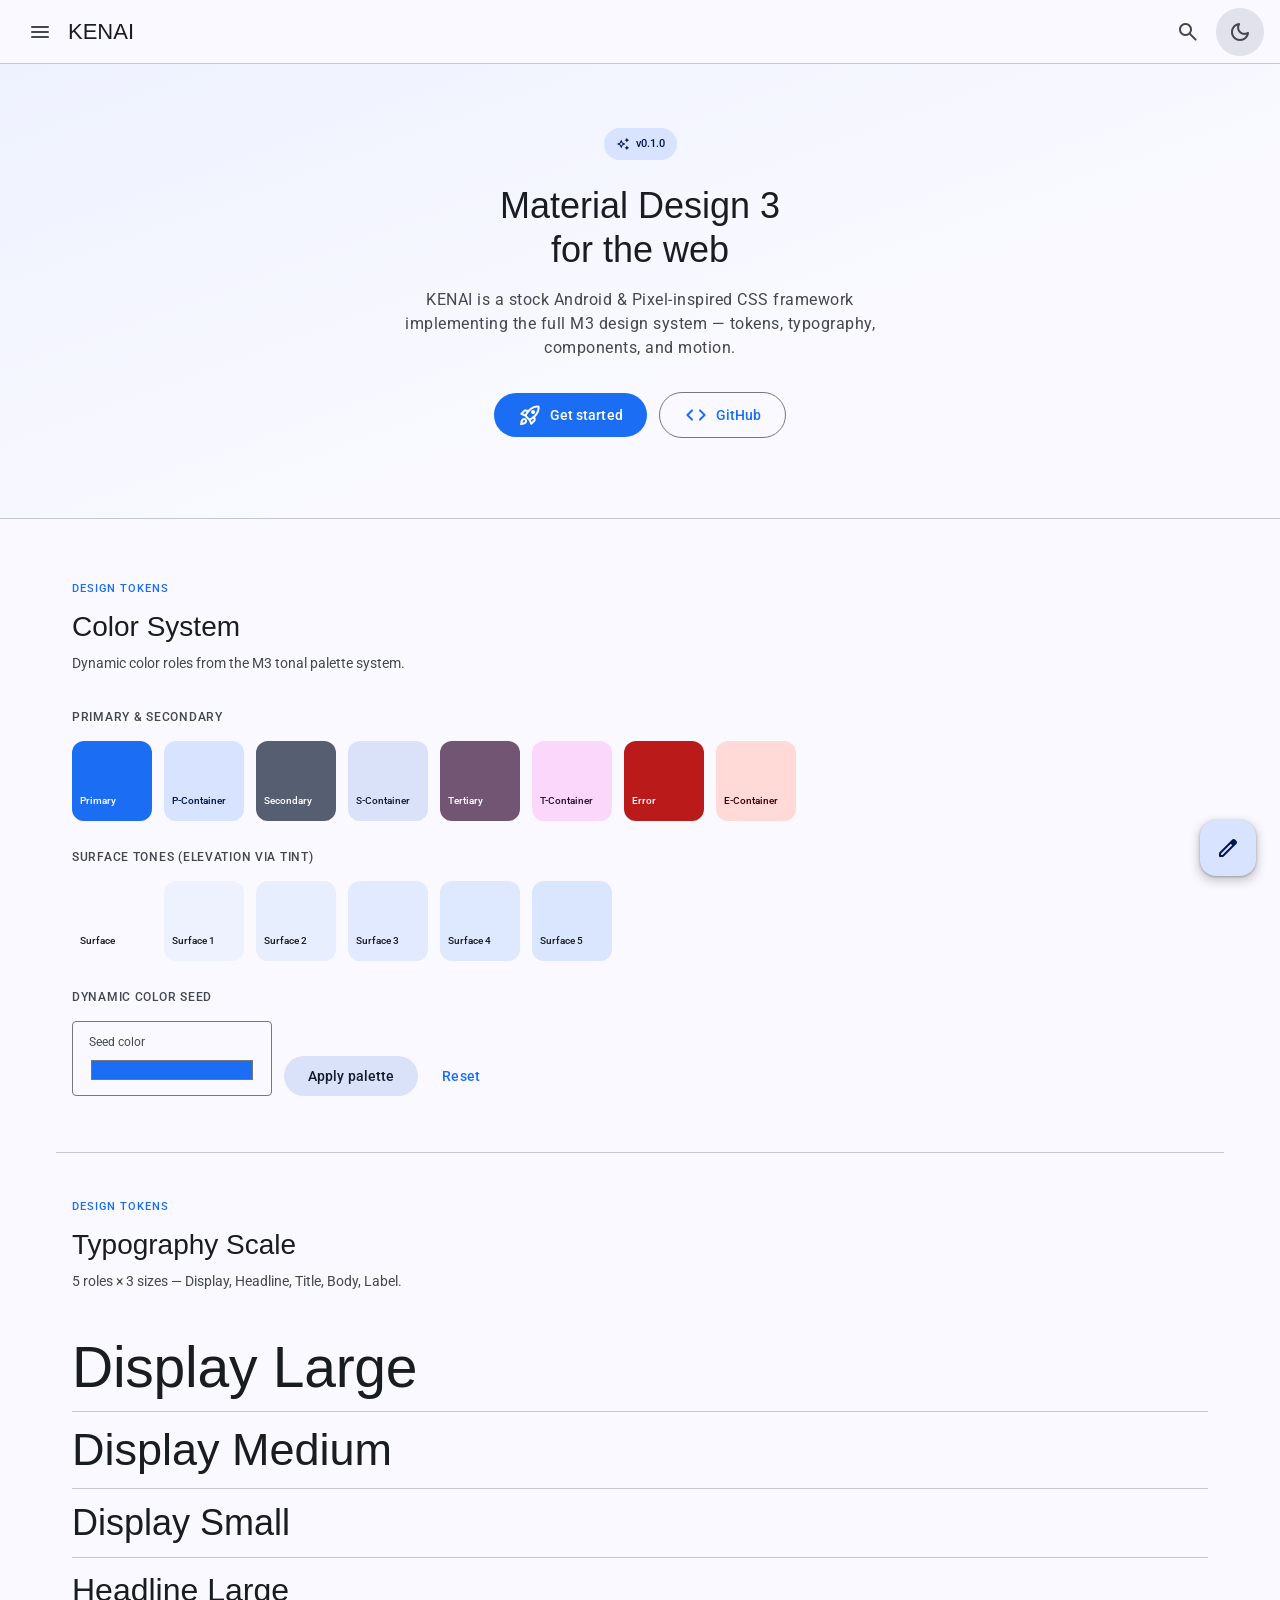
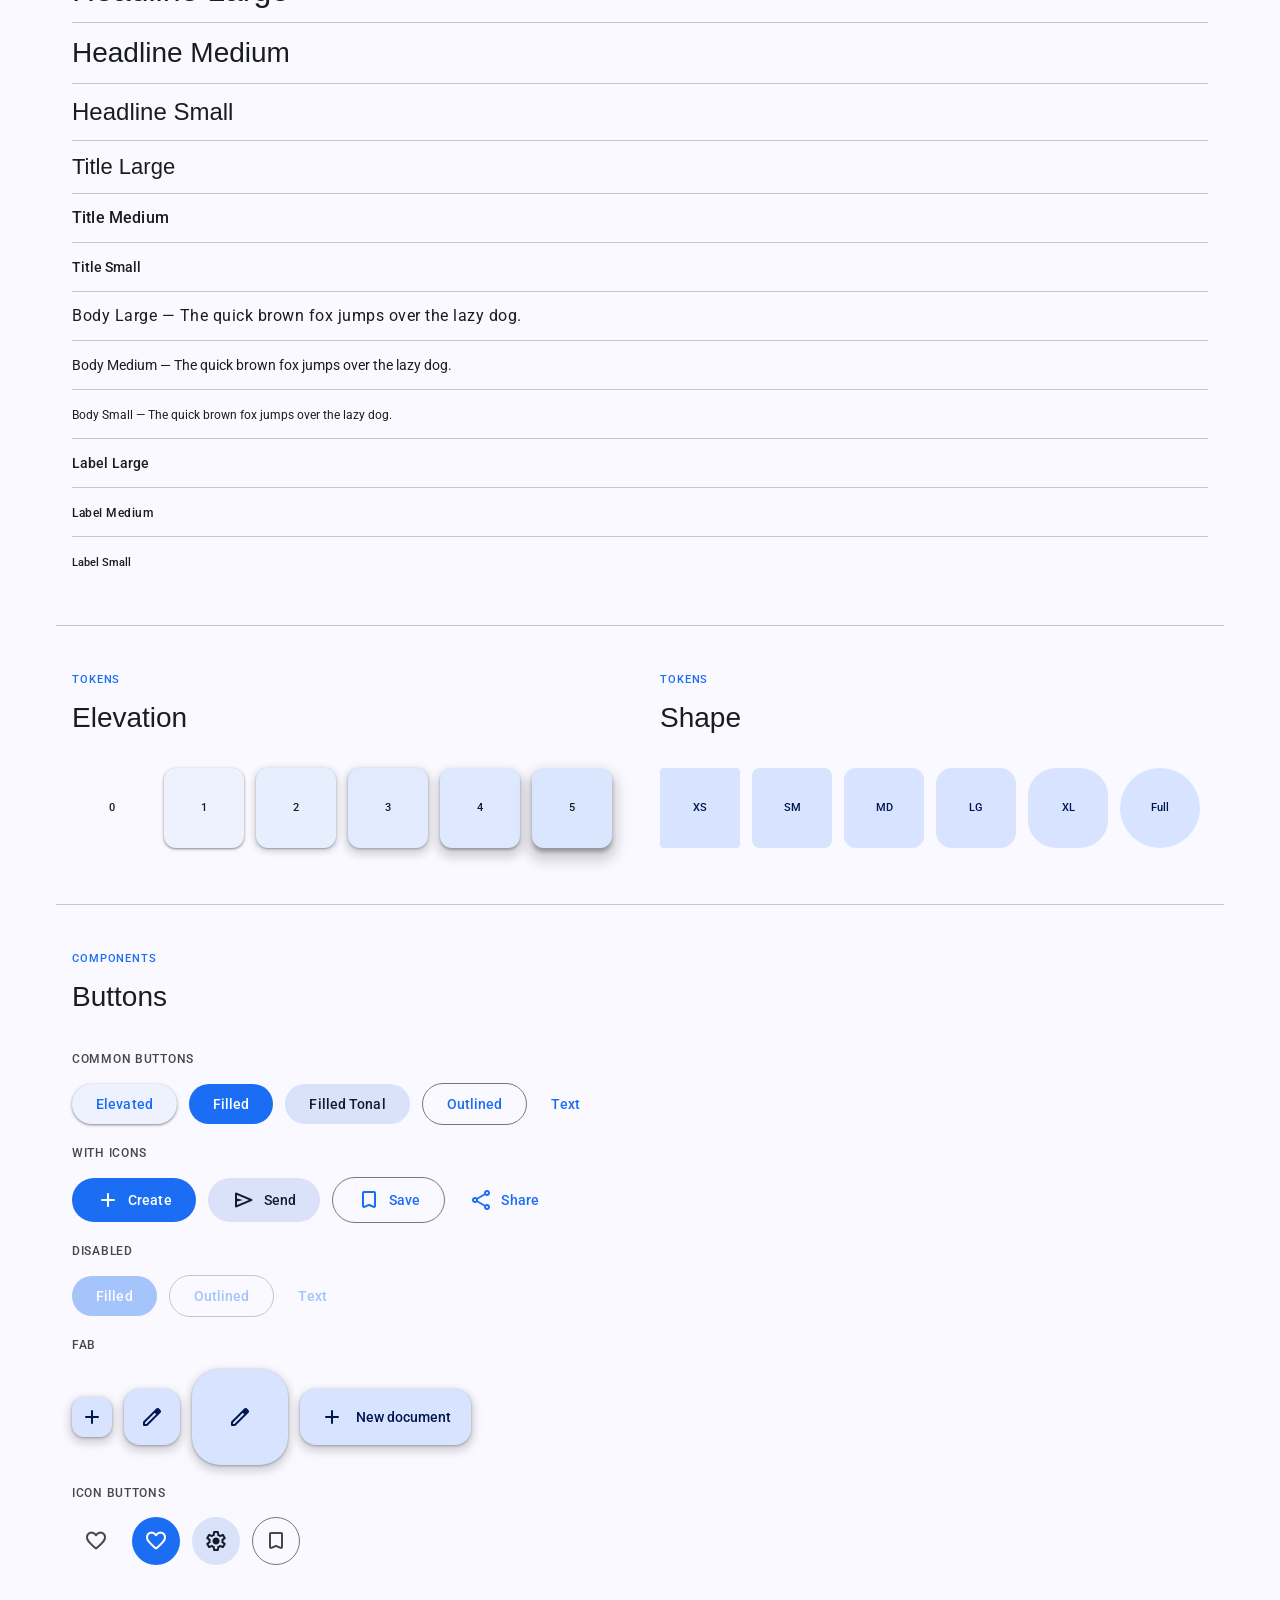
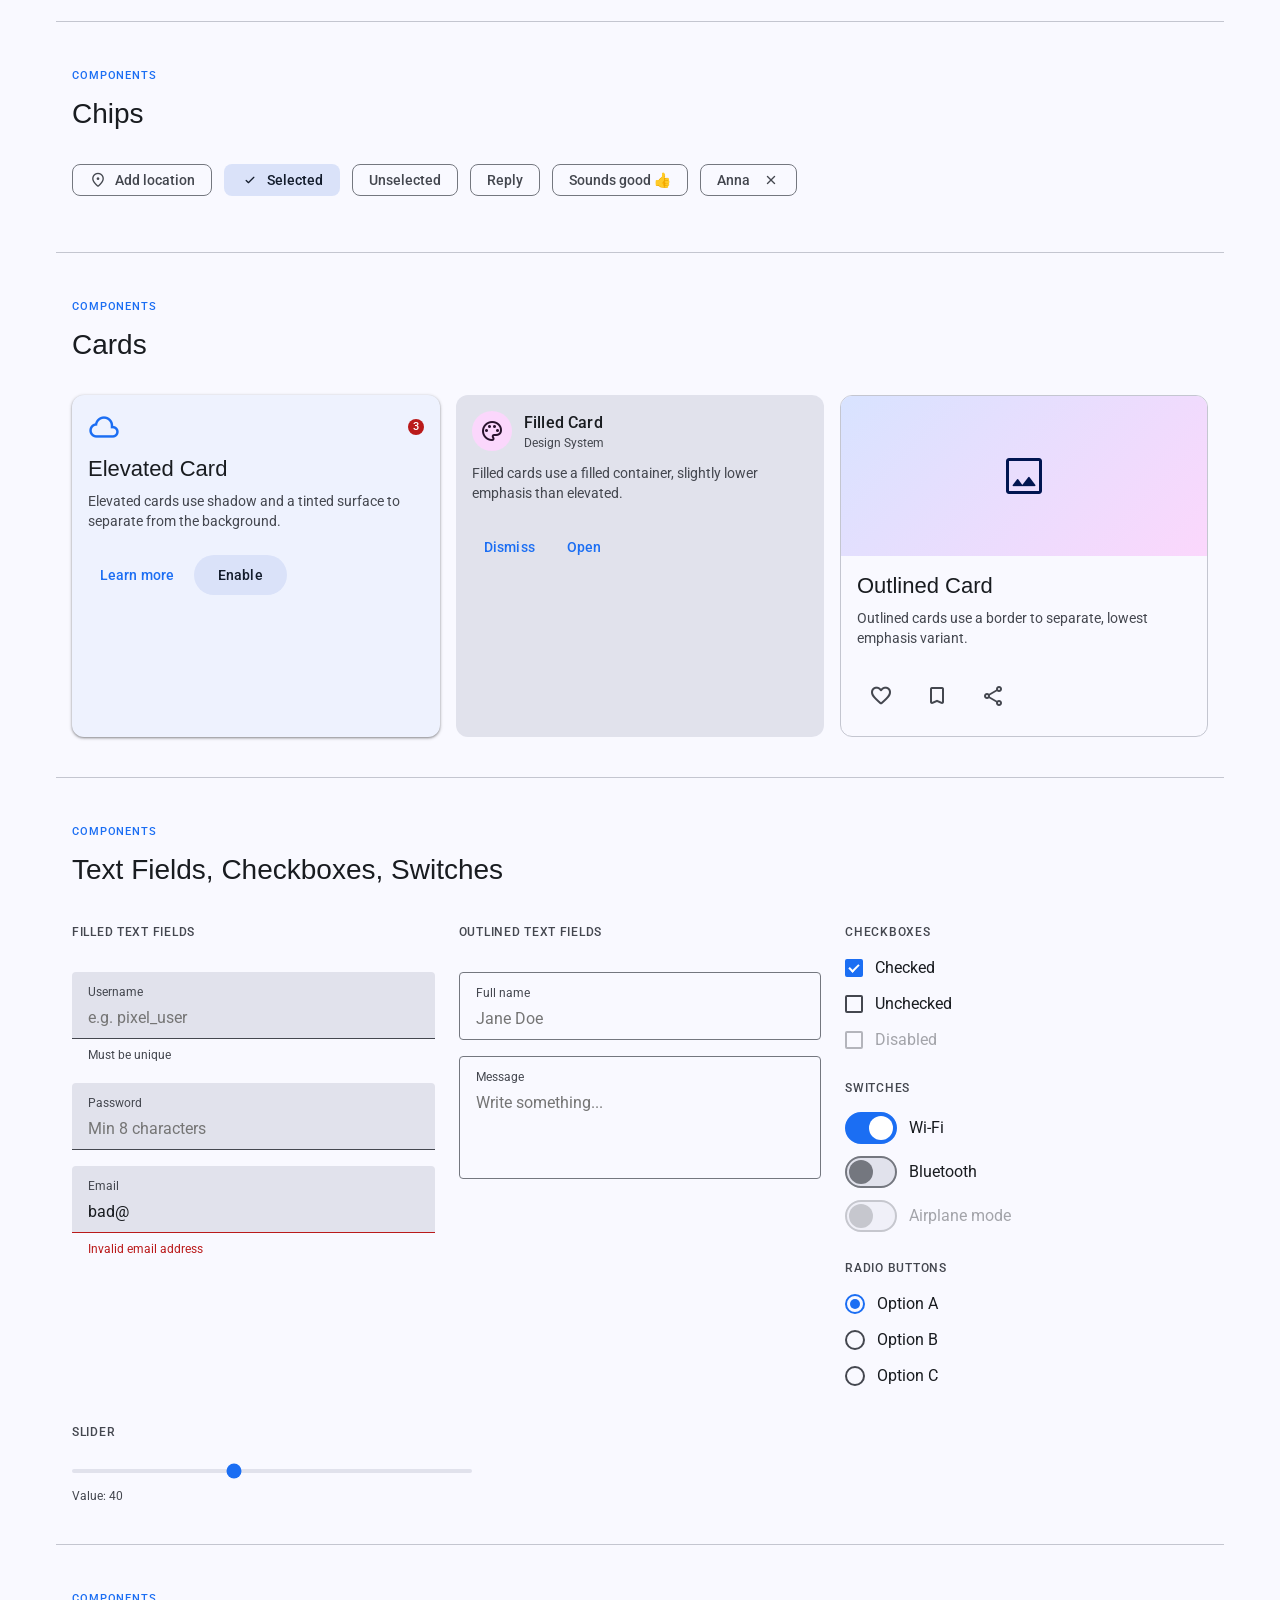
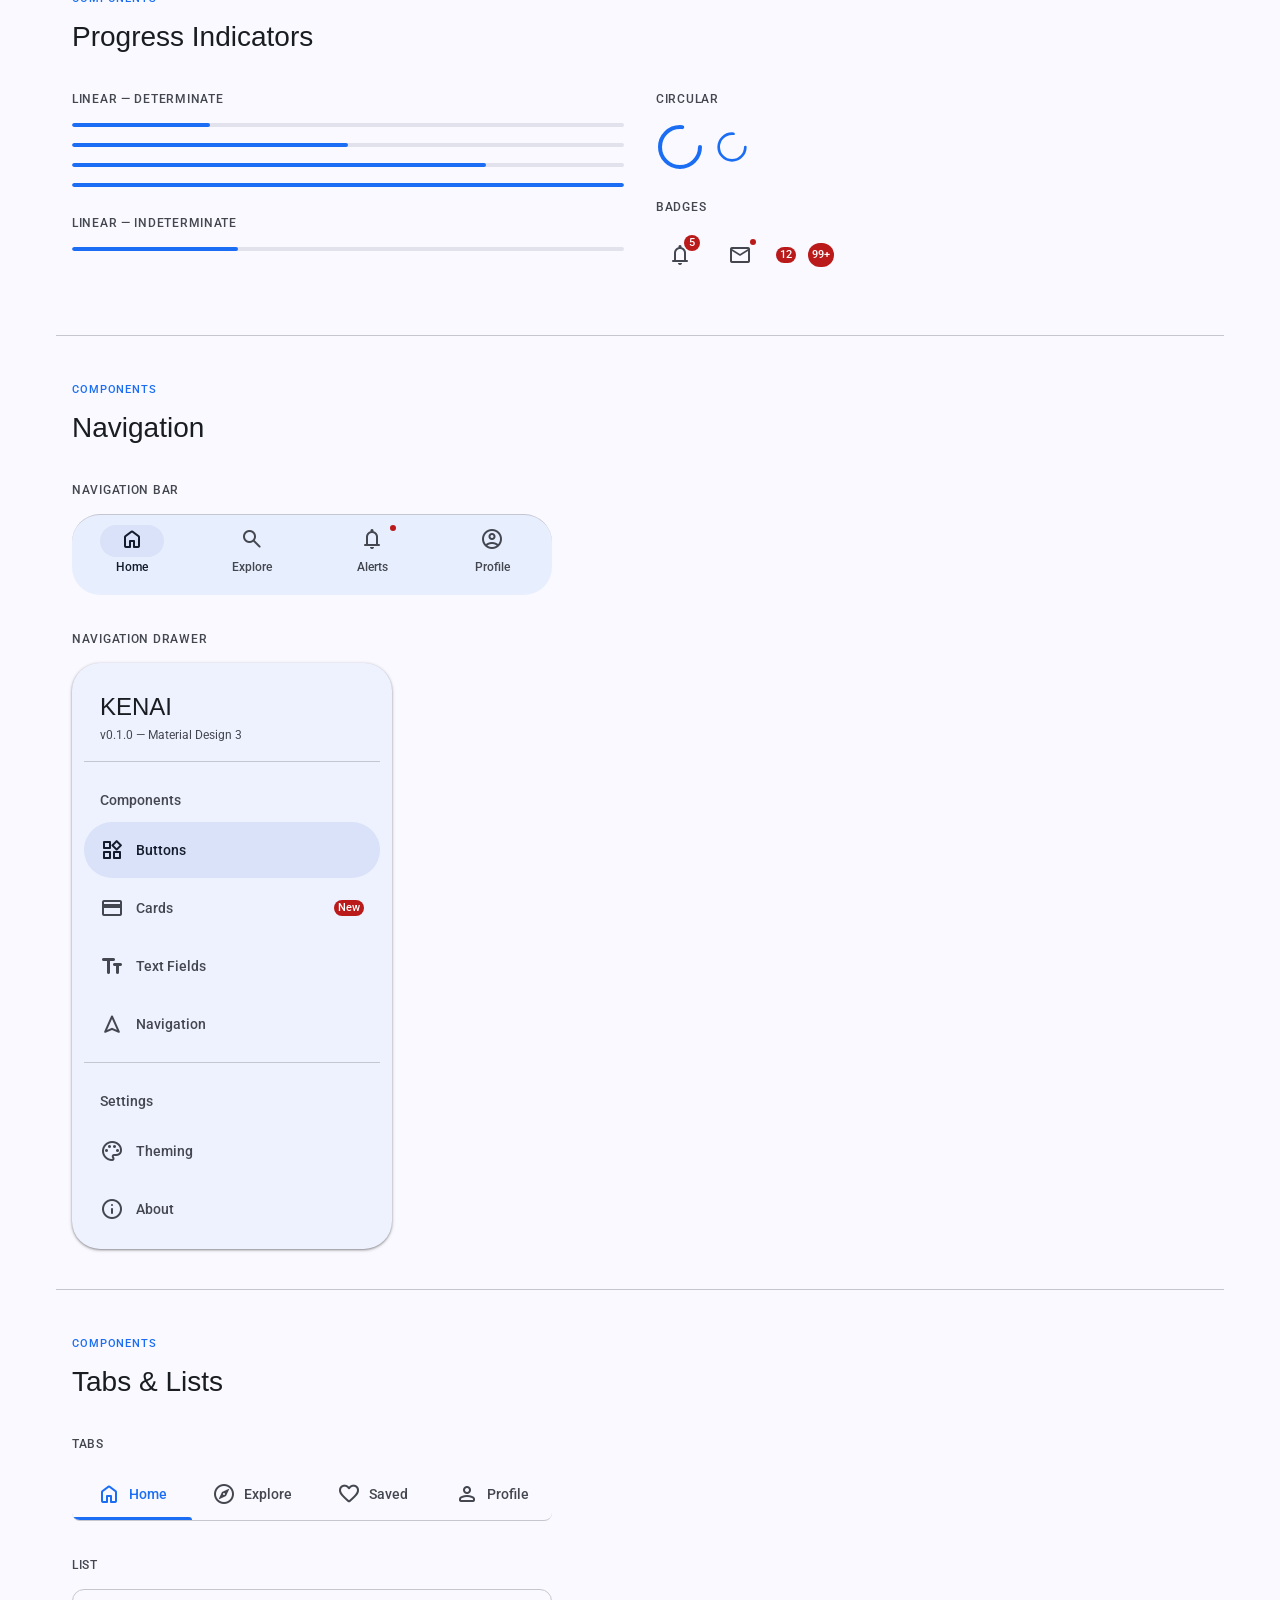
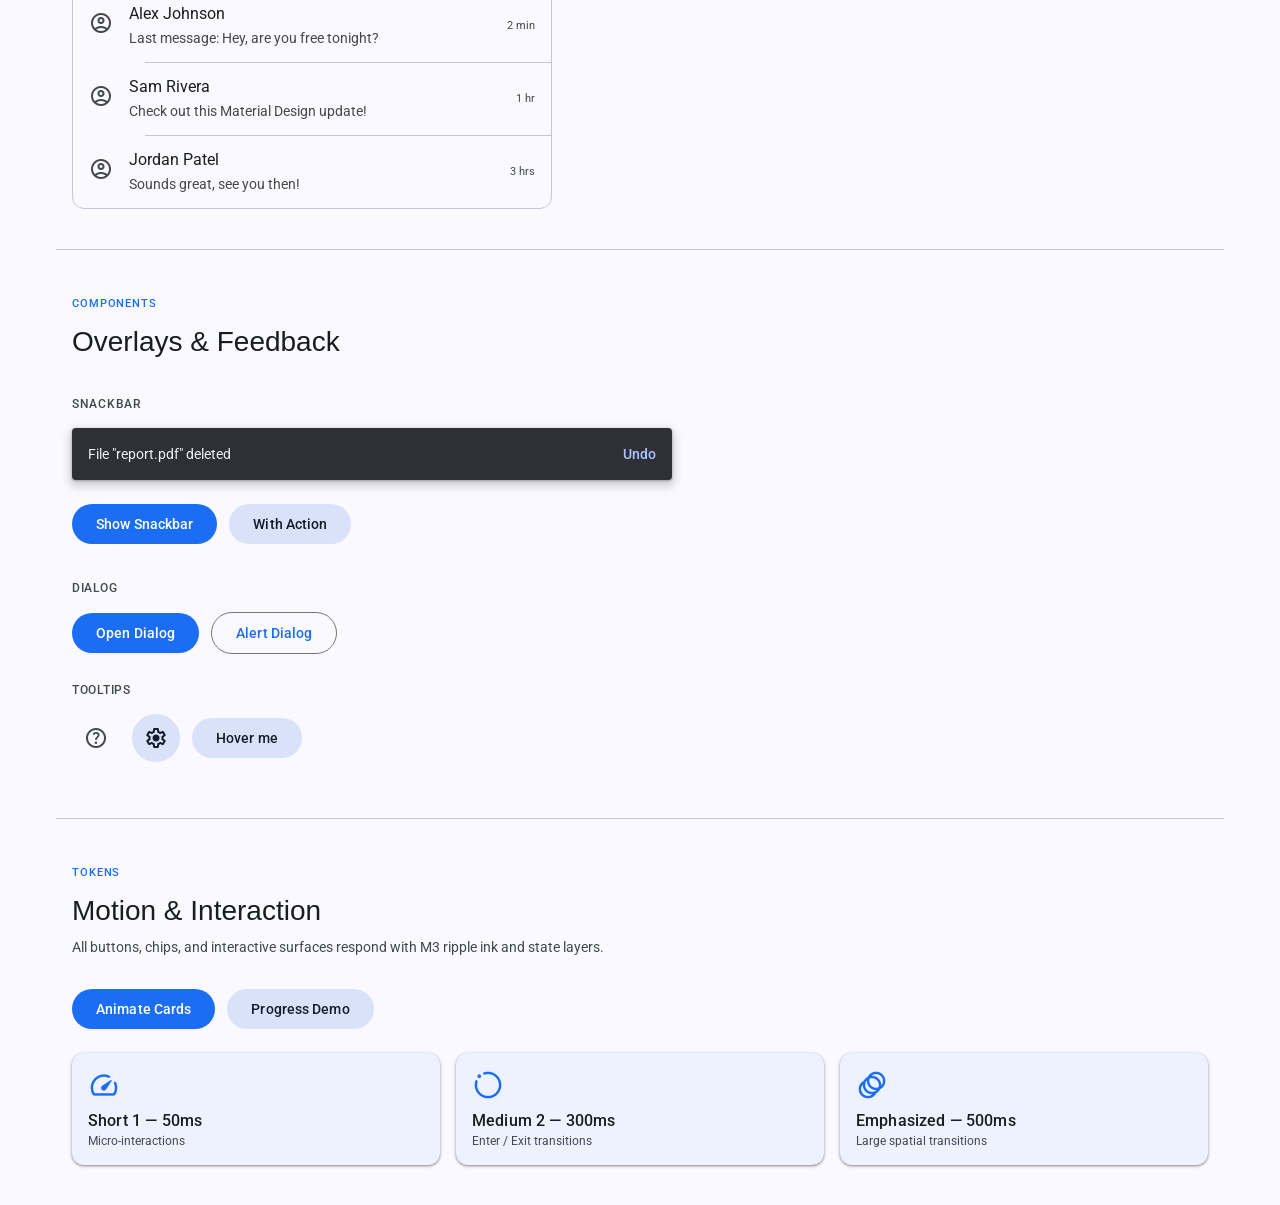
==== index.html @ a3c1967f "Update index.html" ====
<!DOCTYPE html>
<html lang="en">
<head>
  <meta charset="UTF-8" />
  <meta name="viewport" content="width=device-width, initial-scale=1.0" />
  <title>KENAI — Material Design 3 Framework</title>
  <link rel="preconnect" href="https://fonts.googleapis.com" />
  <link rel="preconnect" href="https://fonts.gstatic.com" crossorigin />
  <link href="https://fonts.googleapis.com/css2?family=Google+Sans:wght@400;500;700&family=Google+Sans+Display:wght@400;500;700&family=Roboto:wght@300;400;500;700&family=Roboto+Mono&family=Material+Symbols+Rounded:opsz,wght,FILL,GRAD@24,400,1,0&display=swap" rel="stylesheet" />

  <style>
    /* ============================================================
       KENAI — Material Design 3 CSS Framework
       Version: 0.1.0
    ============================================================ */

    :root, [data-theme="light"] {
      --md-primary:              #1B6EF3;
      --md-on-primary:           #FFFFFF;
      --md-primary-container:    #D8E3FF;
      --md-on-primary-container: #001551;
      --md-secondary:              #565F71;
      --md-on-secondary:           #FFFFFF;
      --md-secondary-container:    #DAE2F9;
      --md-on-secondary-container: #131C2C;
      --md-tertiary:              #715573;
      --md-on-tertiary:           #FFFFFF;
      --md-tertiary-container:    #FBD7FC;
      --md-on-tertiary-container: #29132D;
      --md-error:              #BA1A1A;
      --md-on-error:           #FFFFFF;
      --md-error-container:    #FFDAD6;
      --md-on-error-container: #410002;
      --md-background:         #F9F9FF;
      --md-on-background:      #191C20;
      --md-surface:            #F9F9FF;
      --md-on-surface:         #191C20;
      --md-surface-variant:    #E1E2EC;
      --md-on-surface-variant: #44474F;
      --md-surface-1: color-mix(in srgb, var(--md-primary) 5%,  var(--md-surface));
      --md-surface-2: color-mix(in srgb, var(--md-primary) 8%,  var(--md-surface));
      --md-surface-3: color-mix(in srgb, var(--md-primary) 11%, var(--md-surface));
      --md-surface-4: color-mix(in srgb, var(--md-primary) 12%, var(--md-surface));
      --md-surface-5: color-mix(in srgb, var(--md-primary) 14%, var(--md-surface));
      --md-outline:         #74777F;
      --md-outline-variant: #C4C6D0;
      --md-inverse-surface:    #2E3036;
      --md-inverse-on-surface: #F0F0F7;
      --md-inverse-primary:    #ADC6FF;
      --md-scrim:  #000000;
      --md-shadow: #000000;
    }

    [data-theme="dark"] {
      --md-primary:              #ADC6FF;
      --md-on-primary:           #002A77;
      --md-primary-container:    #0047A8;
      --md-on-primary-container: #D8E3FF;
      --md-secondary:              #BEC6DC;
      --md-on-secondary:           #283040;
      --md-secondary-container:    #3E4758;
      --md-on-secondary-container: #DAE2F9;
      --md-tertiary:              #DEBCDF;
      --md-on-tertiary:           #3F2844;
      --md-tertiary-container:    #583E5B;
      --md-on-tertiary-container: #FBD7FC;
      --md-error:              #FFB4AB;
      --md-on-error:           #690005;
      --md-error-container:    #93000A;
      --md-on-error-container: #FFDAD6;
      --md-background:         #111318;
      --md-on-background:      #E2E2E9;
      --md-surface:            #111318;
      --md-on-surface:         #E2E2E9;
      --md-surface-variant:    #44474F;
      --md-on-surface-variant: #C4C6D0;
      --md-surface-1: color-mix(in srgb, var(--md-primary) 5%,  var(--md-surface));
      --md-surface-2: color-mix(in srgb, var(--md-primary) 8%,  var(--md-surface));
      --md-surface-3: color-mix(in srgb, var(--md-primary) 11%, var(--md-surface));
      --md-surface-4: color-mix(in srgb, var(--md-primary) 12%, var(--md-surface));
      --md-surface-5: color-mix(in srgb, var(--md-primary) 14%, var(--md-surface));
      --md-outline:         #8E9099;
      --md-outline-variant: #44474F;
      --md-inverse-surface:    #E2E2E9;
      --md-inverse-on-surface: #2E3036;
      --md-inverse-primary:    #1B6EF3;
      --md-scrim:  #000000;
      --md-shadow: #000000;
    }

    :root {
      --md-font-brand:  'Google Sans Display', 'Google Sans', sans-serif;
      --md-font-plain:  'Roboto', sans-serif;
      --md-font-mono:   'Roboto Mono', monospace;

      --md-display-large-size:    3.5625rem;
      --md-display-large-line:    4rem;
      --md-display-large-weight:  400;
      --md-display-large-tracking: -0.015625rem;
      --md-display-medium-size:   2.8125rem;
      --md-display-medium-line:   3.25rem;
      --md-display-medium-weight: 400;
      --md-display-medium-tracking: 0;
      --md-display-small-size:    2.25rem;
      --md-display-small-line:    2.75rem;
      --md-display-small-weight:  400;
      --md-display-small-tracking: 0;

      --md-headline-large-size:    2rem;
      --md-headline-large-line:    2.5rem;
      --md-headline-large-weight:  400;
      --md-headline-large-tracking: 0;
      --md-headline-medium-size:   1.75rem;
      --md-headline-medium-line:   2.25rem;
      --md-headline-medium-weight: 400;
      --md-headline-medium-tracking: 0;
      --md-headline-small-size:    1.5rem;
      --md-headline-small-line:    2rem;
      --md-headline-small-weight:  400;
      --md-headline-small-tracking: 0;

      --md-title-large-size:    1.375rem;
      --md-title-large-line:    1.75rem;
      --md-title-large-weight:  400;
      --md-title-large-tracking: 0;
      --md-title-medium-size:   1rem;
      --md-title-medium-line:   1.5rem;
      --md-title-medium-weight: 500;
      --md-title-medium-tracking: 0.009375rem;
      --md-title-small-size:    0.875rem;
      --md-title-small-line:    1.25rem;
      --md-title-small-weight:  500;
      --md-title-small-tracking: 0.00625rem;

      --md-body-large-size:    1rem;
      --md-body-large-line:    1.5rem;
      --md-body-large-weight:  400;
      --md-body-large-tracking: 0.03125rem;
      --md-body-medium-size:   0.875rem;
      --md-body-medium-line:   1.25rem;
      --md-body-medium-weight: 400;
      --md-body-medium-tracking: 0.015625rem;
      --md-body-small-size:    0.75rem;
      --md-body-small-line:    1rem;
      --md-body-small-weight:  400;
      --md-body-small-tracking: 0.025rem;

      --md-label-large-size:    0.875rem;
      --md-label-large-line:    1.25rem;
      --md-label-large-weight:  500;
      --md-label-large-tracking: 0.00625rem;
      --md-label-medium-size:   0.75rem;
      --md-label-medium-line:   1rem;
      --md-label-medium-weight: 500;
      --md-label-medium-tracking: 0.03125rem;
      --md-label-small-size:    0.6875rem;
      --md-label-small-line:    1rem;
      --md-label-small-weight:  500;
      --md-label-small-tracking: 0.03125rem;

      --md-shape-none:        0px;
      --md-shape-extra-small: 4px;
      --md-shape-small:       8px;
      --md-shape-medium:      12px;
      --md-shape-large:       16px;
      --md-shape-extra-large: 28px;
      --md-shape-full:        9999px;

      --md-elevation-0: none;
      --md-elevation-1: 0px 1px 2px rgba(0,0,0,.3),  0px 1px 3px 1px rgba(0,0,0,.15);
      --md-elevation-2: 0px 1px 2px rgba(0,0,0,.3),  0px 2px 6px 2px rgba(0,0,0,.15);
      --md-elevation-3: 0px 4px 8px 3px rgba(0,0,0,.15), 0px 1px 3px rgba(0,0,0,.3);
      --md-elevation-4: 0px 6px 10px 4px rgba(0,0,0,.15), 0px 2px 3px rgba(0,0,0,.3);
      --md-elevation-5: 0px 8px 12px 6px rgba(0,0,0,.15), 0px 4px 4px rgba(0,0,0,.3);

      --md-duration-short-1:  50ms;
      --md-duration-short-2:  100ms;
      --md-duration-short-3:  150ms;
      --md-duration-short-4:  200ms;
      --md-duration-medium-1: 250ms;
      --md-duration-medium-2: 300ms;
      --md-duration-medium-3: 350ms;
      --md-duration-medium-4: 400ms;
      --md-duration-long-1:   450ms;
      --md-duration-long-2:   500ms;
      --md-duration-long-3:   550ms;
      --md-duration-long-4:   600ms;

      --md-easing-standard:         cubic-bezier(0.2, 0, 0, 1);
      --md-easing-standard-decel:   cubic-bezier(0, 0, 0, 1);
      --md-easing-emphasized-decel: cubic-bezier(0.05, 0.7, 0.1, 1);
      --md-easing-legacy:           cubic-bezier(0.4, 0, 0.2, 1);

      --md-spacing-1:  4px;
      --md-spacing-2:  8px;
      --md-spacing-3:  12px;
      --md-spacing-4:  16px;
      --md-spacing-5:  20px;
      --md-spacing-6:  24px;
      --md-spacing-7:  28px;
      --md-spacing-8:  32px;
      --md-spacing-9:  36px;
      --md-spacing-10: 40px;
      --md-spacing-12: 48px;
      --md-spacing-14: 56px;
      --md-spacing-16: 64px;
    }

    *, *::before, *::after { box-sizing: border-box; margin: 0; padding: 0; }

    html {
      font-size: 16px;
      scroll-behavior: smooth;
    }

    body {
      background-color: var(--md-background);
      color: var(--md-on-background);
      font-family: var(--md-font-plain);
      font-size: var(--md-body-large-size);
      line-height: var(--md-body-large-line);
      -webkit-font-smoothing: antialiased;
      min-height: 100dvh;
      transition: background-color var(--md-duration-medium-2) var(--md-easing-standard),
                  color var(--md-duration-medium-2) var(--md-easing-standard);
    }

    img, svg { display: block; max-width: 100%; }
    input, button, textarea, select { font: inherit; }
    ul, ol { list-style: none; }
    a { color: var(--md-primary); text-decoration: none; transition: opacity var(--md-duration-short-3) var(--md-easing-standard); }
    a:hover { opacity: 0.8; }
    button { cursor: pointer; border: none; background: none; }
    hr { border: none; border-top: 1px solid var(--md-outline-variant); margin: var(--md-spacing-4) 0; }
    code, kbd, pre { font-family: var(--md-font-mono); font-size: 0.875em; }
    pre { background: var(--md-surface-variant); color: var(--md-on-surface-variant); padding: var(--md-spacing-4); border-radius: var(--md-shape-medium); overflow-x: auto; }
    :focus-visible { outline: 3px solid var(--md-primary); outline-offset: 2px; border-radius: var(--md-shape-extra-small); }
    ::selection { background: var(--md-primary-container); color: var(--md-on-primary-container); }

    ::-webkit-scrollbar { width: 8px; height: 8px; }
    ::-webkit-scrollbar-track { background: transparent; }
    ::-webkit-scrollbar-thumb { background: var(--md-outline-variant); border-radius: var(--md-shape-full); }
    ::-webkit-scrollbar-thumb:hover { background: var(--md-outline); }

    /* Typography */
    .display-large  { font-family: var(--md-font-brand); font-size: var(--md-display-large-size); line-height: var(--md-display-large-line); font-weight: 400; letter-spacing: var(--md-display-large-tracking); }
    .display-medium { font-family: var(--md-font-brand); font-size: var(--md-display-medium-size); line-height: var(--md-display-medium-line); font-weight: 400; }
    .display-small  { font-family: var(--md-font-brand); font-size: var(--md-display-small-size); line-height: var(--md-display-small-line); font-weight: 400; }
    .headline-large  { font-family: var(--md-font-brand); font-size: var(--md-headline-large-size); line-height: var(--md-headline-large-line); font-weight: 400; }
    .headline-medium { font-family: var(--md-font-brand); font-size: var(--md-headline-medium-size); line-height: var(--md-headline-medium-line); font-weight: 400; }
    .headline-small  { font-family: var(--md-font-brand); font-size: var(--md-headline-small-size); line-height: var(--md-headline-small-line); font-weight: 400; }
    .title-large   { font-family: var(--md-font-brand); font-size: var(--md-title-large-size); line-height: var(--md-title-large-line); font-weight: 400; }
    .title-medium  { font-family: var(--md-font-plain); font-size: var(--md-title-medium-size); line-height: var(--md-title-medium-line); font-weight: 500; letter-spacing: var(--md-title-medium-tracking); }
    .title-small   { font-family: var(--md-font-plain); font-size: var(--md-title-small-size); line-height: var(--md-title-small-line); font-weight: 500; }
    .body-large    { font-size: var(--md-body-large-size); line-height: var(--md-body-large-line); font-weight: 400; letter-spacing: var(--md-body-large-tracking); }
    .body-medium   { font-size: var(--md-body-medium-size); line-height: var(--md-body-medium-line); font-weight: 400; }
    .body-small    { font-size: var(--md-body-small-size); line-height: var(--md-body-small-line); font-weight: 400; }
    .label-large   { font-size: var(--md-label-large-size); line-height: var(--md-label-large-line); font-weight: 500; letter-spacing: var(--md-label-large-tracking); }
    .label-medium  { font-size: var(--md-label-medium-size); line-height: var(--md-label-medium-line); font-weight: 500; letter-spacing: var(--md-label-medium-tracking); }
    .label-small   { font-size: var(--md-label-small-size); line-height: var(--md-label-small-line); font-weight: 500; }

    h1 { font-family: var(--md-font-brand); font-size: var(--md-headline-large-size); line-height: var(--md-headline-large-line); font-weight: 400; }
    h2 { font-family: var(--md-font-brand); font-size: var(--md-headline-medium-size); line-height: var(--md-headline-medium-line); font-weight: 400; }
    h3 { font-family: var(--md-font-brand); font-size: var(--md-headline-small-size); line-height: var(--md-headline-small-line); font-weight: 400; }
    h4 { font-family: var(--md-font-brand); font-size: var(--md-title-large-size); line-height: var(--md-title-large-line); font-weight: 400; }
    h5 { font-family: var(--md-font-plain); font-size: var(--md-title-medium-size); line-height: var(--md-title-medium-line); font-weight: 500; }
    h6 { font-family: var(--md-font-plain); font-size: var(--md-title-small-size); line-height: var(--md-title-small-line); font-weight: 500; }

    /* Theme Toggle */
    .kenai-theme-toggle {
      display: inline-flex; align-items: center; justify-content: center;
      width: 48px; height: 48px;
      border-radius: var(--md-shape-full);
      background: var(--md-surface-variant);
      color: var(--md-on-surface-variant);
      cursor: pointer; border: none;
      transition: background-color var(--md-duration-short-4) var(--md-easing-standard),
                  color var(--md-duration-short-4) var(--md-easing-standard),
                  transform var(--md-duration-short-3) var(--md-easing-standard);
    }
    .kenai-theme-toggle:hover { background: var(--md-surface-3); }
    .kenai-theme-toggle:active { transform: scale(0.92); }
    .kenai-theme-toggle .icon-light { display: none; }
    .kenai-theme-toggle .icon-dark  { display: block; }
    [data-theme="dark"] .kenai-theme-toggle .icon-light { display: block; }
    [data-theme="dark"] .kenai-theme-toggle .icon-dark  { display: none; }

    /* Utilities */
    .text-primary            { color: var(--md-primary); }
    .text-secondary          { color: var(--md-secondary); }
    .text-tertiary           { color: var(--md-tertiary); }
    .text-error              { color: var(--md-error); }
    .text-on-surface         { color: var(--md-on-surface); }
    .text-on-surface-variant { color: var(--md-on-surface-variant); }

    .bg-surface          { background-color: var(--md-surface); }
    .bg-surface-variant  { background-color: var(--md-surface-variant); }
    .bg-surface-1        { background-color: var(--md-surface-1); }
    .bg-surface-2        { background-color: var(--md-surface-2); }
    .bg-primary-container   { background-color: var(--md-primary-container); }
    .bg-secondary-container { background-color: var(--md-secondary-container); }
    .bg-tertiary-container  { background-color: var(--md-tertiary-container); }
    .bg-error-container     { background-color: var(--md-error-container); }

    .rounded-xs    { border-radius: var(--md-shape-extra-small); }
    .rounded-sm    { border-radius: var(--md-shape-small); }
    .rounded-md    { border-radius: var(--md-shape-medium); }
    .rounded-lg    { border-radius: var(--md-shape-large); }
    .rounded-xl    { border-radius: var(--md-shape-extra-large); }
    .rounded-full  { border-radius: var(--md-shape-full); }

    .elevation-1 { box-shadow: var(--md-elevation-1); background-color: var(--md-surface-1); }
    .elevation-2 { box-shadow: var(--md-elevation-2); background-color: var(--md-surface-2); }
    .elevation-3 { box-shadow: var(--md-elevation-3); background-color: var(--md-surface-3); }

    .flex { display: flex; }
    .flex-col { flex-direction: column; }
    .flex-wrap { flex-wrap: wrap; }
    .items-center { align-items: center; }
    .justify-center { justify-content: center; }
    .justify-between { justify-content: space-between; }
    .flex-1 { flex: 1; }
    .gap-2 { gap: var(--md-spacing-2); }
    .gap-3 { gap: var(--md-spacing-3); }
    .gap-4 { gap: var(--md-spacing-4); }
    .gap-6 { gap: var(--md-spacing-6); }
    .grid { display: grid; }
    .grid-auto { grid-template-columns: repeat(auto-fit, minmax(240px, 1fr)); }

    .w-full { width: 100%; }
    .container { width: 100%; max-width: 1200px; margin-inline: auto; padding-inline: var(--md-spacing-4); }
    .max-w-md { max-width: 840px; }
    .mx-auto { margin-inline: auto; }
    .p-4 { padding: var(--md-spacing-4); }
    .p-6 { padding: var(--md-spacing-6); }
    .px-4 { padding-inline: var(--md-spacing-4); }
    .px-6 { padding-inline: var(--md-spacing-6); }
    .py-2 { padding-block: var(--md-spacing-2); }
    .py-3 { padding-block: var(--md-spacing-3); }
    .py-4 { padding-block: var(--md-spacing-4); }

    .text-center { text-align: center; }
    .opacity-disabled { opacity: 0.38; pointer-events: none; }

    .divider { height: 1px; background-color: var(--md-outline-variant); border: none; margin: 0; }

    .state-layer { position: relative; overflow: hidden; }
    .state-layer::after {
      content: ''; position: absolute; inset: 0;
      background: currentColor; opacity: 0;
      transition: opacity var(--md-duration-short-3) var(--md-easing-standard);
      pointer-events: none; border-radius: inherit;
    }
    .state-layer:hover::after  { opacity: 0.08; }
    .state-layer:active::after { opacity: 0.12; }

    .ripple { position: relative; overflow: hidden; }

    /* ============================================================
       KENAI COMPONENT LIBRARY
    ============================================================ */

    /* --- Top App Bar --- */
    .top-app-bar {
      display: flex;
      align-items: center;
      gap: var(--md-spacing-1);
      padding: var(--md-spacing-2) var(--md-spacing-4);
      height: 64px;
      background-color: var(--md-surface);
      border-bottom: 1px solid var(--md-outline-variant);
      position: sticky;
      top: 0;
      z-index: 100;
      transition: background-color var(--md-duration-medium-2) var(--md-easing-standard),
                  box-shadow var(--md-duration-medium-2) var(--md-easing-standard);
    }
    .top-app-bar.scrolled {
      background-color: var(--md-surface-2);
      box-shadow: var(--md-elevation-2);
    }
    .top-app-bar-title {
      font-family: var(--md-font-brand);
      font-size: var(--md-title-large-size);
      line-height: var(--md-title-large-line);
      font-weight: 400;
      color: var(--md-on-surface);
      flex: 1;
    }

    /* --- Buttons --- */
    .btn {
      display: inline-flex; align-items: center; justify-content: center; gap: var(--md-spacing-2);
      padding: 10px 24px;
      border-radius: var(--md-shape-full);
      font-family: var(--md-font-plain);
      font-size: var(--md-label-large-size);
      line-height: var(--md-label-large-line);
      font-weight: var(--md-label-large-weight);
      letter-spacing: var(--md-label-large-tracking);
      cursor: pointer; border: none;
      transition: box-shadow var(--md-duration-short-4) var(--md-easing-standard),
                  background-color var(--md-duration-short-4) var(--md-easing-standard);
      text-decoration: none;
      white-space: nowrap;
      user-select: none;
      position: relative;
      overflow: hidden;
    }

    .btn-filled {
      background: var(--md-primary);
      color: var(--md-on-primary);
    }
    .btn-filled:hover { box-shadow: var(--md-elevation-1); }

    .btn-filled-tonal {
      background: var(--md-secondary-container);
      color: var(--md-on-secondary-container);
    }

    .btn-outlined {
      background: transparent;
      color: var(--md-primary);
      border: 1px solid var(--md-outline);
    }

    .btn-text {
      background: transparent;
      color: var(--md-primary);
      padding-inline: 12px;
    }

    .btn-elevated {
      background: var(--md-surface-1);
      color: var(--md-primary);
      box-shadow: var(--md-elevation-1);
    }
    .btn-elevated:hover { box-shadow: var(--md-elevation-2); }

    /* FAB */
    .fab {
      display: inline-flex; align-items: center; justify-content: center;
      width: 56px; height: 56px;
      border-radius: var(--md-shape-large);
      background: var(--md-primary-container);
      color: var(--md-on-primary-container);
      box-shadow: var(--md-elevation-3);
      cursor: pointer; border: none;
      transition: box-shadow var(--md-duration-short-4) var(--md-easing-standard),
                  transform var(--md-duration-short-3) var(--md-easing-standard);
      position: relative; overflow: hidden;
    }
    .fab:hover { box-shadow: var(--md-elevation-4); }
    .fab:active { transform: scale(0.95); box-shadow: var(--md-elevation-3); }

    .fab-small { width: 40px; height: 40px; border-radius: var(--md-shape-medium); }
    .fab-large { width: 96px; height: 96px; border-radius: var(--md-shape-extra-large); }

    /* Extended FAB */
    .fab-extended {
      display: inline-flex; align-items: center; gap: var(--md-spacing-3);
      padding: 0 20px; height: 56px;
      border-radius: var(--md-shape-large);
      background: var(--md-primary-container);
      color: var(--md-on-primary-container);
      box-shadow: var(--md-elevation-3);
      font-size: var(--md-label-large-size);
      font-weight: var(--md-label-large-weight);
      cursor: pointer; border: none;
      transition: box-shadow var(--md-duration-short-4) var(--md-easing-standard);
      position: relative; overflow: hidden;
    }
    .fab-extended:hover { box-shadow: var(--md-elevation-4); }

    /* Icon Button */
    .icon-btn {
      display: inline-flex; align-items: center; justify-content: center;
      width: 48px; height: 48px;
      border-radius: var(--md-shape-full);
      color: var(--md-on-surface-variant);
      cursor: pointer; border: none;
      background: transparent;
      transition: background-color var(--md-duration-short-4) var(--md-easing-standard);
      position: relative; overflow: hidden;
    }
    .icon-btn:hover { background: color-mix(in srgb, var(--md-on-surface-variant) 8%, transparent); }
    .icon-btn.filled { background: var(--md-primary); color: var(--md-on-primary); }
    .icon-btn.tonal  { background: var(--md-secondary-container); color: var(--md-on-secondary-container); }
    .icon-btn.outlined { border: 1px solid var(--md-outline); }

    /* --- Cards --- */
    .card {
      border-radius: var(--md-shape-medium);
      overflow: hidden;
      transition: box-shadow var(--md-duration-medium-1) var(--md-easing-standard);
    }
    .card-elevated {
      background: var(--md-surface-1);
      box-shadow: var(--md-elevation-1);
    }
    .card-elevated:hover { box-shadow: var(--md-elevation-2); }
    .card-filled {
      background: var(--md-surface-variant);
    }
    .card-outlined {
      background: var(--md-surface);
      border: 1px solid var(--md-outline-variant);
    }
    .card-content { padding: var(--md-spacing-4); }
    .card-media { width: 100%; aspect-ratio: 16/9; object-fit: cover; display: block; }
    .card-actions { display: flex; align-items: center; padding: var(--md-spacing-2) var(--md-spacing-4) var(--md-spacing-4); gap: var(--md-spacing-2); }

    /* --- Chips --- */
    .chip {
      display: inline-flex; align-items: center; gap: var(--md-spacing-2);
      height: 32px; padding: 0 16px;
      border-radius: var(--md-shape-small);
      font-size: var(--md-label-large-size);
      font-weight: var(--md-label-large-weight);
      cursor: pointer;
      transition: background-color var(--md-duration-short-3) var(--md-easing-standard),
                  box-shadow var(--md-duration-short-3) var(--md-easing-standard);
      position: relative; overflow: hidden;
      user-select: none;
    }
    .chip-assist, .chip-filter, .chip-input, .chip-suggestion {
      background: var(--md-surface);
      color: var(--md-on-surface-variant);
      border: 1px solid var(--md-outline);
    }
    .chip-assist:hover, .chip-suggestion:hover { background: var(--md-surface-2); }
    .chip.selected {
      background: var(--md-secondary-container);
      color: var(--md-on-secondary-container);
      border-color: transparent;
    }
    .chip .material-symbols-rounded { font-size: 18px; }

    /* --- Text Fields --- */
    .text-field {
      position: relative;
      display: flex;
      flex-direction: column;
    }
    .text-field-filled .tf-container {
      background: var(--md-surface-variant);
      border-radius: var(--md-shape-extra-small) var(--md-shape-extra-small) 0 0;
      padding: 8px 16px 8px;
      border-bottom: 1px solid var(--md-on-surface-variant);
      transition: border-color var(--md-duration-short-3) var(--md-easing-standard),
                  border-width var(--md-duration-short-3) var(--md-easing-standard),
                  background-color var(--md-duration-short-3) var(--md-easing-standard);
    }
    .text-field-filled .tf-container:focus-within {
      border-bottom: 2px solid var(--md-primary);
      background: color-mix(in srgb, var(--md-primary) 4%, var(--md-surface-variant));
    }
    .text-field-outlined .tf-container {
      border: 1px solid var(--md-outline);
      border-radius: var(--md-shape-extra-small);
      padding: 8px 16px;
      background: transparent;
      transition: border-color var(--md-duration-short-3) var(--md-easing-standard),
                  border-width var(--md-duration-short-3) var(--md-easing-standard);
    }
    .text-field-outlined .tf-container:focus-within {
      border: 2px solid var(--md-primary);
    }
    .tf-label {
      font-size: var(--md-body-small-size);
      color: var(--md-on-surface-variant);
      margin-bottom: 2px;
    }
    .tf-container:focus-within .tf-label { color: var(--md-primary); }
    .tf-input {
      background: transparent;
      border: none;
      outline: none;
      color: var(--md-on-surface);
      font-size: var(--md-body-large-size);
      width: 100%;
    }
    .tf-support {
      font-size: var(--md-body-small-size);
      color: var(--md-on-surface-variant);
      padding: 4px 16px 0;
    }
    .tf-support.error { color: var(--md-error); }
    .text-field.error .tf-container { border-color: var(--md-error); }

    /* --- Checkbox --- */
    .checkbox-wrapper {
      display: inline-flex; align-items: center; gap: var(--md-spacing-3);
      cursor: pointer; user-select: none;
    }
    .checkbox {
      appearance: none;
      width: 18px; height: 18px;
      border: 2px solid var(--md-on-surface-variant);
      border-radius: 2px;
      cursor: pointer;
      transition: background-color var(--md-duration-short-3) var(--md-easing-standard),
                  border-color var(--md-duration-short-3) var(--md-easing-standard);
      position: relative;
    }
    .checkbox:checked {
      background: var(--md-primary);
      border-color: var(--md-primary);
    }
    .checkbox:checked::after {
      content: '';
      position: absolute; top: 1px; left: 4px;
      width: 6px; height: 10px;
      border: 2px solid var(--md-on-primary);
      border-top: none; border-left: none;
      transform: rotate(45deg);
    }
    .checkbox:indeterminate { background: var(--md-primary); border-color: var(--md-primary); }
    .checkbox:indeterminate::after {
      content: '';
      position: absolute; top: 50%; left: 2px;
      width: 10px; height: 2px;
      background: var(--md-on-primary);
      transform: translateY(-50%);
    }

    /* --- Switch --- */
    .switch-wrapper {
      display: inline-flex; align-items: center; gap: var(--md-spacing-3);
      cursor: pointer; user-select: none;
    }
    .switch {
      appearance: none;
      width: 52px; height: 32px;
      border-radius: var(--md-shape-full);
      background: var(--md-surface-variant);
      border: 2px solid var(--md-outline);
      cursor: pointer; position: relative;
      transition: background-color var(--md-duration-short-4) var(--md-easing-standard),
                  border-color var(--md-duration-short-4) var(--md-easing-standard);
    }
    .switch::after {
      content: '';
      position: absolute;
      top: 50%; left: 2px;
      width: 24px; height: 24px;
      border-radius: 50%;
      background: var(--md-outline);
      transform: translateY(-50%);
      transition: transform var(--md-duration-short-4) var(--md-easing-standard),
                  width var(--md-duration-short-4) var(--md-easing-standard),
                  height var(--md-duration-short-4) var(--md-easing-standard),
                  background var(--md-duration-short-4) var(--md-easing-standard);
    }
    .switch:checked {
      background: var(--md-primary);
      border-color: var(--md-primary);
    }
    .switch:checked::after {
      transform: translateY(-50%) translateX(20px);
      background: var(--md-on-primary);
      width: 24px; height: 24px;
    }
    .switch:active::after { width: 28px; }

    /* --- Radio --- */
    .radio-wrapper {
      display: inline-flex; align-items: center; gap: var(--md-spacing-3);
      cursor: pointer; user-select: none;
    }
    .radio {
      appearance: none;
      width: 20px; height: 20px;
      border: 2px solid var(--md-on-surface-variant);
      border-radius: 50%;
      cursor: pointer; position: relative;
      transition: border-color var(--md-duration-short-3) var(--md-easing-standard);
    }
    .radio:checked { border-color: var(--md-primary); border-width: 2px; }
    .radio:checked::after {
      content: '';
      position: absolute; top: 50%; left: 50%;
      width: 10px; height: 10px;
      border-radius: 50%;
      background: var(--md-primary);
      transform: translate(-50%, -50%);
    }

    /* --- Slider --- */
    .slider {
      appearance: none;
      width: 100%; height: 4px;
      border-radius: var(--md-shape-full);
      background: var(--md-surface-variant);
      cursor: pointer;
      outline: none;
      accent-color: var(--md-primary);
    }

    /* --- Progress --- */
    .progress-bar {
      height: 4px; border-radius: var(--md-shape-full);
      background: var(--md-surface-variant);
      overflow: hidden;
    }
    .progress-fill {
      height: 100%;
      background: var(--md-primary);
      border-radius: inherit;
      transition: width var(--md-duration-medium-4) var(--md-easing-standard);
    }
    .progress-indeterminate .progress-fill {
      width: 30% !important;
      animation: progress-indeterminate 1.5s infinite var(--md-easing-legacy);
    }
    @keyframes progress-indeterminate {
      0%   { transform: translateX(-100%); }
      100% { transform: translateX(450%); }
    }

    /* Circular Progress */
    .progress-circular {
      width: 48px; height: 48px;
      animation: rotate 1.4s linear infinite;
    }
    .progress-circular circle {
      stroke: var(--md-primary);
      stroke-dasharray: 126;
      stroke-dashoffset: 30;
      stroke-linecap: round;
      fill: none;
      animation: dash 1.4s ease-in-out infinite;
    }
    @keyframes rotate { 100% { transform: rotate(360deg); } }
    @keyframes dash {
      0%   { stroke-dashoffset: 120; }
      50%  { stroke-dashoffset: 20; transform: rotate(45deg); }
      100% { stroke-dashoffset: 120; transform: rotate(360deg); }
    }

    /* --- Badges --- */
    .badge {
      display: inline-flex; align-items: center; justify-content: center;
      min-width: 16px; height: 16px; padding: 0 4px;
      border-radius: var(--md-shape-full);
      background: var(--md-error);
      color: var(--md-on-error);
      font-size: var(--md-label-small-size);
      font-weight: var(--md-label-small-weight);
    }
    .badge-dot {
      width: 6px; height: 6px; min-width: 6px; padding: 0;
    }

    /* --- Snackbar --- */
    .snackbar {
      display: flex; align-items: center; justify-content: space-between; gap: var(--md-spacing-4);
      padding: 14px 16px;
      border-radius: var(--md-shape-extra-small);
      background: var(--md-inverse-surface);
      color: var(--md-inverse-on-surface);
      box-shadow: var(--md-elevation-3);
      max-width: 600px;
      font-size: var(--md-body-medium-size);
      animation: snackbar-enter 300ms var(--md-easing-emphasized-decel) forwards;
    }
    @keyframes snackbar-enter {
      from { transform: translateY(20px); opacity: 0; }
      to   { transform: translateY(0); opacity: 1; }
    }
    .snackbar-action { color: var(--md-inverse-primary); font-weight: 500; font-size: var(--md-label-large-size); background: none; border: none; cursor: pointer; }

    /* --- Dialog --- */
    .dialog-backdrop {
      position: fixed; inset: 0;
      background: rgba(0,0,0,0.4);
      display: flex; align-items: center; justify-content: center;
      z-index: 200;
      animation: fade-in 200ms var(--md-easing-standard);
    }
    .dialog {
      background: var(--md-surface-3);
      border-radius: var(--md-shape-extra-large);
      padding: var(--md-spacing-6);
      max-width: 560px; width: calc(100% - 48px);
      box-shadow: var(--md-elevation-3);
      animation: dialog-enter 300ms var(--md-easing-emphasized-decel);
    }
    @keyframes fade-in { from { opacity: 0; } to { opacity: 1; } }
    @keyframes dialog-enter {
      from { transform: scale(0.9); opacity: 0; }
      to   { transform: scale(1); opacity: 1; }
    }
    .dialog-title { font-family: var(--md-font-brand); font-size: var(--md-headline-small-size); line-height: var(--md-headline-small-line); font-weight: 400; margin-bottom: var(--md-spacing-4); }
    .dialog-body { color: var(--md-on-surface-variant); font-size: var(--md-body-medium-size); line-height: var(--md-body-medium-line); margin-bottom: var(--md-spacing-6); }
    .dialog-actions { display: flex; justify-content: flex-end; gap: var(--md-spacing-2); }

    /* --- Navigation Bar --- */
    .nav-bar {
      display: flex;
      background: var(--md-surface-2);
      border-top: 1px solid var(--md-outline-variant);
    }
    .nav-item {
      flex: 1; display: flex; flex-direction: column; align-items: center; justify-content: center;
      padding: 12px 0 16px;
      gap: 4px; cursor: pointer; color: var(--md-on-surface-variant);
      transition: color var(--md-duration-short-4) var(--md-easing-standard);
      position: relative;
    }
    .nav-item.active { color: var(--md-on-secondary-container); }
    .nav-item-indicator {
      position: absolute; top: 10px;
      width: 64px; height: 32px;
      border-radius: var(--md-shape-full);
      background: transparent;
      transition: background-color var(--md-duration-short-4) var(--md-easing-standard);
    }
    .nav-item.active .nav-item-indicator { background: var(--md-secondary-container); }
    .nav-item-icon { position: relative; z-index: 1; font-size: 24px; }
    .nav-item-label { font-size: var(--md-label-medium-size); font-weight: var(--md-label-medium-weight); }

    /* --- Navigation Drawer --- */
    .nav-drawer {
      width: 360px;
      background: var(--md-surface-1);
      border-radius: 0 var(--md-shape-extra-large) var(--md-shape-extra-large) 0;
      padding: var(--md-spacing-3) var(--md-spacing-3);
      display: flex; flex-direction: column; gap: 2px;
    }
    .drawer-section-title {
      font-size: var(--md-title-small-size); font-weight: 500;
      color: var(--md-on-surface-variant);
      padding: var(--md-spacing-4) var(--md-spacing-4) var(--md-spacing-2);
    }
    .drawer-item {
      display: flex; align-items: center; gap: var(--md-spacing-3);
      padding: 0 var(--md-spacing-4); height: 56px;
      border-radius: var(--md-shape-full);
      color: var(--md-on-surface-variant);
      cursor: pointer;
      transition: background-color var(--md-duration-short-3) var(--md-easing-standard),
                  color var(--md-duration-short-3) var(--md-easing-standard);
      font-size: var(--md-label-large-size); font-weight: 500;
    }
    .drawer-item:hover { background: color-mix(in srgb, var(--md-on-surface) 8%, transparent); }
    .drawer-item.active {
      background: var(--md-secondary-container);
      color: var(--md-on-secondary-container);
    }
    .drawer-badge { margin-left: auto; }

    /* --- List --- */
    .list { display: flex; flex-direction: column; }
    .list-item {
      display: flex; align-items: center; gap: var(--md-spacing-4);
      padding: var(--md-spacing-3) var(--md-spacing-4);
      min-height: 56px;
      cursor: pointer; color: var(--md-on-surface);
      transition: background-color var(--md-duration-short-3) var(--md-easing-standard);
      position: relative;
    }
    .list-item:hover { background: color-mix(in srgb, var(--md-on-surface) 8%, transparent); }
    .list-item-leading { color: var(--md-on-surface-variant); flex-shrink: 0; }
    .list-item-content { flex: 1; min-width: 0; }
    .list-item-headline { font-size: var(--md-body-large-size); color: var(--md-on-surface); }
    .list-item-supporting { font-size: var(--md-body-medium-size); color: var(--md-on-surface-variant); }
    .list-item-trailing { color: var(--md-on-surface-variant); flex-shrink: 0; font-size: var(--md-label-small-size); }

    /* --- Tabs --- */
    .tabs {
      display: flex;
      border-bottom: 1px solid var(--md-outline-variant);
      overflow-x: auto;
    }
    .tab {
      flex: 1; min-width: 90px;
      display: flex; align-items: center; justify-content: center; gap: var(--md-spacing-2);
      padding: 14px var(--md-spacing-4);
      font-size: var(--md-title-small-size); font-weight: 500;
      color: var(--md-on-surface-variant);
      cursor: pointer; border: none; background: none;
      position: relative;
      transition: color var(--md-duration-short-3) var(--md-easing-standard);
      white-space: nowrap;
    }
    .tab::after {
      content: '';
      position: absolute; bottom: 0; left: 0; right: 0;
      height: 3px; border-radius: 3px 3px 0 0;
      background: var(--md-primary);
      transform: scaleX(0);
      transition: transform var(--md-duration-short-4) var(--md-easing-standard);
    }
    .tab.active { color: var(--md-primary); }
    .tab.active::after { transform: scaleX(1); }

    /* --- Tooltip --- */
    .tooltip-wrapper { position: relative; display: inline-flex; }
    .tooltip {
      position: absolute; bottom: calc(100% + 8px); left: 50%;
      transform: translateX(-50%);
      background: var(--md-inverse-surface);
      color: var(--md-inverse-on-surface);
      padding: 4px 8px;
      border-radius: var(--md-shape-extra-small);
      font-size: var(--md-label-small-size); font-weight: 500;
      white-space: nowrap; pointer-events: none;
      opacity: 0;
      transition: opacity var(--md-duration-short-3) var(--md-easing-standard),
                  transform var(--md-duration-short-3) var(--md-easing-standard);
      transform: translateX(-50%) translateY(4px);
    }
    .tooltip-wrapper:hover .tooltip { opacity: 1; transform: translateX(-50%) translateY(0); }

    /* --- Dividers --- */
    .divider-full { width: 100%; height: 1px; background: var(--md-outline-variant); }
    .divider-inset { margin-left: 72px; height: 1px; background: var(--md-outline-variant); }

    /* ============================================================
       DEMO PAGE LAYOUT
    ============================================================ */

    .demo-hero {
      padding: var(--md-spacing-16) var(--md-spacing-4);
      text-align: center;
      background: linear-gradient(160deg, var(--md-surface-1) 0%, var(--md-surface) 60%);
      border-bottom: 1px solid var(--md-outline-variant);
      animation: hero-enter 600ms var(--md-easing-emphasized-decel) forwards;
    }
    @keyframes hero-enter {
      from { opacity: 0; transform: translateY(24px); }
      to   { opacity: 1; transform: translateY(0); }
    }

    .version-chip {
      display: inline-flex; align-items: center; gap: 6px;
      padding: 4px 12px;
      border-radius: var(--md-shape-full);
      background: var(--md-primary-container);
      color: var(--md-on-primary-container);
      font-size: var(--md-label-small-size); font-weight: 500;
      margin-bottom: var(--md-spacing-6);
    }

    .demo-section {
      padding: var(--md-spacing-10) var(--md-spacing-4);
      border-bottom: 1px solid var(--md-outline-variant);
    }
    .demo-section:last-child { border-bottom: none; }

    .section-header {
      margin-bottom: var(--md-spacing-8);
    }
    .section-tag {
      display: inline-block;
      font-size: var(--md-label-small-size); font-weight: 500; letter-spacing: 0.08em;
      text-transform: uppercase;
      color: var(--md-primary);
      margin-bottom: var(--md-spacing-2);
    }

    .component-row {
      display: flex; flex-wrap: wrap; align-items: center; gap: var(--md-spacing-3);
      margin-bottom: var(--md-spacing-4);
    }

    .demo-label {
      font-size: var(--md-label-medium-size); font-weight: 500;
      color: var(--md-on-surface-variant);
      text-transform: uppercase; letter-spacing: 0.06em;
      margin-bottom: var(--md-spacing-3);
    }

    .color-swatch {
      width: 80px; height: 80px;
      border-radius: var(--md-shape-medium);
      display: flex; flex-direction: column; justify-content: flex-end;
      padding: var(--md-spacing-2);
      font-size: 10px; font-weight: 500;
    }

    .type-row {
      padding: var(--md-spacing-3) 0;
      border-bottom: 1px solid var(--md-outline-variant);
    }
    .type-row:last-child { border-bottom: none; }

    .elevation-box {
      width: 80px; height: 80px;
      border-radius: var(--md-shape-medium);
      display: flex; align-items: center; justify-content: center;
      font-size: var(--md-label-small-size); font-weight: 500;
      color: var(--md-on-surface);
    }

    .shape-box {
      width: 80px; height: 80px;
      background: var(--md-primary-container);
      display: flex; align-items: center; justify-content: center;
      font-size: var(--md-label-small-size); font-weight: 500;
      color: var(--md-on-primary-container);
    }

    /* Responsive */
    @media (max-width: 600px) {
      .demo-hero { padding: var(--md-spacing-10) var(--md-spacing-4); }
      .grid-2, .grid-3 { grid-template-columns: 1fr; }
      .nav-drawer { width: 100%; }
    }

    /* Stagger animation for sections */
    .demo-section {
      opacity: 0;
      animation: section-enter 500ms var(--md-easing-emphasized-decel) forwards;
    }
    .demo-section:nth-child(1) { animation-delay: 100ms; }
    .demo-section:nth-child(2) { animation-delay: 150ms; }
    .demo-section:nth-child(3) { animation-delay: 200ms; }
    .demo-section:nth-child(4) { animation-delay: 250ms; }
    .demo-section:nth-child(5) { animation-delay: 300ms; }
    .demo-section:nth-child(6) { animation-delay: 350ms; }
    .demo-section:nth-child(7) { animation-delay: 400ms; }
    .demo-section:nth-child(8) { animation-delay: 450ms; }
    .demo-section:nth-child(9) { animation-delay: 500ms; }
    .demo-section:nth-child(10) { animation-delay: 550ms; }
    @keyframes section-enter {
      from { opacity: 0; transform: translateY(16px); }
      to   { opacity: 1; transform: translateY(0); }
    }
  </style>
</head>

<body>

  <!-- TOP APP BAR -->
  <header class="top-app-bar" id="appBar">
    <button class="icon-btn ripple" aria-label="Menu" data-ripple>
      <span class="material-symbols-rounded">menu</span>
    </button>
    <span class="top-app-bar-title">KENAI</span>
    <div style="display:flex;gap:4px;align-items:center;">
      <button class="icon-btn ripple" aria-label="Search" data-ripple>
        <span class="material-symbols-rounded">search</span>
      </button>
      <button class="kenai-theme-toggle ripple" data-kenai-theme-toggle data-ripple aria-label="Switch theme">
        <span class="material-symbols-rounded icon-dark">dark_mode</span>
        <span class="material-symbols-rounded icon-light">light_mode</span>
      </button>
    </div>
  </header>

  <!-- HERO -->
  <section class="demo-hero">
    <div class="container max-w-md mx-auto">
      <div class="version-chip">
        <span class="material-symbols-rounded" style="font-size:14px;">auto_awesome</span>
        v0.1.0
      </div>
      <h1 class="display-small" style="margin-bottom:var(--md-spacing-4);">
        Material Design 3<br>for the web
      </h1>
      <p class="body-large text-on-surface-variant" style="max-width:480px;margin:0 auto var(--md-spacing-8);">
        KENAI is a stock Android &amp; Pixel-inspired CSS framework implementing the full M3 design system — tokens, typography, components, and motion.
      </p>
      <div class="component-row" style="justify-content:center;">
        <button class="btn btn-filled ripple" data-ripple>
          <span class="material-symbols-rounded">rocket_launch</span>
          Get started
        </button>
        <button class="btn btn-outlined ripple" data-ripple>
          <span class="material-symbols-rounded">code</span>
          GitHub
        </button>
      </div>
    </div>
  </section>

  <main class="container" style="padding-top:var(--md-spacing-4);">

    <!-- COLOR SYSTEM -->
    <section class="demo-section">
      <div class="section-header">
        <span class="section-tag">Design Tokens</span>
        <h2>Color System</h2>
        <p class="body-medium text-on-surface-variant" style="margin-top:var(--md-spacing-2);">Dynamic color roles from the M3 tonal palette system.</p>
      </div>
      <div class="demo-label">Primary &amp; Secondary</div>
      <div class="component-row" style="flex-wrap:wrap;">
        <div class="color-swatch" style="background:var(--md-primary);color:var(--md-on-primary);">Primary</div>
        <div class="color-swatch" style="background:var(--md-primary-container);color:var(--md-on-primary-container);">P-Container</div>
        <div class="color-swatch" style="background:var(--md-secondary);color:var(--md-on-secondary);">Secondary</div>
        <div class="color-swatch" style="background:var(--md-secondary-container);color:var(--md-on-secondary-container);">S-Container</div>
        <div class="color-swatch" style="background:var(--md-tertiary);color:var(--md-on-tertiary);">Tertiary</div>
        <div class="color-swatch" style="background:var(--md-tertiary-container);color:var(--md-on-tertiary-container);">T-Container</div>
        <div class="color-swatch" style="background:var(--md-error);color:var(--md-on-error);">Error</div>
        <div class="color-swatch" style="background:var(--md-error-container);color:var(--md-on-error-container);">E-Container</div>
      </div>
      <div class="demo-label" style="margin-top:var(--md-spacing-6);">Surface Tones (Elevation via tint)</div>
      <div class="component-row">
        <div class="color-swatch" style="background:var(--md-surface);color:var(--md-on-surface);">Surface</div>
        <div class="color-swatch" style="background:var(--md-surface-1);color:var(--md-on-surface);">Surface 1</div>
        <div class="color-swatch" style="background:var(--md-surface-2);color:var(--md-on-surface);">Surface 2</div>
        <div class="color-swatch" style="background:var(--md-surface-3);color:var(--md-on-surface);">Surface 3</div>
        <div class="color-swatch" style="background:var(--md-surface-4);color:var(--md-on-surface);">Surface 4</div>
        <div class="color-swatch" style="background:var(--md-surface-5);color:var(--md-on-surface);">Surface 5</div>
      </div>
      <div class="demo-label" style="margin-top:var(--md-spacing-6);">Dynamic Color Seed</div>
      <div class="component-row" style="align-items:flex-end;">
        <div class="text-field text-field-outlined" style="width:200px;">
          <div class="tf-container">
            <div class="tf-label">Seed color</div>
            <input class="tf-input" type="color" id="colorSeed" value="#1B6EF3" style="height:28px;padding:0;cursor:pointer;" />
          </div>
        </div>
        <button class="btn btn-filled-tonal ripple" data-ripple onclick="applySeed()">Apply palette</button>
        <button class="btn btn-text ripple" data-ripple onclick="resetSeed()">Reset</button>
      </div>
    </section>

    <!-- TYPOGRAPHY -->
    <section class="demo-section">
      <div class="section-header">
        <span class="section-tag">Design Tokens</span>
        <h2>Typography Scale</h2>
        <p class="body-medium text-on-surface-variant" style="margin-top:var(--md-spacing-2);">5 roles × 3 sizes — Display, Headline, Title, Body, Label.</p>
      </div>
      <div class="type-row"><span class="display-large">Display Large</span></div>
      <div class="type-row"><span class="display-medium">Display Medium</span></div>
      <div class="type-row"><span class="display-small">Display Small</span></div>
      <div class="type-row"><span class="headline-large">Headline Large</span></div>
      <div class="type-row"><span class="headline-medium">Headline Medium</span></div>
      <div class="type-row"><span class="headline-small">Headline Small</span></div>
      <div class="type-row"><span class="title-large">Title Large</span></div>
      <div class="type-row"><span class="title-medium">Title Medium</span></div>
      <div class="type-row"><span class="title-small">Title Small</span></div>
      <div class="type-row"><span class="body-large">Body Large — The quick brown fox jumps over the lazy dog.</span></div>
      <div class="type-row"><span class="body-medium">Body Medium — The quick brown fox jumps over the lazy dog.</span></div>
      <div class="type-row"><span class="body-small">Body Small — The quick brown fox jumps over the lazy dog.</span></div>
      <div class="type-row"><span class="label-large">Label Large</span></div>
      <div class="type-row"><span class="label-medium">Label Medium</span></div>
      <div class="type-row"><span class="label-small">Label Small</span></div>
    </section>

    <!-- ELEVATION & SHAPE -->
    <section class="demo-section">
      <div style="display:grid;grid-template-columns:1fr 1fr;gap:var(--md-spacing-10);">
        <div>
          <div class="section-header">
            <span class="section-tag">Tokens</span>
            <h2>Elevation</h2>
          </div>
          <div class="component-row">
            <div class="elevation-box" style="box-shadow:var(--md-elevation-0);background:var(--md-surface);">0</div>
            <div class="elevation-box elevation-1">1</div>
            <div class="elevation-box elevation-2">2</div>
            <div class="elevation-box elevation-3">3</div>
            <div class="elevation-box" style="box-shadow:var(--md-elevation-4);background:var(--md-surface-4);">4</div>
            <div class="elevation-box" style="box-shadow:var(--md-elevation-5);background:var(--md-surface-5);">5</div>
          </div>
        </div>
        <div>
          <div class="section-header">
            <span class="section-tag">Tokens</span>
            <h2>Shape</h2>
          </div>
          <div class="component-row">
            <div class="shape-box rounded-xs">XS</div>
            <div class="shape-box rounded-sm">SM</div>
            <div class="shape-box rounded-md">MD</div>
            <div class="shape-box rounded-lg">LG</div>
            <div class="shape-box rounded-xl">XL</div>
            <div class="shape-box rounded-full">Full</div>
          </div>
        </div>
      </div>
    </section>

    <!-- BUTTONS -->
    <section class="demo-section">
      <div class="section-header">
        <span class="section-tag">Components</span>
        <h2>Buttons</h2>
      </div>
      <div class="demo-label">Common Buttons</div>
      <div class="component-row">
        <button class="btn btn-elevated ripple" data-ripple>Elevated</button>
        <button class="btn btn-filled ripple" data-ripple>Filled</button>
        <button class="btn btn-filled-tonal ripple" data-ripple>Filled Tonal</button>
        <button class="btn btn-outlined ripple" data-ripple>Outlined</button>
        <button class="btn btn-text ripple" data-ripple>Text</button>
      </div>
      <div class="demo-label" style="margin-top:var(--md-spacing-4);">With Icons</div>
      <div class="component-row">
        <button class="btn btn-filled ripple" data-ripple><span class="material-symbols-rounded">add</span>Create</button>
        <button class="btn btn-filled-tonal ripple" data-ripple><span class="material-symbols-rounded">send</span>Send</button>
        <button class="btn btn-outlined ripple" data-ripple><span class="material-symbols-rounded">bookmark</span>Save</button>
        <button class="btn btn-text ripple" data-ripple><span class="material-symbols-rounded">share</span>Share</button>
      </div>
      <div class="demo-label" style="margin-top:var(--md-spacing-4);">Disabled</div>
      <div class="component-row">
        <button class="btn btn-filled opacity-disabled">Filled</button>
        <button class="btn btn-outlined opacity-disabled">Outlined</button>
        <button class="btn btn-text opacity-disabled">Text</button>
      </div>
      <div class="demo-label" style="margin-top:var(--md-spacing-4);">FAB</div>
      <div class="component-row">
        <button class="fab fab-small ripple" data-ripple aria-label="Add"><span class="material-symbols-rounded">add</span></button>
        <button class="fab ripple" data-ripple aria-label="Edit"><span class="material-symbols-rounded">edit</span></button>
        <button class="fab fab-large ripple" data-ripple aria-label="Create"><span class="material-symbols-rounded">create</span></button>
        <button class="fab-extended ripple" data-ripple><span class="material-symbols-rounded">add</span>New document</button>
      </div>
      <div class="demo-label" style="margin-top:var(--md-spacing-4);">Icon Buttons</div>
      <div class="component-row">
        <button class="icon-btn ripple" data-ripple><span class="material-symbols-rounded">favorite</span></button>
        <button class="icon-btn filled ripple" data-ripple><span class="material-symbols-rounded">favorite</span></button>
        <button class="icon-btn tonal ripple" data-ripple><span class="material-symbols-rounded">settings</span></button>
        <button class="icon-btn outlined ripple" data-ripple><span class="material-symbols-rounded">bookmark</span></button>
      </div>
    </section>

    <!-- CHIPS -->
    <section class="demo-section">
      <div class="section-header">
        <span class="section-tag">Components</span>
        <h2>Chips</h2>
      </div>
      <div class="component-row">
        <button class="chip chip-assist ripple" data-ripple><span class="material-symbols-rounded">location_on</span>Add location</button>
        <button class="chip chip-filter ripple selected" data-ripple><span class="material-symbols-rounded">check</span>Selected</button>
        <button class="chip chip-filter ripple" data-ripple>Unselected</button>
        <button class="chip chip-suggestion ripple" data-ripple>Reply</button>
        <button class="chip chip-suggestion ripple" data-ripple>Sounds good 👍</button>
        <button class="chip chip-input ripple" data-ripple>Anna<span class="material-symbols-rounded" style="font-size:18px;margin-left:4px;">close</span></button>
      </div>
    </section>

    <!-- CARDS -->
    <section class="demo-section">
      <div class="section-header">
        <span class="section-tag">Components</span>
        <h2>Cards</h2>
      </div>
      <div style="display:grid;grid-template-columns:repeat(auto-fit,minmax(280px,1fr));gap:var(--md-spacing-4);">

        <div class="card card-elevated state-layer ripple" data-ripple>
          <div class="card-content">
            <div class="flex items-center justify-between" style="margin-bottom:var(--md-spacing-3);">
              <span class="material-symbols-rounded text-primary" style="font-size:32px;">cloud</span>
              <span class="badge">3</span>
            </div>
            <h4 style="margin-bottom:var(--md-spacing-2);">Elevated Card</h4>
            <p class="body-medium text-on-surface-variant">Elevated cards use shadow and a tinted surface to separate from the background.</p>
          </div>
          <div class="card-actions">
            <button class="btn btn-text ripple" data-ripple>Learn more</button>
            <button class="btn btn-filled-tonal ripple" data-ripple>Enable</button>
          </div>
        </div>

        <div class="card card-filled state-layer">
          <div class="card-content">
            <div class="flex items-center gap-3" style="margin-bottom:var(--md-spacing-3);">
              <div style="width:40px;height:40px;border-radius:50%;background:var(--md-tertiary-container);display:flex;align-items:center;justify-content:center;">
                <span class="material-symbols-rounded" style="color:var(--md-on-tertiary-container);">palette</span>
              </div>
              <div>
                <p class="title-medium">Filled Card</p>
                <p class="body-small text-on-surface-variant">Design System</p>
              </div>
            </div>
            <p class="body-medium text-on-surface-variant">Filled cards use a filled container, slightly lower emphasis than elevated.</p>
          </div>
          <div class="card-actions">
            <button class="btn btn-text ripple" data-ripple>Dismiss</button>
            <button class="btn btn-text ripple" data-ripple>Open</button>
          </div>
        </div>

        <div class="card card-outlined">
          <div style="height:160px;background:linear-gradient(135deg,var(--md-primary-container),var(--md-tertiary-container));display:flex;align-items:center;justify-content:center;">
            <span class="material-symbols-rounded" style="font-size:48px;color:var(--md-on-primary-container);">image</span>
          </div>
          <div class="card-content">
            <h4 style="margin-bottom:var(--md-spacing-2);">Outlined Card</h4>
            <p class="body-medium text-on-surface-variant">Outlined cards use a border to separate, lowest emphasis variant.</p>
          </div>
          <div class="card-actions">
            <button class="icon-btn ripple" data-ripple><span class="material-symbols-rounded">favorite_border</span></button>
            <button class="icon-btn ripple" data-ripple><span class="material-symbols-rounded">bookmark_border</span></button>
            <button class="icon-btn ripple" data-ripple><span class="material-symbols-rounded">share</span></button>
          </div>
        </div>
      </div>
    </section>

    <!-- INPUTS -->
    <section class="demo-section">
      <div class="section-header">
        <span class="section-tag">Components</span>
        <h2>Text Fields, Checkboxes, Switches</h2>
      </div>
      <div style="display:grid;grid-template-columns:repeat(auto-fit,minmax(280px,1fr));gap:var(--md-spacing-6);">

        <div style="display:flex;flex-direction:column;gap:var(--md-spacing-4);">
          <div class="demo-label">Filled Text Fields</div>
          <div class="text-field text-field-filled">
            <div class="tf-container">
              <div class="tf-label">Username</div>
              <input class="tf-input" type="text" placeholder="e.g. pixel_user" />
            </div>
            <span class="tf-support">Must be unique</span>
          </div>
          <div class="text-field text-field-filled">
            <div class="tf-container">
              <div class="tf-label">Password</div>
              <input class="tf-input" type="password" placeholder="Min 8 characters" />
            </div>
          </div>
          <div class="text-field text-field-filled error">
            <div class="tf-container">
              <div class="tf-label">Email</div>
              <input class="tf-input" type="email" value="bad@" />
            </div>
            <span class="tf-support error">Invalid email address</span>
          </div>
        </div>

        <div style="display:flex;flex-direction:column;gap:var(--md-spacing-4);">
          <div class="demo-label">Outlined Text Fields</div>
          <div class="text-field text-field-outlined">
            <div class="tf-container">
              <div class="tf-label">Full name</div>
              <input class="tf-input" type="text" placeholder="Jane Doe" />
            </div>
          </div>
          <div class="text-field text-field-outlined">
            <div class="tf-container">
              <div class="tf-label">Message</div>
              <textarea class="tf-input" rows="3" placeholder="Write something..." style="resize:none;"></textarea>
            </div>
          </div>
        </div>

        <div style="display:flex;flex-direction:column;gap:var(--md-spacing-6);">
          <div>
            <div class="demo-label">Checkboxes</div>
            <div style="display:flex;flex-direction:column;gap:var(--md-spacing-3);">
              <label class="checkbox-wrapper">
                <input type="checkbox" class="checkbox" checked /> Checked
              </label>
              <label class="checkbox-wrapper">
                <input type="checkbox" class="checkbox" id="indetermCb" /> Unchecked
              </label>
              <label class="checkbox-wrapper opacity-disabled">
                <input type="checkbox" class="checkbox" disabled /> Disabled
              </label>
            </div>
          </div>
          <div>
            <div class="demo-label">Switches</div>
            <div style="display:flex;flex-direction:column;gap:var(--md-spacing-3);">
              <label class="switch-wrapper">
                <input type="checkbox" class="switch" checked /> Wi-Fi
              </label>
              <label class="switch-wrapper">
                <input type="checkbox" class="switch" /> Bluetooth
              </label>
              <label class="switch-wrapper opacity-disabled">
                <input type="checkbox" class="switch" disabled /> Airplane mode
              </label>
            </div>
          </div>
          <div>
            <div class="demo-label">Radio Buttons</div>
            <div style="display:flex;flex-direction:column;gap:var(--md-spacing-3);">
              <label class="radio-wrapper"><input type="radio" name="r1" class="radio" checked /> Option A</label>
              <label class="radio-wrapper"><input type="radio" name="r1" class="radio" /> Option B</label>
              <label class="radio-wrapper"><input type="radio" name="r1" class="radio" /> Option C</label>
            </div>
          </div>
        </div>
      </div>

      <div class="demo-label" style="margin-top:var(--md-spacing-8);">Slider</div>
      <div style="max-width:400px;">
        <input type="range" class="slider" min="0" max="100" value="40" id="sliderDemo" />
        <p class="body-small text-on-surface-variant" style="margin-top:var(--md-spacing-2);">Value: <span id="sliderVal">40</span></p>
      </div>
    </section>

    <!-- PROGRESS -->
    <section class="demo-section">
      <div class="section-header">
        <span class="section-tag">Components</span>
        <h2>Progress Indicators</h2>
      </div>
      <div style="display:grid;grid-template-columns:repeat(auto-fit,minmax(280px,1fr));gap:var(--md-spacing-8);">
        <div>
          <div class="demo-label">Linear — Determinate</div>
          <div style="display:flex;flex-direction:column;gap:var(--md-spacing-4);">
            <div class="progress-bar"><div class="progress-fill" style="width:25%"></div></div>
            <div class="progress-bar"><div class="progress-fill" style="width:50%"></div></div>
            <div class="progress-bar"><div class="progress-fill" style="width:75%"></div></div>
            <div class="progress-bar"><div class="progress-fill" style="width:100%"></div></div>
          </div>
          <div class="demo-label" style="margin-top:var(--md-spacing-6);">Linear — Indeterminate</div>
          <div class="progress-bar progress-indeterminate"><div class="progress-fill"></div></div>
        </div>
        <div>
          <div class="demo-label">Circular</div>
          <div class="component-row">
            <svg class="progress-circular" viewBox="0 0 48 48">
              <circle cx="24" cy="24" r="20" stroke-width="4" />
            </svg>
            <svg class="progress-circular" viewBox="0 0 48 48" style="width:32px;height:32px;">
              <circle cx="24" cy="24" r="20" stroke-width="4" />
            </svg>
          </div>
          <div class="demo-label" style="margin-top:var(--md-spacing-6);">Badges</div>
          <div class="component-row">
            <div style="position:relative;display:inline-flex;">
              <button class="icon-btn ripple" data-ripple><span class="material-symbols-rounded">notifications</span></button>
              <span class="badge" style="position:absolute;top:4px;right:4px;">5</span>
            </div>
            <div style="position:relative;display:inline-flex;">
              <button class="icon-btn ripple" data-ripple><span class="material-symbols-rounded">mail</span></button>
              <span class="badge badge-dot" style="position:absolute;top:8px;right:8px;"></span>
            </div>
            <span class="badge">12</span>
            <span class="badge" style="min-width:24px;height:24px;font-size:11px;">99+</span>
          </div>
        </div>
      </div>
    </section>

    <!-- NAVIGATION -->
    <section class="demo-section">
      <div class="section-header">
        <span class="section-tag">Components</span>
        <h2>Navigation</h2>
      </div>

      <div class="demo-label">Navigation Bar</div>
      <div class="nav-bar rounded-xl" style="max-width:480px;margin-bottom:var(--md-spacing-8);">
        <div class="nav-item active ripple" data-ripple>
          <div class="nav-item-indicator"></div>
          <span class="material-symbols-rounded nav-item-icon">home</span>
          <span class="nav-item-label">Home</span>
        </div>
        <div class="nav-item ripple" data-ripple>
          <div class="nav-item-indicator"></div>
          <span class="material-symbols-rounded nav-item-icon">search</span>
          <span class="nav-item-label">Explore</span>
        </div>
        <div class="nav-item ripple" data-ripple style="position:relative;">
          <div class="nav-item-indicator"></div>
          <span class="material-symbols-rounded nav-item-icon">notifications</span>
          <span class="badge badge-dot" style="position:absolute;top:10px;right:30%;"></span>
          <span class="nav-item-label">Alerts</span>
        </div>
        <div class="nav-item ripple" data-ripple>
          <div class="nav-item-indicator"></div>
          <span class="material-symbols-rounded nav-item-icon">account_circle</span>
          <span class="nav-item-label">Profile</span>
        </div>
      </div>

      <div class="demo-label">Navigation Drawer</div>
      <div class="nav-drawer elevation-1" style="max-width:320px;border-radius:var(--md-shape-extra-large);">
        <div style="padding:var(--md-spacing-4) var(--md-spacing-4) var(--md-spacing-2);">
          <p class="headline-small" style="margin-bottom:4px;">KENAI</p>
          <p class="body-small text-on-surface-variant">v0.1.0 — Material Design 3</p>
        </div>
        <div class="divider-full" style="margin:var(--md-spacing-2) 0;"></div>
        <span class="drawer-section-title">Components</span>
        <div class="drawer-item active ripple" data-ripple>
          <span class="material-symbols-rounded">widgets</span> Buttons
        </div>
        <div class="drawer-item ripple" data-ripple>
          <span class="material-symbols-rounded">credit_card</span> Cards
          <span class="badge drawer-badge">New</span>
        </div>
        <div class="drawer-item ripple" data-ripple>
          <span class="material-symbols-rounded">text_fields</span> Text Fields
        </div>
        <div class="drawer-item ripple" data-ripple>
          <span class="material-symbols-rounded">navigation</span> Navigation
        </div>
        <div class="divider-full" style="margin:var(--md-spacing-2) 0;"></div>
        <span class="drawer-section-title">Settings</span>
        <div class="drawer-item ripple" data-ripple>
          <span class="material-symbols-rounded">palette</span> Theming
        </div>
        <div class="drawer-item ripple" data-ripple>
          <span class="material-symbols-rounded">info</span> About
        </div>
      </div>
    </section>

    <!-- TABS & LISTS -->
    <section class="demo-section">
      <div class="section-header">
        <span class="section-tag">Components</span>
        <h2>Tabs &amp; Lists</h2>
      </div>

      <div class="demo-label">Tabs</div>
      <div class="tabs rounded-sm" style="max-width:480px;margin-bottom:var(--md-spacing-8);" id="tabsDemo">
        <button class="tab active ripple" data-ripple data-tab="0">
          <span class="material-symbols-rounded">home</span> Home
        </button>
        <button class="tab ripple" data-ripple data-tab="1">
          <span class="material-symbols-rounded">explore</span> Explore
        </button>
        <button class="tab ripple" data-ripple data-tab="2">
          <span class="material-symbols-rounded">favorite</span> Saved
        </button>
        <button class="tab ripple" data-ripple data-tab="3">
          <span class="material-symbols-rounded">person</span> Profile
        </button>
      </div>

      <div class="demo-label">List</div>
      <div class="list card card-outlined" style="max-width:480px;">
        <div class="list-item ripple" data-ripple>
          <div class="list-item-leading"><span class="material-symbols-rounded">account_circle</span></div>
          <div class="list-item-content">
            <div class="list-item-headline">Alex Johnson</div>
            <div class="list-item-supporting">Last message: Hey, are you free tonight?</div>
          </div>
          <div class="list-item-trailing">2 min</div>
        </div>
        <div class="divider-inset"></div>
        <div class="list-item ripple" data-ripple>
          <div class="list-item-leading"><span class="material-symbols-rounded">account_circle</span></div>
          <div class="list-item-content">
            <div class="list-item-headline">Sam Rivera</div>
            <div class="list-item-supporting">Check out this Material Design update!</div>
          </div>
          <div class="list-item-trailing">1 hr</div>
        </div>
        <div class="divider-inset"></div>
        <div class="list-item ripple" data-ripple>
          <div class="list-item-leading"><span class="material-symbols-rounded">account_circle</span></div>
          <div class="list-item-content">
            <div class="list-item-headline">Jordan Patel</div>
            <div class="list-item-supporting">Sounds great, see you then!</div>
          </div>
          <div class="list-item-trailing">3 hrs</div>
        </div>
      </div>
    </section>

    <!-- OVERLAYS -->
    <section class="demo-section">
      <div class="section-header">
        <span class="section-tag">Components</span>
        <h2>Overlays &amp; Feedback</h2>
      </div>
      <div class="demo-label">Snackbar</div>
      <div style="max-width:600px;margin-bottom:var(--md-spacing-6);">
        <div class="snackbar">
          <span>File "report.pdf" deleted</span>
          <button class="snackbar-action ripple" data-ripple>Undo</button>
        </div>
      </div>
      <div class="component-row" style="margin-bottom:var(--md-spacing-8);">
        <button class="btn btn-filled ripple" data-ripple onclick="showSnackbar('Message sent successfully')">Show Snackbar</button>
        <button class="btn btn-filled-tonal ripple" data-ripple onclick="showSnackbar('Item deleted', true)">With Action</button>
      </div>

      <div class="demo-label">Dialog</div>
      <div class="component-row">
        <button class="btn btn-filled ripple" data-ripple onclick="document.getElementById('demoDialog').style.display='flex'">Open Dialog</button>
        <button class="btn btn-outlined ripple" data-ripple onclick="document.getElementById('alertDialog').style.display='flex'">Alert Dialog</button>
      </div>

      <div class="demo-label" style="margin-top:var(--md-spacing-6);">Tooltips</div>
      <div class="component-row">
        <div class="tooltip-wrapper">
          <button class="icon-btn ripple" data-ripple><span class="material-symbols-rounded">help</span></button>
          <span class="tooltip">Help & support</span>
        </div>
        <div class="tooltip-wrapper">
          <button class="icon-btn tonal ripple" data-ripple><span class="material-symbols-rounded">settings</span></button>
          <span class="tooltip">Settings</span>
        </div>
        <div class="tooltip-wrapper">
          <button class="btn btn-filled-tonal ripple" data-ripple>Hover me</button>
          <span class="tooltip">I'm a tooltip!</span>
        </div>
      </div>
    </section>

    <!-- MOTION DEMO -->
    <section class="demo-section">
      <div class="section-header">
        <span class="section-tag">Tokens</span>
        <h2>Motion &amp; Interaction</h2>
        <p class="body-medium text-on-surface-variant" style="margin-top:var(--md-spacing-2);">All buttons, chips, and interactive surfaces respond with M3 ripple ink and state layers.</p>
      </div>
      <div class="component-row">
        <button class="btn btn-filled ripple" data-ripple onclick="animateCards()">Animate Cards</button>
        <button class="btn btn-filled-tonal ripple" data-ripple onclick="triggerProgress()">Progress Demo</button>
      </div>
      <div id="motionCards" style="display:grid;grid-template-columns:repeat(auto-fit,minmax(200px,1fr));gap:var(--md-spacing-4);margin-top:var(--md-spacing-6);">
        <div class="card card-elevated" id="mc1" style="padding:var(--md-spacing-4);transition:transform 300ms var(--md-easing-emphasized-decel),opacity 300ms;">
          <span class="material-symbols-rounded text-primary" style="font-size:32px;margin-bottom:8px;">speed</span>
          <p class="title-medium">Short 1 — 50ms</p>
          <p class="body-small text-on-surface-variant">Micro-interactions</p>
        </div>
        <div class="card card-elevated" id="mc2" style="padding:var(--md-spacing-4);transition:transform 300ms var(--md-easing-emphasized-decel),opacity 300ms;transition-delay:80ms;">
          <span class="material-symbols-rounded text-primary" style="font-size:32px;margin-bottom:8px;">motion_photos_on</span>
          <p class="title-medium">Medium 2 — 300ms</p>
          <p class="body-small text-on-surface-variant">Enter / Exit transitions</p>
        </div>
        <div class="card card-elevated" id="mc3" style="padding:var(--md-spacing-4);transition:transform 300ms var(--md-easing-emphasized-decel),opacity 300ms;transition-delay:160ms;">
          <span class="material-symbols-rounded text-primary" style="font-size:32px;margin-bottom:8px;">animation</span>
          <p class="title-medium">Emphasized — 500ms</p>
          <p class="body-small text-on-surface-variant">Large spatial transitions</p>
        </div>
      </div>
      <div id="progressContainer" style="margin-top:var(--md-spacing-6);display:none;">
        <div class="progress-bar"><div class="progress-fill" id="demoProgress" style="width:0%;transition:width 600ms var(--md-easing-standard)"></div></div>
      </div>
    </section>

  </main>

  <!-- FAB fixed -->
  <div style="position:fixed;bottom:24px;right:24px;z-index:50;">
    <button class="fab ripple" data-ripple aria-label="Compose" onclick="showSnackbar('Compose new message')">
      <span class="material-symbols-rounded">edit</span>
    </button>
  </div>

  <!-- DIALOG: Full -->
  <div id="demoDialog" class="dialog-backdrop" style="display:none;" onclick="if(event.target===this)this.style.display='none'">
    <div class="dialog">
      <h3 class="dialog-title">Permanently delete?</h3>
      <p class="dialog-body">Deleting "Work documents" will also delete all its contents. You cannot undo this action.</p>
      <div class="dialog-actions">
        <button class="btn btn-text ripple" data-ripple onclick="document.getElementById('demoDialog').style.display='none'">Cancel</button>
        <button class="btn btn-filled ripple" data-ripple onclick="document.getElementById('demoDialog').style.display='none';showSnackbar('Folder deleted')">Delete</button>
      </div>
    </div>
  </div>

  <!-- DIALOG: Alert -->
  <div id="alertDialog" class="dialog-backdrop" style="display:none;" onclick="if(event.target===this)this.style.display='none'">
    <div class="dialog">
      <div style="margin-bottom:var(--md-spacing-4);">
        <span class="material-symbols-rounded text-error" style="font-size:40px;">warning</span>
      </div>
      <h3 class="dialog-title">Location access</h3>
      <p class="dialog-body">Allow KENAI to access your location while you're using the app? Your location will be used to show relevant content.</p>
      <div class="dialog-actions">
        <button class="btn btn-text ripple" data-ripple onclick="document.getElementById('alertDialog').style.display='none'">Deny</button>
        <button class="btn btn-filled-tonal ripple" data-ripple onclick="document.getElementById('alertDialog').style.display='none';showSnackbar('Location access granted')">Allow</button>
      </div>
    </div>
  </div>

  <!-- SNACKBAR CONTAINER -->
  <div id="snackbarContainer" style="position:fixed;bottom:80px;left:50%;transform:translateX(-50%);z-index:300;display:flex;flex-direction:column;gap:8px;pointer-events:none;"></div>

  <script>
  /*!
   * KENAI — kenai.js embedded
   */
  (function (global) {
    'use strict';
    const KENAI = {};

    KENAI.Theme = (function () {
      const STORAGE_KEY = 'kenai-theme';
      const ATTR = 'data-theme';
      const root = document.documentElement;

      function resolve() {
        const stored = localStorage.getItem(STORAGE_KEY);
        if (stored === 'light' || stored === 'dark') return stored;
        return window.matchMedia('(prefers-color-scheme: dark)').matches ? 'dark' : 'light';
      }

      function apply(theme) {
        root.setAttribute(ATTR, theme);
        localStorage.setItem(STORAGE_KEY, theme);
        document.querySelectorAll('[data-kenai-theme-toggle]').forEach(btn => {
          btn.setAttribute('aria-label', theme === 'dark' ? 'Switch to light mode' : 'Switch to dark mode');
          btn.setAttribute('aria-pressed', theme === 'dark' ? 'true' : 'false');
        });
        root.dispatchEvent(new CustomEvent('kenai:themechange', { detail: { theme } }));
      }

      function toggle() { apply(current() === 'dark' ? 'light' : 'dark'); }
      function current() { return root.getAttribute(ATTR) || 'light'; }

      function init() {
        apply(resolve());
        document.addEventListener('click', function (e) {
          const btn = e.target.closest('[data-kenai-theme-toggle]');
          if (btn) toggle();
        });
        window.matchMedia('(prefers-color-scheme: dark)').addEventListener('change', function (e) {
          if (!localStorage.getItem(STORAGE_KEY)) apply(e.matches ? 'dark' : 'light');
        });
      }

      return { init, toggle, apply, current, resolve };
    })();

    KENAI.Ripple = (function () {
      const RIPPLE_CLASS = 'kenai-ripple-wave';

      function injectStyles() {
        if (document.getElementById('kenai-ripple-styles')) return;
        const style = document.createElement('style');
        style.id = 'kenai-ripple-styles';
        style.textContent = `
          .kenai-ripple-wave {
            position: absolute; border-radius: 50%; transform: scale(0);
            animation: kenai-ripple-anim 550ms cubic-bezier(0.2, 0, 0, 1) forwards;
            background: currentColor; opacity: 0.12; pointer-events: none;
          }
          @keyframes kenai-ripple-anim { to { transform: scale(4); opacity: 0; } }
        `;
        document.head.appendChild(style);
      }

      function spawn(element, event) {
        const rect = element.getBoundingClientRect();
        const size = Math.max(rect.width, rect.height);
        const x = (event.clientX - rect.left) - size / 2;
        const y = (event.clientY - rect.top) - size / 2;
        const ripple = document.createElement('span');
        ripple.classList.add(RIPPLE_CLASS);
        ripple.style.cssText = `width:${size}px;height:${size}px;left:${x}px;top:${y}px;`;
        const pos = window.getComputedStyle(element).position;
        if (pos === 'static') element.style.position = 'relative';
        element.appendChild(ripple);
        ripple.addEventListener('animationend', () => ripple.remove());
      }

      function attach(root) {
        const targets = (root || document).querySelectorAll('.ripple, [data-ripple]');
        targets.forEach(el => {
          if (el._kenaiRipple) return;
          el._kenaiRipple = true;
          el.addEventListener('pointerdown', function (e) { spawn(this, e); });
        });
      }

      function observe() {
        const observer = new MutationObserver(mutations => {
          mutations.forEach(m => {
            m.addedNodes.forEach(node => {
              if (node.nodeType !== 1) return;
              if (node.matches && node.matches('.ripple, [data-ripple]')) attach(node.parentElement);
              else if (node.querySelectorAll) attach(node);
            });
          });
        });
        observer.observe(document.body, { childList: true, subtree: true });
      }

      function init() { injectStyles(); attach(); observe(); }
      return { init, attach, spawn };
    })();

    KENAI.Color = (function () {
      function hexToRgb(hex) {
        hex = hex.replace('#', '');
        if (hex.length === 3) hex = hex.split('').map(c => c + c).join('');
        const n = parseInt(hex, 16);
        return { r: (n >> 16) & 255, g: (n >> 8) & 255, b: n & 255 };
      }
      function clamp(val, min, max) { return Math.min(max, Math.max(min, val)); }
      function rgbToHex(r, g, b) {
        return '#' + [r, g, b].map(v => Math.round(v).toString(16).padStart(2, '0')).join('');
      }
      function adjust(hex, ratio) {
        const { r, g, b } = hexToRgb(hex);
        const factor = ratio > 0 ? (255 - Math.max(r, g, b)) * ratio : Math.min(r, g, b) * Math.abs(ratio);
        const sign = ratio > 0 ? 1 : -1;
        return rgbToHex(clamp(r + factor * sign, 0, 255), clamp(g + factor * sign, 0, 255), clamp(b + factor * sign, 0, 255));
      }
      function applyPalette(seedHex, target) {
        const el = target ? document.querySelector(target) : document.documentElement;
        if (!el) return;
        el.style.setProperty('--md-primary', seedHex);
        el.style.setProperty('--md-on-primary', adjust(seedHex, 0.9));
        el.style.setProperty('--md-primary-container', adjust(seedHex, 0.75));
        el.style.setProperty('--md-on-primary-container', adjust(seedHex, -0.6));
        el.style.setProperty('--md-inverse-primary', adjust(seedHex, 0.4));
      }
      return { applyPalette, hexToRgb, adjust };
    })();

    function init() { KENAI.Theme.init(); KENAI.Ripple.init(); }
    if (document.readyState === 'loading') document.addEventListener('DOMContentLoaded', init);
    else init();
    global.KENAI = KENAI;

  })(typeof window !== 'undefined' ? window : this);

  // ============================================================
  // DEMO PAGE INTERACTIVITY
  // ============================================================

  // Scroll-reactive top app bar
  window.addEventListener('scroll', () => {
    const bar = document.getElementById('appBar');
    if (window.scrollY > 8) bar.classList.add('scrolled');
    else bar.classList.remove('scrolled');
  });

  // Tabs
  document.getElementById('tabsDemo').addEventListener('click', e => {
    const tab = e.target.closest('.tab');
    if (!tab) return;
    document.querySelectorAll('#tabsDemo .tab').forEach(t => t.classList.remove('active'));
    tab.classList.add('active');
  });

  // Nav items
  document.querySelectorAll('.nav-item').forEach(item => {
    item.addEventListener('click', () => {
      document.querySelectorAll('.nav-item').forEach(i => i.classList.remove('active'));
      item.classList.add('active');
    });
  });

  // Drawer items
  document.querySelectorAll('.drawer-item').forEach(item => {
    item.addEventListener('click', () => {
      document.querySelectorAll('.drawer-item').forEach(i => i.classList.remove('active'));
      item.classList.add('active');
    });
  });

  // Slider
  const slider = document.getElementById('sliderDemo');
  const sliderVal = document.getElementById('sliderVal');
  slider.addEventListener('input', () => sliderVal.textContent = slider.value);

  // Snackbar
  function showSnackbar(message, withAction = false) {
    const container = document.getElementById('snackbarContainer');
    const sb = document.createElement('div');
    sb.className = 'snackbar';
    sb.style.pointerEvents = 'all';
    sb.innerHTML = `<span>${message}</span>${withAction ? '<button class="snackbar-action ripple" data-ripple onclick="this.closest(\'.snackbar\').remove()">Undo</button>' : ''}`;
    container.appendChild(sb);
    KENAI.Ripple.attach(sb);
    setTimeout(() => {
      sb.style.opacity = '0';
      sb.style.transform = 'translateY(10px)';
      sb.style.transition = 'opacity 200ms,transform 200ms';
      setTimeout(() => sb.remove(), 200);
    }, withAction ? 5000 : 3000);
  }

  // Color seed
  function applySeed() {
    const hex = document.getElementById('colorSeed').value;
    KENAI.Color.applyPalette(hex);
    showSnackbar('Palette applied from seed ' + hex);
  }
  function resetSeed() {
    ['--md-primary','--md-on-primary','--md-primary-container','--md-on-primary-container','--md-inverse-primary'].forEach(p =>
      document.documentElement.style.removeProperty(p));
    document.getElementById('colorSeed').value = '#1B6EF3';
    showSnackbar('Palette reset to default');
  }

  // Animate cards
  function animateCards() {
    ['mc1','mc2','mc3'].forEach((id, i) => {
      const el = document.getElementById(id);
      el.style.transform = 'translateY(-12px) scale(1.03)';
      el.style.boxShadow = 'var(--md-elevation-3)';
      setTimeout(() => {
        el.style.transform = '';
        el.style.boxShadow = '';
      }, 400 + i * 80);
    });
  }

  // Progress demo
  function triggerProgress() {
    const container = document.getElementById('progressContainer');
    const bar = document.getElementById('demoProgress');
    container.style.display = 'block';
    bar.style.width = '0%';
    requestAnimationFrame(() => {
      setTimeout(() => {
        bar.style.width = '30%';
        setTimeout(() => { bar.style.width = '65%';
          setTimeout(() => { bar.style.width = '100%';
            setTimeout(() => { container.style.display = 'none'; bar.style.width = '0%'; }, 800);
          }, 600);
        }, 500);
      }, 50);
    });
  }
  </script>
</body>
</html>
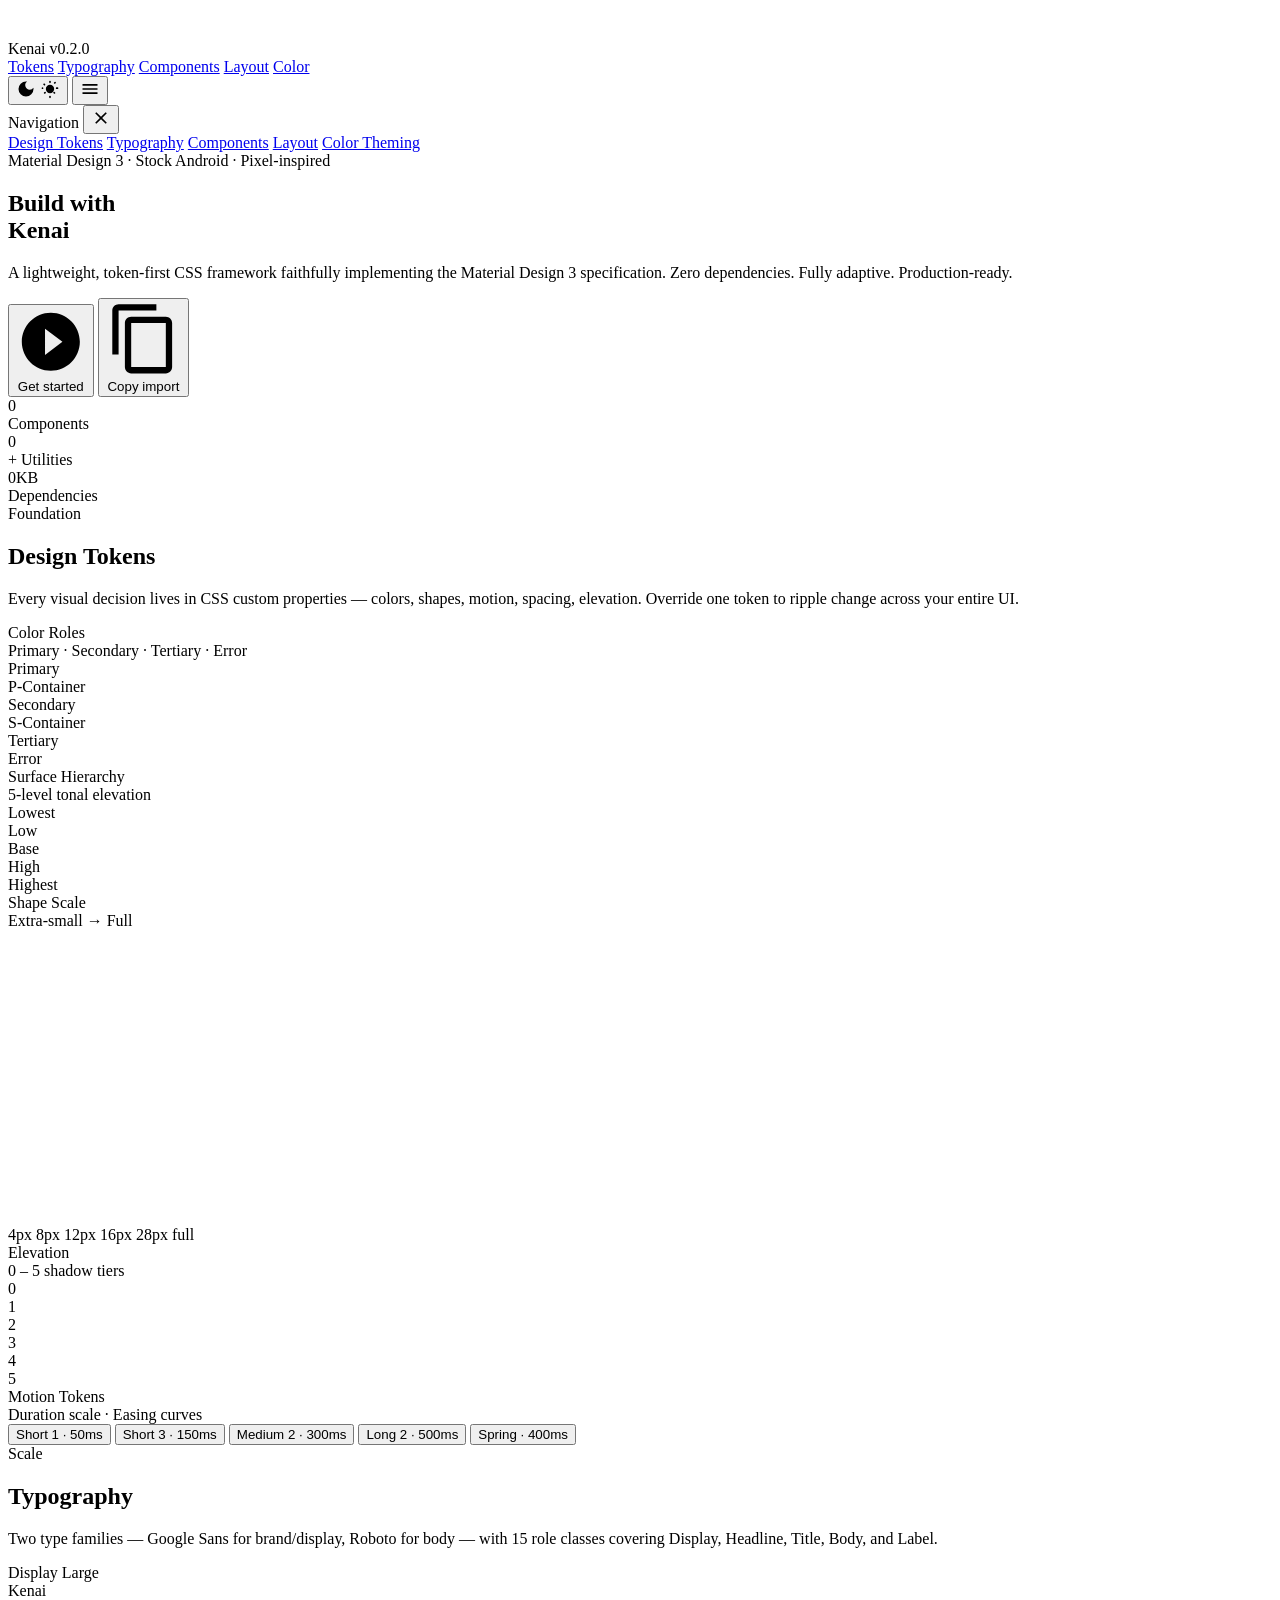
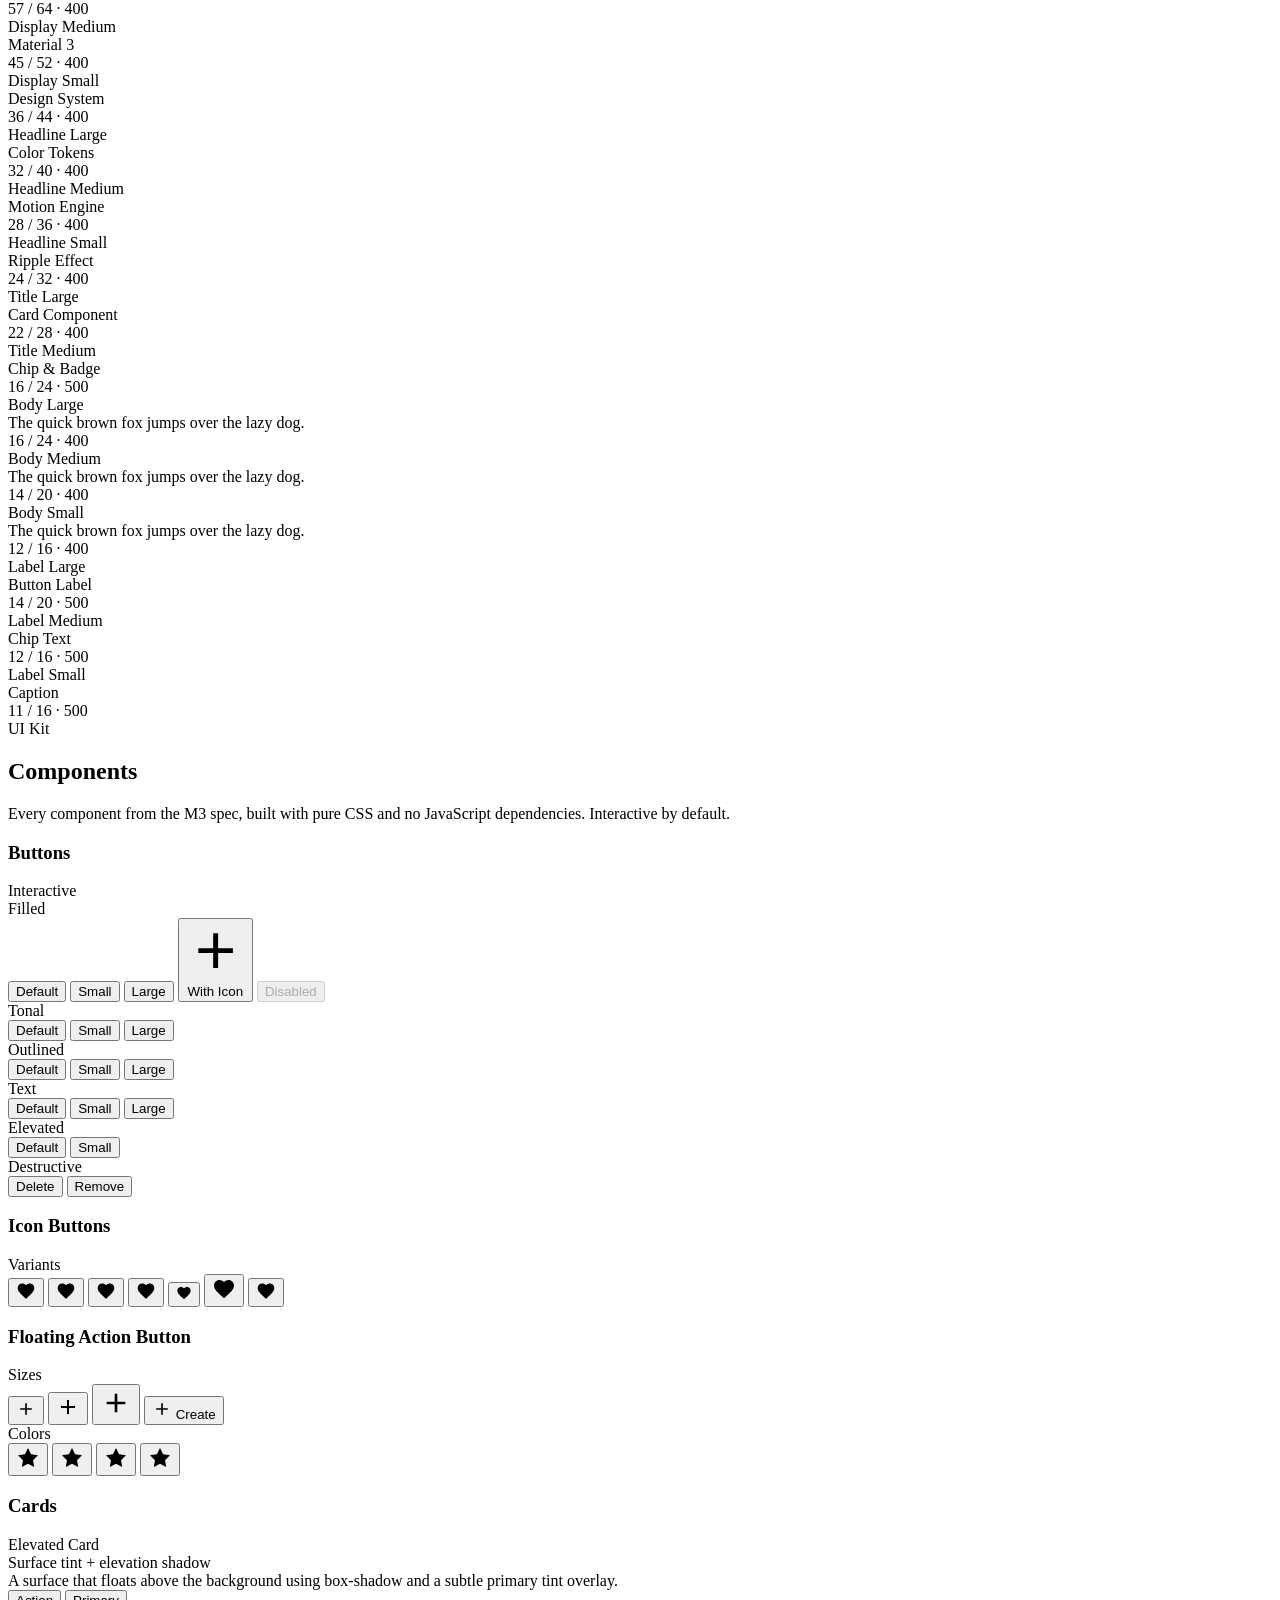
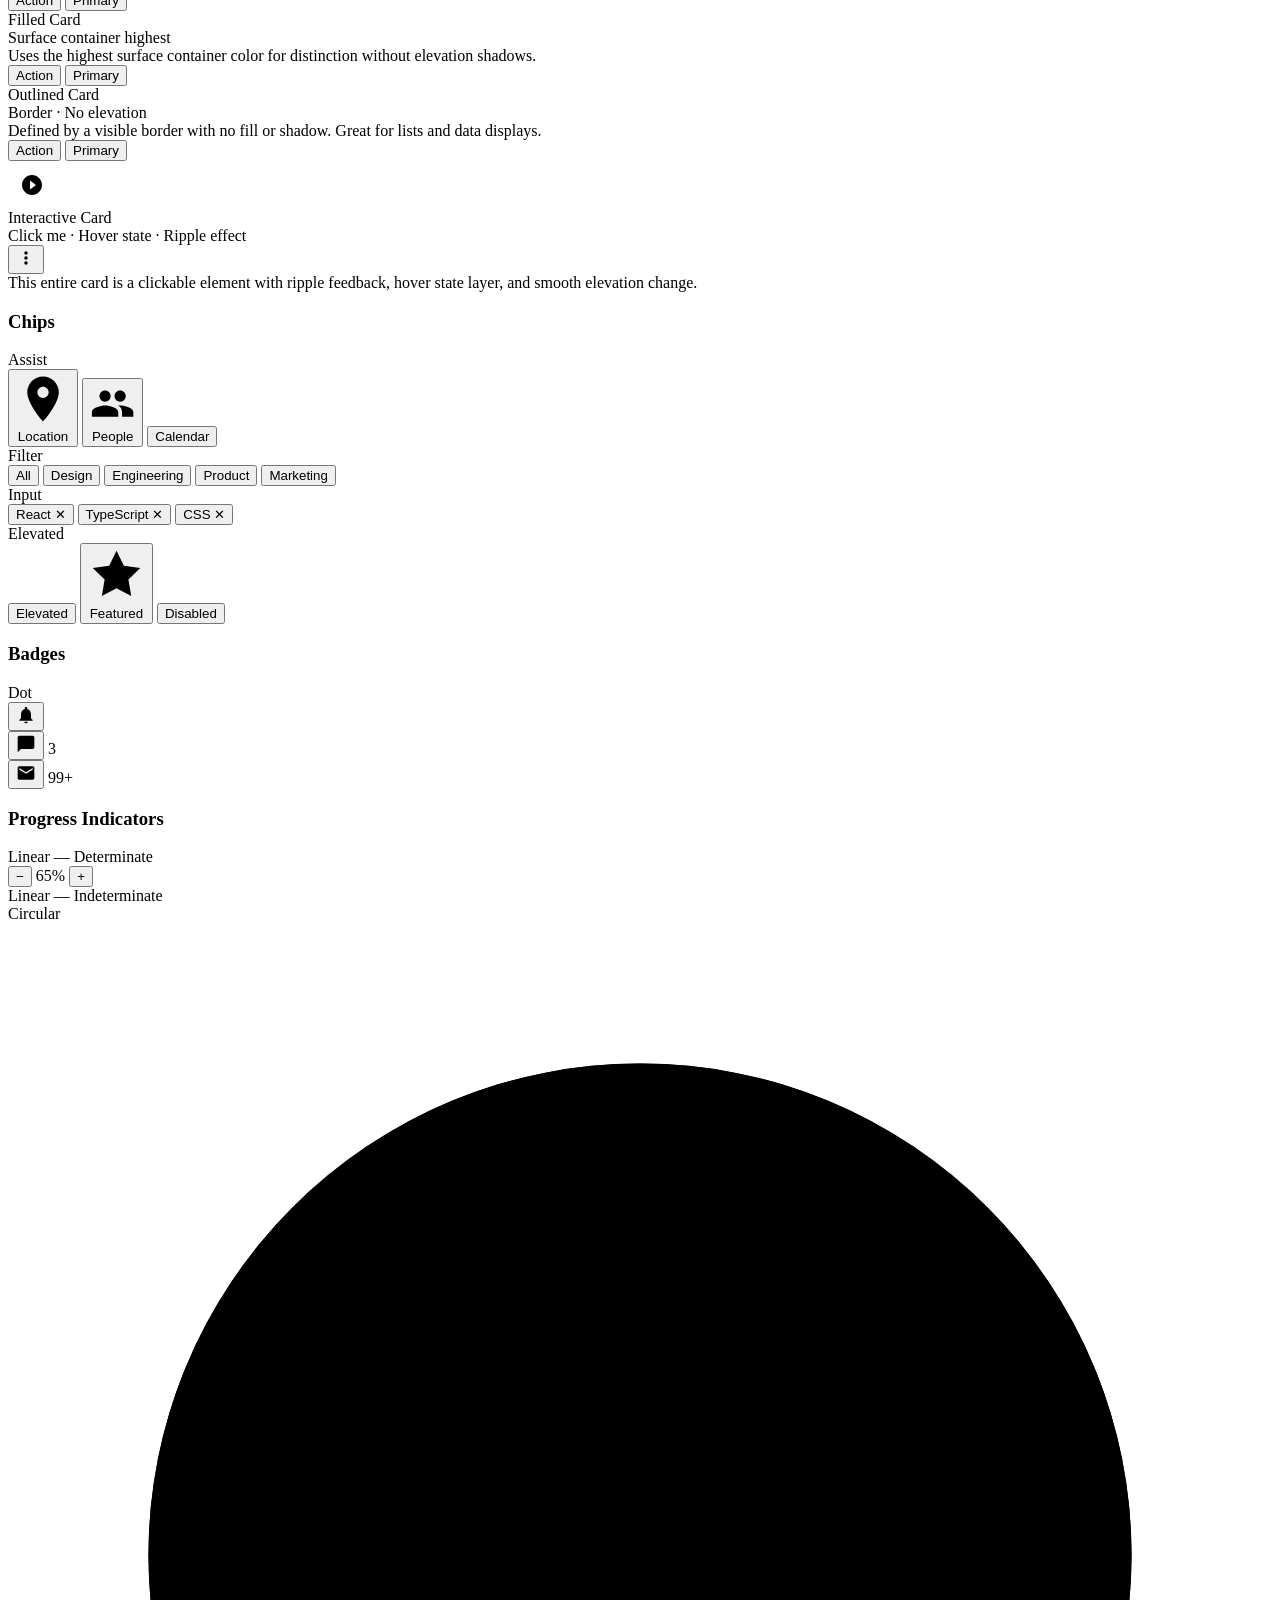
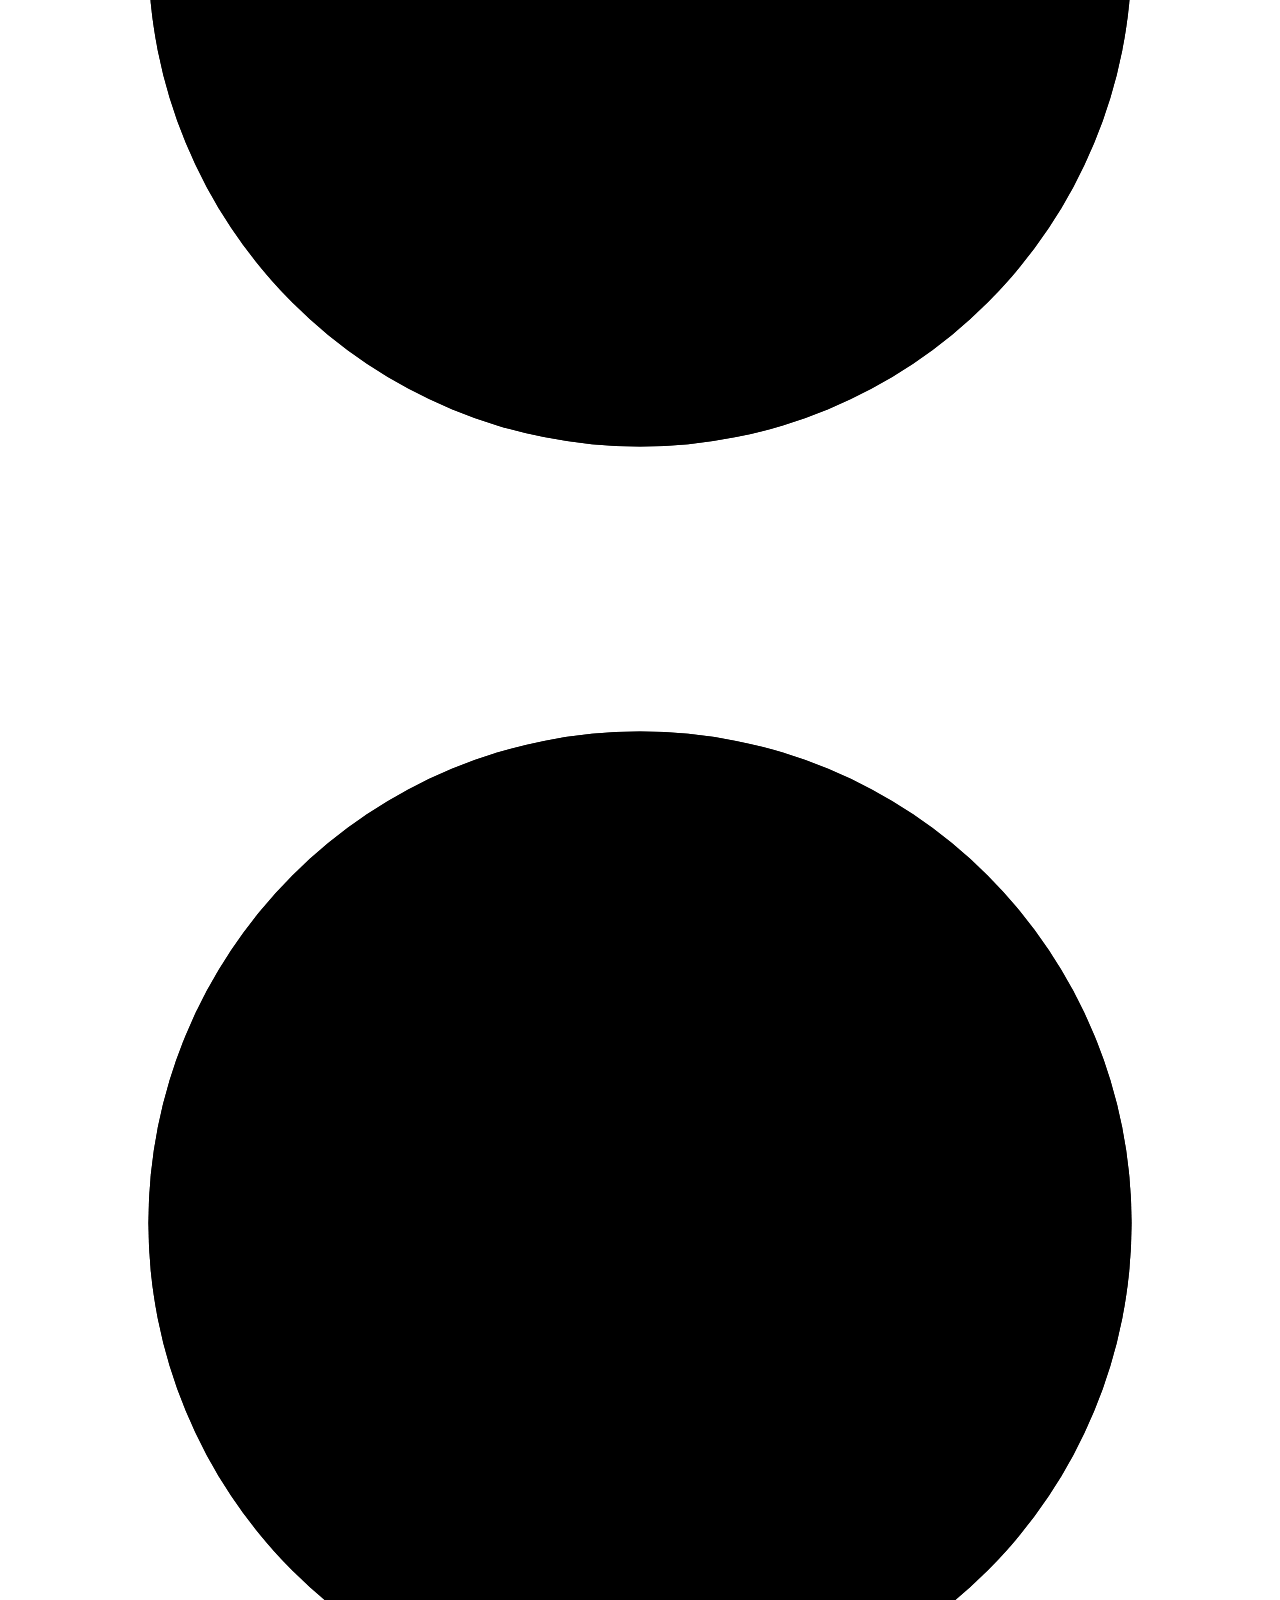
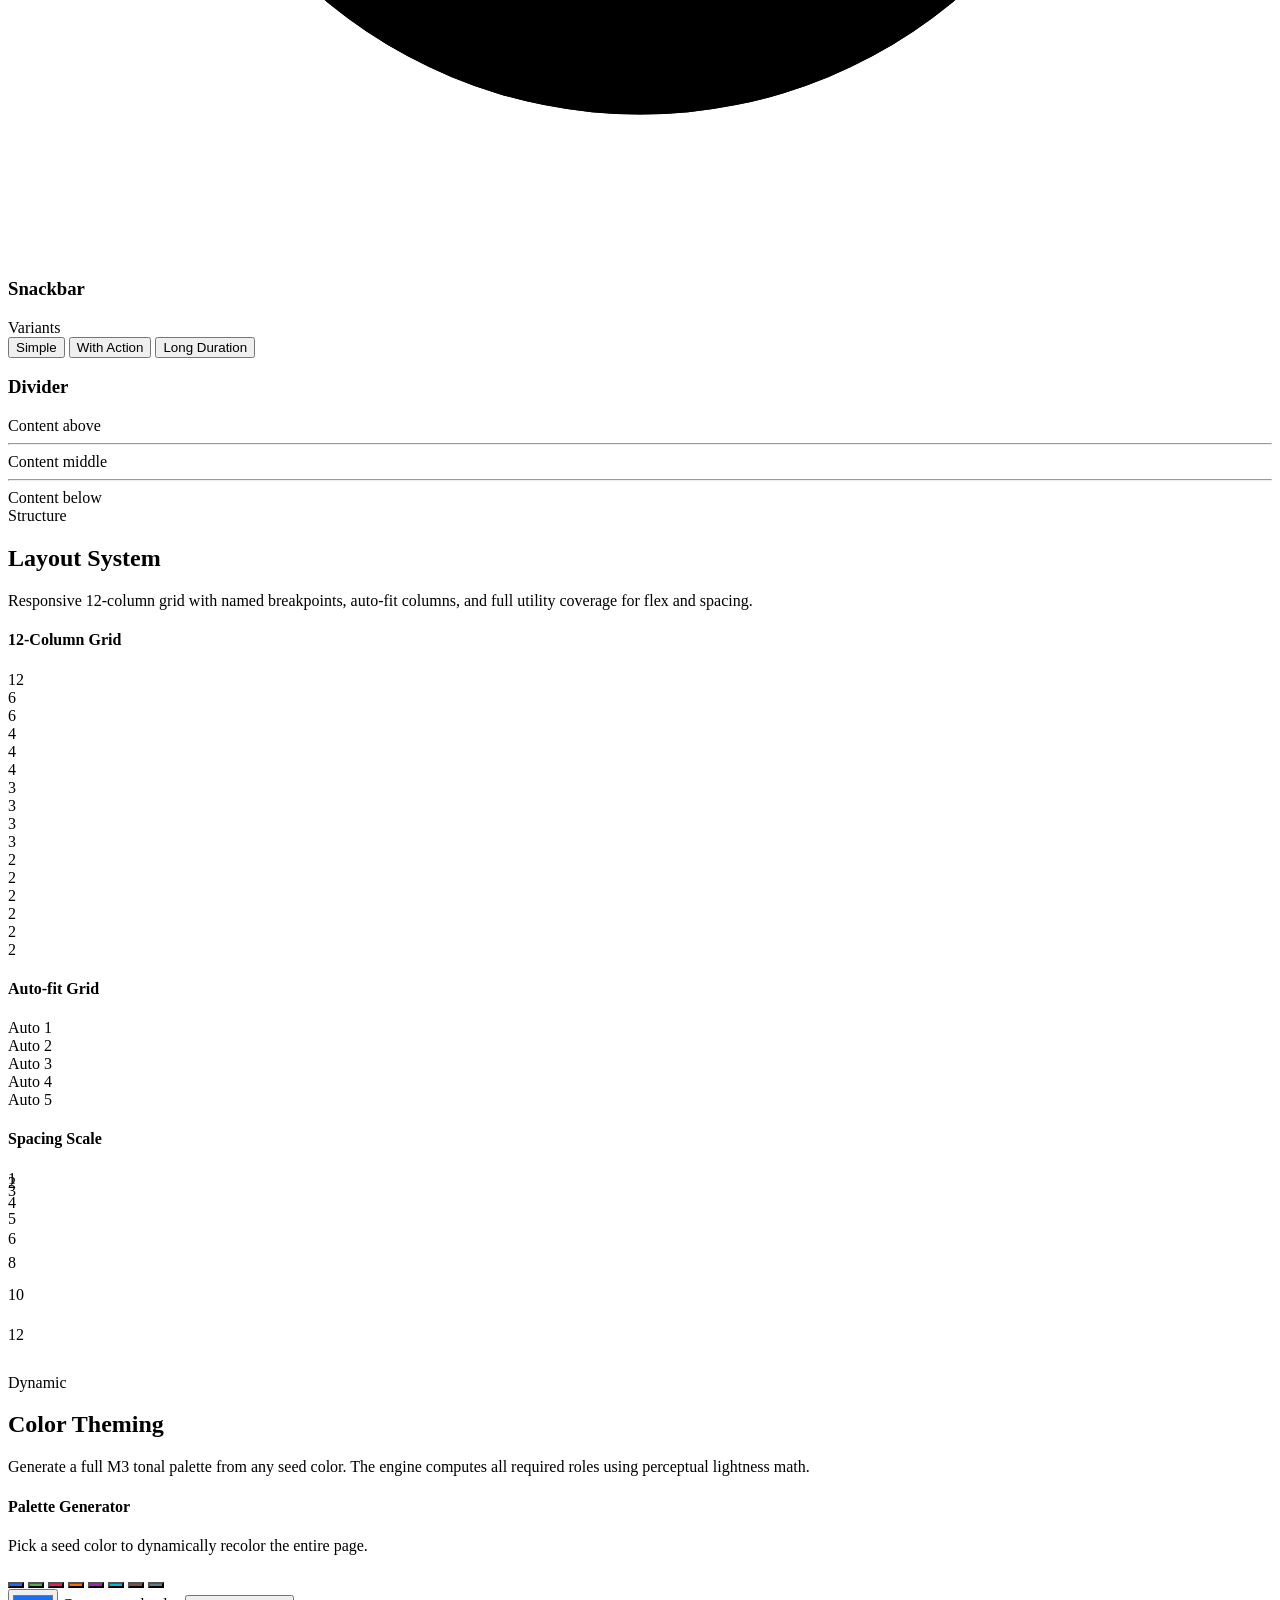
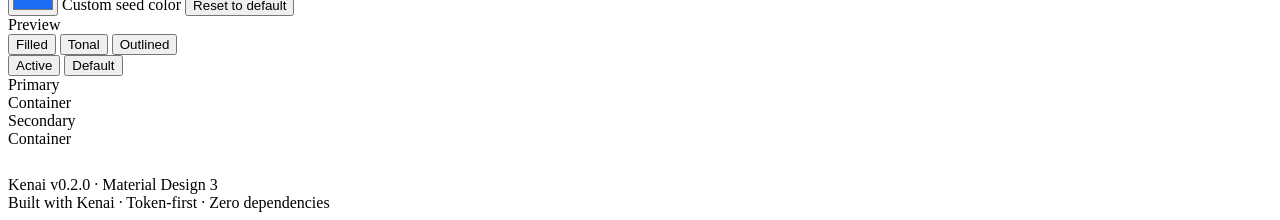
==== commit 61a878b2: "Update print statement from 'Hello' to 'Goodbye'" ====
--- a/index.html
+++ b/index.html
@@ -3,1909 +3,897 @@
 <head>
   <meta charset="UTF-8" />
   <meta name="viewport" content="width=device-width, initial-scale=1.0" />
-  <title>KENAI — Material Design 3 Framework</title>
+  <title>Kenai — Material Design 3 Framework</title>
   <link rel="preconnect" href="https://fonts.googleapis.com" />
   <link rel="preconnect" href="https://fonts.gstatic.com" crossorigin />
-  <link href="https://fonts.googleapis.com/css2?family=Google+Sans:wght@400;500;700&family=Google+Sans+Display:wght@400;500;700&family=Roboto:wght@300;400;500;700&family=Roboto+Mono&family=Material+Symbols+Rounded:opsz,wght,FILL,GRAD@24,400,1,0&display=swap" rel="stylesheet" />
-
-  <style>
-    /* ============================================================
-       KENAI — Material Design 3 CSS Framework
-       Version: 0.1.0
-    ============================================================ */
-
-    :root, [data-theme="light"] {
-      --md-primary:              #1B6EF3;
-      --md-on-primary:           #FFFFFF;
-      --md-primary-container:    #D8E3FF;
-      --md-on-primary-container: #001551;
-      --md-secondary:              #565F71;
-      --md-on-secondary:           #FFFFFF;
-      --md-secondary-container:    #DAE2F9;
-      --md-on-secondary-container: #131C2C;
-      --md-tertiary:              #715573;
-      --md-on-tertiary:           #FFFFFF;
-      --md-tertiary-container:    #FBD7FC;
-      --md-on-tertiary-container: #29132D;
-      --md-error:              #BA1A1A;
-      --md-on-error:           #FFFFFF;
-      --md-error-container:    #FFDAD6;
-      --md-on-error-container: #410002;
-      --md-background:         #F9F9FF;
-      --md-on-background:      #191C20;
-      --md-surface:            #F9F9FF;
-      --md-on-surface:         #191C20;
-      --md-surface-variant:    #E1E2EC;
-      --md-on-surface-variant: #44474F;
-      --md-surface-1: color-mix(in srgb, var(--md-primary) 5%,  var(--md-surface));
-      --md-surface-2: color-mix(in srgb, var(--md-primary) 8%,  var(--md-surface));
-      --md-surface-3: color-mix(in srgb, var(--md-primary) 11%, var(--md-surface));
-      --md-surface-4: color-mix(in srgb, var(--md-primary) 12%, var(--md-surface));
-      --md-surface-5: color-mix(in srgb, var(--md-primary) 14%, var(--md-surface));
-      --md-outline:         #74777F;
-      --md-outline-variant: #C4C6D0;
-      --md-inverse-surface:    #2E3036;
-      --md-inverse-on-surface: #F0F0F7;
-      --md-inverse-primary:    #ADC6FF;
-      --md-scrim:  #000000;
-      --md-shadow: #000000;
-    }
-
-    [data-theme="dark"] {
-      --md-primary:              #ADC6FF;
-      --md-on-primary:           #002A77;
-      --md-primary-container:    #0047A8;
-      --md-on-primary-container: #D8E3FF;
-      --md-secondary:              #BEC6DC;
-      --md-on-secondary:           #283040;
-      --md-secondary-container:    #3E4758;
-      --md-on-secondary-container: #DAE2F9;
-      --md-tertiary:              #DEBCDF;
-      --md-on-tertiary:           #3F2844;
-      --md-tertiary-container:    #583E5B;
-      --md-on-tertiary-container: #FBD7FC;
-      --md-error:              #FFB4AB;
-      --md-on-error:           #690005;
-      --md-error-container:    #93000A;
-      --md-on-error-container: #FFDAD6;
-      --md-background:         #111318;
-      --md-on-background:      #E2E2E9;
-      --md-surface:            #111318;
-      --md-on-surface:         #E2E2E9;
-      --md-surface-variant:    #44474F;
-      --md-on-surface-variant: #C4C6D0;
-      --md-surface-1: color-mix(in srgb, var(--md-primary) 5%,  var(--md-surface));
-      --md-surface-2: color-mix(in srgb, var(--md-primary) 8%,  var(--md-surface));
-      --md-surface-3: color-mix(in srgb, var(--md-primary) 11%, var(--md-surface));
-      --md-surface-4: color-mix(in srgb, var(--md-primary) 12%, var(--md-surface));
-      --md-surface-5: color-mix(in srgb, var(--md-primary) 14%, var(--md-surface));
-      --md-outline:         #8E9099;
-      --md-outline-variant: #44474F;
-      --md-inverse-surface:    #E2E2E9;
-      --md-inverse-on-surface: #2E3036;
-      --md-inverse-primary:    #1B6EF3;
-      --md-scrim:  #000000;
-      --md-shadow: #000000;
-    }
-
-    :root {
-      --md-font-brand:  'Google Sans Display', 'Google Sans', sans-serif;
-      --md-font-plain:  'Roboto', sans-serif;
-      --md-font-mono:   'Roboto Mono', monospace;
-
-      --md-display-large-size:    3.5625rem;
-      --md-display-large-line:    4rem;
-      --md-display-large-weight:  400;
-      --md-display-large-tracking: -0.015625rem;
-      --md-display-medium-size:   2.8125rem;
-      --md-display-medium-line:   3.25rem;
-      --md-display-medium-weight: 400;
-      --md-display-medium-tracking: 0;
-      --md-display-small-size:    2.25rem;
-      --md-display-small-line:    2.75rem;
-      --md-display-small-weight:  400;
-      --md-display-small-tracking: 0;
-
-      --md-headline-large-size:    2rem;
-      --md-headline-large-line:    2.5rem;
-      --md-headline-large-weight:  400;
-      --md-headline-large-tracking: 0;
-      --md-headline-medium-size:   1.75rem;
-      --md-headline-medium-line:   2.25rem;
-      --md-headline-medium-weight: 400;
-      --md-headline-medium-tracking: 0;
-      --md-headline-small-size:    1.5rem;
-      --md-headline-small-line:    2rem;
-      --md-headline-small-weight:  400;
-      --md-headline-small-tracking: 0;
-
-      --md-title-large-size:    1.375rem;
-      --md-title-large-line:    1.75rem;
-      --md-title-large-weight:  400;
-      --md-title-large-tracking: 0;
-      --md-title-medium-size:   1rem;
-      --md-title-medium-line:   1.5rem;
-      --md-title-medium-weight: 500;
-      --md-title-medium-tracking: 0.009375rem;
-      --md-title-small-size:    0.875rem;
-      --md-title-small-line:    1.25rem;
-      --md-title-small-weight:  500;
-      --md-title-small-tracking: 0.00625rem;
-
-      --md-body-large-size:    1rem;
-      --md-body-large-line:    1.5rem;
-      --md-body-large-weight:  400;
-      --md-body-large-tracking: 0.03125rem;
-      --md-body-medium-size:   0.875rem;
-      --md-body-medium-line:   1.25rem;
-      --md-body-medium-weight: 400;
-      --md-body-medium-tracking: 0.015625rem;
-      --md-body-small-size:    0.75rem;
-      --md-body-small-line:    1rem;
-      --md-body-small-weight:  400;
-      --md-body-small-tracking: 0.025rem;
-
-      --md-label-large-size:    0.875rem;
-      --md-label-large-line:    1.25rem;
-      --md-label-large-weight:  500;
-      --md-label-large-tracking: 0.00625rem;
-      --md-label-medium-size:   0.75rem;
-      --md-label-medium-line:   1rem;
-      --md-label-medium-weight: 500;
-      --md-label-medium-tracking: 0.03125rem;
-      --md-label-small-size:    0.6875rem;
-      --md-label-small-line:    1rem;
-      --md-label-small-weight:  500;
-      --md-label-small-tracking: 0.03125rem;
-
-      --md-shape-none:        0px;
-      --md-shape-extra-small: 4px;
-      --md-shape-small:       8px;
-      --md-shape-medium:      12px;
-      --md-shape-large:       16px;
-      --md-shape-extra-large: 28px;
-      --md-shape-full:        9999px;
-
-      --md-elevation-0: none;
-      --md-elevation-1: 0px 1px 2px rgba(0,0,0,.3),  0px 1px 3px 1px rgba(0,0,0,.15);
-      --md-elevation-2: 0px 1px 2px rgba(0,0,0,.3),  0px 2px 6px 2px rgba(0,0,0,.15);
-      --md-elevation-3: 0px 4px 8px 3px rgba(0,0,0,.15), 0px 1px 3px rgba(0,0,0,.3);
-      --md-elevation-4: 0px 6px 10px 4px rgba(0,0,0,.15), 0px 2px 3px rgba(0,0,0,.3);
-      --md-elevation-5: 0px 8px 12px 6px rgba(0,0,0,.15), 0px 4px 4px rgba(0,0,0,.3);
-
-      --md-duration-short-1:  50ms;
-      --md-duration-short-2:  100ms;
-      --md-duration-short-3:  150ms;
-      --md-duration-short-4:  200ms;
-      --md-duration-medium-1: 250ms;
-      --md-duration-medium-2: 300ms;
-      --md-duration-medium-3: 350ms;
-      --md-duration-medium-4: 400ms;
-      --md-duration-long-1:   450ms;
-      --md-duration-long-2:   500ms;
-      --md-duration-long-3:   550ms;
-      --md-duration-long-4:   600ms;
-
-      --md-easing-standard:         cubic-bezier(0.2, 0, 0, 1);
-      --md-easing-standard-decel:   cubic-bezier(0, 0, 0, 1);
-      --md-easing-emphasized-decel: cubic-bezier(0.05, 0.7, 0.1, 1);
-      --md-easing-legacy:           cubic-bezier(0.4, 0, 0.2, 1);
-
-      --md-spacing-1:  4px;
-      --md-spacing-2:  8px;
-      --md-spacing-3:  12px;
-      --md-spacing-4:  16px;
-      --md-spacing-5:  20px;
-      --md-spacing-6:  24px;
-      --md-spacing-7:  28px;
-      --md-spacing-8:  32px;
-      --md-spacing-9:  36px;
-      --md-spacing-10: 40px;
-      --md-spacing-12: 48px;
-      --md-spacing-14: 56px;
-      --md-spacing-16: 64px;
-    }
-
-    *, *::before, *::after { box-sizing: border-box; margin: 0; padding: 0; }
-
-    html {
-      font-size: 16px;
-      scroll-behavior: smooth;
-    }
-
-    body {
-      background-color: var(--md-background);
-      color: var(--md-on-background);
-      font-family: var(--md-font-plain);
-      font-size: var(--md-body-large-size);
-      line-height: var(--md-body-large-line);
-      -webkit-font-smoothing: antialiased;
-      min-height: 100dvh;
-      transition: background-color var(--md-duration-medium-2) var(--md-easing-standard),
-                  color var(--md-duration-medium-2) var(--md-easing-standard);
-    }
-
-    img, svg { display: block; max-width: 100%; }
-    input, button, textarea, select { font: inherit; }
-    ul, ol { list-style: none; }
-    a { color: var(--md-primary); text-decoration: none; transition: opacity var(--md-duration-short-3) var(--md-easing-standard); }
-    a:hover { opacity: 0.8; }
-    button { cursor: pointer; border: none; background: none; }
-    hr { border: none; border-top: 1px solid var(--md-outline-variant); margin: var(--md-spacing-4) 0; }
-    code, kbd, pre { font-family: var(--md-font-mono); font-size: 0.875em; }
-    pre { background: var(--md-surface-variant); color: var(--md-on-surface-variant); padding: var(--md-spacing-4); border-radius: var(--md-shape-medium); overflow-x: auto; }
-    :focus-visible { outline: 3px solid var(--md-primary); outline-offset: 2px; border-radius: var(--md-shape-extra-small); }
-    ::selection { background: var(--md-primary-container); color: var(--md-on-primary-container); }
-
-    ::-webkit-scrollbar { width: 8px; height: 8px; }
-    ::-webkit-scrollbar-track { background: transparent; }
-    ::-webkit-scrollbar-thumb { background: var(--md-outline-variant); border-radius: var(--md-shape-full); }
-    ::-webkit-scrollbar-thumb:hover { background: var(--md-outline); }
-
-    /* Typography */
-    .display-large  { font-family: var(--md-font-brand); font-size: var(--md-display-large-size); line-height: var(--md-display-large-line); font-weight: 400; letter-spacing: var(--md-display-large-tracking); }
-    .display-medium { font-family: var(--md-font-brand); font-size: var(--md-display-medium-size); line-height: var(--md-display-medium-line); font-weight: 400; }
-    .display-small  { font-family: var(--md-font-brand); font-size: var(--md-display-small-size); line-height: var(--md-display-small-line); font-weight: 400; }
-    .headline-large  { font-family: var(--md-font-brand); font-size: var(--md-headline-large-size); line-height: var(--md-headline-large-line); font-weight: 400; }
-    .headline-medium { font-family: var(--md-font-brand); font-size: var(--md-headline-medium-size); line-height: var(--md-headline-medium-line); font-weight: 400; }
-    .headline-small  { font-family: var(--md-font-brand); font-size: var(--md-headline-small-size); line-height: var(--md-headline-small-line); font-weight: 400; }
-    .title-large   { font-family: var(--md-font-brand); font-size: var(--md-title-large-size); line-height: var(--md-title-large-line); font-weight: 400; }
-    .title-medium  { font-family: var(--md-font-plain); font-size: var(--md-title-medium-size); line-height: var(--md-title-medium-line); font-weight: 500; letter-spacing: var(--md-title-medium-tracking); }
-    .title-small   { font-family: var(--md-font-plain); font-size: var(--md-title-small-size); line-height: var(--md-title-small-line); font-weight: 500; }
-    .body-large    { font-size: var(--md-body-large-size); line-height: var(--md-body-large-line); font-weight: 400; letter-spacing: var(--md-body-large-tracking); }
-    .body-medium   { font-size: var(--md-body-medium-size); line-height: var(--md-body-medium-line); font-weight: 400; }
-    .body-small    { font-size: var(--md-body-small-size); line-height: var(--md-body-small-line); font-weight: 400; }
-    .label-large   { font-size: var(--md-label-large-size); line-height: var(--md-label-large-line); font-weight: 500; letter-spacing: var(--md-label-large-tracking); }
-    .label-medium  { font-size: var(--md-label-medium-size); line-height: var(--md-label-medium-line); font-weight: 500; letter-spacing: var(--md-label-medium-tracking); }
-    .label-small   { font-size: var(--md-label-small-size); line-height: var(--md-label-small-line); font-weight: 500; }
-
-    h1 { font-family: var(--md-font-brand); font-size: var(--md-headline-large-size); line-height: var(--md-headline-large-line); font-weight: 400; }
-    h2 { font-family: var(--md-font-brand); font-size: var(--md-headline-medium-size); line-height: var(--md-headline-medium-line); font-weight: 400; }
-    h3 { font-family: var(--md-font-brand); font-size: var(--md-headline-small-size); line-height: var(--md-headline-small-line); font-weight: 400; }
-    h4 { font-family: var(--md-font-brand); font-size: var(--md-title-large-size); line-height: var(--md-title-large-line); font-weight: 400; }
-    h5 { font-family: var(--md-font-plain); font-size: var(--md-title-medium-size); line-height: var(--md-title-medium-line); font-weight: 500; }
-    h6 { font-family: var(--md-font-plain); font-size: var(--md-title-small-size); line-height: var(--md-title-small-line); font-weight: 500; }
-
-    /* Theme Toggle */
-    .kenai-theme-toggle {
-      display: inline-flex; align-items: center; justify-content: center;
-      width: 48px; height: 48px;
-      border-radius: var(--md-shape-full);
-      background: var(--md-surface-variant);
-      color: var(--md-on-surface-variant);
-      cursor: pointer; border: none;
-      transition: background-color var(--md-duration-short-4) var(--md-easing-standard),
-                  color var(--md-duration-short-4) var(--md-easing-standard),
-                  transform var(--md-duration-short-3) var(--md-easing-standard);
-    }
-    .kenai-theme-toggle:hover { background: var(--md-surface-3); }
-    .kenai-theme-toggle:active { transform: scale(0.92); }
-    .kenai-theme-toggle .icon-light { display: none; }
-    .kenai-theme-toggle .icon-dark  { display: block; }
-    [data-theme="dark"] .kenai-theme-toggle .icon-light { display: block; }
-    [data-theme="dark"] .kenai-theme-toggle .icon-dark  { display: none; }
-
-    /* Utilities */
-    .text-primary            { color: var(--md-primary); }
-    .text-secondary          { color: var(--md-secondary); }
-    .text-tertiary           { color: var(--md-tertiary); }
-    .text-error              { color: var(--md-error); }
-    .text-on-surface         { color: var(--md-on-surface); }
-    .text-on-surface-variant { color: var(--md-on-surface-variant); }
-
-    .bg-surface          { background-color: var(--md-surface); }
-    .bg-surface-variant  { background-color: var(--md-surface-variant); }
-    .bg-surface-1        { background-color: var(--md-surface-1); }
-    .bg-surface-2        { background-color: var(--md-surface-2); }
-    .bg-primary-container   { background-color: var(--md-primary-container); }
-    .bg-secondary-container { background-color: var(--md-secondary-container); }
-    .bg-tertiary-container  { background-color: var(--md-tertiary-container); }
-    .bg-error-container     { background-color: var(--md-error-container); }
-
-    .rounded-xs    { border-radius: var(--md-shape-extra-small); }
-    .rounded-sm    { border-radius: var(--md-shape-small); }
-    .rounded-md    { border-radius: var(--md-shape-medium); }
-    .rounded-lg    { border-radius: var(--md-shape-large); }
-    .rounded-xl    { border-radius: var(--md-shape-extra-large); }
-    .rounded-full  { border-radius: var(--md-shape-full); }
-
-    .elevation-1 { box-shadow: var(--md-elevation-1); background-color: var(--md-surface-1); }
-    .elevation-2 { box-shadow: var(--md-elevation-2); background-color: var(--md-surface-2); }
-    .elevation-3 { box-shadow: var(--md-elevation-3); background-color: var(--md-surface-3); }
-
-    .flex { display: flex; }
-    .flex-col { flex-direction: column; }
-    .flex-wrap { flex-wrap: wrap; }
-    .items-center { align-items: center; }
-    .justify-center { justify-content: center; }
-    .justify-between { justify-content: space-between; }
-    .flex-1 { flex: 1; }
-    .gap-2 { gap: var(--md-spacing-2); }
-    .gap-3 { gap: var(--md-spacing-3); }
-    .gap-4 { gap: var(--md-spacing-4); }
-    .gap-6 { gap: var(--md-spacing-6); }
-    .grid { display: grid; }
-    .grid-auto { grid-template-columns: repeat(auto-fit, minmax(240px, 1fr)); }
-
-    .w-full { width: 100%; }
-    .container { width: 100%; max-width: 1200px; margin-inline: auto; padding-inline: var(--md-spacing-4); }
-    .max-w-md { max-width: 840px; }
-    .mx-auto { margin-inline: auto; }
-    .p-4 { padding: var(--md-spacing-4); }
-    .p-6 { padding: var(--md-spacing-6); }
-    .px-4 { padding-inline: var(--md-spacing-4); }
-    .px-6 { padding-inline: var(--md-spacing-6); }
-    .py-2 { padding-block: var(--md-spacing-2); }
-    .py-3 { padding-block: var(--md-spacing-3); }
-    .py-4 { padding-block: var(--md-spacing-4); }
-
-    .text-center { text-align: center; }
-    .opacity-disabled { opacity: 0.38; pointer-events: none; }
-
-    .divider { height: 1px; background-color: var(--md-outline-variant); border: none; margin: 0; }
-
-    .state-layer { position: relative; overflow: hidden; }
-    .state-layer::after {
-      content: ''; position: absolute; inset: 0;
-      background: currentColor; opacity: 0;
-      transition: opacity var(--md-duration-short-3) var(--md-easing-standard);
-      pointer-events: none; border-radius: inherit;
-    }
-    .state-layer:hover::after  { opacity: 0.08; }
-    .state-layer:active::after { opacity: 0.12; }
-
-    .ripple { position: relative; overflow: hidden; }
-
-    /* ============================================================
-       KENAI COMPONENT LIBRARY
-    ============================================================ */
-
-    /* --- Top App Bar --- */
-    .top-app-bar {
-      display: flex;
-      align-items: center;
-      gap: var(--md-spacing-1);
-      padding: var(--md-spacing-2) var(--md-spacing-4);
-      height: 64px;
-      background-color: var(--md-surface);
-      border-bottom: 1px solid var(--md-outline-variant);
-      position: sticky;
-      top: 0;
-      z-index: 100;
-      transition: background-color var(--md-duration-medium-2) var(--md-easing-standard),
-                  box-shadow var(--md-duration-medium-2) var(--md-easing-standard);
-    }
-    .top-app-bar.scrolled {
-      background-color: var(--md-surface-2);
-      box-shadow: var(--md-elevation-2);
-    }
-    .top-app-bar-title {
-      font-family: var(--md-font-brand);
-      font-size: var(--md-title-large-size);
-      line-height: var(--md-title-large-line);
-      font-weight: 400;
-      color: var(--md-on-surface);
-      flex: 1;
-    }
-
-    /* --- Buttons --- */
-    .btn {
-      display: inline-flex; align-items: center; justify-content: center; gap: var(--md-spacing-2);
-      padding: 10px 24px;
-      border-radius: var(--md-shape-full);
-      font-family: var(--md-font-plain);
-      font-size: var(--md-label-large-size);
-      line-height: var(--md-label-large-line);
-      font-weight: var(--md-label-large-weight);
-      letter-spacing: var(--md-label-large-tracking);
-      cursor: pointer; border: none;
-      transition: box-shadow var(--md-duration-short-4) var(--md-easing-standard),
-                  background-color var(--md-duration-short-4) var(--md-easing-standard);
-      text-decoration: none;
-      white-space: nowrap;
-      user-select: none;
-      position: relative;
-      overflow: hidden;
-    }
-
-    .btn-filled {
-      background: var(--md-primary);
-      color: var(--md-on-primary);
-    }
-    .btn-filled:hover { box-shadow: var(--md-elevation-1); }
-
-    .btn-filled-tonal {
-      background: var(--md-secondary-container);
-      color: var(--md-on-secondary-container);
-    }
-
-    .btn-outlined {
-      background: transparent;
-      color: var(--md-primary);
-      border: 1px solid var(--md-outline);
-    }
-
-    .btn-text {
-      background: transparent;
-      color: var(--md-primary);
-      padding-inline: 12px;
-    }
-
-    .btn-elevated {
-      background: var(--md-surface-1);
-      color: var(--md-primary);
-      box-shadow: var(--md-elevation-1);
-    }
-    .btn-elevated:hover { box-shadow: var(--md-elevation-2); }
-
-    /* FAB */
-    .fab {
-      display: inline-flex; align-items: center; justify-content: center;
-      width: 56px; height: 56px;
-      border-radius: var(--md-shape-large);
-      background: var(--md-primary-container);
-      color: var(--md-on-primary-container);
-      box-shadow: var(--md-elevation-3);
-      cursor: pointer; border: none;
-      transition: box-shadow var(--md-duration-short-4) var(--md-easing-standard),
-                  transform var(--md-duration-short-3) var(--md-easing-standard);
-      position: relative; overflow: hidden;
-    }
-    .fab:hover { box-shadow: var(--md-elevation-4); }
-    .fab:active { transform: scale(0.95); box-shadow: var(--md-elevation-3); }
-
-    .fab-small { width: 40px; height: 40px; border-radius: var(--md-shape-medium); }
-    .fab-large { width: 96px; height: 96px; border-radius: var(--md-shape-extra-large); }
-
-    /* Extended FAB */
-    .fab-extended {
-      display: inline-flex; align-items: center; gap: var(--md-spacing-3);
-      padding: 0 20px; height: 56px;
-      border-radius: var(--md-shape-large);
-      background: var(--md-primary-container);
-      color: var(--md-on-primary-container);
-      box-shadow: var(--md-elevation-3);
-      font-size: var(--md-label-large-size);
-      font-weight: var(--md-label-large-weight);
-      cursor: pointer; border: none;
-      transition: box-shadow var(--md-duration-short-4) var(--md-easing-standard);
-      position: relative; overflow: hidden;
-    }
-    .fab-extended:hover { box-shadow: var(--md-elevation-4); }
-
-    /* Icon Button */
-    .icon-btn {
-      display: inline-flex; align-items: center; justify-content: center;
-      width: 48px; height: 48px;
-      border-radius: var(--md-shape-full);
-      color: var(--md-on-surface-variant);
-      cursor: pointer; border: none;
-      background: transparent;
-      transition: background-color var(--md-duration-short-4) var(--md-easing-standard);
-      position: relative; overflow: hidden;
-    }
-    .icon-btn:hover { background: color-mix(in srgb, var(--md-on-surface-variant) 8%, transparent); }
-    .icon-btn.filled { background: var(--md-primary); color: var(--md-on-primary); }
-    .icon-btn.tonal  { background: var(--md-secondary-container); color: var(--md-on-secondary-container); }
-    .icon-btn.outlined { border: 1px solid var(--md-outline); }
-
-    /* --- Cards --- */
-    .card {
-      border-radius: var(--md-shape-medium);
-      overflow: hidden;
-      transition: box-shadow var(--md-duration-medium-1) var(--md-easing-standard);
-    }
-    .card-elevated {
-      background: var(--md-surface-1);
-      box-shadow: var(--md-elevation-1);
-    }
-    .card-elevated:hover { box-shadow: var(--md-elevation-2); }
-    .card-filled {
-      background: var(--md-surface-variant);
-    }
-    .card-outlined {
-      background: var(--md-surface);
-      border: 1px solid var(--md-outline-variant);
-    }
-    .card-content { padding: var(--md-spacing-4); }
-    .card-media { width: 100%; aspect-ratio: 16/9; object-fit: cover; display: block; }
-    .card-actions { display: flex; align-items: center; padding: var(--md-spacing-2) var(--md-spacing-4) var(--md-spacing-4); gap: var(--md-spacing-2); }
-
-    /* --- Chips --- */
-    .chip {
-      display: inline-flex; align-items: center; gap: var(--md-spacing-2);
-      height: 32px; padding: 0 16px;
-      border-radius: var(--md-shape-small);
-      font-size: var(--md-label-large-size);
-      font-weight: var(--md-label-large-weight);
-      cursor: pointer;
-      transition: background-color var(--md-duration-short-3) var(--md-easing-standard),
-                  box-shadow var(--md-duration-short-3) var(--md-easing-standard);
-      position: relative; overflow: hidden;
-      user-select: none;
-    }
-    .chip-assist, .chip-filter, .chip-input, .chip-suggestion {
-      background: var(--md-surface);
-      color: var(--md-on-surface-variant);
-      border: 1px solid var(--md-outline);
-    }
-    .chip-assist:hover, .chip-suggestion:hover { background: var(--md-surface-2); }
-    .chip.selected {
-      background: var(--md-secondary-container);
-      color: var(--md-on-secondary-container);
-      border-color: transparent;
-    }
-    .chip .material-symbols-rounded { font-size: 18px; }
-
-    /* --- Text Fields --- */
-    .text-field {
-      position: relative;
-      display: flex;
-      flex-direction: column;
-    }
-    .text-field-filled .tf-container {
-      background: var(--md-surface-variant);
-      border-radius: var(--md-shape-extra-small) var(--md-shape-extra-small) 0 0;
-      padding: 8px 16px 8px;
-      border-bottom: 1px solid var(--md-on-surface-variant);
-      transition: border-color var(--md-duration-short-3) var(--md-easing-standard),
-                  border-width var(--md-duration-short-3) var(--md-easing-standard),
-                  background-color var(--md-duration-short-3) var(--md-easing-standard);
-    }
-    .text-field-filled .tf-container:focus-within {
-      border-bottom: 2px solid var(--md-primary);
-      background: color-mix(in srgb, var(--md-primary) 4%, var(--md-surface-variant));
-    }
-    .text-field-outlined .tf-container {
-      border: 1px solid var(--md-outline);
-      border-radius: var(--md-shape-extra-small);
-      padding: 8px 16px;
-      background: transparent;
-      transition: border-color var(--md-duration-short-3) var(--md-easing-standard),
-                  border-width var(--md-duration-short-3) var(--md-easing-standard);
-    }
-    .text-field-outlined .tf-container:focus-within {
-      border: 2px solid var(--md-primary);
-    }
-    .tf-label {
-      font-size: var(--md-body-small-size);
-      color: var(--md-on-surface-variant);
-      margin-bottom: 2px;
-    }
-    .tf-container:focus-within .tf-label { color: var(--md-primary); }
-    .tf-input {
-      background: transparent;
-      border: none;
-      outline: none;
-      color: var(--md-on-surface);
-      font-size: var(--md-body-large-size);
-      width: 100%;
-    }
-    .tf-support {
-      font-size: var(--md-body-small-size);
-      color: var(--md-on-surface-variant);
-      padding: 4px 16px 0;
-    }
-    .tf-support.error { color: var(--md-error); }
-    .text-field.error .tf-container { border-color: var(--md-error); }
-
-    /* --- Checkbox --- */
-    .checkbox-wrapper {
-      display: inline-flex; align-items: center; gap: var(--md-spacing-3);
-      cursor: pointer; user-select: none;
-    }
-    .checkbox {
-      appearance: none;
-      width: 18px; height: 18px;
-      border: 2px solid var(--md-on-surface-variant);
-      border-radius: 2px;
-      cursor: pointer;
-      transition: background-color var(--md-duration-short-3) var(--md-easing-standard),
-                  border-color var(--md-duration-short-3) var(--md-easing-standard);
-      position: relative;
-    }
-    .checkbox:checked {
-      background: var(--md-primary);
-      border-color: var(--md-primary);
-    }
-    .checkbox:checked::after {
-      content: '';
-      position: absolute; top: 1px; left: 4px;
-      width: 6px; height: 10px;
-      border: 2px solid var(--md-on-primary);
-      border-top: none; border-left: none;
-      transform: rotate(45deg);
-    }
-    .checkbox:indeterminate { background: var(--md-primary); border-color: var(--md-primary); }
-    .checkbox:indeterminate::after {
-      content: '';
-      position: absolute; top: 50%; left: 2px;
-      width: 10px; height: 2px;
-      background: var(--md-on-primary);
-      transform: translateY(-50%);
-    }
-
-    /* --- Switch --- */
-    .switch-wrapper {
-      display: inline-flex; align-items: center; gap: var(--md-spacing-3);
-      cursor: pointer; user-select: none;
-    }
-    .switch {
-      appearance: none;
-      width: 52px; height: 32px;
-      border-radius: var(--md-shape-full);
-      background: var(--md-surface-variant);
-      border: 2px solid var(--md-outline);
-      cursor: pointer; position: relative;
-      transition: background-color var(--md-duration-short-4) var(--md-easing-standard),
-                  border-color var(--md-duration-short-4) var(--md-easing-standard);
-    }
-    .switch::after {
-      content: '';
-      position: absolute;
-      top: 50%; left: 2px;
-      width: 24px; height: 24px;
-      border-radius: 50%;
-      background: var(--md-outline);
-      transform: translateY(-50%);
-      transition: transform var(--md-duration-short-4) var(--md-easing-standard),
-                  width var(--md-duration-short-4) var(--md-easing-standard),
-                  height var(--md-duration-short-4) var(--md-easing-standard),
-                  background var(--md-duration-short-4) var(--md-easing-standard);
-    }
-    .switch:checked {
-      background: var(--md-primary);
-      border-color: var(--md-primary);
-    }
-    .switch:checked::after {
-      transform: translateY(-50%) translateX(20px);
-      background: var(--md-on-primary);
-      width: 24px; height: 24px;
-    }
-    .switch:active::after { width: 28px; }
-
-    /* --- Radio --- */
-    .radio-wrapper {
-      display: inline-flex; align-items: center; gap: var(--md-spacing-3);
-      cursor: pointer; user-select: none;
-    }
-    .radio {
-      appearance: none;
-      width: 20px; height: 20px;
-      border: 2px solid var(--md-on-surface-variant);
-      border-radius: 50%;
-      cursor: pointer; position: relative;
-      transition: border-color var(--md-duration-short-3) var(--md-easing-standard);
-    }
-    .radio:checked { border-color: var(--md-primary); border-width: 2px; }
-    .radio:checked::after {
-      content: '';
-      position: absolute; top: 50%; left: 50%;
-      width: 10px; height: 10px;
-      border-radius: 50%;
-      background: var(--md-primary);
-      transform: translate(-50%, -50%);
-    }
-
-    /* --- Slider --- */
-    .slider {
-      appearance: none;
-      width: 100%; height: 4px;
-      border-radius: var(--md-shape-full);
-      background: var(--md-surface-variant);
-      cursor: pointer;
-      outline: none;
-      accent-color: var(--md-primary);
-    }
-
-    /* --- Progress --- */
-    .progress-bar {
-      height: 4px; border-radius: var(--md-shape-full);
-      background: var(--md-surface-variant);
-      overflow: hidden;
-    }
-    .progress-fill {
-      height: 100%;
-      background: var(--md-primary);
-      border-radius: inherit;
-      transition: width var(--md-duration-medium-4) var(--md-easing-standard);
-    }
-    .progress-indeterminate .progress-fill {
-      width: 30% !important;
-      animation: progress-indeterminate 1.5s infinite var(--md-easing-legacy);
-    }
-    @keyframes progress-indeterminate {
-      0%   { transform: translateX(-100%); }
-      100% { transform: translateX(450%); }
-    }
-
-    /* Circular Progress */
-    .progress-circular {
-      width: 48px; height: 48px;
-      animation: rotate 1.4s linear infinite;
-    }
-    .progress-circular circle {
-      stroke: var(--md-primary);
-      stroke-dasharray: 126;
-      stroke-dashoffset: 30;
-      stroke-linecap: round;
-      fill: none;
-      animation: dash 1.4s ease-in-out infinite;
-    }
-    @keyframes rotate { 100% { transform: rotate(360deg); } }
-    @keyframes dash {
-      0%   { stroke-dashoffset: 120; }
-      50%  { stroke-dashoffset: 20; transform: rotate(45deg); }
-      100% { stroke-dashoffset: 120; transform: rotate(360deg); }
-    }
-
-    /* --- Badges --- */
-    .badge {
-      display: inline-flex; align-items: center; justify-content: center;
-      min-width: 16px; height: 16px; padding: 0 4px;
-      border-radius: var(--md-shape-full);
-      background: var(--md-error);
-      color: var(--md-on-error);
-      font-size: var(--md-label-small-size);
-      font-weight: var(--md-label-small-weight);
-    }
-    .badge-dot {
-      width: 6px; height: 6px; min-width: 6px; padding: 0;
-    }
-
-    /* --- Snackbar --- */
-    .snackbar {
-      display: flex; align-items: center; justify-content: space-between; gap: var(--md-spacing-4);
-      padding: 14px 16px;
-      border-radius: var(--md-shape-extra-small);
-      background: var(--md-inverse-surface);
-      color: var(--md-inverse-on-surface);
-      box-shadow: var(--md-elevation-3);
-      max-width: 600px;
-      font-size: var(--md-body-medium-size);
-      animation: snackbar-enter 300ms var(--md-easing-emphasized-decel) forwards;
-    }
-    @keyframes snackbar-enter {
-      from { transform: translateY(20px); opacity: 0; }
-      to   { transform: translateY(0); opacity: 1; }
-    }
-    .snackbar-action { color: var(--md-inverse-primary); font-weight: 500; font-size: var(--md-label-large-size); background: none; border: none; cursor: pointer; }
-
-    /* --- Dialog --- */
-    .dialog-backdrop {
-      position: fixed; inset: 0;
-      background: rgba(0,0,0,0.4);
-      display: flex; align-items: center; justify-content: center;
-      z-index: 200;
-      animation: fade-in 200ms var(--md-easing-standard);
-    }
-    .dialog {
-      background: var(--md-surface-3);
-      border-radius: var(--md-shape-extra-large);
-      padding: var(--md-spacing-6);
-      max-width: 560px; width: calc(100% - 48px);
-      box-shadow: var(--md-elevation-3);
-      animation: dialog-enter 300ms var(--md-easing-emphasized-decel);
-    }
-    @keyframes fade-in { from { opacity: 0; } to { opacity: 1; } }
-    @keyframes dialog-enter {
-      from { transform: scale(0.9); opacity: 0; }
-      to   { transform: scale(1); opacity: 1; }
-    }
-    .dialog-title { font-family: var(--md-font-brand); font-size: var(--md-headline-small-size); line-height: var(--md-headline-small-line); font-weight: 400; margin-bottom: var(--md-spacing-4); }
-    .dialog-body { color: var(--md-on-surface-variant); font-size: var(--md-body-medium-size); line-height: var(--md-body-medium-line); margin-bottom: var(--md-spacing-6); }
-    .dialog-actions { display: flex; justify-content: flex-end; gap: var(--md-spacing-2); }
-
-    /* --- Navigation Bar --- */
-    .nav-bar {
-      display: flex;
-      background: var(--md-surface-2);
-      border-top: 1px solid var(--md-outline-variant);
-    }
-    .nav-item {
-      flex: 1; display: flex; flex-direction: column; align-items: center; justify-content: center;
-      padding: 12px 0 16px;
-      gap: 4px; cursor: pointer; color: var(--md-on-surface-variant);
-      transition: color var(--md-duration-short-4) var(--md-easing-standard);
-      position: relative;
-    }
-    .nav-item.active { color: var(--md-on-secondary-container); }
-    .nav-item-indicator {
-      position: absolute; top: 10px;
-      width: 64px; height: 32px;
-      border-radius: var(--md-shape-full);
-      background: transparent;
-      transition: background-color var(--md-duration-short-4) var(--md-easing-standard);
-    }
-    .nav-item.active .nav-item-indicator { background: var(--md-secondary-container); }
-    .nav-item-icon { position: relative; z-index: 1; font-size: 24px; }
-    .nav-item-label { font-size: var(--md-label-medium-size); font-weight: var(--md-label-medium-weight); }
-
-    /* --- Navigation Drawer --- */
-    .nav-drawer {
-      width: 360px;
-      background: var(--md-surface-1);
-      border-radius: 0 var(--md-shape-extra-large) var(--md-shape-extra-large) 0;
-      padding: var(--md-spacing-3) var(--md-spacing-3);
-      display: flex; flex-direction: column; gap: 2px;
-    }
-    .drawer-section-title {
-      font-size: var(--md-title-small-size); font-weight: 500;
-      color: var(--md-on-surface-variant);
-      padding: var(--md-spacing-4) var(--md-spacing-4) var(--md-spacing-2);
-    }
-    .drawer-item {
-      display: flex; align-items: center; gap: var(--md-spacing-3);
-      padding: 0 var(--md-spacing-4); height: 56px;
-      border-radius: var(--md-shape-full);
-      color: var(--md-on-surface-variant);
-      cursor: pointer;
-      transition: background-color var(--md-duration-short-3) var(--md-easing-standard),
-                  color var(--md-duration-short-3) var(--md-easing-standard);
-      font-size: var(--md-label-large-size); font-weight: 500;
-    }
-    .drawer-item:hover { background: color-mix(in srgb, var(--md-on-surface) 8%, transparent); }
-    .drawer-item.active {
-      background: var(--md-secondary-container);
-      color: var(--md-on-secondary-container);
-    }
-    .drawer-badge { margin-left: auto; }
-
-    /* --- List --- */
-    .list { display: flex; flex-direction: column; }
-    .list-item {
-      display: flex; align-items: center; gap: var(--md-spacing-4);
-      padding: var(--md-spacing-3) var(--md-spacing-4);
-      min-height: 56px;
-      cursor: pointer; color: var(--md-on-surface);
-      transition: background-color var(--md-duration-short-3) var(--md-easing-standard);
-      position: relative;
-    }
-    .list-item:hover { background: color-mix(in srgb, var(--md-on-surface) 8%, transparent); }
-    .list-item-leading { color: var(--md-on-surface-variant); flex-shrink: 0; }
-    .list-item-content { flex: 1; min-width: 0; }
-    .list-item-headline { font-size: var(--md-body-large-size); color: var(--md-on-surface); }
-    .list-item-supporting { font-size: var(--md-body-medium-size); color: var(--md-on-surface-variant); }
-    .list-item-trailing { color: var(--md-on-surface-variant); flex-shrink: 0; font-size: var(--md-label-small-size); }
-
-    /* --- Tabs --- */
-    .tabs {
-      display: flex;
-      border-bottom: 1px solid var(--md-outline-variant);
-      overflow-x: auto;
-    }
-    .tab {
-      flex: 1; min-width: 90px;
-      display: flex; align-items: center; justify-content: center; gap: var(--md-spacing-2);
-      padding: 14px var(--md-spacing-4);
-      font-size: var(--md-title-small-size); font-weight: 500;
-      color: var(--md-on-surface-variant);
-      cursor: pointer; border: none; background: none;
-      position: relative;
-      transition: color var(--md-duration-short-3) var(--md-easing-standard);
-      white-space: nowrap;
-    }
-    .tab::after {
-      content: '';
-      position: absolute; bottom: 0; left: 0; right: 0;
-      height: 3px; border-radius: 3px 3px 0 0;
-      background: var(--md-primary);
-      transform: scaleX(0);
-      transition: transform var(--md-duration-short-4) var(--md-easing-standard);
-    }
-    .tab.active { color: var(--md-primary); }
-    .tab.active::after { transform: scaleX(1); }
-
-    /* --- Tooltip --- */
-    .tooltip-wrapper { position: relative; display: inline-flex; }
-    .tooltip {
-      position: absolute; bottom: calc(100% + 8px); left: 50%;
-      transform: translateX(-50%);
-      background: var(--md-inverse-surface);
-      color: var(--md-inverse-on-surface);
-      padding: 4px 8px;
-      border-radius: var(--md-shape-extra-small);
-      font-size: var(--md-label-small-size); font-weight: 500;
-      white-space: nowrap; pointer-events: none;
-      opacity: 0;
-      transition: opacity var(--md-duration-short-3) var(--md-easing-standard),
-                  transform var(--md-duration-short-3) var(--md-easing-standard);
-      transform: translateX(-50%) translateY(4px);
-    }
-    .tooltip-wrapper:hover .tooltip { opacity: 1; transform: translateX(-50%) translateY(0); }
-
-    /* --- Dividers --- */
-    .divider-full { width: 100%; height: 1px; background: var(--md-outline-variant); }
-    .divider-inset { margin-left: 72px; height: 1px; background: var(--md-outline-variant); }
-
-    /* ============================================================
-       DEMO PAGE LAYOUT
-    ============================================================ */
-
-    .demo-hero {
-      padding: var(--md-spacing-16) var(--md-spacing-4);
-      text-align: center;
-      background: linear-gradient(160deg, var(--md-surface-1) 0%, var(--md-surface) 60%);
-      border-bottom: 1px solid var(--md-outline-variant);
-      animation: hero-enter 600ms var(--md-easing-emphasized-decel) forwards;
-    }
-    @keyframes hero-enter {
-      from { opacity: 0; transform: translateY(24px); }
-      to   { opacity: 1; transform: translateY(0); }
-    }
-
-    .version-chip {
-      display: inline-flex; align-items: center; gap: 6px;
-      padding: 4px 12px;
-      border-radius: var(--md-shape-full);
-      background: var(--md-primary-container);
-      color: var(--md-on-primary-container);
-      font-size: var(--md-label-small-size); font-weight: 500;
-      margin-bottom: var(--md-spacing-6);
-    }
-
-    .demo-section {
-      padding: var(--md-spacing-10) var(--md-spacing-4);
-      border-bottom: 1px solid var(--md-outline-variant);
-    }
-    .demo-section:last-child { border-bottom: none; }
-
-    .section-header {
-      margin-bottom: var(--md-spacing-8);
-    }
-    .section-tag {
-      display: inline-block;
-      font-size: var(--md-label-small-size); font-weight: 500; letter-spacing: 0.08em;
-      text-transform: uppercase;
-      color: var(--md-primary);
-      margin-bottom: var(--md-spacing-2);
-    }
-
-    .component-row {
-      display: flex; flex-wrap: wrap; align-items: center; gap: var(--md-spacing-3);
-      margin-bottom: var(--md-spacing-4);
-    }
-
-    .demo-label {
-      font-size: var(--md-label-medium-size); font-weight: 500;
-      color: var(--md-on-surface-variant);
-      text-transform: uppercase; letter-spacing: 0.06em;
-      margin-bottom: var(--md-spacing-3);
-    }
-
-    .color-swatch {
-      width: 80px; height: 80px;
-      border-radius: var(--md-shape-medium);
-      display: flex; flex-direction: column; justify-content: flex-end;
-      padding: var(--md-spacing-2);
-      font-size: 10px; font-weight: 500;
-    }
-
-    .type-row {
-      padding: var(--md-spacing-3) 0;
-      border-bottom: 1px solid var(--md-outline-variant);
-    }
-    .type-row:last-child { border-bottom: none; }
-
-    .elevation-box {
-      width: 80px; height: 80px;
-      border-radius: var(--md-shape-medium);
-      display: flex; align-items: center; justify-content: center;
-      font-size: var(--md-label-small-size); font-weight: 500;
-      color: var(--md-on-surface);
-    }
-
-    .shape-box {
-      width: 80px; height: 80px;
-      background: var(--md-primary-container);
-      display: flex; align-items: center; justify-content: center;
-      font-size: var(--md-label-small-size); font-weight: 500;
-      color: var(--md-on-primary-container);
-    }
-
-    /* Responsive */
-    @media (max-width: 600px) {
-      .demo-hero { padding: var(--md-spacing-10) var(--md-spacing-4); }
-      .grid-2, .grid-3 { grid-template-columns: 1fr; }
-      .nav-drawer { width: 100%; }
-    }
-
-    /* Stagger animation for sections */
-    .demo-section {
-      opacity: 0;
-      animation: section-enter 500ms var(--md-easing-emphasized-decel) forwards;
-    }
-    .demo-section:nth-child(1) { animation-delay: 100ms; }
-    .demo-section:nth-child(2) { animation-delay: 150ms; }
-    .demo-section:nth-child(3) { animation-delay: 200ms; }
-    .demo-section:nth-child(4) { animation-delay: 250ms; }
-    .demo-section:nth-child(5) { animation-delay: 300ms; }
-    .demo-section:nth-child(6) { animation-delay: 350ms; }
-    .demo-section:nth-child(7) { animation-delay: 400ms; }
-    .demo-section:nth-child(8) { animation-delay: 450ms; }
-    .demo-section:nth-child(9) { animation-delay: 500ms; }
-    .demo-section:nth-child(10) { animation-delay: 550ms; }
-    @keyframes section-enter {
-      from { opacity: 0; transform: translateY(16px); }
-      to   { opacity: 1; transform: translateY(0); }
-    }
-  </style>
+  <link href="https://fonts.googleapis.com/css2?family=Google+Sans:wght@400;500;700&family=Roboto:wght@300;400;500&family=Roboto+Mono:wght@400;500&display=swap" rel="stylesheet" />
+  <link rel="stylesheet" href="kenai0_2_0.css" />
+  <link rel="stylesheet" href="index.css" />
 </head>
-
 <body>
 
-  <!-- TOP APP BAR -->
-  <header class="top-app-bar" id="appBar">
-    <button class="icon-btn ripple" aria-label="Menu" data-ripple>
-      <span class="material-symbols-rounded">menu</span>
-    </button>
-    <span class="top-app-bar-title">KENAI</span>
-    <div style="display:flex;gap:4px;align-items:center;">
-      <button class="icon-btn ripple" aria-label="Search" data-ripple>
-        <span class="material-symbols-rounded">search</span>
-      </button>
-      <button class="kenai-theme-toggle ripple" data-kenai-theme-toggle data-ripple aria-label="Switch theme">
-        <span class="material-symbols-rounded icon-dark">dark_mode</span>
-        <span class="material-symbols-rounded icon-light">light_mode</span>
-      </button>
+  <!-- ═══════════════════════════════════════
+       TOP APP BAR
+  ═══════════════════════════════════════ -->
+  <header class="app-bar" id="appBar">
+    <div class="app-bar-inner container">
+      <div class="flex items-center gap-3">
+        <div class="kenai-logo">
+          <svg width="28" height="28" viewBox="0 0 28 28" fill="none">
+            <rect width="28" height="28" rx="8" fill="var(--md-primary)"/>
+            <path d="M7 14L11 10L15 14L19 8" stroke="var(--md-on-primary)" stroke-width="2.2" stroke-linecap="round" stroke-linejoin="round"/>
+            <circle cx="19" cy="20" r="3" fill="var(--md-on-primary)" opacity="0.9"/>
+          </svg>
+        </div>
+        <span class="title-large" style="font-family: var(--md-font-brand); letter-spacing: -0.01em;">Kenai</span>
+        <span class="app-bar-version label-medium bg-primary-container text-on-primary rounded-full px-3 py-1">v0.2.0</span>
+      </div>
+
+      <nav class="app-bar-nav" id="desktopNav">
+        <a href="#tokens" class="nav-link label-large">Tokens</a>
+        <a href="#typography" class="nav-link label-large">Typography</a>
+        <a href="#components" class="nav-link label-large">Components</a>
+        <a href="#layout" class="nav-link label-large">Layout</a>
+        <a href="#color" class="nav-link label-large">Color</a>
+      </nav>
+
+      <div class="flex items-center gap-2">
+        <button class="kenai-theme-toggle ripple" data-kenai-theme-toggle aria-label="Toggle theme">
+          <svg class="icon-dark" width="20" height="20" viewBox="0 0 24 24" fill="currentColor">
+            <path d="M12 3a9 9 0 1 0 9 9c0-.46-.04-.92-.1-1.36a5.389 5.389 0 0 1-4.4 2.26 5.403 5.403 0 0 1-3.14-9.8c-.44-.06-.9-.1-1.36-.1z"/>
+          </svg>
+          <svg class="icon-light" width="20" height="20" viewBox="0 0 24 24" fill="currentColor">
+            <path d="M12 7a5 5 0 1 0 0 10A5 5 0 0 0 12 7zm0-5a1 1 0 0 1 1 1v1a1 1 0 0 1-2 0V3a1 1 0 0 1 1-1zm0 18a1 1 0 0 1 1 1v1a1 1 0 0 1-2 0v-1a1 1 0 0 1 1-1zm9-10a1 1 0 0 1 0 2h-1a1 1 0 0 1 0-2h1zm-18 0a1 1 0 0 1 0 2H3a1 1 0 0 1 0-2h.5zm14.5-6.5a1 1 0 0 1 1.4 1.4l-.7.7a1 1 0 0 1-1.4-1.4l.7-.7zm-12 12a1 1 0 0 1 1.4 1.4l-.7.7a1 1 0 0 1-1.4-1.4l.7-.7zm12 0 .7.7a1 1 0 0 1-1.4 1.4l-.7-.7a1 1 0 0 1 1.4-1.4zM5.5 5.5l.7.7a1 1 0 0 1-1.4 1.4l-.7-.7A1 1 0 0 1 5.5 5.5z"/>
+          </svg>
+        </button>
+        <button class="icon-btn ripple" id="mobileMenuBtn" aria-label="Open navigation">
+          <svg width="20" height="20" viewBox="0 0 24 24" fill="currentColor">
+            <path d="M3 18h18v-2H3v2zm0-5h18v-2H3v2zm0-7v2h18V6H3z"/>
+          </svg>
+        </button>
+      </div>
     </div>
   </header>
 
-  <!-- HERO -->
-  <section class="demo-hero">
-    <div class="container max-w-md mx-auto">
-      <div class="version-chip">
-        <span class="material-symbols-rounded" style="font-size:14px;">auto_awesome</span>
-        v0.1.0
-      </div>
-      <h1 class="display-small" style="margin-bottom:var(--md-spacing-4);">
-        Material Design 3<br>for the web
+  <!-- Mobile Nav Drawer -->
+  <div class="mobile-drawer" id="mobileDrawer" aria-hidden="true">
+    <div class="mobile-drawer-inner">
+      <div class="flex justify-between items-center mb-6">
+        <span class="title-medium">Navigation</span>
+        <button class="icon-btn ripple" id="closeDrawerBtn" aria-label="Close">
+          <svg width="20" height="20" viewBox="0 0 24 24" fill="currentColor"><path d="M19 6.41L17.59 5 12 10.59 6.41 5 5 6.41 10.59 12 5 17.59 6.41 19 12 13.41 17.59 19 19 17.59 13.41 12z"/></svg>
+        </button>
+      </div>
+      <nav class="flex flex-col gap-2">
+        <a href="#tokens"     class="drawer-link ripple label-large">Design Tokens</a>
+        <a href="#typography" class="drawer-link ripple label-large">Typography</a>
+        <a href="#components" class="drawer-link ripple label-large">Components</a>
+        <a href="#layout"     class="drawer-link ripple label-large">Layout</a>
+        <a href="#color"      class="drawer-link ripple label-large">Color Theming</a>
+      </nav>
+    </div>
+  </div>
+  <div class="scrim hidden" id="drawerScrim"></div>
+
+
+  <!-- ═══════════════════════════════════════
+       HERO
+  ═══════════════════════════════════════ -->
+  <section class="hero">
+    <div class="hero-bg-grid"></div>
+    <div class="hero-blob hero-blob-1"></div>
+    <div class="hero-blob hero-blob-2"></div>
+
+    <div class="container hero-content">
+      <div class="hero-badge label-medium ripple" id="heroBadge">
+        <span class="hero-badge-dot"></span>
+        Material Design 3 · Stock Android · Pixel-inspired
+      </div>
+
+      <h1 class="hero-title display-large">
+        Build with<br/>
+        <span class="hero-title-accent">Kenai</span>
       </h1>
-      <p class="body-large text-on-surface-variant" style="max-width:480px;margin:0 auto var(--md-spacing-8);">
-        KENAI is a stock Android &amp; Pixel-inspired CSS framework implementing the full M3 design system — tokens, typography, components, and motion.
+
+      <p class="hero-sub body-large">
+        A lightweight, token-first CSS framework faithfully implementing the Material Design 3 specification.
+        Zero dependencies. Fully adaptive. Production-ready.
       </p>
-      <div class="component-row" style="justify-content:center;">
-        <button class="btn btn-filled ripple" data-ripple>
-          <span class="material-symbols-rounded">rocket_launch</span>
+
+      <div class="flex flex-wrap gap-4 mt-6">
+        <button class="btn btn-filled ripple btn-lg" onclick="KENAI.Snackbar.show('Welcome to Kenai! 🎉', { action: 'Docs', duration: 4000 })">
+          <svg class="btn-icon" viewBox="0 0 24 24" fill="currentColor"><path d="M12 2C6.48 2 2 6.48 2 12s4.48 10 10 10 10-4.48 10-10S17.52 2 12 2zm-2 14.5v-9l6 4.5-6 4.5z"/></svg>
           Get started
         </button>
-        <button class="btn btn-outlined ripple" data-ripple>
-          <span class="material-symbols-rounded">code</span>
-          GitHub
+        <button class="btn btn-outlined ripple btn-lg" onclick="KENAI.Snackbar.show('Copied import snippet!', { duration: 3000 })">
+          <svg class="btn-icon" viewBox="0 0 24 24" fill="currentColor"><path d="M16 1H4c-1.1 0-2 .9-2 2v14h2V3h12V1zm3 4H8c-1.1 0-2 .9-2 2v14c0 1.1.9 2 2 2h11c1.1 0 2-.9 2-2V7c0-1.1-.9-2-2-2zm0 16H8V7h11v14z"/></svg>
+          Copy import
         </button>
+      </div>
+
+      <div class="hero-stats grid grid-3 mt-10">
+        <div class="hero-stat card card-outlined p-4">
+          <div class="hero-stat-number display-small text-primary" data-count="20">0</div>
+          <div class="body-medium text-on-surface-variant">Components</div>
+        </div>
+        <div class="hero-stat card card-outlined p-4">
+          <div class="hero-stat-number display-small text-primary" data-count="100">0</div>
+          <div class="body-medium text-on-surface-variant">+ Utilities</div>
+        </div>
+        <div class="hero-stat card card-outlined p-4">
+          <div class="hero-stat-number display-small text-primary" data-count="0">0KB</div>
+          <div class="body-medium text-on-surface-variant">Dependencies</div>
+        </div>
       </div>
     </div>
   </section>
 
-  <main class="container" style="padding-top:var(--md-spacing-4);">
-
-    <!-- COLOR SYSTEM -->
-    <section class="demo-section">
+
+  <!-- ═══════════════════════════════════════
+       SECTION: DESIGN TOKENS
+  ═══════════════════════════════════════ -->
+  <section class="doc-section" id="tokens">
+    <div class="container">
       <div class="section-header">
-        <span class="section-tag">Design Tokens</span>
-        <h2>Color System</h2>
-        <p class="body-medium text-on-surface-variant" style="margin-top:var(--md-spacing-2);">Dynamic color roles from the M3 tonal palette system.</p>
-      </div>
-      <div class="demo-label">Primary &amp; Secondary</div>
-      <div class="component-row" style="flex-wrap:wrap;">
-        <div class="color-swatch" style="background:var(--md-primary);color:var(--md-on-primary);">Primary</div>
-        <div class="color-swatch" style="background:var(--md-primary-container);color:var(--md-on-primary-container);">P-Container</div>
-        <div class="color-swatch" style="background:var(--md-secondary);color:var(--md-on-secondary);">Secondary</div>
-        <div class="color-swatch" style="background:var(--md-secondary-container);color:var(--md-on-secondary-container);">S-Container</div>
-        <div class="color-swatch" style="background:var(--md-tertiary);color:var(--md-on-tertiary);">Tertiary</div>
-        <div class="color-swatch" style="background:var(--md-tertiary-container);color:var(--md-on-tertiary-container);">T-Container</div>
-        <div class="color-swatch" style="background:var(--md-error);color:var(--md-on-error);">Error</div>
-        <div class="color-swatch" style="background:var(--md-error-container);color:var(--md-on-error-container);">E-Container</div>
-      </div>
-      <div class="demo-label" style="margin-top:var(--md-spacing-6);">Surface Tones (Elevation via tint)</div>
-      <div class="component-row">
-        <div class="color-swatch" style="background:var(--md-surface);color:var(--md-on-surface);">Surface</div>
-        <div class="color-swatch" style="background:var(--md-surface-1);color:var(--md-on-surface);">Surface 1</div>
-        <div class="color-swatch" style="background:var(--md-surface-2);color:var(--md-on-surface);">Surface 2</div>
-        <div class="color-swatch" style="background:var(--md-surface-3);color:var(--md-on-surface);">Surface 3</div>
-        <div class="color-swatch" style="background:var(--md-surface-4);color:var(--md-on-surface);">Surface 4</div>
-        <div class="color-swatch" style="background:var(--md-surface-5);color:var(--md-on-surface);">Surface 5</div>
-      </div>
-      <div class="demo-label" style="margin-top:var(--md-spacing-6);">Dynamic Color Seed</div>
-      <div class="component-row" style="align-items:flex-end;">
-        <div class="text-field text-field-outlined" style="width:200px;">
-          <div class="tf-container">
-            <div class="tf-label">Seed color</div>
-            <input class="tf-input" type="color" id="colorSeed" value="#1B6EF3" style="height:28px;padding:0;cursor:pointer;" />
-          </div>
-        </div>
-        <button class="btn btn-filled-tonal ripple" data-ripple onclick="applySeed()">Apply palette</button>
-        <button class="btn btn-text ripple" data-ripple onclick="resetSeed()">Reset</button>
-      </div>
-    </section>
-
-    <!-- TYPOGRAPHY -->
-    <section class="demo-section">
+        <span class="section-eyebrow label-medium text-primary">Foundation</span>
+        <h2 class="headline-large mt-2">Design Tokens</h2>
+        <p class="body-large text-on-surface-variant mt-3 max-w-sm">Every visual decision lives in CSS custom properties — colors, shapes, motion, spacing, elevation. Override one token to ripple change across your entire UI.</p>
+      </div>
+
+      <div class="tokens-grid grid grid-auto mt-8">
+
+        <!-- Color tokens -->
+        <div class="card card-outlined">
+          <div class="card-header">
+            <div class="card-header-text">
+              <div class="card-title">Color Roles</div>
+              <div class="card-subtitle">Primary · Secondary · Tertiary · Error</div>
+            </div>
+          </div>
+          <div class="card-body">
+            <div class="color-swatches">
+              <div class="swatch bg-primary"><span class="label-small text-on-primary">Primary</span></div>
+              <div class="swatch bg-primary-container"><span class="label-small" style="color:var(--md-on-primary-container)">P-Container</span></div>
+              <div class="swatch" style="background:var(--md-secondary)"><span class="label-small text-on-secondary">Secondary</span></div>
+              <div class="swatch bg-secondary-container"><span class="label-small" style="color:var(--md-on-secondary-container)">S-Container</span></div>
+              <div class="swatch bg-tertiary-container"><span class="label-small" style="color:var(--md-on-tertiary-container)">Tertiary</span></div>
+              <div class="swatch bg-error-container"><span class="label-small" style="color:var(--md-on-error-container)">Error</span></div>
+            </div>
+          </div>
+        </div>
+
+        <!-- Surface tokens -->
+        <div class="card card-outlined">
+          <div class="card-header">
+            <div class="card-header-text">
+              <div class="card-title">Surface Hierarchy</div>
+              <div class="card-subtitle">5-level tonal elevation</div>
+            </div>
+          </div>
+          <div class="card-body">
+            <div class="surface-levels">
+              <div class="surface-level bg-surface-container-lowest"><span class="label-small text-on-surface-variant">Lowest</span></div>
+              <div class="surface-level bg-surface-container-low"><span class="label-small text-on-surface-variant">Low</span></div>
+              <div class="surface-level bg-surface-container"><span class="label-small text-on-surface-variant">Base</span></div>
+              <div class="surface-level bg-surface-container-high"><span class="label-small text-on-surface-variant">High</span></div>
+              <div class="surface-level" style="background:var(--md-surface-container-highest)"><span class="label-small text-on-surface-variant">Highest</span></div>
+            </div>
+          </div>
+        </div>
+
+        <!-- Shape tokens -->
+        <div class="card card-outlined">
+          <div class="card-header">
+            <div class="card-header-text">
+              <div class="card-title">Shape Scale</div>
+              <div class="card-subtitle">Extra-small → Full</div>
+            </div>
+          </div>
+          <div class="card-body">
+            <div class="shape-scale flex flex-wrap gap-3 items-end">
+              <div class="shape-box rounded-xs bg-primary-container" style="width:40px;height:40px;"></div>
+              <div class="shape-box rounded-sm bg-primary-container" style="width:44px;height:44px;"></div>
+              <div class="shape-box rounded-md bg-primary-container" style="width:48px;height:48px;"></div>
+              <div class="shape-box rounded-lg bg-primary-container" style="width:52px;height:52px;"></div>
+              <div class="shape-box rounded-xl bg-primary-container" style="width:56px;height:56px;"></div>
+              <div class="shape-box rounded-full bg-primary-container" style="width:56px;height:56px;"></div>
+            </div>
+            <div class="flex flex-wrap gap-3 items-end mt-2">
+              <span class="label-small text-on-surface-variant" style="width:40px;text-align:center">4px</span>
+              <span class="label-small text-on-surface-variant" style="width:44px;text-align:center">8px</span>
+              <span class="label-small text-on-surface-variant" style="width:48px;text-align:center">12px</span>
+              <span class="label-small text-on-surface-variant" style="width:52px;text-align:center">16px</span>
+              <span class="label-small text-on-surface-variant" style="width:56px;text-align:center">28px</span>
+              <span class="label-small text-on-surface-variant" style="width:56px;text-align:center">full</span>
+            </div>
+          </div>
+        </div>
+
+        <!-- Elevation tokens -->
+        <div class="card card-outlined">
+          <div class="card-header">
+            <div class="card-header-text">
+              <div class="card-title">Elevation</div>
+              <div class="card-subtitle">0 – 5 shadow tiers</div>
+            </div>
+          </div>
+          <div class="card-body">
+            <div class="elevation-demo flex flex-wrap gap-4 items-end">
+              <div class="elev-box elevation-0"><span class="label-small text-on-surface-variant">0</span></div>
+              <div class="elev-box elevation-1"><span class="label-small text-on-surface-variant">1</span></div>
+              <div class="elev-box elevation-2"><span class="label-small text-on-surface-variant">2</span></div>
+              <div class="elev-box elevation-3"><span class="label-small text-on-surface-variant">3</span></div>
+              <div class="elev-box elevation-4"><span class="label-small text-on-surface-variant">4</span></div>
+              <div class="elev-box elevation-5"><span class="label-small text-on-surface-variant">5</span></div>
+            </div>
+          </div>
+        </div>
+
+        <!-- Motion tokens -->
+        <div class="card card-outlined col-span-full">
+          <div class="card-header">
+            <div class="card-header-text">
+              <div class="card-title">Motion Tokens</div>
+              <div class="card-subtitle">Duration scale · Easing curves</div>
+            </div>
+          </div>
+          <div class="card-body">
+            <div class="motion-demo grid grid-auto-sm gap-3">
+              <button class="motion-btn btn btn-tonal ripple" data-duration="50"  data-easing="var(--md-easing-standard)">Short 1 · 50ms</button>
+              <button class="motion-btn btn btn-tonal ripple" data-duration="150" data-easing="var(--md-easing-standard)">Short 3 · 150ms</button>
+              <button class="motion-btn btn btn-tonal ripple" data-duration="300" data-easing="var(--md-easing-emphasized)">Medium 2 · 300ms</button>
+              <button class="motion-btn btn btn-tonal ripple" data-duration="500" data-easing="var(--md-easing-emphasized-decel)">Long 2 · 500ms</button>
+              <button class="motion-btn btn btn-tonal ripple" data-duration="400" data-easing="var(--md-easing-spring)">Spring · 400ms</button>
+            </div>
+            <div class="motion-track mt-4">
+              <div class="motion-ball" id="motionBall"></div>
+            </div>
+          </div>
+        </div>
+
+      </div>
+    </div>
+  </section>
+
+
+  <!-- ═══════════════════════════════════════
+       SECTION: TYPOGRAPHY
+  ═══════════════════════════════════════ -->
+  <section class="doc-section doc-section-alt" id="typography">
+    <div class="container">
       <div class="section-header">
-        <span class="section-tag">Design Tokens</span>
-        <h2>Typography Scale</h2>
-        <p class="body-medium text-on-surface-variant" style="margin-top:var(--md-spacing-2);">5 roles × 3 sizes — Display, Headline, Title, Body, Label.</p>
-      </div>
-      <div class="type-row"><span class="display-large">Display Large</span></div>
-      <div class="type-row"><span class="display-medium">Display Medium</span></div>
-      <div class="type-row"><span class="display-small">Display Small</span></div>
-      <div class="type-row"><span class="headline-large">Headline Large</span></div>
-      <div class="type-row"><span class="headline-medium">Headline Medium</span></div>
-      <div class="type-row"><span class="headline-small">Headline Small</span></div>
-      <div class="type-row"><span class="title-large">Title Large</span></div>
-      <div class="type-row"><span class="title-medium">Title Medium</span></div>
-      <div class="type-row"><span class="title-small">Title Small</span></div>
-      <div class="type-row"><span class="body-large">Body Large — The quick brown fox jumps over the lazy dog.</span></div>
-      <div class="type-row"><span class="body-medium">Body Medium — The quick brown fox jumps over the lazy dog.</span></div>
-      <div class="type-row"><span class="body-small">Body Small — The quick brown fox jumps over the lazy dog.</span></div>
-      <div class="type-row"><span class="label-large">Label Large</span></div>
-      <div class="type-row"><span class="label-medium">Label Medium</span></div>
-      <div class="type-row"><span class="label-small">Label Small</span></div>
-    </section>
-
-    <!-- ELEVATION & SHAPE -->
-    <section class="demo-section">
-      <div style="display:grid;grid-template-columns:1fr 1fr;gap:var(--md-spacing-10);">
-        <div>
-          <div class="section-header">
-            <span class="section-tag">Tokens</span>
-            <h2>Elevation</h2>
-          </div>
-          <div class="component-row">
-            <div class="elevation-box" style="box-shadow:var(--md-elevation-0);background:var(--md-surface);">0</div>
-            <div class="elevation-box elevation-1">1</div>
-            <div class="elevation-box elevation-2">2</div>
-            <div class="elevation-box elevation-3">3</div>
-            <div class="elevation-box" style="box-shadow:var(--md-elevation-4);background:var(--md-surface-4);">4</div>
-            <div class="elevation-box" style="box-shadow:var(--md-elevation-5);background:var(--md-surface-5);">5</div>
-          </div>
-        </div>
-        <div>
-          <div class="section-header">
-            <span class="section-tag">Tokens</span>
-            <h2>Shape</h2>
-          </div>
-          <div class="component-row">
-            <div class="shape-box rounded-xs">XS</div>
-            <div class="shape-box rounded-sm">SM</div>
-            <div class="shape-box rounded-md">MD</div>
-            <div class="shape-box rounded-lg">LG</div>
-            <div class="shape-box rounded-xl">XL</div>
-            <div class="shape-box rounded-full">Full</div>
-          </div>
-        </div>
-      </div>
-    </section>
-
-    <!-- BUTTONS -->
-    <section class="demo-section">
+        <span class="section-eyebrow label-medium text-primary">Scale</span>
+        <h2 class="headline-large mt-2">Typography</h2>
+        <p class="body-large text-on-surface-variant mt-3 max-w-sm">Two type families — Google Sans for brand/display, Roboto for body — with 15 role classes covering Display, Headline, Title, Body, and Label.</p>
+      </div>
+
+      <div class="type-table mt-8">
+        <div class="type-row">
+          <div class="type-label label-medium text-on-surface-variant">Display Large</div>
+          <div class="type-sample display-large">Kenai</div>
+          <div class="type-meta label-small text-on-surface-variant">57 / 64 · 400</div>
+        </div>
+        <div class="type-row">
+          <div class="type-label label-medium text-on-surface-variant">Display Medium</div>
+          <div class="type-sample display-medium">Material 3</div>
+          <div class="type-meta label-small text-on-surface-variant">45 / 52 · 400</div>
+        </div>
+        <div class="type-row">
+          <div class="type-label label-medium text-on-surface-variant">Display Small</div>
+          <div class="type-sample display-small">Design System</div>
+          <div class="type-meta label-small text-on-surface-variant">36 / 44 · 400</div>
+        </div>
+        <div class="type-divider"></div>
+        <div class="type-row">
+          <div class="type-label label-medium text-on-surface-variant">Headline Large</div>
+          <div class="type-sample headline-large">Color Tokens</div>
+          <div class="type-meta label-small text-on-surface-variant">32 / 40 · 400</div>
+        </div>
+        <div class="type-row">
+          <div class="type-label label-medium text-on-surface-variant">Headline Medium</div>
+          <div class="type-sample headline-medium">Motion Engine</div>
+          <div class="type-meta label-small text-on-surface-variant">28 / 36 · 400</div>
+        </div>
+        <div class="type-row">
+          <div class="type-label label-medium text-on-surface-variant">Headline Small</div>
+          <div class="type-sample headline-small">Ripple Effect</div>
+          <div class="type-meta label-small text-on-surface-variant">24 / 32 · 400</div>
+        </div>
+        <div class="type-divider"></div>
+        <div class="type-row">
+          <div class="type-label label-medium text-on-surface-variant">Title Large</div>
+          <div class="type-sample title-large">Card Component</div>
+          <div class="type-meta label-small text-on-surface-variant">22 / 28 · 400</div>
+        </div>
+        <div class="type-row">
+          <div class="type-label label-medium text-on-surface-variant">Title Medium</div>
+          <div class="type-sample title-medium">Chip & Badge</div>
+          <div class="type-meta label-small text-on-surface-variant">16 / 24 · 500</div>
+        </div>
+        <div class="type-divider"></div>
+        <div class="type-row">
+          <div class="type-label label-medium text-on-surface-variant">Body Large</div>
+          <div class="type-sample body-large">The quick brown fox jumps over the lazy dog.</div>
+          <div class="type-meta label-small text-on-surface-variant">16 / 24 · 400</div>
+        </div>
+        <div class="type-row">
+          <div class="type-label label-medium text-on-surface-variant">Body Medium</div>
+          <div class="type-sample body-medium">The quick brown fox jumps over the lazy dog.</div>
+          <div class="type-meta label-small text-on-surface-variant">14 / 20 · 400</div>
+        </div>
+        <div class="type-row">
+          <div class="type-label label-medium text-on-surface-variant">Body Small</div>
+          <div class="type-sample body-small">The quick brown fox jumps over the lazy dog.</div>
+          <div class="type-meta label-small text-on-surface-variant">12 / 16 · 400</div>
+        </div>
+        <div class="type-divider"></div>
+        <div class="type-row">
+          <div class="type-label label-medium text-on-surface-variant">Label Large</div>
+          <div class="type-sample label-large">Button Label</div>
+          <div class="type-meta label-small text-on-surface-variant">14 / 20 · 500</div>
+        </div>
+        <div class="type-row">
+          <div class="type-label label-medium text-on-surface-variant">Label Medium</div>
+          <div class="type-sample label-medium">Chip Text</div>
+          <div class="type-meta label-small text-on-surface-variant">12 / 16 · 500</div>
+        </div>
+        <div class="type-row">
+          <div class="type-label label-medium text-on-surface-variant">Label Small</div>
+          <div class="type-sample label-small">Caption</div>
+          <div class="type-meta label-small text-on-surface-variant">11 / 16 · 500</div>
+        </div>
+      </div>
+    </div>
+  </section>
+
+
+  <!-- ═══════════════════════════════════════
+       SECTION: COMPONENTS
+  ═══════════════════════════════════════ -->
+  <section class="doc-section" id="components">
+    <div class="container">
       <div class="section-header">
-        <span class="section-tag">Components</span>
-        <h2>Buttons</h2>
-      </div>
-      <div class="demo-label">Common Buttons</div>
-      <div class="component-row">
-        <button class="btn btn-elevated ripple" data-ripple>Elevated</button>
-        <button class="btn btn-filled ripple" data-ripple>Filled</button>
-        <button class="btn btn-filled-tonal ripple" data-ripple>Filled Tonal</button>
-        <button class="btn btn-outlined ripple" data-ripple>Outlined</button>
-        <button class="btn btn-text ripple" data-ripple>Text</button>
-      </div>
-      <div class="demo-label" style="margin-top:var(--md-spacing-4);">With Icons</div>
-      <div class="component-row">
-        <button class="btn btn-filled ripple" data-ripple><span class="material-symbols-rounded">add</span>Create</button>
-        <button class="btn btn-filled-tonal ripple" data-ripple><span class="material-symbols-rounded">send</span>Send</button>
-        <button class="btn btn-outlined ripple" data-ripple><span class="material-symbols-rounded">bookmark</span>Save</button>
-        <button class="btn btn-text ripple" data-ripple><span class="material-symbols-rounded">share</span>Share</button>
-      </div>
-      <div class="demo-label" style="margin-top:var(--md-spacing-4);">Disabled</div>
-      <div class="component-row">
-        <button class="btn btn-filled opacity-disabled">Filled</button>
-        <button class="btn btn-outlined opacity-disabled">Outlined</button>
-        <button class="btn btn-text opacity-disabled">Text</button>
-      </div>
-      <div class="demo-label" style="margin-top:var(--md-spacing-4);">FAB</div>
-      <div class="component-row">
-        <button class="fab fab-small ripple" data-ripple aria-label="Add"><span class="material-symbols-rounded">add</span></button>
-        <button class="fab ripple" data-ripple aria-label="Edit"><span class="material-symbols-rounded">edit</span></button>
-        <button class="fab fab-large ripple" data-ripple aria-label="Create"><span class="material-symbols-rounded">create</span></button>
-        <button class="fab-extended ripple" data-ripple><span class="material-symbols-rounded">add</span>New document</button>
-      </div>
-      <div class="demo-label" style="margin-top:var(--md-spacing-4);">Icon Buttons</div>
-      <div class="component-row">
-        <button class="icon-btn ripple" data-ripple><span class="material-symbols-rounded">favorite</span></button>
-        <button class="icon-btn filled ripple" data-ripple><span class="material-symbols-rounded">favorite</span></button>
-        <button class="icon-btn tonal ripple" data-ripple><span class="material-symbols-rounded">settings</span></button>
-        <button class="icon-btn outlined ripple" data-ripple><span class="material-symbols-rounded">bookmark</span></button>
-      </div>
-    </section>
-
-    <!-- CHIPS -->
-    <section class="demo-section">
+        <span class="section-eyebrow label-medium text-primary">UI Kit</span>
+        <h2 class="headline-large mt-2">Components</h2>
+        <p class="body-large text-on-surface-variant mt-3 max-w-sm">Every component from the M3 spec, built with pure CSS and no JavaScript dependencies. Interactive by default.</p>
+      </div>
+
+      <!-- BUTTONS -->
+      <div class="component-block" id="comp-buttons">
+        <div class="component-title flex items-center gap-3 mb-6">
+          <h3 class="headline-small">Buttons</h3>
+          <span class="chip chip-assist label-small">Interactive</span>
+        </div>
+
+        <div class="demo-area">
+          <div class="demo-row">
+            <div class="demo-label label-medium text-on-surface-variant">Filled</div>
+            <div class="flex flex-wrap gap-3 items-center">
+              <button class="btn btn-filled ripple">Default</button>
+              <button class="btn btn-filled ripple btn-sm">Small</button>
+              <button class="btn btn-filled ripple btn-lg">Large</button>
+              <button class="btn btn-filled ripple">
+                <svg class="btn-icon" viewBox="0 0 24 24" fill="currentColor"><path d="M19 13h-6v6h-2v-6H5v-2h6V5h2v6h6v2z"/></svg>
+                With Icon
+              </button>
+              <button class="btn btn-filled ripple" disabled>Disabled</button>
+            </div>
+          </div>
+          <div class="demo-row">
+            <div class="demo-label label-medium text-on-surface-variant">Tonal</div>
+            <div class="flex flex-wrap gap-3 items-center">
+              <button class="btn btn-tonal ripple">Default</button>
+              <button class="btn btn-tonal ripple btn-sm">Small</button>
+              <button class="btn btn-tonal ripple btn-lg">Large</button>
+            </div>
+          </div>
+          <div class="demo-row">
+            <div class="demo-label label-medium text-on-surface-variant">Outlined</div>
+            <div class="flex flex-wrap gap-3 items-center">
+              <button class="btn btn-outlined ripple">Default</button>
+              <button class="btn btn-outlined ripple btn-sm">Small</button>
+              <button class="btn btn-outlined ripple btn-lg">Large</button>
+            </div>
+          </div>
+          <div class="demo-row">
+            <div class="demo-label label-medium text-on-surface-variant">Text</div>
+            <div class="flex flex-wrap gap-3 items-center">
+              <button class="btn btn-text ripple">Default</button>
+              <button class="btn btn-text ripple btn-sm">Small</button>
+              <button class="btn btn-text ripple btn-lg">Large</button>
+            </div>
+          </div>
+          <div class="demo-row">
+            <div class="demo-label label-medium text-on-surface-variant">Elevated</div>
+            <div class="flex flex-wrap gap-3 items-center">
+              <button class="btn btn-elevated ripple">Default</button>
+              <button class="btn btn-elevated ripple btn-sm">Small</button>
+            </div>
+          </div>
+          <div class="demo-row">
+            <div class="demo-label label-medium text-on-surface-variant">Destructive</div>
+            <div class="flex flex-wrap gap-3 items-center">
+              <button class="btn btn-filled btn-error ripple">Delete</button>
+              <button class="btn btn-tonal btn-error ripple">Remove</button>
+            </div>
+          </div>
+        </div>
+      </div>
+
+      <div class="section-divider"></div>
+
+      <!-- ICON BUTTONS -->
+      <div class="component-block">
+        <div class="component-title flex items-center gap-3 mb-6">
+          <h3 class="headline-small">Icon Buttons</h3>
+        </div>
+        <div class="demo-area">
+          <div class="demo-row">
+            <div class="demo-label label-medium text-on-surface-variant">Variants</div>
+            <div class="flex flex-wrap gap-3 items-center">
+              <button class="icon-btn ripple" aria-label="Standard">
+                <svg width="20" height="20" viewBox="0 0 24 24" fill="currentColor"><path d="M12 21.35l-1.45-1.32C5.4 15.36 2 12.28 2 8.5 2 5.42 4.42 3 7.5 3c1.74 0 3.41.81 4.5 2.09C13.09 3.81 14.76 3 16.5 3 19.58 3 22 5.42 22 8.5c0 3.78-3.4 6.86-8.55 11.54L12 21.35z"/></svg>
+              </button>
+              <button class="icon-btn icon-btn-filled ripple" aria-label="Filled">
+                <svg width="20" height="20" viewBox="0 0 24 24" fill="currentColor"><path d="M12 21.35l-1.45-1.32C5.4 15.36 2 12.28 2 8.5 2 5.42 4.42 3 7.5 3c1.74 0 3.41.81 4.5 2.09C13.09 3.81 14.76 3 16.5 3 19.58 3 22 5.42 22 8.5c0 3.78-3.4 6.86-8.55 11.54L12 21.35z"/></svg>
+              </button>
+              <button class="icon-btn icon-btn-tonal ripple" aria-label="Tonal">
+                <svg width="20" height="20" viewBox="0 0 24 24" fill="currentColor"><path d="M12 21.35l-1.45-1.32C5.4 15.36 2 12.28 2 8.5 2 5.42 4.42 3 7.5 3c1.74 0 3.41.81 4.5 2.09C13.09 3.81 14.76 3 16.5 3 19.58 3 22 5.42 22 8.5c0 3.78-3.4 6.86-8.55 11.54L12 21.35z"/></svg>
+              </button>
+              <button class="icon-btn icon-btn-outlined ripple" aria-label="Outlined">
+                <svg width="20" height="20" viewBox="0 0 24 24" fill="currentColor"><path d="M12 21.35l-1.45-1.32C5.4 15.36 2 12.28 2 8.5 2 5.42 4.42 3 7.5 3c1.74 0 3.41.81 4.5 2.09C13.09 3.81 14.76 3 16.5 3 19.58 3 22 5.42 22 8.5c0 3.78-3.4 6.86-8.55 11.54L12 21.35z"/></svg>
+              </button>
+              <button class="icon-btn icon-btn-sm ripple" aria-label="Small">
+                <svg width="16" height="16" viewBox="0 0 24 24" fill="currentColor"><path d="M12 21.35l-1.45-1.32C5.4 15.36 2 12.28 2 8.5 2 5.42 4.42 3 7.5 3c1.74 0 3.41.81 4.5 2.09C13.09 3.81 14.76 3 16.5 3 19.58 3 22 5.42 22 8.5c0 3.78-3.4 6.86-8.55 11.54L12 21.35z"/></svg>
+              </button>
+              <button class="icon-btn icon-btn-lg ripple" aria-label="Large">
+                <svg width="24" height="24" viewBox="0 0 24 24" fill="currentColor"><path d="M12 21.35l-1.45-1.32C5.4 15.36 2 12.28 2 8.5 2 5.42 4.42 3 7.5 3c1.74 0 3.41.81 4.5 2.09C13.09 3.81 14.76 3 16.5 3 19.58 3 22 5.42 22 8.5c0 3.78-3.4 6.86-8.55 11.54L12 21.35z"/></svg>
+              </button>
+              <button class="icon-btn ripple" aria-pressed="true" aria-label="Toggled">
+                <svg width="20" height="20" viewBox="0 0 24 24" fill="currentColor"><path d="M12 21.35l-1.45-1.32C5.4 15.36 2 12.28 2 8.5 2 5.42 4.42 3 7.5 3c1.74 0 3.41.81 4.5 2.09C13.09 3.81 14.76 3 16.5 3 19.58 3 22 5.42 22 8.5c0 3.78-3.4 6.86-8.55 11.54L12 21.35z"/></svg>
+              </button>
+            </div>
+          </div>
+        </div>
+      </div>
+
+      <div class="section-divider"></div>
+
+      <!-- FAB -->
+      <div class="component-block">
+        <div class="component-title flex items-center gap-3 mb-6">
+          <h3 class="headline-small">Floating Action Button</h3>
+        </div>
+        <div class="demo-area">
+          <div class="demo-row">
+            <div class="demo-label label-medium text-on-surface-variant">Sizes</div>
+            <div class="flex flex-wrap gap-4 items-center">
+              <button class="fab fab-sm ripple" aria-label="Small FAB">
+                <svg width="20" height="20" viewBox="0 0 24 24" fill="currentColor"><path d="M19 13h-6v6h-2v-6H5v-2h6V5h2v6h6v2z"/></svg>
+              </button>
+              <button class="fab ripple" aria-label="FAB">
+                <svg width="24" height="24" viewBox="0 0 24 24" fill="currentColor"><path d="M19 13h-6v6h-2v-6H5v-2h6V5h2v6h6v2z"/></svg>
+              </button>
+              <button class="fab fab-lg ripple" aria-label="Large FAB">
+                <svg width="32" height="32" viewBox="0 0 24 24" fill="currentColor"><path d="M19 13h-6v6h-2v-6H5v-2h6V5h2v6h6v2z"/></svg>
+              </button>
+              <button class="fab fab-extended ripple">
+                <svg width="20" height="20" viewBox="0 0 24 24" fill="currentColor"><path d="M19 13h-6v6h-2v-6H5v-2h6V5h2v6h6v2z"/></svg>
+                Create
+              </button>
+            </div>
+          </div>
+          <div class="demo-row">
+            <div class="demo-label label-medium text-on-surface-variant">Colors</div>
+            <div class="flex flex-wrap gap-4 items-center">
+              <button class="fab ripple" aria-label="Primary">
+                <svg width="24" height="24" viewBox="0 0 24 24" fill="currentColor"><path d="M12 2l3.09 6.26L22 9.27l-5 4.87 1.18 6.88L12 17.77l-6.18 3.25L7 14.14 2 9.27l6.91-1.01L12 2z"/></svg>
+              </button>
+              <button class="fab fab-surface ripple" aria-label="Surface">
+                <svg width="24" height="24" viewBox="0 0 24 24" fill="currentColor"><path d="M12 2l3.09 6.26L22 9.27l-5 4.87 1.18 6.88L12 17.77l-6.18 3.25L7 14.14 2 9.27l6.91-1.01L12 2z"/></svg>
+              </button>
+              <button class="fab fab-secondary ripple" aria-label="Secondary">
+                <svg width="24" height="24" viewBox="0 0 24 24" fill="currentColor"><path d="M12 2l3.09 6.26L22 9.27l-5 4.87 1.18 6.88L12 17.77l-6.18 3.25L7 14.14 2 9.27l6.91-1.01L12 2z"/></svg>
+              </button>
+              <button class="fab fab-tertiary ripple" aria-label="Tertiary">
+                <svg width="24" height="24" viewBox="0 0 24 24" fill="currentColor"><path d="M12 2l3.09 6.26L22 9.27l-5 4.87 1.18 6.88L12 17.77l-6.18 3.25L7 14.14 2 9.27l6.91-1.01L12 2z"/></svg>
+              </button>
+            </div>
+          </div>
+        </div>
+      </div>
+
+      <div class="section-divider"></div>
+
+      <!-- CARDS -->
+      <div class="component-block">
+        <div class="component-title flex items-center gap-3 mb-6">
+          <h3 class="headline-small">Cards</h3>
+        </div>
+        <div class="grid grid-3 gap-4">
+          <div class="card card-elevated">
+            <div class="card-header">
+              <div class="card-header-text">
+                <div class="card-title">Elevated Card</div>
+                <div class="card-subtitle">Surface tint + elevation shadow</div>
+              </div>
+            </div>
+            <div class="card-body">A surface that floats above the background using box-shadow and a subtle primary tint overlay.</div>
+            <div class="card-actions">
+              <button class="btn btn-text ripple">Action</button>
+              <button class="btn btn-filled ripple">Primary</button>
+            </div>
+          </div>
+
+          <div class="card card-filled">
+            <div class="card-header">
+              <div class="card-header-text">
+                <div class="card-title">Filled Card</div>
+                <div class="card-subtitle">Surface container highest</div>
+              </div>
+            </div>
+            <div class="card-body">Uses the highest surface container color for distinction without elevation shadows.</div>
+            <div class="card-actions">
+              <button class="btn btn-text ripple">Action</button>
+              <button class="btn btn-tonal ripple">Primary</button>
+            </div>
+          </div>
+
+          <div class="card card-outlined">
+            <div class="card-header">
+              <div class="card-header-text">
+                <div class="card-title">Outlined Card</div>
+                <div class="card-subtitle">Border · No elevation</div>
+              </div>
+            </div>
+            <div class="card-body">Defined by a visible border with no fill or shadow. Great for lists and data displays.</div>
+            <div class="card-actions">
+              <button class="btn btn-text ripple">Action</button>
+              <button class="btn btn-outlined ripple">Primary</button>
+            </div>
+          </div>
+
+          <div class="card card-elevated card-interactive ripple col-span-full">
+            <div class="card-header">
+              <div style="width:48px;height:48px;border-radius:var(--md-shape-medium);background:var(--md-primary-container);display:flex;align-items:center;justify-content:center;flex-shrink:0;">
+                <svg width="24" height="24" viewBox="0 0 24 24" fill="var(--md-on-primary-container)"><path d="M12 2C6.48 2 2 6.48 2 12s4.48 10 10 10 10-4.48 10-10S17.52 2 12 2zm-2 14.5v-9l6 4.5-6 4.5z"/></svg>
+              </div>
+              <div class="card-header-text">
+                <div class="card-title">Interactive Card</div>
+                <div class="card-subtitle">Click me · Hover state · Ripple effect</div>
+              </div>
+              <button class="icon-btn ripple"><svg width="20" height="20" viewBox="0 0 24 24" fill="currentColor"><path d="M12 8c1.1 0 2-.9 2-2s-.9-2-2-2-2 .9-2 2 .9 2 2 2zm0 2c-1.1 0-2 .9-2 2s.9 2 2 2 2-.9 2-2-.9-2-2-2zm0 6c-1.1 0-2 .9-2 2s.9 2 2 2 2-.9 2-2-.9-2-2-2z"/></svg></button>
+            </div>
+            <div class="card-body">This entire card is a clickable element with ripple feedback, hover state layer, and smooth elevation change.</div>
+          </div>
+        </div>
+      </div>
+
+      <div class="section-divider"></div>
+
+      <!-- CHIPS -->
+      <div class="component-block">
+        <div class="component-title flex items-center gap-3 mb-6">
+          <h3 class="headline-small">Chips</h3>
+        </div>
+        <div class="demo-area">
+          <div class="demo-row">
+            <div class="demo-label label-medium text-on-surface-variant">Assist</div>
+            <div class="chip-group">
+              <button class="chip chip-assist ripple">
+                <svg class="chip-icon" viewBox="0 0 24 24" fill="currentColor"><path d="M12 2C8.13 2 5 5.13 5 9c0 5.25 7 13 7 13s7-7.75 7-13c0-3.87-3.13-7-7-7zm0 9.5c-1.38 0-2.5-1.12-2.5-2.5s1.12-2.5 2.5-2.5 2.5 1.12 2.5 2.5-1.12 2.5-2.5 2.5z"/></svg>
+                Location
+              </button>
+              <button class="chip chip-assist ripple">
+                <svg class="chip-icon" viewBox="0 0 24 24" fill="currentColor"><path d="M16 11c1.66 0 2.99-1.34 2.99-3S17.66 5 16 5c-1.66 0-3 1.34-3 3s1.34 3 3 3zm-8 0c1.66 0 2.99-1.34 2.99-3S9.66 5 8 5C6.34 5 5 6.34 5 8s1.34 3 3 3zm0 2c-2.33 0-7 1.17-7 3.5V19h14v-2.5c0-2.33-4.67-3.5-7-3.5zm8 0c-.29 0-.62.02-.97.05 1.16.84 1.97 1.97 1.97 3.45V19h6v-2.5c0-2.33-4.67-3.5-7-3.5z"/></svg>
+                People
+              </button>
+              <button class="chip chip-assist ripple">Calendar</button>
+            </div>
+          </div>
+          <div class="demo-row">
+            <div class="demo-label label-medium text-on-surface-variant">Filter</div>
+            <div class="chip-group" id="filterChips">
+              <button class="chip chip-filter ripple selected" data-filter>All</button>
+              <button class="chip chip-filter ripple" data-filter>Design</button>
+              <button class="chip chip-filter ripple" data-filter>Engineering</button>
+              <button class="chip chip-filter ripple" data-filter>Product</button>
+              <button class="chip chip-filter ripple" data-filter>Marketing</button>
+            </div>
+          </div>
+          <div class="demo-row">
+            <div class="demo-label label-medium text-on-surface-variant">Input</div>
+            <div class="chip-group" id="inputChips">
+              <button class="chip chip-input ripple">
+                React <span class="chip-remove">✕</span>
+              </button>
+              <button class="chip chip-input ripple">
+                TypeScript <span class="chip-remove">✕</span>
+              </button>
+              <button class="chip chip-input ripple">
+                CSS <span class="chip-remove">✕</span>
+              </button>
+            </div>
+          </div>
+          <div class="demo-row">
+            <div class="demo-label label-medium text-on-surface-variant">Elevated</div>
+            <div class="chip-group">
+              <button class="chip chip-elevated ripple">Elevated</button>
+              <button class="chip chip-elevated ripple">
+                <svg class="chip-icon" viewBox="0 0 24 24" fill="currentColor"><path d="M12 2l3.09 6.26L22 9.27l-5 4.87 1.18 6.88L12 17.77l-6.18 3.25L7 14.14 2 9.27l6.91-1.01L12 2z"/></svg>
+                Featured
+              </button>
+              <button class="chip chip-elevated ripple opacity-disabled">Disabled</button>
+            </div>
+          </div>
+        </div>
+      </div>
+
+      <div class="section-divider"></div>
+
+      <!-- BADGES -->
+      <div class="component-block">
+        <div class="component-title flex items-center gap-3 mb-6">
+          <h3 class="headline-small">Badges</h3>
+        </div>
+        <div class="demo-area">
+          <div class="demo-row">
+            <div class="demo-label label-medium text-on-surface-variant">Dot</div>
+            <div class="flex flex-wrap gap-6 items-center">
+              <div class="badge-wrapper">
+                <button class="icon-btn ripple">
+                  <svg width="20" height="20" viewBox="0 0 24 24" fill="currentColor"><path d="M12 22c1.1 0 2-.9 2-2h-4c0 1.1.9 2 2 2zm6-6v-5c0-3.07-1.64-5.64-4.5-6.32V4c0-.83-.67-1.5-1.5-1.5s-1.5.67-1.5 1.5v.68C7.63 5.36 6 7.92 6 11v5l-2 2v1h16v-1l-2-2z"/></svg>
+                </button>
+                <span class="badge"></span>
+              </div>
+              <div class="badge-wrapper">
+                <button class="icon-btn ripple">
+                  <svg width="20" height="20" viewBox="0 0 24 24" fill="currentColor"><path d="M20 2H4c-1.1 0-2 .9-2 2v18l4-4h14c1.1 0 2-.9 2-2V4c0-1.1-.9-2-2-2z"/></svg>
+                </button>
+                <span class="badge-count label-small">3</span>
+              </div>
+              <div class="badge-wrapper">
+                <button class="icon-btn ripple">
+                  <svg width="20" height="20" viewBox="0 0 24 24" fill="currentColor"><path d="M20 4H4c-1.1 0-2 .9-2 2v12c0 1.1.9 2 2 2h16c1.1 0 2-.9 2-2V6c0-1.1-.9-2-2-2zm0 4l-8 5-8-5V6l8 5 8-5v2z"/></svg>
+                </button>
+                <span class="badge-count label-small">99+</span>
+              </div>
+            </div>
+          </div>
+        </div>
+      </div>
+
+      <div class="section-divider"></div>
+
+      <!-- PROGRESS INDICATORS -->
+      <div class="component-block">
+        <div class="component-title flex items-center gap-3 mb-6">
+          <h3 class="headline-small">Progress Indicators</h3>
+        </div>
+        <div class="demo-area">
+          <div class="demo-row flex-col" style="align-items:flex-start;gap:16px;">
+            <div class="demo-label label-medium text-on-surface-variant">Linear — Determinate</div>
+            <div class="progress-bar w-full" style="max-width:400px;">
+              <div class="progress-bar-track">
+                <div class="progress-bar-indicator" id="progressDet" style="width:65%"></div>
+              </div>
+            </div>
+            <div class="flex gap-2">
+              <button class="btn btn-tonal btn-sm ripple" id="progMinus">−</button>
+              <span class="label-medium self-center" id="progLabel">65%</span>
+              <button class="btn btn-tonal btn-sm ripple" id="progPlus">+</button>
+            </div>
+          </div>
+          <div class="demo-row flex-col" style="align-items:flex-start;gap:16px;">
+            <div class="demo-label label-medium text-on-surface-variant">Linear — Indeterminate</div>
+            <div class="progress-bar w-full" style="max-width:400px;">
+              <div class="progress-bar-track">
+                <div class="progress-bar-indeterminate"></div>
+              </div>
+            </div>
+          </div>
+          <div class="demo-row">
+            <div class="demo-label label-medium text-on-surface-variant">Circular</div>
+            <div class="flex gap-6 items-center">
+              <div class="progress-circular">
+                <svg viewBox="0 0 36 36">
+                  <circle class="progress-circular-track" cx="18" cy="18" r="14"/>
+                  <circle class="progress-circular-indicator" cx="18" cy="18" r="14" style="stroke-dashoffset: calc(87.96 - (87.96 * 65) / 100)"/>
+                </svg>
+              </div>
+              <div class="progress-circular progress-circular-sm">
+                <svg viewBox="0 0 36 36">
+                  <circle class="progress-circular-track" cx="18" cy="18" r="14"/>
+                  <circle class="progress-circular-indeterminate" cx="18" cy="18" r="14"/>
+                </svg>
+              </div>
+            </div>
+          </div>
+        </div>
+      </div>
+
+      <div class="section-divider"></div>
+
+      <!-- SNACKBAR -->
+      <div class="component-block">
+        <div class="component-title flex items-center gap-3 mb-6">
+          <h3 class="headline-small">Snackbar</h3>
+        </div>
+        <div class="demo-area">
+          <div class="demo-row">
+            <div class="demo-label label-medium text-on-surface-variant">Variants</div>
+            <div class="flex flex-wrap gap-3">
+              <button class="btn btn-tonal ripple" onclick="KENAI.Snackbar.show('Settings saved successfully.')">Simple</button>
+              <button class="btn btn-tonal ripple" onclick="KENAI.Snackbar.show('Item deleted.', { action: 'Undo', onAction: () => KENAI.Snackbar.show('Restored!') })">With Action</button>
+              <button class="btn btn-tonal ripple" onclick="KENAI.Snackbar.show('This snackbar stays longer.', { duration: 8000 })">Long Duration</button>
+            </div>
+          </div>
+        </div>
+      </div>
+
+      <div class="section-divider"></div>
+
+      <!-- DIVIDER -->
+      <div class="component-block">
+        <div class="component-title flex items-center gap-3 mb-6">
+          <h3 class="headline-small">Divider</h3>
+        </div>
+        <div class="demo-area">
+          <div class="body-medium text-on-surface-variant mb-3">Content above</div>
+          <hr class="divider" />
+          <div class="body-medium text-on-surface-variant mt-3 mb-3">Content middle</div>
+          <hr class="divider divider-inset" />
+          <div class="body-medium text-on-surface-variant mt-3">Content below</div>
+        </div>
+      </div>
+
+    </div>
+  </section>
+
+
+  <!-- ═══════════════════════════════════════
+       SECTION: LAYOUT
+  ═══════════════════════════════════════ -->
+  <section class="doc-section doc-section-alt" id="layout">
+    <div class="container">
       <div class="section-header">
-        <span class="section-tag">Components</span>
-        <h2>Chips</h2>
-      </div>
-      <div class="component-row">
-        <button class="chip chip-assist ripple" data-ripple><span class="material-symbols-rounded">location_on</span>Add location</button>
-        <button class="chip chip-filter ripple selected" data-ripple><span class="material-symbols-rounded">check</span>Selected</button>
-        <button class="chip chip-filter ripple" data-ripple>Unselected</button>
-        <button class="chip chip-suggestion ripple" data-ripple>Reply</button>
-        <button class="chip chip-suggestion ripple" data-ripple>Sounds good 👍</button>
-        <button class="chip chip-input ripple" data-ripple>Anna<span class="material-symbols-rounded" style="font-size:18px;margin-left:4px;">close</span></button>
-      </div>
-    </section>
-
-    <!-- CARDS -->
-    <section class="demo-section">
+        <span class="section-eyebrow label-medium text-primary">Structure</span>
+        <h2 class="headline-large mt-2">Layout System</h2>
+        <p class="body-large text-on-surface-variant mt-3 max-w-sm">Responsive 12-column grid with named breakpoints, auto-fit columns, and full utility coverage for flex and spacing.</p>
+      </div>
+
+      <div class="mt-8">
+        <h4 class="title-medium mb-4">12-Column Grid</h4>
+        <div class="grid-demo-12">
+          <div class="col-span-12 grid-demo-cell">12</div>
+          <div class="col-span-6 grid-demo-cell">6</div>
+          <div class="col-span-6 grid-demo-cell">6</div>
+          <div class="col-span-4 grid-demo-cell">4</div>
+          <div class="col-span-4 grid-demo-cell">4</div>
+          <div class="col-span-4 grid-demo-cell">4</div>
+          <div class="col-span-3 grid-demo-cell">3</div>
+          <div class="col-span-3 grid-demo-cell">3</div>
+          <div class="col-span-3 grid-demo-cell">3</div>
+          <div class="col-span-3 grid-demo-cell">3</div>
+          <div class="col-span-2 grid-demo-cell">2</div>
+          <div class="col-span-2 grid-demo-cell">2</div>
+          <div class="col-span-2 grid-demo-cell">2</div>
+          <div class="col-span-2 grid-demo-cell">2</div>
+          <div class="col-span-2 grid-demo-cell">2</div>
+          <div class="col-span-2 grid-demo-cell">2</div>
+        </div>
+
+        <h4 class="title-medium mt-8 mb-4">Auto-fit Grid</h4>
+        <div class="grid grid-auto gap-3">
+          <div class="grid-demo-cell p-4">Auto 1</div>
+          <div class="grid-demo-cell p-4">Auto 2</div>
+          <div class="grid-demo-cell p-4">Auto 3</div>
+          <div class="grid-demo-cell p-4">Auto 4</div>
+          <div class="grid-demo-cell p-4">Auto 5</div>
+        </div>
+
+        <h4 class="title-medium mt-8 mb-4">Spacing Scale</h4>
+        <div class="spacing-demo flex flex-wrap gap-2 items-end">
+          <div class="spacing-item" style="width:4px;height:4px;"><span>1</span></div>
+          <div class="spacing-item" style="width:8px;height:8px;"><span>2</span></div>
+          <div class="spacing-item" style="width:12px;height:12px;"><span>3</span></div>
+          <div class="spacing-item" style="width:16px;height:16px;"><span>4</span></div>
+          <div class="spacing-item" style="width:20px;height:20px;"><span>5</span></div>
+          <div class="spacing-item" style="width:24px;height:24px;"><span>6</span></div>
+          <div class="spacing-item" style="width:32px;height:32px;"><span>8</span></div>
+          <div class="spacing-item" style="width:40px;height:40px;"><span>10</span></div>
+          <div class="spacing-item" style="width:48px;height:48px;"><span>12</span></div>
+        </div>
+      </div>
+    </div>
+  </section>
+
+
+  <!-- ═══════════════════════════════════════
+       SECTION: COLOR THEMING
+  ═══════════════════════════════════════ -->
+  <section class="doc-section" id="color">
+    <div class="container">
       <div class="section-header">
-        <span class="section-tag">Components</span>
-        <h2>Cards</h2>
-      </div>
-      <div style="display:grid;grid-template-columns:repeat(auto-fit,minmax(280px,1fr));gap:var(--md-spacing-4);">
-
-        <div class="card card-elevated state-layer ripple" data-ripple>
-          <div class="card-content">
-            <div class="flex items-center justify-between" style="margin-bottom:var(--md-spacing-3);">
-              <span class="material-symbols-rounded text-primary" style="font-size:32px;">cloud</span>
-              <span class="badge">3</span>
-            </div>
-            <h4 style="margin-bottom:var(--md-spacing-2);">Elevated Card</h4>
-            <p class="body-medium text-on-surface-variant">Elevated cards use shadow and a tinted surface to separate from the background.</p>
-          </div>
-          <div class="card-actions">
-            <button class="btn btn-text ripple" data-ripple>Learn more</button>
-            <button class="btn btn-filled-tonal ripple" data-ripple>Enable</button>
-          </div>
-        </div>
-
-        <div class="card card-filled state-layer">
-          <div class="card-content">
-            <div class="flex items-center gap-3" style="margin-bottom:var(--md-spacing-3);">
-              <div style="width:40px;height:40px;border-radius:50%;background:var(--md-tertiary-container);display:flex;align-items:center;justify-content:center;">
-                <span class="material-symbols-rounded" style="color:var(--md-on-tertiary-container);">palette</span>
-              </div>
-              <div>
-                <p class="title-medium">Filled Card</p>
-                <p class="body-small text-on-surface-variant">Design System</p>
-              </div>
-            </div>
-            <p class="body-medium text-on-surface-variant">Filled cards use a filled container, slightly lower emphasis than elevated.</p>
-          </div>
-          <div class="card-actions">
-            <button class="btn btn-text ripple" data-ripple>Dismiss</button>
-            <button class="btn btn-text ripple" data-ripple>Open</button>
-          </div>
-        </div>
-
-        <div class="card card-outlined">
-          <div style="height:160px;background:linear-gradient(135deg,var(--md-primary-container),var(--md-tertiary-container));display:flex;align-items:center;justify-content:center;">
-            <span class="material-symbols-rounded" style="font-size:48px;color:var(--md-on-primary-container);">image</span>
-          </div>
-          <div class="card-content">
-            <h4 style="margin-bottom:var(--md-spacing-2);">Outlined Card</h4>
-            <p class="body-medium text-on-surface-variant">Outlined cards use a border to separate, lowest emphasis variant.</p>
-          </div>
-          <div class="card-actions">
-            <button class="icon-btn ripple" data-ripple><span class="material-symbols-rounded">favorite_border</span></button>
-            <button class="icon-btn ripple" data-ripple><span class="material-symbols-rounded">bookmark_border</span></button>
-            <button class="icon-btn ripple" data-ripple><span class="material-symbols-rounded">share</span></button>
-          </div>
-        </div>
-      </div>
-    </section>
-
-    <!-- INPUTS -->
-    <section class="demo-section">
-      <div class="section-header">
-        <span class="section-tag">Components</span>
-        <h2>Text Fields, Checkboxes, Switches</h2>
-      </div>
-      <div style="display:grid;grid-template-columns:repeat(auto-fit,minmax(280px,1fr));gap:var(--md-spacing-6);">
-
-        <div style="display:flex;flex-direction:column;gap:var(--md-spacing-4);">
-          <div class="demo-label">Filled Text Fields</div>
-          <div class="text-field text-field-filled">
-            <div class="tf-container">
-              <div class="tf-label">Username</div>
-              <input class="tf-input" type="text" placeholder="e.g. pixel_user" />
-            </div>
-            <span class="tf-support">Must be unique</span>
-          </div>
-          <div class="text-field text-field-filled">
-            <div class="tf-container">
-              <div class="tf-label">Password</div>
-              <input class="tf-input" type="password" placeholder="Min 8 characters" />
-            </div>
-          </div>
-          <div class="text-field text-field-filled error">
-            <div class="tf-container">
-              <div class="tf-label">Email</div>
-              <input class="tf-input" type="email" value="bad@" />
-            </div>
-            <span class="tf-support error">Invalid email address</span>
-          </div>
-        </div>
-
-        <div style="display:flex;flex-direction:column;gap:var(--md-spacing-4);">
-          <div class="demo-label">Outlined Text Fields</div>
-          <div class="text-field text-field-outlined">
-            <div class="tf-container">
-              <div class="tf-label">Full name</div>
-              <input class="tf-input" type="text" placeholder="Jane Doe" />
-            </div>
-          </div>
-          <div class="text-field text-field-outlined">
-            <div class="tf-container">
-              <div class="tf-label">Message</div>
-              <textarea class="tf-input" rows="3" placeholder="Write something..." style="resize:none;"></textarea>
-            </div>
-          </div>
-        </div>
-
-        <div style="display:flex;flex-direction:column;gap:var(--md-spacing-6);">
-          <div>
-            <div class="demo-label">Checkboxes</div>
-            <div style="display:flex;flex-direction:column;gap:var(--md-spacing-3);">
-              <label class="checkbox-wrapper">
-                <input type="checkbox" class="checkbox" checked /> Checked
-              </label>
-              <label class="checkbox-wrapper">
-                <input type="checkbox" class="checkbox" id="indetermCb" /> Unchecked
-              </label>
-              <label class="checkbox-wrapper opacity-disabled">
-                <input type="checkbox" class="checkbox" disabled /> Disabled
-              </label>
-            </div>
-          </div>
-          <div>
-            <div class="demo-label">Switches</div>
-            <div style="display:flex;flex-direction:column;gap:var(--md-spacing-3);">
-              <label class="switch-wrapper">
-                <input type="checkbox" class="switch" checked /> Wi-Fi
-              </label>
-              <label class="switch-wrapper">
-                <input type="checkbox" class="switch" /> Bluetooth
-              </label>
-              <label class="switch-wrapper opacity-disabled">
-                <input type="checkbox" class="switch" disabled /> Airplane mode
-              </label>
-            </div>
-          </div>
-          <div>
-            <div class="demo-label">Radio Buttons</div>
-            <div style="display:flex;flex-direction:column;gap:var(--md-spacing-3);">
-              <label class="radio-wrapper"><input type="radio" name="r1" class="radio" checked /> Option A</label>
-              <label class="radio-wrapper"><input type="radio" name="r1" class="radio" /> Option B</label>
-              <label class="radio-wrapper"><input type="radio" name="r1" class="radio" /> Option C</label>
-            </div>
-          </div>
-        </div>
-      </div>
-
-      <div class="demo-label" style="margin-top:var(--md-spacing-8);">Slider</div>
-      <div style="max-width:400px;">
-        <input type="range" class="slider" min="0" max="100" value="40" id="sliderDemo" />
-        <p class="body-small text-on-surface-variant" style="margin-top:var(--md-spacing-2);">Value: <span id="sliderVal">40</span></p>
-      </div>
-    </section>
-
-    <!-- PROGRESS -->
-    <section class="demo-section">
-      <div class="section-header">
-        <span class="section-tag">Components</span>
-        <h2>Progress Indicators</h2>
-      </div>
-      <div style="display:grid;grid-template-columns:repeat(auto-fit,minmax(280px,1fr));gap:var(--md-spacing-8);">
-        <div>
-          <div class="demo-label">Linear — Determinate</div>
-          <div style="display:flex;flex-direction:column;gap:var(--md-spacing-4);">
-            <div class="progress-bar"><div class="progress-fill" style="width:25%"></div></div>
-            <div class="progress-bar"><div class="progress-fill" style="width:50%"></div></div>
-            <div class="progress-bar"><div class="progress-fill" style="width:75%"></div></div>
-            <div class="progress-bar"><div class="progress-fill" style="width:100%"></div></div>
-          </div>
-          <div class="demo-label" style="margin-top:var(--md-spacing-6);">Linear — Indeterminate</div>
-          <div class="progress-bar progress-indeterminate"><div class="progress-fill"></div></div>
-        </div>
-        <div>
-          <div class="demo-label">Circular</div>
-          <div class="component-row">
-            <svg class="progress-circular" viewBox="0 0 48 48">
-              <circle cx="24" cy="24" r="20" stroke-width="4" />
+        <span class="section-eyebrow label-medium text-primary">Dynamic</span>
+        <h2 class="headline-large mt-2">Color Theming</h2>
+        <p class="body-large text-on-surface-variant mt-3 max-w-sm">Generate a full M3 tonal palette from any seed color. The engine computes all required roles using perceptual lightness math.</p>
+      </div>
+
+      <div class="color-lab mt-8">
+        <div class="card card-outlined p-6">
+          <h4 class="title-large mb-2">Palette Generator</h4>
+          <p class="body-medium text-on-surface-variant mb-5">Pick a seed color to dynamically recolor the entire page.</p>
+
+          <div class="color-presets flex flex-wrap gap-3 mb-5" id="colorPresets">
+            <button class="color-preset ripple" data-color="#1B6EF3" style="background:#1B6EF3" title="Pixel Blue"></button>
+            <button class="color-preset ripple" data-color="#4CAF50" style="background:#4CAF50" title="Green"></button>
+            <button class="color-preset ripple" data-color="#E91E63" style="background:#E91E63" title="Pink"></button>
+            <button class="color-preset ripple" data-color="#FF6D00" style="background:#FF6D00" title="Orange"></button>
+            <button class="color-preset ripple" data-color="#9C27B0" style="background:#9C27B0" title="Purple"></button>
+            <button class="color-preset ripple" data-color="#00BCD4" style="background:#00BCD4" title="Cyan"></button>
+            <button class="color-preset ripple" data-color="#795548" style="background:#795548" title="Brown"></button>
+            <button class="color-preset ripple" data-color="#607D8B" style="background:#607D8B" title="Blue Grey"></button>
+          </div>
+
+          <div class="flex gap-3 items-center flex-wrap">
+            <input type="color" id="seedColorPicker" class="color-picker-input" value="#1B6EF3" />
+            <label class="label-medium text-on-surface-variant" for="seedColorPicker">Custom seed color</label>
+            <button class="btn btn-text ripple" id="resetColorBtn">Reset to default</button>
+          </div>
+        </div>
+
+        <div class="color-live-preview mt-6 grid grid-auto gap-4">
+          <div class="card card-elevated p-4">
+            <div class="title-medium mb-2">Preview</div>
+            <div class="flex flex-wrap gap-2 mb-4">
+              <button class="btn btn-filled ripple btn-sm">Filled</button>
+              <button class="btn btn-tonal ripple btn-sm">Tonal</button>
+              <button class="btn btn-outlined ripple btn-sm">Outlined</button>
+            </div>
+            <div class="chip-group">
+              <button class="chip chip-filter ripple selected">Active</button>
+              <button class="chip ripple">Default</button>
+            </div>
+          </div>
+
+          <div class="card card-outlined p-4">
+            <div class="color-palette-display">
+              <div class="palette-swatch bg-primary"><span class="label-small text-on-primary">Primary</span></div>
+              <div class="palette-swatch bg-primary-container"><span class="label-small" style="color:var(--md-on-primary-container)">Container</span></div>
+              <div class="palette-swatch" style="background:var(--md-secondary)"><span class="label-small text-on-secondary">Secondary</span></div>
+              <div class="palette-swatch bg-secondary-container"><span class="label-small" style="color:var(--md-on-secondary-container)">Container</span></div>
+            </div>
+          </div>
+        </div>
+      </div>
+    </div>
+  </section>
+
+
+  <!-- ═══════════════════════════════════════
+       FOOTER
+  ═══════════════════════════════════════ -->
+  <footer class="site-footer">
+    <div class="container">
+      <div class="footer-inner">
+        <div class="flex items-center gap-3">
+          <div class="kenai-logo">
+            <svg width="24" height="24" viewBox="0 0 28 28" fill="none">
+              <rect width="28" height="28" rx="8" fill="var(--md-primary)"/>
+              <path d="M7 14L11 10L15 14L19 8" stroke="var(--md-on-primary)" stroke-width="2.2" stroke-linecap="round" stroke-linejoin="round"/>
+              <circle cx="19" cy="20" r="3" fill="var(--md-on-primary)" opacity="0.9"/>
             </svg>
-            <svg class="progress-circular" viewBox="0 0 48 48" style="width:32px;height:32px;">
-              <circle cx="24" cy="24" r="20" stroke-width="4" />
-            </svg>
-          </div>
-          <div class="demo-label" style="margin-top:var(--md-spacing-6);">Badges</div>
-          <div class="component-row">
-            <div style="position:relative;display:inline-flex;">
-              <button class="icon-btn ripple" data-ripple><span class="material-symbols-rounded">notifications</span></button>
-              <span class="badge" style="position:absolute;top:4px;right:4px;">5</span>
-            </div>
-            <div style="position:relative;display:inline-flex;">
-              <button class="icon-btn ripple" data-ripple><span class="material-symbols-rounded">mail</span></button>
-              <span class="badge badge-dot" style="position:absolute;top:8px;right:8px;"></span>
-            </div>
-            <span class="badge">12</span>
-            <span class="badge" style="min-width:24px;height:24px;font-size:11px;">99+</span>
-          </div>
-        </div>
-      </div>
-    </section>
-
-    <!-- NAVIGATION -->
-    <section class="demo-section">
-      <div class="section-header">
-        <span class="section-tag">Components</span>
-        <h2>Navigation</h2>
-      </div>
-
-      <div class="demo-label">Navigation Bar</div>
-      <div class="nav-bar rounded-xl" style="max-width:480px;margin-bottom:var(--md-spacing-8);">
-        <div class="nav-item active ripple" data-ripple>
-          <div class="nav-item-indicator"></div>
-          <span class="material-symbols-rounded nav-item-icon">home</span>
-          <span class="nav-item-label">Home</span>
-        </div>
-        <div class="nav-item ripple" data-ripple>
-          <div class="nav-item-indicator"></div>
-          <span class="material-symbols-rounded nav-item-icon">search</span>
-          <span class="nav-item-label">Explore</span>
-        </div>
-        <div class="nav-item ripple" data-ripple style="position:relative;">
-          <div class="nav-item-indicator"></div>
-          <span class="material-symbols-rounded nav-item-icon">notifications</span>
-          <span class="badge badge-dot" style="position:absolute;top:10px;right:30%;"></span>
-          <span class="nav-item-label">Alerts</span>
-        </div>
-        <div class="nav-item ripple" data-ripple>
-          <div class="nav-item-indicator"></div>
-          <span class="material-symbols-rounded nav-item-icon">account_circle</span>
-          <span class="nav-item-label">Profile</span>
-        </div>
-      </div>
-
-      <div class="demo-label">Navigation Drawer</div>
-      <div class="nav-drawer elevation-1" style="max-width:320px;border-radius:var(--md-shape-extra-large);">
-        <div style="padding:var(--md-spacing-4) var(--md-spacing-4) var(--md-spacing-2);">
-          <p class="headline-small" style="margin-bottom:4px;">KENAI</p>
-          <p class="body-small text-on-surface-variant">v0.1.0 — Material Design 3</p>
-        </div>
-        <div class="divider-full" style="margin:var(--md-spacing-2) 0;"></div>
-        <span class="drawer-section-title">Components</span>
-        <div class="drawer-item active ripple" data-ripple>
-          <span class="material-symbols-rounded">widgets</span> Buttons
-        </div>
-        <div class="drawer-item ripple" data-ripple>
-          <span class="material-symbols-rounded">credit_card</span> Cards
-          <span class="badge drawer-badge">New</span>
-        </div>
-        <div class="drawer-item ripple" data-ripple>
-          <span class="material-symbols-rounded">text_fields</span> Text Fields
-        </div>
-        <div class="drawer-item ripple" data-ripple>
-          <span class="material-symbols-rounded">navigation</span> Navigation
-        </div>
-        <div class="divider-full" style="margin:var(--md-spacing-2) 0;"></div>
-        <span class="drawer-section-title">Settings</span>
-        <div class="drawer-item ripple" data-ripple>
-          <span class="material-symbols-rounded">palette</span> Theming
-        </div>
-        <div class="drawer-item ripple" data-ripple>
-          <span class="material-symbols-rounded">info</span> About
-        </div>
-      </div>
-    </section>
-
-    <!-- TABS & LISTS -->
-    <section class="demo-section">
-      <div class="section-header">
-        <span class="section-tag">Components</span>
-        <h2>Tabs &amp; Lists</h2>
-      </div>
-
-      <div class="demo-label">Tabs</div>
-      <div class="tabs rounded-sm" style="max-width:480px;margin-bottom:var(--md-spacing-8);" id="tabsDemo">
-        <button class="tab active ripple" data-ripple data-tab="0">
-          <span class="material-symbols-rounded">home</span> Home
-        </button>
-        <button class="tab ripple" data-ripple data-tab="1">
-          <span class="material-symbols-rounded">explore</span> Explore
-        </button>
-        <button class="tab ripple" data-ripple data-tab="2">
-          <span class="material-symbols-rounded">favorite</span> Saved
-        </button>
-        <button class="tab ripple" data-ripple data-tab="3">
-          <span class="material-symbols-rounded">person</span> Profile
-        </button>
-      </div>
-
-      <div class="demo-label">List</div>
-      <div class="list card card-outlined" style="max-width:480px;">
-        <div class="list-item ripple" data-ripple>
-          <div class="list-item-leading"><span class="material-symbols-rounded">account_circle</span></div>
-          <div class="list-item-content">
-            <div class="list-item-headline">Alex Johnson</div>
-            <div class="list-item-supporting">Last message: Hey, are you free tonight?</div>
-          </div>
-          <div class="list-item-trailing">2 min</div>
-        </div>
-        <div class="divider-inset"></div>
-        <div class="list-item ripple" data-ripple>
-          <div class="list-item-leading"><span class="material-symbols-rounded">account_circle</span></div>
-          <div class="list-item-content">
-            <div class="list-item-headline">Sam Rivera</div>
-            <div class="list-item-supporting">Check out this Material Design update!</div>
-          </div>
-          <div class="list-item-trailing">1 hr</div>
-        </div>
-        <div class="divider-inset"></div>
-        <div class="list-item ripple" data-ripple>
-          <div class="list-item-leading"><span class="material-symbols-rounded">account_circle</span></div>
-          <div class="list-item-content">
-            <div class="list-item-headline">Jordan Patel</div>
-            <div class="list-item-supporting">Sounds great, see you then!</div>
-          </div>
-          <div class="list-item-trailing">3 hrs</div>
-        </div>
-      </div>
-    </section>
-
-    <!-- OVERLAYS -->
-    <section class="demo-section">
-      <div class="section-header">
-        <span class="section-tag">Components</span>
-        <h2>Overlays &amp; Feedback</h2>
-      </div>
-      <div class="demo-label">Snackbar</div>
-      <div style="max-width:600px;margin-bottom:var(--md-spacing-6);">
-        <div class="snackbar">
-          <span>File "report.pdf" deleted</span>
-          <button class="snackbar-action ripple" data-ripple>Undo</button>
-        </div>
-      </div>
-      <div class="component-row" style="margin-bottom:var(--md-spacing-8);">
-        <button class="btn btn-filled ripple" data-ripple onclick="showSnackbar('Message sent successfully')">Show Snackbar</button>
-        <button class="btn btn-filled-tonal ripple" data-ripple onclick="showSnackbar('Item deleted', true)">With Action</button>
-      </div>
-
-      <div class="demo-label">Dialog</div>
-      <div class="component-row">
-        <button class="btn btn-filled ripple" data-ripple onclick="document.getElementById('demoDialog').style.display='flex'">Open Dialog</button>
-        <button class="btn btn-outlined ripple" data-ripple onclick="document.getElementById('alertDialog').style.display='flex'">Alert Dialog</button>
-      </div>
-
-      <div class="demo-label" style="margin-top:var(--md-spacing-6);">Tooltips</div>
-      <div class="component-row">
-        <div class="tooltip-wrapper">
-          <button class="icon-btn ripple" data-ripple><span class="material-symbols-rounded">help</span></button>
-          <span class="tooltip">Help & support</span>
-        </div>
-        <div class="tooltip-wrapper">
-          <button class="icon-btn tonal ripple" data-ripple><span class="material-symbols-rounded">settings</span></button>
-          <span class="tooltip">Settings</span>
-        </div>
-        <div class="tooltip-wrapper">
-          <button class="btn btn-filled-tonal ripple" data-ripple>Hover me</button>
-          <span class="tooltip">I'm a tooltip!</span>
-        </div>
-      </div>
-    </section>
-
-    <!-- MOTION DEMO -->
-    <section class="demo-section">
-      <div class="section-header">
-        <span class="section-tag">Tokens</span>
-        <h2>Motion &amp; Interaction</h2>
-        <p class="body-medium text-on-surface-variant" style="margin-top:var(--md-spacing-2);">All buttons, chips, and interactive surfaces respond with M3 ripple ink and state layers.</p>
-      </div>
-      <div class="component-row">
-        <button class="btn btn-filled ripple" data-ripple onclick="animateCards()">Animate Cards</button>
-        <button class="btn btn-filled-tonal ripple" data-ripple onclick="triggerProgress()">Progress Demo</button>
-      </div>
-      <div id="motionCards" style="display:grid;grid-template-columns:repeat(auto-fit,minmax(200px,1fr));gap:var(--md-spacing-4);margin-top:var(--md-spacing-6);">
-        <div class="card card-elevated" id="mc1" style="padding:var(--md-spacing-4);transition:transform 300ms var(--md-easing-emphasized-decel),opacity 300ms;">
-          <span class="material-symbols-rounded text-primary" style="font-size:32px;margin-bottom:8px;">speed</span>
-          <p class="title-medium">Short 1 — 50ms</p>
-          <p class="body-small text-on-surface-variant">Micro-interactions</p>
-        </div>
-        <div class="card card-elevated" id="mc2" style="padding:var(--md-spacing-4);transition:transform 300ms var(--md-easing-emphasized-decel),opacity 300ms;transition-delay:80ms;">
-          <span class="material-symbols-rounded text-primary" style="font-size:32px;margin-bottom:8px;">motion_photos_on</span>
-          <p class="title-medium">Medium 2 — 300ms</p>
-          <p class="body-small text-on-surface-variant">Enter / Exit transitions</p>
-        </div>
-        <div class="card card-elevated" id="mc3" style="padding:var(--md-spacing-4);transition:transform 300ms var(--md-easing-emphasized-decel),opacity 300ms;transition-delay:160ms;">
-          <span class="material-symbols-rounded text-primary" style="font-size:32px;margin-bottom:8px;">animation</span>
-          <p class="title-medium">Emphasized — 500ms</p>
-          <p class="body-small text-on-surface-variant">Large spatial transitions</p>
-        </div>
-      </div>
-      <div id="progressContainer" style="margin-top:var(--md-spacing-6);display:none;">
-        <div class="progress-bar"><div class="progress-fill" id="demoProgress" style="width:0%;transition:width 600ms var(--md-easing-standard)"></div></div>
-      </div>
-    </section>
-
-  </main>
-
-  <!-- FAB fixed -->
-  <div style="position:fixed;bottom:24px;right:24px;z-index:50;">
-    <button class="fab ripple" data-ripple aria-label="Compose" onclick="showSnackbar('Compose new message')">
-      <span class="material-symbols-rounded">edit</span>
-    </button>
-  </div>
-
-  <!-- DIALOG: Full -->
-  <div id="demoDialog" class="dialog-backdrop" style="display:none;" onclick="if(event.target===this)this.style.display='none'">
-    <div class="dialog">
-      <h3 class="dialog-title">Permanently delete?</h3>
-      <p class="dialog-body">Deleting "Work documents" will also delete all its contents. You cannot undo this action.</p>
-      <div class="dialog-actions">
-        <button class="btn btn-text ripple" data-ripple onclick="document.getElementById('demoDialog').style.display='none'">Cancel</button>
-        <button class="btn btn-filled ripple" data-ripple onclick="document.getElementById('demoDialog').style.display='none';showSnackbar('Folder deleted')">Delete</button>
+          </div>
+          <span class="title-medium">Kenai</span>
+          <span class="label-small text-on-surface-variant">v0.2.0 · Material Design 3</span>
+        </div>
+        <div class="label-small text-on-surface-variant">Built with Kenai · Token-first · Zero dependencies</div>
       </div>
     </div>
-  </div>
-
-  <!-- DIALOG: Alert -->
-  <div id="alertDialog" class="dialog-backdrop" style="display:none;" onclick="if(event.target===this)this.style.display='none'">
-    <div class="dialog">
-      <div style="margin-bottom:var(--md-spacing-4);">
-        <span class="material-symbols-rounded text-error" style="font-size:40px;">warning</span>
-      </div>
-      <h3 class="dialog-title">Location access</h3>
-      <p class="dialog-body">Allow KENAI to access your location while you're using the app? Your location will be used to show relevant content.</p>
-      <div class="dialog-actions">
-        <button class="btn btn-text ripple" data-ripple onclick="document.getElementById('alertDialog').style.display='none'">Deny</button>
-        <button class="btn btn-filled-tonal ripple" data-ripple onclick="document.getElementById('alertDialog').style.display='none';showSnackbar('Location access granted')">Allow</button>
-      </div>
-    </div>
-  </div>
-
-  <!-- SNACKBAR CONTAINER -->
-  <div id="snackbarContainer" style="position:fixed;bottom:80px;left:50%;transform:translateX(-50%);z-index:300;display:flex;flex-direction:column;gap:8px;pointer-events:none;"></div>
-
-  <script>
-  /*!
-   * KENAI — kenai.js embedded
-   */
-  (function (global) {
-    'use strict';
-    const KENAI = {};
-
-    KENAI.Theme = (function () {
-      const STORAGE_KEY = 'kenai-theme';
-      const ATTR = 'data-theme';
-      const root = document.documentElement;
-
-      function resolve() {
-        const stored = localStorage.getItem(STORAGE_KEY);
-        if (stored === 'light' || stored === 'dark') return stored;
-        return window.matchMedia('(prefers-color-scheme: dark)').matches ? 'dark' : 'light';
-      }
-
-      function apply(theme) {
-        root.setAttribute(ATTR, theme);
-        localStorage.setItem(STORAGE_KEY, theme);
-        document.querySelectorAll('[data-kenai-theme-toggle]').forEach(btn => {
-          btn.setAttribute('aria-label', theme === 'dark' ? 'Switch to light mode' : 'Switch to dark mode');
-          btn.setAttribute('aria-pressed', theme === 'dark' ? 'true' : 'false');
-        });
-        root.dispatchEvent(new CustomEvent('kenai:themechange', { detail: { theme } }));
-      }
-
-      function toggle() { apply(current() === 'dark' ? 'light' : 'dark'); }
-      function current() { return root.getAttribute(ATTR) || 'light'; }
-
-      function init() {
-        apply(resolve());
-        document.addEventListener('click', function (e) {
-          const btn = e.target.closest('[data-kenai-theme-toggle]');
-          if (btn) toggle();
-        });
-        window.matchMedia('(prefers-color-scheme: dark)').addEventListener('change', function (e) {
-          if (!localStorage.getItem(STORAGE_KEY)) apply(e.matches ? 'dark' : 'light');
-        });
-      }
-
-      return { init, toggle, apply, current, resolve };
-    })();
-
-    KENAI.Ripple = (function () {
-      const RIPPLE_CLASS = 'kenai-ripple-wave';
-
-      function injectStyles() {
-        if (document.getElementById('kenai-ripple-styles')) return;
-        const style = document.createElement('style');
-        style.id = 'kenai-ripple-styles';
-        style.textContent = `
-          .kenai-ripple-wave {
-            position: absolute; border-radius: 50%; transform: scale(0);
-            animation: kenai-ripple-anim 550ms cubic-bezier(0.2, 0, 0, 1) forwards;
-            background: currentColor; opacity: 0.12; pointer-events: none;
-          }
-          @keyframes kenai-ripple-anim { to { transform: scale(4); opacity: 0; } }
-        `;
-        document.head.appendChild(style);
-      }
-
-      function spawn(element, event) {
-        const rect = element.getBoundingClientRect();
-        const size = Math.max(rect.width, rect.height);
-        const x = (event.clientX - rect.left) - size / 2;
-        const y = (event.clientY - rect.top) - size / 2;
-        const ripple = document.createElement('span');
-        ripple.classList.add(RIPPLE_CLASS);
-        ripple.style.cssText = `width:${size}px;height:${size}px;left:${x}px;top:${y}px;`;
-        const pos = window.getComputedStyle(element).position;
-        if (pos === 'static') element.style.position = 'relative';
-        element.appendChild(ripple);
-        ripple.addEventListener('animationend', () => ripple.remove());
-      }
-
-      function attach(root) {
-        const targets = (root || document).querySelectorAll('.ripple, [data-ripple]');
-        targets.forEach(el => {
-          if (el._kenaiRipple) return;
-          el._kenaiRipple = true;
-          el.addEventListener('pointerdown', function (e) { spawn(this, e); });
-        });
-      }
-
-      function observe() {
-        const observer = new MutationObserver(mutations => {
-          mutations.forEach(m => {
-            m.addedNodes.forEach(node => {
-              if (node.nodeType !== 1) return;
-              if (node.matches && node.matches('.ripple, [data-ripple]')) attach(node.parentElement);
-              else if (node.querySelectorAll) attach(node);
-            });
-          });
-        });
-        observer.observe(document.body, { childList: true, subtree: true });
-      }
-
-      function init() { injectStyles(); attach(); observe(); }
-      return { init, attach, spawn };
-    })();
-
-    KENAI.Color = (function () {
-      function hexToRgb(hex) {
-        hex = hex.replace('#', '');
-        if (hex.length === 3) hex = hex.split('').map(c => c + c).join('');
-        const n = parseInt(hex, 16);
-        return { r: (n >> 16) & 255, g: (n >> 8) & 255, b: n & 255 };
-      }
-      function clamp(val, min, max) { return Math.min(max, Math.max(min, val)); }
-      function rgbToHex(r, g, b) {
-        return '#' + [r, g, b].map(v => Math.round(v).toString(16).padStart(2, '0')).join('');
-      }
-      function adjust(hex, ratio) {
-        const { r, g, b } = hexToRgb(hex);
-        const factor = ratio > 0 ? (255 - Math.max(r, g, b)) * ratio : Math.min(r, g, b) * Math.abs(ratio);
-        const sign = ratio > 0 ? 1 : -1;
-        return rgbToHex(clamp(r + factor * sign, 0, 255), clamp(g + factor * sign, 0, 255), clamp(b + factor * sign, 0, 255));
-      }
-      function applyPalette(seedHex, target) {
-        const el = target ? document.querySelector(target) : document.documentElement;
-        if (!el) return;
-        el.style.setProperty('--md-primary', seedHex);
-        el.style.setProperty('--md-on-primary', adjust(seedHex, 0.9));
-        el.style.setProperty('--md-primary-container', adjust(seedHex, 0.75));
-        el.style.setProperty('--md-on-primary-container', adjust(seedHex, -0.6));
-        el.style.setProperty('--md-inverse-primary', adjust(seedHex, 0.4));
-      }
-      return { applyPalette, hexToRgb, adjust };
-    })();
-
-    function init() { KENAI.Theme.init(); KENAI.Ripple.init(); }
-    if (document.readyState === 'loading') document.addEventListener('DOMContentLoaded', init);
-    else init();
-    global.KENAI = KENAI;
-
-  })(typeof window !== 'undefined' ? window : this);
-
-  // ============================================================
-  // DEMO PAGE INTERACTIVITY
-  // ============================================================
-
-  // Scroll-reactive top app bar
-  window.addEventListener('scroll', () => {
-    const bar = document.getElementById('appBar');
-    if (window.scrollY > 8) bar.classList.add('scrolled');
-    else bar.classList.remove('scrolled');
-  });
-
-  // Tabs
-  document.getElementById('tabsDemo').addEventListener('click', e => {
-    const tab = e.target.closest('.tab');
-    if (!tab) return;
-    document.querySelectorAll('#tabsDemo .tab').forEach(t => t.classList.remove('active'));
-    tab.classList.add('active');
-  });
-
-  // Nav items
-  document.querySelectorAll('.nav-item').forEach(item => {
-    item.addEventListener('click', () => {
-      document.querySelectorAll('.nav-item').forEach(i => i.classList.remove('active'));
-      item.classList.add('active');
-    });
-  });
-
-  // Drawer items
-  document.querySelectorAll('.drawer-item').forEach(item => {
-    item.addEventListener('click', () => {
-      document.querySelectorAll('.drawer-item').forEach(i => i.classList.remove('active'));
-      item.classList.add('active');
-    });
-  });
-
-  // Slider
-  const slider = document.getElementById('sliderDemo');
-  const sliderVal = document.getElementById('sliderVal');
-  slider.addEventListener('input', () => sliderVal.textContent = slider.value);
-
-  // Snackbar
-  function showSnackbar(message, withAction = false) {
-    const container = document.getElementById('snackbarContainer');
-    const sb = document.createElement('div');
-    sb.className = 'snackbar';
-    sb.style.pointerEvents = 'all';
-    sb.innerHTML = `<span>${message}</span>${withAction ? '<button class="snackbar-action ripple" data-ripple onclick="this.closest(\'.snackbar\').remove()">Undo</button>' : ''}`;
-    container.appendChild(sb);
-    KENAI.Ripple.attach(sb);
-    setTimeout(() => {
-      sb.style.opacity = '0';
-      sb.style.transform = 'translateY(10px)';
-      sb.style.transition = 'opacity 200ms,transform 200ms';
-      setTimeout(() => sb.remove(), 200);
-    }, withAction ? 5000 : 3000);
-  }
-
-  // Color seed
-  function applySeed() {
-    const hex = document.getElementById('colorSeed').value;
-    KENAI.Color.applyPalette(hex);
-    showSnackbar('Palette applied from seed ' + hex);
-  }
-  function resetSeed() {
-    ['--md-primary','--md-on-primary','--md-primary-container','--md-on-primary-container','--md-inverse-primary'].forEach(p =>
-      document.documentElement.style.removeProperty(p));
-    document.getElementById('colorSeed').value = '#1B6EF3';
-    showSnackbar('Palette reset to default');
-  }
-
-  // Animate cards
-  function animateCards() {
-    ['mc1','mc2','mc3'].forEach((id, i) => {
-      const el = document.getElementById(id);
-      el.style.transform = 'translateY(-12px) scale(1.03)';
-      el.style.boxShadow = 'var(--md-elevation-3)';
-      setTimeout(() => {
-        el.style.transform = '';
-        el.style.boxShadow = '';
-      }, 400 + i * 80);
-    });
-  }
-
-  // Progress demo
-  function triggerProgress() {
-    const container = document.getElementById('progressContainer');
-    const bar = document.getElementById('demoProgress');
-    container.style.display = 'block';
-    bar.style.width = '0%';
-    requestAnimationFrame(() => {
-      setTimeout(() => {
-        bar.style.width = '30%';
-        setTimeout(() => { bar.style.width = '65%';
-          setTimeout(() => { bar.style.width = '100%';
-            setTimeout(() => { container.style.display = 'none'; bar.style.width = '0%'; }, 800);
-          }, 600);
-        }, 500);
-      }, 50);
-    });
-  }
-  </script>
+  </footer>
+
+  <script src="kenai0_2_0.js"></script>
+  <script src="index.js"></script>
 </body>
 </html>
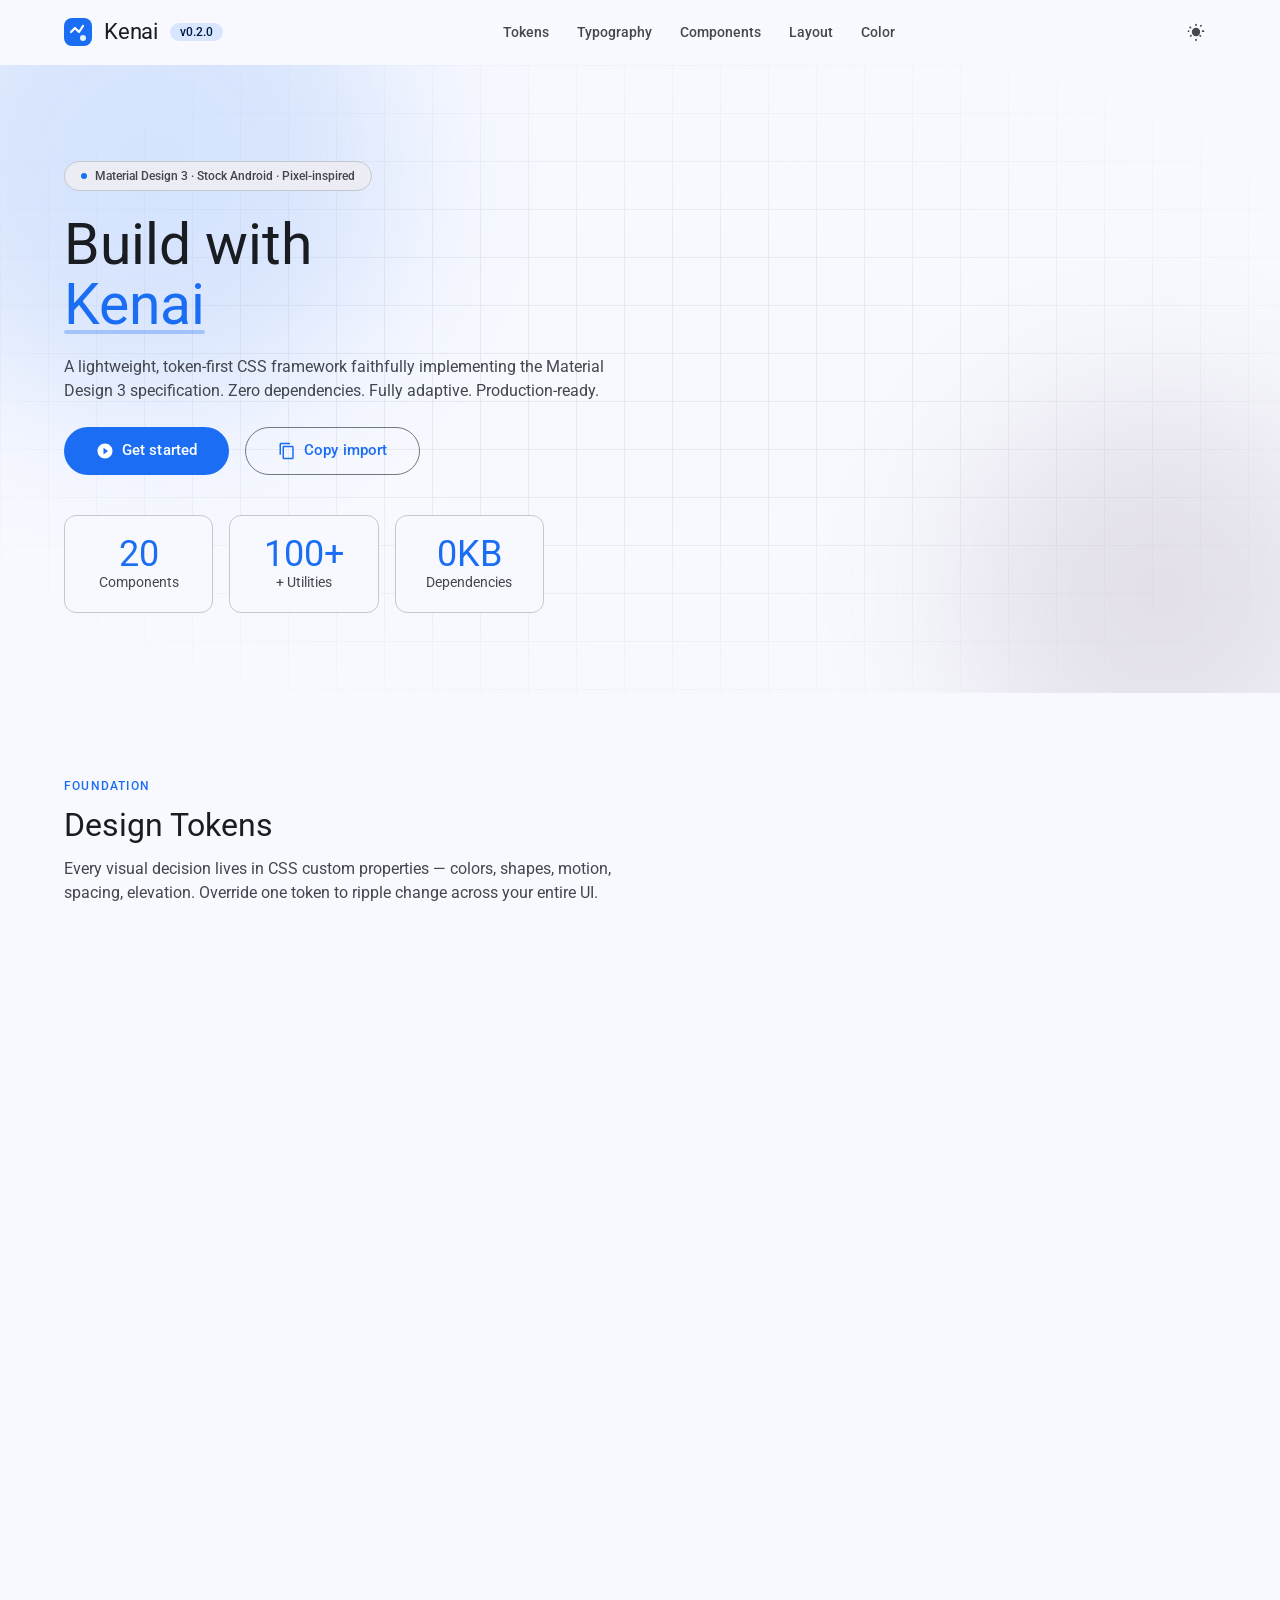
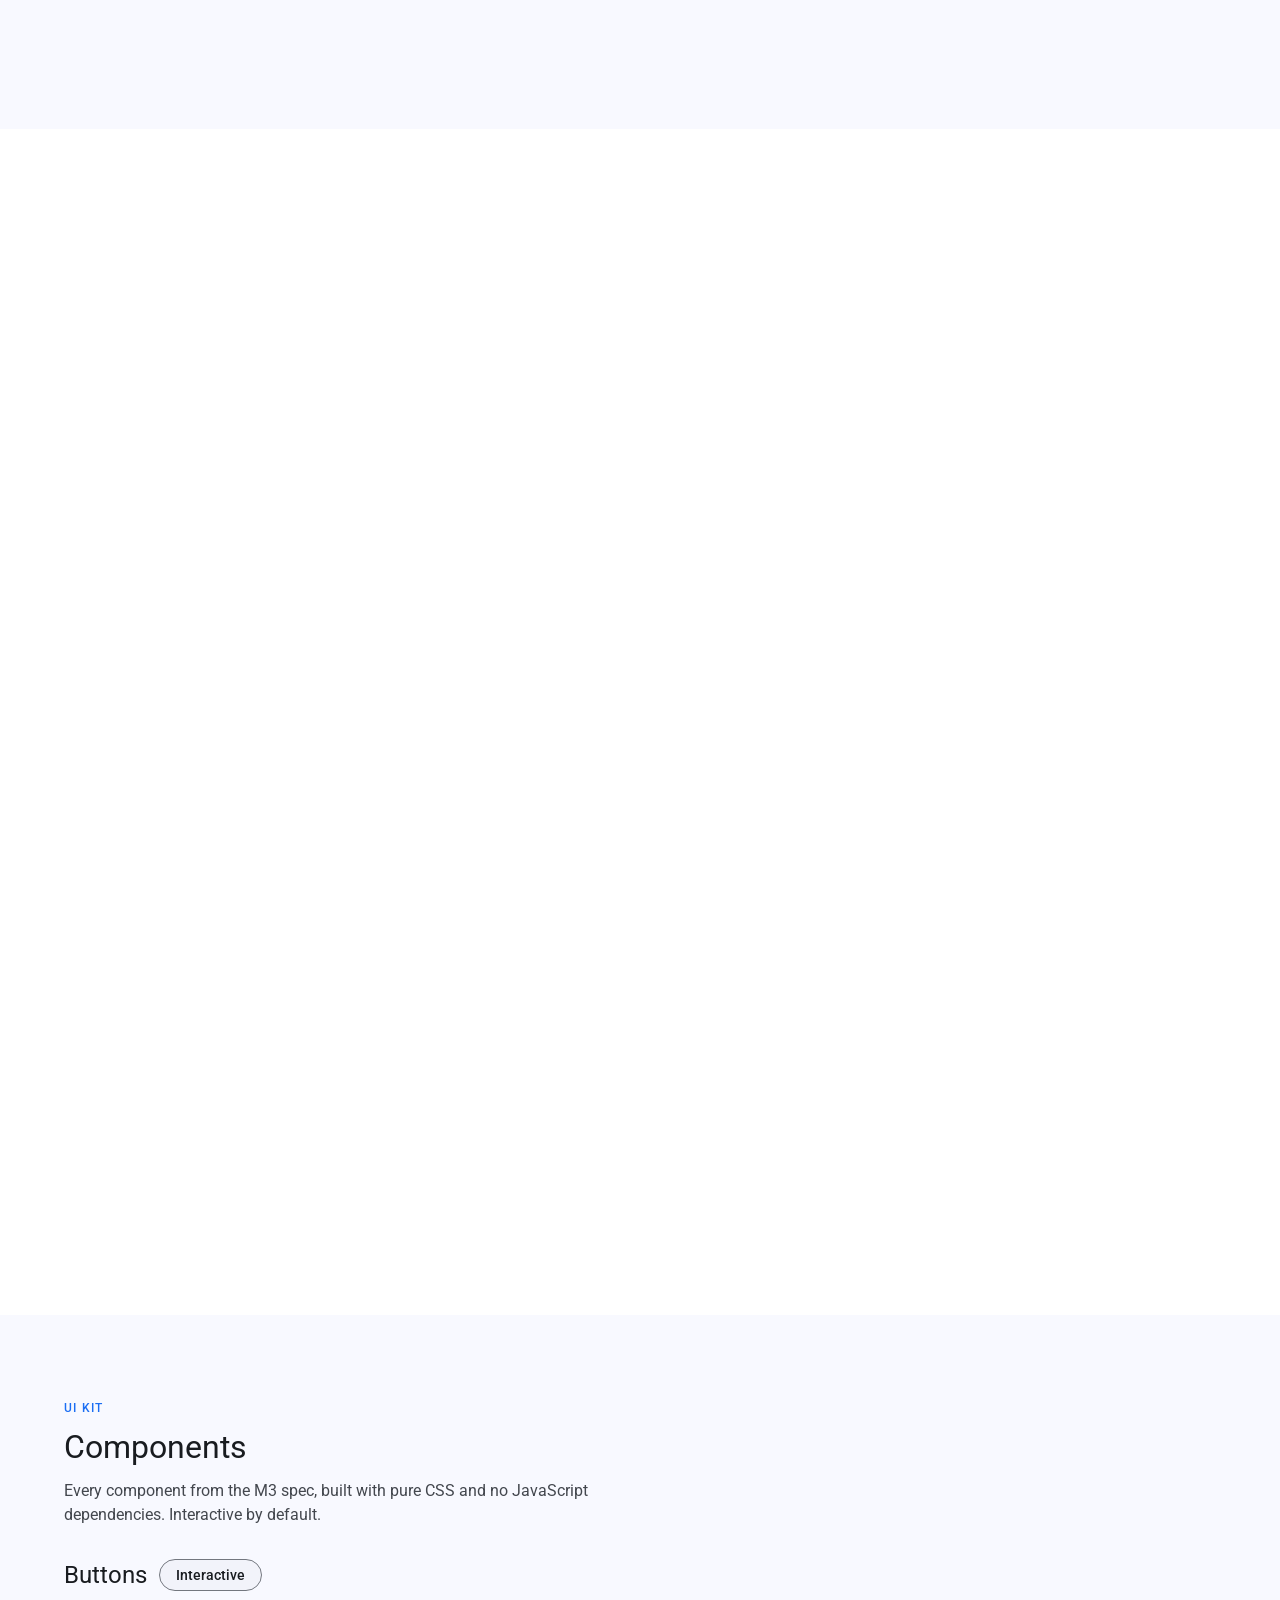
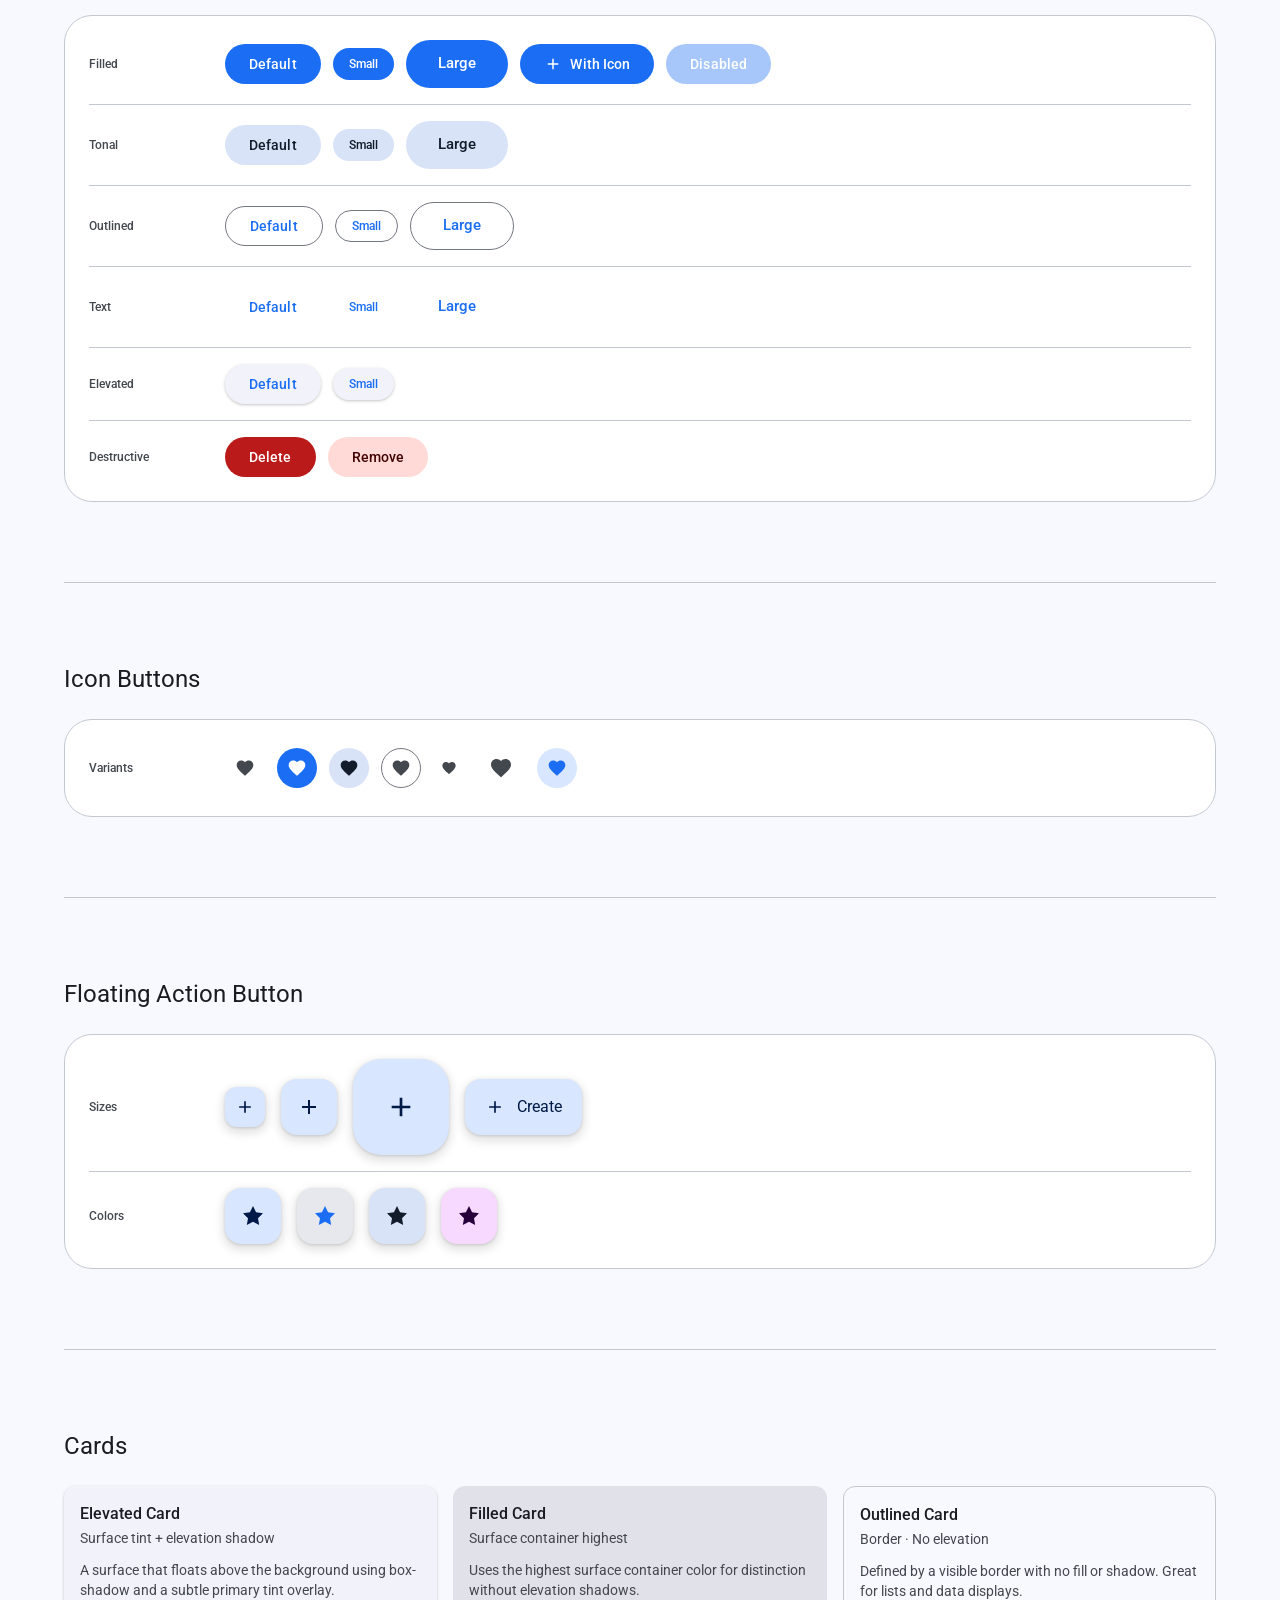
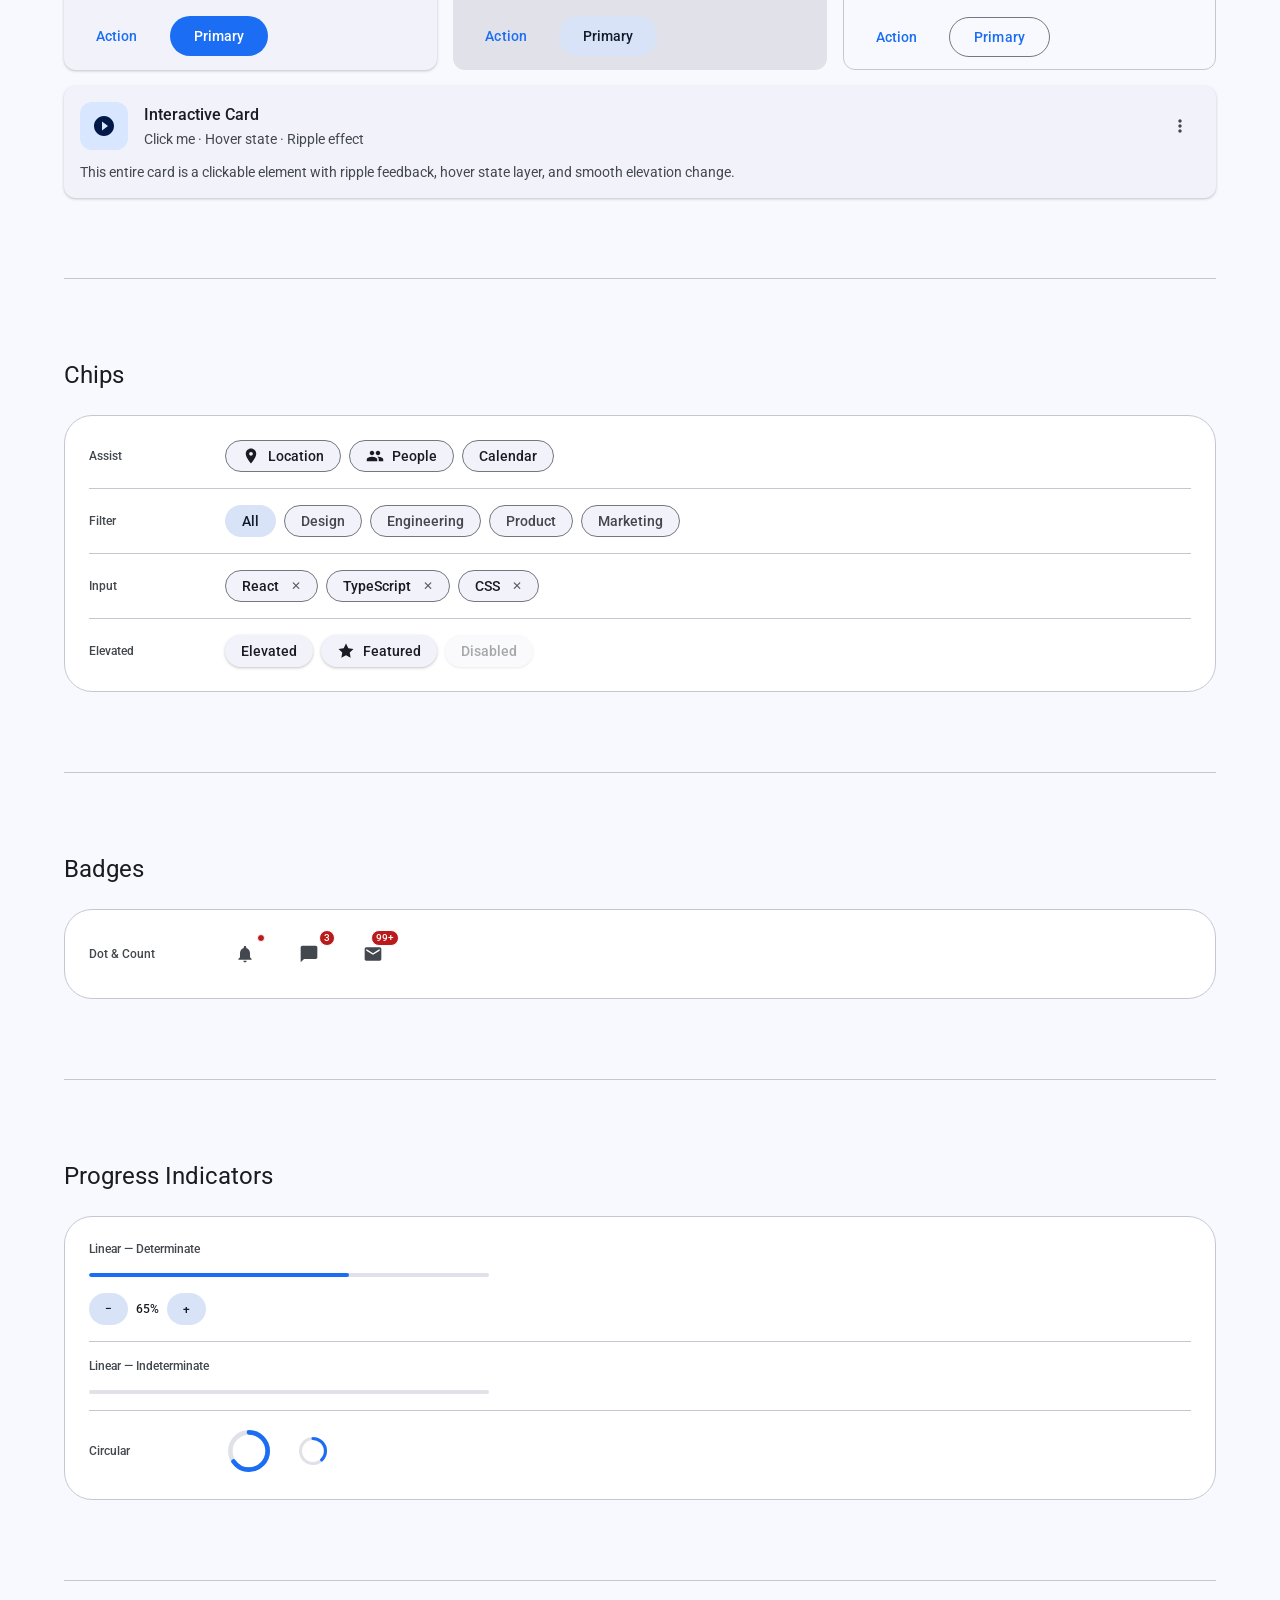
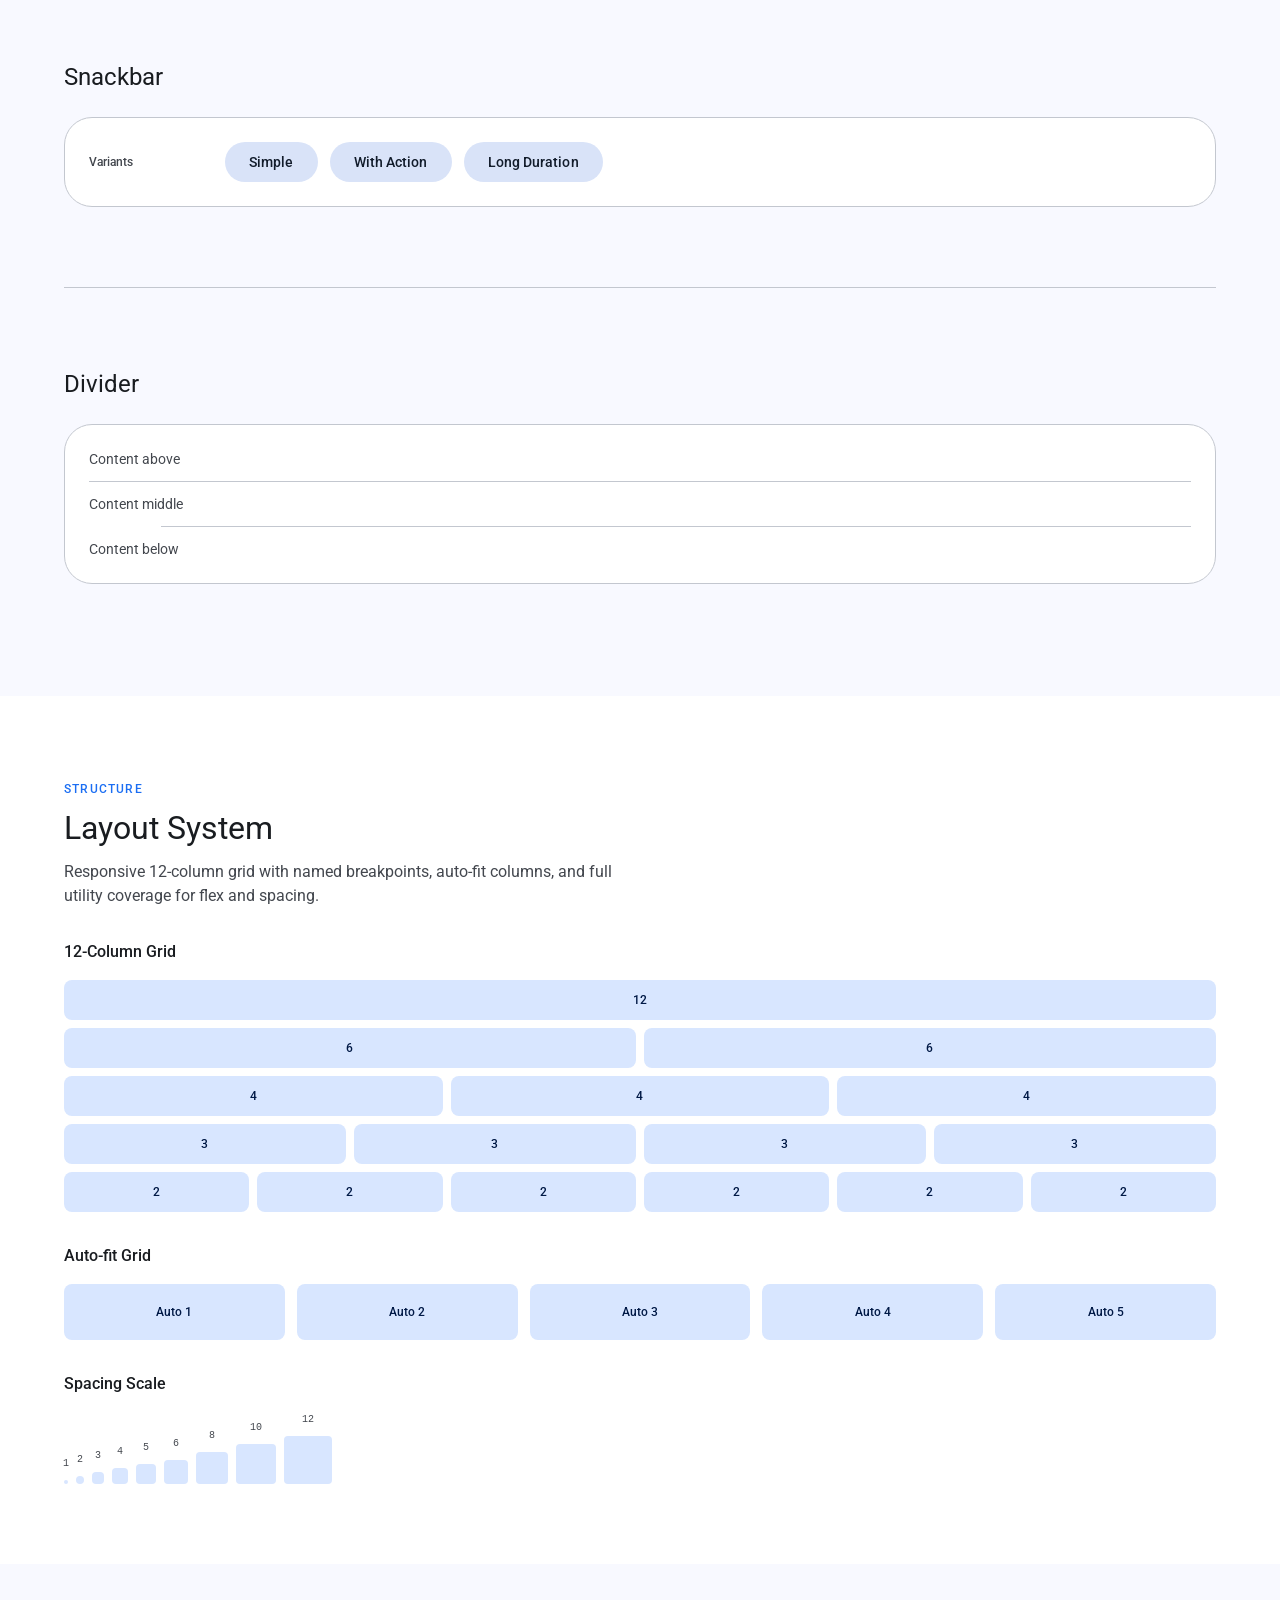
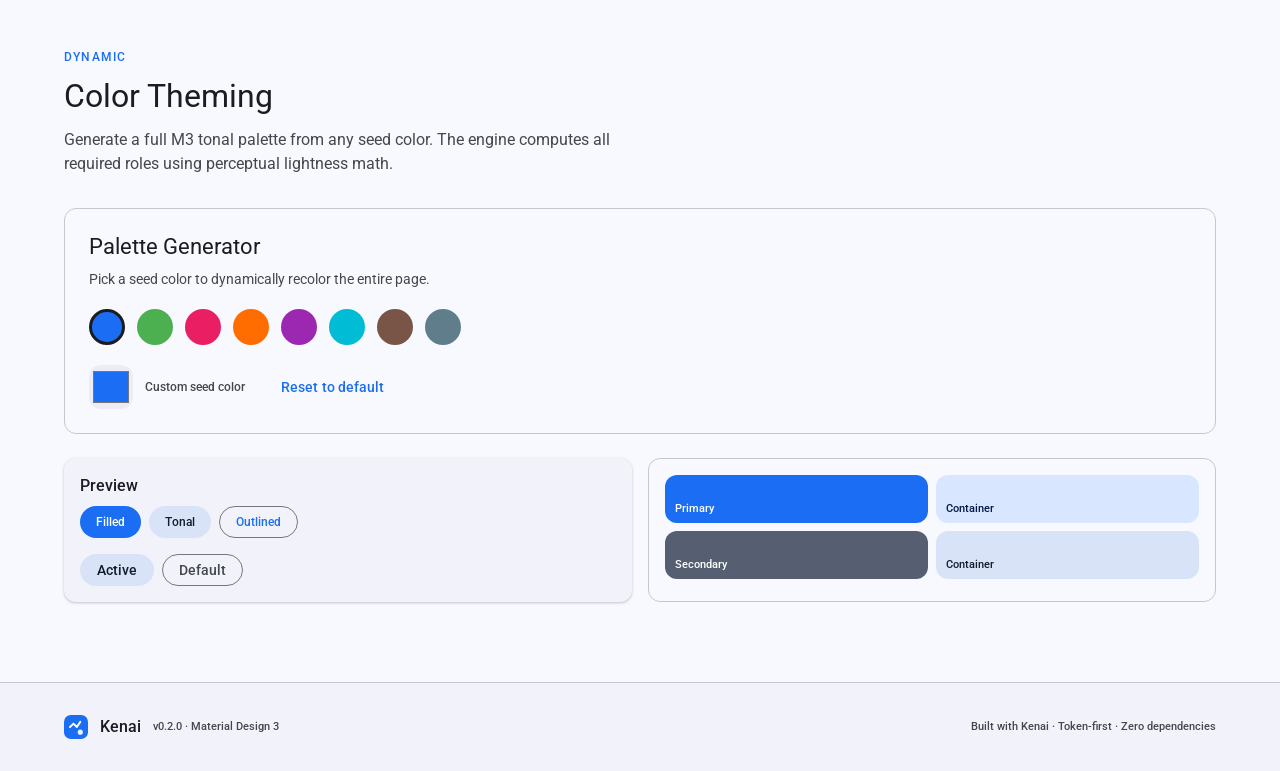
==== commit 256f8da7: "Update print statement from 'Hello' to 'Goodbye'" ====
--- a/index.html
+++ b/index.html
@@ -7,8 +7,925 @@
   <link rel="preconnect" href="https://fonts.googleapis.com" />
   <link rel="preconnect" href="https://fonts.gstatic.com" crossorigin />
   <link href="https://fonts.googleapis.com/css2?family=Google+Sans:wght@400;500;700&family=Roboto:wght@300;400;500&family=Roboto+Mono:wght@400;500&display=swap" rel="stylesheet" />
-  <link rel="stylesheet" href="kenai0_2_0.css" />
-  <link rel="stylesheet" href="index.css" />
+
+  <style>
+    /* ============================================================
+       kenai0_2_0.css — Material Design 3 Core Framework
+       ============================================================ */
+
+    /* ── CSS Reset ── */
+    *, *::before, *::after { box-sizing: border-box; margin: 0; padding: 0; }
+    html { scroll-behavior: smooth; -webkit-text-size-adjust: 100%; }
+    body { line-height: 1.5; -webkit-font-smoothing: antialiased; }
+    img, svg { display: block; max-width: 100%; }
+    button, input, select, textarea { font: inherit; }
+    a { text-decoration: none; color: inherit; }
+    button { cursor: pointer; border: none; background: none; }
+
+    /* ── Design Tokens ── */
+    :root {
+      /* --- Color Palette (Pixel Blue default) --- */
+      --md-primary:                  #1B6EF3;
+      --md-on-primary:               #ffffff;
+      --md-primary-container:        #D8E6FF;
+      --md-on-primary-container:     #001946;
+      --md-secondary:                #555F71;
+      --md-on-secondary:             #ffffff;
+      --md-secondary-container:      #D9E3F8;
+      --md-on-secondary-container:   #121C2B;
+      --md-tertiary:                 #6E5676;
+      --md-on-tertiary:              #ffffff;
+      --md-tertiary-container:       #F7D8FF;
+      --md-on-tertiary-container:    #27003B;
+      --md-error:                    #BA1A1A;
+      --md-on-error:                 #ffffff;
+      --md-error-container:          #FFDAD6;
+      --md-on-error-container:       #410002;
+
+      /* --- Surfaces --- */
+      --md-background:                        #F8F9FF;
+      --md-on-background:                     #191C20;
+      --md-surface:                           #F8F9FF;
+      --md-on-surface:                        #191C20;
+      --md-surface-variant:                   #DFE2EB;
+      --md-on-surface-variant:                #43474E;
+      --md-surface-container-lowest:          #ffffff;
+      --md-surface-container-low:             #F2F3FA;
+      --md-surface-container:                 #ECEDF4;
+      --md-surface-container-high:            #E6E8EE;
+      --md-surface-container-highest:         #E1E2E9;
+      --md-inverse-surface:                   #2E3036;
+      --md-inverse-on-surface:                #F0F0F7;
+      --md-inverse-primary:                   #ADC6FF;
+      --md-surface-tint:                      #1B6EF3;
+
+      /* --- Outline --- */
+      --md-outline:          #73777F;
+      --md-outline-variant:  #C3C7CF;
+
+      /* --- Scrim / Shadow --- */
+      --md-scrim:  rgba(0,0,0,0.32);
+
+      /* --- Shape Scale --- */
+      --md-shape-none:        0px;
+      --md-shape-extra-small: 4px;
+      --md-shape-small:       8px;
+      --md-shape-medium:      12px;
+      --md-shape-large:       16px;
+      --md-shape-extra-large: 28px;
+      --md-shape-full:        9999px;
+
+      /* --- Elevation Shadows --- */
+      --md-elevation-0: none;
+      --md-elevation-1: 0 1px 2px rgba(0,0,0,.12), 0 1px 3px 1px rgba(0,0,0,.08);
+      --md-elevation-2: 0 1px 2px rgba(0,0,0,.12), 0 2px 6px 2px rgba(0,0,0,.08);
+      --md-elevation-3: 0 4px 8px 3px rgba(0,0,0,.10), 0 1px 3px rgba(0,0,0,.14);
+      --md-elevation-4: 0 6px 10px 4px rgba(0,0,0,.10), 0 2px 3px rgba(0,0,0,.14);
+      --md-elevation-5: 0 8px 12px 6px rgba(0,0,0,.10), 0 4px 4px rgba(0,0,0,.14);
+
+      /* --- Typography Scale --- */
+      --md-font-brand:  'Google Sans', 'Roboto', sans-serif;
+      --md-font-plain:  'Roboto', sans-serif;
+      --md-font-mono:   'Roboto Mono', monospace;
+
+      --md-display-large-size:    3.5625rem;
+      --md-display-large-line:    4rem;
+      --md-display-large-weight:  400;
+
+      --md-display-medium-size:   2.8125rem;
+      --md-display-medium-line:   3.25rem;
+      --md-display-medium-weight: 400;
+
+      --md-display-small-size:    2.25rem;
+      --md-display-small-line:    2.75rem;
+      --md-display-small-weight:  400;
+
+      --md-headline-large-size:   2rem;
+      --md-headline-large-line:   2.5rem;
+      --md-headline-large-weight: 400;
+
+      --md-headline-medium-size:  1.75rem;
+      --md-headline-medium-line:  2.25rem;
+      --md-headline-medium-weight:400;
+
+      --md-headline-small-size:   1.5rem;
+      --md-headline-small-line:   2rem;
+      --md-headline-small-weight: 400;
+
+      --md-title-large-size:      1.375rem;
+      --md-title-large-line:      1.75rem;
+      --md-title-large-weight:    400;
+
+      --md-title-medium-size:     1rem;
+      --md-title-medium-line:     1.5rem;
+      --md-title-medium-weight:   500;
+
+      --md-title-small-size:      0.875rem;
+      --md-title-small-line:      1.25rem;
+      --md-title-small-weight:    500;
+
+      --md-body-large-size:       1rem;
+      --md-body-large-line:       1.5rem;
+      --md-body-large-weight:     400;
+
+      --md-body-medium-size:      0.875rem;
+      --md-body-medium-line:      1.25rem;
+      --md-body-medium-weight:    400;
+
+      --md-body-small-size:       0.75rem;
+      --md-body-small-line:       1rem;
+      --md-body-small-weight:     400;
+
+      --md-label-large-size:      0.875rem;
+      --md-label-large-line:      1.25rem;
+      --md-label-large-weight:    500;
+
+      --md-label-medium-size:     0.75rem;
+      --md-label-medium-line:     1rem;
+      --md-label-medium-weight:   500;
+
+      --md-label-small-size:      0.6875rem;
+      --md-label-small-line:      1rem;
+      --md-label-small-weight:    500;
+
+      /* --- Motion --- */
+      --md-duration-short-1:  50ms;
+      --md-duration-short-2:  100ms;
+      --md-duration-short-3:  150ms;
+      --md-duration-short-4:  200ms;
+      --md-duration-medium-1: 250ms;
+      --md-duration-medium-2: 300ms;
+      --md-duration-medium-3: 350ms;
+      --md-duration-medium-4: 400ms;
+      --md-duration-long-1:   450ms;
+      --md-duration-long-2:   500ms;
+      --md-duration-long-3:   550ms;
+      --md-duration-long-4:   600ms;
+
+      --md-easing-linear:            linear;
+      --md-easing-standard:          cubic-bezier(0.2, 0, 0, 1);
+      --md-easing-standard-decel:    cubic-bezier(0, 0, 0, 1);
+      --md-easing-standard-accel:    cubic-bezier(0.3, 0, 1, 1);
+      --md-easing-emphasized:        cubic-bezier(0.2, 0, 0, 1);
+      --md-easing-emphasized-decel:  cubic-bezier(0.05, 0.7, 0.1, 1);
+      --md-easing-emphasized-accel:  cubic-bezier(0.3, 0, 0.8, 0.15);
+      --md-easing-spring:            cubic-bezier(0.34, 1.56, 0.64, 1);
+
+      /* --- Z-index scale --- */
+      --md-z-base:    0;
+      --md-z-raised:  1;
+      --md-z-overlay: 10;
+      --md-z-sticky:  100;
+      --md-z-modal:   200;
+      --md-z-toast:   300;
+
+      /* --- State layers --- */
+      --md-state-hover-opacity:   0.08;
+      --md-state-focus-opacity:   0.12;
+      --md-state-pressed-opacity: 0.12;
+      --md-state-dragged-opacity: 0.16;
+
+      /* --- Spacing --- */
+      --md-spacing-1:  4px;
+      --md-spacing-2:  8px;
+      --md-spacing-3:  12px;
+      --md-spacing-4:  16px;
+      --md-spacing-5:  20px;
+      --md-spacing-6:  24px;
+      --md-spacing-8:  32px;
+      --md-spacing-10: 40px;
+      --md-spacing-12: 48px;
+      --md-spacing-16: 64px;
+    }
+
+    /* ── Dark mode ── */
+    [data-theme="dark"], .dark {
+      --md-primary:                  #ADC6FF;
+      --md-on-primary:               #002E6C;
+      --md-primary-container:        #004499;
+      --md-on-primary-container:     #D8E6FF;
+      --md-secondary:                #BDC7DC;
+      --md-on-secondary:             #273141;
+      --md-secondary-container:      #3D4758;
+      --md-on-secondary-container:   #D9E3F8;
+      --md-tertiary:                 #DBBCE4;
+      --md-on-tertiary:              #3D1F4C;
+      --md-tertiary-container:       #553D64;
+      --md-on-tertiary-container:    #F7D8FF;
+      --md-error:                    #FFB4AB;
+      --md-on-error:                 #690005;
+      --md-error-container:          #93000A;
+      --md-on-error-container:       #FFDAD6;
+
+      --md-background:                        #111318;
+      --md-on-background:                     #E2E2E9;
+      --md-surface:                           #111318;
+      --md-on-surface:                        #E2E2E9;
+      --md-surface-variant:                   #43474E;
+      --md-on-surface-variant:                #C3C7CF;
+      --md-surface-container-lowest:          #0C0E13;
+      --md-surface-container-low:             #191C20;
+      --md-surface-container:                 #1D2024;
+      --md-surface-container-high:            #282A2F;
+      --md-surface-container-highest:         #32353A;
+      --md-inverse-surface:                   #E2E2E9;
+      --md-inverse-on-surface:                #2E3036;
+      --md-inverse-primary:                   #1B6EF3;
+      --md-surface-tint:                      #ADC6FF;
+
+      --md-outline:         #8D9199;
+      --md-outline-variant: #43474E;
+      --md-scrim:           rgba(0,0,0,0.6);
+    }
+
+    /* ── Base ── */
+    body {
+      font-family: var(--md-font-plain);
+      font-size: var(--md-body-large-size);
+      line-height: var(--md-body-large-line);
+      font-weight: var(--md-body-large-weight);
+      color: var(--md-on-surface);
+      background-color: var(--md-background);
+      transition:
+        background-color var(--md-duration-medium-2) var(--md-easing-standard),
+        color var(--md-duration-medium-2) var(--md-easing-standard);
+    }
+
+    /* ── Typography classes ── */
+    .display-large  { font-family:var(--md-font-brand); font-size:var(--md-display-large-size);   line-height:var(--md-display-large-line);   font-weight:var(--md-display-large-weight); }
+    .display-medium { font-family:var(--md-font-brand); font-size:var(--md-display-medium-size);  line-height:var(--md-display-medium-line);  font-weight:var(--md-display-medium-weight); }
+    .display-small  { font-family:var(--md-font-brand); font-size:var(--md-display-small-size);   line-height:var(--md-display-small-line);   font-weight:var(--md-display-small-weight); }
+    .headline-large  { font-family:var(--md-font-brand); font-size:var(--md-headline-large-size);  line-height:var(--md-headline-large-line);  font-weight:var(--md-headline-large-weight); }
+    .headline-medium { font-family:var(--md-font-brand); font-size:var(--md-headline-medium-size); line-height:var(--md-headline-medium-line); font-weight:var(--md-headline-medium-weight); }
+    .headline-small  { font-family:var(--md-font-brand); font-size:var(--md-headline-small-size);  line-height:var(--md-headline-small-line);  font-weight:var(--md-headline-small-weight); }
+    .title-large   { font-family:var(--md-font-brand); font-size:var(--md-title-large-size);   line-height:var(--md-title-large-line);   font-weight:var(--md-title-large-weight); }
+    .title-medium  { font-family:var(--md-font-plain); font-size:var(--md-title-medium-size);  line-height:var(--md-title-medium-line);  font-weight:var(--md-title-medium-weight); }
+    .title-small   { font-family:var(--md-font-plain); font-size:var(--md-title-small-size);   line-height:var(--md-title-small-line);   font-weight:var(--md-title-small-weight); }
+    .body-large    { font-family:var(--md-font-plain); font-size:var(--md-body-large-size);    line-height:var(--md-body-large-line);    font-weight:var(--md-body-large-weight); }
+    .body-medium   { font-family:var(--md-font-plain); font-size:var(--md-body-medium-size);   line-height:var(--md-body-medium-line);   font-weight:var(--md-body-medium-weight); }
+    .body-small    { font-family:var(--md-font-plain); font-size:var(--md-body-small-size);    line-height:var(--md-body-small-line);    font-weight:var(--md-body-small-weight); }
+    .label-large   { font-family:var(--md-font-plain); font-size:var(--md-label-large-size);   line-height:var(--md-label-large-line);   font-weight:var(--md-label-large-weight); }
+    .label-medium  { font-family:var(--md-font-plain); font-size:var(--md-label-medium-size);  line-height:var(--md-label-medium-line);  font-weight:var(--md-label-medium-weight); }
+    .label-small   { font-family:var(--md-font-plain); font-size:var(--md-label-small-size);   line-height:var(--md-label-small-line);   font-weight:var(--md-label-small-weight); }
+
+    /* ── Layout utilities ── */
+    .container {
+      width: 100%;
+      max-width: 1200px;
+      margin: 0 auto;
+      padding: 0 24px;
+    }
+    .flex        { display: flex; }
+    .flex-col    { flex-direction: column; }
+    .items-center   { align-items: center; }
+    .items-end      { align-items: flex-end; }
+    .justify-between{ justify-content: space-between; }
+    .flex-wrap   { flex-wrap: wrap; }
+    .self-center { align-self: center; }
+    .gap-2 { gap: 8px; }
+    .gap-3 { gap: 12px; }
+    .gap-4 { gap: 16px; }
+    .gap-6 { gap: 24px; }
+    .mt-2  { margin-top: 8px; }
+    .mt-3  { margin-top: 12px; }
+    .mt-4  { margin-top: 16px; }
+    .mt-5  { margin-top: 20px; }
+    .mt-6  { margin-top: 24px; }
+    .mt-8  { margin-top: 32px; }
+    .mt-10 { margin-top: 40px; }
+    .mb-2  { margin-bottom: 8px; }
+    .mb-3  { margin-bottom: 12px; }
+    .mb-4  { margin-bottom: 16px; }
+    .mb-5  { margin-bottom: 20px; }
+    .mb-6  { margin-bottom: 24px; }
+    .p-4   { padding: 16px; }
+    .p-6   { padding: 24px; }
+    .px-3  { padding-left: 12px; padding-right: 12px; }
+    .py-1  { padding-top: 4px; padding-bottom: 4px; }
+    .w-full{ width: 100%; }
+    .max-w-sm { max-width: 560px; }
+    .hidden { display: none !important; }
+    .opacity-disabled { opacity: 0.38; pointer-events: none; }
+
+    /* Grid */
+    .grid        { display: grid; }
+    .grid-3      { grid-template-columns: repeat(3, 1fr); gap: 16px; }
+    .grid-auto   { display: grid; grid-template-columns: repeat(auto-fit, minmax(var(--grid-min, 240px), 1fr)); gap: 16px; }
+    .grid-auto-sm{ display: grid; grid-template-columns: repeat(auto-fit, minmax(140px, 1fr)); gap: 8px; }
+    .gap-3.grid, .gap-3 { gap: 12px; }
+    .gap-4.grid, .gap-4 { gap: 16px; }
+    .col-span-full { grid-column: 1 / -1; }
+
+    /* ── Color utilities ── */
+    .text-primary           { color: var(--md-primary); }
+    .text-on-surface        { color: var(--md-on-surface); }
+    .text-on-surface-variant{ color: var(--md-on-surface-variant); }
+    .text-on-primary        { color: var(--md-on-primary); }
+    .text-on-secondary      { color: var(--md-on-secondary); }
+
+    .bg-primary             { background-color: var(--md-primary); }
+    .bg-primary-container   { background-color: var(--md-primary-container); }
+    .bg-secondary-container { background-color: var(--md-secondary-container); }
+    .bg-tertiary-container  { background-color: var(--md-tertiary-container); }
+    .bg-error-container     { background-color: var(--md-error-container); }
+    .bg-surface             { background-color: var(--md-surface); }
+    .bg-surface-container   { background-color: var(--md-surface-container); }
+    .bg-surface-container-lowest { background-color: var(--md-surface-container-lowest); }
+    .bg-surface-container-low    { background-color: var(--md-surface-container-low); }
+    .bg-surface-container-high   { background-color: var(--md-surface-container-high); }
+
+    /* ── Shape utilities ── */
+    .rounded-xs   { border-radius: var(--md-shape-extra-small); }
+    .rounded-sm   { border-radius: var(--md-shape-small); }
+    .rounded-md   { border-radius: var(--md-shape-medium); }
+    .rounded-lg   { border-radius: var(--md-shape-large); }
+    .rounded-xl   { border-radius: var(--md-shape-extra-large); }
+    .rounded-full { border-radius: var(--md-shape-full); }
+
+    /* ── Elevation utilities ── */
+    .elevation-0 { box-shadow: var(--md-elevation-0); }
+    .elevation-1 { box-shadow: var(--md-elevation-1); }
+    .elevation-2 { box-shadow: var(--md-elevation-2); }
+    .elevation-3 { box-shadow: var(--md-elevation-3); }
+    .elevation-4 { box-shadow: var(--md-elevation-4); }
+    .elevation-5 { box-shadow: var(--md-elevation-5); }
+
+    /* ── Ripple ── */
+    .ripple {
+      position: relative;
+      overflow: hidden;
+      -webkit-tap-highlight-color: transparent;
+    }
+    .ripple-wave {
+      position: absolute;
+      border-radius: 50%;
+      background: currentColor;
+      opacity: 0;
+      pointer-events: none;
+      transform: scale(0);
+      animation: ripple-anim 600ms var(--md-easing-standard) forwards;
+    }
+    @keyframes ripple-anim {
+      to { transform: scale(4); opacity: 0; }
+    }
+
+    /* ── Buttons ── */
+    .btn {
+      display: inline-flex;
+      align-items: center;
+      justify-content: center;
+      gap: 8px;
+      height: 40px;
+      padding: 0 24px;
+      border-radius: var(--md-shape-full);
+      font-family: var(--md-font-plain);
+      font-size: var(--md-label-large-size);
+      font-weight: var(--md-label-large-weight);
+      line-height: 1;
+      letter-spacing: 0.00625em;
+      white-space: nowrap;
+      cursor: pointer;
+      border: none;
+      outline: none;
+      transition:
+        box-shadow var(--md-duration-short-4) var(--md-easing-standard),
+        background-color var(--md-duration-short-4) var(--md-easing-standard),
+        color var(--md-duration-short-4) var(--md-easing-standard),
+        opacity var(--md-duration-short-4) var(--md-easing-standard);
+      text-decoration: none;
+    }
+    .btn:disabled { opacity: 0.38; pointer-events: none; }
+    .btn-sm { height: 32px; padding: 0 16px; font-size: 0.75rem; }
+    .btn-lg { height: 48px; padding: 0 32px; font-size: 0.9375rem; }
+
+    .btn-icon { width: 18px; height: 18px; flex-shrink: 0; }
+
+    .btn-filled  { background-color: var(--md-primary); color: var(--md-on-primary); }
+    .btn-filled:hover  { box-shadow: var(--md-elevation-1); background-color: color-mix(in srgb, var(--md-primary) 92%, var(--md-on-primary)); }
+
+    .btn-tonal  { background-color: var(--md-secondary-container); color: var(--md-on-secondary-container); }
+    .btn-tonal:hover { box-shadow: var(--md-elevation-1); background-color: color-mix(in srgb, var(--md-secondary-container) 92%, var(--md-on-secondary-container)); }
+
+    .btn-outlined {
+      background: transparent;
+      color: var(--md-primary);
+      border: 1px solid var(--md-outline);
+    }
+    .btn-outlined:hover { background-color: color-mix(in srgb, var(--md-primary) 8%, transparent); }
+
+    .btn-text { background: transparent; color: var(--md-primary); }
+    .btn-text:hover { background-color: color-mix(in srgb, var(--md-primary) 8%, transparent); }
+
+    .btn-elevated {
+      background-color: var(--md-surface-container-low);
+      color: var(--md-primary);
+      box-shadow: var(--md-elevation-1);
+    }
+    .btn-elevated:hover { box-shadow: var(--md-elevation-2); }
+
+    .btn-error.btn-filled  { background-color: var(--md-error); color: var(--md-on-error); }
+    .btn-error.btn-tonal   { background-color: var(--md-error-container); color: var(--md-on-error-container); }
+
+    /* ── Icon Button ── */
+    .icon-btn {
+      display: inline-flex;
+      align-items: center;
+      justify-content: center;
+      width: 40px;
+      height: 40px;
+      border-radius: 50%;
+      color: var(--md-on-surface-variant);
+      border: none;
+      background: transparent;
+      cursor: pointer;
+      transition:
+        background-color var(--md-duration-short-4) var(--md-easing-standard),
+        color var(--md-duration-short-4) var(--md-easing-standard);
+      flex-shrink: 0;
+    }
+    .icon-btn:hover { background-color: var(--md-surface-container); color: var(--md-on-surface); }
+    .icon-btn[aria-pressed="true"] { color: var(--md-primary); background-color: var(--md-primary-container); }
+    .icon-btn-filled  { background-color: var(--md-primary); color: var(--md-on-primary); }
+    .icon-btn-filled:hover { background-color: color-mix(in srgb, var(--md-primary) 90%, var(--md-on-primary)); }
+    .icon-btn-tonal   { background-color: var(--md-secondary-container); color: var(--md-on-secondary-container); }
+    .icon-btn-tonal:hover { background-color: color-mix(in srgb, var(--md-secondary-container) 90%, var(--md-on-secondary-container)); }
+    .icon-btn-outlined { border: 1px solid var(--md-outline); }
+    .icon-btn-sm { width: 32px; height: 32px; }
+    .icon-btn-lg { width: 48px; height: 48px; }
+
+    /* ── FAB ── */
+    .fab {
+      display: inline-flex;
+      align-items: center;
+      justify-content: center;
+      width: 56px;
+      height: 56px;
+      border-radius: var(--md-shape-large);
+      background-color: var(--md-primary-container);
+      color: var(--md-on-primary-container);
+      border: none;
+      cursor: pointer;
+      box-shadow: var(--md-elevation-3);
+      transition:
+        box-shadow var(--md-duration-short-4) var(--md-easing-standard),
+        background-color var(--md-duration-short-4) var(--md-easing-standard);
+    }
+    .fab:hover { box-shadow: var(--md-elevation-4); }
+    .fab-sm { width: 40px; height: 40px; border-radius: var(--md-shape-medium); }
+    .fab-lg { width: 96px; height: 96px; border-radius: var(--md-shape-extra-large); }
+    .fab-extended {
+      width: auto;
+      padding: 0 20px;
+      gap: 12px;
+      border-radius: var(--md-shape-large);
+    }
+    .fab-surface   { background-color: var(--md-surface-container-high); color: var(--md-primary); }
+    .fab-secondary { background-color: var(--md-secondary-container); color: var(--md-on-secondary-container); }
+    .fab-tertiary  { background-color: var(--md-tertiary-container); color: var(--md-on-tertiary-container); }
+
+    /* ── Cards ── */
+    .card {
+      border-radius: var(--md-shape-medium);
+      overflow: hidden;
+      transition:
+        box-shadow var(--md-duration-short-4) var(--md-easing-standard),
+        background-color var(--md-duration-medium-2) var(--md-easing-standard);
+    }
+    .card-elevated {
+      background-color: var(--md-surface-container-low);
+      box-shadow: var(--md-elevation-1);
+    }
+    .card-elevated:hover { box-shadow: var(--md-elevation-2); }
+    .card-filled  { background-color: var(--md-surface-container-highest); }
+    .card-outlined {
+      background-color: var(--md-surface);
+      border: 1px solid var(--md-outline-variant);
+    }
+    .card-interactive { cursor: pointer; }
+    .card-interactive:hover { box-shadow: var(--md-elevation-2); }
+
+    .card-header {
+      display: flex;
+      align-items: center;
+      gap: 16px;
+      padding: 16px 16px 0;
+    }
+    .card-header-text { flex: 1; min-width: 0; }
+    .card-title   { font-family: var(--md-font-brand); font-size: var(--md-title-medium-size); font-weight: var(--md-title-medium-weight); line-height: var(--md-title-medium-line); color: var(--md-on-surface); }
+    .card-subtitle{ font-size: var(--md-body-medium-size); color: var(--md-on-surface-variant); line-height: var(--md-body-medium-line); margin-top: 2px; }
+    .card-body    { padding: 12px 16px 16px; color: var(--md-on-surface-variant); font-size: var(--md-body-medium-size); line-height: var(--md-body-medium-line); }
+    .card-actions { display: flex; align-items: center; gap: 8px; padding: 0 8px 12px; flex-wrap: wrap; }
+
+    /* ── Chips ── */
+    .chip {
+      display: inline-flex;
+      align-items: center;
+      gap: 8px;
+      height: 32px;
+      padding: 0 16px;
+      border-radius: var(--md-shape-full);
+      font-family: var(--md-font-plain);
+      font-size: var(--md-label-large-size);
+      font-weight: var(--md-label-large-weight);
+      cursor: pointer;
+      border: none;
+      white-space: nowrap;
+      transition:
+        background-color var(--md-duration-short-4) var(--md-easing-standard),
+        box-shadow var(--md-duration-short-4) var(--md-easing-standard);
+    }
+    .chip-icon { width: 18px; height: 18px; }
+    .chip-group { display: flex; flex-wrap: wrap; gap: 8px; }
+    .chip-assist   { background-color: var(--md-surface-container-low); color: var(--md-on-surface); border: 1px solid var(--md-outline); }
+    .chip-assist:hover { background-color: var(--md-surface-container); box-shadow: var(--md-elevation-1); }
+    .chip-filter   { background-color: var(--md-surface-container-low); color: var(--md-on-surface-variant); border: 1px solid var(--md-outline); }
+    .chip-filter:hover { background-color: var(--md-surface-container); }
+    .chip-filter.selected { background-color: var(--md-secondary-container); color: var(--md-on-secondary-container); border-color: transparent; }
+    .chip-input    { background-color: var(--md-surface-container-low); color: var(--md-on-surface); border: 1px solid var(--md-outline); }
+    .chip-input:hover { background-color: var(--md-surface-container); }
+    .chip-elevated { background-color: var(--md-surface-container-low); color: var(--md-on-surface); box-shadow: var(--md-elevation-1); }
+    .chip-elevated:hover { box-shadow: var(--md-elevation-2); }
+    .chip-remove { font-size: 12px; opacity: 0.7; margin-left: 4px; line-height: 1; }
+
+    /* ── Badges ── */
+    .badge-wrapper { position: relative; display: inline-flex; }
+    .badge {
+      position: absolute;
+      top: 0; right: 0;
+      width: 8px; height: 8px;
+      border-radius: 50%;
+      background: var(--md-error);
+      border: 1.5px solid var(--md-surface);
+    }
+    .badge-count {
+      position: absolute;
+      top: -4px; right: -6px;
+      min-width: 16px;
+      height: 16px;
+      padding: 0 4px;
+      border-radius: var(--md-shape-full);
+      background: var(--md-error);
+      color: var(--md-on-error);
+      display: flex;
+      align-items: center;
+      justify-content: center;
+      font-size: 10px;
+      font-weight: 500;
+      white-space: nowrap;
+      border: 1.5px solid var(--md-surface);
+    }
+
+    /* ── Snackbar ── */
+    #kenai-snackbar-container {
+      position: fixed;
+      bottom: 24px;
+      left: 50%;
+      transform: translateX(-50%);
+      z-index: var(--md-z-toast);
+      display: flex;
+      flex-direction: column;
+      align-items: center;
+      gap: 8px;
+      pointer-events: none;
+      width: max-content;
+      max-width: calc(100vw - 48px);
+    }
+    .kenai-snackbar {
+      display: flex;
+      align-items: center;
+      gap: 8px;
+      min-width: 280px;
+      max-width: 560px;
+      padding: 12px 16px;
+      border-radius: var(--md-shape-extra-small);
+      background: var(--md-inverse-surface);
+      color: var(--md-inverse-on-surface);
+      box-shadow: var(--md-elevation-3);
+      font-size: var(--md-body-medium-size);
+      font-family: var(--md-font-plain);
+      pointer-events: auto;
+      animation: snack-in 300ms var(--md-easing-emphasized-decel) both;
+    }
+    .kenai-snackbar.removing {
+      animation: snack-out 200ms var(--md-easing-emphasized-accel) both;
+    }
+    .kenai-snackbar-text { flex: 1; }
+    .kenai-snackbar-action {
+      background: none; border: none; cursor: pointer;
+      color: var(--md-inverse-primary);
+      font-size: var(--md-label-large-size);
+      font-weight: var(--md-label-large-weight);
+      font-family: var(--md-font-plain);
+      padding: 4px 8px;
+      border-radius: var(--md-shape-full);
+      white-space: nowrap;
+      flex-shrink: 0;
+    }
+    @keyframes snack-in  { from { opacity:0; transform:translateY(20px) scale(0.95); } to { opacity:1; transform:translateY(0) scale(1); } }
+    @keyframes snack-out { from { opacity:1; transform:translateY(0) scale(1); } to { opacity:0; transform:translateY(8px) scale(0.95); } }
+
+    /* ── Scrim ── */
+    .scrim {
+      position: fixed;
+      inset: 0;
+      background: var(--md-scrim);
+      z-index: calc(var(--md-z-modal) - 1);
+      animation: scrim-in var(--md-duration-medium-2) var(--md-easing-standard) both;
+    }
+    @keyframes scrim-in { from { opacity:0; } to { opacity:1; } }
+
+    /* ── Theme toggle ── */
+    .kenai-theme-toggle {
+      display: inline-flex;
+      align-items: center;
+      justify-content: center;
+      width: 40px;
+      height: 40px;
+      border-radius: 50%;
+      color: var(--md-on-surface-variant);
+      background: transparent;
+      border: none;
+      cursor: pointer;
+      transition: background-color var(--md-duration-short-4) var(--md-easing-standard);
+    }
+    .kenai-theme-toggle:hover { background-color: var(--md-surface-container); }
+    [data-theme="light"] .icon-dark,
+    [data-theme="dark"]  .icon-light { display: none; }
+    [data-theme="light"] .icon-light,
+    [data-theme="dark"]  .icon-dark  { display: block; }
+    /* default (no attr) = light */
+    :root:not([data-theme]) .icon-dark  { display: none; }
+    :root:not([data-theme]) .icon-light { display: block; }
+
+    /* ── Progress bar class (wrapper) ── */
+    .progress-bar { display: block; }
+
+    /* ============================================================
+       index.css — Showcase-specific styles
+       ============================================================ */
+
+    /* ---- App Bar ---- */
+    .app-bar {
+      position: sticky;
+      top: 0;
+      z-index: var(--md-z-sticky);
+      background: color-mix(in srgb, var(--md-surface) 85%, transparent);
+      backdrop-filter: blur(20px) saturate(1.4);
+      -webkit-backdrop-filter: blur(20px) saturate(1.4);
+      border-bottom: 1px solid transparent;
+      transition:
+        background var(--md-duration-medium-2) var(--md-easing-standard),
+        border-color var(--md-duration-medium-2) var(--md-easing-standard),
+        box-shadow var(--md-duration-medium-2) var(--md-easing-standard);
+    }
+    .app-bar.scrolled {
+      border-color: var(--md-outline-variant);
+      box-shadow: var(--md-elevation-1);
+    }
+    .app-bar-inner {
+      display: flex;
+      align-items: center;
+      justify-content: space-between;
+      height: 64px;
+      gap: 16px;
+    }
+    .app-bar-version {
+      line-height: 1;
+      padding: 3px 10px;
+    }
+    .app-bar-nav {
+      display: flex;
+      align-items: center;
+      gap: 4px;
+    }
+    .nav-link {
+      color: var(--md-on-surface-variant);
+      padding: 8px 12px;
+      border-radius: var(--md-shape-full);
+      transition:
+        color var(--md-duration-short-4) var(--md-easing-standard),
+        background-color var(--md-duration-short-4) var(--md-easing-standard);
+      position: relative;
+      white-space: nowrap;
+    }
+    .nav-link:hover {
+      color: var(--md-on-surface);
+      background: var(--md-surface-container);
+      opacity: 1;
+    }
+    .nav-link.active {
+      color: var(--md-primary);
+      background: var(--md-primary-container);
+    }
+    @media (max-width: 840px) { .app-bar-nav { display: none; } }
+    @media (min-width: 841px) { #mobileMenuBtn { display: none; } }
+
+    /* ---- Mobile Drawer ---- */
+    .mobile-drawer {
+      position: fixed;
+      top: 0;
+      right: -320px;
+      width: 300px;
+      height: 100dvh;
+      background: var(--md-surface-container-low);
+      z-index: var(--md-z-modal);
+      padding: 24px;
+      transition: right var(--md-duration-medium-3) var(--md-easing-emphasized-decel);
+      overflow-y: auto;
+    }
+    .mobile-drawer.open { right: 0; }
+    .drawer-link {
+      display: block;
+      padding: 12px 16px;
+      border-radius: var(--md-shape-large);
+      color: var(--md-on-surface);
+      transition:
+        background-color var(--md-duration-short-4) var(--md-easing-standard),
+        color var(--md-duration-short-4) var(--md-easing-standard);
+    }
+    .drawer-link:hover { background: var(--md-surface-container-high); opacity: 1; }
+
+    /* ---- Hero ---- */
+    .hero {
+      position: relative;
+      padding: 96px 0 80px;
+      overflow: hidden;
+    }
+    .hero-bg-grid {
+      position: absolute;
+      inset: 0;
+      background-image:
+        linear-gradient(to right, var(--md-outline-variant) 1px, transparent 1px),
+        linear-gradient(to bottom, var(--md-outline-variant) 1px, transparent 1px);
+      background-size: 48px 48px;
+      opacity: 0.3;
+      mask-image: radial-gradient(ellipse 80% 80% at 50% 50%, black 30%, transparent 80%);
+    }
+    .hero-blob {
+      position: absolute;
+      border-radius: 50%;
+      filter: blur(80px);
+      opacity: 0.15;
+      animation: blob-drift 12s ease-in-out infinite alternate;
+    }
+    .hero-blob-1 { width:500px; height:500px; background:var(--md-primary); top:-150px; left:-100px; animation-delay:0s; }
+    .hero-blob-2 { width:400px; height:400px; background:var(--md-tertiary); bottom:-100px; right:-80px; animation-delay:-6s; }
+    @keyframes blob-drift {
+      from { transform: translate(0,0) scale(1); }
+      to   { transform: translate(40px,30px) scale(1.08); }
+    }
+    .hero-content { position: relative; z-index: 1; }
+    .hero-badge {
+      display: inline-flex;
+      align-items: center;
+      gap: 8px;
+      background: var(--md-surface-container);
+      border: 1px solid var(--md-outline-variant);
+      border-radius: var(--md-shape-full);
+      padding: 6px 16px;
+      color: var(--md-on-surface-variant);
+      cursor: default;
+      animation: fade-up 0.6s var(--md-easing-emphasized-decel) both;
+    }
+    .hero-badge-dot {
+      width: 6px; height: 6px;
+      border-radius: 50%;
+      background: var(--md-primary);
+      animation: pulse 2s ease-in-out infinite;
+    }
+    @keyframes pulse {
+      0%,100% { transform:scale(1); opacity:1; }
+      50%      { transform:scale(1.5); opacity:0.6; }
+    }
+    .hero-title { margin-top: 24px; line-height: 1.05; animation: fade-up 0.7s var(--md-easing-emphasized-decel) 0.1s both; }
+    .hero-title-accent { color: var(--md-primary); position: relative; }
+    .hero-title-accent::after {
+      content: '';
+      position: absolute;
+      bottom: 4px; left: 0;
+      width: 100%; height: 4px;
+      background: var(--md-primary);
+      border-radius: var(--md-shape-full);
+      opacity: 0.3;
+    }
+    .hero-sub { margin-top: 20px; max-width: 560px; color: var(--md-on-surface-variant); animation: fade-up 0.7s var(--md-easing-emphasized-decel) 0.2s both; }
+    .hero-stats { animation: fade-up 0.7s var(--md-easing-emphasized-decel) 0.4s both; max-width: 480px; }
+    .hero-stat { text-align: center; padding: 20px; }
+    .hero-stat-number { line-height: 1; font-weight: 400; }
+    @keyframes fade-up {
+      from { opacity:0; transform:translateY(24px); }
+      to   { opacity:1; transform:translateY(0); }
+    }
+
+    /* ---- Section Styles ---- */
+    .doc-section { padding: 80px 0; }
+    .doc-section-alt { background: var(--md-surface-container-lowest); }
+    .section-header { max-width: 640px; animation: fade-up 0.5s var(--md-easing-emphasized-decel) both; }
+    .section-eyebrow { text-transform: uppercase; letter-spacing: 0.1em; display: inline-block; }
+    .section-divider { height: 1px; background: var(--md-outline-variant); margin: 48px 0; }
+
+    /* ---- Token Demos ---- */
+    .tokens-grid { --grid-min: 280px; }
+    .color-swatches { display: grid; grid-template-columns: repeat(3, 1fr); gap: 8px; }
+    .swatch { height: 52px; border-radius: var(--md-shape-medium); display: flex; align-items: flex-end; padding: 6px 8px; }
+    .surface-levels { display: flex; flex-direction: column; gap: 4px; }
+    .surface-level { height: 36px; border-radius: var(--md-shape-small); display: flex; align-items: center; padding: 0 12px; border: 1px solid var(--md-outline-variant); }
+    .elev-box { width:52px; height:52px; border-radius:var(--md-shape-medium); display:flex; align-items:center; justify-content:center; border:1px solid var(--md-outline-variant); background: var(--md-surface-container-low); }
+    .motion-track { height:32px; background:var(--md-surface-container); border-radius:var(--md-shape-full); position:relative; overflow:hidden; }
+    .motion-ball { width:28px; height:28px; background:var(--md-primary); border-radius:50%; position:absolute; top:2px; left:2px; transition: left 300ms var(--md-easing-emphasized); }
+
+    /* ---- Typography Table ---- */
+    .type-table { display: flex; flex-direction: column; }
+    .type-row { display: grid; grid-template-columns: 160px 1fr 120px; gap: 16px; align-items: baseline; padding: 12px 0; border-bottom: 1px solid var(--md-outline-variant); }
+    .type-row:last-child { border-bottom: none; }
+    .type-label { white-space: nowrap; padding-top: 4px; }
+    .type-meta  { text-align: right; white-space: nowrap; padding-top: 4px; }
+    .type-divider { height: 8px; background: var(--md-surface-container); margin: 4px -8px; border-radius: var(--md-shape-small); }
+    @media (max-width: 600px) {
+      .type-row { grid-template-columns: 1fr; gap: 4px; }
+      .type-meta { text-align: left; }
+    }
+
+    /* ---- Component Blocks ---- */
+    .component-block { padding: 32px 0; }
+    .demo-area { background:var(--md-surface-container-lowest); border:1px solid var(--md-outline-variant); border-radius:var(--md-shape-extra-large); padding:24px; display:flex; flex-direction:column; gap:0; }
+    .demo-row { display:flex; align-items:center; gap:16px; padding:16px 0; border-bottom:1px solid var(--md-outline-variant); flex-wrap:wrap; }
+    .demo-row:last-child  { border-bottom:none; padding-bottom:0; }
+    .demo-row:first-child { padding-top:0; }
+    .demo-label { min-width:120px; flex-shrink:0; }
+    @media (max-width:600px) {
+      .demo-row { flex-direction:column; align-items:flex-start; }
+      .demo-label { min-width:unset; }
+    }
+
+    /* ---- Progress Indicators ---- */
+    .progress-bar-track { height:4px; background:var(--md-surface-container-highest); border-radius:var(--md-shape-full); overflow:hidden; position:relative; }
+    .progress-bar-indicator { height:100%; background:var(--md-primary); border-radius:var(--md-shape-full); transition:width var(--md-duration-medium-2) var(--md-easing-standard); }
+    .progress-bar-indeterminate { position:absolute; top:0; left:-50%; width:50%; height:100%; background:var(--md-primary); border-radius:var(--md-shape-full); animation:progress-slide 1.5s var(--md-easing-standard) infinite; }
+    @keyframes progress-slide { 0%{left:-60%;width:40%} 50%{left:20%;width:70%} 100%{left:120%;width:40%} }
+
+    .progress-circular    { width:48px; height:48px; }
+    .progress-circular-sm { width:32px; height:32px; }
+    .progress-circular svg    { width:100%; height:100%; transform:rotate(-90deg); }
+    .progress-circular-track       { fill:none; stroke:var(--md-surface-container-highest); stroke-width:3.5; }
+    .progress-circular-indicator   { fill:none; stroke:var(--md-primary); stroke-width:3.5; stroke-linecap:round; stroke-dasharray:87.96; transition:stroke-dashoffset var(--md-duration-medium-2) var(--md-easing-standard); }
+    .progress-circular-indeterminate { fill:none; stroke:var(--md-primary); stroke-width:3.5; stroke-linecap:round; stroke-dasharray:87.96; stroke-dashoffset:60; animation:circular-spin 1.4s var(--md-easing-standard) infinite; }
+    @keyframes circular-spin { 0%{transform:rotate(0deg);stroke-dashoffset:75} 50%{transform:rotate(540deg);stroke-dashoffset:15} 100%{transform:rotate(1080deg);stroke-dashoffset:75} }
+    .progress-circular-sm svg { animation:spin-svg 1.4s linear infinite; }
+    @keyframes spin-svg { to { transform:rotate(360deg); } }
+    .progress-circular-sm .progress-circular-indeterminate { animation:none; stroke-dashoffset:55; }
+
+    /* ---- Divider ---- */
+    .divider { border:none; border-top:1px solid var(--md-outline-variant); }
+    .divider-inset { margin-left:72px; }
+
+    /* ---- Layout demos ---- */
+    .grid-demo-12 { display:grid; grid-template-columns:repeat(12,1fr); gap:8px; }
+    .grid-demo-cell { background:var(--md-primary-container); color:var(--md-on-primary-container); border-radius:var(--md-shape-small); display:flex; align-items:center; justify-content:center; min-height:40px; font-family:var(--md-font-plain); font-size:var(--md-label-medium-size); font-weight:500; }
+    .col-span-12 { grid-column:span 12; }
+    .col-span-6  { grid-column:span 6; }
+    .col-span-4  { grid-column:span 4; }
+    .col-span-3  { grid-column:span 3; }
+    .col-span-2  { grid-column:span 2; }
+
+    .spacing-item { background:var(--md-primary-container); border-radius:var(--md-shape-extra-small); position:relative; flex-shrink:0; }
+    .spacing-item span { position:absolute; bottom:calc(100% + 4px); left:50%; transform:translateX(-50%); font-size:10px; color:var(--md-on-surface-variant); font-family:var(--md-font-mono); white-space:nowrap; }
+
+    /* ---- Color Lab ---- */
+    .color-picker-input { width:44px; height:44px; border:none; border-radius:var(--md-shape-medium); cursor:pointer; padding:2px; background:var(--md-surface-container); }
+    .color-preset { width:36px; height:36px; border-radius:50%; border:3px solid transparent; cursor:pointer; transition:transform var(--md-duration-short-4) var(--md-easing-spring), border-color var(--md-duration-short-4) var(--md-easing-standard); position:relative; overflow:hidden; }
+    .color-preset:hover  { transform:scale(1.15); }
+    .color-preset.active { border-color:var(--md-on-surface); }
+    .palette-swatch { height:48px; border-radius:var(--md-shape-medium); display:flex; align-items:flex-end; padding:6px 10px; transition:background-color var(--md-duration-medium-2) var(--md-easing-standard); }
+    .color-palette-display { display:grid; grid-template-columns:1fr 1fr; gap:8px; }
+
+    /* ---- Footer ---- */
+    .site-footer { background:var(--md-surface-container-low); border-top:1px solid var(--md-outline-variant); padding:32px 0; }
+    .footer-inner { display:flex; align-items:center; justify-content:space-between; flex-wrap:wrap; gap:16px; }
+
+    /* ---- Scroll Reveal ---- */
+    .reveal { opacity:0; transform:translateY(20px); transition:opacity var(--md-duration-long-2) var(--md-easing-emphasized-decel), transform var(--md-duration-long-2) var(--md-easing-emphasized-decel); }
+    .reveal.visible { opacity:1; transform:translateY(0); }
+    .reveal-delay-1 { transition-delay:0.05s; }
+    .reveal-delay-2 { transition-delay:0.10s; }
+    .reveal-delay-3 { transition-delay:0.15s; }
+    .reveal-delay-4 { transition-delay:0.20s; }
+
+    /* ---- Responsive tweaks ---- */
+    @media (max-width:600px) {
+      .hero { padding:64px 0 56px; }
+      .hero-title { font-size:2.5rem; line-height:1.1; }
+      .hero-stats  { max-width:100%; }
+      .hero-stats.grid-3 { grid-template-columns:repeat(3,1fr); }
+      .doc-section { padding:56px 0; }
+      .grid-demo-12 { grid-template-columns:repeat(6,1fr); }
+      .col-span-12 { grid-column:span 6; }
+      .col-span-6  { grid-column:span 6; }
+      .col-span-4  { grid-column:span 3; }
+      .col-span-3  { grid-column:span 3; }
+      .col-span-2  { grid-column:span 2; }
+    }
+  </style>
 </head>
 <body>
 
@@ -25,16 +942,17 @@
             <circle cx="19" cy="20" r="3" fill="var(--md-on-primary)" opacity="0.9"/>
           </svg>
         </div>
-        <span class="title-large" style="font-family: var(--md-font-brand); letter-spacing: -0.01em;">Kenai</span>
-        <span class="app-bar-version label-medium bg-primary-container text-on-primary rounded-full px-3 py-1">v0.2.0</span>
+        <span class="title-large" style="font-family:var(--md-font-brand);letter-spacing:-0.01em;">Kenai</span>
+        <span class="app-bar-version label-medium bg-primary-container text-on-primary rounded-full px-3 py-1"
+              style="background:var(--md-primary-container);color:var(--md-on-primary-container);">v0.2.0</span>
       </div>
 
       <nav class="app-bar-nav" id="desktopNav">
-        <a href="#tokens" class="nav-link label-large">Tokens</a>
+        <a href="#tokens"     class="nav-link label-large">Tokens</a>
         <a href="#typography" class="nav-link label-large">Typography</a>
         <a href="#components" class="nav-link label-large">Components</a>
-        <a href="#layout" class="nav-link label-large">Layout</a>
-        <a href="#color" class="nav-link label-large">Color</a>
+        <a href="#layout"     class="nav-link label-large">Layout</a>
+        <a href="#color"      class="nav-link label-large">Color</a>
       </nav>
 
       <div class="flex items-center gap-2">
@@ -141,8 +1059,6 @@
       </div>
 
       <div class="tokens-grid grid grid-auto mt-8">
-
-        <!-- Color tokens -->
         <div class="card card-outlined">
           <div class="card-header">
             <div class="card-header-text">
@@ -162,7 +1078,6 @@
           </div>
         </div>
 
-        <!-- Surface tokens -->
         <div class="card card-outlined">
           <div class="card-header">
             <div class="card-header-text">
@@ -181,7 +1096,6 @@
           </div>
         </div>
 
-        <!-- Shape tokens -->
         <div class="card card-outlined">
           <div class="card-header">
             <div class="card-header-text">
@@ -190,13 +1104,13 @@
             </div>
           </div>
           <div class="card-body">
-            <div class="shape-scale flex flex-wrap gap-3 items-end">
-              <div class="shape-box rounded-xs bg-primary-container" style="width:40px;height:40px;"></div>
-              <div class="shape-box rounded-sm bg-primary-container" style="width:44px;height:44px;"></div>
-              <div class="shape-box rounded-md bg-primary-container" style="width:48px;height:48px;"></div>
-              <div class="shape-box rounded-lg bg-primary-container" style="width:52px;height:52px;"></div>
-              <div class="shape-box rounded-xl bg-primary-container" style="width:56px;height:56px;"></div>
-              <div class="shape-box rounded-full bg-primary-container" style="width:56px;height:56px;"></div>
+            <div class="flex flex-wrap gap-3 items-end">
+              <div class="rounded-xs bg-primary-container" style="width:40px;height:40px;border-radius:var(--md-shape-extra-small)"></div>
+              <div class="bg-primary-container" style="width:44px;height:44px;border-radius:var(--md-shape-small)"></div>
+              <div class="bg-primary-container" style="width:48px;height:48px;border-radius:var(--md-shape-medium)"></div>
+              <div class="bg-primary-container" style="width:52px;height:52px;border-radius:var(--md-shape-large)"></div>
+              <div class="bg-primary-container" style="width:56px;height:56px;border-radius:var(--md-shape-extra-large)"></div>
+              <div class="bg-primary-container" style="width:56px;height:56px;border-radius:var(--md-shape-full)"></div>
             </div>
             <div class="flex flex-wrap gap-3 items-end mt-2">
               <span class="label-small text-on-surface-variant" style="width:40px;text-align:center">4px</span>
@@ -209,7 +1123,6 @@
           </div>
         </div>
 
-        <!-- Elevation tokens -->
         <div class="card card-outlined">
           <div class="card-header">
             <div class="card-header-text">
@@ -218,7 +1131,7 @@
             </div>
           </div>
           <div class="card-body">
-            <div class="elevation-demo flex flex-wrap gap-4 items-end">
+            <div class="flex flex-wrap gap-4 items-end">
               <div class="elev-box elevation-0"><span class="label-small text-on-surface-variant">0</span></div>
               <div class="elev-box elevation-1"><span class="label-small text-on-surface-variant">1</span></div>
               <div class="elev-box elevation-2"><span class="label-small text-on-surface-variant">2</span></div>
@@ -229,7 +1142,6 @@
           </div>
         </div>
 
-        <!-- Motion tokens -->
         <div class="card card-outlined col-span-full">
           <div class="card-header">
             <div class="card-header-text">
@@ -238,7 +1150,7 @@
             </div>
           </div>
           <div class="card-body">
-            <div class="motion-demo grid grid-auto-sm gap-3">
+            <div class="grid-auto-sm gap-3" style="display:grid;grid-template-columns:repeat(auto-fit,minmax(140px,1fr));gap:8px;">
               <button class="motion-btn btn btn-tonal ripple" data-duration="50"  data-easing="var(--md-easing-standard)">Short 1 · 50ms</button>
               <button class="motion-btn btn btn-tonal ripple" data-duration="150" data-easing="var(--md-easing-standard)">Short 3 · 150ms</button>
               <button class="motion-btn btn btn-tonal ripple" data-duration="300" data-easing="var(--md-easing-emphasized)">Medium 2 · 300ms</button>
@@ -250,7 +1162,6 @@
             </div>
           </div>
         </div>
-
       </div>
     </div>
   </section>
@@ -266,82 +1177,25 @@
         <h2 class="headline-large mt-2">Typography</h2>
         <p class="body-large text-on-surface-variant mt-3 max-w-sm">Two type families — Google Sans for brand/display, Roboto for body — with 15 role classes covering Display, Headline, Title, Body, and Label.</p>
       </div>
-
       <div class="type-table mt-8">
-        <div class="type-row">
-          <div class="type-label label-medium text-on-surface-variant">Display Large</div>
-          <div class="type-sample display-large">Kenai</div>
-          <div class="type-meta label-small text-on-surface-variant">57 / 64 · 400</div>
-        </div>
-        <div class="type-row">
-          <div class="type-label label-medium text-on-surface-variant">Display Medium</div>
-          <div class="type-sample display-medium">Material 3</div>
-          <div class="type-meta label-small text-on-surface-variant">45 / 52 · 400</div>
-        </div>
-        <div class="type-row">
-          <div class="type-label label-medium text-on-surface-variant">Display Small</div>
-          <div class="type-sample display-small">Design System</div>
-          <div class="type-meta label-small text-on-surface-variant">36 / 44 · 400</div>
-        </div>
+        <div class="type-row"><div class="type-label label-medium text-on-surface-variant">Display Large</div><div class="type-sample display-large">Kenai</div><div class="type-meta label-small text-on-surface-variant">57 / 64 · 400</div></div>
+        <div class="type-row"><div class="type-label label-medium text-on-surface-variant">Display Medium</div><div class="type-sample display-medium">Material 3</div><div class="type-meta label-small text-on-surface-variant">45 / 52 · 400</div></div>
+        <div class="type-row"><div class="type-label label-medium text-on-surface-variant">Display Small</div><div class="type-sample display-small">Design System</div><div class="type-meta label-small text-on-surface-variant">36 / 44 · 400</div></div>
         <div class="type-divider"></div>
-        <div class="type-row">
-          <div class="type-label label-medium text-on-surface-variant">Headline Large</div>
-          <div class="type-sample headline-large">Color Tokens</div>
-          <div class="type-meta label-small text-on-surface-variant">32 / 40 · 400</div>
-        </div>
-        <div class="type-row">
-          <div class="type-label label-medium text-on-surface-variant">Headline Medium</div>
-          <div class="type-sample headline-medium">Motion Engine</div>
-          <div class="type-meta label-small text-on-surface-variant">28 / 36 · 400</div>
-        </div>
-        <div class="type-row">
-          <div class="type-label label-medium text-on-surface-variant">Headline Small</div>
-          <div class="type-sample headline-small">Ripple Effect</div>
-          <div class="type-meta label-small text-on-surface-variant">24 / 32 · 400</div>
-        </div>
+        <div class="type-row"><div class="type-label label-medium text-on-surface-variant">Headline Large</div><div class="type-sample headline-large">Color Tokens</div><div class="type-meta label-small text-on-surface-variant">32 / 40 · 400</div></div>
+        <div class="type-row"><div class="type-label label-medium text-on-surface-variant">Headline Medium</div><div class="type-sample headline-medium">Motion Engine</div><div class="type-meta label-small text-on-surface-variant">28 / 36 · 400</div></div>
+        <div class="type-row"><div class="type-label label-medium text-on-surface-variant">Headline Small</div><div class="type-sample headline-small">Ripple Effect</div><div class="type-meta label-small text-on-surface-variant">24 / 32 · 400</div></div>
         <div class="type-divider"></div>
-        <div class="type-row">
-          <div class="type-label label-medium text-on-surface-variant">Title Large</div>
-          <div class="type-sample title-large">Card Component</div>
-          <div class="type-meta label-small text-on-surface-variant">22 / 28 · 400</div>
-        </div>
-        <div class="type-row">
-          <div class="type-label label-medium text-on-surface-variant">Title Medium</div>
-          <div class="type-sample title-medium">Chip & Badge</div>
-          <div class="type-meta label-small text-on-surface-variant">16 / 24 · 500</div>
-        </div>
+        <div class="type-row"><div class="type-label label-medium text-on-surface-variant">Title Large</div><div class="type-sample title-large">Card Component</div><div class="type-meta label-small text-on-surface-variant">22 / 28 · 400</div></div>
+        <div class="type-row"><div class="type-label label-medium text-on-surface-variant">Title Medium</div><div class="type-sample title-medium">Chip & Badge</div><div class="type-meta label-small text-on-surface-variant">16 / 24 · 500</div></div>
         <div class="type-divider"></div>
-        <div class="type-row">
-          <div class="type-label label-medium text-on-surface-variant">Body Large</div>
-          <div class="type-sample body-large">The quick brown fox jumps over the lazy dog.</div>
-          <div class="type-meta label-small text-on-surface-variant">16 / 24 · 400</div>
-        </div>
-        <div class="type-row">
-          <div class="type-label label-medium text-on-surface-variant">Body Medium</div>
-          <div class="type-sample body-medium">The quick brown fox jumps over the lazy dog.</div>
-          <div class="type-meta label-small text-on-surface-variant">14 / 20 · 400</div>
-        </div>
-        <div class="type-row">
-          <div class="type-label label-medium text-on-surface-variant">Body Small</div>
-          <div class="type-sample body-small">The quick brown fox jumps over the lazy dog.</div>
-          <div class="type-meta label-small text-on-surface-variant">12 / 16 · 400</div>
-        </div>
+        <div class="type-row"><div class="type-label label-medium text-on-surface-variant">Body Large</div><div class="type-sample body-large">The quick brown fox jumps over the lazy dog.</div><div class="type-meta label-small text-on-surface-variant">16 / 24 · 400</div></div>
+        <div class="type-row"><div class="type-label label-medium text-on-surface-variant">Body Medium</div><div class="type-sample body-medium">The quick brown fox jumps over the lazy dog.</div><div class="type-meta label-small text-on-surface-variant">14 / 20 · 400</div></div>
+        <div class="type-row"><div class="type-label label-medium text-on-surface-variant">Body Small</div><div class="type-sample body-small">The quick brown fox jumps over the lazy dog.</div><div class="type-meta label-small text-on-surface-variant">12 / 16 · 400</div></div>
         <div class="type-divider"></div>
-        <div class="type-row">
-          <div class="type-label label-medium text-on-surface-variant">Label Large</div>
-          <div class="type-sample label-large">Button Label</div>
-          <div class="type-meta label-small text-on-surface-variant">14 / 20 · 500</div>
-        </div>
-        <div class="type-row">
-          <div class="type-label label-medium text-on-surface-variant">Label Medium</div>
-          <div class="type-sample label-medium">Chip Text</div>
-          <div class="type-meta label-small text-on-surface-variant">12 / 16 · 500</div>
-        </div>
-        <div class="type-row">
-          <div class="type-label label-medium text-on-surface-variant">Label Small</div>
-          <div class="type-sample label-small">Caption</div>
-          <div class="type-meta label-small text-on-surface-variant">11 / 16 · 500</div>
-        </div>
+        <div class="type-row"><div class="type-label label-medium text-on-surface-variant">Label Large</div><div class="type-sample label-large">Button Label</div><div class="type-meta label-small text-on-surface-variant">14 / 20 · 500</div></div>
+        <div class="type-row"><div class="type-label label-medium text-on-surface-variant">Label Medium</div><div class="type-sample label-medium">Chip Text</div><div class="type-meta label-small text-on-surface-variant">12 / 16 · 500</div></div>
+        <div class="type-row"><div class="type-label label-medium text-on-surface-variant">Label Small</div><div class="type-sample label-small">Caption</div><div class="type-meta label-small text-on-surface-variant">11 / 16 · 500</div></div>
       </div>
     </div>
   </section>
@@ -359,64 +1213,18 @@
       </div>
 
       <!-- BUTTONS -->
-      <div class="component-block" id="comp-buttons">
-        <div class="component-title flex items-center gap-3 mb-6">
+      <div class="component-block">
+        <div class="flex items-center gap-3 mb-6">
           <h3 class="headline-small">Buttons</h3>
           <span class="chip chip-assist label-small">Interactive</span>
         </div>
-
         <div class="demo-area">
-          <div class="demo-row">
-            <div class="demo-label label-medium text-on-surface-variant">Filled</div>
-            <div class="flex flex-wrap gap-3 items-center">
-              <button class="btn btn-filled ripple">Default</button>
-              <button class="btn btn-filled ripple btn-sm">Small</button>
-              <button class="btn btn-filled ripple btn-lg">Large</button>
-              <button class="btn btn-filled ripple">
-                <svg class="btn-icon" viewBox="0 0 24 24" fill="currentColor"><path d="M19 13h-6v6h-2v-6H5v-2h6V5h2v6h6v2z"/></svg>
-                With Icon
-              </button>
-              <button class="btn btn-filled ripple" disabled>Disabled</button>
-            </div>
-          </div>
-          <div class="demo-row">
-            <div class="demo-label label-medium text-on-surface-variant">Tonal</div>
-            <div class="flex flex-wrap gap-3 items-center">
-              <button class="btn btn-tonal ripple">Default</button>
-              <button class="btn btn-tonal ripple btn-sm">Small</button>
-              <button class="btn btn-tonal ripple btn-lg">Large</button>
-            </div>
-          </div>
-          <div class="demo-row">
-            <div class="demo-label label-medium text-on-surface-variant">Outlined</div>
-            <div class="flex flex-wrap gap-3 items-center">
-              <button class="btn btn-outlined ripple">Default</button>
-              <button class="btn btn-outlined ripple btn-sm">Small</button>
-              <button class="btn btn-outlined ripple btn-lg">Large</button>
-            </div>
-          </div>
-          <div class="demo-row">
-            <div class="demo-label label-medium text-on-surface-variant">Text</div>
-            <div class="flex flex-wrap gap-3 items-center">
-              <button class="btn btn-text ripple">Default</button>
-              <button class="btn btn-text ripple btn-sm">Small</button>
-              <button class="btn btn-text ripple btn-lg">Large</button>
-            </div>
-          </div>
-          <div class="demo-row">
-            <div class="demo-label label-medium text-on-surface-variant">Elevated</div>
-            <div class="flex flex-wrap gap-3 items-center">
-              <button class="btn btn-elevated ripple">Default</button>
-              <button class="btn btn-elevated ripple btn-sm">Small</button>
-            </div>
-          </div>
-          <div class="demo-row">
-            <div class="demo-label label-medium text-on-surface-variant">Destructive</div>
-            <div class="flex flex-wrap gap-3 items-center">
-              <button class="btn btn-filled btn-error ripple">Delete</button>
-              <button class="btn btn-tonal btn-error ripple">Remove</button>
-            </div>
-          </div>
+          <div class="demo-row"><div class="demo-label label-medium text-on-surface-variant">Filled</div><div class="flex flex-wrap gap-3 items-center"><button class="btn btn-filled ripple">Default</button><button class="btn btn-filled ripple btn-sm">Small</button><button class="btn btn-filled ripple btn-lg">Large</button><button class="btn btn-filled ripple"><svg class="btn-icon" viewBox="0 0 24 24" fill="currentColor"><path d="M19 13h-6v6h-2v-6H5v-2h6V5h2v6h6v2z"/></svg>With Icon</button><button class="btn btn-filled ripple" disabled>Disabled</button></div></div>
+          <div class="demo-row"><div class="demo-label label-medium text-on-surface-variant">Tonal</div><div class="flex flex-wrap gap-3 items-center"><button class="btn btn-tonal ripple">Default</button><button class="btn btn-tonal ripple btn-sm">Small</button><button class="btn btn-tonal ripple btn-lg">Large</button></div></div>
+          <div class="demo-row"><div class="demo-label label-medium text-on-surface-variant">Outlined</div><div class="flex flex-wrap gap-3 items-center"><button class="btn btn-outlined ripple">Default</button><button class="btn btn-outlined ripple btn-sm">Small</button><button class="btn btn-outlined ripple btn-lg">Large</button></div></div>
+          <div class="demo-row"><div class="demo-label label-medium text-on-surface-variant">Text</div><div class="flex flex-wrap gap-3 items-center"><button class="btn btn-text ripple">Default</button><button class="btn btn-text ripple btn-sm">Small</button><button class="btn btn-text ripple btn-lg">Large</button></div></div>
+          <div class="demo-row"><div class="demo-label label-medium text-on-surface-variant">Elevated</div><div class="flex flex-wrap gap-3 items-center"><button class="btn btn-elevated ripple">Default</button><button class="btn btn-elevated ripple btn-sm">Small</button></div></div>
+          <div class="demo-row"><div class="demo-label label-medium text-on-surface-variant">Destructive</div><div class="flex flex-wrap gap-3 items-center"><button class="btn btn-filled btn-error ripple">Delete</button><button class="btn btn-tonal btn-error ripple">Remove</button></div></div>
         </div>
       </div>
 
@@ -424,34 +1232,18 @@
 
       <!-- ICON BUTTONS -->
       <div class="component-block">
-        <div class="component-title flex items-center gap-3 mb-6">
-          <h3 class="headline-small">Icon Buttons</h3>
-        </div>
+        <div class="flex items-center gap-3 mb-6"><h3 class="headline-small">Icon Buttons</h3></div>
         <div class="demo-area">
           <div class="demo-row">
             <div class="demo-label label-medium text-on-surface-variant">Variants</div>
             <div class="flex flex-wrap gap-3 items-center">
-              <button class="icon-btn ripple" aria-label="Standard">
-                <svg width="20" height="20" viewBox="0 0 24 24" fill="currentColor"><path d="M12 21.35l-1.45-1.32C5.4 15.36 2 12.28 2 8.5 2 5.42 4.42 3 7.5 3c1.74 0 3.41.81 4.5 2.09C13.09 3.81 14.76 3 16.5 3 19.58 3 22 5.42 22 8.5c0 3.78-3.4 6.86-8.55 11.54L12 21.35z"/></svg>
-              </button>
-              <button class="icon-btn icon-btn-filled ripple" aria-label="Filled">
-                <svg width="20" height="20" viewBox="0 0 24 24" fill="currentColor"><path d="M12 21.35l-1.45-1.32C5.4 15.36 2 12.28 2 8.5 2 5.42 4.42 3 7.5 3c1.74 0 3.41.81 4.5 2.09C13.09 3.81 14.76 3 16.5 3 19.58 3 22 5.42 22 8.5c0 3.78-3.4 6.86-8.55 11.54L12 21.35z"/></svg>
-              </button>
-              <button class="icon-btn icon-btn-tonal ripple" aria-label="Tonal">
-                <svg width="20" height="20" viewBox="0 0 24 24" fill="currentColor"><path d="M12 21.35l-1.45-1.32C5.4 15.36 2 12.28 2 8.5 2 5.42 4.42 3 7.5 3c1.74 0 3.41.81 4.5 2.09C13.09 3.81 14.76 3 16.5 3 19.58 3 22 5.42 22 8.5c0 3.78-3.4 6.86-8.55 11.54L12 21.35z"/></svg>
-              </button>
-              <button class="icon-btn icon-btn-outlined ripple" aria-label="Outlined">
-                <svg width="20" height="20" viewBox="0 0 24 24" fill="currentColor"><path d="M12 21.35l-1.45-1.32C5.4 15.36 2 12.28 2 8.5 2 5.42 4.42 3 7.5 3c1.74 0 3.41.81 4.5 2.09C13.09 3.81 14.76 3 16.5 3 19.58 3 22 5.42 22 8.5c0 3.78-3.4 6.86-8.55 11.54L12 21.35z"/></svg>
-              </button>
-              <button class="icon-btn icon-btn-sm ripple" aria-label="Small">
-                <svg width="16" height="16" viewBox="0 0 24 24" fill="currentColor"><path d="M12 21.35l-1.45-1.32C5.4 15.36 2 12.28 2 8.5 2 5.42 4.42 3 7.5 3c1.74 0 3.41.81 4.5 2.09C13.09 3.81 14.76 3 16.5 3 19.58 3 22 5.42 22 8.5c0 3.78-3.4 6.86-8.55 11.54L12 21.35z"/></svg>
-              </button>
-              <button class="icon-btn icon-btn-lg ripple" aria-label="Large">
-                <svg width="24" height="24" viewBox="0 0 24 24" fill="currentColor"><path d="M12 21.35l-1.45-1.32C5.4 15.36 2 12.28 2 8.5 2 5.42 4.42 3 7.5 3c1.74 0 3.41.81 4.5 2.09C13.09 3.81 14.76 3 16.5 3 19.58 3 22 5.42 22 8.5c0 3.78-3.4 6.86-8.55 11.54L12 21.35z"/></svg>
-              </button>
-              <button class="icon-btn ripple" aria-pressed="true" aria-label="Toggled">
-                <svg width="20" height="20" viewBox="0 0 24 24" fill="currentColor"><path d="M12 21.35l-1.45-1.32C5.4 15.36 2 12.28 2 8.5 2 5.42 4.42 3 7.5 3c1.74 0 3.41.81 4.5 2.09C13.09 3.81 14.76 3 16.5 3 19.58 3 22 5.42 22 8.5c0 3.78-3.4 6.86-8.55 11.54L12 21.35z"/></svg>
-              </button>
+              <button class="icon-btn ripple" aria-label="Standard"><svg width="20" height="20" viewBox="0 0 24 24" fill="currentColor"><path d="M12 21.35l-1.45-1.32C5.4 15.36 2 12.28 2 8.5 2 5.42 4.42 3 7.5 3c1.74 0 3.41.81 4.5 2.09C13.09 3.81 14.76 3 16.5 3 19.58 3 22 5.42 22 8.5c0 3.78-3.4 6.86-8.55 11.54L12 21.35z"/></svg></button>
+              <button class="icon-btn icon-btn-filled ripple" aria-label="Filled"><svg width="20" height="20" viewBox="0 0 24 24" fill="currentColor"><path d="M12 21.35l-1.45-1.32C5.4 15.36 2 12.28 2 8.5 2 5.42 4.42 3 7.5 3c1.74 0 3.41.81 4.5 2.09C13.09 3.81 14.76 3 16.5 3 19.58 3 22 5.42 22 8.5c0 3.78-3.4 6.86-8.55 11.54L12 21.35z"/></svg></button>
+              <button class="icon-btn icon-btn-tonal ripple" aria-label="Tonal"><svg width="20" height="20" viewBox="0 0 24 24" fill="currentColor"><path d="M12 21.35l-1.45-1.32C5.4 15.36 2 12.28 2 8.5 2 5.42 4.42 3 7.5 3c1.74 0 3.41.81 4.5 2.09C13.09 3.81 14.76 3 16.5 3 19.58 3 22 5.42 22 8.5c0 3.78-3.4 6.86-8.55 11.54L12 21.35z"/></svg></button>
+              <button class="icon-btn icon-btn-outlined ripple" aria-label="Outlined"><svg width="20" height="20" viewBox="0 0 24 24" fill="currentColor"><path d="M12 21.35l-1.45-1.32C5.4 15.36 2 12.28 2 8.5 2 5.42 4.42 3 7.5 3c1.74 0 3.41.81 4.5 2.09C13.09 3.81 14.76 3 16.5 3 19.58 3 22 5.42 22 8.5c0 3.78-3.4 6.86-8.55 11.54L12 21.35z"/></svg></button>
+              <button class="icon-btn icon-btn-sm ripple" aria-label="Small"><svg width="16" height="16" viewBox="0 0 24 24" fill="currentColor"><path d="M12 21.35l-1.45-1.32C5.4 15.36 2 12.28 2 8.5 2 5.42 4.42 3 7.5 3c1.74 0 3.41.81 4.5 2.09C13.09 3.81 14.76 3 16.5 3 19.58 3 22 5.42 22 8.5c0 3.78-3.4 6.86-8.55 11.54L12 21.35z"/></svg></button>
+              <button class="icon-btn icon-btn-lg ripple" aria-label="Large"><svg width="24" height="24" viewBox="0 0 24 24" fill="currentColor"><path d="M12 21.35l-1.45-1.32C5.4 15.36 2 12.28 2 8.5 2 5.42 4.42 3 7.5 3c1.74 0 3.41.81 4.5 2.09C13.09 3.81 14.76 3 16.5 3 19.58 3 22 5.42 22 8.5c0 3.78-3.4 6.86-8.55 11.54L12 21.35z"/></svg></button>
+              <button class="icon-btn ripple" aria-pressed="true" aria-label="Toggled"><svg width="20" height="20" viewBox="0 0 24 24" fill="currentColor"><path d="M12 21.35l-1.45-1.32C5.4 15.36 2 12.28 2 8.5 2 5.42 4.42 3 7.5 3c1.74 0 3.41.81 4.5 2.09C13.09 3.81 14.76 3 16.5 3 19.58 3 22 5.42 22 8.5c0 3.78-3.4 6.86-8.55 11.54L12 21.35z"/></svg></button>
             </div>
           </div>
         </div>
@@ -461,43 +1253,24 @@
 
       <!-- FAB -->
       <div class="component-block">
-        <div class="component-title flex items-center gap-3 mb-6">
-          <h3 class="headline-small">Floating Action Button</h3>
-        </div>
+        <div class="flex items-center gap-3 mb-6"><h3 class="headline-small">Floating Action Button</h3></div>
         <div class="demo-area">
           <div class="demo-row">
             <div class="demo-label label-medium text-on-surface-variant">Sizes</div>
             <div class="flex flex-wrap gap-4 items-center">
-              <button class="fab fab-sm ripple" aria-label="Small FAB">
-                <svg width="20" height="20" viewBox="0 0 24 24" fill="currentColor"><path d="M19 13h-6v6h-2v-6H5v-2h6V5h2v6h6v2z"/></svg>
-              </button>
-              <button class="fab ripple" aria-label="FAB">
-                <svg width="24" height="24" viewBox="0 0 24 24" fill="currentColor"><path d="M19 13h-6v6h-2v-6H5v-2h6V5h2v6h6v2z"/></svg>
-              </button>
-              <button class="fab fab-lg ripple" aria-label="Large FAB">
-                <svg width="32" height="32" viewBox="0 0 24 24" fill="currentColor"><path d="M19 13h-6v6h-2v-6H5v-2h6V5h2v6h6v2z"/></svg>
-              </button>
-              <button class="fab fab-extended ripple">
-                <svg width="20" height="20" viewBox="0 0 24 24" fill="currentColor"><path d="M19 13h-6v6h-2v-6H5v-2h6V5h2v6h6v2z"/></svg>
-                Create
-              </button>
+              <button class="fab fab-sm ripple" aria-label="Small FAB"><svg width="20" height="20" viewBox="0 0 24 24" fill="currentColor"><path d="M19 13h-6v6h-2v-6H5v-2h6V5h2v6h6v2z"/></svg></button>
+              <button class="fab ripple" aria-label="FAB"><svg width="24" height="24" viewBox="0 0 24 24" fill="currentColor"><path d="M19 13h-6v6h-2v-6H5v-2h6V5h2v6h6v2z"/></svg></button>
+              <button class="fab fab-lg ripple" aria-label="Large FAB"><svg width="32" height="32" viewBox="0 0 24 24" fill="currentColor"><path d="M19 13h-6v6h-2v-6H5v-2h6V5h2v6h6v2z"/></svg></button>
+              <button class="fab fab-extended ripple"><svg width="20" height="20" viewBox="0 0 24 24" fill="currentColor"><path d="M19 13h-6v6h-2v-6H5v-2h6V5h2v6h6v2z"/></svg>Create</button>
             </div>
           </div>
           <div class="demo-row">
             <div class="demo-label label-medium text-on-surface-variant">Colors</div>
             <div class="flex flex-wrap gap-4 items-center">
-              <button class="fab ripple" aria-label="Primary">
-                <svg width="24" height="24" viewBox="0 0 24 24" fill="currentColor"><path d="M12 2l3.09 6.26L22 9.27l-5 4.87 1.18 6.88L12 17.77l-6.18 3.25L7 14.14 2 9.27l6.91-1.01L12 2z"/></svg>
-              </button>
-              <button class="fab fab-surface ripple" aria-label="Surface">
-                <svg width="24" height="24" viewBox="0 0 24 24" fill="currentColor"><path d="M12 2l3.09 6.26L22 9.27l-5 4.87 1.18 6.88L12 17.77l-6.18 3.25L7 14.14 2 9.27l6.91-1.01L12 2z"/></svg>
-              </button>
-              <button class="fab fab-secondary ripple" aria-label="Secondary">
-                <svg width="24" height="24" viewBox="0 0 24 24" fill="currentColor"><path d="M12 2l3.09 6.26L22 9.27l-5 4.87 1.18 6.88L12 17.77l-6.18 3.25L7 14.14 2 9.27l6.91-1.01L12 2z"/></svg>
-              </button>
-              <button class="fab fab-tertiary ripple" aria-label="Tertiary">
-                <svg width="24" height="24" viewBox="0 0 24 24" fill="currentColor"><path d="M12 2l3.09 6.26L22 9.27l-5 4.87 1.18 6.88L12 17.77l-6.18 3.25L7 14.14 2 9.27l6.91-1.01L12 2z"/></svg>
-              </button>
+              <button class="fab ripple"><svg width="24" height="24" viewBox="0 0 24 24" fill="currentColor"><path d="M12 2l3.09 6.26L22 9.27l-5 4.87 1.18 6.88L12 17.77l-6.18 3.25L7 14.14 2 9.27l6.91-1.01L12 2z"/></svg></button>
+              <button class="fab fab-surface ripple"><svg width="24" height="24" viewBox="0 0 24 24" fill="currentColor"><path d="M12 2l3.09 6.26L22 9.27l-5 4.87 1.18 6.88L12 17.77l-6.18 3.25L7 14.14 2 9.27l6.91-1.01L12 2z"/></svg></button>
+              <button class="fab fab-secondary ripple"><svg width="24" height="24" viewBox="0 0 24 24" fill="currentColor"><path d="M12 2l3.09 6.26L22 9.27l-5 4.87 1.18 6.88L12 17.77l-6.18 3.25L7 14.14 2 9.27l6.91-1.01L12 2z"/></svg></button>
+              <button class="fab fab-tertiary ripple"><svg width="24" height="24" viewBox="0 0 24 24" fill="currentColor"><path d="M12 2l3.09 6.26L22 9.27l-5 4.87 1.18 6.88L12 17.77l-6.18 3.25L7 14.14 2 9.27l6.91-1.01L12 2z"/></svg></button>
             </div>
           </div>
         </div>
@@ -507,61 +1280,29 @@
 
       <!-- CARDS -->
       <div class="component-block">
-        <div class="component-title flex items-center gap-3 mb-6">
-          <h3 class="headline-small">Cards</h3>
-        </div>
+        <div class="flex items-center gap-3 mb-6"><h3 class="headline-small">Cards</h3></div>
         <div class="grid grid-3 gap-4">
           <div class="card card-elevated">
-            <div class="card-header">
-              <div class="card-header-text">
-                <div class="card-title">Elevated Card</div>
-                <div class="card-subtitle">Surface tint + elevation shadow</div>
-              </div>
-            </div>
+            <div class="card-header"><div class="card-header-text"><div class="card-title">Elevated Card</div><div class="card-subtitle">Surface tint + elevation shadow</div></div></div>
             <div class="card-body">A surface that floats above the background using box-shadow and a subtle primary tint overlay.</div>
-            <div class="card-actions">
-              <button class="btn btn-text ripple">Action</button>
-              <button class="btn btn-filled ripple">Primary</button>
-            </div>
-          </div>
-
+            <div class="card-actions"><button class="btn btn-text ripple">Action</button><button class="btn btn-filled ripple">Primary</button></div>
+          </div>
           <div class="card card-filled">
-            <div class="card-header">
-              <div class="card-header-text">
-                <div class="card-title">Filled Card</div>
-                <div class="card-subtitle">Surface container highest</div>
-              </div>
-            </div>
+            <div class="card-header"><div class="card-header-text"><div class="card-title">Filled Card</div><div class="card-subtitle">Surface container highest</div></div></div>
             <div class="card-body">Uses the highest surface container color for distinction without elevation shadows.</div>
-            <div class="card-actions">
-              <button class="btn btn-text ripple">Action</button>
-              <button class="btn btn-tonal ripple">Primary</button>
-            </div>
-          </div>
-
+            <div class="card-actions"><button class="btn btn-text ripple">Action</button><button class="btn btn-tonal ripple">Primary</button></div>
+          </div>
           <div class="card card-outlined">
-            <div class="card-header">
-              <div class="card-header-text">
-                <div class="card-title">Outlined Card</div>
-                <div class="card-subtitle">Border · No elevation</div>
-              </div>
-            </div>
+            <div class="card-header"><div class="card-header-text"><div class="card-title">Outlined Card</div><div class="card-subtitle">Border · No elevation</div></div></div>
             <div class="card-body">Defined by a visible border with no fill or shadow. Great for lists and data displays.</div>
-            <div class="card-actions">
-              <button class="btn btn-text ripple">Action</button>
-              <button class="btn btn-outlined ripple">Primary</button>
-            </div>
-          </div>
-
+            <div class="card-actions"><button class="btn btn-text ripple">Action</button><button class="btn btn-outlined ripple">Primary</button></div>
+          </div>
           <div class="card card-elevated card-interactive ripple col-span-full">
             <div class="card-header">
               <div style="width:48px;height:48px;border-radius:var(--md-shape-medium);background:var(--md-primary-container);display:flex;align-items:center;justify-content:center;flex-shrink:0;">
                 <svg width="24" height="24" viewBox="0 0 24 24" fill="var(--md-on-primary-container)"><path d="M12 2C6.48 2 2 6.48 2 12s4.48 10 10 10 10-4.48 10-10S17.52 2 12 2zm-2 14.5v-9l6 4.5-6 4.5z"/></svg>
               </div>
-              <div class="card-header-text">
-                <div class="card-title">Interactive Card</div>
-                <div class="card-subtitle">Click me · Hover state · Ripple effect</div>
-              </div>
+              <div class="card-header-text"><div class="card-title">Interactive Card</div><div class="card-subtitle">Click me · Hover state · Ripple effect</div></div>
               <button class="icon-btn ripple"><svg width="20" height="20" viewBox="0 0 24 24" fill="currentColor"><path d="M12 8c1.1 0 2-.9 2-2s-.9-2-2-2-2 .9-2 2 .9 2 2 2zm0 2c-1.1 0-2 .9-2 2s.9 2 2 2 2-.9 2-2-.9-2-2-2zm0 6c-1.1 0-2 .9-2 2s.9 2 2 2 2-.9 2-2-.9-2-2-2z"/></svg></button>
             </div>
             <div class="card-body">This entire card is a clickable element with ripple feedback, hover state layer, and smooth elevation change.</div>
@@ -573,21 +1314,13 @@
 
       <!-- CHIPS -->
       <div class="component-block">
-        <div class="component-title flex items-center gap-3 mb-6">
-          <h3 class="headline-small">Chips</h3>
-        </div>
+        <div class="flex items-center gap-3 mb-6"><h3 class="headline-small">Chips</h3></div>
         <div class="demo-area">
           <div class="demo-row">
             <div class="demo-label label-medium text-on-surface-variant">Assist</div>
             <div class="chip-group">
-              <button class="chip chip-assist ripple">
-                <svg class="chip-icon" viewBox="0 0 24 24" fill="currentColor"><path d="M12 2C8.13 2 5 5.13 5 9c0 5.25 7 13 7 13s7-7.75 7-13c0-3.87-3.13-7-7-7zm0 9.5c-1.38 0-2.5-1.12-2.5-2.5s1.12-2.5 2.5-2.5 2.5 1.12 2.5 2.5-1.12 2.5-2.5 2.5z"/></svg>
-                Location
-              </button>
-              <button class="chip chip-assist ripple">
-                <svg class="chip-icon" viewBox="0 0 24 24" fill="currentColor"><path d="M16 11c1.66 0 2.99-1.34 2.99-3S17.66 5 16 5c-1.66 0-3 1.34-3 3s1.34 3 3 3zm-8 0c1.66 0 2.99-1.34 2.99-3S9.66 5 8 5C6.34 5 5 6.34 5 8s1.34 3 3 3zm0 2c-2.33 0-7 1.17-7 3.5V19h14v-2.5c0-2.33-4.67-3.5-7-3.5zm8 0c-.29 0-.62.02-.97.05 1.16.84 1.97 1.97 1.97 3.45V19h6v-2.5c0-2.33-4.67-3.5-7-3.5z"/></svg>
-                People
-              </button>
+              <button class="chip chip-assist ripple"><svg class="chip-icon" viewBox="0 0 24 24" fill="currentColor"><path d="M12 2C8.13 2 5 5.13 5 9c0 5.25 7 13 7 13s7-7.75 7-13c0-3.87-3.13-7-7-7zm0 9.5c-1.38 0-2.5-1.12-2.5-2.5s1.12-2.5 2.5-2.5 2.5 1.12 2.5 2.5-1.12 2.5-2.5 2.5z"/></svg>Location</button>
+              <button class="chip chip-assist ripple"><svg class="chip-icon" viewBox="0 0 24 24" fill="currentColor"><path d="M16 11c1.66 0 2.99-1.34 2.99-3S17.66 5 16 5c-1.66 0-3 1.34-3 3s1.34 3 3 3zm-8 0c1.66 0 2.99-1.34 2.99-3S9.66 5 8 5C6.34 5 5 6.34 5 8s1.34 3 3 3zm0 2c-2.33 0-7 1.17-7 3.5V19h14v-2.5c0-2.33-4.67-3.5-7-3.5zm8 0c-.29 0-.62.02-.97.05 1.16.84 1.97 1.97 1.97 3.45V19h6v-2.5c0-2.33-4.67-3.5-7-3.5z"/></svg>People</button>
               <button class="chip chip-assist ripple">Calendar</button>
             </div>
           </div>
@@ -604,25 +1337,16 @@
           <div class="demo-row">
             <div class="demo-label label-medium text-on-surface-variant">Input</div>
             <div class="chip-group" id="inputChips">
-              <button class="chip chip-input ripple">
-                React <span class="chip-remove">✕</span>
-              </button>
-              <button class="chip chip-input ripple">
-                TypeScript <span class="chip-remove">✕</span>
-              </button>
-              <button class="chip chip-input ripple">
-                CSS <span class="chip-remove">✕</span>
-              </button>
+              <button class="chip chip-input ripple">React <span class="chip-remove">✕</span></button>
+              <button class="chip chip-input ripple">TypeScript <span class="chip-remove">✕</span></button>
+              <button class="chip chip-input ripple">CSS <span class="chip-remove">✕</span></button>
             </div>
           </div>
           <div class="demo-row">
             <div class="demo-label label-medium text-on-surface-variant">Elevated</div>
             <div class="chip-group">
               <button class="chip chip-elevated ripple">Elevated</button>
-              <button class="chip chip-elevated ripple">
-                <svg class="chip-icon" viewBox="0 0 24 24" fill="currentColor"><path d="M12 2l3.09 6.26L22 9.27l-5 4.87 1.18 6.88L12 17.77l-6.18 3.25L7 14.14 2 9.27l6.91-1.01L12 2z"/></svg>
-                Featured
-              </button>
+              <button class="chip chip-elevated ripple"><svg class="chip-icon" viewBox="0 0 24 24" fill="currentColor"><path d="M12 2l3.09 6.26L22 9.27l-5 4.87 1.18 6.88L12 17.77l-6.18 3.25L7 14.14 2 9.27l6.91-1.01L12 2z"/></svg>Featured</button>
               <button class="chip chip-elevated ripple opacity-disabled">Disabled</button>
             </div>
           </div>
@@ -633,31 +1357,14 @@
 
       <!-- BADGES -->
       <div class="component-block">
-        <div class="component-title flex items-center gap-3 mb-6">
-          <h3 class="headline-small">Badges</h3>
-        </div>
+        <div class="flex items-center gap-3 mb-6"><h3 class="headline-small">Badges</h3></div>
         <div class="demo-area">
           <div class="demo-row">
-            <div class="demo-label label-medium text-on-surface-variant">Dot</div>
+            <div class="demo-label label-medium text-on-surface-variant">Dot & Count</div>
             <div class="flex flex-wrap gap-6 items-center">
-              <div class="badge-wrapper">
-                <button class="icon-btn ripple">
-                  <svg width="20" height="20" viewBox="0 0 24 24" fill="currentColor"><path d="M12 22c1.1 0 2-.9 2-2h-4c0 1.1.9 2 2 2zm6-6v-5c0-3.07-1.64-5.64-4.5-6.32V4c0-.83-.67-1.5-1.5-1.5s-1.5.67-1.5 1.5v.68C7.63 5.36 6 7.92 6 11v5l-2 2v1h16v-1l-2-2z"/></svg>
-                </button>
-                <span class="badge"></span>
-              </div>
-              <div class="badge-wrapper">
-                <button class="icon-btn ripple">
-                  <svg width="20" height="20" viewBox="0 0 24 24" fill="currentColor"><path d="M20 2H4c-1.1 0-2 .9-2 2v18l4-4h14c1.1 0 2-.9 2-2V4c0-1.1-.9-2-2-2z"/></svg>
-                </button>
-                <span class="badge-count label-small">3</span>
-              </div>
-              <div class="badge-wrapper">
-                <button class="icon-btn ripple">
-                  <svg width="20" height="20" viewBox="0 0 24 24" fill="currentColor"><path d="M20 4H4c-1.1 0-2 .9-2 2v12c0 1.1.9 2 2 2h16c1.1 0 2-.9 2-2V6c0-1.1-.9-2-2-2zm0 4l-8 5-8-5V6l8 5 8-5v2z"/></svg>
-                </button>
-                <span class="badge-count label-small">99+</span>
-              </div>
+              <div class="badge-wrapper"><button class="icon-btn ripple"><svg width="20" height="20" viewBox="0 0 24 24" fill="currentColor"><path d="M12 22c1.1 0 2-.9 2-2h-4c0 1.1.9 2 2 2zm6-6v-5c0-3.07-1.64-5.64-4.5-6.32V4c0-.83-.67-1.5-1.5-1.5s-1.5.67-1.5 1.5v.68C7.63 5.36 6 7.92 6 11v5l-2 2v1h16v-1l-2-2z"/></svg></button><span class="badge"></span></div>
+              <div class="badge-wrapper"><button class="icon-btn ripple"><svg width="20" height="20" viewBox="0 0 24 24" fill="currentColor"><path d="M20 2H4c-1.1 0-2 .9-2 2v18l4-4h14c1.1 0 2-.9 2-2V4c0-1.1-.9-2-2-2z"/></svg></button><span class="badge-count label-small">3</span></div>
+              <div class="badge-wrapper"><button class="icon-btn ripple"><svg width="20" height="20" viewBox="0 0 24 24" fill="currentColor"><path d="M20 4H4c-1.1 0-2 .9-2 2v12c0 1.1.9 2 2 2h16c1.1 0 2-.9 2-2V6c0-1.1-.9-2-2-2zm0 4l-8 5-8-5V6l8 5 8-5v2z"/></svg></button><span class="badge-count label-small">99+</span></div>
             </div>
           </div>
         </div>
@@ -665,19 +1372,13 @@
 
       <div class="section-divider"></div>
 
-      <!-- PROGRESS INDICATORS -->
+      <!-- PROGRESS -->
       <div class="component-block">
-        <div class="component-title flex items-center gap-3 mb-6">
-          <h3 class="headline-small">Progress Indicators</h3>
-        </div>
+        <div class="flex items-center gap-3 mb-6"><h3 class="headline-small">Progress Indicators</h3></div>
         <div class="demo-area">
           <div class="demo-row flex-col" style="align-items:flex-start;gap:16px;">
             <div class="demo-label label-medium text-on-surface-variant">Linear — Determinate</div>
-            <div class="progress-bar w-full" style="max-width:400px;">
-              <div class="progress-bar-track">
-                <div class="progress-bar-indicator" id="progressDet" style="width:65%"></div>
-              </div>
-            </div>
+            <div class="progress-bar w-full" style="max-width:400px;"><div class="progress-bar-track"><div class="progress-bar-indicator" id="progressDet" style="width:65%"></div></div></div>
             <div class="flex gap-2">
               <button class="btn btn-tonal btn-sm ripple" id="progMinus">−</button>
               <span class="label-medium self-center" id="progLabel">65%</span>
@@ -686,27 +1387,13 @@
           </div>
           <div class="demo-row flex-col" style="align-items:flex-start;gap:16px;">
             <div class="demo-label label-medium text-on-surface-variant">Linear — Indeterminate</div>
-            <div class="progress-bar w-full" style="max-width:400px;">
-              <div class="progress-bar-track">
-                <div class="progress-bar-indeterminate"></div>
-              </div>
-            </div>
+            <div class="progress-bar w-full" style="max-width:400px;"><div class="progress-bar-track"><div class="progress-bar-indeterminate"></div></div></div>
           </div>
           <div class="demo-row">
             <div class="demo-label label-medium text-on-surface-variant">Circular</div>
             <div class="flex gap-6 items-center">
-              <div class="progress-circular">
-                <svg viewBox="0 0 36 36">
-                  <circle class="progress-circular-track" cx="18" cy="18" r="14"/>
-                  <circle class="progress-circular-indicator" cx="18" cy="18" r="14" style="stroke-dashoffset: calc(87.96 - (87.96 * 65) / 100)"/>
-                </svg>
-              </div>
-              <div class="progress-circular progress-circular-sm">
-                <svg viewBox="0 0 36 36">
-                  <circle class="progress-circular-track" cx="18" cy="18" r="14"/>
-                  <circle class="progress-circular-indeterminate" cx="18" cy="18" r="14"/>
-                </svg>
-              </div>
+              <div class="progress-circular"><svg viewBox="0 0 36 36"><circle class="progress-circular-track" cx="18" cy="18" r="14"/><circle class="progress-circular-indicator" cx="18" cy="18" r="14" style="stroke-dashoffset: calc(87.96 - (87.96 * 65) / 100)"/></svg></div>
+              <div class="progress-circular progress-circular-sm"><svg viewBox="0 0 36 36"><circle class="progress-circular-track" cx="18" cy="18" r="14"/><circle class="progress-circular-indeterminate" cx="18" cy="18" r="14"/></svg></div>
             </div>
           </div>
         </div>
@@ -716,9 +1403,7 @@
 
       <!-- SNACKBAR -->
       <div class="component-block">
-        <div class="component-title flex items-center gap-3 mb-6">
-          <h3 class="headline-small">Snackbar</h3>
-        </div>
+        <div class="flex items-center gap-3 mb-6"><h3 class="headline-small">Snackbar</h3></div>
         <div class="demo-area">
           <div class="demo-row">
             <div class="demo-label label-medium text-on-surface-variant">Variants</div>
@@ -735,9 +1420,7 @@
 
       <!-- DIVIDER -->
       <div class="component-block">
-        <div class="component-title flex items-center gap-3 mb-6">
-          <h3 class="headline-small">Divider</h3>
-        </div>
+        <div class="flex items-center gap-3 mb-6"><h3 class="headline-small">Divider</h3></div>
         <div class="demo-area">
           <div class="body-medium text-on-surface-variant mb-3">Content above</div>
           <hr class="divider" />
@@ -746,7 +1429,6 @@
           <div class="body-medium text-on-surface-variant mt-3">Content below</div>
         </div>
       </div>
-
     </div>
   </section>
 
@@ -761,39 +1443,21 @@
         <h2 class="headline-large mt-2">Layout System</h2>
         <p class="body-large text-on-surface-variant mt-3 max-w-sm">Responsive 12-column grid with named breakpoints, auto-fit columns, and full utility coverage for flex and spacing.</p>
       </div>
-
       <div class="mt-8">
         <h4 class="title-medium mb-4">12-Column Grid</h4>
         <div class="grid-demo-12">
           <div class="col-span-12 grid-demo-cell">12</div>
-          <div class="col-span-6 grid-demo-cell">6</div>
-          <div class="col-span-6 grid-demo-cell">6</div>
-          <div class="col-span-4 grid-demo-cell">4</div>
-          <div class="col-span-4 grid-demo-cell">4</div>
-          <div class="col-span-4 grid-demo-cell">4</div>
-          <div class="col-span-3 grid-demo-cell">3</div>
-          <div class="col-span-3 grid-demo-cell">3</div>
-          <div class="col-span-3 grid-demo-cell">3</div>
-          <div class="col-span-3 grid-demo-cell">3</div>
-          <div class="col-span-2 grid-demo-cell">2</div>
-          <div class="col-span-2 grid-demo-cell">2</div>
-          <div class="col-span-2 grid-demo-cell">2</div>
-          <div class="col-span-2 grid-demo-cell">2</div>
-          <div class="col-span-2 grid-demo-cell">2</div>
-          <div class="col-span-2 grid-demo-cell">2</div>
-        </div>
-
+          <div class="col-span-6 grid-demo-cell">6</div><div class="col-span-6 grid-demo-cell">6</div>
+          <div class="col-span-4 grid-demo-cell">4</div><div class="col-span-4 grid-demo-cell">4</div><div class="col-span-4 grid-demo-cell">4</div>
+          <div class="col-span-3 grid-demo-cell">3</div><div class="col-span-3 grid-demo-cell">3</div><div class="col-span-3 grid-demo-cell">3</div><div class="col-span-3 grid-demo-cell">3</div>
+          <div class="col-span-2 grid-demo-cell">2</div><div class="col-span-2 grid-demo-cell">2</div><div class="col-span-2 grid-demo-cell">2</div><div class="col-span-2 grid-demo-cell">2</div><div class="col-span-2 grid-demo-cell">2</div><div class="col-span-2 grid-demo-cell">2</div>
+        </div>
         <h4 class="title-medium mt-8 mb-4">Auto-fit Grid</h4>
-        <div class="grid grid-auto gap-3">
-          <div class="grid-demo-cell p-4">Auto 1</div>
-          <div class="grid-demo-cell p-4">Auto 2</div>
-          <div class="grid-demo-cell p-4">Auto 3</div>
-          <div class="grid-demo-cell p-4">Auto 4</div>
-          <div class="grid-demo-cell p-4">Auto 5</div>
-        </div>
-
+        <div style="display:grid;grid-template-columns:repeat(auto-fit,minmax(160px,1fr));gap:12px;">
+          <div class="grid-demo-cell p-4">Auto 1</div><div class="grid-demo-cell p-4">Auto 2</div><div class="grid-demo-cell p-4">Auto 3</div><div class="grid-demo-cell p-4">Auto 4</div><div class="grid-demo-cell p-4">Auto 5</div>
+        </div>
         <h4 class="title-medium mt-8 mb-4">Spacing Scale</h4>
-        <div class="spacing-demo flex flex-wrap gap-2 items-end">
+        <div class="flex flex-wrap gap-2 items-end" style="padding-top:24px;">
           <div class="spacing-item" style="width:4px;height:4px;"><span>1</span></div>
           <div class="spacing-item" style="width:8px;height:8px;"><span>2</span></div>
           <div class="spacing-item" style="width:12px;height:12px;"><span>3</span></div>
@@ -819,12 +1483,10 @@
         <h2 class="headline-large mt-2">Color Theming</h2>
         <p class="body-large text-on-surface-variant mt-3 max-w-sm">Generate a full M3 tonal palette from any seed color. The engine computes all required roles using perceptual lightness math.</p>
       </div>
-
       <div class="color-lab mt-8">
         <div class="card card-outlined p-6">
           <h4 class="title-large mb-2">Palette Generator</h4>
           <p class="body-medium text-on-surface-variant mb-5">Pick a seed color to dynamically recolor the entire page.</p>
-
           <div class="color-presets flex flex-wrap gap-3 mb-5" id="colorPresets">
             <button class="color-preset ripple" data-color="#1B6EF3" style="background:#1B6EF3" title="Pixel Blue"></button>
             <button class="color-preset ripple" data-color="#4CAF50" style="background:#4CAF50" title="Green"></button>
@@ -835,15 +1497,13 @@
             <button class="color-preset ripple" data-color="#795548" style="background:#795548" title="Brown"></button>
             <button class="color-preset ripple" data-color="#607D8B" style="background:#607D8B" title="Blue Grey"></button>
           </div>
-
           <div class="flex gap-3 items-center flex-wrap">
             <input type="color" id="seedColorPicker" class="color-picker-input" value="#1B6EF3" />
             <label class="label-medium text-on-surface-variant" for="seedColorPicker">Custom seed color</label>
             <button class="btn btn-text ripple" id="resetColorBtn">Reset to default</button>
           </div>
         </div>
-
-        <div class="color-live-preview mt-6 grid grid-auto gap-4">
+        <div style="display:grid;grid-template-columns:repeat(auto-fit,minmax(240px,1fr));gap:16px;" class="mt-6">
           <div class="card card-elevated p-4">
             <div class="title-medium mb-2">Preview</div>
             <div class="flex flex-wrap gap-2 mb-4">
@@ -853,10 +1513,9 @@
             </div>
             <div class="chip-group">
               <button class="chip chip-filter ripple selected">Active</button>
-              <button class="chip ripple">Default</button>
-            </div>
-          </div>
-
+              <button class="chip chip-filter ripple">Default</button>
+            </div>
+          </div>
           <div class="card card-outlined p-4">
             <div class="color-palette-display">
               <div class="palette-swatch bg-primary"><span class="label-small text-on-primary">Primary</span></div>
@@ -878,13 +1537,11 @@
     <div class="container">
       <div class="footer-inner">
         <div class="flex items-center gap-3">
-          <div class="kenai-logo">
-            <svg width="24" height="24" viewBox="0 0 28 28" fill="none">
-              <rect width="28" height="28" rx="8" fill="var(--md-primary)"/>
-              <path d="M7 14L11 10L15 14L19 8" stroke="var(--md-on-primary)" stroke-width="2.2" stroke-linecap="round" stroke-linejoin="round"/>
-              <circle cx="19" cy="20" r="3" fill="var(--md-on-primary)" opacity="0.9"/>
-            </svg>
-          </div>
+          <svg width="24" height="24" viewBox="0 0 28 28" fill="none">
+            <rect width="28" height="28" rx="8" fill="var(--md-primary)"/>
+            <path d="M7 14L11 10L15 14L19 8" stroke="var(--md-on-primary)" stroke-width="2.2" stroke-linecap="round" stroke-linejoin="round"/>
+            <circle cx="19" cy="20" r="3" fill="var(--md-on-primary)" opacity="0.9"/>
+          </svg>
           <span class="title-medium">Kenai</span>
           <span class="label-small text-on-surface-variant">v0.2.0 · Material Design 3</span>
         </div>
@@ -893,7 +1550,352 @@
     </div>
   </footer>
 
-  <script src="kenai0_2_0.js"></script>
-  <script src="index.js"></script>
+  <!-- Snackbar container injected by JS -->
+
+  <script>
+    /* ============================================================
+       kenai0_2_0.js — Kenai Framework Core JS
+       ============================================================ */
+    (function (global) {
+      'use strict';
+
+      /* ── Ripple ── */
+      function initRipple(el) {
+        if (el._kenaiRipple) return;
+        el._kenaiRipple = true;
+        el.addEventListener('pointerdown', function (e) {
+          const rect = el.getBoundingClientRect();
+          const size = Math.max(rect.width, rect.height) * 2;
+          const x = e.clientX - rect.left - size / 2;
+          const y = e.clientY - rect.top  - size / 2;
+          const wave = document.createElement('span');
+          wave.className = 'ripple-wave';
+          wave.style.cssText = `width:${size}px;height:${size}px;left:${x}px;top:${y}px;opacity:0.12;`;
+          el.appendChild(wave);
+          wave.addEventListener('animationend', () => wave.remove());
+        });
+      }
+
+      function bindRipples() {
+        document.querySelectorAll('.ripple').forEach(initRipple);
+      }
+
+      /* ── Theme Toggle ── */
+      function initTheme() {
+        const saved = localStorage.getItem('kenai-theme') || 'light';
+        document.documentElement.setAttribute('data-theme', saved);
+        document.querySelectorAll('[data-kenai-theme-toggle]').forEach(btn => {
+          btn.addEventListener('click', function () {
+            const current = document.documentElement.getAttribute('data-theme') || 'light';
+            const next = current === 'light' ? 'dark' : 'light';
+            document.documentElement.setAttribute('data-theme', next);
+            localStorage.setItem('kenai-theme', next);
+            document.documentElement.dispatchEvent(new CustomEvent('kenai:themechange', { detail: { theme: next } }));
+          });
+        });
+      }
+
+      /* ── Scroll Lock ── */
+      const ScrollLock = {
+        lock()   { document.body.style.overflow = 'hidden'; },
+        unlock() { document.body.style.overflow = ''; }
+      };
+
+      /* ── Snackbar ── */
+      let snackContainer = null;
+      function getSnackContainer() {
+        if (!snackContainer) {
+          snackContainer = document.createElement('div');
+          snackContainer.id = 'kenai-snackbar-container';
+          document.body.appendChild(snackContainer);
+        }
+        return snackContainer;
+      }
+
+      const Snackbar = {
+        show(message, opts = {}) {
+          const { action, onAction, duration = 4000 } = opts;
+          const container = getSnackContainer();
+          const el = document.createElement('div');
+          el.className = 'kenai-snackbar';
+          const textEl = document.createElement('span');
+          textEl.className = 'kenai-snackbar-text';
+          textEl.textContent = message;
+          el.appendChild(textEl);
+          if (action) {
+            const btn = document.createElement('button');
+            btn.className = 'kenai-snackbar-action';
+            btn.textContent = action;
+            btn.addEventListener('click', () => {
+              dismiss();
+              if (onAction) onAction();
+            });
+            el.appendChild(btn);
+          }
+          container.appendChild(el);
+          initRipple(el);
+
+          function dismiss() {
+            el.classList.add('removing');
+            el.addEventListener('animationend', () => el.remove(), { once: true });
+          }
+          const timer = setTimeout(dismiss, duration);
+          el.addEventListener('click', () => { clearTimeout(timer); dismiss(); });
+          return { dismiss };
+        }
+      };
+
+      /* ── Color Palette Engine ── */
+      function hexToHsl(hex) {
+        let r = parseInt(hex.slice(1,3),16)/255;
+        let g = parseInt(hex.slice(3,5),16)/255;
+        let b = parseInt(hex.slice(5,7),16)/255;
+        const max = Math.max(r,g,b), min = Math.min(r,g,b);
+        let h, s, l = (max+min)/2;
+        if (max === min) { h = s = 0; }
+        else {
+          const d = max - min;
+          s = l > 0.5 ? d/(2-max-min) : d/(max+min);
+          switch(max){
+            case r: h=(g-b)/d+(g<b?6:0); break;
+            case g: h=(b-r)/d+2; break;
+            case b: h=(r-g)/d+4; break;
+          }
+          h /= 6;
+        }
+        return [h*360, s*100, l*100];
+      }
+
+      function hslToHex(h,s,l) {
+        s /= 100; l /= 100;
+        const a = s * Math.min(l, 1-l);
+        const f = n => {
+          const k = (n+h/30)%12;
+          const color = l - a*Math.max(Math.min(k-3,9-k,1),-1);
+          return Math.round(255*color).toString(16).padStart(2,'0');
+        };
+        return `#${f(0)}${f(8)}${f(4)}`;
+      }
+
+      const Color = {
+        applyPalette(hex) {
+          const [h, s] = hexToHsl(hex);
+          const isDark = document.documentElement.getAttribute('data-theme') === 'dark';
+          const root = document.documentElement;
+          if (isDark) {
+            root.style.setProperty('--md-primary',             hslToHex(h, Math.min(s,80), 75));
+            root.style.setProperty('--md-primary-container',   hslToHex(h, Math.min(s,60), 30));
+            root.style.setProperty('--md-on-primary',          hslToHex(h, Math.min(s,60), 15));
+            root.style.setProperty('--md-on-primary-container',hslToHex(h, Math.min(s,50), 90));
+            root.style.setProperty('--md-secondary',            hslToHex((h+30)%360, Math.max(s*0.4,20), 70));
+            root.style.setProperty('--md-secondary-container',  hslToHex((h+30)%360, Math.max(s*0.3,15), 30));
+            root.style.setProperty('--md-on-secondary-container',hslToHex((h+30)%360, Math.max(s*0.3,15), 90));
+            root.style.setProperty('--md-tertiary',             hslToHex((h+60)%360, Math.max(s*0.5,25), 75));
+            root.style.setProperty('--md-tertiary-container',   hslToHex((h+60)%360, Math.max(s*0.4,20), 30));
+          } else {
+            root.style.setProperty('--md-primary',             hslToHex(h, Math.min(s,80), 40));
+            root.style.setProperty('--md-primary-container',   hslToHex(h, Math.min(s,60), 92));
+            root.style.setProperty('--md-on-primary',          '#ffffff');
+            root.style.setProperty('--md-on-primary-container',hslToHex(h, Math.min(s,60), 12));
+            root.style.setProperty('--md-secondary',            hslToHex((h+30)%360, Math.max(s*0.4,20), 40));
+            root.style.setProperty('--md-secondary-container',  hslToHex((h+30)%360, Math.max(s*0.3,15), 90));
+            root.style.setProperty('--md-on-secondary-container',hslToHex((h+30)%360, Math.max(s*0.3,15), 12));
+            root.style.setProperty('--md-tertiary',             hslToHex((h+60)%360, Math.max(s*0.5,25), 38));
+            root.style.setProperty('--md-tertiary-container',   hslToHex((h+60)%360, Math.max(s*0.4,20), 90));
+          }
+        },
+        reset() {
+          const props = ['--md-primary','--md-primary-container','--md-on-primary','--md-on-primary-container',
+                         '--md-secondary','--md-secondary-container','--md-on-secondary-container',
+                         '--md-tertiary','--md-tertiary-container'];
+          props.forEach(p => document.documentElement.style.removeProperty(p));
+        }
+      };
+
+      /* ── Init ── */
+      function init() {
+        bindRipples();
+        initTheme();
+        // Observe for dynamically added ripple elements
+        const mo = new MutationObserver(bindRipples);
+        mo.observe(document.body, { childList: true, subtree: true });
+      }
+
+      if (document.readyState === 'loading') {
+        document.addEventListener('DOMContentLoaded', init);
+      } else {
+        init();
+      }
+
+      global.KENAI = { Snackbar, Color, ScrollLock, bindRipples };
+
+    })(window);
+
+
+    /* ============================================================
+       index.js — Showcase Interactions
+       ============================================================ */
+    (function () {
+      'use strict';
+
+      /* ── Scroll-spy app bar ── */
+      const appBar = document.getElementById('appBar');
+      window.addEventListener('scroll', function () {
+        appBar.classList.toggle('scrolled', window.scrollY > 8);
+      }, { passive: true });
+
+      /* ── Nav active link ── */
+      const sections = document.querySelectorAll('.doc-section, .hero');
+      const navLinks = document.querySelectorAll('.nav-link');
+      function updateActiveLink() {
+        let current = '';
+        sections.forEach(sec => { if (window.scrollY >= sec.offsetTop - 120) current = sec.id || ''; });
+        navLinks.forEach(link => {
+          const href = link.getAttribute('href').replace('#', '');
+          link.classList.toggle('active', href === current);
+        });
+      }
+      window.addEventListener('scroll', updateActiveLink, { passive: true });
+      updateActiveLink();
+
+      /* ── Mobile drawer ── */
+      const drawer      = document.getElementById('mobileDrawer');
+      const drawerScrim = document.getElementById('drawerScrim');
+      const openBtn     = document.getElementById('mobileMenuBtn');
+      const closeBtn    = document.getElementById('closeDrawerBtn');
+      function openDrawer()  { drawer.classList.add('open'); drawerScrim.classList.remove('hidden'); drawer.removeAttribute('aria-hidden'); KENAI.ScrollLock.lock(); }
+      function closeDrawer() { drawer.classList.remove('open'); drawerScrim.classList.add('hidden'); drawer.setAttribute('aria-hidden','true'); KENAI.ScrollLock.unlock(); }
+      openBtn.addEventListener('click', openDrawer);
+      closeBtn.addEventListener('click', closeDrawer);
+      drawerScrim.addEventListener('click', closeDrawer);
+      drawer.querySelectorAll('.drawer-link').forEach(a => a.addEventListener('click', closeDrawer));
+
+      /* ── Scroll reveal ── */
+      document.querySelectorAll('.component-block, .demo-area, .card, .type-table, .tokens-grid, .color-lab, .grid-demo-12').forEach((el, i) => {
+        if (!el.classList.contains('reveal')) {
+          el.classList.add('reveal', 'reveal-delay-' + ((i % 4) + 1));
+        }
+      });
+      const revealObserver = new IntersectionObserver(entries => {
+        entries.forEach(entry => { if (entry.isIntersecting) { entry.target.classList.add('visible'); revealObserver.unobserve(entry.target); } });
+      }, { rootMargin: '0px 0px -60px 0px', threshold: 0.08 });
+      document.querySelectorAll('.reveal').forEach(el => revealObserver.observe(el));
+
+      /* ── Hero stat counters ── */
+      function animateCount(el, target, suffix, duration) {
+        const start = performance.now();
+        function step(now) {
+          const p = Math.min((now - start) / duration, 1);
+          const ease = 1 - Math.pow(1 - p, 3);
+          el.textContent = Math.round(ease * target) + suffix;
+          if (p < 1) requestAnimationFrame(step);
+        }
+        requestAnimationFrame(step);
+      }
+      const statObserver = new IntersectionObserver(entries => {
+        entries.forEach(entry => {
+          if (!entry.isIntersecting) return;
+          const el = entry.target;
+          const count = parseInt(el.dataset.count, 10);
+          const suffix = count === 0 ? 'KB' : count > 90 ? '+' : '';
+          animateCount(el, count, suffix, 1200);
+          statObserver.unobserve(el);
+        });
+      }, { threshold: 0.5 });
+      document.querySelectorAll('[data-count]').forEach(el => statObserver.observe(el));
+
+      /* ── Motion demos ── */
+      const motionBall = document.getElementById('motionBall');
+      let ballDir = false, ballLocked = false;
+      document.querySelectorAll('.motion-btn').forEach(btn => {
+        btn.addEventListener('click', function () {
+          if (ballLocked) return;
+          ballLocked = true;
+          const duration = parseInt(this.dataset.duration, 10);
+          motionBall.style.transition = `left ${duration}ms ${this.dataset.easing}`;
+          ballDir = !ballDir;
+          motionBall.style.left = ballDir ? 'calc(100% - 30px)' : '2px';
+          setTimeout(() => { ballLocked = false; }, duration + 50);
+        });
+      });
+
+      /* ── Filter chips ── */
+      const filterGroup = document.getElementById('filterChips');
+      if (filterGroup) {
+        filterGroup.addEventListener('click', e => {
+          const btn = e.target.closest('[data-filter]');
+          if (!btn) return;
+          filterGroup.querySelectorAll('[data-filter]').forEach(b => { b.classList.remove('selected'); b.removeAttribute('aria-pressed'); });
+          btn.classList.add('selected');
+          btn.setAttribute('aria-pressed', 'true');
+        });
+      }
+
+      /* ── Input chip remove ── */
+      const inputChipGroup = document.getElementById('inputChips');
+      if (inputChipGroup) {
+        inputChipGroup.addEventListener('click', e => {
+          const remove = e.target.closest('.chip-remove');
+          if (!remove) return;
+          const chip = remove.closest('.chip');
+          if (chip) { chip.style.cssText += 'transition:opacity 150ms ease,transform 150ms ease;opacity:0;transform:scale(0.8);'; setTimeout(() => chip.remove(), 160); }
+        });
+      }
+
+      /* ── Progress bar ── */
+      let progValue = 65;
+      const progBar   = document.getElementById('progressDet');
+      const progLabel = document.getElementById('progLabel');
+      function updateProg() { if (progBar) progBar.style.width = progValue + '%'; if (progLabel) progLabel.textContent = progValue + '%'; }
+      document.getElementById('progPlus') ?.addEventListener('click',  () => { progValue = Math.min(100, progValue + 10); updateProg(); });
+      document.getElementById('progMinus')?.addEventListener('click', () => { progValue = Math.max(0,   progValue - 10); updateProg(); });
+
+      /* ── Color palette ── */
+      const presets     = document.querySelectorAll('.color-preset');
+      const colorPicker = document.getElementById('seedColorPicker');
+      const resetBtn    = document.getElementById('resetColorBtn');
+      const activePreset = document.querySelector('.color-preset[data-color="#1B6EF3"]');
+
+      function applyColor(hex) { KENAI.Color.applyPalette(hex); if (colorPicker) colorPicker.value = hex; }
+
+      presets.forEach(btn => {
+        btn.addEventListener('click', function () {
+          presets.forEach(b => b.classList.remove('active'));
+          this.classList.add('active');
+          applyColor(this.dataset.color);
+          KENAI.Snackbar.show('Theme updated to ' + this.getAttribute('title') + '!', { duration: 2500 });
+        });
+      });
+      if (colorPicker) colorPicker.addEventListener('input', function () { presets.forEach(b => b.classList.remove('active')); applyColor(this.value); });
+      if (resetBtn) resetBtn.addEventListener('click', function () {
+        KENAI.Color.reset();
+        presets.forEach(b => b.classList.remove('active'));
+        if (activePreset) activePreset.classList.add('active');
+        if (colorPicker) colorPicker.value = '#1B6EF3';
+        KENAI.Snackbar.show('Reset to Pixel Blue.', { duration: 2000 });
+      });
+      if (activePreset) activePreset.classList.add('active');
+
+      document.documentElement.addEventListener('kenai:themechange', function () {
+        if (colorPicker && colorPicker.value !== '#1B6EF3') KENAI.Color.applyPalette(colorPicker.value);
+      });
+
+      /* ── Icon button toggle ── */
+      document.querySelectorAll('.icon-btn[aria-pressed]').forEach(btn => {
+        btn.addEventListener('click', function () {
+          this.setAttribute('aria-pressed', String(this.getAttribute('aria-pressed') !== 'true'));
+        });
+      });
+
+      /* ── Smooth scroll ── */
+      document.querySelectorAll('a[href^="#"]').forEach(a => {
+        a.addEventListener('click', function (e) {
+          const target = document.querySelector(this.getAttribute('href'));
+          if (target) { e.preventDefault(); target.scrollIntoView({ behavior: 'smooth', block: 'start' }); }
+        });
+      });
+
+    })();
+  </script>
 </body>
 </html>
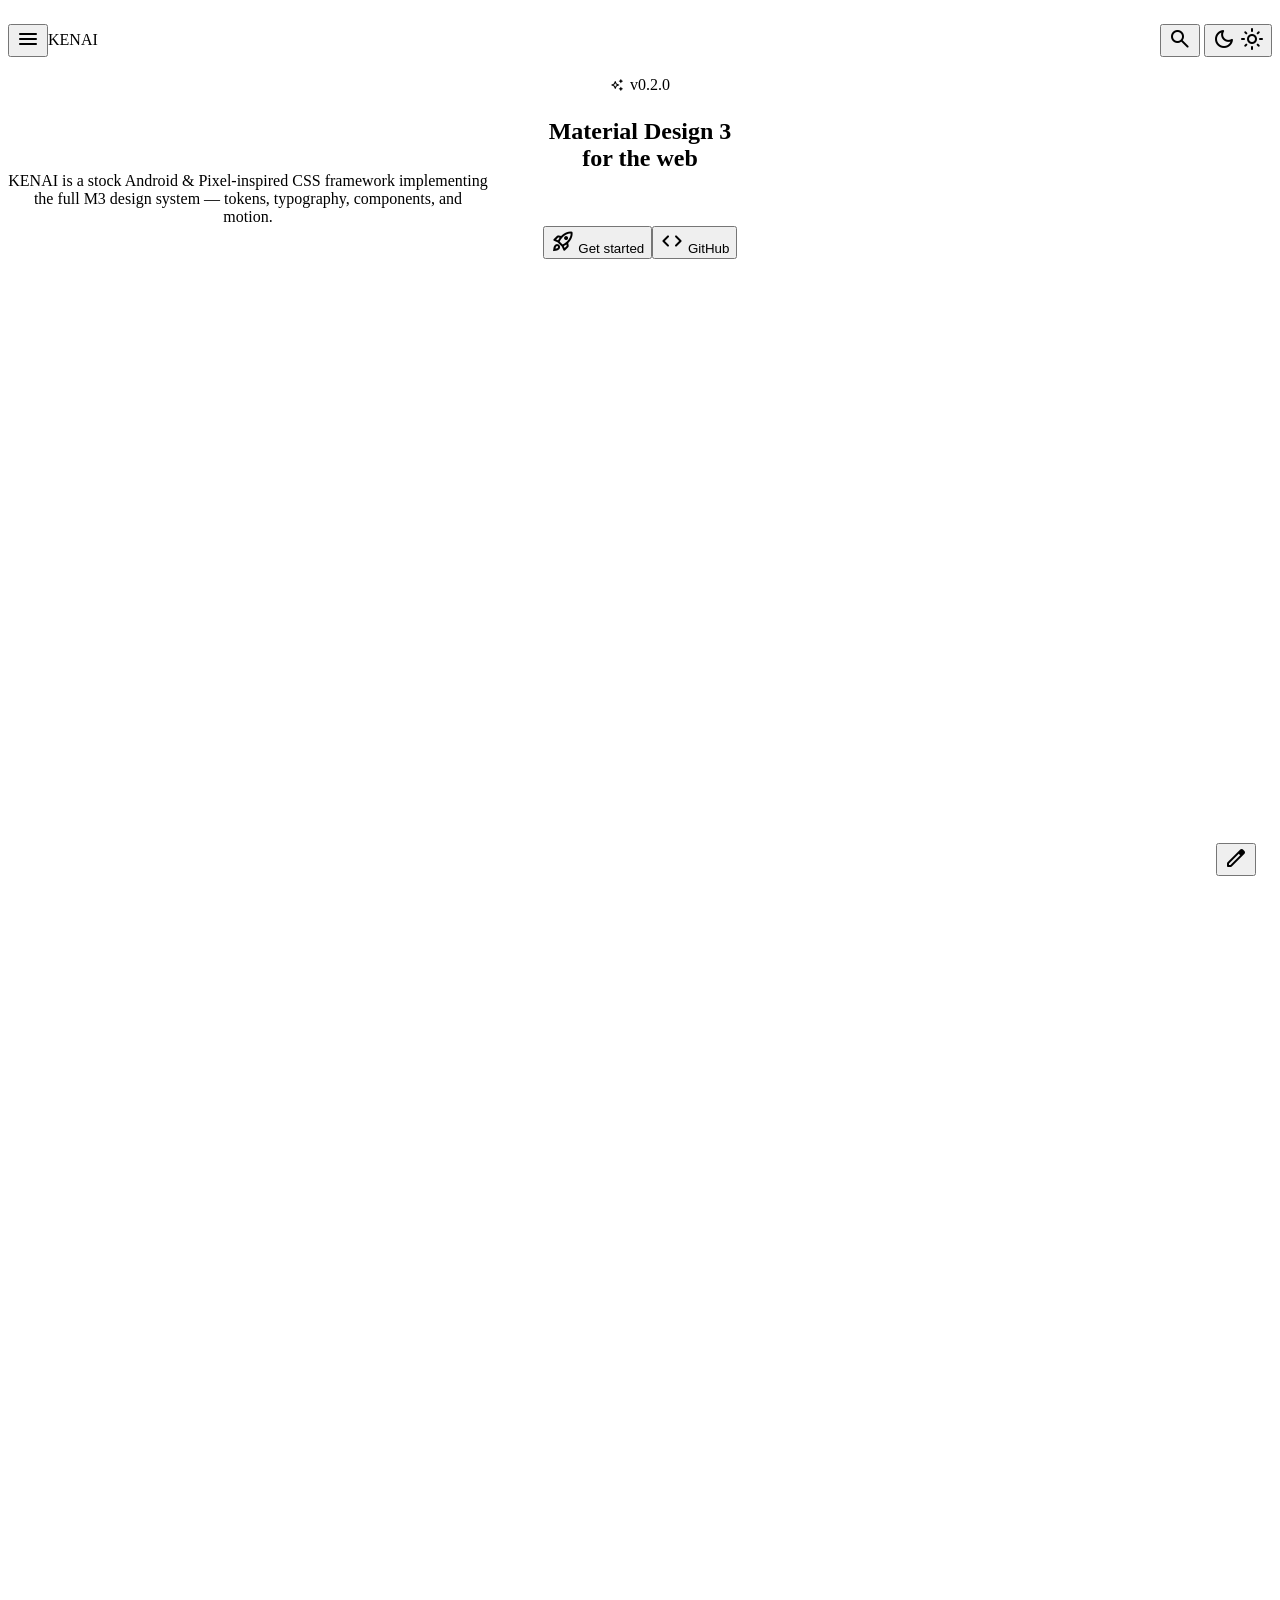
==== commit 0f37c51f: "Update print statement from 'Hello' to 'Goodbye'" ====
--- a/index.html
+++ b/index.html
@@ -3,1899 +3,1225 @@
 <head>
   <meta charset="UTF-8" />
   <meta name="viewport" content="width=device-width, initial-scale=1.0" />
-  <title>Kenai — Material Design 3 Framework</title>
+  <title>KENAI — Material Design 3 Framework</title>
   <link rel="preconnect" href="https://fonts.googleapis.com" />
   <link rel="preconnect" href="https://fonts.gstatic.com" crossorigin />
-  <link href="https://fonts.googleapis.com/css2?family=Google+Sans:wght@400;500;700&family=Roboto:wght@300;400;500&family=Roboto+Mono:wght@400;500&display=swap" rel="stylesheet" />
+  <link href="https://fonts.googleapis.com/css2?family=Google+Sans:wght@400;500;700&family=Google+Sans+Display:wght@400;500;700&family=Roboto:wght@300;400;500;700&family=Roboto+Mono&family=Material+Symbols+Rounded:opsz,wght,FILL,GRAD@24,400,1,0&display=swap" rel="stylesheet" />
+
+  <!-- KENAI v0.2.0 -->
+  <link rel="stylesheet" href="kenai0_2_0.css" />
 
   <style>
     /* ============================================================
-       kenai0_2_0.css — Material Design 3 Core Framework
-       ============================================================ */
-
-    /* ── CSS Reset ── */
-    *, *::before, *::after { box-sizing: border-box; margin: 0; padding: 0; }
-    html { scroll-behavior: smooth; -webkit-text-size-adjust: 100%; }
-    body { line-height: 1.5; -webkit-font-smoothing: antialiased; }
-    img, svg { display: block; max-width: 100%; }
-    button, input, select, textarea { font: inherit; }
-    a { text-decoration: none; color: inherit; }
-    button { cursor: pointer; border: none; background: none; }
-
-    /* ── Design Tokens ── */
-    :root {
-      /* --- Color Palette (Pixel Blue default) --- */
-      --md-primary:                  #1B6EF3;
-      --md-on-primary:               #ffffff;
-      --md-primary-container:        #D8E6FF;
-      --md-on-primary-container:     #001946;
-      --md-secondary:                #555F71;
-      --md-on-secondary:             #ffffff;
-      --md-secondary-container:      #D9E3F8;
-      --md-on-secondary-container:   #121C2B;
-      --md-tertiary:                 #6E5676;
-      --md-on-tertiary:              #ffffff;
-      --md-tertiary-container:       #F7D8FF;
-      --md-on-tertiary-container:    #27003B;
-      --md-error:                    #BA1A1A;
-      --md-on-error:                 #ffffff;
-      --md-error-container:          #FFDAD6;
-      --md-on-error-container:       #410002;
-
-      /* --- Surfaces --- */
-      --md-background:                        #F8F9FF;
-      --md-on-background:                     #191C20;
-      --md-surface:                           #F8F9FF;
-      --md-on-surface:                        #191C20;
-      --md-surface-variant:                   #DFE2EB;
-      --md-on-surface-variant:                #43474E;
-      --md-surface-container-lowest:          #ffffff;
-      --md-surface-container-low:             #F2F3FA;
-      --md-surface-container:                 #ECEDF4;
-      --md-surface-container-high:            #E6E8EE;
-      --md-surface-container-highest:         #E1E2E9;
-      --md-inverse-surface:                   #2E3036;
-      --md-inverse-on-surface:                #F0F0F7;
-      --md-inverse-primary:                   #ADC6FF;
-      --md-surface-tint:                      #1B6EF3;
-
-      /* --- Outline --- */
-      --md-outline:          #73777F;
-      --md-outline-variant:  #C3C7CF;
-
-      /* --- Scrim / Shadow --- */
-      --md-scrim:  rgba(0,0,0,0.32);
-
-      /* --- Shape Scale --- */
-      --md-shape-none:        0px;
-      --md-shape-extra-small: 4px;
-      --md-shape-small:       8px;
-      --md-shape-medium:      12px;
-      --md-shape-large:       16px;
-      --md-shape-extra-large: 28px;
-      --md-shape-full:        9999px;
-
-      /* --- Elevation Shadows --- */
-      --md-elevation-0: none;
-      --md-elevation-1: 0 1px 2px rgba(0,0,0,.12), 0 1px 3px 1px rgba(0,0,0,.08);
-      --md-elevation-2: 0 1px 2px rgba(0,0,0,.12), 0 2px 6px 2px rgba(0,0,0,.08);
-      --md-elevation-3: 0 4px 8px 3px rgba(0,0,0,.10), 0 1px 3px rgba(0,0,0,.14);
-      --md-elevation-4: 0 6px 10px 4px rgba(0,0,0,.10), 0 2px 3px rgba(0,0,0,.14);
-      --md-elevation-5: 0 8px 12px 6px rgba(0,0,0,.10), 0 4px 4px rgba(0,0,0,.14);
-
-      /* --- Typography Scale --- */
-      --md-font-brand:  'Google Sans', 'Roboto', sans-serif;
-      --md-font-plain:  'Roboto', sans-serif;
-      --md-font-mono:   'Roboto Mono', monospace;
-
-      --md-display-large-size:    3.5625rem;
-      --md-display-large-line:    4rem;
-      --md-display-large-weight:  400;
-
-      --md-display-medium-size:   2.8125rem;
-      --md-display-medium-line:   3.25rem;
-      --md-display-medium-weight: 400;
-
-      --md-display-small-size:    2.25rem;
-      --md-display-small-line:    2.75rem;
-      --md-display-small-weight:  400;
-
-      --md-headline-large-size:   2rem;
-      --md-headline-large-line:   2.5rem;
-      --md-headline-large-weight: 400;
-
-      --md-headline-medium-size:  1.75rem;
-      --md-headline-medium-line:  2.25rem;
-      --md-headline-medium-weight:400;
-
-      --md-headline-small-size:   1.5rem;
-      --md-headline-small-line:   2rem;
-      --md-headline-small-weight: 400;
-
-      --md-title-large-size:      1.375rem;
-      --md-title-large-line:      1.75rem;
-      --md-title-large-weight:    400;
-
-      --md-title-medium-size:     1rem;
-      --md-title-medium-line:     1.5rem;
-      --md-title-medium-weight:   500;
-
-      --md-title-small-size:      0.875rem;
-      --md-title-small-line:      1.25rem;
-      --md-title-small-weight:    500;
-
-      --md-body-large-size:       1rem;
-      --md-body-large-line:       1.5rem;
-      --md-body-large-weight:     400;
-
-      --md-body-medium-size:      0.875rem;
-      --md-body-medium-line:      1.25rem;
-      --md-body-medium-weight:    400;
-
-      --md-body-small-size:       0.75rem;
-      --md-body-small-line:       1rem;
-      --md-body-small-weight:     400;
-
-      --md-label-large-size:      0.875rem;
-      --md-label-large-line:      1.25rem;
-      --md-label-large-weight:    500;
-
-      --md-label-medium-size:     0.75rem;
-      --md-label-medium-line:     1rem;
-      --md-label-medium-weight:   500;
-
-      --md-label-small-size:      0.6875rem;
-      --md-label-small-line:      1rem;
-      --md-label-small-weight:    500;
-
-      /* --- Motion --- */
-      --md-duration-short-1:  50ms;
-      --md-duration-short-2:  100ms;
-      --md-duration-short-3:  150ms;
-      --md-duration-short-4:  200ms;
-      --md-duration-medium-1: 250ms;
-      --md-duration-medium-2: 300ms;
-      --md-duration-medium-3: 350ms;
-      --md-duration-medium-4: 400ms;
-      --md-duration-long-1:   450ms;
-      --md-duration-long-2:   500ms;
-      --md-duration-long-3:   550ms;
-      --md-duration-long-4:   600ms;
-
-      --md-easing-linear:            linear;
-      --md-easing-standard:          cubic-bezier(0.2, 0, 0, 1);
-      --md-easing-standard-decel:    cubic-bezier(0, 0, 0, 1);
-      --md-easing-standard-accel:    cubic-bezier(0.3, 0, 1, 1);
-      --md-easing-emphasized:        cubic-bezier(0.2, 0, 0, 1);
-      --md-easing-emphasized-decel:  cubic-bezier(0.05, 0.7, 0.1, 1);
-      --md-easing-emphasized-accel:  cubic-bezier(0.3, 0, 0.8, 0.15);
-      --md-easing-spring:            cubic-bezier(0.34, 1.56, 0.64, 1);
-
-      /* --- Z-index scale --- */
-      --md-z-base:    0;
-      --md-z-raised:  1;
-      --md-z-overlay: 10;
-      --md-z-sticky:  100;
-      --md-z-modal:   200;
-      --md-z-toast:   300;
-
-      /* --- State layers --- */
-      --md-state-hover-opacity:   0.08;
-      --md-state-focus-opacity:   0.12;
-      --md-state-pressed-opacity: 0.12;
-      --md-state-dragged-opacity: 0.16;
-
-      /* --- Spacing --- */
-      --md-spacing-1:  4px;
-      --md-spacing-2:  8px;
-      --md-spacing-3:  12px;
-      --md-spacing-4:  16px;
-      --md-spacing-5:  20px;
-      --md-spacing-6:  24px;
-      --md-spacing-8:  32px;
-      --md-spacing-10: 40px;
-      --md-spacing-12: 48px;
-      --md-spacing-16: 64px;
-    }
-
-    /* ── Dark mode ── */
-    [data-theme="dark"], .dark {
-      --md-primary:                  #ADC6FF;
-      --md-on-primary:               #002E6C;
-      --md-primary-container:        #004499;
-      --md-on-primary-container:     #D8E6FF;
-      --md-secondary:                #BDC7DC;
-      --md-on-secondary:             #273141;
-      --md-secondary-container:      #3D4758;
-      --md-on-secondary-container:   #D9E3F8;
-      --md-tertiary:                 #DBBCE4;
-      --md-on-tertiary:              #3D1F4C;
-      --md-tertiary-container:       #553D64;
-      --md-on-tertiary-container:    #F7D8FF;
-      --md-error:                    #FFB4AB;
-      --md-on-error:                 #690005;
-      --md-error-container:          #93000A;
-      --md-on-error-container:       #FFDAD6;
-
-      --md-background:                        #111318;
-      --md-on-background:                     #E2E2E9;
-      --md-surface:                           #111318;
-      --md-on-surface:                        #E2E2E9;
-      --md-surface-variant:                   #43474E;
-      --md-on-surface-variant:                #C3C7CF;
-      --md-surface-container-lowest:          #0C0E13;
-      --md-surface-container-low:             #191C20;
-      --md-surface-container:                 #1D2024;
-      --md-surface-container-high:            #282A2F;
-      --md-surface-container-highest:         #32353A;
-      --md-inverse-surface:                   #E2E2E9;
-      --md-inverse-on-surface:                #2E3036;
-      --md-inverse-primary:                   #1B6EF3;
-      --md-surface-tint:                      #ADC6FF;
-
-      --md-outline:         #8D9199;
-      --md-outline-variant: #43474E;
-      --md-scrim:           rgba(0,0,0,0.6);
-    }
-
-    /* ── Base ── */
-    body {
-      font-family: var(--md-font-plain);
-      font-size: var(--md-body-large-size);
-      line-height: var(--md-body-large-line);
-      font-weight: var(--md-body-large-weight);
+       DEMO PAGE — Top App Bar Component
+       (not yet in kenai.css, kept here for demo)
+    ============================================================ */
+    .top-app-bar {
+      position: sticky; top: 0; z-index: var(--md-z-fixed);
+      display: flex; align-items: center; gap: var(--md-spacing-1);
+      padding: var(--md-spacing-2) var(--md-spacing-4);
+      background: var(--md-surface-container);
+      min-height: 64px;
+      transition: background-color var(--md-duration-medium-2) var(--md-easing-standard),
+                  box-shadow var(--md-duration-short-4) var(--md-easing-standard);
+    }
+    .top-app-bar.scrolled {
+      background: var(--md-surface-container-high);
+      box-shadow: var(--md-elevation-2);
+    }
+    .top-app-bar-title {
+      flex: 1;
+      font-family: var(--md-font-brand);
+      font-size: var(--md-title-large-size);
+      line-height: var(--md-title-large-line);
+      font-weight: 400;
       color: var(--md-on-surface);
-      background-color: var(--md-background);
-      transition:
-        background-color var(--md-duration-medium-2) var(--md-easing-standard),
-        color var(--md-duration-medium-2) var(--md-easing-standard);
-    }
-
-    /* ── Typography classes ── */
-    .display-large  { font-family:var(--md-font-brand); font-size:var(--md-display-large-size);   line-height:var(--md-display-large-line);   font-weight:var(--md-display-large-weight); }
-    .display-medium { font-family:var(--md-font-brand); font-size:var(--md-display-medium-size);  line-height:var(--md-display-medium-line);  font-weight:var(--md-display-medium-weight); }
-    .display-small  { font-family:var(--md-font-brand); font-size:var(--md-display-small-size);   line-height:var(--md-display-small-line);   font-weight:var(--md-display-small-weight); }
-    .headline-large  { font-family:var(--md-font-brand); font-size:var(--md-headline-large-size);  line-height:var(--md-headline-large-line);  font-weight:var(--md-headline-large-weight); }
-    .headline-medium { font-family:var(--md-font-brand); font-size:var(--md-headline-medium-size); line-height:var(--md-headline-medium-line); font-weight:var(--md-headline-medium-weight); }
-    .headline-small  { font-family:var(--md-font-brand); font-size:var(--md-headline-small-size);  line-height:var(--md-headline-small-line);  font-weight:var(--md-headline-small-weight); }
-    .title-large   { font-family:var(--md-font-brand); font-size:var(--md-title-large-size);   line-height:var(--md-title-large-line);   font-weight:var(--md-title-large-weight); }
-    .title-medium  { font-family:var(--md-font-plain); font-size:var(--md-title-medium-size);  line-height:var(--md-title-medium-line);  font-weight:var(--md-title-medium-weight); }
-    .title-small   { font-family:var(--md-font-plain); font-size:var(--md-title-small-size);   line-height:var(--md-title-small-line);   font-weight:var(--md-title-small-weight); }
-    .body-large    { font-family:var(--md-font-plain); font-size:var(--md-body-large-size);    line-height:var(--md-body-large-line);    font-weight:var(--md-body-large-weight); }
-    .body-medium   { font-family:var(--md-font-plain); font-size:var(--md-body-medium-size);   line-height:var(--md-body-medium-line);   font-weight:var(--md-body-medium-weight); }
-    .body-small    { font-family:var(--md-font-plain); font-size:var(--md-body-small-size);    line-height:var(--md-body-small-line);    font-weight:var(--md-body-small-weight); }
-    .label-large   { font-family:var(--md-font-plain); font-size:var(--md-label-large-size);   line-height:var(--md-label-large-line);   font-weight:var(--md-label-large-weight); }
-    .label-medium  { font-family:var(--md-font-plain); font-size:var(--md-label-medium-size);  line-height:var(--md-label-medium-line);  font-weight:var(--md-label-medium-weight); }
-    .label-small   { font-family:var(--md-font-plain); font-size:var(--md-label-small-size);   line-height:var(--md-label-small-line);   font-weight:var(--md-label-small-weight); }
-
-    /* ── Layout utilities ── */
-    .container {
-      width: 100%;
-      max-width: 1200px;
-      margin: 0 auto;
-      padding: 0 24px;
-    }
-    .flex        { display: flex; }
-    .flex-col    { flex-direction: column; }
-    .items-center   { align-items: center; }
-    .items-end      { align-items: flex-end; }
-    .justify-between{ justify-content: space-between; }
-    .flex-wrap   { flex-wrap: wrap; }
-    .self-center { align-self: center; }
-    .gap-2 { gap: 8px; }
-    .gap-3 { gap: 12px; }
-    .gap-4 { gap: 16px; }
-    .gap-6 { gap: 24px; }
-    .mt-2  { margin-top: 8px; }
-    .mt-3  { margin-top: 12px; }
-    .mt-4  { margin-top: 16px; }
-    .mt-5  { margin-top: 20px; }
-    .mt-6  { margin-top: 24px; }
-    .mt-8  { margin-top: 32px; }
-    .mt-10 { margin-top: 40px; }
-    .mb-2  { margin-bottom: 8px; }
-    .mb-3  { margin-bottom: 12px; }
-    .mb-4  { margin-bottom: 16px; }
-    .mb-5  { margin-bottom: 20px; }
-    .mb-6  { margin-bottom: 24px; }
-    .p-4   { padding: 16px; }
-    .p-6   { padding: 24px; }
-    .px-3  { padding-left: 12px; padding-right: 12px; }
-    .py-1  { padding-top: 4px; padding-bottom: 4px; }
-    .w-full{ width: 100%; }
-    .max-w-sm { max-width: 560px; }
-    .hidden { display: none !important; }
-    .opacity-disabled { opacity: 0.38; pointer-events: none; }
-
-    /* Grid */
-    .grid        { display: grid; }
-    .grid-3      { grid-template-columns: repeat(3, 1fr); gap: 16px; }
-    .grid-auto   { display: grid; grid-template-columns: repeat(auto-fit, minmax(var(--grid-min, 240px), 1fr)); gap: 16px; }
-    .grid-auto-sm{ display: grid; grid-template-columns: repeat(auto-fit, minmax(140px, 1fr)); gap: 8px; }
-    .gap-3.grid, .gap-3 { gap: 12px; }
-    .gap-4.grid, .gap-4 { gap: 16px; }
-    .col-span-full { grid-column: 1 / -1; }
-
-    /* ── Color utilities ── */
-    .text-primary           { color: var(--md-primary); }
-    .text-on-surface        { color: var(--md-on-surface); }
-    .text-on-surface-variant{ color: var(--md-on-surface-variant); }
-    .text-on-primary        { color: var(--md-on-primary); }
-    .text-on-secondary      { color: var(--md-on-secondary); }
-
-    .bg-primary             { background-color: var(--md-primary); }
-    .bg-primary-container   { background-color: var(--md-primary-container); }
-    .bg-secondary-container { background-color: var(--md-secondary-container); }
-    .bg-tertiary-container  { background-color: var(--md-tertiary-container); }
-    .bg-error-container     { background-color: var(--md-error-container); }
-    .bg-surface             { background-color: var(--md-surface); }
-    .bg-surface-container   { background-color: var(--md-surface-container); }
-    .bg-surface-container-lowest { background-color: var(--md-surface-container-lowest); }
-    .bg-surface-container-low    { background-color: var(--md-surface-container-low); }
-    .bg-surface-container-high   { background-color: var(--md-surface-container-high); }
-
-    /* ── Shape utilities ── */
-    .rounded-xs   { border-radius: var(--md-shape-extra-small); }
-    .rounded-sm   { border-radius: var(--md-shape-small); }
-    .rounded-md   { border-radius: var(--md-shape-medium); }
-    .rounded-lg   { border-radius: var(--md-shape-large); }
-    .rounded-xl   { border-radius: var(--md-shape-extra-large); }
-    .rounded-full { border-radius: var(--md-shape-full); }
-
-    /* ── Elevation utilities ── */
-    .elevation-0 { box-shadow: var(--md-elevation-0); }
-    .elevation-1 { box-shadow: var(--md-elevation-1); }
-    .elevation-2 { box-shadow: var(--md-elevation-2); }
-    .elevation-3 { box-shadow: var(--md-elevation-3); }
-    .elevation-4 { box-shadow: var(--md-elevation-4); }
-    .elevation-5 { box-shadow: var(--md-elevation-5); }
-
-    /* ── Ripple ── */
-    .ripple {
+      margin-left: var(--md-spacing-2);
+    }
+
+    /* --- Navigation Bar --- */
+    .nav-bar {
+      display: flex;
+      background: var(--md-surface-container);
+      border-top: 1px solid var(--md-outline-variant);
+    }
+    .nav-item {
+      flex: 1; display: flex; flex-direction: column; align-items: center; justify-content: center;
+      padding: 12px 0 16px;
+      gap: 4px; cursor: pointer; color: var(--md-on-surface-variant);
+      transition: color var(--md-duration-short-4) var(--md-easing-standard);
       position: relative;
-      overflow: hidden;
-      -webkit-tap-highlight-color: transparent;
-    }
-    .ripple-wave {
-      position: absolute;
-      border-radius: 50%;
-      background: currentColor;
-      opacity: 0;
-      pointer-events: none;
-      transform: scale(0);
-      animation: ripple-anim 600ms var(--md-easing-standard) forwards;
-    }
-    @keyframes ripple-anim {
-      to { transform: scale(4); opacity: 0; }
-    }
-
-    /* ── Buttons ── */
-    .btn {
-      display: inline-flex;
-      align-items: center;
-      justify-content: center;
-      gap: 8px;
-      height: 40px;
-      padding: 0 24px;
+    }
+    .nav-item.active { color: var(--md-on-secondary-container); }
+    .nav-item-indicator {
+      position: absolute; top: 10px;
+      width: 64px; height: 32px;
       border-radius: var(--md-shape-full);
-      font-family: var(--md-font-plain);
-      font-size: var(--md-label-large-size);
-      font-weight: var(--md-label-large-weight);
-      line-height: 1;
-      letter-spacing: 0.00625em;
+      background: transparent;
+      transition: background-color var(--md-duration-short-4) var(--md-easing-standard);
+    }
+    .nav-item.active .nav-item-indicator { background: var(--md-secondary-container); }
+    .nav-item-icon { position: relative; z-index: 1; font-size: 24px; }
+    .nav-item-label { font-size: var(--md-label-medium-size); font-weight: var(--md-label-medium-weight); }
+
+    /* --- Navigation Drawer --- */
+    .nav-drawer {
+      width: 360px;
+      background: var(--md-surface-container-low);
+      border-radius: 0 var(--md-shape-extra-large) var(--md-shape-extra-large) 0;
+      padding: var(--md-spacing-3);
+      display: flex; flex-direction: column; gap: 2px;
+    }
+    .drawer-section-title {
+      font-size: var(--md-title-small-size); font-weight: 500;
+      color: var(--md-on-surface-variant);
+      padding: var(--md-spacing-4) var(--md-spacing-4) var(--md-spacing-2);
+    }
+    .drawer-item {
+      display: flex; align-items: center; gap: var(--md-spacing-3);
+      padding: 0 var(--md-spacing-4); height: 56px;
+      border-radius: var(--md-shape-full);
+      color: var(--md-on-surface-variant);
+      cursor: pointer;
+      transition: background-color var(--md-duration-short-3) var(--md-easing-standard),
+                  color var(--md-duration-short-3) var(--md-easing-standard);
+      font-size: var(--md-label-large-size); font-weight: 500;
+    }
+    .drawer-item:hover { background: color-mix(in srgb, var(--md-on-surface) 8%, transparent); }
+    .drawer-item.active {
+      background: var(--md-secondary-container);
+      color: var(--md-on-secondary-container);
+    }
+    .drawer-badge { margin-left: auto; }
+
+    /* --- List --- */
+    .list { display: flex; flex-direction: column; }
+    .list-item {
+      display: flex; align-items: center; gap: var(--md-spacing-4);
+      padding: var(--md-spacing-3) var(--md-spacing-4);
+      min-height: 56px;
+      cursor: pointer; color: var(--md-on-surface);
+      transition: background-color var(--md-duration-short-3) var(--md-easing-standard);
+      position: relative;
+    }
+    .list-item:hover { background: color-mix(in srgb, var(--md-on-surface) 8%, transparent); }
+    .list-item-leading { color: var(--md-on-surface-variant); flex-shrink: 0; }
+    .list-item-content { flex: 1; min-width: 0; }
+    .list-item-headline { font-size: var(--md-body-large-size); color: var(--md-on-surface); }
+    .list-item-supporting { font-size: var(--md-body-medium-size); color: var(--md-on-surface-variant); }
+    .list-item-trailing { color: var(--md-on-surface-variant); flex-shrink: 0; font-size: var(--md-label-small-size); }
+
+    /* --- Tabs --- */
+    .tabs {
+      display: flex;
+      border-bottom: 1px solid var(--md-outline-variant);
+      overflow-x: auto;
+    }
+    .tab {
+      flex: 1; min-width: 90px;
+      display: flex; align-items: center; justify-content: center; gap: var(--md-spacing-2);
+      padding: 14px var(--md-spacing-4);
+      font-size: var(--md-title-small-size); font-weight: 500;
+      color: var(--md-on-surface-variant);
+      cursor: pointer; border: none; background: none;
+      position: relative;
+      transition: color var(--md-duration-short-3) var(--md-easing-standard);
       white-space: nowrap;
-      cursor: pointer;
-      border: none;
-      outline: none;
-      transition:
-        box-shadow var(--md-duration-short-4) var(--md-easing-standard),
-        background-color var(--md-duration-short-4) var(--md-easing-standard),
-        color var(--md-duration-short-4) var(--md-easing-standard),
-        opacity var(--md-duration-short-4) var(--md-easing-standard);
-      text-decoration: none;
-    }
-    .btn:disabled { opacity: 0.38; pointer-events: none; }
-    .btn-sm { height: 32px; padding: 0 16px; font-size: 0.75rem; }
-    .btn-lg { height: 48px; padding: 0 32px; font-size: 0.9375rem; }
-
-    .btn-icon { width: 18px; height: 18px; flex-shrink: 0; }
-
-    .btn-filled  { background-color: var(--md-primary); color: var(--md-on-primary); }
-    .btn-filled:hover  { box-shadow: var(--md-elevation-1); background-color: color-mix(in srgb, var(--md-primary) 92%, var(--md-on-primary)); }
-
-    .btn-tonal  { background-color: var(--md-secondary-container); color: var(--md-on-secondary-container); }
-    .btn-tonal:hover { box-shadow: var(--md-elevation-1); background-color: color-mix(in srgb, var(--md-secondary-container) 92%, var(--md-on-secondary-container)); }
-
-    .btn-outlined {
-      background: transparent;
-      color: var(--md-primary);
-      border: 1px solid var(--md-outline);
-    }
-    .btn-outlined:hover { background-color: color-mix(in srgb, var(--md-primary) 8%, transparent); }
-
-    .btn-text { background: transparent; color: var(--md-primary); }
-    .btn-text:hover { background-color: color-mix(in srgb, var(--md-primary) 8%, transparent); }
-
-    .btn-elevated {
-      background-color: var(--md-surface-container-low);
-      color: var(--md-primary);
-      box-shadow: var(--md-elevation-1);
-    }
-    .btn-elevated:hover { box-shadow: var(--md-elevation-2); }
-
-    .btn-error.btn-filled  { background-color: var(--md-error); color: var(--md-on-error); }
-    .btn-error.btn-tonal   { background-color: var(--md-error-container); color: var(--md-on-error-container); }
-
-    /* ── Icon Button ── */
-    .icon-btn {
-      display: inline-flex;
-      align-items: center;
-      justify-content: center;
-      width: 40px;
-      height: 40px;
-      border-radius: 50%;
-      color: var(--md-on-surface-variant);
-      border: none;
-      background: transparent;
-      cursor: pointer;
-      transition:
-        background-color var(--md-duration-short-4) var(--md-easing-standard),
-        color var(--md-duration-short-4) var(--md-easing-standard);
-      flex-shrink: 0;
-    }
-    .icon-btn:hover { background-color: var(--md-surface-container); color: var(--md-on-surface); }
-    .icon-btn[aria-pressed="true"] { color: var(--md-primary); background-color: var(--md-primary-container); }
-    .icon-btn-filled  { background-color: var(--md-primary); color: var(--md-on-primary); }
-    .icon-btn-filled:hover { background-color: color-mix(in srgb, var(--md-primary) 90%, var(--md-on-primary)); }
-    .icon-btn-tonal   { background-color: var(--md-secondary-container); color: var(--md-on-secondary-container); }
-    .icon-btn-tonal:hover { background-color: color-mix(in srgb, var(--md-secondary-container) 90%, var(--md-on-secondary-container)); }
-    .icon-btn-outlined { border: 1px solid var(--md-outline); }
-    .icon-btn-sm { width: 32px; height: 32px; }
-    .icon-btn-lg { width: 48px; height: 48px; }
-
-    /* ── FAB ── */
-    .fab {
-      display: inline-flex;
-      align-items: center;
-      justify-content: center;
-      width: 56px;
-      height: 56px;
-      border-radius: var(--md-shape-large);
-      background-color: var(--md-primary-container);
-      color: var(--md-on-primary-container);
-      border: none;
-      cursor: pointer;
-      box-shadow: var(--md-elevation-3);
-      transition:
-        box-shadow var(--md-duration-short-4) var(--md-easing-standard),
-        background-color var(--md-duration-short-4) var(--md-easing-standard);
-    }
-    .fab:hover { box-shadow: var(--md-elevation-4); }
-    .fab-sm { width: 40px; height: 40px; border-radius: var(--md-shape-medium); }
-    .fab-lg { width: 96px; height: 96px; border-radius: var(--md-shape-extra-large); }
-    .fab-extended {
-      width: auto;
-      padding: 0 20px;
-      gap: 12px;
-      border-radius: var(--md-shape-large);
-    }
-    .fab-surface   { background-color: var(--md-surface-container-high); color: var(--md-primary); }
-    .fab-secondary { background-color: var(--md-secondary-container); color: var(--md-on-secondary-container); }
-    .fab-tertiary  { background-color: var(--md-tertiary-container); color: var(--md-on-tertiary-container); }
-
-    /* ── Cards ── */
-    .card {
-      border-radius: var(--md-shape-medium);
-      overflow: hidden;
-      transition:
-        box-shadow var(--md-duration-short-4) var(--md-easing-standard),
-        background-color var(--md-duration-medium-2) var(--md-easing-standard);
-    }
-    .card-elevated {
-      background-color: var(--md-surface-container-low);
-      box-shadow: var(--md-elevation-1);
-    }
-    .card-elevated:hover { box-shadow: var(--md-elevation-2); }
-    .card-filled  { background-color: var(--md-surface-container-highest); }
-    .card-outlined {
-      background-color: var(--md-surface);
-      border: 1px solid var(--md-outline-variant);
-    }
-    .card-interactive { cursor: pointer; }
-    .card-interactive:hover { box-shadow: var(--md-elevation-2); }
-
-    .card-header {
-      display: flex;
-      align-items: center;
-      gap: 16px;
-      padding: 16px 16px 0;
-    }
-    .card-header-text { flex: 1; min-width: 0; }
-    .card-title   { font-family: var(--md-font-brand); font-size: var(--md-title-medium-size); font-weight: var(--md-title-medium-weight); line-height: var(--md-title-medium-line); color: var(--md-on-surface); }
-    .card-subtitle{ font-size: var(--md-body-medium-size); color: var(--md-on-surface-variant); line-height: var(--md-body-medium-line); margin-top: 2px; }
-    .card-body    { padding: 12px 16px 16px; color: var(--md-on-surface-variant); font-size: var(--md-body-medium-size); line-height: var(--md-body-medium-line); }
-    .card-actions { display: flex; align-items: center; gap: 8px; padding: 0 8px 12px; flex-wrap: wrap; }
-
-    /* ── Chips ── */
-    .chip {
-      display: inline-flex;
-      align-items: center;
-      gap: 8px;
-      height: 32px;
-      padding: 0 16px;
-      border-radius: var(--md-shape-full);
-      font-family: var(--md-font-plain);
-      font-size: var(--md-label-large-size);
-      font-weight: var(--md-label-large-weight);
-      cursor: pointer;
-      border: none;
-      white-space: nowrap;
-      transition:
-        background-color var(--md-duration-short-4) var(--md-easing-standard),
-        box-shadow var(--md-duration-short-4) var(--md-easing-standard);
-    }
-    .chip-icon { width: 18px; height: 18px; }
-    .chip-group { display: flex; flex-wrap: wrap; gap: 8px; }
-    .chip-assist   { background-color: var(--md-surface-container-low); color: var(--md-on-surface); border: 1px solid var(--md-outline); }
-    .chip-assist:hover { background-color: var(--md-surface-container); box-shadow: var(--md-elevation-1); }
-    .chip-filter   { background-color: var(--md-surface-container-low); color: var(--md-on-surface-variant); border: 1px solid var(--md-outline); }
-    .chip-filter:hover { background-color: var(--md-surface-container); }
-    .chip-filter.selected { background-color: var(--md-secondary-container); color: var(--md-on-secondary-container); border-color: transparent; }
-    .chip-input    { background-color: var(--md-surface-container-low); color: var(--md-on-surface); border: 1px solid var(--md-outline); }
-    .chip-input:hover { background-color: var(--md-surface-container); }
-    .chip-elevated { background-color: var(--md-surface-container-low); color: var(--md-on-surface); box-shadow: var(--md-elevation-1); }
-    .chip-elevated:hover { box-shadow: var(--md-elevation-2); }
-    .chip-remove { font-size: 12px; opacity: 0.7; margin-left: 4px; line-height: 1; }
-
-    /* ── Badges ── */
-    .badge-wrapper { position: relative; display: inline-flex; }
-    .badge {
-      position: absolute;
-      top: 0; right: 0;
-      width: 8px; height: 8px;
-      border-radius: 50%;
-      background: var(--md-error);
-      border: 1.5px solid var(--md-surface);
-    }
-    .badge-count {
-      position: absolute;
-      top: -4px; right: -6px;
-      min-width: 16px;
-      height: 16px;
-      padding: 0 4px;
-      border-radius: var(--md-shape-full);
-      background: var(--md-error);
-      color: var(--md-on-error);
-      display: flex;
-      align-items: center;
-      justify-content: center;
-      font-size: 10px;
-      font-weight: 500;
-      white-space: nowrap;
-      border: 1.5px solid var(--md-surface);
-    }
-
-    /* ── Snackbar ── */
-    #kenai-snackbar-container {
-      position: fixed;
-      bottom: 24px;
-      left: 50%;
+    }
+    .tab::after {
+      content: '';
+      position: absolute; bottom: 0; left: 0; right: 0;
+      height: 3px; border-radius: 3px 3px 0 0;
+      background: var(--md-primary);
+      transform: scaleX(0);
+      transition: transform var(--md-duration-short-4) var(--md-easing-standard);
+    }
+    .tab.active { color: var(--md-primary); }
+    .tab.active::after { transform: scaleX(1); }
+
+    /* --- Tooltip --- */
+    .tooltip-wrapper { position: relative; display: inline-flex; }
+    .tooltip {
+      position: absolute; bottom: calc(100% + 8px); left: 50%;
       transform: translateX(-50%);
-      z-index: var(--md-z-toast);
-      display: flex;
-      flex-direction: column;
-      align-items: center;
-      gap: 8px;
-      pointer-events: none;
-      width: max-content;
-      max-width: calc(100vw - 48px);
-    }
-    .kenai-snackbar {
-      display: flex;
-      align-items: center;
-      gap: 8px;
-      min-width: 280px;
-      max-width: 560px;
-      padding: 12px 16px;
-      border-radius: var(--md-shape-extra-small);
       background: var(--md-inverse-surface);
       color: var(--md-inverse-on-surface);
+      padding: 4px 8px;
+      border-radius: var(--md-shape-extra-small);
+      font-size: var(--md-label-small-size); font-weight: 500;
+      white-space: nowrap; pointer-events: none;
+      opacity: 0;
+      z-index: var(--md-z-tooltip);
+      transition: opacity var(--md-duration-short-3) var(--md-easing-standard),
+                  transform var(--md-duration-short-3) var(--md-easing-standard);
+      transform: translateX(-50%) translateY(4px);
+    }
+    .tooltip-wrapper:hover .tooltip { opacity: 1; transform: translateX(-50%) translateY(0); }
+
+    /* --- Text Fields --- */
+    .text-field { position: relative; display: flex; flex-direction: column; }
+    .text-field-filled .tf-container {
+      background: var(--md-surface-container-high);
+      border-radius: var(--md-shape-extra-small) var(--md-shape-extra-small) 0 0;
+      padding: 8px 16px 8px;
+      border-bottom: 1px solid var(--md-on-surface-variant);
+      transition: border-color var(--md-duration-short-3) var(--md-easing-standard),
+                  border-width var(--md-duration-short-3) var(--md-easing-standard);
+    }
+    .text-field-filled .tf-container:focus-within {
+      border-bottom: 2px solid var(--md-primary);
+    }
+    .text-field-outlined .tf-container {
+      border: 1px solid var(--md-outline);
+      border-radius: var(--md-shape-extra-small);
+      padding: 8px 16px;
+      background: transparent;
+      transition: border-color var(--md-duration-short-3) var(--md-easing-standard),
+                  border-width var(--md-duration-short-3) var(--md-easing-standard);
+    }
+    .text-field-outlined .tf-container:focus-within { border: 2px solid var(--md-primary); }
+    .tf-label { font-size: var(--md-body-small-size); color: var(--md-on-surface-variant); margin-bottom: 2px; }
+    .tf-container:focus-within .tf-label { color: var(--md-primary); }
+    .tf-input { background: transparent; border: none; outline: none; color: var(--md-on-surface); font-size: var(--md-body-large-size); width: 100%; }
+    .tf-support { font-size: var(--md-body-small-size); color: var(--md-on-surface-variant); padding: 4px 16px 0; }
+    .tf-support.error { color: var(--md-error); }
+    .text-field.error .tf-container { border-color: var(--md-error); }
+
+    /* --- Checkbox --- */
+    .checkbox-wrapper { display: inline-flex; align-items: center; gap: var(--md-spacing-3); cursor: pointer; user-select: none; }
+    .checkbox {
+      appearance: none; width: 18px; height: 18px;
+      border: 2px solid var(--md-on-surface-variant); border-radius: 2px;
+      cursor: pointer; position: relative;
+      transition: background-color var(--md-duration-short-3) var(--md-easing-standard),
+                  border-color var(--md-duration-short-3) var(--md-easing-standard);
+    }
+    .checkbox:checked { background: var(--md-primary); border-color: var(--md-primary); }
+    .checkbox:checked::after {
+      content: ''; position: absolute; top: 1px; left: 4px;
+      width: 6px; height: 10px;
+      border: 2px solid var(--md-on-primary); border-top: none; border-left: none;
+      transform: rotate(45deg);
+    }
+
+    /* --- Switch --- */
+    .switch-wrapper { display: inline-flex; align-items: center; gap: var(--md-spacing-3); cursor: pointer; user-select: none; }
+    .switch {
+      appearance: none; width: 52px; height: 32px;
+      border-radius: var(--md-shape-full);
+      background: var(--md-surface-variant); border: 2px solid var(--md-outline);
+      cursor: pointer; position: relative;
+      transition: background-color var(--md-duration-short-4) var(--md-easing-standard),
+                  border-color var(--md-duration-short-4) var(--md-easing-standard);
+    }
+    .switch::after {
+      content: ''; position: absolute; top: 50%; left: 2px;
+      width: 24px; height: 24px; border-radius: 50%;
+      background: var(--md-outline);
+      transform: translateY(-50%);
+      transition: transform var(--md-duration-short-4) var(--md-easing-standard),
+                  width var(--md-duration-short-4) var(--md-easing-standard),
+                  background var(--md-duration-short-4) var(--md-easing-standard);
+    }
+    .switch:checked { background: var(--md-primary); border-color: var(--md-primary); }
+    .switch:checked::after { transform: translateY(-50%) translateX(20px); background: var(--md-on-primary); }
+    .switch:active::after { width: 28px; }
+
+    /* --- Radio --- */
+    .radio-wrapper { display: inline-flex; align-items: center; gap: var(--md-spacing-3); cursor: pointer; user-select: none; }
+    .radio {
+      appearance: none; width: 20px; height: 20px;
+      border: 2px solid var(--md-on-surface-variant); border-radius: 50%;
+      cursor: pointer; position: relative;
+      transition: border-color var(--md-duration-short-3) var(--md-easing-standard);
+    }
+    .radio:checked { border-color: var(--md-primary); }
+    .radio:checked::after {
+      content: ''; position: absolute; top: 50%; left: 50%;
+      width: 10px; height: 10px; border-radius: 50%;
+      background: var(--md-primary); transform: translate(-50%, -50%);
+    }
+
+    /* --- Slider --- */
+    .slider { appearance: none; width: 100%; height: 4px; border-radius: var(--md-shape-full); background: var(--md-surface-variant); cursor: pointer; outline: none; accent-color: var(--md-primary); }
+
+    /* --- Dialog --- */
+    .dialog-backdrop {
+      position: fixed; inset: 0; background: var(--md-scrim);
+      display: flex; align-items: center; justify-content: center;
+      z-index: var(--md-z-modal);
+      animation: kenai-fade-in var(--md-duration-short-4) var(--md-easing-standard);
+    }
+    .dialog {
+      background: var(--md-surface-container-high);
+      border-radius: var(--md-shape-dialog);
+      padding: var(--md-spacing-6);
+      max-width: 560px; width: calc(100% - 48px);
       box-shadow: var(--md-elevation-3);
-      font-size: var(--md-body-medium-size);
-      font-family: var(--md-font-plain);
-      pointer-events: auto;
-      animation: snack-in 300ms var(--md-easing-emphasized-decel) both;
-    }
-    .kenai-snackbar.removing {
-      animation: snack-out 200ms var(--md-easing-emphasized-accel) both;
-    }
-    .kenai-snackbar-text { flex: 1; }
-    .kenai-snackbar-action {
-      background: none; border: none; cursor: pointer;
-      color: var(--md-inverse-primary);
-      font-size: var(--md-label-large-size);
-      font-weight: var(--md-label-large-weight);
-      font-family: var(--md-font-plain);
-      padding: 4px 8px;
-      border-radius: var(--md-shape-full);
-      white-space: nowrap;
-      flex-shrink: 0;
-    }
-    @keyframes snack-in  { from { opacity:0; transform:translateY(20px) scale(0.95); } to { opacity:1; transform:translateY(0) scale(1); } }
-    @keyframes snack-out { from { opacity:1; transform:translateY(0) scale(1); } to { opacity:0; transform:translateY(8px) scale(0.95); } }
-
-    /* ── Scrim ── */
-    .scrim {
-      position: fixed;
-      inset: 0;
-      background: var(--md-scrim);
-      z-index: calc(var(--md-z-modal) - 1);
-      animation: scrim-in var(--md-duration-medium-2) var(--md-easing-standard) both;
-    }
-    @keyframes scrim-in { from { opacity:0; } to { opacity:1; } }
-
-    /* ── Theme toggle ── */
-    .kenai-theme-toggle {
-      display: inline-flex;
-      align-items: center;
-      justify-content: center;
-      width: 40px;
-      height: 40px;
-      border-radius: 50%;
+      animation: dialog-enter var(--md-duration-medium-2) var(--md-easing-emphasized-decel);
+    }
+    @keyframes dialog-enter { from { transform: scale(0.9); opacity: 0; } to { transform: scale(1); opacity: 1; } }
+    .dialog-title { font-family: var(--md-font-brand); font-size: var(--md-headline-small-size); line-height: var(--md-headline-small-line); font-weight: 400; margin-bottom: var(--md-spacing-4); color: var(--md-on-surface); }
+    .dialog-body { color: var(--md-on-surface-variant); font-size: var(--md-body-medium-size); line-height: var(--md-body-medium-line); margin-bottom: var(--md-spacing-6); }
+    .dialog-actions { display: flex; justify-content: flex-end; gap: var(--md-spacing-2); }
+
+    /* ============================================================
+       DEMO PAGE LAYOUT
+    ============================================================ */
+    .demo-hero {
+      padding: var(--md-spacing-16) var(--md-spacing-4);
+      text-align: center;
+      background: linear-gradient(160deg, var(--md-surface-container-low) 0%, var(--md-surface) 60%);
+      border-bottom: 1px solid var(--md-outline-variant);
+      animation: hero-enter 600ms var(--md-easing-emphasized-decel) forwards;
+    }
+    @keyframes hero-enter { from { opacity: 0; transform: translateY(24px); } to { opacity: 1; transform: translateY(0); } }
+
+    .version-chip {
+      display: inline-flex; align-items: center; gap: 6px;
+      padding: 4px 12px; border-radius: var(--md-shape-full);
+      background: var(--md-primary-container); color: var(--md-on-primary-container);
+      font-size: var(--md-label-small-size); font-weight: 500; margin-bottom: var(--md-spacing-6);
+    }
+
+    .demo-section {
+      padding: var(--md-spacing-10) var(--md-spacing-4);
+      border-bottom: 1px solid var(--md-outline-variant);
+    }
+    .demo-section:last-child { border-bottom: none; }
+    .section-header { margin-bottom: var(--md-spacing-8); }
+    .section-tag {
+      display: inline-block;
+      font-size: var(--md-label-small-size); font-weight: 500; letter-spacing: 0.08em;
+      text-transform: uppercase; color: var(--md-primary); margin-bottom: var(--md-spacing-2);
+    }
+
+    .component-row {
+      display: flex; flex-wrap: wrap; align-items: center; gap: var(--md-spacing-3);
+      margin-bottom: var(--md-spacing-4);
+    }
+
+    .demo-label {
+      font-size: var(--md-label-medium-size); font-weight: 500;
       color: var(--md-on-surface-variant);
-      background: transparent;
-      border: none;
-      cursor: pointer;
-      transition: background-color var(--md-duration-short-4) var(--md-easing-standard);
-    }
-    .kenai-theme-toggle:hover { background-color: var(--md-surface-container); }
-    [data-theme="light"] .icon-dark,
-    [data-theme="dark"]  .icon-light { display: none; }
-    [data-theme="light"] .icon-light,
-    [data-theme="dark"]  .icon-dark  { display: block; }
-    /* default (no attr) = light */
-    :root:not([data-theme]) .icon-dark  { display: none; }
-    :root:not([data-theme]) .icon-light { display: block; }
-
-    /* ── Progress bar class (wrapper) ── */
-    .progress-bar { display: block; }
-
-    /* ============================================================
-       index.css — Showcase-specific styles
-       ============================================================ */
-
-    /* ---- App Bar ---- */
-    .app-bar {
-      position: sticky;
-      top: 0;
-      z-index: var(--md-z-sticky);
-      background: color-mix(in srgb, var(--md-surface) 85%, transparent);
-      backdrop-filter: blur(20px) saturate(1.4);
-      -webkit-backdrop-filter: blur(20px) saturate(1.4);
-      border-bottom: 1px solid transparent;
-      transition:
-        background var(--md-duration-medium-2) var(--md-easing-standard),
-        border-color var(--md-duration-medium-2) var(--md-easing-standard),
-        box-shadow var(--md-duration-medium-2) var(--md-easing-standard);
-    }
-    .app-bar.scrolled {
-      border-color: var(--md-outline-variant);
-      box-shadow: var(--md-elevation-1);
-    }
-    .app-bar-inner {
-      display: flex;
-      align-items: center;
-      justify-content: space-between;
-      height: 64px;
-      gap: 16px;
-    }
-    .app-bar-version {
-      line-height: 1;
-      padding: 3px 10px;
-    }
-    .app-bar-nav {
-      display: flex;
-      align-items: center;
-      gap: 4px;
-    }
-    .nav-link {
+      text-transform: uppercase; letter-spacing: 0.06em;
+      margin-bottom: var(--md-spacing-3);
+    }
+
+    .color-swatch {
+      width: 80px; height: 80px; border-radius: var(--md-shape-medium);
+      display: flex; flex-direction: column; justify-content: flex-end;
+      padding: var(--md-spacing-2); font-size: 10px; font-weight: 500;
+    }
+
+    .type-row {
+      padding: var(--md-spacing-3) 0;
+      border-bottom: 1px solid var(--md-outline-variant);
+    }
+    .type-row:last-child { border-bottom: none; }
+
+    .elevation-box {
+      width: 80px; height: 80px; border-radius: var(--md-shape-medium);
+      display: flex; align-items: center; justify-content: center;
+      font-size: var(--md-label-small-size); font-weight: 500; color: var(--md-on-surface);
+    }
+
+    .shape-box {
+      width: 80px; height: 80px;
+      background: var(--md-primary-container); color: var(--md-on-primary-container);
+      display: flex; align-items: center; justify-content: center;
+      font-size: var(--md-label-small-size); font-weight: 500;
+    }
+
+    /* Token pill for new token display */
+    .token-row {
+      display: flex; align-items: center; gap: var(--md-spacing-3);
+      padding: var(--md-spacing-2) 0;
+      border-bottom: 1px solid var(--md-outline-variant);
+    }
+    .token-row:last-child { border-bottom: none; }
+    .token-swatch {
+      width: 40px; height: 40px; border-radius: var(--md-shape-small);
+      flex-shrink: 0; border: 1px solid var(--md-outline-variant);
+    }
+    .token-name { font-family: var(--md-font-mono); font-size: var(--md-body-small-size); color: var(--md-on-surface); flex: 1; }
+    .token-value { font-size: var(--md-body-small-size); color: var(--md-on-surface-variant); }
+
+    /* Code block */
+    .code-block {
+      background: var(--md-surface-container-highest);
+      border-radius: var(--md-shape-medium);
+      padding: var(--md-spacing-4) var(--md-spacing-5);
+      font-family: var(--md-font-mono);
+      font-size: var(--md-body-small-size);
       color: var(--md-on-surface-variant);
-      padding: 8px 12px;
-      border-radius: var(--md-shape-full);
-      transition:
-        color var(--md-duration-short-4) var(--md-easing-standard),
-        background-color var(--md-duration-short-4) var(--md-easing-standard);
-      position: relative;
-      white-space: nowrap;
-    }
-    .nav-link:hover {
-      color: var(--md-on-surface);
-      background: var(--md-surface-container);
-      opacity: 1;
-    }
-    .nav-link.active {
-      color: var(--md-primary);
-      background: var(--md-primary-container);
-    }
-    @media (max-width: 840px) { .app-bar-nav { display: none; } }
-    @media (min-width: 841px) { #mobileMenuBtn { display: none; } }
-
-    /* ---- Mobile Drawer ---- */
-    .mobile-drawer {
-      position: fixed;
-      top: 0;
-      right: -320px;
-      width: 300px;
-      height: 100dvh;
-      background: var(--md-surface-container-low);
-      z-index: var(--md-z-modal);
-      padding: 24px;
-      transition: right var(--md-duration-medium-3) var(--md-easing-emphasized-decel);
-      overflow-y: auto;
-    }
-    .mobile-drawer.open { right: 0; }
-    .drawer-link {
-      display: block;
-      padding: 12px 16px;
-      border-radius: var(--md-shape-large);
-      color: var(--md-on-surface);
-      transition:
-        background-color var(--md-duration-short-4) var(--md-easing-standard),
-        color var(--md-duration-short-4) var(--md-easing-standard);
-    }
-    .drawer-link:hover { background: var(--md-surface-container-high); opacity: 1; }
-
-    /* ---- Hero ---- */
-    .hero {
-      position: relative;
-      padding: 96px 0 80px;
-      overflow: hidden;
-    }
-    .hero-bg-grid {
-      position: absolute;
-      inset: 0;
-      background-image:
-        linear-gradient(to right, var(--md-outline-variant) 1px, transparent 1px),
-        linear-gradient(to bottom, var(--md-outline-variant) 1px, transparent 1px);
-      background-size: 48px 48px;
-      opacity: 0.3;
-      mask-image: radial-gradient(ellipse 80% 80% at 50% 50%, black 30%, transparent 80%);
-    }
-    .hero-blob {
-      position: absolute;
-      border-radius: 50%;
-      filter: blur(80px);
-      opacity: 0.15;
-      animation: blob-drift 12s ease-in-out infinite alternate;
-    }
-    .hero-blob-1 { width:500px; height:500px; background:var(--md-primary); top:-150px; left:-100px; animation-delay:0s; }
-    .hero-blob-2 { width:400px; height:400px; background:var(--md-tertiary); bottom:-100px; right:-80px; animation-delay:-6s; }
-    @keyframes blob-drift {
-      from { transform: translate(0,0) scale(1); }
-      to   { transform: translate(40px,30px) scale(1.08); }
-    }
-    .hero-content { position: relative; z-index: 1; }
-    .hero-badge {
-      display: inline-flex;
-      align-items: center;
-      gap: 8px;
-      background: var(--md-surface-container);
-      border: 1px solid var(--md-outline-variant);
-      border-radius: var(--md-shape-full);
-      padding: 6px 16px;
-      color: var(--md-on-surface-variant);
-      cursor: default;
-      animation: fade-up 0.6s var(--md-easing-emphasized-decel) both;
-    }
-    .hero-badge-dot {
-      width: 6px; height: 6px;
-      border-radius: 50%;
-      background: var(--md-primary);
-      animation: pulse 2s ease-in-out infinite;
-    }
-    @keyframes pulse {
-      0%,100% { transform:scale(1); opacity:1; }
-      50%      { transform:scale(1.5); opacity:0.6; }
-    }
-    .hero-title { margin-top: 24px; line-height: 1.05; animation: fade-up 0.7s var(--md-easing-emphasized-decel) 0.1s both; }
-    .hero-title-accent { color: var(--md-primary); position: relative; }
-    .hero-title-accent::after {
-      content: '';
-      position: absolute;
-      bottom: 4px; left: 0;
-      width: 100%; height: 4px;
-      background: var(--md-primary);
-      border-radius: var(--md-shape-full);
-      opacity: 0.3;
-    }
-    .hero-sub { margin-top: 20px; max-width: 560px; color: var(--md-on-surface-variant); animation: fade-up 0.7s var(--md-easing-emphasized-decel) 0.2s both; }
-    .hero-stats { animation: fade-up 0.7s var(--md-easing-emphasized-decel) 0.4s both; max-width: 480px; }
-    .hero-stat { text-align: center; padding: 20px; }
-    .hero-stat-number { line-height: 1; font-weight: 400; }
-    @keyframes fade-up {
-      from { opacity:0; transform:translateY(24px); }
-      to   { opacity:1; transform:translateY(0); }
-    }
-
-    /* ---- Section Styles ---- */
-    .doc-section { padding: 80px 0; }
-    .doc-section-alt { background: var(--md-surface-container-lowest); }
-    .section-header { max-width: 640px; animation: fade-up 0.5s var(--md-easing-emphasized-decel) both; }
-    .section-eyebrow { text-transform: uppercase; letter-spacing: 0.1em; display: inline-block; }
-    .section-divider { height: 1px; background: var(--md-outline-variant); margin: 48px 0; }
-
-    /* ---- Token Demos ---- */
-    .tokens-grid { --grid-min: 280px; }
-    .color-swatches { display: grid; grid-template-columns: repeat(3, 1fr); gap: 8px; }
-    .swatch { height: 52px; border-radius: var(--md-shape-medium); display: flex; align-items: flex-end; padding: 6px 8px; }
-    .surface-levels { display: flex; flex-direction: column; gap: 4px; }
-    .surface-level { height: 36px; border-radius: var(--md-shape-small); display: flex; align-items: center; padding: 0 12px; border: 1px solid var(--md-outline-variant); }
-    .elev-box { width:52px; height:52px; border-radius:var(--md-shape-medium); display:flex; align-items:center; justify-content:center; border:1px solid var(--md-outline-variant); background: var(--md-surface-container-low); }
-    .motion-track { height:32px; background:var(--md-surface-container); border-radius:var(--md-shape-full); position:relative; overflow:hidden; }
-    .motion-ball { width:28px; height:28px; background:var(--md-primary); border-radius:50%; position:absolute; top:2px; left:2px; transition: left 300ms var(--md-easing-emphasized); }
-
-    /* ---- Typography Table ---- */
-    .type-table { display: flex; flex-direction: column; }
-    .type-row { display: grid; grid-template-columns: 160px 1fr 120px; gap: 16px; align-items: baseline; padding: 12px 0; border-bottom: 1px solid var(--md-outline-variant); }
-    .type-row:last-child { border-bottom: none; }
-    .type-label { white-space: nowrap; padding-top: 4px; }
-    .type-meta  { text-align: right; white-space: nowrap; padding-top: 4px; }
-    .type-divider { height: 8px; background: var(--md-surface-container); margin: 4px -8px; border-radius: var(--md-shape-small); }
+      overflow-x: auto;
+      line-height: 1.7;
+    }
+
+    /* Stagger animation for sections */
+    .demo-section {
+      opacity: 0;
+      animation: section-enter 500ms var(--md-easing-emphasized-decel) forwards;
+    }
+    .demo-section:nth-child(1)  { animation-delay: 100ms; }
+    .demo-section:nth-child(2)  { animation-delay: 150ms; }
+    .demo-section:nth-child(3)  { animation-delay: 200ms; }
+    .demo-section:nth-child(4)  { animation-delay: 250ms; }
+    .demo-section:nth-child(5)  { animation-delay: 300ms; }
+    .demo-section:nth-child(6)  { animation-delay: 350ms; }
+    .demo-section:nth-child(7)  { animation-delay: 400ms; }
+    .demo-section:nth-child(8)  { animation-delay: 450ms; }
+    .demo-section:nth-child(9)  { animation-delay: 500ms; }
+    .demo-section:nth-child(10) { animation-delay: 550ms; }
+    .demo-section:nth-child(11) { animation-delay: 600ms; }
+    @keyframes section-enter { from { opacity: 0; transform: translateY(16px); } to { opacity: 1; transform: translateY(0); } }
+
     @media (max-width: 600px) {
-      .type-row { grid-template-columns: 1fr; gap: 4px; }
-      .type-meta { text-align: left; }
-    }
-
-    /* ---- Component Blocks ---- */
-    .component-block { padding: 32px 0; }
-    .demo-area { background:var(--md-surface-container-lowest); border:1px solid var(--md-outline-variant); border-radius:var(--md-shape-extra-large); padding:24px; display:flex; flex-direction:column; gap:0; }
-    .demo-row { display:flex; align-items:center; gap:16px; padding:16px 0; border-bottom:1px solid var(--md-outline-variant); flex-wrap:wrap; }
-    .demo-row:last-child  { border-bottom:none; padding-bottom:0; }
-    .demo-row:first-child { padding-top:0; }
-    .demo-label { min-width:120px; flex-shrink:0; }
-    @media (max-width:600px) {
-      .demo-row { flex-direction:column; align-items:flex-start; }
-      .demo-label { min-width:unset; }
-    }
-
-    /* ---- Progress Indicators ---- */
-    .progress-bar-track { height:4px; background:var(--md-surface-container-highest); border-radius:var(--md-shape-full); overflow:hidden; position:relative; }
-    .progress-bar-indicator { height:100%; background:var(--md-primary); border-radius:var(--md-shape-full); transition:width var(--md-duration-medium-2) var(--md-easing-standard); }
-    .progress-bar-indeterminate { position:absolute; top:0; left:-50%; width:50%; height:100%; background:var(--md-primary); border-radius:var(--md-shape-full); animation:progress-slide 1.5s var(--md-easing-standard) infinite; }
-    @keyframes progress-slide { 0%{left:-60%;width:40%} 50%{left:20%;width:70%} 100%{left:120%;width:40%} }
-
-    .progress-circular    { width:48px; height:48px; }
-    .progress-circular-sm { width:32px; height:32px; }
-    .progress-circular svg    { width:100%; height:100%; transform:rotate(-90deg); }
-    .progress-circular-track       { fill:none; stroke:var(--md-surface-container-highest); stroke-width:3.5; }
-    .progress-circular-indicator   { fill:none; stroke:var(--md-primary); stroke-width:3.5; stroke-linecap:round; stroke-dasharray:87.96; transition:stroke-dashoffset var(--md-duration-medium-2) var(--md-easing-standard); }
-    .progress-circular-indeterminate { fill:none; stroke:var(--md-primary); stroke-width:3.5; stroke-linecap:round; stroke-dasharray:87.96; stroke-dashoffset:60; animation:circular-spin 1.4s var(--md-easing-standard) infinite; }
-    @keyframes circular-spin { 0%{transform:rotate(0deg);stroke-dashoffset:75} 50%{transform:rotate(540deg);stroke-dashoffset:15} 100%{transform:rotate(1080deg);stroke-dashoffset:75} }
-    .progress-circular-sm svg { animation:spin-svg 1.4s linear infinite; }
-    @keyframes spin-svg { to { transform:rotate(360deg); } }
-    .progress-circular-sm .progress-circular-indeterminate { animation:none; stroke-dashoffset:55; }
-
-    /* ---- Divider ---- */
-    .divider { border:none; border-top:1px solid var(--md-outline-variant); }
-    .divider-inset { margin-left:72px; }
-
-    /* ---- Layout demos ---- */
-    .grid-demo-12 { display:grid; grid-template-columns:repeat(12,1fr); gap:8px; }
-    .grid-demo-cell { background:var(--md-primary-container); color:var(--md-on-primary-container); border-radius:var(--md-shape-small); display:flex; align-items:center; justify-content:center; min-height:40px; font-family:var(--md-font-plain); font-size:var(--md-label-medium-size); font-weight:500; }
-    .col-span-12 { grid-column:span 12; }
-    .col-span-6  { grid-column:span 6; }
-    .col-span-4  { grid-column:span 4; }
-    .col-span-3  { grid-column:span 3; }
-    .col-span-2  { grid-column:span 2; }
-
-    .spacing-item { background:var(--md-primary-container); border-radius:var(--md-shape-extra-small); position:relative; flex-shrink:0; }
-    .spacing-item span { position:absolute; bottom:calc(100% + 4px); left:50%; transform:translateX(-50%); font-size:10px; color:var(--md-on-surface-variant); font-family:var(--md-font-mono); white-space:nowrap; }
-
-    /* ---- Color Lab ---- */
-    .color-picker-input { width:44px; height:44px; border:none; border-radius:var(--md-shape-medium); cursor:pointer; padding:2px; background:var(--md-surface-container); }
-    .color-preset { width:36px; height:36px; border-radius:50%; border:3px solid transparent; cursor:pointer; transition:transform var(--md-duration-short-4) var(--md-easing-spring), border-color var(--md-duration-short-4) var(--md-easing-standard); position:relative; overflow:hidden; }
-    .color-preset:hover  { transform:scale(1.15); }
-    .color-preset.active { border-color:var(--md-on-surface); }
-    .palette-swatch { height:48px; border-radius:var(--md-shape-medium); display:flex; align-items:flex-end; padding:6px 10px; transition:background-color var(--md-duration-medium-2) var(--md-easing-standard); }
-    .color-palette-display { display:grid; grid-template-columns:1fr 1fr; gap:8px; }
-
-    /* ---- Footer ---- */
-    .site-footer { background:var(--md-surface-container-low); border-top:1px solid var(--md-outline-variant); padding:32px 0; }
-    .footer-inner { display:flex; align-items:center; justify-content:space-between; flex-wrap:wrap; gap:16px; }
-
-    /* ---- Scroll Reveal ---- */
-    .reveal { opacity:0; transform:translateY(20px); transition:opacity var(--md-duration-long-2) var(--md-easing-emphasized-decel), transform var(--md-duration-long-2) var(--md-easing-emphasized-decel); }
-    .reveal.visible { opacity:1; transform:translateY(0); }
-    .reveal-delay-1 { transition-delay:0.05s; }
-    .reveal-delay-2 { transition-delay:0.10s; }
-    .reveal-delay-3 { transition-delay:0.15s; }
-    .reveal-delay-4 { transition-delay:0.20s; }
-
-    /* ---- Responsive tweaks ---- */
-    @media (max-width:600px) {
-      .hero { padding:64px 0 56px; }
-      .hero-title { font-size:2.5rem; line-height:1.1; }
-      .hero-stats  { max-width:100%; }
-      .hero-stats.grid-3 { grid-template-columns:repeat(3,1fr); }
-      .doc-section { padding:56px 0; }
-      .grid-demo-12 { grid-template-columns:repeat(6,1fr); }
-      .col-span-12 { grid-column:span 6; }
-      .col-span-6  { grid-column:span 6; }
-      .col-span-4  { grid-column:span 3; }
-      .col-span-3  { grid-column:span 3; }
-      .col-span-2  { grid-column:span 2; }
+      .demo-hero { padding: var(--md-spacing-10) var(--md-spacing-4); }
+      .nav-drawer { width: 100%; }
     }
   </style>
 </head>
+
 <body>
 
-  <!-- ═══════════════════════════════════════
-       TOP APP BAR
-  ═══════════════════════════════════════ -->
-  <header class="app-bar" id="appBar">
-    <div class="app-bar-inner container">
-      <div class="flex items-center gap-3">
-        <div class="kenai-logo">
-          <svg width="28" height="28" viewBox="0 0 28 28" fill="none">
-            <rect width="28" height="28" rx="8" fill="var(--md-primary)"/>
-            <path d="M7 14L11 10L15 14L19 8" stroke="var(--md-on-primary)" stroke-width="2.2" stroke-linecap="round" stroke-linejoin="round"/>
-            <circle cx="19" cy="20" r="3" fill="var(--md-on-primary)" opacity="0.9"/>
-          </svg>
-        </div>
-        <span class="title-large" style="font-family:var(--md-font-brand);letter-spacing:-0.01em;">Kenai</span>
-        <span class="app-bar-version label-medium bg-primary-container text-on-primary rounded-full px-3 py-1"
-              style="background:var(--md-primary-container);color:var(--md-on-primary-container);">v0.2.0</span>
-      </div>
-
-      <nav class="app-bar-nav" id="desktopNav">
-        <a href="#tokens"     class="nav-link label-large">Tokens</a>
-        <a href="#typography" class="nav-link label-large">Typography</a>
-        <a href="#components" class="nav-link label-large">Components</a>
-        <a href="#layout"     class="nav-link label-large">Layout</a>
-        <a href="#color"      class="nav-link label-large">Color</a>
-      </nav>
-
-      <div class="flex items-center gap-2">
-        <button class="kenai-theme-toggle ripple" data-kenai-theme-toggle aria-label="Toggle theme">
-          <svg class="icon-dark" width="20" height="20" viewBox="0 0 24 24" fill="currentColor">
-            <path d="M12 3a9 9 0 1 0 9 9c0-.46-.04-.92-.1-1.36a5.389 5.389 0 0 1-4.4 2.26 5.403 5.403 0 0 1-3.14-9.8c-.44-.06-.9-.1-1.36-.1z"/>
-          </svg>
-          <svg class="icon-light" width="20" height="20" viewBox="0 0 24 24" fill="currentColor">
-            <path d="M12 7a5 5 0 1 0 0 10A5 5 0 0 0 12 7zm0-5a1 1 0 0 1 1 1v1a1 1 0 0 1-2 0V3a1 1 0 0 1 1-1zm0 18a1 1 0 0 1 1 1v1a1 1 0 0 1-2 0v-1a1 1 0 0 1 1-1zm9-10a1 1 0 0 1 0 2h-1a1 1 0 0 1 0-2h1zm-18 0a1 1 0 0 1 0 2H3a1 1 0 0 1 0-2h.5zm14.5-6.5a1 1 0 0 1 1.4 1.4l-.7.7a1 1 0 0 1-1.4-1.4l.7-.7zm-12 12a1 1 0 0 1 1.4 1.4l-.7.7a1 1 0 0 1-1.4-1.4l.7-.7zm12 0 .7.7a1 1 0 0 1-1.4 1.4l-.7-.7a1 1 0 0 1 1.4-1.4zM5.5 5.5l.7.7a1 1 0 0 1-1.4 1.4l-.7-.7A1 1 0 0 1 5.5 5.5z"/>
-          </svg>
-        </button>
-        <button class="icon-btn ripple" id="mobileMenuBtn" aria-label="Open navigation">
-          <svg width="20" height="20" viewBox="0 0 24 24" fill="currentColor">
-            <path d="M3 18h18v-2H3v2zm0-5h18v-2H3v2zm0-7v2h18V6H3z"/>
-          </svg>
-        </button>
-      </div>
+  <!-- TOP APP BAR -->
+  <header class="top-app-bar" id="appBar">
+    <button class="icon-btn ripple" aria-label="Menu" data-ripple>
+      <span class="material-symbols-rounded">menu</span>
+    </button>
+    <span class="top-app-bar-title">KENAI</span>
+    <div style="display:flex;gap:4px;align-items:center;">
+      <button class="icon-btn ripple" aria-label="Search" data-ripple>
+        <span class="material-symbols-rounded">search</span>
+      </button>
+      <button class="kenai-theme-toggle ripple" data-kenai-theme-toggle data-ripple aria-label="Switch theme">
+        <span class="material-symbols-rounded icon-dark">dark_mode</span>
+        <span class="material-symbols-rounded icon-light">light_mode</span>
+      </button>
     </div>
   </header>
 
-  <!-- Mobile Nav Drawer -->
-  <div class="mobile-drawer" id="mobileDrawer" aria-hidden="true">
-    <div class="mobile-drawer-inner">
-      <div class="flex justify-between items-center mb-6">
-        <span class="title-medium">Navigation</span>
-        <button class="icon-btn ripple" id="closeDrawerBtn" aria-label="Close">
-          <svg width="20" height="20" viewBox="0 0 24 24" fill="currentColor"><path d="M19 6.41L17.59 5 12 10.59 6.41 5 5 6.41 10.59 12 5 17.59 6.41 19 12 13.41 17.59 19 19 17.59 13.41 12z"/></svg>
+  <!-- HERO -->
+  <section class="demo-hero">
+    <div class="container max-w-md mx-auto">
+      <div class="version-chip">
+        <span class="material-symbols-rounded" style="font-size:14px;">auto_awesome</span>
+        v0.2.0
+      </div>
+      <h1 class="display-small" style="margin-bottom:var(--md-spacing-4);">
+        Material Design 3<br>for the web
+      </h1>
+      <p class="body-large text-on-surface-variant" style="max-width:480px;margin:0 auto var(--md-spacing-8);">
+        KENAI is a stock Android &amp; Pixel-inspired CSS framework implementing the full M3 design system — tokens, typography, components, and motion.
+      </p>
+      <div class="component-row" style="justify-content:center;">
+        <button class="btn btn-filled ripple" data-ripple>
+          <span class="material-symbols-rounded">rocket_launch</span>
+          Get started
         </button>
-      </div>
-      <nav class="flex flex-col gap-2">
-        <a href="#tokens"     class="drawer-link ripple label-large">Design Tokens</a>
-        <a href="#typography" class="drawer-link ripple label-large">Typography</a>
-        <a href="#components" class="drawer-link ripple label-large">Components</a>
-        <a href="#layout"     class="drawer-link ripple label-large">Layout</a>
-        <a href="#color"      class="drawer-link ripple label-large">Color Theming</a>
-      </nav>
+        <button class="btn btn-outlined ripple" data-ripple>
+          <span class="material-symbols-rounded">code</span>
+          GitHub
+        </button>
+      </div>
+    </div>
+  </section>
+
+  <main class="container" style="padding-top:var(--md-spacing-4);">
+
+    <!-- COLOR SYSTEM -->
+    <section class="demo-section">
+      <div class="section-header">
+        <span class="section-tag">Design Tokens</span>
+        <h2>Color System</h2>
+        <p class="body-medium text-on-surface-variant" style="margin-top:var(--md-spacing-2);">Dynamic color roles from the M3 tonal palette system.</p>
+      </div>
+
+      <div class="demo-label">Primary, Secondary &amp; Tertiary</div>
+      <div class="component-row" style="flex-wrap:wrap;">
+        <div class="color-swatch" style="background:var(--md-primary);color:var(--md-on-primary);">Primary</div>
+        <div class="color-swatch" style="background:var(--md-primary-container);color:var(--md-on-primary-container);">P-Container</div>
+        <div class="color-swatch" style="background:var(--md-secondary);color:var(--md-on-secondary);">Secondary</div>
+        <div class="color-swatch" style="background:var(--md-secondary-container);color:var(--md-on-secondary-container);">S-Container</div>
+        <div class="color-swatch" style="background:var(--md-tertiary);color:var(--md-on-tertiary);">Tertiary</div>
+        <div class="color-swatch" style="background:var(--md-tertiary-container);color:var(--md-on-tertiary-container);">T-Container</div>
+        <div class="color-swatch" style="background:var(--md-error);color:var(--md-on-error);">Error</div>
+        <div class="color-swatch" style="background:var(--md-error-container);color:var(--md-on-error-container);">E-Container</div>
+      </div>
+
+      <div class="demo-label" style="margin-top:var(--md-spacing-6);">Surface Container Hierarchy <span style="text-transform:none;letter-spacing:0;font-weight:400;color:var(--md-on-surface-variant);font-size:var(--md-body-small-size);"> — new in v0.2.0</span></div>
+      <div class="component-row">
+        <div class="color-swatch" style="background:var(--md-surface-container-lowest);color:var(--md-on-surface);font-size:9px;">Lowest</div>
+        <div class="color-swatch" style="background:var(--md-surface-container-low);color:var(--md-on-surface);font-size:9px;">Low</div>
+        <div class="color-swatch" style="background:var(--md-surface-container);color:var(--md-on-surface);">Default</div>
+        <div class="color-swatch" style="background:var(--md-surface-container-high);color:var(--md-on-surface);">High</div>
+        <div class="color-swatch" style="background:var(--md-surface-container-highest);color:var(--md-on-surface);font-size:9px;">Highest</div>
+      </div>
+
+      <div class="demo-label" style="margin-top:var(--md-spacing-6);">Surface Tones (Tonal Elevation)</div>
+      <div class="component-row">
+        <div class="color-swatch" style="background:var(--md-surface);color:var(--md-on-surface);">Surface</div>
+        <div class="color-swatch" style="background:var(--md-surface-1);color:var(--md-on-surface);">Surface 1</div>
+        <div class="color-swatch" style="background:var(--md-surface-2);color:var(--md-on-surface);">Surface 2</div>
+        <div class="color-swatch" style="background:var(--md-surface-3);color:var(--md-on-surface);">Surface 3</div>
+        <div class="color-swatch" style="background:var(--md-surface-4);color:var(--md-on-surface);">Surface 4</div>
+        <div class="color-swatch" style="background:var(--md-surface-5);color:var(--md-on-surface);">Surface 5</div>
+      </div>
+
+      <div class="demo-label" style="margin-top:var(--md-spacing-6);">Dynamic Color Seed</div>
+      <div class="component-row" style="align-items:flex-end;gap:var(--md-spacing-3);">
+        <div class="text-field text-field-outlined" style="width:200px;">
+          <div class="tf-container">
+            <div class="tf-label">Seed color</div>
+            <input class="tf-input" type="color" id="colorSeed" value="#1B6EF3" style="height:28px;padding:0;cursor:pointer;" />
+          </div>
+        </div>
+        <button class="btn btn-tonal ripple" data-ripple onclick="applySeed()">Apply palette</button>
+        <button class="btn btn-text ripple" data-ripple onclick="resetSeed()">Reset</button>
+      </div>
+      <p class="body-small text-on-surface-variant" style="margin-top:var(--md-spacing-2);">Powered by <code>KENAI.Color.applyPalette(hex)</code> — HSL-based M3 palette generation.</p>
+    </section>
+
+    <!-- TYPOGRAPHY -->
+    <section class="demo-section">
+      <div class="section-header">
+        <span class="section-tag">Design Tokens</span>
+        <h2>Typography Scale</h2>
+        <p class="body-medium text-on-surface-variant" style="margin-top:var(--md-spacing-2);">5 roles × 3 sizes — Display, Headline, Title, Body, Label.</p>
+      </div>
+      <div class="type-row"><span class="display-large">Display Large</span></div>
+      <div class="type-row"><span class="display-medium">Display Medium</span></div>
+      <div class="type-row"><span class="display-small">Display Small</span></div>
+      <div class="type-row"><span class="headline-large">Headline Large</span></div>
+      <div class="type-row"><span class="headline-medium">Headline Medium</span></div>
+      <div class="type-row"><span class="headline-small">Headline Small</span></div>
+      <div class="type-row"><span class="title-large">Title Large</span></div>
+      <div class="type-row"><span class="title-medium">Title Medium</span></div>
+      <div class="type-row"><span class="title-small">Title Small</span></div>
+      <div class="type-row"><span class="body-large">Body Large — The quick brown fox jumps over the lazy dog.</span></div>
+      <div class="type-row"><span class="body-medium">Body Medium — The quick brown fox jumps over the lazy dog.</span></div>
+      <div class="type-row"><span class="body-small">Body Small — The quick brown fox jumps over the lazy dog.</span></div>
+      <div class="type-row"><span class="label-large">Label Large</span></div>
+      <div class="type-row"><span class="label-medium">Label Medium</span></div>
+      <div class="type-row"><span class="label-small">Label Small</span></div>
+    </section>
+
+    <!-- ELEVATION & SHAPE -->
+    <section class="demo-section">
+      <div style="display:grid;grid-template-columns:1fr 1fr;gap:var(--md-spacing-10);">
+        <div>
+          <div class="section-header">
+            <span class="section-tag">Tokens</span>
+            <h2>Elevation</h2>
+          </div>
+          <div class="component-row">
+            <div class="elevation-box" style="box-shadow:var(--md-elevation-0);background:var(--md-surface);">0</div>
+            <div class="elevation-box elevation-1">1</div>
+            <div class="elevation-box elevation-2">2</div>
+            <div class="elevation-box elevation-3">3</div>
+            <div class="elevation-box elevation-4">4</div>
+            <div class="elevation-box elevation-5">5</div>
+          </div>
+        </div>
+        <div>
+          <div class="section-header">
+            <span class="section-tag">Tokens</span>
+            <h2>Shape</h2>
+          </div>
+          <div class="component-row">
+            <div class="shape-box rounded-none">None</div>
+            <div class="shape-box rounded-xs">XS</div>
+            <div class="shape-box rounded-sm">SM</div>
+            <div class="shape-box rounded-md">MD</div>
+            <div class="shape-box rounded-lg">LG</div>
+            <div class="shape-box rounded-xl">XL</div>
+            <div class="shape-box rounded-full">Full</div>
+          </div>
+        </div>
+      </div>
+    </section>
+
+    <!-- BUTTONS -->
+    <section class="demo-section">
+      <div class="section-header">
+        <span class="section-tag">Components</span>
+        <h2>Buttons</h2>
+      </div>
+
+      <div class="demo-label">Common Buttons</div>
+      <div class="component-row">
+        <button class="btn btn-elevated ripple" data-ripple>Elevated</button>
+        <button class="btn btn-filled ripple" data-ripple>Filled</button>
+        <button class="btn btn-tonal ripple" data-ripple>Tonal</button>
+        <button class="btn btn-outlined ripple" data-ripple>Outlined</button>
+        <button class="btn btn-text ripple" data-ripple>Text</button>
+      </div>
+
+      <div class="demo-label" style="margin-top:var(--md-spacing-4);">With Icons</div>
+      <div class="component-row">
+        <button class="btn btn-filled ripple" data-ripple><span class="material-symbols-rounded">add</span>Create</button>
+        <button class="btn btn-tonal ripple" data-ripple><span class="material-symbols-rounded">send</span>Send</button>
+        <button class="btn btn-outlined ripple" data-ripple><span class="material-symbols-rounded">bookmark</span>Save</button>
+        <button class="btn btn-text ripple" data-ripple><span class="material-symbols-rounded">share</span>Share</button>
+      </div>
+
+      <div class="demo-label" style="margin-top:var(--md-spacing-4);">Sizes</div>
+      <div class="component-row" style="align-items:center;">
+        <button class="btn btn-filled btn-sm ripple" data-ripple>Small</button>
+        <button class="btn btn-filled ripple" data-ripple>Default</button>
+        <button class="btn btn-filled btn-lg ripple" data-ripple>Large</button>
+      </div>
+
+      <div class="demo-label" style="margin-top:var(--md-spacing-4);">Error / Destructive</div>
+      <div class="component-row">
+        <button class="btn btn-filled btn-error ripple" data-ripple><span class="material-symbols-rounded">delete</span>Delete</button>
+        <button class="btn btn-tonal btn-error ripple" data-ripple><span class="material-symbols-rounded">warning</span>Warning</button>
+      </div>
+
+      <div class="demo-label" style="margin-top:var(--md-spacing-4);">Disabled</div>
+      <div class="component-row">
+        <button class="btn btn-filled opacity-disabled">Filled</button>
+        <button class="btn btn-tonal opacity-disabled">Tonal</button>
+        <button class="btn btn-outlined opacity-disabled">Outlined</button>
+        <button class="btn btn-text opacity-disabled">Text</button>
+      </div>
+
+      <div class="demo-label" style="margin-top:var(--md-spacing-4);">FAB</div>
+      <div class="component-row" style="align-items:center;">
+        <button class="fab fab-sm ripple" data-ripple aria-label="Add"><span class="material-symbols-rounded">add</span></button>
+        <button class="fab ripple" data-ripple aria-label="Edit"><span class="material-symbols-rounded">edit</span></button>
+        <button class="fab fab-lg ripple" data-ripple aria-label="Create"><span class="material-symbols-rounded">create</span></button>
+        <button class="fab fab-extended ripple" data-ripple><span class="material-symbols-rounded">add</span>New document</button>
+      </div>
+
+      <div class="demo-label" style="margin-top:var(--md-spacing-2);">FAB Color Variants</div>
+      <div class="component-row">
+        <button class="fab ripple" data-ripple aria-label="Primary FAB"><span class="material-symbols-rounded">star</span></button>
+        <button class="fab fab-surface ripple" data-ripple aria-label="Surface FAB"><span class="material-symbols-rounded">home</span></button>
+        <button class="fab fab-secondary ripple" data-ripple aria-label="Secondary FAB"><span class="material-symbols-rounded">favorite</span></button>
+        <button class="fab fab-tertiary ripple" data-ripple aria-label="Tertiary FAB"><span class="material-symbols-rounded">palette</span></button>
+      </div>
+
+      <div class="demo-label" style="margin-top:var(--md-spacing-4);">Icon Buttons</div>
+      <div class="component-row">
+        <button class="icon-btn ripple" data-ripple aria-label="Standard"><span class="material-symbols-rounded">favorite</span></button>
+        <button class="icon-btn icon-btn-filled ripple" data-ripple aria-label="Filled"><span class="material-symbols-rounded">favorite</span></button>
+        <button class="icon-btn icon-btn-tonal ripple" data-ripple aria-label="Tonal"><span class="material-symbols-rounded">settings</span></button>
+        <button class="icon-btn icon-btn-outlined ripple" data-ripple aria-label="Outlined"><span class="material-symbols-rounded">bookmark</span></button>
+        <button class="icon-btn icon-btn-sm ripple" data-ripple aria-label="Small"><span class="material-symbols-rounded">close</span></button>
+        <button class="icon-btn icon-btn-lg ripple" data-ripple aria-label="Large"><span class="material-symbols-rounded">more_vert</span></button>
+        <button class="icon-btn ripple" data-ripple aria-label="Toggled" aria-pressed="true"><span class="material-symbols-rounded">thumb_up</span></button>
+      </div>
+    </section>
+
+    <!-- CHIPS -->
+    <section class="demo-section">
+      <div class="section-header">
+        <span class="section-tag">Components</span>
+        <h2>Chips</h2>
+      </div>
+      <div class="chip-group">
+        <button class="chip chip-assist ripple" data-ripple><span class="material-symbols-rounded chip-icon">location_on</span>Add location</button>
+        <button class="chip chip-filter ripple selected" data-ripple aria-pressed="true"><span class="material-symbols-rounded chip-icon">check</span>Selected</button>
+        <button class="chip chip-filter ripple" data-ripple aria-pressed="false">Unselected</button>
+        <button class="chip chip-elevated ripple" data-ripple>Elevated</button>
+        <button class="chip ripple" data-ripple>Suggestion</button>
+        <button class="chip ripple" data-ripple>Sounds good 👍</button>
+        <button class="chip ripple" data-ripple>
+          Anna
+          <span class="chip-remove material-symbols-rounded" style="font-size:16px;">close</span>
+        </button>
+      </div>
+      <div class="chip-group" style="margin-top:var(--md-spacing-3);">
+        <button class="chip opacity-disabled" aria-disabled="true">Disabled</button>
+        <button class="chip chip-filter ripple" data-ripple>Electronics</button>
+        <button class="chip chip-filter ripple" data-ripple>Clothing</button>
+        <button class="chip chip-filter ripple selected" data-ripple aria-pressed="true"><span class="material-symbols-rounded chip-icon">check</span>Books</button>
+        <button class="chip chip-filter ripple" data-ripple>Food</button>
+      </div>
+    </section>
+
+    <!-- CARDS -->
+    <section class="demo-section">
+      <div class="section-header">
+        <span class="section-tag">Components</span>
+        <h2>Cards</h2>
+      </div>
+      <div style="display:grid;grid-template-columns:repeat(auto-fit,minmax(280px,1fr));gap:var(--md-spacing-4);">
+
+        <!-- Elevated Card — new anatomy -->
+        <div class="card card-elevated card-interactive ripple" data-ripple id="mc1">
+          <div class="card-header">
+            <span class="material-symbols-rounded text-primary" style="font-size:32px;">cloud</span>
+            <div class="card-header-text">
+              <p class="card-title">Elevated Card</p>
+              <p class="card-subtitle">Cloud Storage</p>
+            </div>
+            <div class="badge-wrapper">
+              <span class="badge-count">3</span>
+            </div>
+          </div>
+          <div class="card-body">Elevated cards use shadow and a tinted surface to separate from the background. They support the new <code>card-header</code> anatomy.</div>
+          <div class="card-actions card-actions-end">
+            <button class="btn btn-text ripple" data-ripple>Learn more</button>
+            <button class="btn btn-tonal ripple" data-ripple>Enable</button>
+          </div>
+        </div>
+
+        <!-- Filled Card — new anatomy -->
+        <div class="card card-filled" id="mc2">
+          <div class="card-header">
+            <div style="width:40px;height:40px;border-radius:50%;background:var(--md-tertiary-container);display:flex;align-items:center;justify-content:center;flex-shrink:0;">
+              <span class="material-symbols-rounded" style="color:var(--md-on-tertiary-container);">palette</span>
+            </div>
+            <div class="card-header-text">
+              <p class="card-title">Filled Card</p>
+              <p class="card-subtitle">Design System</p>
+            </div>
+          </div>
+          <div class="card-body">Filled cards use <code>surface-container-highest</code> as the background, updated in v0.2.0 to use the proper M3 container hierarchy.</div>
+          <div class="card-actions">
+            <button class="btn btn-text ripple" data-ripple>Dismiss</button>
+            <button class="btn btn-text ripple" data-ripple>Open</button>
+          </div>
+        </div>
+
+        <!-- Outlined Card with media -->
+        <div class="card card-outlined" id="mc3">
+          <div style="height:160px;background:linear-gradient(135deg,var(--md-primary-container),var(--md-tertiary-container));display:flex;align-items:center;justify-content:center;">
+            <span class="material-symbols-rounded" style="font-size:48px;color:var(--md-on-primary-container);">image</span>
+          </div>
+          <div class="card-header">
+            <div class="card-header-text">
+              <p class="card-title">Outlined Card</p>
+              <p class="card-subtitle">With media</p>
+            </div>
+          </div>
+          <div class="card-body">Outlined cards use a border to separate from the background — lowest visual emphasis variant.</div>
+          <div class="card-actions">
+            <button class="icon-btn ripple" data-ripple aria-label="Like"><span class="material-symbols-rounded">favorite_border</span></button>
+            <button class="icon-btn ripple" data-ripple aria-label="Bookmark"><span class="material-symbols-rounded">bookmark_border</span></button>
+            <button class="icon-btn ripple" data-ripple aria-label="Share"><span class="material-symbols-rounded">share</span></button>
+          </div>
+        </div>
+
+      </div>
+    </section>
+
+    <!-- INPUTS -->
+    <section class="demo-section">
+      <div class="section-header">
+        <span class="section-tag">Components</span>
+        <h2>Text Fields, Checkboxes, Switches</h2>
+      </div>
+      <div style="display:grid;grid-template-columns:repeat(auto-fit,minmax(280px,1fr));gap:var(--md-spacing-6);">
+
+        <div style="display:flex;flex-direction:column;gap:var(--md-spacing-4);">
+          <div class="demo-label">Filled Text Fields</div>
+          <div class="text-field text-field-filled">
+            <div class="tf-container">
+              <div class="tf-label">Username</div>
+              <input class="tf-input" type="text" placeholder="e.g. pixel_user" />
+            </div>
+            <span class="tf-support">Must be unique</span>
+          </div>
+          <div class="text-field text-field-filled">
+            <div class="tf-container">
+              <div class="tf-label">Password</div>
+              <input class="tf-input" type="password" placeholder="Min 8 characters" />
+            </div>
+          </div>
+          <div class="text-field text-field-filled error">
+            <div class="tf-container">
+              <div class="tf-label">Email</div>
+              <input class="tf-input" type="email" value="bad@" />
+            </div>
+            <span class="tf-support error">Invalid email address</span>
+          </div>
+        </div>
+
+        <div style="display:flex;flex-direction:column;gap:var(--md-spacing-4);">
+          <div class="demo-label">Outlined Text Fields</div>
+          <div class="text-field text-field-outlined">
+            <div class="tf-container">
+              <div class="tf-label">Full name</div>
+              <input class="tf-input" type="text" placeholder="Jane Doe" />
+            </div>
+          </div>
+          <div class="text-field text-field-outlined">
+            <div class="tf-container">
+              <div class="tf-label">Message</div>
+              <textarea class="tf-input" rows="3" placeholder="Write something..." style="resize:none;"></textarea>
+            </div>
+          </div>
+        </div>
+
+        <div style="display:flex;flex-direction:column;gap:var(--md-spacing-6);">
+          <div>
+            <div class="demo-label">Checkboxes</div>
+            <div style="display:flex;flex-direction:column;gap:var(--md-spacing-3);">
+              <label class="checkbox-wrapper"><input type="checkbox" class="checkbox" checked /> Checked</label>
+              <label class="checkbox-wrapper"><input type="checkbox" class="checkbox" /> Unchecked</label>
+              <label class="checkbox-wrapper opacity-disabled"><input type="checkbox" class="checkbox" disabled /> Disabled</label>
+            </div>
+          </div>
+          <div>
+            <div class="demo-label">Switches</div>
+            <div style="display:flex;flex-direction:column;gap:var(--md-spacing-3);">
+              <label class="switch-wrapper"><input type="checkbox" class="switch" checked /> Wi-Fi</label>
+              <label class="switch-wrapper"><input type="checkbox" class="switch" /> Bluetooth</label>
+              <label class="switch-wrapper opacity-disabled"><input type="checkbox" class="switch" disabled /> Airplane mode</label>
+            </div>
+          </div>
+          <div>
+            <div class="demo-label">Radio Buttons</div>
+            <div style="display:flex;flex-direction:column;gap:var(--md-spacing-3);">
+              <label class="radio-wrapper"><input type="radio" name="r1" class="radio" checked /> Option A</label>
+              <label class="radio-wrapper"><input type="radio" name="r1" class="radio" /> Option B</label>
+              <label class="radio-wrapper"><input type="radio" name="r1" class="radio" /> Option C</label>
+            </div>
+          </div>
+        </div>
+
+      </div>
+
+      <div class="demo-label" style="margin-top:var(--md-spacing-8);">Slider</div>
+      <div style="max-width:400px;">
+        <input type="range" class="slider" min="0" max="100" value="40" id="sliderDemo" />
+        <p class="body-small text-on-surface-variant" style="margin-top:var(--md-spacing-2);">Value: <span id="sliderVal">40</span></p>
+      </div>
+    </section>
+
+    <!-- PROGRESS & BADGES -->
+    <section class="demo-section">
+      <div class="section-header">
+        <span class="section-tag">Components</span>
+        <h2>Progress Indicators &amp; Badges</h2>
+      </div>
+      <div style="display:grid;grid-template-columns:repeat(auto-fit,minmax(280px,1fr));gap:var(--md-spacing-8);">
+        <div>
+          <div class="demo-label">Linear — Determinate</div>
+          <div style="display:flex;flex-direction:column;gap:var(--md-spacing-4);">
+            <div class="progress-linear"><div class="progress-linear-track" style="width:25%"></div></div>
+            <div class="progress-linear"><div class="progress-linear-track" style="width:50%"></div></div>
+            <div class="progress-linear"><div class="progress-linear-track" style="width:75%"></div></div>
+            <div class="progress-linear"><div class="progress-linear-track" style="width:100%"></div></div>
+          </div>
+          <div class="demo-label" style="margin-top:var(--md-spacing-6);">Linear — Indeterminate</div>
+          <div class="progress-linear progress-linear-indeterminate"><div class="progress-linear-track"></div></div>
+        </div>
+        <div>
+          <div class="demo-label">Circular</div>
+          <div class="component-row" style="align-items:center;">
+            <div class="progress-circular progress-circular-sm">
+              <svg viewBox="0 0 48 48"><circle cx="24" cy="24" r="20" /></svg>
+            </div>
+            <div class="progress-circular">
+              <svg viewBox="0 0 48 48"><circle cx="24" cy="24" r="20" /></svg>
+            </div>
+            <div class="progress-circular progress-circular-lg">
+              <svg viewBox="0 0 48 48"><circle cx="24" cy="24" r="20" /></svg>
+            </div>
+          </div>
+          <div class="demo-label" style="margin-top:var(--md-spacing-6);">Badges</div>
+          <div class="component-row">
+            <div class="badge-wrapper">
+              <button class="icon-btn ripple" data-ripple><span class="material-symbols-rounded">notifications</span></button>
+              <span class="badge-count">5</span>
+            </div>
+            <div class="badge-wrapper">
+              <button class="icon-btn ripple" data-ripple><span class="material-symbols-rounded">mail</span></button>
+              <span class="badge"></span>
+            </div>
+            <div class="badge-wrapper">
+              <button class="icon-btn ripple" data-ripple><span class="material-symbols-rounded">shopping_cart</span></button>
+              <span class="badge-count">99+</span>
+            </div>
+          </div>
+        </div>
+      </div>
+    </section>
+
+    <!-- NAVIGATION -->
+    <section class="demo-section">
+      <div class="section-header">
+        <span class="section-tag">Components</span>
+        <h2>Navigation</h2>
+      </div>
+
+      <div class="demo-label">Navigation Bar</div>
+      <div class="nav-bar rounded-xl" style="max-width:480px;margin-bottom:var(--md-spacing-8);">
+        <div class="nav-item active ripple" data-ripple>
+          <div class="nav-item-indicator"></div>
+          <span class="material-symbols-rounded nav-item-icon">home</span>
+          <span class="nav-item-label">Home</span>
+        </div>
+        <div class="nav-item ripple" data-ripple>
+          <div class="nav-item-indicator"></div>
+          <span class="material-symbols-rounded nav-item-icon">search</span>
+          <span class="nav-item-label">Explore</span>
+        </div>
+        <div class="nav-item ripple" data-ripple style="position:relative;">
+          <div class="nav-item-indicator"></div>
+          <span class="material-symbols-rounded nav-item-icon">notifications</span>
+          <div class="badge-wrapper" style="position:absolute;top:10px;right:30%;">
+            <span class="badge"></span>
+          </div>
+          <span class="nav-item-label">Alerts</span>
+        </div>
+        <div class="nav-item ripple" data-ripple>
+          <div class="nav-item-indicator"></div>
+          <span class="material-symbols-rounded nav-item-icon">account_circle</span>
+          <span class="nav-item-label">Profile</span>
+        </div>
+      </div>
+
+      <div class="demo-label">Navigation Drawer</div>
+      <div class="nav-drawer elevation-1" style="max-width:320px;border-radius:var(--md-shape-extra-large);">
+        <div style="padding:var(--md-spacing-4) var(--md-spacing-4) var(--md-spacing-2);">
+          <p class="headline-small" style="margin-bottom:4px;">KENAI</p>
+          <p class="body-small text-on-surface-variant">v0.2.0 — Material Design 3</p>
+        </div>
+        <div class="divider" style="margin:var(--md-spacing-2) 0;"></div>
+        <span class="drawer-section-title">Components</span>
+        <div class="drawer-item active ripple" data-ripple>
+          <span class="material-symbols-rounded">widgets</span> Buttons
+        </div>
+        <div class="drawer-item ripple" data-ripple>
+          <span class="material-symbols-rounded">credit_card</span> Cards
+          <span class="badge-count drawer-badge">New</span>
+        </div>
+        <div class="drawer-item ripple" data-ripple>
+          <span class="material-symbols-rounded">text_fields</span> Text Fields
+        </div>
+        <div class="drawer-item ripple" data-ripple>
+          <span class="material-symbols-rounded">navigation</span> Navigation
+        </div>
+        <div class="divider" style="margin:var(--md-spacing-2) 0;"></div>
+        <span class="drawer-section-title">Settings</span>
+        <div class="drawer-item ripple" data-ripple>
+          <span class="material-symbols-rounded">palette</span> Theming
+        </div>
+        <div class="drawer-item ripple" data-ripple>
+          <span class="material-symbols-rounded">info</span> About
+        </div>
+      </div>
+    </section>
+
+    <!-- TABS & LISTS -->
+    <section class="demo-section">
+      <div class="section-header">
+        <span class="section-tag">Components</span>
+        <h2>Tabs &amp; Lists</h2>
+      </div>
+
+      <div class="demo-label">Tabs</div>
+      <div class="tabs rounded-sm" style="max-width:480px;margin-bottom:var(--md-spacing-8);" id="tabsDemo">
+        <button class="tab active ripple" data-ripple data-tab="0">
+          <span class="material-symbols-rounded">home</span> Home
+        </button>
+        <button class="tab ripple" data-ripple data-tab="1">
+          <span class="material-symbols-rounded">explore</span> Explore
+        </button>
+        <button class="tab ripple" data-ripple data-tab="2">
+          <span class="material-symbols-rounded">favorite</span> Saved
+        </button>
+        <button class="tab ripple" data-ripple data-tab="3">
+          <span class="material-symbols-rounded">person</span> Profile
+        </button>
+      </div>
+
+      <div class="demo-label">List</div>
+      <div class="list card card-outlined" style="max-width:480px;">
+        <div class="list-item ripple" data-ripple>
+          <div class="list-item-leading"><span class="material-symbols-rounded">account_circle</span></div>
+          <div class="list-item-content">
+            <div class="list-item-headline">Alex Johnson</div>
+            <div class="list-item-supporting">Last message: Hey, are you free tonight?</div>
+          </div>
+          <div class="list-item-trailing">2 min</div>
+        </div>
+        <div class="divider divider-inset"></div>
+        <div class="list-item ripple" data-ripple>
+          <div class="list-item-leading"><span class="material-symbols-rounded">account_circle</span></div>
+          <div class="list-item-content">
+            <div class="list-item-headline">Sam Rivera</div>
+            <div class="list-item-supporting">Check out this Material Design update!</div>
+          </div>
+          <div class="list-item-trailing">1 hr</div>
+        </div>
+        <div class="divider divider-inset"></div>
+        <div class="list-item ripple" data-ripple>
+          <div class="list-item-leading"><span class="material-symbols-rounded">account_circle</span></div>
+          <div class="list-item-content">
+            <div class="list-item-headline">Jordan Patel</div>
+            <div class="list-item-supporting">Sounds great, see you then!</div>
+          </div>
+          <div class="list-item-trailing">3 hrs</div>
+        </div>
+      </div>
+    </section>
+
+    <!-- OVERLAYS & FEEDBACK -->
+    <section class="demo-section">
+      <div class="section-header">
+        <span class="section-tag">Components</span>
+        <h2>Overlays &amp; Feedback</h2>
+      </div>
+
+      <div class="demo-label">Snackbar — Static Preview</div>
+      <div style="max-width:600px;margin-bottom:var(--md-spacing-6);">
+        <div class="snackbar" style="position:relative;animation:none;">
+          <span class="snackbar-text">File "report.pdf" deleted</span>
+          <button class="snackbar-action">Undo</button>
+        </div>
+      </div>
+
+      <div class="demo-label">Snackbar — Live (via <code>KENAI.Snackbar.show()</code>)</div>
+      <div class="component-row" style="margin-bottom:var(--md-spacing-8);">
+        <button class="btn btn-filled ripple" data-ripple onclick="KENAI.Snackbar.show('Message sent successfully')">Show Snackbar</button>
+        <button class="btn btn-tonal ripple" data-ripple onclick="KENAI.Snackbar.show('Item deleted', { action: 'Undo', onAction: () => KENAI.Snackbar.show('Restored!') })">With Action</button>
+        <button class="btn btn-outlined ripple" data-ripple onclick="KENAI.Snackbar.show('Hover me to pause the timer', { duration: 6000 })">Long Duration</button>
+      </div>
+
+      <div class="demo-label">Code Usage</div>
+      <div class="code-block" style="margin-bottom:var(--md-spacing-8);">
+        KENAI.Snackbar.show('File deleted', {<br>
+        &nbsp;&nbsp;action: 'Undo',<br>
+        &nbsp;&nbsp;onAction: () =&gt; restoreFile(),<br>
+        &nbsp;&nbsp;duration: 5000<br>
+        });
+      </div>
+
+      <div class="demo-label">Dialog</div>
+      <div class="component-row">
+        <button class="btn btn-filled ripple" data-ripple onclick="document.getElementById('demoDialog').style.display='flex'">Open Dialog</button>
+        <button class="btn btn-outlined ripple" data-ripple onclick="document.getElementById('alertDialog').style.display='flex'">Alert Dialog</button>
+      </div>
+
+      <div class="demo-label" style="margin-top:var(--md-spacing-6);">Tooltips</div>
+      <div class="component-row">
+        <div class="tooltip-wrapper">
+          <button class="icon-btn ripple" data-ripple><span class="material-symbols-rounded">help</span></button>
+          <span class="tooltip">Help &amp; support</span>
+        </div>
+        <div class="tooltip-wrapper">
+          <button class="icon-btn icon-btn-tonal ripple" data-ripple><span class="material-symbols-rounded">settings</span></button>
+          <span class="tooltip">Settings</span>
+        </div>
+        <div class="tooltip-wrapper">
+          <button class="btn btn-tonal ripple" data-ripple>Hover me</button>
+          <span class="tooltip">I'm a tooltip!</span>
+        </div>
+      </div>
+    </section>
+
+    <!-- MOTION DEMO -->
+    <section class="demo-section">
+      <div class="section-header">
+        <span class="section-tag">Tokens</span>
+        <h2>Motion &amp; Interaction</h2>
+        <p class="body-medium text-on-surface-variant" style="margin-top:var(--md-spacing-2);">All buttons, chips, and interactive surfaces respond with M3 ripple ink and state layers. v0.2.0 adds <code>--md-easing-spring</code> and extra-long durations.</p>
+      </div>
+      <div class="component-row">
+        <button class="btn btn-filled ripple" data-ripple onclick="animateCards()">Animate Cards</button>
+        <button class="btn btn-tonal ripple" data-ripple onclick="triggerProgress()">Progress Demo</button>
+      </div>
+      <div id="motionCards" style="display:grid;grid-template-columns:repeat(auto-fit,minmax(200px,1fr));gap:var(--md-spacing-4);margin-top:var(--md-spacing-6);">
+        <div class="card card-elevated" id="mc1" style="padding:var(--md-spacing-4);transition:transform 300ms var(--md-easing-emphasized-decel),box-shadow 300ms var(--md-easing-standard);">
+          <span class="material-symbols-rounded text-primary" style="font-size:32px;margin-bottom:8px;">speed</span>
+          <p class="title-medium">Short 1 — 50ms</p>
+          <p class="body-small text-on-surface-variant">Micro-interactions</p>
+        </div>
+        <div class="card card-elevated" id="mc2" style="padding:var(--md-spacing-4);transition:transform 300ms var(--md-easing-emphasized-decel),box-shadow 300ms var(--md-easing-standard);transition-delay:80ms;">
+          <span class="material-symbols-rounded text-primary" style="font-size:32px;margin-bottom:8px;">motion_photos_on</span>
+          <p class="title-medium">Medium 2 — 300ms</p>
+          <p class="body-small text-on-surface-variant">Enter / Exit transitions</p>
+        </div>
+        <div class="card card-elevated" id="mc3" style="padding:var(--md-spacing-4);transition:transform 300ms var(--md-easing-emphasized-decel),box-shadow 300ms var(--md-easing-standard);transition-delay:160ms;">
+          <span class="material-symbols-rounded text-primary" style="font-size:32px;margin-bottom:8px;">animation</span>
+          <p class="title-medium">Spring easing</p>
+          <p class="body-small text-on-surface-variant">New in v0.2.0</p>
+        </div>
+      </div>
+      <div id="progressContainer" style="margin-top:var(--md-spacing-6);display:none;">
+        <div class="progress-linear"><div class="progress-linear-track" id="demoProgress" style="width:0%;transition:width 600ms var(--md-easing-standard)"></div></div>
+      </div>
+    </section>
+
+    <!-- UTILITIES SHOWCASE -->
+    <section class="demo-section">
+      <div class="section-header">
+        <span class="section-tag">Utilities</span>
+        <h2>Utility Classes</h2>
+        <p class="body-medium text-on-surface-variant" style="margin-top:var(--md-spacing-2);">v0.2.0 ships a comprehensive set of layout and styling utilities.</p>
+      </div>
+
+      <div style="display:grid;grid-template-columns:repeat(auto-fit,minmax(280px,1fr));gap:var(--md-spacing-8);">
+        <div>
+          <div class="demo-label">Background Colors</div>
+          <div style="display:flex;flex-direction:column;gap:var(--md-spacing-2);">
+            <div class="p-3 rounded-md bg-primary-container text-on-surface">.bg-primary-container</div>
+            <div class="p-3 rounded-md bg-secondary-container text-on-surface">.bg-secondary-container</div>
+            <div class="p-3 rounded-md bg-tertiary-container text-on-surface">.bg-tertiary-container</div>
+            <div class="p-3 rounded-md bg-error-container text-on-surface">.bg-error-container</div>
+            <div class="p-3 rounded-md bg-surface-container text-on-surface">.bg-surface-container</div>
+            <div class="p-3 rounded-md bg-surface-container-high text-on-surface">.bg-surface-container-high</div>
+          </div>
+        </div>
+        <div>
+          <div class="demo-label">Z-Index Scale</div>
+          <div style="display:flex;flex-direction:column;gap:var(--md-spacing-2);">
+            <div class="token-row"><span class="token-name">--md-z-dropdown</span><span class="token-value">10</span></div>
+            <div class="token-row"><span class="token-name">--md-z-sticky</span><span class="token-value">20</span></div>
+            <div class="token-row"><span class="token-name">--md-z-fixed</span><span class="token-value">30</span></div>
+            <div class="token-row"><span class="token-name">--md-z-modal-bg</span><span class="token-value">40</span></div>
+            <div class="token-row"><span class="token-name">--md-z-modal</span><span class="token-value">50</span></div>
+            <div class="token-row"><span class="token-name">--md-z-toast</span><span class="token-value">70</span></div>
+            <div class="token-row"><span class="token-name">--md-z-tooltip</span><span class="token-value">80</span></div>
+          </div>
+
+          <div class="demo-label" style="margin-top:var(--md-spacing-6);">Grid Classes</div>
+          <div class="grid grid-3 gap-2" style="max-width:320px;">
+            <div class="p-3 rounded-sm bg-surface-container text-center body-small">.grid-3</div>
+            <div class="p-3 rounded-sm bg-surface-container text-center body-small">col</div>
+            <div class="p-3 rounded-sm bg-surface-container text-center body-small">col</div>
+          </div>
+          <div class="grid grid-2 gap-2 mt-2" style="max-width:320px;">
+            <div class="p-3 rounded-sm bg-primary-container text-center body-small">.grid-2</div>
+            <div class="p-3 rounded-sm bg-primary-container text-center body-small">col</div>
+          </div>
+        </div>
+      </div>
+    </section>
+
+  </main>
+
+  <!-- FAB fixed -->
+  <div style="position:fixed;bottom:24px;right:24px;z-index:var(--md-z-fixed);">
+    <button class="fab ripple" data-ripple aria-label="Compose" onclick="KENAI.Snackbar.show('Compose new message')">
+      <span class="material-symbols-rounded">edit</span>
+    </button>
+  </div>
+
+  <!-- DIALOG: Full -->
+  <div id="demoDialog" class="dialog-backdrop" style="display:none;" onclick="if(event.target===this)this.style.display='none'">
+    <div class="dialog">
+      <h3 class="dialog-title">Permanently delete?</h3>
+      <p class="dialog-body">Deleting "Work documents" will also delete all its contents. You cannot undo this action.</p>
+      <div class="dialog-actions">
+        <button class="btn btn-text ripple" data-ripple onclick="document.getElementById('demoDialog').style.display='none'">Cancel</button>
+        <button class="btn btn-filled btn-error ripple" data-ripple onclick="document.getElementById('demoDialog').style.display='none';KENAI.Snackbar.show('Folder deleted', { action: 'Undo' })">Delete</button>
+      </div>
     </div>
   </div>
-  <div class="scrim hidden" id="drawerScrim"></div>
-
-
-  <!-- ═══════════════════════════════════════
-       HERO
-  ═══════════════════════════════════════ -->
-  <section class="hero">
-    <div class="hero-bg-grid"></div>
-    <div class="hero-blob hero-blob-1"></div>
-    <div class="hero-blob hero-blob-2"></div>
-
-    <div class="container hero-content">
-      <div class="hero-badge label-medium ripple" id="heroBadge">
-        <span class="hero-badge-dot"></span>
-        Material Design 3 · Stock Android · Pixel-inspired
-      </div>
-
-      <h1 class="hero-title display-large">
-        Build with<br/>
-        <span class="hero-title-accent">Kenai</span>
-      </h1>
-
-      <p class="hero-sub body-large">
-        A lightweight, token-first CSS framework faithfully implementing the Material Design 3 specification.
-        Zero dependencies. Fully adaptive. Production-ready.
-      </p>
-
-      <div class="flex flex-wrap gap-4 mt-6">
-        <button class="btn btn-filled ripple btn-lg" onclick="KENAI.Snackbar.show('Welcome to Kenai! 🎉', { action: 'Docs', duration: 4000 })">
-          <svg class="btn-icon" viewBox="0 0 24 24" fill="currentColor"><path d="M12 2C6.48 2 2 6.48 2 12s4.48 10 10 10 10-4.48 10-10S17.52 2 12 2zm-2 14.5v-9l6 4.5-6 4.5z"/></svg>
-          Get started
-        </button>
-        <button class="btn btn-outlined ripple btn-lg" onclick="KENAI.Snackbar.show('Copied import snippet!', { duration: 3000 })">
-          <svg class="btn-icon" viewBox="0 0 24 24" fill="currentColor"><path d="M16 1H4c-1.1 0-2 .9-2 2v14h2V3h12V1zm3 4H8c-1.1 0-2 .9-2 2v14c0 1.1.9 2 2 2h11c1.1 0 2-.9 2-2V7c0-1.1-.9-2-2-2zm0 16H8V7h11v14z"/></svg>
-          Copy import
-        </button>
-      </div>
-
-      <div class="hero-stats grid grid-3 mt-10">
-        <div class="hero-stat card card-outlined p-4">
-          <div class="hero-stat-number display-small text-primary" data-count="20">0</div>
-          <div class="body-medium text-on-surface-variant">Components</div>
-        </div>
-        <div class="hero-stat card card-outlined p-4">
-          <div class="hero-stat-number display-small text-primary" data-count="100">0</div>
-          <div class="body-medium text-on-surface-variant">+ Utilities</div>
-        </div>
-        <div class="hero-stat card card-outlined p-4">
-          <div class="hero-stat-number display-small text-primary" data-count="0">0KB</div>
-          <div class="body-medium text-on-surface-variant">Dependencies</div>
-        </div>
+
+  <!-- DIALOG: Alert -->
+  <div id="alertDialog" class="dialog-backdrop" style="display:none;" onclick="if(event.target===this)this.style.display='none'">
+    <div class="dialog">
+      <div style="margin-bottom:var(--md-spacing-4);">
+        <span class="material-symbols-rounded text-error" style="font-size:40px;">warning</span>
+      </div>
+      <h3 class="dialog-title">Location access</h3>
+      <p class="dialog-body">Allow KENAI to access your location while you're using the app? Your location will be used to show relevant content.</p>
+      <div class="dialog-actions">
+        <button class="btn btn-text ripple" data-ripple onclick="document.getElementById('alertDialog').style.display='none'">Deny</button>
+        <button class="btn btn-tonal ripple" data-ripple onclick="document.getElementById('alertDialog').style.display='none';KENAI.Snackbar.show('Location access granted')">Allow</button>
       </div>
     </div>
-  </section>
-
-
-  <!-- ═══════════════════════════════════════
-       SECTION: DESIGN TOKENS
-  ═══════════════════════════════════════ -->
-  <section class="doc-section" id="tokens">
-    <div class="container">
-      <div class="section-header">
-        <span class="section-eyebrow label-medium text-primary">Foundation</span>
-        <h2 class="headline-large mt-2">Design Tokens</h2>
-        <p class="body-large text-on-surface-variant mt-3 max-w-sm">Every visual decision lives in CSS custom properties — colors, shapes, motion, spacing, elevation. Override one token to ripple change across your entire UI.</p>
-      </div>
-
-      <div class="tokens-grid grid grid-auto mt-8">
-        <div class="card card-outlined">
-          <div class="card-header">
-            <div class="card-header-text">
-              <div class="card-title">Color Roles</div>
-              <div class="card-subtitle">Primary · Secondary · Tertiary · Error</div>
-            </div>
-          </div>
-          <div class="card-body">
-            <div class="color-swatches">
-              <div class="swatch bg-primary"><span class="label-small text-on-primary">Primary</span></div>
-              <div class="swatch bg-primary-container"><span class="label-small" style="color:var(--md-on-primary-container)">P-Container</span></div>
-              <div class="swatch" style="background:var(--md-secondary)"><span class="label-small text-on-secondary">Secondary</span></div>
-              <div class="swatch bg-secondary-container"><span class="label-small" style="color:var(--md-on-secondary-container)">S-Container</span></div>
-              <div class="swatch bg-tertiary-container"><span class="label-small" style="color:var(--md-on-tertiary-container)">Tertiary</span></div>
-              <div class="swatch bg-error-container"><span class="label-small" style="color:var(--md-on-error-container)">Error</span></div>
-            </div>
-          </div>
-        </div>
-
-        <div class="card card-outlined">
-          <div class="card-header">
-            <div class="card-header-text">
-              <div class="card-title">Surface Hierarchy</div>
-              <div class="card-subtitle">5-level tonal elevation</div>
-            </div>
-          </div>
-          <div class="card-body">
-            <div class="surface-levels">
-              <div class="surface-level bg-surface-container-lowest"><span class="label-small text-on-surface-variant">Lowest</span></div>
-              <div class="surface-level bg-surface-container-low"><span class="label-small text-on-surface-variant">Low</span></div>
-              <div class="surface-level bg-surface-container"><span class="label-small text-on-surface-variant">Base</span></div>
-              <div class="surface-level bg-surface-container-high"><span class="label-small text-on-surface-variant">High</span></div>
-              <div class="surface-level" style="background:var(--md-surface-container-highest)"><span class="label-small text-on-surface-variant">Highest</span></div>
-            </div>
-          </div>
-        </div>
-
-        <div class="card card-outlined">
-          <div class="card-header">
-            <div class="card-header-text">
-              <div class="card-title">Shape Scale</div>
-              <div class="card-subtitle">Extra-small → Full</div>
-            </div>
-          </div>
-          <div class="card-body">
-            <div class="flex flex-wrap gap-3 items-end">
-              <div class="rounded-xs bg-primary-container" style="width:40px;height:40px;border-radius:var(--md-shape-extra-small)"></div>
-              <div class="bg-primary-container" style="width:44px;height:44px;border-radius:var(--md-shape-small)"></div>
-              <div class="bg-primary-container" style="width:48px;height:48px;border-radius:var(--md-shape-medium)"></div>
-              <div class="bg-primary-container" style="width:52px;height:52px;border-radius:var(--md-shape-large)"></div>
-              <div class="bg-primary-container" style="width:56px;height:56px;border-radius:var(--md-shape-extra-large)"></div>
-              <div class="bg-primary-container" style="width:56px;height:56px;border-radius:var(--md-shape-full)"></div>
-            </div>
-            <div class="flex flex-wrap gap-3 items-end mt-2">
-              <span class="label-small text-on-surface-variant" style="width:40px;text-align:center">4px</span>
-              <span class="label-small text-on-surface-variant" style="width:44px;text-align:center">8px</span>
-              <span class="label-small text-on-surface-variant" style="width:48px;text-align:center">12px</span>
-              <span class="label-small text-on-surface-variant" style="width:52px;text-align:center">16px</span>
-              <span class="label-small text-on-surface-variant" style="width:56px;text-align:center">28px</span>
-              <span class="label-small text-on-surface-variant" style="width:56px;text-align:center">full</span>
-            </div>
-          </div>
-        </div>
-
-        <div class="card card-outlined">
-          <div class="card-header">
-            <div class="card-header-text">
-              <div class="card-title">Elevation</div>
-              <div class="card-subtitle">0 – 5 shadow tiers</div>
-            </div>
-          </div>
-          <div class="card-body">
-            <div class="flex flex-wrap gap-4 items-end">
-              <div class="elev-box elevation-0"><span class="label-small text-on-surface-variant">0</span></div>
-              <div class="elev-box elevation-1"><span class="label-small text-on-surface-variant">1</span></div>
-              <div class="elev-box elevation-2"><span class="label-small text-on-surface-variant">2</span></div>
-              <div class="elev-box elevation-3"><span class="label-small text-on-surface-variant">3</span></div>
-              <div class="elev-box elevation-4"><span class="label-small text-on-surface-variant">4</span></div>
-              <div class="elev-box elevation-5"><span class="label-small text-on-surface-variant">5</span></div>
-            </div>
-          </div>
-        </div>
-
-        <div class="card card-outlined col-span-full">
-          <div class="card-header">
-            <div class="card-header-text">
-              <div class="card-title">Motion Tokens</div>
-              <div class="card-subtitle">Duration scale · Easing curves</div>
-            </div>
-          </div>
-          <div class="card-body">
-            <div class="grid-auto-sm gap-3" style="display:grid;grid-template-columns:repeat(auto-fit,minmax(140px,1fr));gap:8px;">
-              <button class="motion-btn btn btn-tonal ripple" data-duration="50"  data-easing="var(--md-easing-standard)">Short 1 · 50ms</button>
-              <button class="motion-btn btn btn-tonal ripple" data-duration="150" data-easing="var(--md-easing-standard)">Short 3 · 150ms</button>
-              <button class="motion-btn btn btn-tonal ripple" data-duration="300" data-easing="var(--md-easing-emphasized)">Medium 2 · 300ms</button>
-              <button class="motion-btn btn btn-tonal ripple" data-duration="500" data-easing="var(--md-easing-emphasized-decel)">Long 2 · 500ms</button>
-              <button class="motion-btn btn btn-tonal ripple" data-duration="400" data-easing="var(--md-easing-spring)">Spring · 400ms</button>
-            </div>
-            <div class="motion-track mt-4">
-              <div class="motion-ball" id="motionBall"></div>
-            </div>
-          </div>
-        </div>
-      </div>
-    </div>
-  </section>
-
-
-  <!-- ═══════════════════════════════════════
-       SECTION: TYPOGRAPHY
-  ═══════════════════════════════════════ -->
-  <section class="doc-section doc-section-alt" id="typography">
-    <div class="container">
-      <div class="section-header">
-        <span class="section-eyebrow label-medium text-primary">Scale</span>
-        <h2 class="headline-large mt-2">Typography</h2>
-        <p class="body-large text-on-surface-variant mt-3 max-w-sm">Two type families — Google Sans for brand/display, Roboto for body — with 15 role classes covering Display, Headline, Title, Body, and Label.</p>
-      </div>
-      <div class="type-table mt-8">
-        <div class="type-row"><div class="type-label label-medium text-on-surface-variant">Display Large</div><div class="type-sample display-large">Kenai</div><div class="type-meta label-small text-on-surface-variant">57 / 64 · 400</div></div>
-        <div class="type-row"><div class="type-label label-medium text-on-surface-variant">Display Medium</div><div class="type-sample display-medium">Material 3</div><div class="type-meta label-small text-on-surface-variant">45 / 52 · 400</div></div>
-        <div class="type-row"><div class="type-label label-medium text-on-surface-variant">Display Small</div><div class="type-sample display-small">Design System</div><div class="type-meta label-small text-on-surface-variant">36 / 44 · 400</div></div>
-        <div class="type-divider"></div>
-        <div class="type-row"><div class="type-label label-medium text-on-surface-variant">Headline Large</div><div class="type-sample headline-large">Color Tokens</div><div class="type-meta label-small text-on-surface-variant">32 / 40 · 400</div></div>
-        <div class="type-row"><div class="type-label label-medium text-on-surface-variant">Headline Medium</div><div class="type-sample headline-medium">Motion Engine</div><div class="type-meta label-small text-on-surface-variant">28 / 36 · 400</div></div>
-        <div class="type-row"><div class="type-label label-medium text-on-surface-variant">Headline Small</div><div class="type-sample headline-small">Ripple Effect</div><div class="type-meta label-small text-on-surface-variant">24 / 32 · 400</div></div>
-        <div class="type-divider"></div>
-        <div class="type-row"><div class="type-label label-medium text-on-surface-variant">Title Large</div><div class="type-sample title-large">Card Component</div><div class="type-meta label-small text-on-surface-variant">22 / 28 · 400</div></div>
-        <div class="type-row"><div class="type-label label-medium text-on-surface-variant">Title Medium</div><div class="type-sample title-medium">Chip & Badge</div><div class="type-meta label-small text-on-surface-variant">16 / 24 · 500</div></div>
-        <div class="type-divider"></div>
-        <div class="type-row"><div class="type-label label-medium text-on-surface-variant">Body Large</div><div class="type-sample body-large">The quick brown fox jumps over the lazy dog.</div><div class="type-meta label-small text-on-surface-variant">16 / 24 · 400</div></div>
-        <div class="type-row"><div class="type-label label-medium text-on-surface-variant">Body Medium</div><div class="type-sample body-medium">The quick brown fox jumps over the lazy dog.</div><div class="type-meta label-small text-on-surface-variant">14 / 20 · 400</div></div>
-        <div class="type-row"><div class="type-label label-medium text-on-surface-variant">Body Small</div><div class="type-sample body-small">The quick brown fox jumps over the lazy dog.</div><div class="type-meta label-small text-on-surface-variant">12 / 16 · 400</div></div>
-        <div class="type-divider"></div>
-        <div class="type-row"><div class="type-label label-medium text-on-surface-variant">Label Large</div><div class="type-sample label-large">Button Label</div><div class="type-meta label-small text-on-surface-variant">14 / 20 · 500</div></div>
-        <div class="type-row"><div class="type-label label-medium text-on-surface-variant">Label Medium</div><div class="type-sample label-medium">Chip Text</div><div class="type-meta label-small text-on-surface-variant">12 / 16 · 500</div></div>
-        <div class="type-row"><div class="type-label label-medium text-on-surface-variant">Label Small</div><div class="type-sample label-small">Caption</div><div class="type-meta label-small text-on-surface-variant">11 / 16 · 500</div></div>
-      </div>
-    </div>
-  </section>
-
-
-  <!-- ═══════════════════════════════════════
-       SECTION: COMPONENTS
-  ═══════════════════════════════════════ -->
-  <section class="doc-section" id="components">
-    <div class="container">
-      <div class="section-header">
-        <span class="section-eyebrow label-medium text-primary">UI Kit</span>
-        <h2 class="headline-large mt-2">Components</h2>
-        <p class="body-large text-on-surface-variant mt-3 max-w-sm">Every component from the M3 spec, built with pure CSS and no JavaScript dependencies. Interactive by default.</p>
-      </div>
-
-      <!-- BUTTONS -->
-      <div class="component-block">
-        <div class="flex items-center gap-3 mb-6">
-          <h3 class="headline-small">Buttons</h3>
-          <span class="chip chip-assist label-small">Interactive</span>
-        </div>
-        <div class="demo-area">
-          <div class="demo-row"><div class="demo-label label-medium text-on-surface-variant">Filled</div><div class="flex flex-wrap gap-3 items-center"><button class="btn btn-filled ripple">Default</button><button class="btn btn-filled ripple btn-sm">Small</button><button class="btn btn-filled ripple btn-lg">Large</button><button class="btn btn-filled ripple"><svg class="btn-icon" viewBox="0 0 24 24" fill="currentColor"><path d="M19 13h-6v6h-2v-6H5v-2h6V5h2v6h6v2z"/></svg>With Icon</button><button class="btn btn-filled ripple" disabled>Disabled</button></div></div>
-          <div class="demo-row"><div class="demo-label label-medium text-on-surface-variant">Tonal</div><div class="flex flex-wrap gap-3 items-center"><button class="btn btn-tonal ripple">Default</button><button class="btn btn-tonal ripple btn-sm">Small</button><button class="btn btn-tonal ripple btn-lg">Large</button></div></div>
-          <div class="demo-row"><div class="demo-label label-medium text-on-surface-variant">Outlined</div><div class="flex flex-wrap gap-3 items-center"><button class="btn btn-outlined ripple">Default</button><button class="btn btn-outlined ripple btn-sm">Small</button><button class="btn btn-outlined ripple btn-lg">Large</button></div></div>
-          <div class="demo-row"><div class="demo-label label-medium text-on-surface-variant">Text</div><div class="flex flex-wrap gap-3 items-center"><button class="btn btn-text ripple">Default</button><button class="btn btn-text ripple btn-sm">Small</button><button class="btn btn-text ripple btn-lg">Large</button></div></div>
-          <div class="demo-row"><div class="demo-label label-medium text-on-surface-variant">Elevated</div><div class="flex flex-wrap gap-3 items-center"><button class="btn btn-elevated ripple">Default</button><button class="btn btn-elevated ripple btn-sm">Small</button></div></div>
-          <div class="demo-row"><div class="demo-label label-medium text-on-surface-variant">Destructive</div><div class="flex flex-wrap gap-3 items-center"><button class="btn btn-filled btn-error ripple">Delete</button><button class="btn btn-tonal btn-error ripple">Remove</button></div></div>
-        </div>
-      </div>
-
-      <div class="section-divider"></div>
-
-      <!-- ICON BUTTONS -->
-      <div class="component-block">
-        <div class="flex items-center gap-3 mb-6"><h3 class="headline-small">Icon Buttons</h3></div>
-        <div class="demo-area">
-          <div class="demo-row">
-            <div class="demo-label label-medium text-on-surface-variant">Variants</div>
-            <div class="flex flex-wrap gap-3 items-center">
-              <button class="icon-btn ripple" aria-label="Standard"><svg width="20" height="20" viewBox="0 0 24 24" fill="currentColor"><path d="M12 21.35l-1.45-1.32C5.4 15.36 2 12.28 2 8.5 2 5.42 4.42 3 7.5 3c1.74 0 3.41.81 4.5 2.09C13.09 3.81 14.76 3 16.5 3 19.58 3 22 5.42 22 8.5c0 3.78-3.4 6.86-8.55 11.54L12 21.35z"/></svg></button>
-              <button class="icon-btn icon-btn-filled ripple" aria-label="Filled"><svg width="20" height="20" viewBox="0 0 24 24" fill="currentColor"><path d="M12 21.35l-1.45-1.32C5.4 15.36 2 12.28 2 8.5 2 5.42 4.42 3 7.5 3c1.74 0 3.41.81 4.5 2.09C13.09 3.81 14.76 3 16.5 3 19.58 3 22 5.42 22 8.5c0 3.78-3.4 6.86-8.55 11.54L12 21.35z"/></svg></button>
-              <button class="icon-btn icon-btn-tonal ripple" aria-label="Tonal"><svg width="20" height="20" viewBox="0 0 24 24" fill="currentColor"><path d="M12 21.35l-1.45-1.32C5.4 15.36 2 12.28 2 8.5 2 5.42 4.42 3 7.5 3c1.74 0 3.41.81 4.5 2.09C13.09 3.81 14.76 3 16.5 3 19.58 3 22 5.42 22 8.5c0 3.78-3.4 6.86-8.55 11.54L12 21.35z"/></svg></button>
-              <button class="icon-btn icon-btn-outlined ripple" aria-label="Outlined"><svg width="20" height="20" viewBox="0 0 24 24" fill="currentColor"><path d="M12 21.35l-1.45-1.32C5.4 15.36 2 12.28 2 8.5 2 5.42 4.42 3 7.5 3c1.74 0 3.41.81 4.5 2.09C13.09 3.81 14.76 3 16.5 3 19.58 3 22 5.42 22 8.5c0 3.78-3.4 6.86-8.55 11.54L12 21.35z"/></svg></button>
-              <button class="icon-btn icon-btn-sm ripple" aria-label="Small"><svg width="16" height="16" viewBox="0 0 24 24" fill="currentColor"><path d="M12 21.35l-1.45-1.32C5.4 15.36 2 12.28 2 8.5 2 5.42 4.42 3 7.5 3c1.74 0 3.41.81 4.5 2.09C13.09 3.81 14.76 3 16.5 3 19.58 3 22 5.42 22 8.5c0 3.78-3.4 6.86-8.55 11.54L12 21.35z"/></svg></button>
-              <button class="icon-btn icon-btn-lg ripple" aria-label="Large"><svg width="24" height="24" viewBox="0 0 24 24" fill="currentColor"><path d="M12 21.35l-1.45-1.32C5.4 15.36 2 12.28 2 8.5 2 5.42 4.42 3 7.5 3c1.74 0 3.41.81 4.5 2.09C13.09 3.81 14.76 3 16.5 3 19.58 3 22 5.42 22 8.5c0 3.78-3.4 6.86-8.55 11.54L12 21.35z"/></svg></button>
-              <button class="icon-btn ripple" aria-pressed="true" aria-label="Toggled"><svg width="20" height="20" viewBox="0 0 24 24" fill="currentColor"><path d="M12 21.35l-1.45-1.32C5.4 15.36 2 12.28 2 8.5 2 5.42 4.42 3 7.5 3c1.74 0 3.41.81 4.5 2.09C13.09 3.81 14.76 3 16.5 3 19.58 3 22 5.42 22 8.5c0 3.78-3.4 6.86-8.55 11.54L12 21.35z"/></svg></button>
-            </div>
-          </div>
-        </div>
-      </div>
-
-      <div class="section-divider"></div>
-
-      <!-- FAB -->
-      <div class="component-block">
-        <div class="flex items-center gap-3 mb-6"><h3 class="headline-small">Floating Action Button</h3></div>
-        <div class="demo-area">
-          <div class="demo-row">
-            <div class="demo-label label-medium text-on-surface-variant">Sizes</div>
-            <div class="flex flex-wrap gap-4 items-center">
-              <button class="fab fab-sm ripple" aria-label="Small FAB"><svg width="20" height="20" viewBox="0 0 24 24" fill="currentColor"><path d="M19 13h-6v6h-2v-6H5v-2h6V5h2v6h6v2z"/></svg></button>
-              <button class="fab ripple" aria-label="FAB"><svg width="24" height="24" viewBox="0 0 24 24" fill="currentColor"><path d="M19 13h-6v6h-2v-6H5v-2h6V5h2v6h6v2z"/></svg></button>
-              <button class="fab fab-lg ripple" aria-label="Large FAB"><svg width="32" height="32" viewBox="0 0 24 24" fill="currentColor"><path d="M19 13h-6v6h-2v-6H5v-2h6V5h2v6h6v2z"/></svg></button>
-              <button class="fab fab-extended ripple"><svg width="20" height="20" viewBox="0 0 24 24" fill="currentColor"><path d="M19 13h-6v6h-2v-6H5v-2h6V5h2v6h6v2z"/></svg>Create</button>
-            </div>
-          </div>
-          <div class="demo-row">
-            <div class="demo-label label-medium text-on-surface-variant">Colors</div>
-            <div class="flex flex-wrap gap-4 items-center">
-              <button class="fab ripple"><svg width="24" height="24" viewBox="0 0 24 24" fill="currentColor"><path d="M12 2l3.09 6.26L22 9.27l-5 4.87 1.18 6.88L12 17.77l-6.18 3.25L7 14.14 2 9.27l6.91-1.01L12 2z"/></svg></button>
-              <button class="fab fab-surface ripple"><svg width="24" height="24" viewBox="0 0 24 24" fill="currentColor"><path d="M12 2l3.09 6.26L22 9.27l-5 4.87 1.18 6.88L12 17.77l-6.18 3.25L7 14.14 2 9.27l6.91-1.01L12 2z"/></svg></button>
-              <button class="fab fab-secondary ripple"><svg width="24" height="24" viewBox="0 0 24 24" fill="currentColor"><path d="M12 2l3.09 6.26L22 9.27l-5 4.87 1.18 6.88L12 17.77l-6.18 3.25L7 14.14 2 9.27l6.91-1.01L12 2z"/></svg></button>
-              <button class="fab fab-tertiary ripple"><svg width="24" height="24" viewBox="0 0 24 24" fill="currentColor"><path d="M12 2l3.09 6.26L22 9.27l-5 4.87 1.18 6.88L12 17.77l-6.18 3.25L7 14.14 2 9.27l6.91-1.01L12 2z"/></svg></button>
-            </div>
-          </div>
-        </div>
-      </div>
-
-      <div class="section-divider"></div>
-
-      <!-- CARDS -->
-      <div class="component-block">
-        <div class="flex items-center gap-3 mb-6"><h3 class="headline-small">Cards</h3></div>
-        <div class="grid grid-3 gap-4">
-          <div class="card card-elevated">
-            <div class="card-header"><div class="card-header-text"><div class="card-title">Elevated Card</div><div class="card-subtitle">Surface tint + elevation shadow</div></div></div>
-            <div class="card-body">A surface that floats above the background using box-shadow and a subtle primary tint overlay.</div>
-            <div class="card-actions"><button class="btn btn-text ripple">Action</button><button class="btn btn-filled ripple">Primary</button></div>
-          </div>
-          <div class="card card-filled">
-            <div class="card-header"><div class="card-header-text"><div class="card-title">Filled Card</div><div class="card-subtitle">Surface container highest</div></div></div>
-            <div class="card-body">Uses the highest surface container color for distinction without elevation shadows.</div>
-            <div class="card-actions"><button class="btn btn-text ripple">Action</button><button class="btn btn-tonal ripple">Primary</button></div>
-          </div>
-          <div class="card card-outlined">
-            <div class="card-header"><div class="card-header-text"><div class="card-title">Outlined Card</div><div class="card-subtitle">Border · No elevation</div></div></div>
-            <div class="card-body">Defined by a visible border with no fill or shadow. Great for lists and data displays.</div>
-            <div class="card-actions"><button class="btn btn-text ripple">Action</button><button class="btn btn-outlined ripple">Primary</button></div>
-          </div>
-          <div class="card card-elevated card-interactive ripple col-span-full">
-            <div class="card-header">
-              <div style="width:48px;height:48px;border-radius:var(--md-shape-medium);background:var(--md-primary-container);display:flex;align-items:center;justify-content:center;flex-shrink:0;">
-                <svg width="24" height="24" viewBox="0 0 24 24" fill="var(--md-on-primary-container)"><path d="M12 2C6.48 2 2 6.48 2 12s4.48 10 10 10 10-4.48 10-10S17.52 2 12 2zm-2 14.5v-9l6 4.5-6 4.5z"/></svg>
-              </div>
-              <div class="card-header-text"><div class="card-title">Interactive Card</div><div class="card-subtitle">Click me · Hover state · Ripple effect</div></div>
-              <button class="icon-btn ripple"><svg width="20" height="20" viewBox="0 0 24 24" fill="currentColor"><path d="M12 8c1.1 0 2-.9 2-2s-.9-2-2-2-2 .9-2 2 .9 2 2 2zm0 2c-1.1 0-2 .9-2 2s.9 2 2 2 2-.9 2-2-.9-2-2-2zm0 6c-1.1 0-2 .9-2 2s.9 2 2 2 2-.9 2-2-.9-2-2-2z"/></svg></button>
-            </div>
-            <div class="card-body">This entire card is a clickable element with ripple feedback, hover state layer, and smooth elevation change.</div>
-          </div>
-        </div>
-      </div>
-
-      <div class="section-divider"></div>
-
-      <!-- CHIPS -->
-      <div class="component-block">
-        <div class="flex items-center gap-3 mb-6"><h3 class="headline-small">Chips</h3></div>
-        <div class="demo-area">
-          <div class="demo-row">
-            <div class="demo-label label-medium text-on-surface-variant">Assist</div>
-            <div class="chip-group">
-              <button class="chip chip-assist ripple"><svg class="chip-icon" viewBox="0 0 24 24" fill="currentColor"><path d="M12 2C8.13 2 5 5.13 5 9c0 5.25 7 13 7 13s7-7.75 7-13c0-3.87-3.13-7-7-7zm0 9.5c-1.38 0-2.5-1.12-2.5-2.5s1.12-2.5 2.5-2.5 2.5 1.12 2.5 2.5-1.12 2.5-2.5 2.5z"/></svg>Location</button>
-              <button class="chip chip-assist ripple"><svg class="chip-icon" viewBox="0 0 24 24" fill="currentColor"><path d="M16 11c1.66 0 2.99-1.34 2.99-3S17.66 5 16 5c-1.66 0-3 1.34-3 3s1.34 3 3 3zm-8 0c1.66 0 2.99-1.34 2.99-3S9.66 5 8 5C6.34 5 5 6.34 5 8s1.34 3 3 3zm0 2c-2.33 0-7 1.17-7 3.5V19h14v-2.5c0-2.33-4.67-3.5-7-3.5zm8 0c-.29 0-.62.02-.97.05 1.16.84 1.97 1.97 1.97 3.45V19h6v-2.5c0-2.33-4.67-3.5-7-3.5z"/></svg>People</button>
-              <button class="chip chip-assist ripple">Calendar</button>
-            </div>
-          </div>
-          <div class="demo-row">
-            <div class="demo-label label-medium text-on-surface-variant">Filter</div>
-            <div class="chip-group" id="filterChips">
-              <button class="chip chip-filter ripple selected" data-filter>All</button>
-              <button class="chip chip-filter ripple" data-filter>Design</button>
-              <button class="chip chip-filter ripple" data-filter>Engineering</button>
-              <button class="chip chip-filter ripple" data-filter>Product</button>
-              <button class="chip chip-filter ripple" data-filter>Marketing</button>
-            </div>
-          </div>
-          <div class="demo-row">
-            <div class="demo-label label-medium text-on-surface-variant">Input</div>
-            <div class="chip-group" id="inputChips">
-              <button class="chip chip-input ripple">React <span class="chip-remove">✕</span></button>
-              <button class="chip chip-input ripple">TypeScript <span class="chip-remove">✕</span></button>
-              <button class="chip chip-input ripple">CSS <span class="chip-remove">✕</span></button>
-            </div>
-          </div>
-          <div class="demo-row">
-            <div class="demo-label label-medium text-on-surface-variant">Elevated</div>
-            <div class="chip-group">
-              <button class="chip chip-elevated ripple">Elevated</button>
-              <button class="chip chip-elevated ripple"><svg class="chip-icon" viewBox="0 0 24 24" fill="currentColor"><path d="M12 2l3.09 6.26L22 9.27l-5 4.87 1.18 6.88L12 17.77l-6.18 3.25L7 14.14 2 9.27l6.91-1.01L12 2z"/></svg>Featured</button>
-              <button class="chip chip-elevated ripple opacity-disabled">Disabled</button>
-            </div>
-          </div>
-        </div>
-      </div>
-
-      <div class="section-divider"></div>
-
-      <!-- BADGES -->
-      <div class="component-block">
-        <div class="flex items-center gap-3 mb-6"><h3 class="headline-small">Badges</h3></div>
-        <div class="demo-area">
-          <div class="demo-row">
-            <div class="demo-label label-medium text-on-surface-variant">Dot & Count</div>
-            <div class="flex flex-wrap gap-6 items-center">
-              <div class="badge-wrapper"><button class="icon-btn ripple"><svg width="20" height="20" viewBox="0 0 24 24" fill="currentColor"><path d="M12 22c1.1 0 2-.9 2-2h-4c0 1.1.9 2 2 2zm6-6v-5c0-3.07-1.64-5.64-4.5-6.32V4c0-.83-.67-1.5-1.5-1.5s-1.5.67-1.5 1.5v.68C7.63 5.36 6 7.92 6 11v5l-2 2v1h16v-1l-2-2z"/></svg></button><span class="badge"></span></div>
-              <div class="badge-wrapper"><button class="icon-btn ripple"><svg width="20" height="20" viewBox="0 0 24 24" fill="currentColor"><path d="M20 2H4c-1.1 0-2 .9-2 2v18l4-4h14c1.1 0 2-.9 2-2V4c0-1.1-.9-2-2-2z"/></svg></button><span class="badge-count label-small">3</span></div>
-              <div class="badge-wrapper"><button class="icon-btn ripple"><svg width="20" height="20" viewBox="0 0 24 24" fill="currentColor"><path d="M20 4H4c-1.1 0-2 .9-2 2v12c0 1.1.9 2 2 2h16c1.1 0 2-.9 2-2V6c0-1.1-.9-2-2-2zm0 4l-8 5-8-5V6l8 5 8-5v2z"/></svg></button><span class="badge-count label-small">99+</span></div>
-            </div>
-          </div>
-        </div>
-      </div>
-
-      <div class="section-divider"></div>
-
-      <!-- PROGRESS -->
-      <div class="component-block">
-        <div class="flex items-center gap-3 mb-6"><h3 class="headline-small">Progress Indicators</h3></div>
-        <div class="demo-area">
-          <div class="demo-row flex-col" style="align-items:flex-start;gap:16px;">
-            <div class="demo-label label-medium text-on-surface-variant">Linear — Determinate</div>
-            <div class="progress-bar w-full" style="max-width:400px;"><div class="progress-bar-track"><div class="progress-bar-indicator" id="progressDet" style="width:65%"></div></div></div>
-            <div class="flex gap-2">
-              <button class="btn btn-tonal btn-sm ripple" id="progMinus">−</button>
-              <span class="label-medium self-center" id="progLabel">65%</span>
-              <button class="btn btn-tonal btn-sm ripple" id="progPlus">+</button>
-            </div>
-          </div>
-          <div class="demo-row flex-col" style="align-items:flex-start;gap:16px;">
-            <div class="demo-label label-medium text-on-surface-variant">Linear — Indeterminate</div>
-            <div class="progress-bar w-full" style="max-width:400px;"><div class="progress-bar-track"><div class="progress-bar-indeterminate"></div></div></div>
-          </div>
-          <div class="demo-row">
-            <div class="demo-label label-medium text-on-surface-variant">Circular</div>
-            <div class="flex gap-6 items-center">
-              <div class="progress-circular"><svg viewBox="0 0 36 36"><circle class="progress-circular-track" cx="18" cy="18" r="14"/><circle class="progress-circular-indicator" cx="18" cy="18" r="14" style="stroke-dashoffset: calc(87.96 - (87.96 * 65) / 100)"/></svg></div>
-              <div class="progress-circular progress-circular-sm"><svg viewBox="0 0 36 36"><circle class="progress-circular-track" cx="18" cy="18" r="14"/><circle class="progress-circular-indeterminate" cx="18" cy="18" r="14"/></svg></div>
-            </div>
-          </div>
-        </div>
-      </div>
-
-      <div class="section-divider"></div>
-
-      <!-- SNACKBAR -->
-      <div class="component-block">
-        <div class="flex items-center gap-3 mb-6"><h3 class="headline-small">Snackbar</h3></div>
-        <div class="demo-area">
-          <div class="demo-row">
-            <div class="demo-label label-medium text-on-surface-variant">Variants</div>
-            <div class="flex flex-wrap gap-3">
-              <button class="btn btn-tonal ripple" onclick="KENAI.Snackbar.show('Settings saved successfully.')">Simple</button>
-              <button class="btn btn-tonal ripple" onclick="KENAI.Snackbar.show('Item deleted.', { action: 'Undo', onAction: () => KENAI.Snackbar.show('Restored!') })">With Action</button>
-              <button class="btn btn-tonal ripple" onclick="KENAI.Snackbar.show('This snackbar stays longer.', { duration: 8000 })">Long Duration</button>
-            </div>
-          </div>
-        </div>
-      </div>
-
-      <div class="section-divider"></div>
-
-      <!-- DIVIDER -->
-      <div class="component-block">
-        <div class="flex items-center gap-3 mb-6"><h3 class="headline-small">Divider</h3></div>
-        <div class="demo-area">
-          <div class="body-medium text-on-surface-variant mb-3">Content above</div>
-          <hr class="divider" />
-          <div class="body-medium text-on-surface-variant mt-3 mb-3">Content middle</div>
-          <hr class="divider divider-inset" />
-          <div class="body-medium text-on-surface-variant mt-3">Content below</div>
-        </div>
-      </div>
-    </div>
-  </section>
-
-
-  <!-- ═══════════════════════════════════════
-       SECTION: LAYOUT
-  ═══════════════════════════════════════ -->
-  <section class="doc-section doc-section-alt" id="layout">
-    <div class="container">
-      <div class="section-header">
-        <span class="section-eyebrow label-medium text-primary">Structure</span>
-        <h2 class="headline-large mt-2">Layout System</h2>
-        <p class="body-large text-on-surface-variant mt-3 max-w-sm">Responsive 12-column grid with named breakpoints, auto-fit columns, and full utility coverage for flex and spacing.</p>
-      </div>
-      <div class="mt-8">
-        <h4 class="title-medium mb-4">12-Column Grid</h4>
-        <div class="grid-demo-12">
-          <div class="col-span-12 grid-demo-cell">12</div>
-          <div class="col-span-6 grid-demo-cell">6</div><div class="col-span-6 grid-demo-cell">6</div>
-          <div class="col-span-4 grid-demo-cell">4</div><div class="col-span-4 grid-demo-cell">4</div><div class="col-span-4 grid-demo-cell">4</div>
-          <div class="col-span-3 grid-demo-cell">3</div><div class="col-span-3 grid-demo-cell">3</div><div class="col-span-3 grid-demo-cell">3</div><div class="col-span-3 grid-demo-cell">3</div>
-          <div class="col-span-2 grid-demo-cell">2</div><div class="col-span-2 grid-demo-cell">2</div><div class="col-span-2 grid-demo-cell">2</div><div class="col-span-2 grid-demo-cell">2</div><div class="col-span-2 grid-demo-cell">2</div><div class="col-span-2 grid-demo-cell">2</div>
-        </div>
-        <h4 class="title-medium mt-8 mb-4">Auto-fit Grid</h4>
-        <div style="display:grid;grid-template-columns:repeat(auto-fit,minmax(160px,1fr));gap:12px;">
-          <div class="grid-demo-cell p-4">Auto 1</div><div class="grid-demo-cell p-4">Auto 2</div><div class="grid-demo-cell p-4">Auto 3</div><div class="grid-demo-cell p-4">Auto 4</div><div class="grid-demo-cell p-4">Auto 5</div>
-        </div>
-        <h4 class="title-medium mt-8 mb-4">Spacing Scale</h4>
-        <div class="flex flex-wrap gap-2 items-end" style="padding-top:24px;">
-          <div class="spacing-item" style="width:4px;height:4px;"><span>1</span></div>
-          <div class="spacing-item" style="width:8px;height:8px;"><span>2</span></div>
-          <div class="spacing-item" style="width:12px;height:12px;"><span>3</span></div>
-          <div class="spacing-item" style="width:16px;height:16px;"><span>4</span></div>
-          <div class="spacing-item" style="width:20px;height:20px;"><span>5</span></div>
-          <div class="spacing-item" style="width:24px;height:24px;"><span>6</span></div>
-          <div class="spacing-item" style="width:32px;height:32px;"><span>8</span></div>
-          <div class="spacing-item" style="width:40px;height:40px;"><span>10</span></div>
-          <div class="spacing-item" style="width:48px;height:48px;"><span>12</span></div>
-        </div>
-      </div>
-    </div>
-  </section>
-
-
-  <!-- ═══════════════════════════════════════
-       SECTION: COLOR THEMING
-  ═══════════════════════════════════════ -->
-  <section class="doc-section" id="color">
-    <div class="container">
-      <div class="section-header">
-        <span class="section-eyebrow label-medium text-primary">Dynamic</span>
-        <h2 class="headline-large mt-2">Color Theming</h2>
-        <p class="body-large text-on-surface-variant mt-3 max-w-sm">Generate a full M3 tonal palette from any seed color. The engine computes all required roles using perceptual lightness math.</p>
-      </div>
-      <div class="color-lab mt-8">
-        <div class="card card-outlined p-6">
-          <h4 class="title-large mb-2">Palette Generator</h4>
-          <p class="body-medium text-on-surface-variant mb-5">Pick a seed color to dynamically recolor the entire page.</p>
-          <div class="color-presets flex flex-wrap gap-3 mb-5" id="colorPresets">
-            <button class="color-preset ripple" data-color="#1B6EF3" style="background:#1B6EF3" title="Pixel Blue"></button>
-            <button class="color-preset ripple" data-color="#4CAF50" style="background:#4CAF50" title="Green"></button>
-            <button class="color-preset ripple" data-color="#E91E63" style="background:#E91E63" title="Pink"></button>
-            <button class="color-preset ripple" data-color="#FF6D00" style="background:#FF6D00" title="Orange"></button>
-            <button class="color-preset ripple" data-color="#9C27B0" style="background:#9C27B0" title="Purple"></button>
-            <button class="color-preset ripple" data-color="#00BCD4" style="background:#00BCD4" title="Cyan"></button>
-            <button class="color-preset ripple" data-color="#795548" style="background:#795548" title="Brown"></button>
-            <button class="color-preset ripple" data-color="#607D8B" style="background:#607D8B" title="Blue Grey"></button>
-          </div>
-          <div class="flex gap-3 items-center flex-wrap">
-            <input type="color" id="seedColorPicker" class="color-picker-input" value="#1B6EF3" />
-            <label class="label-medium text-on-surface-variant" for="seedColorPicker">Custom seed color</label>
-            <button class="btn btn-text ripple" id="resetColorBtn">Reset to default</button>
-          </div>
-        </div>
-        <div style="display:grid;grid-template-columns:repeat(auto-fit,minmax(240px,1fr));gap:16px;" class="mt-6">
-          <div class="card card-elevated p-4">
-            <div class="title-medium mb-2">Preview</div>
-            <div class="flex flex-wrap gap-2 mb-4">
-              <button class="btn btn-filled ripple btn-sm">Filled</button>
-              <button class="btn btn-tonal ripple btn-sm">Tonal</button>
-              <button class="btn btn-outlined ripple btn-sm">Outlined</button>
-            </div>
-            <div class="chip-group">
-              <button class="chip chip-filter ripple selected">Active</button>
-              <button class="chip chip-filter ripple">Default</button>
-            </div>
-          </div>
-          <div class="card card-outlined p-4">
-            <div class="color-palette-display">
-              <div class="palette-swatch bg-primary"><span class="label-small text-on-primary">Primary</span></div>
-              <div class="palette-swatch bg-primary-container"><span class="label-small" style="color:var(--md-on-primary-container)">Container</span></div>
-              <div class="palette-swatch" style="background:var(--md-secondary)"><span class="label-small text-on-secondary">Secondary</span></div>
-              <div class="palette-swatch bg-secondary-container"><span class="label-small" style="color:var(--md-on-secondary-container)">Container</span></div>
-            </div>
-          </div>
-        </div>
-      </div>
-    </div>
-  </section>
-
-
-  <!-- ═══════════════════════════════════════
-       FOOTER
-  ═══════════════════════════════════════ -->
-  <footer class="site-footer">
-    <div class="container">
-      <div class="footer-inner">
-        <div class="flex items-center gap-3">
-          <svg width="24" height="24" viewBox="0 0 28 28" fill="none">
-            <rect width="28" height="28" rx="8" fill="var(--md-primary)"/>
-            <path d="M7 14L11 10L15 14L19 8" stroke="var(--md-on-primary)" stroke-width="2.2" stroke-linecap="round" stroke-linejoin="round"/>
-            <circle cx="19" cy="20" r="3" fill="var(--md-on-primary)" opacity="0.9"/>
-          </svg>
-          <span class="title-medium">Kenai</span>
-          <span class="label-small text-on-surface-variant">v0.2.0 · Material Design 3</span>
-        </div>
-        <div class="label-small text-on-surface-variant">Built with Kenai · Token-first · Zero dependencies</div>
-      </div>
-    </div>
-  </footer>
-
-  <!-- Snackbar container injected by JS -->
+  </div>
+
+  <!-- KENAI v0.2.0 runtime -->
+  <script src="kenai0_2_0.js"></script>
 
   <script>
-    /* ============================================================
-       kenai0_2_0.js — Kenai Framework Core JS
-       ============================================================ */
-    (function (global) {
-      'use strict';
-
-      /* ── Ripple ── */
-      function initRipple(el) {
-        if (el._kenaiRipple) return;
-        el._kenaiRipple = true;
-        el.addEventListener('pointerdown', function (e) {
-          const rect = el.getBoundingClientRect();
-          const size = Math.max(rect.width, rect.height) * 2;
-          const x = e.clientX - rect.left - size / 2;
-          const y = e.clientY - rect.top  - size / 2;
-          const wave = document.createElement('span');
-          wave.className = 'ripple-wave';
-          wave.style.cssText = `width:${size}px;height:${size}px;left:${x}px;top:${y}px;opacity:0.12;`;
-          el.appendChild(wave);
-          wave.addEventListener('animationend', () => wave.remove());
-        });
-      }
-
-      function bindRipples() {
-        document.querySelectorAll('.ripple').forEach(initRipple);
-      }
-
-      /* ── Theme Toggle ── */
-      function initTheme() {
-        const saved = localStorage.getItem('kenai-theme') || 'light';
-        document.documentElement.setAttribute('data-theme', saved);
-        document.querySelectorAll('[data-kenai-theme-toggle]').forEach(btn => {
-          btn.addEventListener('click', function () {
-            const current = document.documentElement.getAttribute('data-theme') || 'light';
-            const next = current === 'light' ? 'dark' : 'light';
-            document.documentElement.setAttribute('data-theme', next);
-            localStorage.setItem('kenai-theme', next);
-            document.documentElement.dispatchEvent(new CustomEvent('kenai:themechange', { detail: { theme: next } }));
-          });
-        });
-      }
-
-      /* ── Scroll Lock ── */
-      const ScrollLock = {
-        lock()   { document.body.style.overflow = 'hidden'; },
-        unlock() { document.body.style.overflow = ''; }
-      };
-
-      /* ── Snackbar ── */
-      let snackContainer = null;
-      function getSnackContainer() {
-        if (!snackContainer) {
-          snackContainer = document.createElement('div');
-          snackContainer.id = 'kenai-snackbar-container';
-          document.body.appendChild(snackContainer);
-        }
-        return snackContainer;
-      }
-
-      const Snackbar = {
-        show(message, opts = {}) {
-          const { action, onAction, duration = 4000 } = opts;
-          const container = getSnackContainer();
-          const el = document.createElement('div');
-          el.className = 'kenai-snackbar';
-          const textEl = document.createElement('span');
-          textEl.className = 'kenai-snackbar-text';
-          textEl.textContent = message;
-          el.appendChild(textEl);
-          if (action) {
-            const btn = document.createElement('button');
-            btn.className = 'kenai-snackbar-action';
-            btn.textContent = action;
-            btn.addEventListener('click', () => {
-              dismiss();
-              if (onAction) onAction();
-            });
-            el.appendChild(btn);
-          }
-          container.appendChild(el);
-          initRipple(el);
-
-          function dismiss() {
-            el.classList.add('removing');
-            el.addEventListener('animationend', () => el.remove(), { once: true });
-          }
-          const timer = setTimeout(dismiss, duration);
-          el.addEventListener('click', () => { clearTimeout(timer); dismiss(); });
-          return { dismiss };
-        }
-      };
-
-      /* ── Color Palette Engine ── */
-      function hexToHsl(hex) {
-        let r = parseInt(hex.slice(1,3),16)/255;
-        let g = parseInt(hex.slice(3,5),16)/255;
-        let b = parseInt(hex.slice(5,7),16)/255;
-        const max = Math.max(r,g,b), min = Math.min(r,g,b);
-        let h, s, l = (max+min)/2;
-        if (max === min) { h = s = 0; }
-        else {
-          const d = max - min;
-          s = l > 0.5 ? d/(2-max-min) : d/(max+min);
-          switch(max){
-            case r: h=(g-b)/d+(g<b?6:0); break;
-            case g: h=(b-r)/d+2; break;
-            case b: h=(r-g)/d+4; break;
-          }
-          h /= 6;
-        }
-        return [h*360, s*100, l*100];
-      }
-
-      function hslToHex(h,s,l) {
-        s /= 100; l /= 100;
-        const a = s * Math.min(l, 1-l);
-        const f = n => {
-          const k = (n+h/30)%12;
-          const color = l - a*Math.max(Math.min(k-3,9-k,1),-1);
-          return Math.round(255*color).toString(16).padStart(2,'0');
-        };
-        return `#${f(0)}${f(8)}${f(4)}`;
-      }
-
-      const Color = {
-        applyPalette(hex) {
-          const [h, s] = hexToHsl(hex);
-          const isDark = document.documentElement.getAttribute('data-theme') === 'dark';
-          const root = document.documentElement;
-          if (isDark) {
-            root.style.setProperty('--md-primary',             hslToHex(h, Math.min(s,80), 75));
-            root.style.setProperty('--md-primary-container',   hslToHex(h, Math.min(s,60), 30));
-            root.style.setProperty('--md-on-primary',          hslToHex(h, Math.min(s,60), 15));
-            root.style.setProperty('--md-on-primary-container',hslToHex(h, Math.min(s,50), 90));
-            root.style.setProperty('--md-secondary',            hslToHex((h+30)%360, Math.max(s*0.4,20), 70));
-            root.style.setProperty('--md-secondary-container',  hslToHex((h+30)%360, Math.max(s*0.3,15), 30));
-            root.style.setProperty('--md-on-secondary-container',hslToHex((h+30)%360, Math.max(s*0.3,15), 90));
-            root.style.setProperty('--md-tertiary',             hslToHex((h+60)%360, Math.max(s*0.5,25), 75));
-            root.style.setProperty('--md-tertiary-container',   hslToHex((h+60)%360, Math.max(s*0.4,20), 30));
-          } else {
-            root.style.setProperty('--md-primary',             hslToHex(h, Math.min(s,80), 40));
-            root.style.setProperty('--md-primary-container',   hslToHex(h, Math.min(s,60), 92));
-            root.style.setProperty('--md-on-primary',          '#ffffff');
-            root.style.setProperty('--md-on-primary-container',hslToHex(h, Math.min(s,60), 12));
-            root.style.setProperty('--md-secondary',            hslToHex((h+30)%360, Math.max(s*0.4,20), 40));
-            root.style.setProperty('--md-secondary-container',  hslToHex((h+30)%360, Math.max(s*0.3,15), 90));
-            root.style.setProperty('--md-on-secondary-container',hslToHex((h+30)%360, Math.max(s*0.3,15), 12));
-            root.style.setProperty('--md-tertiary',             hslToHex((h+60)%360, Math.max(s*0.5,25), 38));
-            root.style.setProperty('--md-tertiary-container',   hslToHex((h+60)%360, Math.max(s*0.4,20), 90));
-          }
-        },
-        reset() {
-          const props = ['--md-primary','--md-primary-container','--md-on-primary','--md-on-primary-container',
-                         '--md-secondary','--md-secondary-container','--md-on-secondary-container',
-                         '--md-tertiary','--md-tertiary-container'];
-          props.forEach(p => document.documentElement.style.removeProperty(p));
-        }
-      };
-
-      /* ── Init ── */
-      function init() {
-        bindRipples();
-        initTheme();
-        // Observe for dynamically added ripple elements
-        const mo = new MutationObserver(bindRipples);
-        mo.observe(document.body, { childList: true, subtree: true });
-      }
-
-      if (document.readyState === 'loading') {
-        document.addEventListener('DOMContentLoaded', init);
-      } else {
-        init();
-      }
-
-      global.KENAI = { Snackbar, Color, ScrollLock, bindRipples };
-
-    })(window);
-
-
-    /* ============================================================
-       index.js — Showcase Interactions
-       ============================================================ */
-    (function () {
-      'use strict';
-
-      /* ── Scroll-spy app bar ── */
-      const appBar = document.getElementById('appBar');
-      window.addEventListener('scroll', function () {
-        appBar.classList.toggle('scrolled', window.scrollY > 8);
-      }, { passive: true });
-
-      /* ── Nav active link ── */
-      const sections = document.querySelectorAll('.doc-section, .hero');
-      const navLinks = document.querySelectorAll('.nav-link');
-      function updateActiveLink() {
-        let current = '';
-        sections.forEach(sec => { if (window.scrollY >= sec.offsetTop - 120) current = sec.id || ''; });
-        navLinks.forEach(link => {
-          const href = link.getAttribute('href').replace('#', '');
-          link.classList.toggle('active', href === current);
-        });
-      }
-      window.addEventListener('scroll', updateActiveLink, { passive: true });
-      updateActiveLink();
-
-      /* ── Mobile drawer ── */
-      const drawer      = document.getElementById('mobileDrawer');
-      const drawerScrim = document.getElementById('drawerScrim');
-      const openBtn     = document.getElementById('mobileMenuBtn');
-      const closeBtn    = document.getElementById('closeDrawerBtn');
-      function openDrawer()  { drawer.classList.add('open'); drawerScrim.classList.remove('hidden'); drawer.removeAttribute('aria-hidden'); KENAI.ScrollLock.lock(); }
-      function closeDrawer() { drawer.classList.remove('open'); drawerScrim.classList.add('hidden'); drawer.setAttribute('aria-hidden','true'); KENAI.ScrollLock.unlock(); }
-      openBtn.addEventListener('click', openDrawer);
-      closeBtn.addEventListener('click', closeDrawer);
-      drawerScrim.addEventListener('click', closeDrawer);
-      drawer.querySelectorAll('.drawer-link').forEach(a => a.addEventListener('click', closeDrawer));
-
-      /* ── Scroll reveal ── */
-      document.querySelectorAll('.component-block, .demo-area, .card, .type-table, .tokens-grid, .color-lab, .grid-demo-12').forEach((el, i) => {
-        if (!el.classList.contains('reveal')) {
-          el.classList.add('reveal', 'reveal-delay-' + ((i % 4) + 1));
-        }
-      });
-      const revealObserver = new IntersectionObserver(entries => {
-        entries.forEach(entry => { if (entry.isIntersecting) { entry.target.classList.add('visible'); revealObserver.unobserve(entry.target); } });
-      }, { rootMargin: '0px 0px -60px 0px', threshold: 0.08 });
-      document.querySelectorAll('.reveal').forEach(el => revealObserver.observe(el));
-
-      /* ── Hero stat counters ── */
-      function animateCount(el, target, suffix, duration) {
-        const start = performance.now();
-        function step(now) {
-          const p = Math.min((now - start) / duration, 1);
-          const ease = 1 - Math.pow(1 - p, 3);
-          el.textContent = Math.round(ease * target) + suffix;
-          if (p < 1) requestAnimationFrame(step);
-        }
-        requestAnimationFrame(step);
-      }
-      const statObserver = new IntersectionObserver(entries => {
-        entries.forEach(entry => {
-          if (!entry.isIntersecting) return;
-          const el = entry.target;
-          const count = parseInt(el.dataset.count, 10);
-          const suffix = count === 0 ? 'KB' : count > 90 ? '+' : '';
-          animateCount(el, count, suffix, 1200);
-          statObserver.unobserve(el);
-        });
-      }, { threshold: 0.5 });
-      document.querySelectorAll('[data-count]').forEach(el => statObserver.observe(el));
-
-      /* ── Motion demos ── */
-      const motionBall = document.getElementById('motionBall');
-      let ballDir = false, ballLocked = false;
-      document.querySelectorAll('.motion-btn').forEach(btn => {
-        btn.addEventListener('click', function () {
-          if (ballLocked) return;
-          ballLocked = true;
-          const duration = parseInt(this.dataset.duration, 10);
-          motionBall.style.transition = `left ${duration}ms ${this.dataset.easing}`;
-          ballDir = !ballDir;
-          motionBall.style.left = ballDir ? 'calc(100% - 30px)' : '2px';
-          setTimeout(() => { ballLocked = false; }, duration + 50);
-        });
-      });
-
-      /* ── Filter chips ── */
-      const filterGroup = document.getElementById('filterChips');
-      if (filterGroup) {
-        filterGroup.addEventListener('click', e => {
-          const btn = e.target.closest('[data-filter]');
-          if (!btn) return;
-          filterGroup.querySelectorAll('[data-filter]').forEach(b => { b.classList.remove('selected'); b.removeAttribute('aria-pressed'); });
-          btn.classList.add('selected');
-          btn.setAttribute('aria-pressed', 'true');
-        });
-      }
-
-      /* ── Input chip remove ── */
-      const inputChipGroup = document.getElementById('inputChips');
-      if (inputChipGroup) {
-        inputChipGroup.addEventListener('click', e => {
-          const remove = e.target.closest('.chip-remove');
-          if (!remove) return;
-          const chip = remove.closest('.chip');
-          if (chip) { chip.style.cssText += 'transition:opacity 150ms ease,transform 150ms ease;opacity:0;transform:scale(0.8);'; setTimeout(() => chip.remove(), 160); }
-        });
-      }
-
-      /* ── Progress bar ── */
-      let progValue = 65;
-      const progBar   = document.getElementById('progressDet');
-      const progLabel = document.getElementById('progLabel');
-      function updateProg() { if (progBar) progBar.style.width = progValue + '%'; if (progLabel) progLabel.textContent = progValue + '%'; }
-      document.getElementById('progPlus') ?.addEventListener('click',  () => { progValue = Math.min(100, progValue + 10); updateProg(); });
-      document.getElementById('progMinus')?.addEventListener('click', () => { progValue = Math.max(0,   progValue - 10); updateProg(); });
-
-      /* ── Color palette ── */
-      const presets     = document.querySelectorAll('.color-preset');
-      const colorPicker = document.getElementById('seedColorPicker');
-      const resetBtn    = document.getElementById('resetColorBtn');
-      const activePreset = document.querySelector('.color-preset[data-color="#1B6EF3"]');
-
-      function applyColor(hex) { KENAI.Color.applyPalette(hex); if (colorPicker) colorPicker.value = hex; }
-
-      presets.forEach(btn => {
-        btn.addEventListener('click', function () {
-          presets.forEach(b => b.classList.remove('active'));
-          this.classList.add('active');
-          applyColor(this.dataset.color);
-          KENAI.Snackbar.show('Theme updated to ' + this.getAttribute('title') + '!', { duration: 2500 });
-        });
-      });
-      if (colorPicker) colorPicker.addEventListener('input', function () { presets.forEach(b => b.classList.remove('active')); applyColor(this.value); });
-      if (resetBtn) resetBtn.addEventListener('click', function () {
-        KENAI.Color.reset();
-        presets.forEach(b => b.classList.remove('active'));
-        if (activePreset) activePreset.classList.add('active');
-        if (colorPicker) colorPicker.value = '#1B6EF3';
-        KENAI.Snackbar.show('Reset to Pixel Blue.', { duration: 2000 });
-      });
-      if (activePreset) activePreset.classList.add('active');
-
-      document.documentElement.addEventListener('kenai:themechange', function () {
-        if (colorPicker && colorPicker.value !== '#1B6EF3') KENAI.Color.applyPalette(colorPicker.value);
-      });
-
-      /* ── Icon button toggle ── */
-      document.querySelectorAll('.icon-btn[aria-pressed]').forEach(btn => {
-        btn.addEventListener('click', function () {
-          this.setAttribute('aria-pressed', String(this.getAttribute('aria-pressed') !== 'true'));
-        });
-      });
-
-      /* ── Smooth scroll ── */
-      document.querySelectorAll('a[href^="#"]').forEach(a => {
-        a.addEventListener('click', function (e) {
-          const target = document.querySelector(this.getAttribute('href'));
-          if (target) { e.preventDefault(); target.scrollIntoView({ behavior: 'smooth', block: 'start' }); }
-        });
-      });
-
-    })();
+  // ============================================================
+  // DEMO PAGE INTERACTIVITY
+  // ============================================================
+
+  // Scroll-reactive top app bar
+  window.addEventListener('scroll', () => {
+    const bar = document.getElementById('appBar');
+    if (window.scrollY > 8) bar.classList.add('scrolled');
+    else bar.classList.remove('scrolled');
+  });
+
+  // Tabs
+  document.getElementById('tabsDemo').addEventListener('click', e => {
+    const tab = e.target.closest('.tab');
+    if (!tab) return;
+    document.querySelectorAll('#tabsDemo .tab').forEach(t => t.classList.remove('active'));
+    tab.classList.add('active');
+  });
+
+  // Nav bar items
+  document.querySelectorAll('.nav-item').forEach(item => {
+    item.addEventListener('click', () => {
+      item.closest('.nav-bar').querySelectorAll('.nav-item').forEach(i => i.classList.remove('active'));
+      item.classList.add('active');
+    });
+  });
+
+  // Drawer items
+  document.querySelectorAll('.drawer-item').forEach(item => {
+    item.addEventListener('click', () => {
+      item.closest('.nav-drawer').querySelectorAll('.drawer-item').forEach(i => i.classList.remove('active'));
+      item.classList.add('active');
+    });
+  });
+
+  // Slider
+  const slider = document.getElementById('sliderDemo');
+  const sliderVal = document.getElementById('sliderVal');
+  slider.addEventListener('input', () => sliderVal.textContent = slider.value);
+
+  // Color seed — uses KENAI.Color.applyPalette() from v0.2.0
+  function applySeed() {
+    const hex = document.getElementById('colorSeed').value;
+    KENAI.Color.applyPalette(hex);
+    KENAI.Snackbar.show('Palette applied from seed ' + hex);
+  }
+
+  // Color reset — uses KENAI.Color.reset() from v0.2.0
+  function resetSeed() {
+    KENAI.Color.reset();
+    document.getElementById('colorSeed').value = '#1B6EF3';
+    KENAI.Snackbar.show('Palette reset to default');
+  }
+
+  // Animate cards
+  function animateCards() {
+    ['mc1','mc2','mc3'].forEach((id, i) => {
+      const el = document.getElementById(id);
+      if (!el) return;
+      el.style.transform = 'translateY(-12px) scale(1.03)';
+      el.style.boxShadow = 'var(--md-elevation-3)';
+      setTimeout(() => {
+        el.style.transform = '';
+        el.style.boxShadow = '';
+      }, 400 + i * 80);
+    });
+  }
+
+  // Progress demo — uses new .progress-linear / .progress-linear-track classes
+  function triggerProgress() {
+    const container = document.getElementById('progressContainer');
+    const bar = document.getElementById('demoProgress');
+    container.style.display = 'block';
+    bar.style.width = '0%';
+    requestAnimationFrame(() => {
+      setTimeout(() => {
+        bar.style.width = '30%';
+        setTimeout(() => { bar.style.width = '65%';
+          setTimeout(() => { bar.style.width = '100%';
+            setTimeout(() => { container.style.display = 'none'; bar.style.width = '0%'; }, 800);
+          }, 600);
+        }, 500);
+      }, 50);
+    });
+  }
   </script>
 </body>
 </html>
--- a/kenai0_2_0.css
+++ b/kenai0_2_0.css
@@ -0,0 +1,574 @@
+/* ============================================================
+   Kenai Showcase — index.css
+   Showcase-specific styles that layer on top of kenai0_2_0.css
+   ============================================================ */
+
+/* ---- App Bar ---- */
+.app-bar {
+  position: sticky;
+  top: 0;
+  z-index: var(--md-z-sticky);
+  background: color-mix(in srgb, var(--md-surface) 85%, transparent);
+  backdrop-filter: blur(20px) saturate(1.4);
+  -webkit-backdrop-filter: blur(20px) saturate(1.4);
+  border-bottom: 1px solid transparent;
+  transition:
+    background var(--md-duration-medium-2) var(--md-easing-standard),
+    border-color var(--md-duration-medium-2) var(--md-easing-standard),
+    box-shadow var(--md-duration-medium-2) var(--md-easing-standard);
+}
+.app-bar.scrolled {
+  border-color: var(--md-outline-variant);
+  box-shadow: var(--md-elevation-1);
+}
+.app-bar-inner {
+  display: flex;
+  align-items: center;
+  justify-content: space-between;
+  height: 64px;
+  gap: 16px;
+}
+.app-bar-version {
+  line-height: 1;
+  padding: 3px 10px;
+}
+.app-bar-nav {
+  display: flex;
+  align-items: center;
+  gap: 4px;
+}
+.nav-link {
+  color: var(--md-on-surface-variant);
+  padding: 8px 12px;
+  border-radius: var(--md-shape-full);
+  transition:
+    color var(--md-duration-short-4) var(--md-easing-standard),
+    background-color var(--md-duration-short-4) var(--md-easing-standard);
+  position: relative;
+  white-space: nowrap;
+}
+.nav-link:hover {
+  color: var(--md-on-surface);
+  background: var(--md-surface-container);
+  opacity: 1;
+}
+.nav-link.active {
+  color: var(--md-primary);
+  background: var(--md-primary-container);
+}
+
+/* Desktop/Mobile nav visibility */
+@media (max-width: 840px) {
+  .app-bar-nav { display: none; }
+}
+@media (min-width: 841px) {
+  #mobileMenuBtn { display: none; }
+}
+
+/* ---- Mobile Drawer ---- */
+.mobile-drawer {
+  position: fixed;
+  top: 0;
+  right: -320px;
+  width: 300px;
+  height: 100dvh;
+  background: var(--md-surface-container-low);
+  z-index: var(--md-z-modal);
+  padding: 24px;
+  transition: right var(--md-duration-medium-3) var(--md-easing-emphasized-decel);
+  overflow-y: auto;
+}
+.mobile-drawer.open {
+  right: 0;
+}
+.drawer-link {
+  display: block;
+  padding: 12px 16px;
+  border-radius: var(--md-shape-large);
+  color: var(--md-on-surface);
+  transition:
+    background-color var(--md-duration-short-4) var(--md-easing-standard),
+    color var(--md-duration-short-4) var(--md-easing-standard);
+}
+.drawer-link:hover {
+  background: var(--md-surface-container-high);
+  opacity: 1;
+}
+
+
+/* ---- Hero ---- */
+.hero {
+  position: relative;
+  padding: 96px 0 80px;
+  overflow: hidden;
+}
+.hero-bg-grid {
+  position: absolute;
+  inset: 0;
+  background-image:
+    linear-gradient(to right, var(--md-outline-variant) 1px, transparent 1px),
+    linear-gradient(to bottom, var(--md-outline-variant) 1px, transparent 1px);
+  background-size: 48px 48px;
+  opacity: 0.3;
+  mask-image: radial-gradient(ellipse 80% 80% at 50% 50%, black 30%, transparent 80%);
+}
+.hero-blob {
+  position: absolute;
+  border-radius: 50%;
+  filter: blur(80px);
+  opacity: 0.15;
+  animation: blob-drift 12s ease-in-out infinite alternate;
+}
+.hero-blob-1 {
+  width: 500px; height: 500px;
+  background: var(--md-primary);
+  top: -150px; left: -100px;
+  animation-delay: 0s;
+}
+.hero-blob-2 {
+  width: 400px; height: 400px;
+  background: var(--md-tertiary);
+  bottom: -100px; right: -80px;
+  animation-delay: -6s;
+}
+@keyframes blob-drift {
+  from { transform: translate(0, 0) scale(1); }
+  to   { transform: translate(40px, 30px) scale(1.08); }
+}
+.hero-content {
+  position: relative;
+  z-index: 1;
+}
+.hero-badge {
+  display: inline-flex;
+  align-items: center;
+  gap: 8px;
+  background: var(--md-surface-container);
+  border: 1px solid var(--md-outline-variant);
+  border-radius: var(--md-shape-full);
+  padding: 6px 16px;
+  color: var(--md-on-surface-variant);
+  cursor: default;
+  animation: fade-up 0.6s var(--md-easing-emphasized-decel) both;
+}
+.hero-badge-dot {
+  width: 6px; height: 6px;
+  border-radius: 50%;
+  background: var(--md-primary);
+  animation: pulse 2s ease-in-out infinite;
+}
+@keyframes pulse {
+  0%, 100% { transform: scale(1); opacity: 1; }
+  50% { transform: scale(1.5); opacity: 0.6; }
+}
+.hero-title {
+  margin-top: 24px;
+  line-height: 1.05;
+  animation: fade-up 0.7s var(--md-easing-emphasized-decel) 0.1s both;
+}
+.hero-title-accent {
+  color: var(--md-primary);
+  position: relative;
+}
+.hero-title-accent::after {
+  content: '';
+  position: absolute;
+  bottom: 4px;
+  left: 0;
+  width: 100%;
+  height: 4px;
+  background: var(--md-primary);
+  border-radius: var(--md-shape-full);
+  opacity: 0.3;
+}
+.hero-sub {
+  margin-top: 20px;
+  max-width: 560px;
+  color: var(--md-on-surface-variant);
+  animation: fade-up 0.7s var(--md-easing-emphasized-decel) 0.2s both;
+}
+.hero-stats {
+  animation: fade-up 0.7s var(--md-easing-emphasized-decel) 0.4s both;
+  max-width: 480px;
+}
+.hero-stat {
+  text-align: center;
+  padding: 20px;
+}
+.hero-stat-number {
+  line-height: 1;
+  font-weight: 400;
+}
+
+@keyframes fade-up {
+  from { opacity: 0; transform: translateY(24px); }
+  to   { opacity: 1; transform: translateY(0); }
+}
+
+
+/* ---- Section Styles ---- */
+.doc-section {
+  padding: 80px 0;
+}
+.doc-section-alt {
+  background: var(--md-surface-container-lowest);
+}
+.section-header {
+  max-width: 640px;
+  animation: fade-up 0.5s var(--md-easing-emphasized-decel) both;
+}
+.section-eyebrow {
+  text-transform: uppercase;
+  letter-spacing: 0.1em;
+  display: inline-block;
+}
+.section-divider {
+  height: 1px;
+  background: var(--md-outline-variant);
+  margin: 48px 0;
+}
+
+
+/* ---- Token Demos ---- */
+.tokens-grid {
+  --grid-min: 280px;
+}
+.color-swatches {
+  display: grid;
+  grid-template-columns: repeat(3, 1fr);
+  gap: 8px;
+}
+.swatch {
+  height: 52px;
+  border-radius: var(--md-shape-medium);
+  display: flex;
+  align-items: flex-end;
+  padding: 6px 8px;
+}
+.surface-levels {
+  display: flex;
+  flex-direction: column;
+  gap: 4px;
+}
+.surface-level {
+  height: 36px;
+  border-radius: var(--md-shape-small);
+  display: flex;
+  align-items: center;
+  padding: 0 12px;
+  border: 1px solid var(--md-outline-variant);
+}
+.elev-box {
+  width: 52px;
+  height: 52px;
+  border-radius: var(--md-shape-medium);
+  display: flex;
+  align-items: center;
+  justify-content: center;
+  border: 1px solid var(--md-outline-variant);
+}
+.motion-track {
+  height: 32px;
+  background: var(--md-surface-container);
+  border-radius: var(--md-shape-full);
+  position: relative;
+  overflow: hidden;
+}
+.motion-ball {
+  width: 28px;
+  height: 28px;
+  background: var(--md-primary);
+  border-radius: 50%;
+  position: absolute;
+  top: 2px;
+  left: 2px;
+  transition: left 300ms var(--md-easing-emphasized);
+}
+.motion-ball.animating {
+  left: calc(100% - 30px);
+}
+
+
+/* ---- Typography Table ---- */
+.type-table {
+  display: flex;
+  flex-direction: column;
+}
+.type-row {
+  display: grid;
+  grid-template-columns: 160px 1fr 120px;
+  gap: 16px;
+  align-items: baseline;
+  padding: 12px 0;
+  border-bottom: 1px solid var(--md-outline-variant);
+}
+.type-row:last-child { border-bottom: none; }
+.type-label { white-space: nowrap; padding-top: 4px; }
+.type-meta  { text-align: right; white-space: nowrap; padding-top: 4px; }
+.type-divider {
+  height: 8px;
+  background: var(--md-surface-container);
+  margin: 4px -8px;
+  border-radius: var(--md-shape-small);
+}
+@media (max-width: 600px) {
+  .type-row {
+    grid-template-columns: 1fr;
+    gap: 4px;
+  }
+  .type-meta { text-align: left; }
+}
+
+
+/* ---- Component Blocks ---- */
+.component-block {
+  padding: 32px 0;
+}
+.component-title { margin-bottom: 0; }
+.demo-area {
+  background: var(--md-surface-container-lowest);
+  border: 1px solid var(--md-outline-variant);
+  border-radius: var(--md-shape-extra-large);
+  padding: 24px;
+  display: flex;
+  flex-direction: column;
+  gap: 0;
+}
+.demo-row {
+  display: flex;
+  align-items: center;
+  gap: 16px;
+  padding: 16px 0;
+  border-bottom: 1px solid var(--md-outline-variant);
+  flex-wrap: wrap;
+}
+.demo-row:last-child { border-bottom: none; padding-bottom: 0; }
+.demo-row:first-child { padding-top: 0; }
+.demo-label {
+  min-width: 120px;
+  flex-shrink: 0;
+}
+@media (max-width: 600px) {
+  .demo-row { flex-direction: column; align-items: flex-start; }
+  .demo-label { min-width: unset; }
+}
+
+
+/* ---- Progress Indicators ---- */
+.progress-bar-track {
+  height: 4px;
+  background: var(--md-surface-container-highest);
+  border-radius: var(--md-shape-full);
+  overflow: hidden;
+  position: relative;
+}
+.progress-bar-indicator {
+  height: 100%;
+  background: var(--md-primary);
+  border-radius: var(--md-shape-full);
+  transition: width var(--md-duration-medium-2) var(--md-easing-standard);
+}
+.progress-bar-indeterminate {
+  position: absolute;
+  top: 0; left: -50%;
+  width: 50%;
+  height: 100%;
+  background: var(--md-primary);
+  border-radius: var(--md-shape-full);
+  animation: progress-slide 1.5s var(--md-easing-standard) infinite;
+}
+@keyframes progress-slide {
+  0%   { left: -60%; width: 40%; }
+  50%  { left: 20%; width: 70%; }
+  100% { left: 120%; width: 40%; }
+}
+
+.progress-circular {
+  width: 48px; height: 48px;
+}
+.progress-circular-sm {
+  width: 32px; height: 32px;
+}
+.progress-circular svg {
+  width: 100%; height: 100%;
+  transform: rotate(-90deg);
+}
+.progress-circular-track {
+  fill: none;
+  stroke: var(--md-surface-container-highest);
+  stroke-width: 3.5;
+}
+.progress-circular-indicator {
+  fill: none;
+  stroke: var(--md-primary);
+  stroke-width: 3.5;
+  stroke-linecap: round;
+  stroke-dasharray: 87.96;
+  transition: stroke-dashoffset var(--md-duration-medium-2) var(--md-easing-standard);
+}
+.progress-circular-indeterminate {
+  fill: none;
+  stroke: var(--md-primary);
+  stroke-width: 3.5;
+  stroke-linecap: round;
+  stroke-dasharray: 87.96;
+  stroke-dashoffset: 60;
+  animation: circular-spin 1.4s var(--md-easing-standard) infinite;
+}
+@keyframes circular-spin {
+  0%   { transform: rotate(0deg);    stroke-dashoffset: 75; }
+  50%  { transform: rotate(540deg);  stroke-dashoffset: 15; }
+  100% { transform: rotate(1080deg); stroke-dashoffset: 75; }
+}
+/* Fix: circular-spin applies to circle not svg */
+.progress-circular-sm svg {
+  animation: spin-svg 1.4s linear infinite;
+}
+@keyframes spin-svg {
+  to { transform: rotate(360deg); }
+}
+.progress-circular-sm .progress-circular-indeterminate {
+  animation: none;
+  stroke-dashoffset: 55;
+}
+
+
+/* ---- Divider ---- */
+.divider {
+  border: none;
+  border-top: 1px solid var(--md-outline-variant);
+}
+.divider-inset {
+  margin-left: 72px;
+}
+
+
+/* ---- Layout demos ---- */
+.grid-demo-12 {
+  display: grid;
+  grid-template-columns: repeat(12, 1fr);
+  gap: 8px;
+}
+.grid-demo-cell {
+  background: var(--md-primary-container);
+  color: var(--md-on-primary-container);
+  border-radius: var(--md-shape-small);
+  display: flex;
+  align-items: center;
+  justify-content: center;
+  min-height: 40px;
+  font-family: var(--md-font-plain);
+  font-size: var(--md-label-medium-size);
+  font-weight: 500;
+}
+.col-span-12  { grid-column: span 12; }
+.col-span-6   { grid-column: span 6; }
+.col-span-4   { grid-column: span 4; }
+.col-span-3   { grid-column: span 3; }
+.col-span-2   { grid-column: span 2; }
+
+.spacing-item {
+  background: var(--md-primary-container);
+  border-radius: var(--md-shape-extra-small);
+  position: relative;
+  flex-shrink: 0;
+}
+.spacing-item span {
+  position: absolute;
+  bottom: calc(100% + 4px);
+  left: 50%;
+  transform: translateX(-50%);
+  font-size: 10px;
+  color: var(--md-on-surface-variant);
+  font-family: var(--md-font-mono);
+  white-space: nowrap;
+}
+
+
+/* ---- Color Lab ---- */
+.color-picker-input {
+  width: 44px;
+  height: 44px;
+  border: none;
+  border-radius: var(--md-shape-medium);
+  cursor: pointer;
+  padding: 2px;
+  background: var(--md-surface-container);
+}
+.color-presets { gap: 8px; }
+.color-preset {
+  width: 36px;
+  height: 36px;
+  border-radius: 50%;
+  border: 3px solid transparent;
+  cursor: pointer;
+  transition:
+    transform var(--md-duration-short-4) var(--md-easing-spring),
+    border-color var(--md-duration-short-4) var(--md-easing-standard);
+  position: relative;
+  overflow: hidden;
+}
+.color-preset:hover  { transform: scale(1.15); }
+.color-preset.active { border-color: var(--md-on-surface); }
+.palette-swatch {
+  height: 48px;
+  border-radius: var(--md-shape-medium);
+  display: flex;
+  align-items: flex-end;
+  padding: 6px 10px;
+  transition: background-color var(--md-duration-medium-2) var(--md-easing-standard);
+}
+.color-palette-display {
+  display: grid;
+  grid-template-columns: 1fr 1fr;
+  gap: 8px;
+}
+
+
+/* ---- Footer ---- */
+.site-footer {
+  background: var(--md-surface-container-low);
+  border-top: 1px solid var(--md-outline-variant);
+  padding: 32px 0;
+}
+.footer-inner {
+  display: flex;
+  align-items: center;
+  justify-content: space-between;
+  flex-wrap: wrap;
+  gap: 16px;
+}
+
+
+/* ---- Scroll Reveal ---- */
+.reveal {
+  opacity: 0;
+  transform: translateY(20px);
+  transition:
+    opacity var(--md-duration-long-2) var(--md-easing-emphasized-decel),
+    transform var(--md-duration-long-2) var(--md-easing-emphasized-decel);
+}
+.reveal.visible {
+  opacity: 1;
+  transform: translateY(0);
+}
+.reveal-delay-1 { transition-delay: 0.05s; }
+.reveal-delay-2 { transition-delay: 0.10s; }
+.reveal-delay-3 { transition-delay: 0.15s; }
+.reveal-delay-4 { transition-delay: 0.20s; }
+
+
+/* ---- Responsive tweaks ---- */
+@media (max-width: 600px) {
+  .hero { padding: 64px 0 56px; }
+  .hero-title { font-size: 2.5rem; line-height: 1.1; }
+  .hero-stats  { max-width: 100%; }
+  .hero-stats.grid-3 { grid-template-columns: repeat(3, 1fr); }
+  .doc-section { padding: 56px 0; }
+  .grid-demo-12 { grid-template-columns: repeat(6, 1fr); }
+  .col-span-12  { grid-column: span 6; }
+  .col-span-6   { grid-column: span 6; }
+  .col-span-4   { grid-column: span 3; }
+  .col-span-3   { grid-column: span 3; }
+  .col-span-2   { grid-column: span 2; }
+}
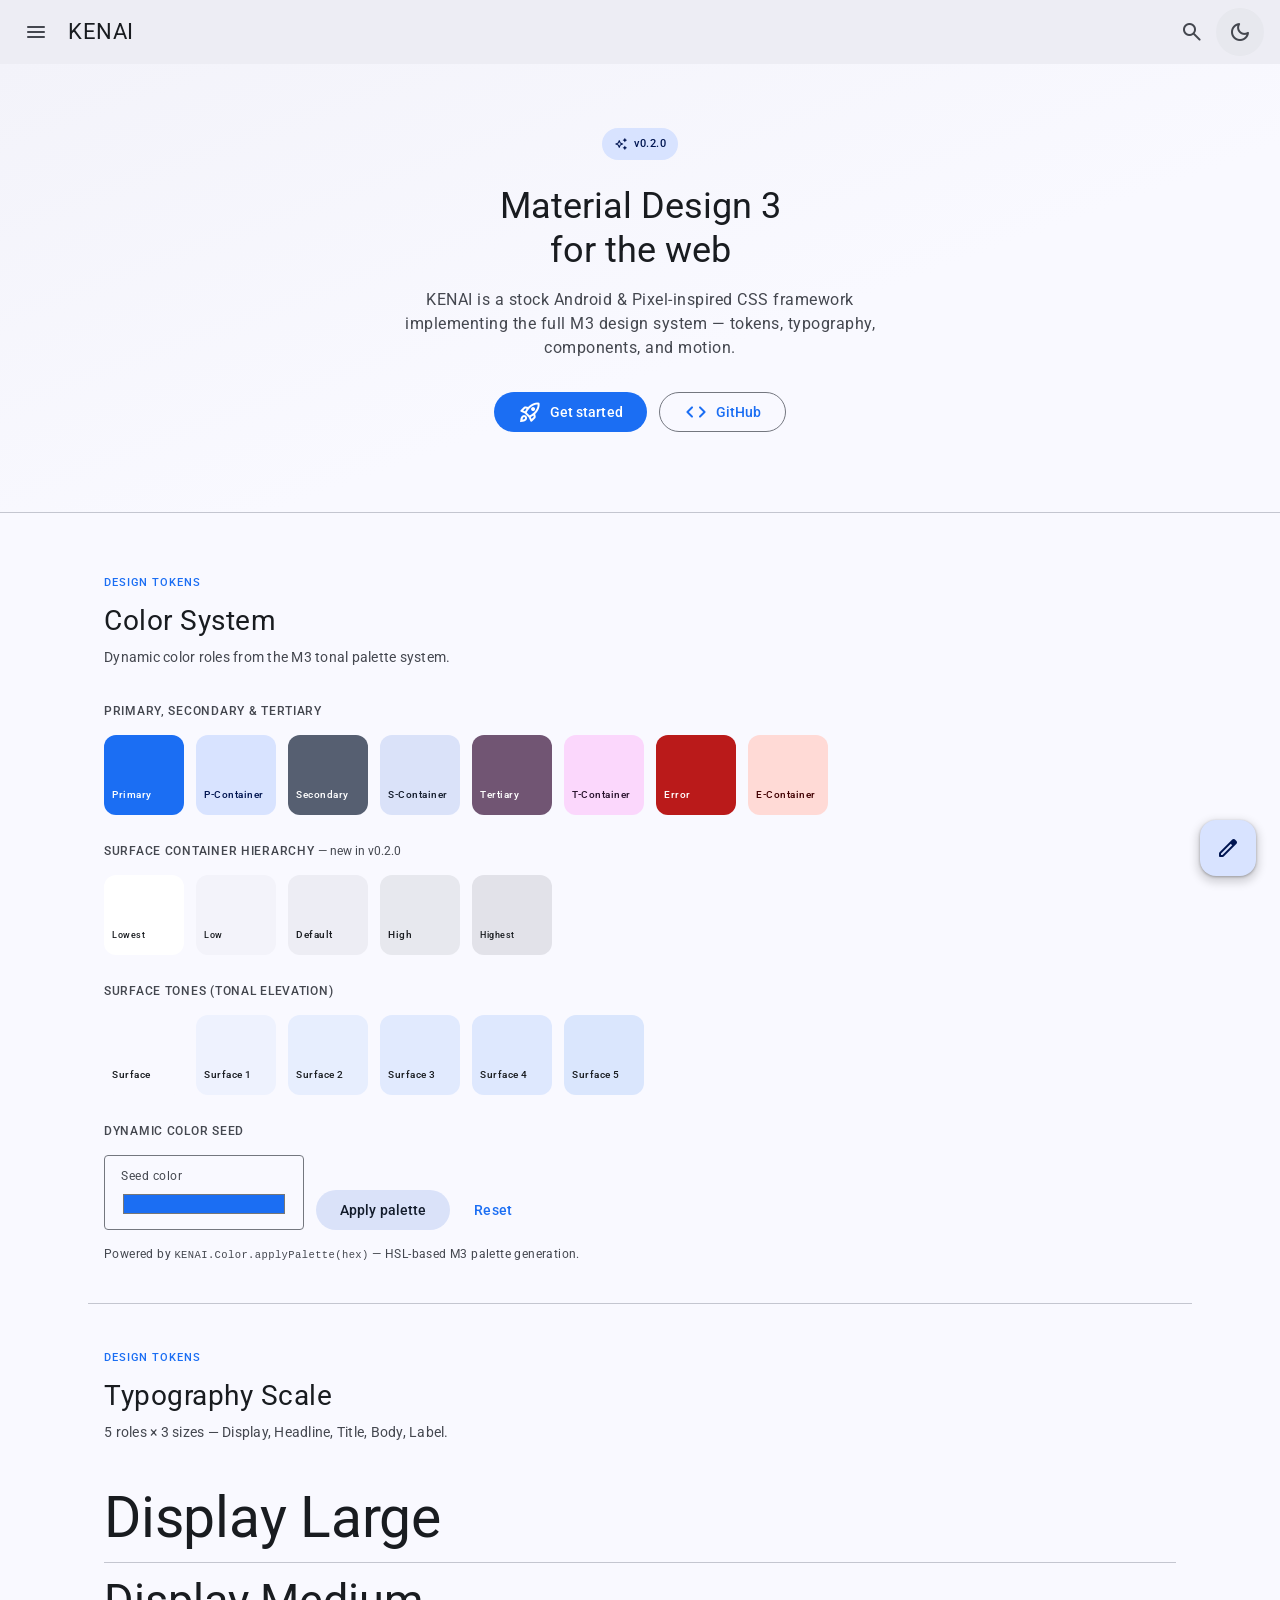
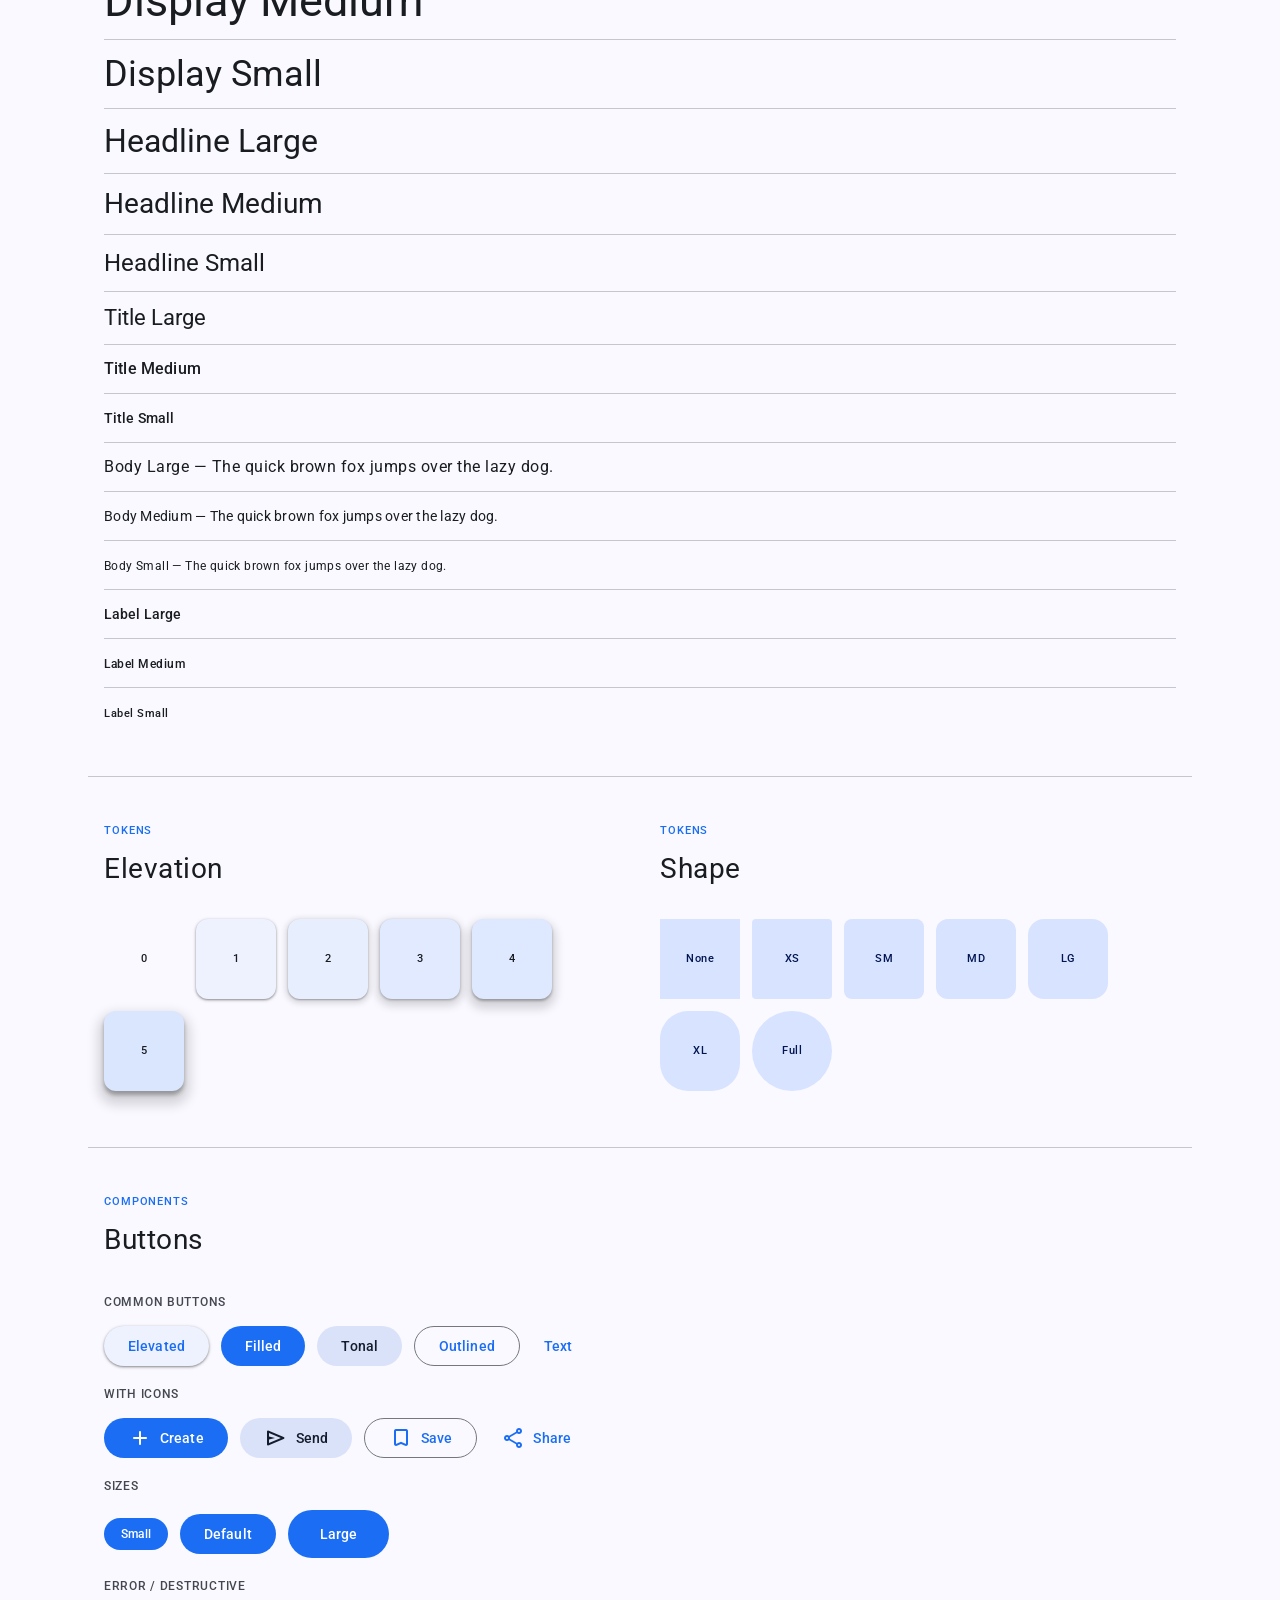
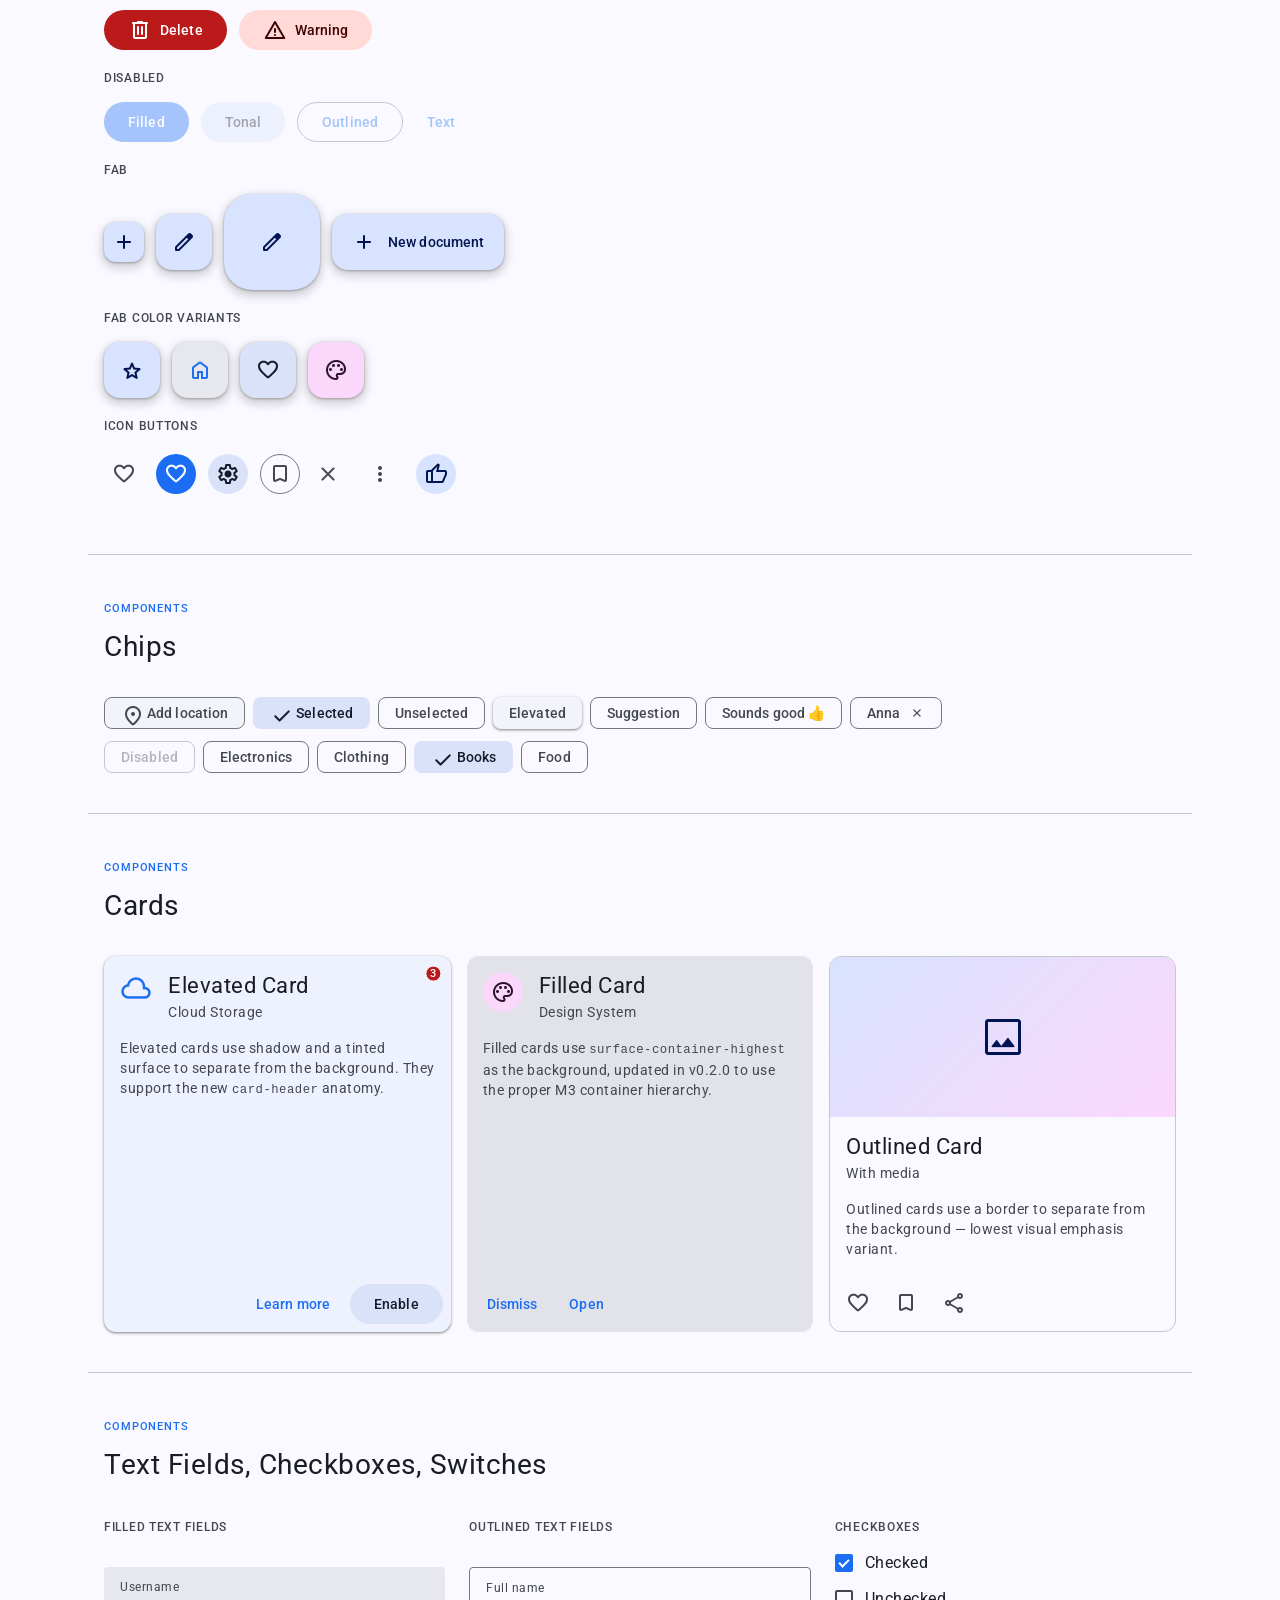
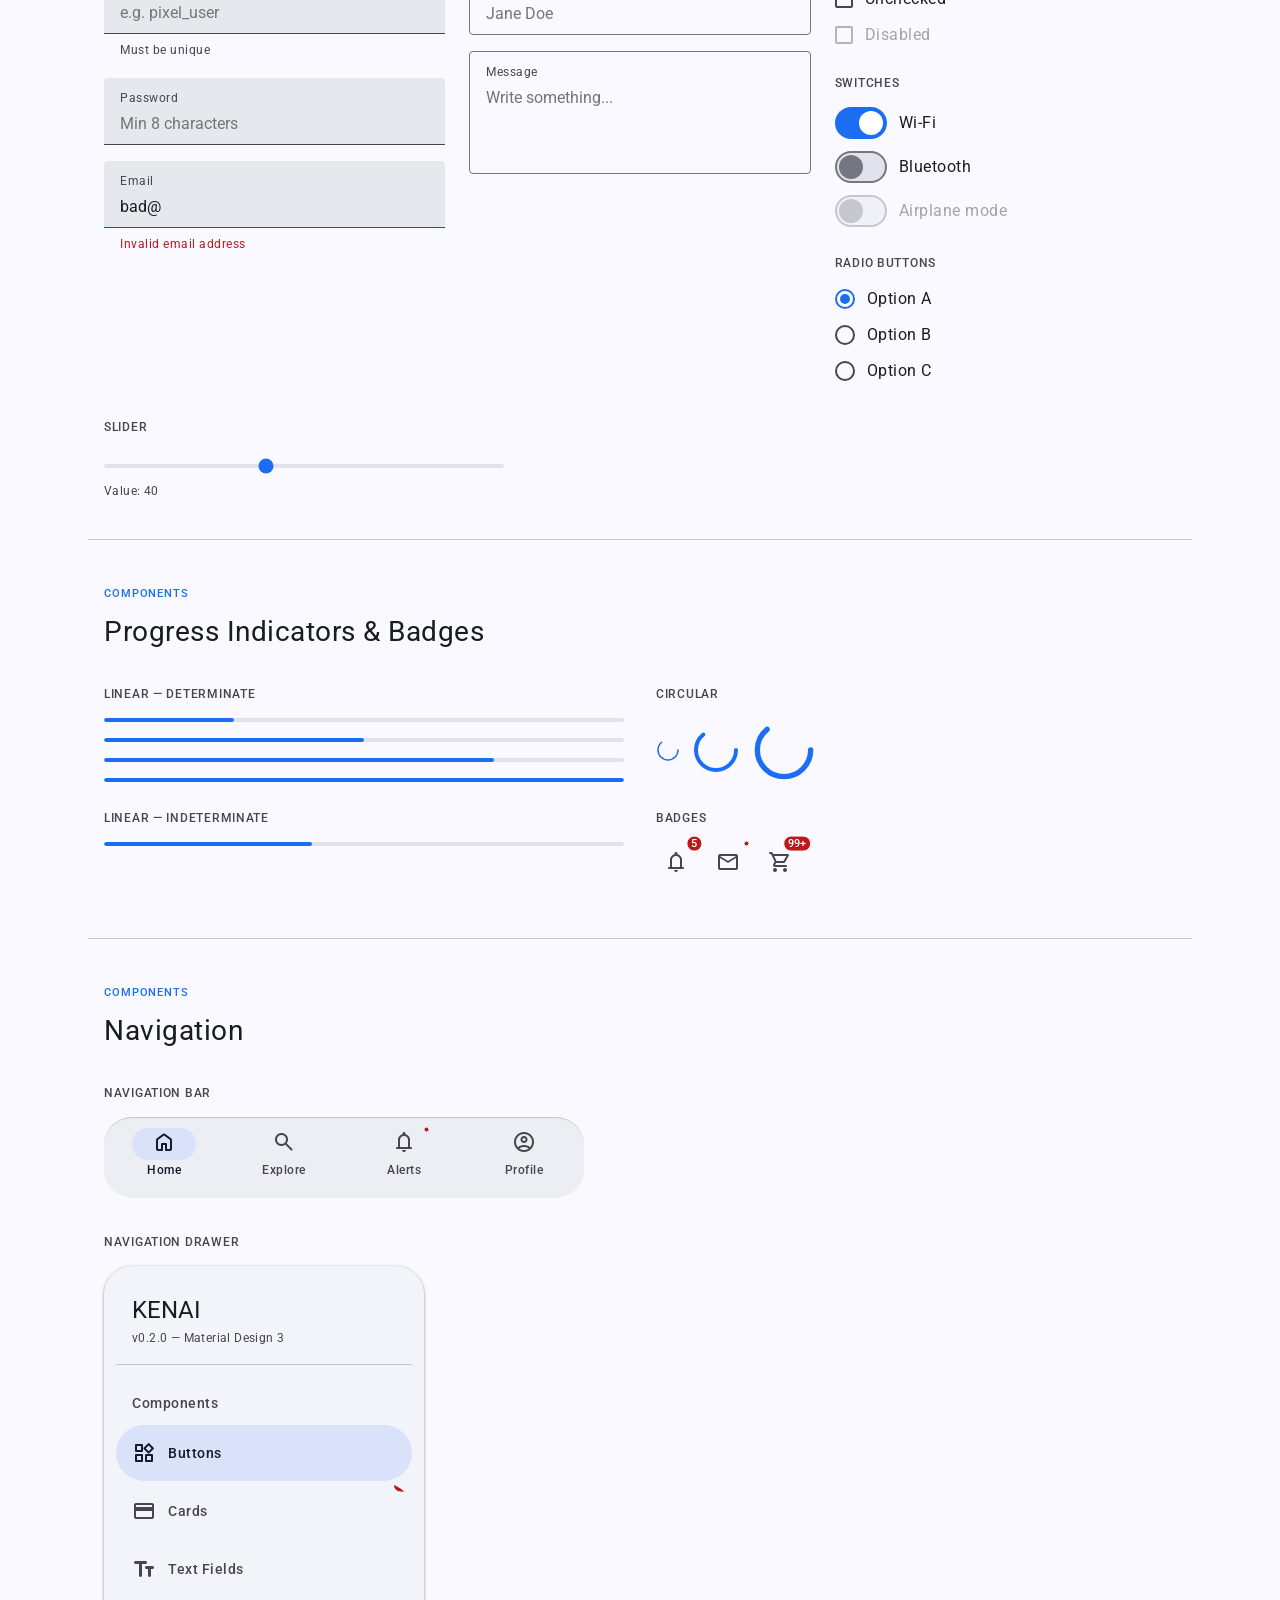
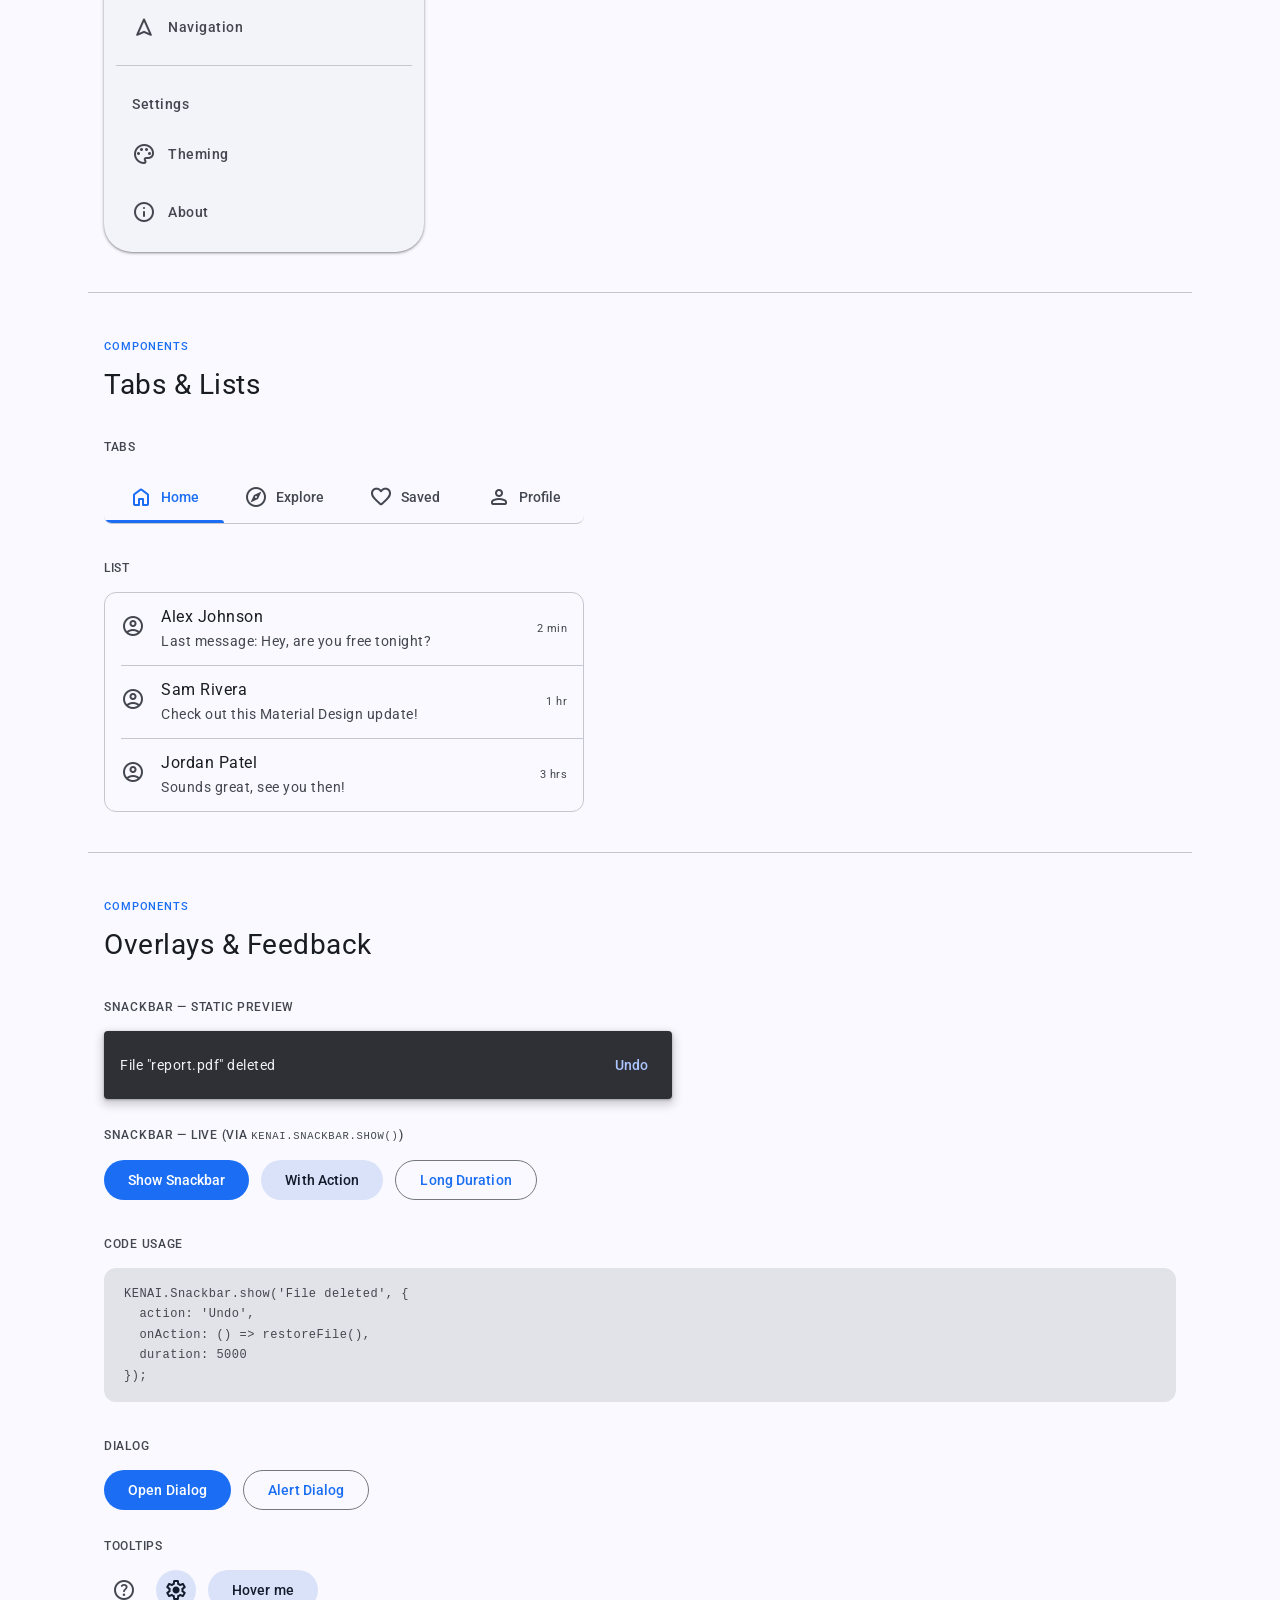
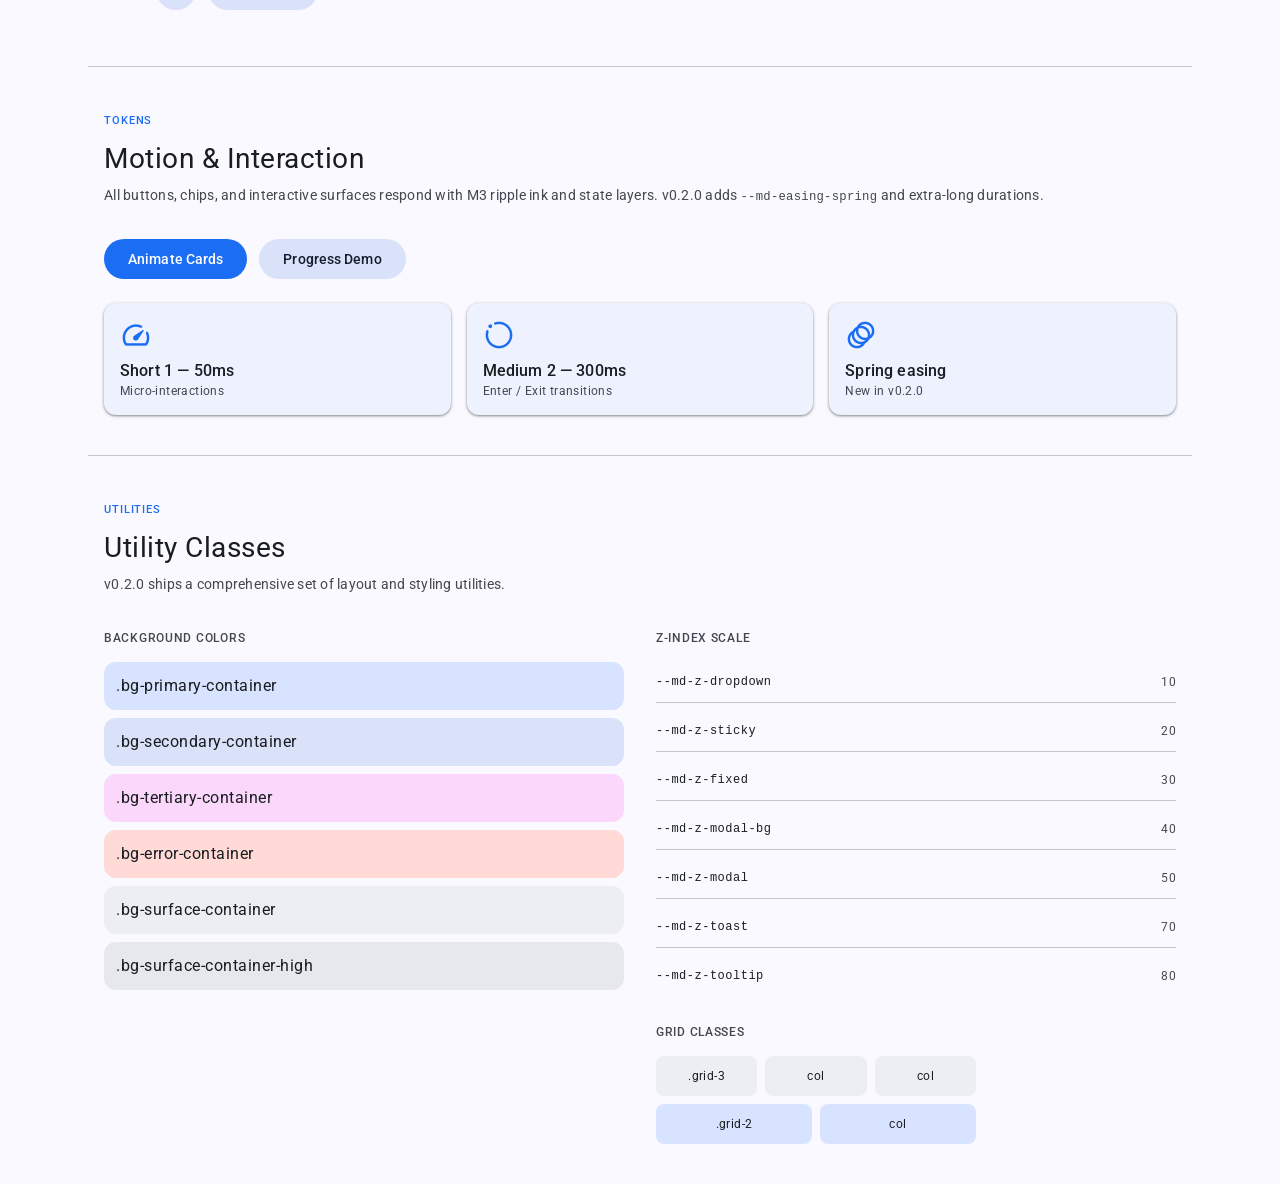
==== commit 8c645183: "Fix stylesheet and script file references for Kenai" ====
--- a/index.html
+++ b/index.html
@@ -9,7 +9,7 @@
   <link href="https://fonts.googleapis.com/css2?family=Google+Sans:wght@400;500;700&family=Google+Sans+Display:wght@400;500;700&family=Roboto:wght@300;400;500;700&family=Roboto+Mono&family=Material+Symbols+Rounded:opsz,wght,FILL,GRAD@24,400,1,0&display=swap" rel="stylesheet" />
 
   <!-- KENAI v0.2.0 -->
-  <link rel="stylesheet" href="kenai0_2_0.css" />
+  <link rel="stylesheet" href="kenai0.2.0.css" />
 
   <style>
     /* ============================================================
@@ -1134,7 +1134,7 @@
   </div>
 
   <!-- KENAI v0.2.0 runtime -->
-  <script src="kenai0_2_0.js"></script>
+  <script src="kenai0.2.0.js"></script>
 
   <script>
   // ============================================================
--- a/kenai0.2.0.css
+++ b/kenai0.2.0.css
@@ -0,0 +1,1556 @@
+/* ============================================================
+   KENAI — Material Design 3 CSS Framework
+   Version: 0.2.0
+   Stock Android / Pixel-inspired CSS framework
+   ============================================================
+
+   TABLE OF CONTENTS
+   -----------------
+   01. Color Tokens (Light + Dark)
+   02. Typography Tokens
+   03. Shape Tokens
+   04. Elevation Tokens
+   05. Motion Tokens
+   06. Spacing & Z-Index Tokens
+   07. CSS Reset
+   08. Typography Classes
+   09. Component — Buttons
+   10. Component — Icon Buttons
+   11. Component — FAB
+   12. Component — Cards
+   13. Component — Chips
+   14. Component — Badge
+   15. Component — Divider
+   16. Component — Progress Indicators
+   17. Component — Snackbar
+   18. Component — Theme Toggle
+   19. Layout — Container & Grid
+   20. Utility Classes
+   ============================================================ */
+
+
+/* ============================================================
+   01. COLOR TOKENS
+   ============================================================ */
+
+:root,
+[data-theme="light"] {
+
+  /* Primary — Pixel Blue */
+  --md-primary:              #1B6EF3;
+  --md-on-primary:           #FFFFFF;
+  --md-primary-container:    #D8E3FF;
+  --md-on-primary-container: #001551;
+
+  /* Secondary */
+  --md-secondary:              #565F71;
+  --md-on-secondary:           #FFFFFF;
+  --md-secondary-container:    #DAE2F9;
+  --md-on-secondary-container: #131C2C;
+
+  /* Tertiary */
+  --md-tertiary:              #715573;
+  --md-on-tertiary:           #FFFFFF;
+  --md-tertiary-container:    #FBD7FC;
+  --md-on-tertiary-container: #29132D;
+
+  /* Error */
+  --md-error:              #BA1A1A;
+  --md-on-error:           #FFFFFF;
+  --md-error-container:    #FFDAD6;
+  --md-on-error-container: #410002;
+
+  /* Surface & Background */
+  --md-background:         #F9F9FF;
+  --md-on-background:      #191C20;
+  --md-surface:            #F9F9FF;
+  --md-on-surface:         #191C20;
+  --md-surface-variant:    #E1E2EC;
+  --md-on-surface-variant: #44474F;
+
+  /* Surface container hierarchy (M3 spec) */
+  --md-surface-container-lowest:  #FFFFFF;
+  --md-surface-container-low:     #F3F3FA;
+  --md-surface-container:         #EDEDF4;
+  --md-surface-container-high:    #E7E8EE;
+  --md-surface-container-highest: #E2E2E9;
+
+  /* Tonal surface elevation (primary tint overlay) */
+  --md-surface-1: color-mix(in srgb, var(--md-primary) 5%,  var(--md-surface));
+  --md-surface-2: color-mix(in srgb, var(--md-primary) 8%,  var(--md-surface));
+  --md-surface-3: color-mix(in srgb, var(--md-primary) 11%, var(--md-surface));
+  --md-surface-4: color-mix(in srgb, var(--md-primary) 12%, var(--md-surface));
+  --md-surface-5: color-mix(in srgb, var(--md-primary) 14%, var(--md-surface));
+
+  /* Outline */
+  --md-outline:         #74777F;
+  --md-outline-variant: #C4C6D0;
+
+  /* Inverse */
+  --md-inverse-surface:    #2E3036;
+  --md-inverse-on-surface: #F0F0F7;
+  --md-inverse-primary:    #ADC6FF;
+
+  /* Scrim */
+  --md-scrim:  rgba(0, 0, 0, 0.32);
+  --md-shadow: #000000;
+}
+
+[data-theme="dark"] {
+
+  /* Primary */
+  --md-primary:              #ADC6FF;
+  --md-on-primary:           #002A77;
+  --md-primary-container:    #0047A8;
+  --md-on-primary-container: #D8E3FF;
+
+  /* Secondary */
+  --md-secondary:              #BEC6DC;
+  --md-on-secondary:           #283040;
+  --md-secondary-container:    #3E4758;
+  --md-on-secondary-container: #DAE2F9;
+
+  /* Tertiary */
+  --md-tertiary:              #DEBCDF;
+  --md-on-tertiary:           #3F2844;
+  --md-tertiary-container:    #583E5B;
+  --md-on-tertiary-container: #FBD7FC;
+
+  /* Error */
+  --md-error:              #FFB4AB;
+  --md-on-error:           #690005;
+  --md-error-container:    #93000A;
+  --md-on-error-container: #FFDAD6;
+
+  /* Surface & Background */
+  --md-background:         #111318;
+  --md-on-background:      #E2E2E9;
+  --md-surface:            #111318;
+  --md-on-surface:         #E2E2E9;
+  --md-surface-variant:    #44474F;
+  --md-on-surface-variant: #C4C6D0;
+
+  /* Surface container hierarchy */
+  --md-surface-container-lowest:  #0C0E13;
+  --md-surface-container-low:     #191C20;
+  --md-surface-container:         #1D2024;
+  --md-surface-container-high:    #272A2F;
+  --md-surface-container-highest: #32353A;
+
+  /* Tonal elevation */
+  --md-surface-1: color-mix(in srgb, var(--md-primary) 5%,  var(--md-surface));
+  --md-surface-2: color-mix(in srgb, var(--md-primary) 8%,  var(--md-surface));
+  --md-surface-3: color-mix(in srgb, var(--md-primary) 11%, var(--md-surface));
+  --md-surface-4: color-mix(in srgb, var(--md-primary) 12%, var(--md-surface));
+  --md-surface-5: color-mix(in srgb, var(--md-primary) 14%, var(--md-surface));
+
+  /* Outline */
+  --md-outline:         #8E9099;
+  --md-outline-variant: #44474F;
+
+  /* Inverse */
+  --md-inverse-surface:    #E2E2E9;
+  --md-inverse-on-surface: #2E3036;
+  --md-inverse-primary:    #1B6EF3;
+
+  /* Scrim */
+  --md-scrim:  rgba(0, 0, 0, 0.5);
+  --md-shadow: #000000;
+}
+
+
+/* ============================================================
+   02. TYPOGRAPHY TOKENS
+   ============================================================ */
+
+:root {
+  --md-font-brand: 'Google Sans', 'Product Sans', 'Roboto', sans-serif;
+  --md-font-plain: 'Roboto', 'Helvetica Neue', Arial, sans-serif;
+  --md-font-mono:  'Roboto Mono', 'Courier New', monospace;
+
+  /* Display */
+  --md-display-large-size:     3.5625rem;
+  --md-display-large-line:     4rem;
+  --md-display-large-weight:   400;
+  --md-display-large-tracking: -0.015625rem;
+
+  --md-display-medium-size:     2.8125rem;
+  --md-display-medium-line:     3.25rem;
+  --md-display-medium-weight:   400;
+  --md-display-medium-tracking: 0;
+
+  --md-display-small-size:     2.25rem;
+  --md-display-small-line:     2.75rem;
+  --md-display-small-weight:   400;
+  --md-display-small-tracking: 0;
+
+  /* Headline */
+  --md-headline-large-size:     2rem;
+  --md-headline-large-line:     2.5rem;
+  --md-headline-large-weight:   400;
+  --md-headline-large-tracking: 0;
+
+  --md-headline-medium-size:     1.75rem;
+  --md-headline-medium-line:     2.25rem;
+  --md-headline-medium-weight:   400;
+  --md-headline-medium-tracking: 0;
+
+  --md-headline-small-size:     1.5rem;
+  --md-headline-small-line:     2rem;
+  --md-headline-small-weight:   400;
+  --md-headline-small-tracking: 0;
+
+  /* Title */
+  --md-title-large-size:     1.375rem;
+  --md-title-large-line:     1.75rem;
+  --md-title-large-weight:   400;
+  --md-title-large-tracking: 0;
+
+  --md-title-medium-size:     1rem;
+  --md-title-medium-line:     1.5rem;
+  --md-title-medium-weight:   500;
+  --md-title-medium-tracking: 0.009375rem;
+
+  --md-title-small-size:     0.875rem;
+  --md-title-small-line:     1.25rem;
+  --md-title-small-weight:   500;
+  --md-title-small-tracking: 0.00625rem;
+
+  /* Body */
+  --md-body-large-size:     1rem;
+  --md-body-large-line:     1.5rem;
+  --md-body-large-weight:   400;
+  --md-body-large-tracking: 0.03125rem;
+
+  --md-body-medium-size:     0.875rem;
+  --md-body-medium-line:     1.25rem;
+  --md-body-medium-weight:   400;
+  --md-body-medium-tracking: 0.015625rem;
+
+  --md-body-small-size:     0.75rem;
+  --md-body-small-line:     1rem;
+  --md-body-small-weight:   400;
+  --md-body-small-tracking: 0.025rem;
+
+  /* Label */
+  --md-label-large-size:     0.875rem;
+  --md-label-large-line:     1.25rem;
+  --md-label-large-weight:   500;
+  --md-label-large-tracking: 0.00625rem;
+
+  --md-label-medium-size:     0.75rem;
+  --md-label-medium-line:     1rem;
+  --md-label-medium-weight:   500;
+  --md-label-medium-tracking: 0.03125rem;
+
+  --md-label-small-size:     0.6875rem;
+  --md-label-small-line:     1rem;
+  --md-label-small-weight:   500;
+  --md-label-small-tracking: 0.03125rem;
+}
+
+
+/* ============================================================
+   03. SHAPE TOKENS
+   ============================================================ */
+
+:root {
+  --md-shape-none:        0px;
+  --md-shape-extra-small: 4px;
+  --md-shape-small:       8px;
+  --md-shape-medium:      12px;
+  --md-shape-large:       16px;
+  --md-shape-extra-large: 28px;
+  --md-shape-full:        9999px;
+
+  /* Component-specific shape defaults */
+  --md-shape-button:       var(--md-shape-full);
+  --md-shape-fab:          var(--md-shape-large);
+  --md-shape-fab-small:    var(--md-shape-medium);
+  --md-shape-fab-large:    var(--md-shape-extra-large);
+  --md-shape-card:         var(--md-shape-medium);
+  --md-shape-chip:         var(--md-shape-small);
+  --md-shape-dialog:       var(--md-shape-extra-large);
+  --md-shape-menu:         var(--md-shape-extra-small);
+  --md-shape-snackbar:     var(--md-shape-extra-small);
+  --md-shape-badge:        var(--md-shape-full);
+  --md-shape-text-field:   var(--md-shape-extra-small);
+  --md-shape-icon-button:  var(--md-shape-full);
+}
+
+
+/* ============================================================
+   04. ELEVATION TOKENS
+   ============================================================ */
+
+:root {
+  --md-elevation-0: none;
+  --md-elevation-1:
+    0px 1px 2px  rgba(0,0,0,.3),
+    0px 1px 3px 1px rgba(0,0,0,.15);
+  --md-elevation-2:
+    0px 1px 2px  rgba(0,0,0,.3),
+    0px 2px 6px 2px rgba(0,0,0,.15);
+  --md-elevation-3:
+    0px 1px 3px  rgba(0,0,0,.3),
+    0px 4px 8px 3px rgba(0,0,0,.15);
+  --md-elevation-4:
+    0px 2px 3px  rgba(0,0,0,.3),
+    0px 6px 10px 4px rgba(0,0,0,.15);
+  --md-elevation-5:
+    0px 4px 4px  rgba(0,0,0,.3),
+    0px 8px 12px 6px rgba(0,0,0,.15);
+}
+
+
+/* ============================================================
+   05. MOTION TOKENS
+   ============================================================ */
+
+:root {
+  /* Durations */
+  --md-duration-short-1:      50ms;
+  --md-duration-short-2:      100ms;
+  --md-duration-short-3:      150ms;
+  --md-duration-short-4:      200ms;
+  --md-duration-medium-1:     250ms;
+  --md-duration-medium-2:     300ms;
+  --md-duration-medium-3:     350ms;
+  --md-duration-medium-4:     400ms;
+  --md-duration-long-1:       450ms;
+  --md-duration-long-2:       500ms;
+  --md-duration-long-3:       550ms;
+  --md-duration-long-4:       600ms;
+  --md-duration-extra-long-1: 700ms;
+  --md-duration-extra-long-2: 800ms;
+  --md-duration-extra-long-3: 900ms;
+  --md-duration-extra-long-4: 1000ms;
+
+  /* Easing */
+  --md-easing-linear:            cubic-bezier(0, 0, 1, 1);
+  --md-easing-standard:          cubic-bezier(0.2, 0, 0, 1);
+  --md-easing-standard-decel:    cubic-bezier(0, 0, 0, 1);
+  --md-easing-standard-accel:    cubic-bezier(0.3, 0, 1, 1);
+  --md-easing-emphasized:        cubic-bezier(0.2, 0, 0, 1);
+  --md-easing-emphasized-decel:  cubic-bezier(0.05, 0.7, 0.1, 1);
+  --md-easing-emphasized-accel:  cubic-bezier(0.3, 0, 0.8, 0.15);
+  --md-easing-legacy:            cubic-bezier(0.4, 0, 0.2, 1);
+  --md-easing-spring:            cubic-bezier(0.34, 1.56, 0.64, 1);
+}
+
+
+/* ============================================================
+   06. SPACING & Z-INDEX TOKENS
+   ============================================================ */
+
+:root {
+  --md-spacing-0:  0px;
+  --md-spacing-1:  4px;
+  --md-spacing-2:  8px;
+  --md-spacing-3:  12px;
+  --md-spacing-4:  16px;
+  --md-spacing-5:  20px;
+  --md-spacing-6:  24px;
+  --md-spacing-7:  28px;
+  --md-spacing-8:  32px;
+  --md-spacing-9:  36px;
+  --md-spacing-10: 40px;
+  --md-spacing-12: 48px;
+  --md-spacing-14: 56px;
+  --md-spacing-16: 64px;
+  --md-spacing-20: 80px;
+  --md-spacing-24: 96px;
+
+  /* Z-index scale */
+  --md-z-below:     -1;
+  --md-z-base:       0;
+  --md-z-raised:     1;
+  --md-z-dropdown:   10;
+  --md-z-sticky:     20;
+  --md-z-fixed:      30;
+  --md-z-modal-bg:   40;
+  --md-z-modal:      50;
+  --md-z-popover:    60;
+  --md-z-toast:      70;
+  --md-z-tooltip:    80;
+}
+
+
+/* ============================================================
+   07. CSS RESET
+   ============================================================ */
+
+*, *::before, *::after {
+  box-sizing: border-box;
+  margin: 0;
+  padding: 0;
+}
+
+html {
+  font-size: 16px;
+  -webkit-text-size-adjust: 100%;
+  text-size-adjust: 100%;
+  tab-size: 4;
+  scroll-behavior: smooth;
+  height: 100%;
+}
+
+body {
+  background-color: var(--md-background);
+  color: var(--md-on-background);
+  font-family: var(--md-font-plain);
+  font-size: var(--md-body-large-size);
+  line-height: var(--md-body-large-line);
+  font-weight: var(--md-body-large-weight);
+  letter-spacing: var(--md-body-large-tracking);
+  -webkit-font-smoothing: antialiased;
+  -moz-osx-font-smoothing: grayscale;
+  min-height: 100dvh;
+  transition:
+    background-color var(--md-duration-medium-2) var(--md-easing-standard),
+    color            var(--md-duration-medium-2) var(--md-easing-standard);
+}
+
+img, svg, video, canvas, audio, iframe, embed, object {
+  display: block;
+  max-width: 100%;
+}
+img, video { height: auto; }
+input, button, textarea, select { font: inherit; }
+p, h1, h2, h3, h4, h5, h6 { overflow-wrap: break-word; }
+ul, ol { list-style: none; }
+
+a {
+  color: var(--md-primary);
+  text-decoration: none;
+  transition: opacity var(--md-duration-short-3) var(--md-easing-standard);
+}
+a:hover { opacity: 0.8; }
+
+button { cursor: pointer; border: none; background: none; }
+
+code, kbd, samp, pre {
+  font-family: var(--md-font-mono);
+  font-size: 0.875em;
+}
+pre {
+  background: var(--md-surface-variant);
+  color: var(--md-on-surface-variant);
+  padding: var(--md-spacing-4);
+  border-radius: var(--md-shape-medium);
+  overflow-x: auto;
+}
+
+table { border-collapse: collapse; width: 100%; }
+
+:focus-visible {
+  outline: 3px solid var(--md-primary);
+  outline-offset: 2px;
+  border-radius: var(--md-shape-extra-small);
+}
+
+::selection {
+  background: var(--md-primary-container);
+  color: var(--md-on-primary-container);
+}
+
+::-webkit-scrollbar { width: 8px; height: 8px; }
+::-webkit-scrollbar-track { background: transparent; }
+::-webkit-scrollbar-thumb {
+  background: var(--md-outline-variant);
+  border-radius: var(--md-shape-full);
+}
+::-webkit-scrollbar-thumb:hover { background: var(--md-outline); }
+
+
+/* ============================================================
+   08. TYPOGRAPHY CLASSES
+   ============================================================ */
+
+.display-large {
+  font-family: var(--md-font-brand);
+  font-size: var(--md-display-large-size);
+  line-height: var(--md-display-large-line);
+  font-weight: var(--md-display-large-weight);
+  letter-spacing: var(--md-display-large-tracking);
+}
+.display-medium {
+  font-family: var(--md-font-brand);
+  font-size: var(--md-display-medium-size);
+  line-height: var(--md-display-medium-line);
+  font-weight: var(--md-display-medium-weight);
+  letter-spacing: var(--md-display-medium-tracking);
+}
+.display-small {
+  font-family: var(--md-font-brand);
+  font-size: var(--md-display-small-size);
+  line-height: var(--md-display-small-line);
+  font-weight: var(--md-display-small-weight);
+  letter-spacing: var(--md-display-small-tracking);
+}
+
+.headline-large {
+  font-family: var(--md-font-brand);
+  font-size: var(--md-headline-large-size);
+  line-height: var(--md-headline-large-line);
+  font-weight: var(--md-headline-large-weight);
+  letter-spacing: var(--md-headline-large-tracking);
+}
+.headline-medium {
+  font-family: var(--md-font-brand);
+  font-size: var(--md-headline-medium-size);
+  line-height: var(--md-headline-medium-line);
+  font-weight: var(--md-headline-medium-weight);
+  letter-spacing: var(--md-headline-medium-tracking);
+}
+.headline-small {
+  font-family: var(--md-font-brand);
+  font-size: var(--md-headline-small-size);
+  line-height: var(--md-headline-small-line);
+  font-weight: var(--md-headline-small-weight);
+  letter-spacing: var(--md-headline-small-tracking);
+}
+
+.title-large {
+  font-family: var(--md-font-brand);
+  font-size: var(--md-title-large-size);
+  line-height: var(--md-title-large-line);
+  font-weight: var(--md-title-large-weight);
+  letter-spacing: var(--md-title-large-tracking);
+}
+.title-medium {
+  font-family: var(--md-font-plain);
+  font-size: var(--md-title-medium-size);
+  line-height: var(--md-title-medium-line);
+  font-weight: var(--md-title-medium-weight);
+  letter-spacing: var(--md-title-medium-tracking);
+}
+.title-small {
+  font-family: var(--md-font-plain);
+  font-size: var(--md-title-small-size);
+  line-height: var(--md-title-small-line);
+  font-weight: var(--md-title-small-weight);
+  letter-spacing: var(--md-title-small-tracking);
+}
+
+.body-large {
+  font-family: var(--md-font-plain);
+  font-size: var(--md-body-large-size);
+  line-height: var(--md-body-large-line);
+  font-weight: var(--md-body-large-weight);
+  letter-spacing: var(--md-body-large-tracking);
+}
+.body-medium {
+  font-family: var(--md-font-plain);
+  font-size: var(--md-body-medium-size);
+  line-height: var(--md-body-medium-line);
+  font-weight: var(--md-body-medium-weight);
+  letter-spacing: var(--md-body-medium-tracking);
+}
+.body-small {
+  font-family: var(--md-font-plain);
+  font-size: var(--md-body-small-size);
+  line-height: var(--md-body-small-line);
+  font-weight: var(--md-body-small-weight);
+  letter-spacing: var(--md-body-small-tracking);
+}
+
+.label-large {
+  font-family: var(--md-font-plain);
+  font-size: var(--md-label-large-size);
+  line-height: var(--md-label-large-line);
+  font-weight: var(--md-label-large-weight);
+  letter-spacing: var(--md-label-large-tracking);
+}
+.label-medium {
+  font-family: var(--md-font-plain);
+  font-size: var(--md-label-medium-size);
+  line-height: var(--md-label-medium-line);
+  font-weight: var(--md-label-medium-weight);
+  letter-spacing: var(--md-label-medium-tracking);
+}
+.label-small {
+  font-family: var(--md-font-plain);
+  font-size: var(--md-label-small-size);
+  line-height: var(--md-label-small-line);
+  font-weight: var(--md-label-small-weight);
+  letter-spacing: var(--md-label-small-tracking);
+}
+
+/* Semantic heading mapping — plain CSS only, no invalid @extend */
+h1 {
+  font-family: var(--md-font-brand);
+  font-size: var(--md-headline-large-size);
+  line-height: var(--md-headline-large-line);
+  font-weight: 400;
+  letter-spacing: var(--md-headline-large-tracking);
+}
+h2 {
+  font-family: var(--md-font-brand);
+  font-size: var(--md-headline-medium-size);
+  line-height: var(--md-headline-medium-line);
+  font-weight: 400;
+}
+h3 {
+  font-family: var(--md-font-brand);
+  font-size: var(--md-headline-small-size);
+  line-height: var(--md-headline-small-line);
+  font-weight: 400;
+}
+h4 {
+  font-family: var(--md-font-brand);
+  font-size: var(--md-title-large-size);
+  line-height: var(--md-title-large-line);
+  font-weight: 400;
+}
+h5 {
+  font-family: var(--md-font-plain);
+  font-size: var(--md-title-medium-size);
+  line-height: var(--md-title-medium-line);
+  font-weight: 500;
+}
+h6 {
+  font-family: var(--md-font-plain);
+  font-size: var(--md-title-small-size);
+  line-height: var(--md-title-small-line);
+  font-weight: 500;
+}
+
+
+/* ============================================================
+   09. COMPONENT — BUTTONS
+   ============================================================ */
+
+.btn {
+  display: inline-flex;
+  align-items: center;
+  justify-content: center;
+  gap: var(--md-spacing-2);
+  padding: 0 var(--md-spacing-6);
+  height: 40px;
+  min-width: 64px;
+  border-radius: var(--md-shape-button);
+  border: none;
+  cursor: pointer;
+  font-family: var(--md-font-plain);
+  font-size: var(--md-label-large-size);
+  font-weight: var(--md-label-large-weight);
+  letter-spacing: var(--md-label-large-tracking);
+  line-height: var(--md-label-large-line);
+  text-decoration: none;
+  position: relative;
+  overflow: hidden;
+  user-select: none;
+  -webkit-tap-highlight-color: transparent;
+  white-space: nowrap;
+  transition:
+    box-shadow       var(--md-duration-short-4) var(--md-easing-standard),
+    background-color var(--md-duration-short-4) var(--md-easing-standard),
+    color            var(--md-duration-short-4) var(--md-easing-standard),
+    border-color     var(--md-duration-short-4) var(--md-easing-standard),
+    transform        var(--md-duration-short-3) var(--md-easing-standard);
+}
+
+/* State layer */
+.btn::after {
+  content: '';
+  position: absolute;
+  inset: 0;
+  background: currentColor;
+  opacity: 0;
+  transition: opacity var(--md-duration-short-3) var(--md-easing-standard);
+  border-radius: inherit;
+  pointer-events: none;
+}
+.btn:hover::after  { opacity: 0.08; }
+.btn:active::after { opacity: 0.12; }
+.btn:active        { transform: scale(0.98); }
+
+.btn:disabled,
+.btn[aria-disabled="true"] {
+  opacity: 0.38;
+  pointer-events: none;
+  box-shadow: none;
+  cursor: not-allowed;
+}
+
+/* Filled */
+.btn-filled {
+  background-color: var(--md-primary);
+  color: var(--md-on-primary);
+}
+.btn-filled:hover { box-shadow: var(--md-elevation-1); }
+
+/* Tonal */
+.btn-tonal {
+  background-color: var(--md-secondary-container);
+  color: var(--md-on-secondary-container);
+}
+.btn-tonal:hover { box-shadow: var(--md-elevation-1); }
+
+/* Outlined */
+.btn-outlined {
+  background-color: transparent;
+  color: var(--md-primary);
+  border: 1px solid var(--md-outline);
+}
+.btn-outlined:hover { border-color: var(--md-primary); }
+
+/* Text */
+.btn-text {
+  background-color: transparent;
+  color: var(--md-primary);
+  padding: 0 var(--md-spacing-3);
+  min-width: auto;
+}
+
+/* Elevated */
+.btn-elevated {
+  background-color: var(--md-surface-1);
+  color: var(--md-primary);
+  box-shadow: var(--md-elevation-1);
+}
+.btn-elevated:hover { box-shadow: var(--md-elevation-2); }
+
+/* Destructive */
+.btn-filled.btn-error { background-color: var(--md-error); color: var(--md-on-error); }
+.btn-tonal.btn-error  { background-color: var(--md-error-container); color: var(--md-on-error-container); }
+
+/* Sizes */
+.btn-sm { height: 32px; font-size: var(--md-label-medium-size); padding: 0 var(--md-spacing-4); gap: var(--md-spacing-1); }
+.btn-lg { height: 48px; font-size: var(--md-title-small-size); padding: 0 var(--md-spacing-8); }
+
+/* Icon inside button */
+.btn .btn-icon { width: 18px; height: 18px; flex-shrink: 0; }
+.btn-sm .btn-icon { width: 16px; height: 16px; }
+.btn-lg .btn-icon { width: 20px; height: 20px; }
+
+/* Full width */
+.btn-block { width: 100%; }
+
+
+/* ============================================================
+   10. COMPONENT — ICON BUTTONS
+   ============================================================ */
+
+.icon-btn {
+  display: inline-flex;
+  align-items: center;
+  justify-content: center;
+  width: 40px;
+  height: 40px;
+  border-radius: var(--md-shape-icon-button);
+  border: none;
+  background: transparent;
+  color: var(--md-on-surface-variant);
+  cursor: pointer;
+  position: relative;
+  overflow: hidden;
+  -webkit-tap-highlight-color: transparent;
+  flex-shrink: 0;
+  transition:
+    background-color var(--md-duration-short-4) var(--md-easing-standard),
+    color            var(--md-duration-short-4) var(--md-easing-standard),
+    transform        var(--md-duration-short-3) var(--md-easing-spring);
+}
+.icon-btn::after {
+  content: '';
+  position: absolute;
+  inset: 0;
+  background: currentColor;
+  opacity: 0;
+  transition: opacity var(--md-duration-short-3) var(--md-easing-standard);
+  border-radius: inherit;
+  pointer-events: none;
+}
+.icon-btn:hover::after  { opacity: 0.08; }
+.icon-btn:active::after { opacity: 0.12; }
+.icon-btn:active        { transform: scale(0.9); }
+
+.icon-btn-filled   { background-color: var(--md-primary); color: var(--md-on-primary); }
+.icon-btn-tonal    { background-color: var(--md-secondary-container); color: var(--md-on-secondary-container); }
+.icon-btn-outlined { border: 1px solid var(--md-outline); color: var(--md-on-surface-variant); }
+.icon-btn-outlined:hover { border-color: var(--md-primary); color: var(--md-primary); }
+
+.icon-btn-sm { width: 32px; height: 32px; }
+.icon-btn-lg { width: 48px; height: 48px; }
+
+.icon-btn[aria-pressed="true"] {
+  background-color: var(--md-primary-container);
+  color: var(--md-on-primary-container);
+}
+.icon-btn:disabled,
+.icon-btn[aria-disabled="true"] { opacity: 0.38; pointer-events: none; }
+
+
+/* ============================================================
+   11. COMPONENT — FAB
+   ============================================================ */
+
+.fab {
+  display: inline-flex;
+  align-items: center;
+  justify-content: center;
+  gap: var(--md-spacing-3);
+  width: 56px;
+  height: 56px;
+  border-radius: var(--md-shape-fab);
+  border: none;
+  background-color: var(--md-primary-container);
+  color: var(--md-on-primary-container);
+  box-shadow: var(--md-elevation-3);
+  cursor: pointer;
+  position: relative;
+  overflow: hidden;
+  -webkit-tap-highlight-color: transparent;
+  flex-shrink: 0;
+  transition:
+    box-shadow       var(--md-duration-short-4) var(--md-easing-standard),
+    background-color var(--md-duration-short-4) var(--md-easing-standard),
+    transform        var(--md-duration-short-3) var(--md-easing-spring);
+}
+.fab::after {
+  content: '';
+  position: absolute;
+  inset: 0;
+  background: currentColor;
+  opacity: 0;
+  border-radius: inherit;
+  pointer-events: none;
+  transition: opacity var(--md-duration-short-3) var(--md-easing-standard);
+}
+.fab:hover::after  { opacity: 0.08; }
+.fab:active::after { opacity: 0.12; }
+.fab:hover  { box-shadow: var(--md-elevation-4); }
+.fab:active { transform: scale(0.95); }
+
+.fab-sm       { width: 40px; height: 40px; border-radius: var(--md-shape-fab-small); }
+.fab-lg       { width: 96px; height: 96px; border-radius: var(--md-shape-fab-large); }
+.fab-extended {
+  width: auto;
+  padding: 0 var(--md-spacing-5);
+  min-width: 80px;
+  font-family: var(--md-font-plain);
+  font-size: var(--md-label-large-size);
+  font-weight: var(--md-label-large-weight);
+  letter-spacing: var(--md-label-large-tracking);
+  white-space: nowrap;
+}
+.fab-surface   { background-color: var(--md-surface-container-high); color: var(--md-primary); }
+.fab-secondary { background-color: var(--md-secondary-container); color: var(--md-on-secondary-container); }
+.fab-tertiary  { background-color: var(--md-tertiary-container); color: var(--md-on-tertiary-container); }
+
+
+/* ============================================================
+   12. COMPONENT — CARDS
+   ============================================================ */
+
+.card {
+  border-radius: var(--md-shape-card);
+  overflow: hidden;
+  position: relative;
+  display: flex;
+  flex-direction: column;
+  transition:
+    box-shadow       var(--md-duration-medium-1) var(--md-easing-standard),
+    background-color var(--md-duration-medium-1) var(--md-easing-standard);
+}
+
+.card-elevated {
+  background-color: var(--md-surface-1);
+  box-shadow: var(--md-elevation-1);
+}
+.card-elevated:hover { box-shadow: var(--md-elevation-2); }
+
+.card-filled {
+  background-color: var(--md-surface-container-highest);
+  box-shadow: var(--md-elevation-0);
+}
+.card-filled:hover { box-shadow: var(--md-elevation-1); }
+
+.card-outlined {
+  background-color: var(--md-surface);
+  border: 1px solid var(--md-outline-variant);
+}
+.card-outlined:hover { box-shadow: var(--md-elevation-1); }
+
+/* Interactive card */
+.card-interactive {
+  cursor: pointer;
+  -webkit-tap-highlight-color: transparent;
+  text-decoration: none;
+  color: inherit;
+  transition:
+    box-shadow var(--md-duration-medium-1) var(--md-easing-standard),
+    transform  var(--md-duration-short-3) var(--md-easing-standard);
+}
+.card-interactive::after {
+  content: '';
+  position: absolute;
+  inset: 0;
+  background: var(--md-on-surface);
+  opacity: 0;
+  transition: opacity var(--md-duration-short-3) var(--md-easing-standard);
+  pointer-events: none;
+}
+.card-interactive:hover::after  { opacity: 0.08; }
+.card-interactive:active::after { opacity: 0.12; }
+.card-interactive:active        { transform: scale(0.99); }
+
+/* Card anatomy */
+.card-media    { width: 100%; object-fit: cover; }
+.card-header   { padding: var(--md-spacing-4) var(--md-spacing-4) 0; display: flex; align-items: flex-start; gap: var(--md-spacing-4); }
+.card-header-text { flex: 1; min-width: 0; }
+.card-title    { font-family: var(--md-font-brand); font-size: var(--md-title-large-size); line-height: var(--md-title-large-line); font-weight: 400; color: var(--md-on-surface); }
+.card-subtitle { font-family: var(--md-font-plain); font-size: var(--md-body-medium-size); line-height: var(--md-body-medium-line); color: var(--md-on-surface-variant); margin-top: 2px; }
+.card-body     { padding: var(--md-spacing-4); color: var(--md-on-surface-variant); font-size: var(--md-body-medium-size); line-height: var(--md-body-medium-line); flex: 1; }
+.card-actions  { padding: var(--md-spacing-2); display: flex; align-items: center; gap: var(--md-spacing-2); flex-wrap: wrap; }
+.card-actions-end { justify-content: flex-end; }
+
+
+/* ============================================================
+   13. COMPONENT — CHIPS
+   ============================================================ */
+
+.chip {
+  display: inline-flex;
+  align-items: center;
+  gap: var(--md-spacing-2);
+  height: 32px;
+  padding: 0 var(--md-spacing-4);
+  border-radius: var(--md-shape-chip);
+  border: 1px solid var(--md-outline);
+  background: transparent;
+  color: var(--md-on-surface-variant);
+  font-family: var(--md-font-plain);
+  font-size: var(--md-label-large-size);
+  font-weight: var(--md-label-large-weight);
+  letter-spacing: var(--md-label-large-tracking);
+  cursor: pointer;
+  position: relative;
+  overflow: hidden;
+  white-space: nowrap;
+  -webkit-tap-highlight-color: transparent;
+  user-select: none;
+  transition:
+    background-color var(--md-duration-short-4) var(--md-easing-standard),
+    border-color     var(--md-duration-short-4) var(--md-easing-standard),
+    color            var(--md-duration-short-4) var(--md-easing-standard),
+    box-shadow       var(--md-duration-short-4) var(--md-easing-standard);
+}
+.chip::after {
+  content: '';
+  position: absolute;
+  inset: 0;
+  background: currentColor;
+  opacity: 0;
+  border-radius: inherit;
+  pointer-events: none;
+  transition: opacity var(--md-duration-short-3) var(--md-easing-standard);
+}
+.chip:hover::after  { opacity: 0.08; }
+.chip:active::after { opacity: 0.12; }
+
+.chip-icon   { width: 18px; height: 18px; flex-shrink: 0; }
+.chip-avatar { width: 24px; height: 24px; border-radius: 50%; object-fit: cover; flex-shrink: 0; margin-left: calc(var(--md-spacing-2) * -1); }
+
+.chip-assist   { background: var(--md-surface-container-low); }
+.chip-assist:hover { box-shadow: var(--md-elevation-1); }
+
+.chip-filter[aria-pressed="true"],
+.chip-filter.selected {
+  background-color: var(--md-secondary-container);
+  border-color: transparent;
+  color: var(--md-on-secondary-container);
+}
+
+.chip-input .chip-remove {
+  display: inline-flex;
+  align-items: center;
+  justify-content: center;
+  width: 18px;
+  height: 18px;
+  border-radius: 50%;
+  flex-shrink: 0;
+  margin-left: var(--md-spacing-1);
+}
+
+.chip-elevated { border: none; background-color: var(--md-surface-container-low); box-shadow: var(--md-elevation-1); }
+.chip-elevated:hover { box-shadow: var(--md-elevation-2); }
+
+.chip:disabled,
+.chip[aria-disabled="true"] { opacity: 0.38; pointer-events: none; }
+
+.chip-group { display: flex; flex-wrap: wrap; gap: var(--md-spacing-2); }
+
+
+/* ============================================================
+   14. COMPONENT — BADGE
+   ============================================================ */
+
+.badge-wrapper { position: relative; display: inline-flex; }
+
+/* Dot badge */
+.badge {
+  position: absolute;
+  top: 0; right: 0;
+  transform: translate(25%, -25%);
+  min-width: 6px;
+  height: 6px;
+  border-radius: var(--md-shape-badge);
+  background-color: var(--md-error);
+  border: 1.5px solid var(--md-background);
+}
+
+/* Count badge */
+.badge-count {
+  position: absolute;
+  top: 0; right: 0;
+  transform: translate(40%, -40%);
+  min-width: 16px;
+  height: 16px;
+  padding: 0 var(--md-spacing-1);
+  border-radius: var(--md-shape-badge);
+  background-color: var(--md-error);
+  color: var(--md-on-error);
+  font-family: var(--md-font-plain);
+  font-size: var(--md-label-small-size);
+  font-weight: var(--md-label-small-weight);
+  letter-spacing: 0;
+  display: flex;
+  align-items: center;
+  justify-content: center;
+  border: 1.5px solid var(--md-background);
+  white-space: nowrap;
+}
+
+
+/* ============================================================
+   15. COMPONENT — DIVIDER
+   ============================================================ */
+
+.divider          { height: 1px; background-color: var(--md-outline-variant); border: none; flex-shrink: 0; }
+.divider-inset    { margin-left: var(--md-spacing-4); }
+.divider-middle   { margin-inline: var(--md-spacing-4); }
+.divider-vertical { width: 1px; height: auto; align-self: stretch; background-color: var(--md-outline-variant); }
+
+
+/* ============================================================
+   16. COMPONENT — PROGRESS INDICATORS
+   ============================================================ */
+
+/* Linear */
+.progress-linear {
+  width: 100%;
+  height: 4px;
+  border-radius: var(--md-shape-full);
+  background-color: var(--md-surface-variant);
+  overflow: hidden;
+  position: relative;
+}
+.progress-linear-track {
+  height: 100%;
+  background-color: var(--md-primary);
+  border-radius: inherit;
+  transition: width var(--md-duration-medium-2) var(--md-easing-standard);
+}
+.progress-linear-indeterminate .progress-linear-track {
+  width: 40% !important;
+  animation: kenai-linear-indeterminate 1.5s var(--md-easing-legacy) infinite;
+}
+@keyframes kenai-linear-indeterminate {
+  0%   { transform: translateX(-150%); }
+  100% { transform: translateX(400%); }
+}
+
+/* Circular */
+.progress-circular {
+  display: inline-flex;
+  align-items: center;
+  justify-content: center;
+  width: 48px;
+  height: 48px;
+}
+.progress-circular svg {
+  animation: kenai-circular-rotate 1.4s linear infinite;
+}
+.progress-circular circle {
+  fill: none;
+  stroke: var(--md-primary);
+  stroke-width: 4;
+  stroke-linecap: round;
+  stroke-dasharray: 80, 200;
+  stroke-dashoffset: 0;
+  animation: kenai-circular-dash 1.4s var(--md-easing-legacy) infinite;
+}
+@keyframes kenai-circular-rotate { 100% { transform: rotate(360deg); } }
+@keyframes kenai-circular-dash {
+  0%   { stroke-dasharray: 1, 200;  stroke-dashoffset: 0; }
+  50%  { stroke-dasharray: 89, 200; stroke-dashoffset: -35; }
+  100% { stroke-dasharray: 89, 200; stroke-dashoffset: -124; }
+}
+.progress-circular-sm { width: 24px; height: 24px; }
+.progress-circular-sm circle { stroke-width: 3; }
+.progress-circular-lg { width: 64px; height: 64px; }
+
+
+/* ============================================================
+   17. COMPONENT — SNACKBAR
+   ============================================================ */
+
+.snackbar-container {
+  position: fixed;
+  bottom: var(--md-spacing-4);
+  left: 50%;
+  transform: translateX(-50%);
+  z-index: var(--md-z-toast);
+  display: flex;
+  flex-direction: column;
+  align-items: center;
+  gap: var(--md-spacing-2);
+  pointer-events: none;
+}
+.snackbar {
+  display: flex;
+  align-items: center;
+  justify-content: space-between;
+  gap: var(--md-spacing-4);
+  min-width: 288px;
+  max-width: 568px;
+  padding: var(--md-spacing-4);
+  border-radius: var(--md-shape-snackbar);
+  background-color: var(--md-inverse-surface);
+  color: var(--md-inverse-on-surface);
+  box-shadow: var(--md-elevation-3);
+  pointer-events: all;
+  font-family: var(--md-font-plain);
+  font-size: var(--md-body-medium-size);
+  line-height: var(--md-body-medium-line);
+  animation: kenai-snackbar-in var(--md-duration-medium-2) var(--md-easing-emphasized-decel) forwards;
+}
+.snackbar.closing {
+  animation: kenai-snackbar-out var(--md-duration-short-4) var(--md-easing-emphasized-accel) forwards;
+}
+@keyframes kenai-snackbar-in {
+  from { opacity: 0; transform: translateY(16px) scale(0.96); }
+  to   { opacity: 1; transform: translateY(0) scale(1); }
+}
+@keyframes kenai-snackbar-out {
+  from { opacity: 1; transform: translateY(0) scale(1); }
+  to   { opacity: 0; transform: translateY(8px) scale(0.96); }
+}
+.snackbar-text   { flex: 1; }
+.snackbar-action {
+  font-family: var(--md-font-plain);
+  font-size: var(--md-label-large-size);
+  font-weight: var(--md-label-large-weight);
+  letter-spacing: var(--md-label-large-tracking);
+  color: var(--md-inverse-primary);
+  background: none;
+  border: none;
+  cursor: pointer;
+  padding: var(--md-spacing-2);
+  border-radius: var(--md-shape-extra-small);
+  flex-shrink: 0;
+  transition: opacity var(--md-duration-short-3) var(--md-easing-standard);
+}
+.snackbar-action:hover { opacity: 0.8; }
+
+
+/* ============================================================
+   18. COMPONENT — THEME TOGGLE
+   ============================================================ */
+
+.kenai-theme-toggle {
+  display: inline-flex;
+  align-items: center;
+  justify-content: center;
+  width: 48px;
+  height: 48px;
+  border-radius: var(--md-shape-full);
+  background: var(--md-surface-container-high);
+  color: var(--md-on-surface-variant);
+  cursor: pointer;
+  border: none;
+  position: relative;
+  overflow: hidden;
+  -webkit-tap-highlight-color: transparent;
+  transition:
+    background-color var(--md-duration-short-4) var(--md-easing-standard),
+    color            var(--md-duration-short-4) var(--md-easing-standard),
+    transform        var(--md-duration-short-3) var(--md-easing-spring);
+}
+.kenai-theme-toggle::after {
+  content: '';
+  position: absolute;
+  inset: 0;
+  background: currentColor;
+  opacity: 0;
+  border-radius: inherit;
+  pointer-events: none;
+  transition: opacity var(--md-duration-short-3) var(--md-easing-standard);
+}
+.kenai-theme-toggle:hover::after  { opacity: 0.08; }
+.kenai-theme-toggle:active::after { opacity: 0.12; }
+.kenai-theme-toggle:active        { transform: scale(0.9); }
+
+.kenai-theme-toggle .icon-light { display: none; }
+.kenai-theme-toggle .icon-dark  { display: block; }
+[data-theme="dark"] .kenai-theme-toggle .icon-light { display: block; }
+[data-theme="dark"] .kenai-theme-toggle .icon-dark  { display: none; }
+
+
+/* ============================================================
+   19. LAYOUT — CONTAINER & GRID
+   ============================================================ */
+
+.container {
+  width: 100%;
+  max-width: 1200px;
+  margin-inline: auto;
+  padding-inline: var(--md-spacing-4);
+}
+@media (min-width: 600px)  { .container { padding-inline: var(--md-spacing-6); } }
+@media (min-width: 840px)  { .container { padding-inline: var(--md-spacing-8); } }
+@media (min-width: 1200px) { .container { padding-inline: var(--md-spacing-12); } }
+
+.grid    { display: grid; gap: var(--md-spacing-4); }
+.grid-1  { grid-template-columns: repeat(1, 1fr); }
+.grid-2  { grid-template-columns: repeat(2, 1fr); }
+.grid-3  { grid-template-columns: repeat(3, 1fr); }
+.grid-4  { grid-template-columns: repeat(4, 1fr); }
+.grid-6  { grid-template-columns: repeat(6, 1fr); }
+.grid-12 { grid-template-columns: repeat(12, 1fr); }
+.grid-auto    { grid-template-columns: repeat(auto-fit, minmax(240px, 1fr)); }
+.grid-auto-sm { grid-template-columns: repeat(auto-fit, minmax(160px, 1fr)); }
+.grid-auto-lg { grid-template-columns: repeat(auto-fit, minmax(320px, 1fr)); }
+
+/* Responsive collapse */
+@media (max-width: 599px) {
+  .grid-2, .grid-3, .grid-4, .grid-6 { grid-template-columns: 1fr; }
+  .sm\:grid-2 { grid-template-columns: repeat(2, 1fr); }
+}
+@media (min-width: 600px) and (max-width: 839px) {
+  .grid-4 { grid-template-columns: repeat(2, 1fr); }
+  .grid-6 { grid-template-columns: repeat(3, 1fr); }
+  .md\:grid-2 { grid-template-columns: repeat(2, 1fr); }
+  .md\:grid-3 { grid-template-columns: repeat(3, 1fr); }
+}
+
+.col-span-1   { grid-column: span 1; }
+.col-span-2   { grid-column: span 2; }
+.col-span-3   { grid-column: span 3; }
+.col-span-4   { grid-column: span 4; }
+.col-span-6   { grid-column: span 6; }
+.col-span-full{ grid-column: 1 / -1; }
+
+.row-span-1   { grid-row: span 1; }
+.row-span-2   { grid-row: span 2; }
+.row-span-3   { grid-row: span 3; }
+
+
+/* ============================================================
+   20. UTILITY CLASSES
+   ============================================================ */
+
+/* Color — Text */
+.text-primary            { color: var(--md-primary); }
+.text-secondary          { color: var(--md-secondary); }
+.text-tertiary           { color: var(--md-tertiary); }
+.text-error              { color: var(--md-error); }
+.text-on-surface         { color: var(--md-on-surface); }
+.text-on-surface-variant { color: var(--md-on-surface-variant); }
+.text-on-primary         { color: var(--md-on-primary); }
+.text-on-secondary       { color: var(--md-on-secondary); }
+.text-inverse            { color: var(--md-inverse-on-surface); }
+
+/* Color — Background */
+.bg-background             { background-color: var(--md-background); }
+.bg-surface                { background-color: var(--md-surface); }
+.bg-surface-variant        { background-color: var(--md-surface-variant); }
+.bg-surface-1              { background-color: var(--md-surface-1); }
+.bg-surface-2              { background-color: var(--md-surface-2); }
+.bg-surface-3              { background-color: var(--md-surface-3); }
+.bg-surface-container      { background-color: var(--md-surface-container); }
+.bg-surface-container-low  { background-color: var(--md-surface-container-low); }
+.bg-surface-container-high { background-color: var(--md-surface-container-high); }
+.bg-primary                { background-color: var(--md-primary); }
+.bg-primary-container      { background-color: var(--md-primary-container); }
+.bg-secondary-container    { background-color: var(--md-secondary-container); }
+.bg-tertiary-container     { background-color: var(--md-tertiary-container); }
+.bg-error-container        { background-color: var(--md-error-container); }
+.bg-inverse-surface        { background-color: var(--md-inverse-surface); }
+
+/* Shape */
+.rounded-none { border-radius: var(--md-shape-none); }
+.rounded-xs   { border-radius: var(--md-shape-extra-small); }
+.rounded-sm   { border-radius: var(--md-shape-small); }
+.rounded-md   { border-radius: var(--md-shape-medium); }
+.rounded-lg   { border-radius: var(--md-shape-large); }
+.rounded-xl   { border-radius: var(--md-shape-extra-large); }
+.rounded-full { border-radius: var(--md-shape-full); }
+.rounded-t-sm { border-radius: var(--md-shape-small) var(--md-shape-small) 0 0; }
+.rounded-b-sm { border-radius: 0 0 var(--md-shape-small) var(--md-shape-small); }
+.rounded-t-lg { border-radius: var(--md-shape-large) var(--md-shape-large) 0 0; }
+.rounded-b-lg { border-radius: 0 0 var(--md-shape-large) var(--md-shape-large); }
+
+/* Elevation */
+.elevation-0 { box-shadow: var(--md-elevation-0); }
+.elevation-1 { box-shadow: var(--md-elevation-1); background-color: var(--md-surface-1); }
+.elevation-2 { box-shadow: var(--md-elevation-2); background-color: var(--md-surface-2); }
+.elevation-3 { box-shadow: var(--md-elevation-3); background-color: var(--md-surface-3); }
+.elevation-4 { box-shadow: var(--md-elevation-4); background-color: var(--md-surface-4); }
+.elevation-5 { box-shadow: var(--md-elevation-5); background-color: var(--md-surface-5); }
+
+/* Spacing — Padding */
+.p-0  { padding: var(--md-spacing-0); }
+.p-1  { padding: var(--md-spacing-1); }
+.p-2  { padding: var(--md-spacing-2); }
+.p-3  { padding: var(--md-spacing-3); }
+.p-4  { padding: var(--md-spacing-4); }
+.p-5  { padding: var(--md-spacing-5); }
+.p-6  { padding: var(--md-spacing-6); }
+.p-8  { padding: var(--md-spacing-8); }
+.p-10 { padding: var(--md-spacing-10); }
+.p-12 { padding: var(--md-spacing-12); }
+
+.px-0  { padding-inline: var(--md-spacing-0); }
+.px-1  { padding-inline: var(--md-spacing-1); }
+.px-2  { padding-inline: var(--md-spacing-2); }
+.px-3  { padding-inline: var(--md-spacing-3); }
+.px-4  { padding-inline: var(--md-spacing-4); }
+.px-5  { padding-inline: var(--md-spacing-5); }
+.px-6  { padding-inline: var(--md-spacing-6); }
+.px-8  { padding-inline: var(--md-spacing-8); }
+.px-10 { padding-inline: var(--md-spacing-10); }
+.px-12 { padding-inline: var(--md-spacing-12); }
+
+.py-0  { padding-block: var(--md-spacing-0); }
+.py-1  { padding-block: var(--md-spacing-1); }
+.py-2  { padding-block: var(--md-spacing-2); }
+.py-3  { padding-block: var(--md-spacing-3); }
+.py-4  { padding-block: var(--md-spacing-4); }
+.py-5  { padding-block: var(--md-spacing-5); }
+.py-6  { padding-block: var(--md-spacing-6); }
+.py-8  { padding-block: var(--md-spacing-8); }
+.py-10 { padding-block: var(--md-spacing-10); }
+.py-12 { padding-block: var(--md-spacing-12); }
+
+.pt-2 { padding-top: var(--md-spacing-2); }
+.pt-4 { padding-top: var(--md-spacing-4); }
+.pt-6 { padding-top: var(--md-spacing-6); }
+.pb-2 { padding-bottom: var(--md-spacing-2); }
+.pb-4 { padding-bottom: var(--md-spacing-4); }
+.pb-6 { padding-bottom: var(--md-spacing-6); }
+.pl-4 { padding-left: var(--md-spacing-4); }
+.pr-4 { padding-right: var(--md-spacing-4); }
+
+/* Spacing — Margin */
+.m-0    { margin: var(--md-spacing-0); }
+.m-1    { margin: var(--md-spacing-1); }
+.m-2    { margin: var(--md-spacing-2); }
+.m-3    { margin: var(--md-spacing-3); }
+.m-4    { margin: var(--md-spacing-4); }
+.m-5    { margin: var(--md-spacing-5); }
+.m-6    { margin: var(--md-spacing-6); }
+.m-8    { margin: var(--md-spacing-8); }
+.m-auto { margin: auto; }
+.mx-auto{ margin-inline: auto; }
+.my-auto{ margin-block: auto; }
+.mt-2   { margin-top: var(--md-spacing-2); }
+.mt-4   { margin-top: var(--md-spacing-4); }
+.mt-6   { margin-top: var(--md-spacing-6); }
+.mt-8   { margin-top: var(--md-spacing-8); }
+.mb-2   { margin-bottom: var(--md-spacing-2); }
+.mb-4   { margin-bottom: var(--md-spacing-4); }
+.mb-6   { margin-bottom: var(--md-spacing-6); }
+.mb-8   { margin-bottom: var(--md-spacing-8); }
+.ml-auto{ margin-left: auto; }
+.mr-auto{ margin-right: auto; }
+
+/* Spacing — Gap */
+.gap-0  { gap: var(--md-spacing-0); }
+.gap-1  { gap: var(--md-spacing-1); }
+.gap-2  { gap: var(--md-spacing-2); }
+.gap-3  { gap: var(--md-spacing-3); }
+.gap-4  { gap: var(--md-spacing-4); }
+.gap-5  { gap: var(--md-spacing-5); }
+.gap-6  { gap: var(--md-spacing-6); }
+.gap-8  { gap: var(--md-spacing-8); }
+.gap-10 { gap: var(--md-spacing-10); }
+.gap-x-2{ column-gap: var(--md-spacing-2); }
+.gap-x-4{ column-gap: var(--md-spacing-4); }
+.gap-y-2{ row-gap: var(--md-spacing-2); }
+.gap-y-4{ row-gap: var(--md-spacing-4); }
+
+/* Flexbox */
+.flex          { display: flex; }
+.flex-col      { flex-direction: column; }
+.flex-row      { flex-direction: row; }
+.flex-wrap     { flex-wrap: wrap; }
+.flex-nowrap   { flex-wrap: nowrap; }
+.flex-1        { flex: 1; }
+.flex-auto     { flex: auto; }
+.flex-none     { flex: none; }
+.flex-shrink-0 { flex-shrink: 0; }
+.flex-grow     { flex-grow: 1; }
+
+.items-start    { align-items: flex-start; }
+.items-center   { align-items: center; }
+.items-end      { align-items: flex-end; }
+.items-stretch  { align-items: stretch; }
+.items-baseline { align-items: baseline; }
+
+.justify-start   { justify-content: flex-start; }
+.justify-center  { justify-content: center; }
+.justify-end     { justify-content: flex-end; }
+.justify-between { justify-content: space-between; }
+.justify-around  { justify-content: space-around; }
+.justify-evenly  { justify-content: space-evenly; }
+
+.self-start  { align-self: flex-start; }
+.self-center { align-self: center; }
+.self-end    { align-self: flex-end; }
+.self-stretch{ align-self: stretch; }
+
+/* Sizing */
+.w-full    { width: 100%; }
+.w-auto    { width: auto; }
+.w-fit     { width: fit-content; }
+.h-full    { height: 100%; }
+.h-auto    { height: auto; }
+.h-screen  { height: 100dvh; }
+.min-w-0   { min-width: 0; }
+.min-h-screen { min-height: 100dvh; }
+
+.max-w-xs  { max-width: 480px; }
+.max-w-sm  { max-width: 600px; }
+.max-w-md  { max-width: 840px; }
+.max-w-lg  { max-width: 1040px; }
+.max-w-xl  { max-width: 1200px; }
+.max-w-full{ max-width: 100%; }
+
+/* Position */
+.relative { position: relative; }
+.absolute { position: absolute; }
+.fixed    { position: fixed; }
+.sticky   { position: sticky; }
+.inset-0  { inset: 0; }
+.top-0    { top: 0; }
+.bottom-0 { bottom: 0; }
+.left-0   { left: 0; }
+.right-0  { right: 0; }
+
+/* Z-index */
+.z-base    { z-index: var(--md-z-base); }
+.z-raised  { z-index: var(--md-z-raised); }
+.z-dropdown{ z-index: var(--md-z-dropdown); }
+.z-sticky  { z-index: var(--md-z-sticky); }
+.z-fixed   { z-index: var(--md-z-fixed); }
+.z-modal   { z-index: var(--md-z-modal); }
+.z-toast   { z-index: var(--md-z-toast); }
+
+/* Display */
+.hidden       { display: none; }
+.block        { display: block; }
+.inline       { display: inline; }
+.inline-flex  { display: inline-flex; }
+.inline-block { display: inline-block; }
+
+/* Text */
+.text-left      { text-align: left; }
+.text-center    { text-align: center; }
+.text-right     { text-align: right; }
+.text-truncate  { overflow: hidden; text-overflow: ellipsis; white-space: nowrap; }
+.text-nowrap    { white-space: nowrap; }
+.text-break     { word-break: break-all; }
+.text-uppercase { text-transform: uppercase; }
+.text-lowercase { text-transform: lowercase; }
+.text-capitalize{ text-transform: capitalize; }
+
+/* Overflow */
+.overflow-hidden { overflow: hidden; }
+.overflow-auto   { overflow: auto; }
+.overflow-scroll { overflow: scroll; }
+.overflow-x-auto { overflow-x: auto; }
+.overflow-y-auto { overflow-y: auto; }
+
+/* Opacity */
+.opacity-0        { opacity: 0; }
+.opacity-50       { opacity: 0.5; }
+.opacity-75       { opacity: 0.75; }
+.opacity-100      { opacity: 1; }
+.opacity-disabled { opacity: 0.38; pointer-events: none; }
+
+/* Cursor */
+.cursor-pointer     { cursor: pointer; }
+.cursor-default     { cursor: default; }
+.cursor-not-allowed { cursor: not-allowed; }
+.pointer-events-none{ pointer-events: none; }
+.select-none        { user-select: none; }
+
+/* Transitions */
+.transition          { transition: all var(--md-duration-medium-1) var(--md-easing-standard); }
+.transition-colors   { transition: color var(--md-duration-short-4) var(--md-easing-standard), background-color var(--md-duration-short-4) var(--md-easing-standard), border-color var(--md-duration-short-4) var(--md-easing-standard); }
+.transition-transform{ transition: transform var(--md-duration-medium-1) var(--md-easing-emphasized); }
+.transition-opacity  { transition: opacity var(--md-duration-short-4) var(--md-easing-standard); }
+.transition-shadow   { transition: box-shadow var(--md-duration-short-4) var(--md-easing-standard); }
+
+/* State layer */
+.state-layer { position: relative; overflow: hidden; }
+.state-layer::after {
+  content: '';
+  position: absolute;
+  inset: 0;
+  background: currentColor;
+  opacity: 0;
+  transition: opacity var(--md-duration-short-3) var(--md-easing-standard);
+  pointer-events: none;
+  border-radius: inherit;
+}
+.state-layer:hover::after  { opacity: 0.08; }
+.state-layer:active::after { opacity: 0.12; }
+
+/* Ripple */
+.ripple { position: relative; overflow: hidden; }
+
+/* Scrim */
+.scrim {
+  position: fixed;
+  inset: 0;
+  background: var(--md-scrim);
+  z-index: var(--md-z-modal-bg);
+  animation: kenai-fade-in var(--md-duration-medium-2) var(--md-easing-standard);
+}
+@keyframes kenai-fade-in { from { opacity: 0; } to { opacity: 1; } }
+
+/* Screen reader only */
+.sr-only {
+  position: absolute;
+  width: 1px;
+  height: 1px;
+  padding: 0;
+  margin: -1px;
+  overflow: hidden;
+  clip: rect(0,0,0,0);
+  white-space: nowrap;
+  border-width: 0;
+}
+
+/* Aspect ratio */
+.aspect-square   { aspect-ratio: 1 / 1; }
+.aspect-video    { aspect-ratio: 16 / 9; }
+.aspect-portrait { aspect-ratio: 3 / 4; }
+
+/* Object fit */
+.object-cover   { object-fit: cover; }
+.object-contain { object-fit: contain; }
+.object-center  { object-position: center; }
+
+/* Border */
+.border         { border: 1px solid var(--md-outline-variant); }
+.border-outline { border: 1px solid var(--md-outline); }
+.border-0       { border: none; }
+
+/* Outline (focus ring helper) */
+.outline-primary { outline: 2px solid var(--md-primary); outline-offset: 2px; }
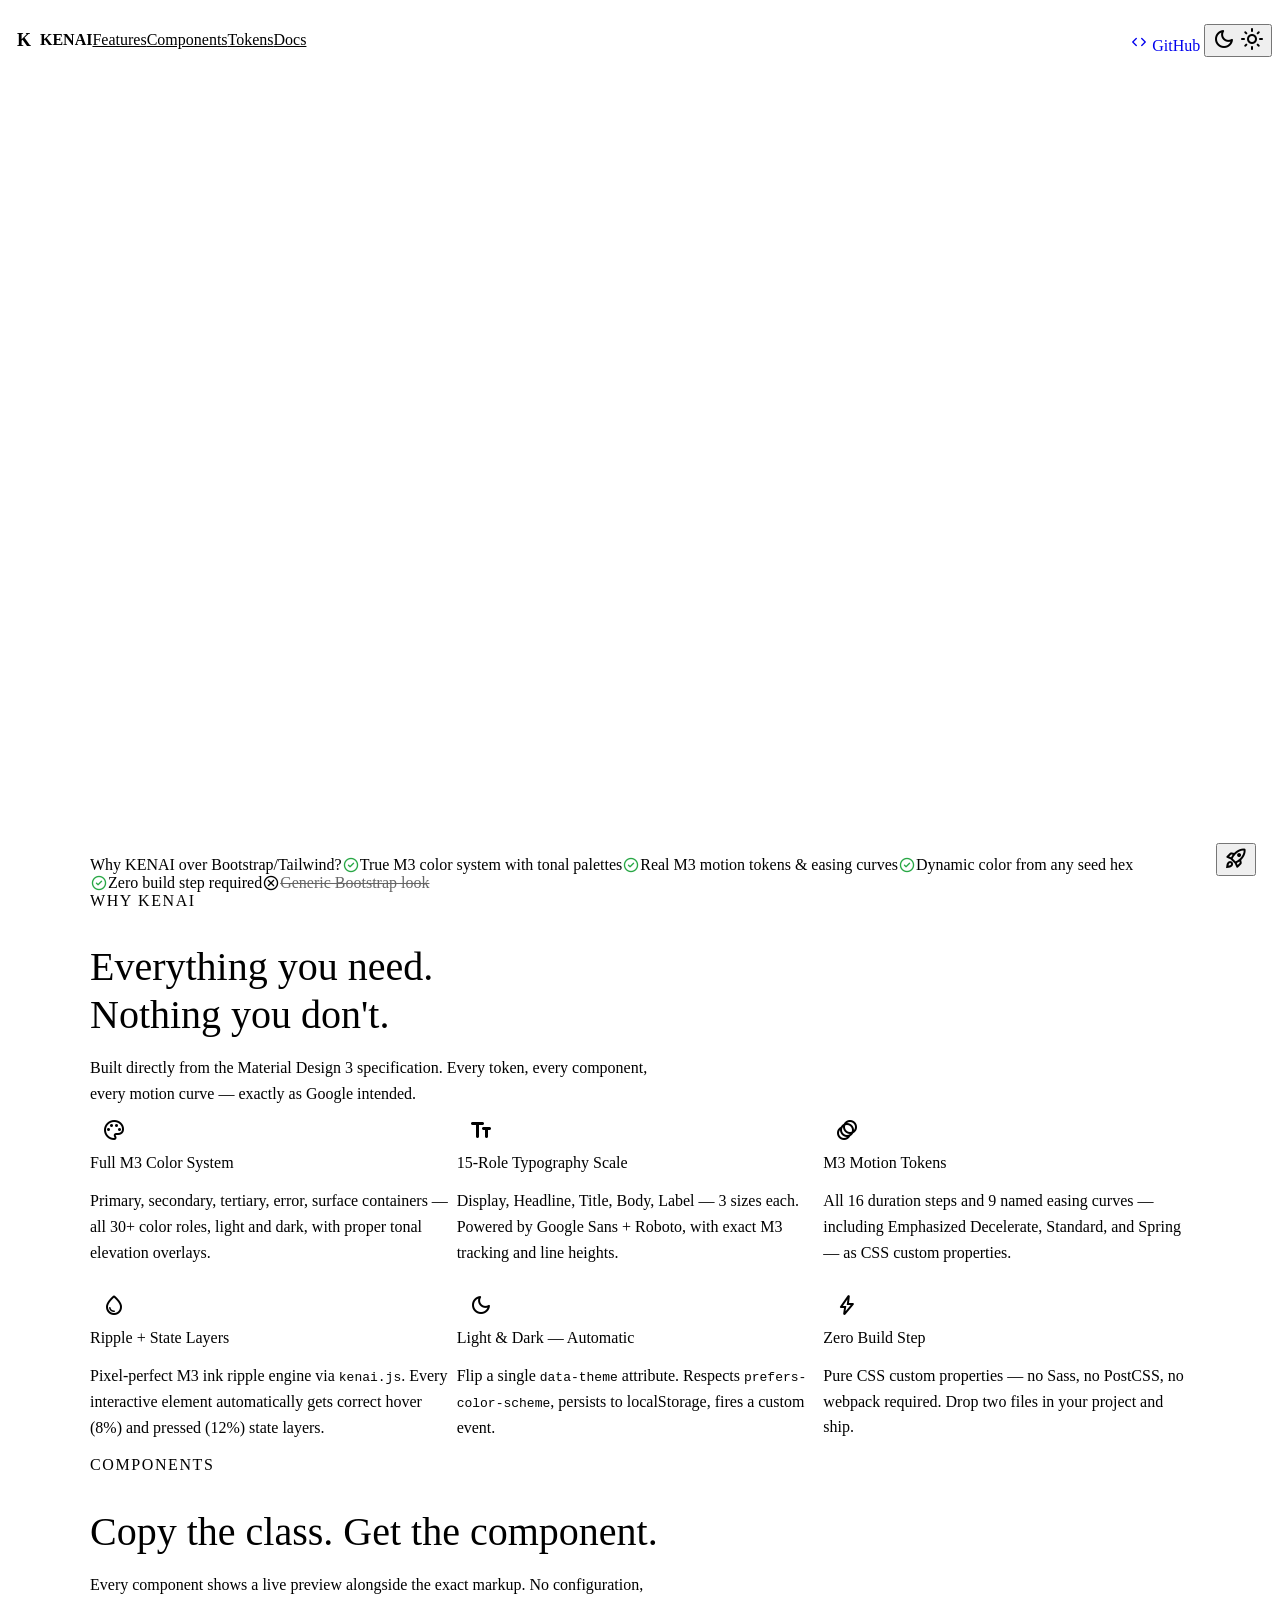
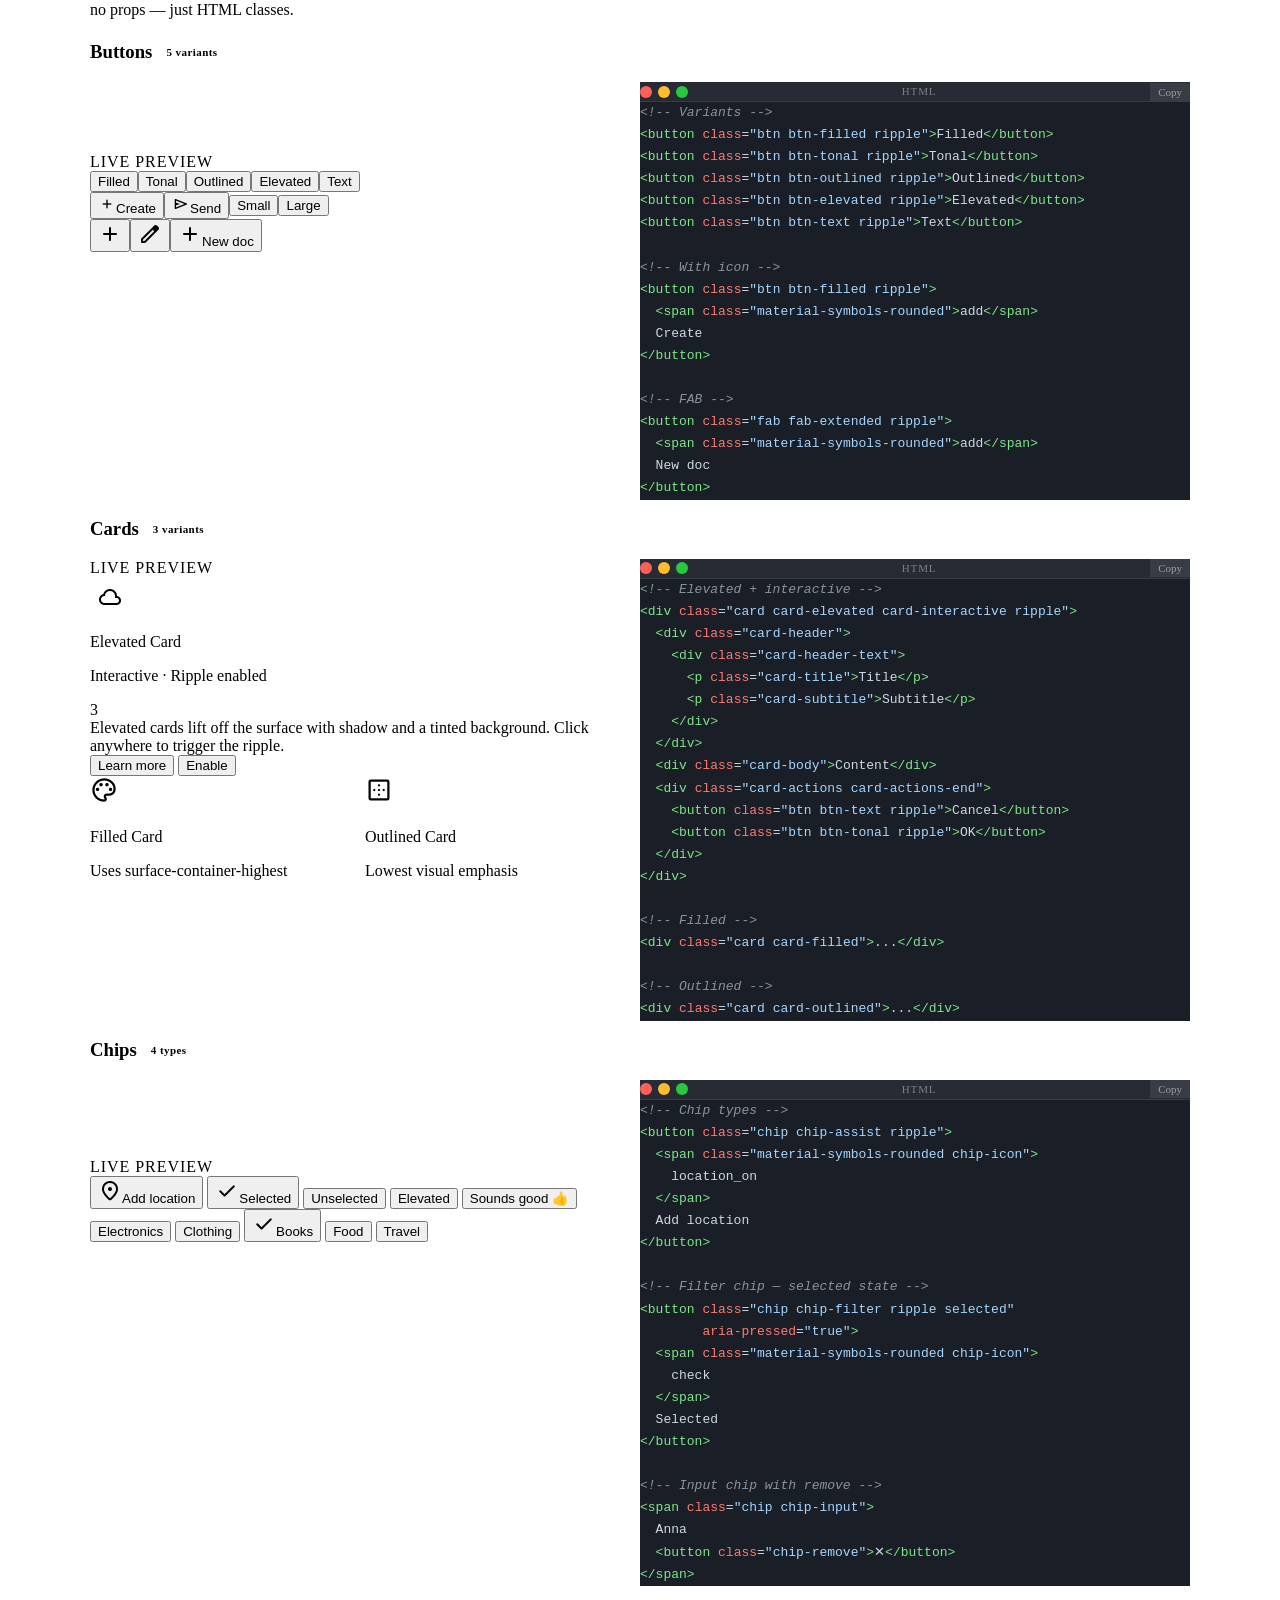
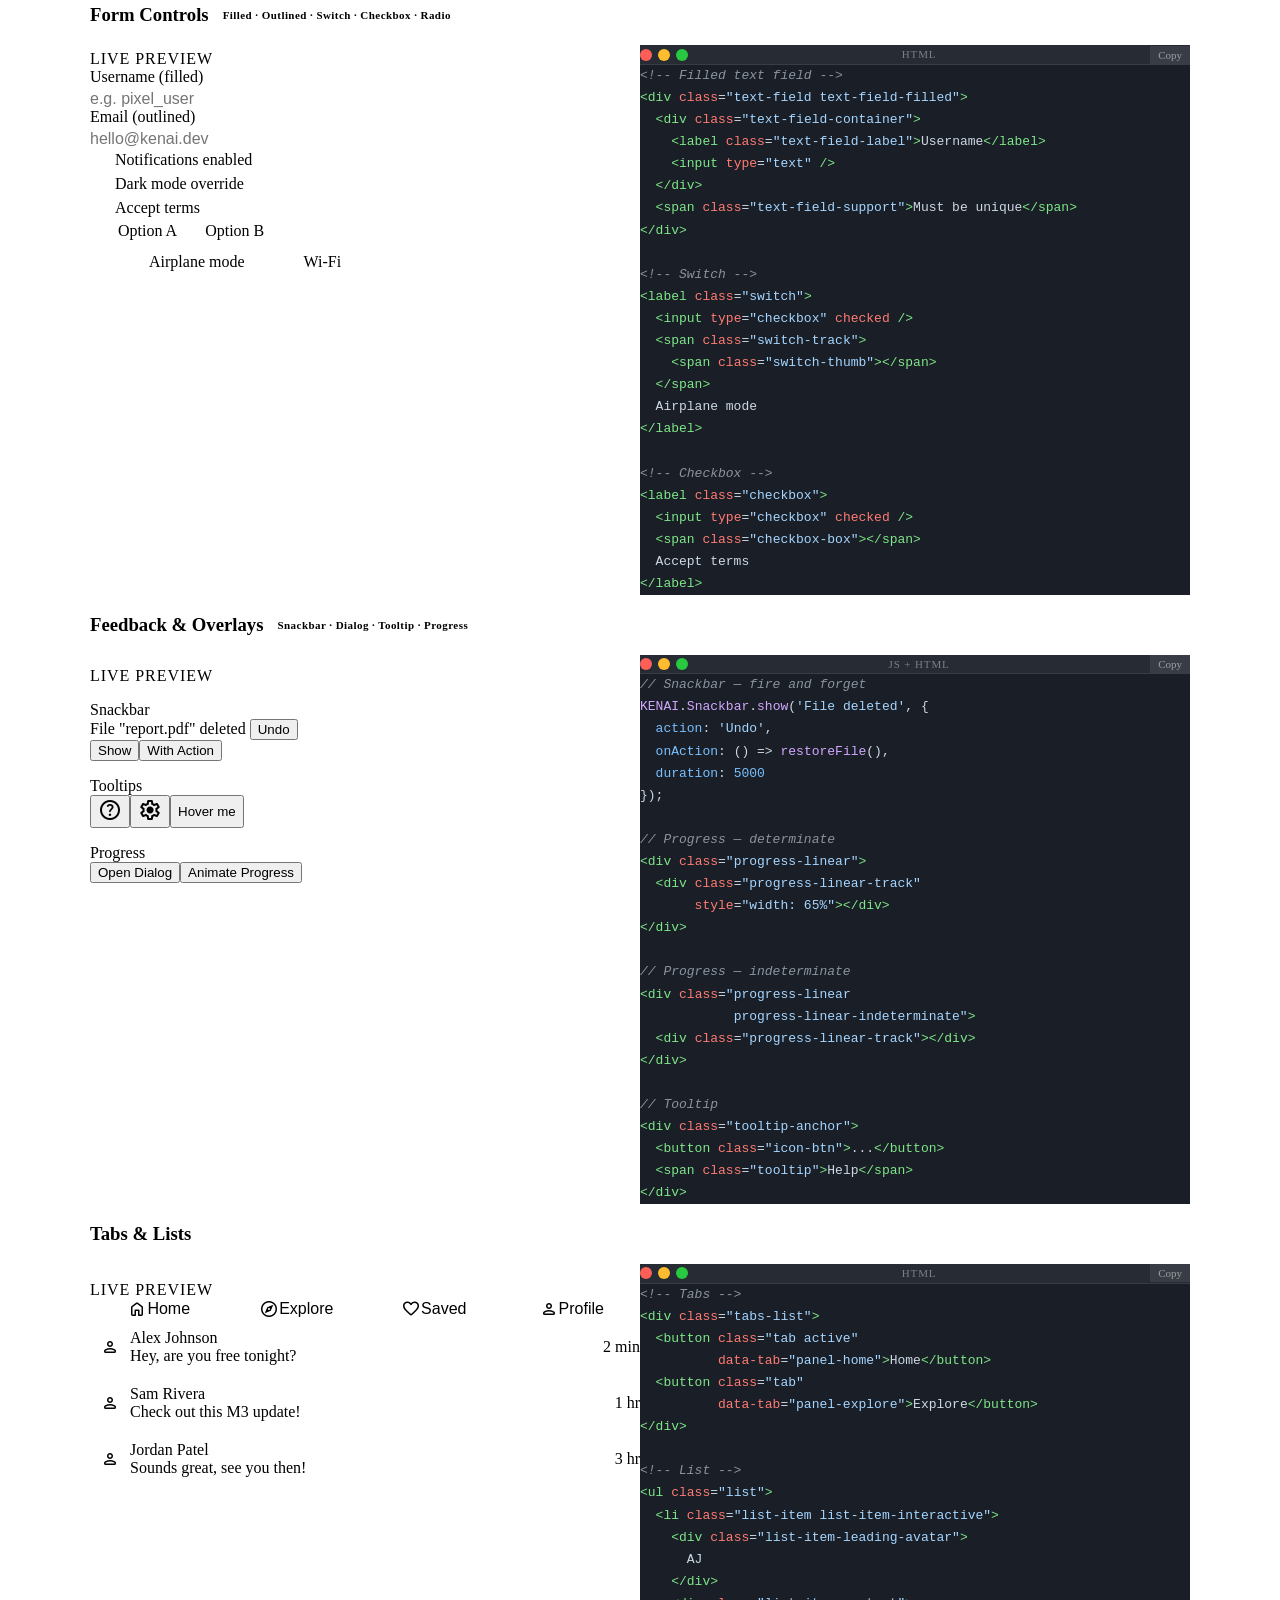
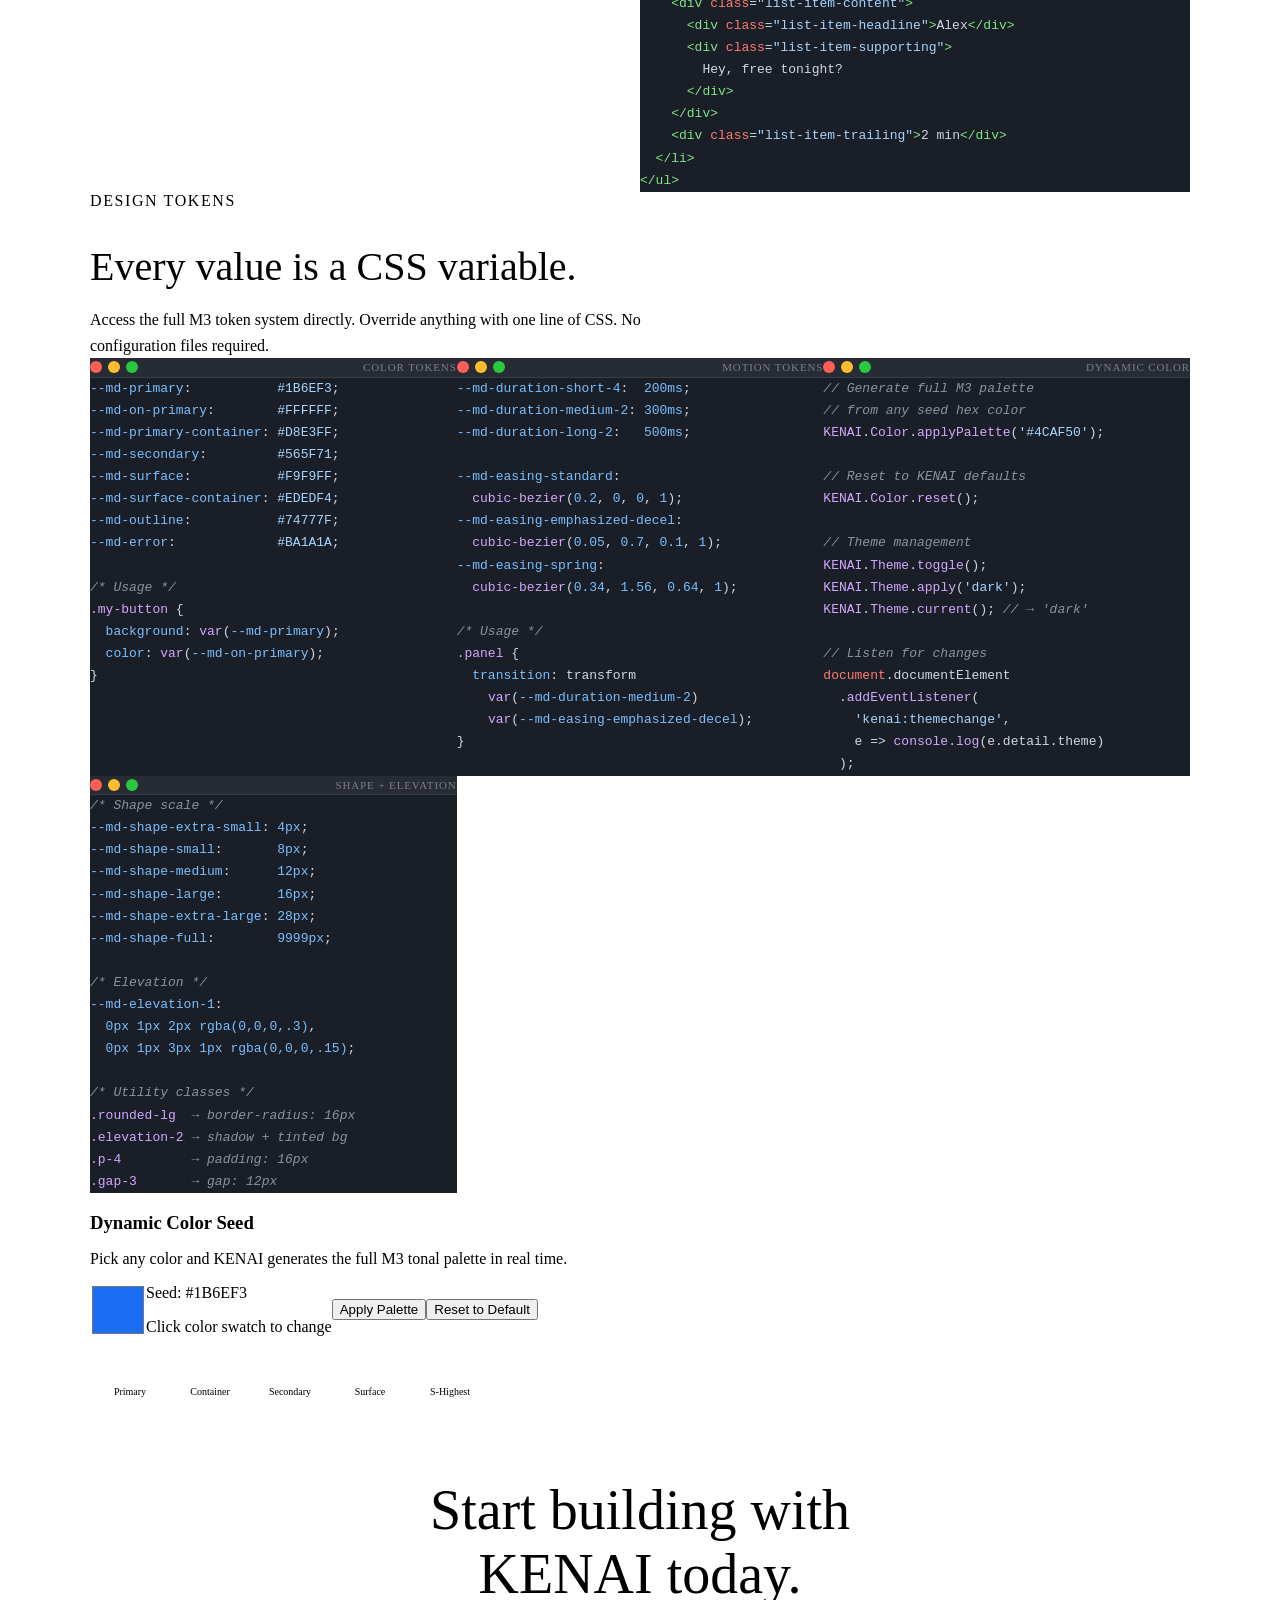
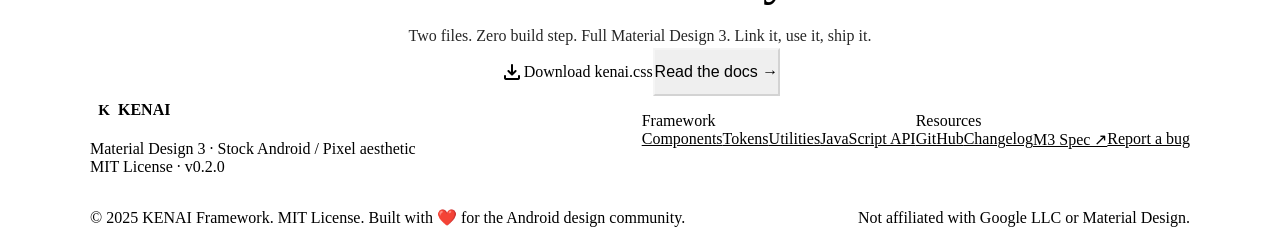
==== commit a576f0f0: "Update print statement from 'Hello' to 'Goodbye'" ====
--- a/index.html
+++ b/index.html
@@ -1,1227 +1,1405 @@
 <!DOCTYPE html>
-<html lang="en">
+<html lang="en" data-theme="light">
 <head>
   <meta charset="UTF-8" />
   <meta name="viewport" content="width=device-width, initial-scale=1.0" />
-  <title>KENAI — Material Design 3 Framework</title>
+  <title>KENAI — Material Design 3 CSS Framework</title>
+  <meta name="description" content="KENAI is a stock Android / Pixel-inspired Material Design 3 CSS framework. Link it. Use it. Ship it." />
   <link rel="preconnect" href="https://fonts.googleapis.com" />
   <link rel="preconnect" href="https://fonts.gstatic.com" crossorigin />
-  <link href="https://fonts.googleapis.com/css2?family=Google+Sans:wght@400;500;700&family=Google+Sans+Display:wght@400;500;700&family=Roboto:wght@300;400;500;700&family=Roboto+Mono&family=Material+Symbols+Rounded:opsz,wght,FILL,GRAD@24,400,1,0&display=swap" rel="stylesheet" />
-
-  <!-- KENAI v0.2.0 -->
-  <link rel="stylesheet" href="kenai0.2.0.css" />
+  <link href="https://fonts.googleapis.com/css2?family=Google+Sans:wght@400;500;700&family=Google+Sans+Display:wght@300;400;500;700&family=Roboto:wght@300;400;500;700&family=Roboto+Mono:wght@400;500&family=Material+Symbols+Rounded:opsz,wght,FILL,GRAD@24,400,1,0&display=swap" rel="stylesheet" />
+  <link rel="stylesheet" href="kenai.css" />
 
   <style>
-    /* ============================================================
-       DEMO PAGE — Top App Bar Component
-       (not yet in kenai.css, kept here for demo)
-    ============================================================ */
-    .top-app-bar {
+    /* ================================================================
+       PAGE-LEVEL STYLES — not part of kenai.css
+    ================================================================ */
+
+    /* --- Code block / syntax highlight --- */
+    .code-card {
+      background: #0D1117;
+      border-radius: var(--md-shape-medium);
+      overflow: hidden;
+      font-family: var(--md-font-mono);
+      font-size: 13px;
+      line-height: 1.7;
+      box-shadow: var(--md-elevation-3);
+      position: relative;
+    }
+    [data-theme="light"] .code-card { background: #1A1E27; }
+
+    .code-bar {
+      display: flex;
+      align-items: center;
+      justify-content: space-between;
+      padding: 10px var(--md-spacing-4);
+      background: rgba(255,255,255,0.06);
+      border-bottom: 1px solid rgba(255,255,255,0.08);
+    }
+    .code-bar-dots { display: flex; gap: 6px; }
+    .code-bar-dot {
+      width: 12px; height: 12px; border-radius: 50%;
+    }
+    .dot-red    { background: #FF5F57; }
+    .dot-yellow { background: #FEBC2E; }
+    .dot-green  { background: #28C840; }
+    .code-bar-lang {
+      font-size: 11px;
+      font-weight: 500;
+      color: rgba(255,255,255,0.4);
+      text-transform: uppercase;
+      letter-spacing: 0.08em;
+    }
+    .code-copy-btn {
+      background: rgba(255,255,255,0.08);
+      border: none;
+      border-radius: var(--md-shape-extra-small);
+      color: rgba(255,255,255,0.5);
+      font-size: 11px;
+      padding: 3px 8px;
+      cursor: pointer;
+      font-family: var(--md-font-mono);
+      transition: background 150ms, color 150ms;
+    }
+    .code-copy-btn:hover { background: rgba(255,255,255,0.14); color: #fff; }
+    .code-body {
+      padding: var(--md-spacing-4) var(--md-spacing-5);
+      overflow-x: auto;
+      color: #CDD9E5;
+    }
+    .code-body pre { margin: 0; white-space: pre; }
+
+    /* Syntax tokens */
+    .t-kw   { color: #FF7B72; }   /* keyword */
+    .t-fn   { color: #D2A8FF; }   /* function / class */
+    .t-str  { color: #A5D6FF; }   /* string */
+    .t-val  { color: #79C0FF; }   /* value / number */
+    .t-cmt  { color: #8B949E; font-style: italic; }  /* comment */
+    .t-tag  { color: #7EE787; }   /* html tag */
+    .t-attr { color: #FF7B72; }   /* attribute */
+    .t-cls  { color: #FFA657; }   /* class name */
+    .t-prop { color: #79C0FF; }   /* css property */
+    .t-punc { color: #CDD9E5; }   /* punctuation */
+
+    /* --- App Bar --- */
+    .app-bar {
       position: sticky; top: 0; z-index: var(--md-z-fixed);
       display: flex; align-items: center; gap: var(--md-spacing-1);
-      padding: var(--md-spacing-2) var(--md-spacing-4);
+      padding: 0 var(--md-spacing-2);
+      height: 64px;
       background: var(--md-surface-container);
-      min-height: 64px;
       transition: background-color var(--md-duration-medium-2) var(--md-easing-standard),
                   box-shadow var(--md-duration-short-4) var(--md-easing-standard);
     }
-    .top-app-bar.scrolled {
+    .app-bar.scrolled {
       background: var(--md-surface-container-high);
       box-shadow: var(--md-elevation-2);
     }
-    .top-app-bar-title {
-      flex: 1;
+    .app-bar-logo {
+      display: flex; align-items: center; gap: var(--md-spacing-2);
+      font-family: var(--md-font-brand); font-size: var(--md-title-large-size);
+      font-weight: 700; color: var(--md-on-surface);
+      text-decoration: none; padding: 0 var(--md-spacing-2);
+    }
+    .app-bar-logo-mark {
+      width: 32px; height: 32px; border-radius: var(--md-shape-small);
+      background: var(--md-primary); color: var(--md-on-primary);
+      display: flex; align-items: center; justify-content: center;
+      font-size: 18px; font-weight: 700;
+    }
+    .app-bar-nav {
+      display: flex; align-items: center; gap: var(--md-spacing-1);
+      margin-left: var(--md-spacing-4);
+    }
+    .app-bar-nav a {
+      padding: var(--md-spacing-2) var(--md-spacing-3);
+      border-radius: var(--md-shape-full);
+      font-size: var(--md-label-large-size);
+      font-weight: 500;
+      color: var(--md-on-surface-variant);
+      transition: background var(--md-duration-short-3) var(--md-easing-standard), color var(--md-duration-short-3);
+    }
+    .app-bar-nav a:hover { background: color-mix(in srgb, var(--md-on-surface) 8%, transparent); color: var(--md-on-surface); opacity: 1; }
+    .spacer { flex: 1; }
+
+    /* --- Hero --- */
+    .hero {
+      position: relative;
+      overflow: hidden;
+      padding: 100px var(--md-spacing-6) 80px;
+      text-align: center;
+      background: var(--md-surface);
+    }
+    .hero-grid-bg {
+      position: absolute; inset: 0;
+      background-image:
+        linear-gradient(var(--md-outline-variant) 1px, transparent 1px),
+        linear-gradient(90deg, var(--md-outline-variant) 1px, transparent 1px);
+      background-size: 40px 40px;
+      opacity: 0.35;
+      mask-image: radial-gradient(ellipse 80% 60% at 50% 0%, black 40%, transparent 100%);
+    }
+    .hero-glow {
+      position: absolute;
+      top: -120px; left: 50%; transform: translateX(-50%);
+      width: 800px; height: 500px;
+      background: radial-gradient(ellipse, color-mix(in srgb, var(--md-primary) 18%, transparent) 0%, transparent 70%);
+      pointer-events: none;
+    }
+    .hero-content { position: relative; z-index: 1; max-width: 760px; margin: 0 auto; }
+    .hero-eyebrow {
+      display: inline-flex; align-items: center; gap: var(--md-spacing-2);
+      padding: 6px 14px; border-radius: var(--md-shape-full);
+      background: var(--md-primary-container); color: var(--md-on-primary-container);
+      font-size: var(--md-label-medium-size); font-weight: 500;
+      margin-bottom: var(--md-spacing-6);
+      letter-spacing: 0.03em;
+      border: 1px solid color-mix(in srgb, var(--md-primary) 30%, transparent);
+    }
+    .hero-title {
+      font-family: 'Google Sans Display', var(--md-font-brand);
+      font-size: clamp(2.5rem, 7vw, 5rem);
+      line-height: 1.1;
+      font-weight: 400;
+      letter-spacing: -0.02em;
+      color: var(--md-on-surface);
+      margin-bottom: var(--md-spacing-6);
+    }
+    .hero-title strong { font-weight: 700; color: var(--md-primary); }
+    .hero-subtitle {
+      font-size: clamp(1rem, 2vw, 1.25rem);
+      line-height: 1.6;
+      color: var(--md-on-surface-variant);
+      max-width: 540px;
+      margin: 0 auto var(--md-spacing-10);
+    }
+    .hero-actions { display: flex; align-items: center; justify-content: center; gap: var(--md-spacing-3); flex-wrap: wrap; }
+    .hero-stats {
+      display: flex; align-items: center; justify-content: center; gap: var(--md-spacing-8);
+      margin-top: var(--md-spacing-16);
+      padding-top: var(--md-spacing-8);
+      border-top: 1px solid var(--md-outline-variant);
+      flex-wrap: wrap;
+    }
+    .hero-stat-value {
+      font-family: var(--md-font-brand);
+      font-size: 2rem; font-weight: 700;
+      color: var(--md-on-surface);
+      line-height: 1;
+    }
+    .hero-stat-label {
+      font-size: var(--md-body-small-size);
+      color: var(--md-on-surface-variant);
+      margin-top: 4px;
+    }
+
+    /* --- Section layout --- */
+    .section {
+      padding: 80px var(--md-spacing-6);
+      border-bottom: 1px solid var(--md-outline-variant);
+    }
+    .section:last-of-type { border-bottom: none; }
+    .section-inner { max-width: 1100px; margin: 0 auto; }
+    .section-eyebrow {
+      font-size: var(--md-label-medium-size);
+      font-weight: 500;
+      letter-spacing: 0.1em;
+      text-transform: uppercase;
+      color: var(--md-primary);
+      margin-bottom: var(--md-spacing-2);
+    }
+    .section-title {
+      font-family: var(--md-font-brand);
+      font-size: clamp(1.75rem, 4vw, 2.5rem);
+      font-weight: 400;
+      color: var(--md-on-surface);
+      line-height: 1.2;
+      margin-bottom: var(--md-spacing-3);
+    }
+    .section-desc {
+      font-size: var(--md-body-large-size);
+      color: var(--md-on-surface-variant);
+      max-width: 560px;
+      line-height: 1.6;
+      margin-bottom: var(--md-spacing-10);
+    }
+
+    /* --- Compare banner (vs Bootstrap / Tailwind) --- */
+    .compare-bar {
+      background: var(--md-surface-container-high);
+      border-radius: var(--md-shape-large);
+      padding: var(--md-spacing-4) var(--md-spacing-6);
+      display: flex; align-items: center; gap: var(--md-spacing-4);
+      flex-wrap: wrap;
+      border: 1px solid var(--md-outline-variant);
+    }
+    .compare-item {
+      display: flex; align-items: center; gap: var(--md-spacing-2);
+      font-size: var(--md-body-medium-size); color: var(--md-on-surface-variant);
+    }
+    .compare-item strong { color: var(--md-on-surface); }
+    .compare-check { color: #28A745; font-size: 18px; }
+    .compare-cross { color: var(--md-error); font-size: 18px; }
+
+    /* --- Feature cards --- */
+    .feature-card {
+      background: var(--md-surface-container-low);
+      border-radius: var(--md-shape-large);
+      padding: var(--md-spacing-6);
+      border: 1px solid var(--md-outline-variant);
+      transition: box-shadow var(--md-duration-medium-1) var(--md-easing-standard),
+                  border-color var(--md-duration-medium-1) var(--md-easing-standard),
+                  background var(--md-duration-medium-1) var(--md-easing-standard);
+    }
+    .feature-card:hover {
+      box-shadow: var(--md-elevation-2);
+      border-color: var(--md-primary);
+      background: var(--md-surface-container);
+    }
+    .feature-icon {
+      width: 48px; height: 48px; border-radius: var(--md-shape-medium);
+      background: var(--md-primary-container);
+      color: var(--md-on-primary-container);
+      display: flex; align-items: center; justify-content: center;
+      font-size: 24px;
+      margin-bottom: var(--md-spacing-4);
+    }
+    .feature-title {
+      font-family: var(--md-font-brand);
+      font-size: var(--md-title-medium-size);
+      font-weight: 500;
+      color: var(--md-on-surface);
+      margin-bottom: var(--md-spacing-2);
+    }
+    .feature-desc {
+      font-size: var(--md-body-medium-size);
+      color: var(--md-on-surface-variant);
+      line-height: 1.6;
+    }
+
+    /* --- Component preview + code --- */
+    .component-showcase {
+      display: grid;
+      grid-template-columns: 1fr 1fr;
+      gap: var(--md-spacing-4);
+      align-items: start;
+    }
+    @media (max-width: 760px) {
+      .component-showcase { grid-template-columns: 1fr; }
+      .app-bar-nav { display: none; }
+      .hero { padding: 64px var(--md-spacing-4) 48px; }
+      .section { padding: 56px var(--md-spacing-4); }
+    }
+    .preview-panel {
+      background: var(--md-surface-container-low);
+      border-radius: var(--md-shape-large);
+      padding: var(--md-spacing-6);
+      border: 1px solid var(--md-outline-variant);
+      display: flex; flex-direction: column; gap: var(--md-spacing-4);
+      min-height: 240px;
+      justify-content: center;
+    }
+    .preview-label {
+      font-size: var(--md-label-small-size);
+      font-weight: 500;
+      letter-spacing: 0.06em;
+      text-transform: uppercase;
+      color: var(--md-on-surface-variant);
+      margin-bottom: var(--md-spacing-2);
+    }
+
+    /* --- Demo section tabs nav --- */
+    .demo-tabs {
+      display: flex; gap: 2px;
+      background: var(--md-surface-container);
+      border-radius: var(--md-shape-medium);
+      padding: 4px;
+      width: fit-content;
+      margin-bottom: var(--md-spacing-8);
+    }
+    .demo-tab {
+      padding: var(--md-spacing-2) var(--md-spacing-4);
+      border-radius: calc(var(--md-shape-medium) - 2px);
+      font-size: var(--md-label-large-size);
+      font-weight: 500;
+      cursor: pointer;
+      border: none;
+      background: transparent;
+      color: var(--md-on-surface-variant);
+      transition: background var(--md-duration-short-3) var(--md-easing-standard), color var(--md-duration-short-3);
+    }
+    .demo-tab.active {
+      background: var(--md-surface);
+      color: var(--md-on-surface);
+      box-shadow: var(--md-elevation-1);
+    }
+
+    /* --- Token table --- */
+    .token-table { width: 100%; border-collapse: collapse; }
+    .token-table td {
+      padding: var(--md-spacing-2) var(--md-spacing-4);
+      font-size: var(--md-body-medium-size);
+      border-bottom: 1px solid var(--md-outline-variant);
+      vertical-align: middle;
+    }
+    .token-table tr:last-child td { border-bottom: none; }
+    .token-name {
+      font-family: var(--md-font-mono);
+      font-size: 12px;
+      color: var(--md-primary);
+      font-weight: 500;
+    }
+    .token-value {
+      font-family: var(--md-font-mono);
+      font-size: 12px;
+      color: var(--md-on-surface-variant);
+    }
+    .token-swatch {
+      width: 28px; height: 28px; border-radius: var(--md-shape-extra-small);
+      border: 1px solid var(--md-outline-variant);
+    }
+
+    /* --- CTA section --- */
+    .cta-section {
+      background: var(--md-primary);
+      color: var(--md-on-primary);
+      padding: 80px var(--md-spacing-6);
+      text-align: center;
+      position: relative;
+      overflow: hidden;
+    }
+    .cta-section::before {
+      content: '';
+      position: absolute; inset: 0;
+      background-image:
+        linear-gradient(rgba(255,255,255,0.05) 1px, transparent 1px),
+        linear-gradient(90deg, rgba(255,255,255,0.05) 1px, transparent 1px);
+      background-size: 32px 32px;
+    }
+    .cta-inner { position: relative; z-index: 1; max-width: 600px; margin: 0 auto; }
+    .cta-title {
+      font-family: 'Google Sans Display', var(--md-font-brand);
+      font-size: clamp(2rem, 5vw, 3.5rem);
+      font-weight: 400;
+      line-height: 1.15;
+      margin-bottom: var(--md-spacing-4);
+    }
+    .cta-desc {
+      font-size: var(--md-body-large-size);
+      opacity: 0.85;
+      margin-bottom: var(--md-spacing-8);
+      line-height: 1.6;
+    }
+    .btn-cta-primary {
+      background: var(--md-on-primary);
+      color: var(--md-primary);
+      height: 48px;
+      padding: 0 var(--md-spacing-8);
+      border-radius: var(--md-shape-full);
+      font-family: var(--md-font-plain);
+      font-size: var(--md-title-small-size);
+      font-weight: 500;
+      border: none;
+      cursor: pointer;
+      display: inline-flex; align-items: center; gap: var(--md-spacing-2);
+      transition: box-shadow var(--md-duration-short-4) var(--md-easing-standard),
+                  transform var(--md-duration-short-3) var(--md-easing-spring);
+      position: relative; overflow: hidden;
+    }
+    .btn-cta-primary:hover { box-shadow: 0 4px 20px rgba(0,0,0,0.3); }
+    .btn-cta-primary:active { transform: scale(0.97); }
+
+    /* --- Footer --- */
+    footer {
+      background: var(--md-surface-container);
+      padding: var(--md-spacing-10) var(--md-spacing-6) var(--md-spacing-8);
+      border-top: 1px solid var(--md-outline-variant);
+    }
+    .footer-inner { max-width: 1100px; margin: 0 auto; }
+    .footer-logo {
       font-family: var(--md-font-brand);
       font-size: var(--md-title-large-size);
-      line-height: var(--md-title-large-line);
-      font-weight: 400;
+      font-weight: 700;
       color: var(--md-on-surface);
-      margin-left: var(--md-spacing-2);
-    }
-
-    /* --- Navigation Bar --- */
-    .nav-bar {
-      display: flex;
-      background: var(--md-surface-container);
-      border-top: 1px solid var(--md-outline-variant);
-    }
-    .nav-item {
-      flex: 1; display: flex; flex-direction: column; align-items: center; justify-content: center;
-      padding: 12px 0 16px;
-      gap: 4px; cursor: pointer; color: var(--md-on-surface-variant);
-      transition: color var(--md-duration-short-4) var(--md-easing-standard);
-      position: relative;
-    }
-    .nav-item.active { color: var(--md-on-secondary-container); }
-    .nav-item-indicator {
-      position: absolute; top: 10px;
-      width: 64px; height: 32px;
-      border-radius: var(--md-shape-full);
+      display: flex; align-items: center; gap: var(--md-spacing-2);
+      margin-bottom: var(--md-spacing-2);
+    }
+    .footer-tagline { font-size: var(--md-body-small-size); color: var(--md-on-surface-variant); }
+    .footer-links { display: flex; gap: var(--md-spacing-4); flex-wrap: wrap; }
+    .footer-links a {
+      font-size: var(--md-body-medium-size);
+      color: var(--md-on-surface-variant);
+      transition: color var(--md-duration-short-3);
+    }
+    .footer-links a:hover { color: var(--md-primary); opacity: 1; }
+
+    /* --- Misc --- */
+    .badge-new {
+      display: inline-flex; align-items: center;
+      padding: 2px 8px; border-radius: var(--md-shape-full);
+      background: var(--md-tertiary-container); color: var(--md-on-tertiary-container);
+      font-size: 11px; font-weight: 600; letter-spacing: 0.04em;
+      vertical-align: middle; margin-left: 6px;
+    }
+
+    /* Text fields simplified for demo */
+    .tf-wrap { display: flex; flex-direction: column; gap: 4px; }
+    .tf-label-sm { font-size: var(--md-label-medium-size); color: var(--md-on-surface-variant); }
+    .tf-input-filled {
+      background: var(--md-surface-container-high);
+      border: none; border-bottom: 1px solid var(--md-outline);
+      border-radius: var(--md-shape-extra-small) var(--md-shape-extra-small) 0 0;
+      padding: var(--md-spacing-3) var(--md-spacing-4);
+      color: var(--md-on-surface); font-size: var(--md-body-large-size);
+      outline: none; width: 100%;
+      transition: border-color var(--md-duration-short-3);
+    }
+    .tf-input-filled:focus { border-bottom: 2px solid var(--md-primary); }
+    .tf-input-outlined {
       background: transparent;
-      transition: background-color var(--md-duration-short-4) var(--md-easing-standard);
-    }
-    .nav-item.active .nav-item-indicator { background: var(--md-secondary-container); }
-    .nav-item-icon { position: relative; z-index: 1; font-size: 24px; }
-    .nav-item-label { font-size: var(--md-label-medium-size); font-weight: var(--md-label-medium-weight); }
-
-    /* --- Navigation Drawer --- */
-    .nav-drawer {
-      width: 360px;
-      background: var(--md-surface-container-low);
-      border-radius: 0 var(--md-shape-extra-large) var(--md-shape-extra-large) 0;
-      padding: var(--md-spacing-3);
-      display: flex; flex-direction: column; gap: 2px;
-    }
-    .drawer-section-title {
-      font-size: var(--md-title-small-size); font-weight: 500;
-      color: var(--md-on-surface-variant);
-      padding: var(--md-spacing-4) var(--md-spacing-4) var(--md-spacing-2);
-    }
-    .drawer-item {
-      display: flex; align-items: center; gap: var(--md-spacing-3);
-      padding: 0 var(--md-spacing-4); height: 56px;
-      border-radius: var(--md-shape-full);
-      color: var(--md-on-surface-variant);
-      cursor: pointer;
-      transition: background-color var(--md-duration-short-3) var(--md-easing-standard),
-                  color var(--md-duration-short-3) var(--md-easing-standard);
-      font-size: var(--md-label-large-size); font-weight: 500;
-    }
-    .drawer-item:hover { background: color-mix(in srgb, var(--md-on-surface) 8%, transparent); }
-    .drawer-item.active {
-      background: var(--md-secondary-container);
-      color: var(--md-on-secondary-container);
-    }
-    .drawer-badge { margin-left: auto; }
-
-    /* --- List --- */
-    .list { display: flex; flex-direction: column; }
-    .list-item {
-      display: flex; align-items: center; gap: var(--md-spacing-4);
-      padding: var(--md-spacing-3) var(--md-spacing-4);
-      min-height: 56px;
-      cursor: pointer; color: var(--md-on-surface);
-      transition: background-color var(--md-duration-short-3) var(--md-easing-standard);
-      position: relative;
-    }
-    .list-item:hover { background: color-mix(in srgb, var(--md-on-surface) 8%, transparent); }
-    .list-item-leading { color: var(--md-on-surface-variant); flex-shrink: 0; }
-    .list-item-content { flex: 1; min-width: 0; }
-    .list-item-headline { font-size: var(--md-body-large-size); color: var(--md-on-surface); }
-    .list-item-supporting { font-size: var(--md-body-medium-size); color: var(--md-on-surface-variant); }
-    .list-item-trailing { color: var(--md-on-surface-variant); flex-shrink: 0; font-size: var(--md-label-small-size); }
-
-    /* --- Tabs --- */
-    .tabs {
-      display: flex;
-      border-bottom: 1px solid var(--md-outline-variant);
-      overflow-x: auto;
-    }
-    .tab {
-      flex: 1; min-width: 90px;
-      display: flex; align-items: center; justify-content: center; gap: var(--md-spacing-2);
-      padding: 14px var(--md-spacing-4);
-      font-size: var(--md-title-small-size); font-weight: 500;
-      color: var(--md-on-surface-variant);
-      cursor: pointer; border: none; background: none;
-      position: relative;
-      transition: color var(--md-duration-short-3) var(--md-easing-standard);
-      white-space: nowrap;
-    }
-    .tab::after {
-      content: '';
-      position: absolute; bottom: 0; left: 0; right: 0;
-      height: 3px; border-radius: 3px 3px 0 0;
-      background: var(--md-primary);
-      transform: scaleX(0);
-      transition: transform var(--md-duration-short-4) var(--md-easing-standard);
-    }
-    .tab.active { color: var(--md-primary); }
-    .tab.active::after { transform: scaleX(1); }
-
-    /* --- Tooltip --- */
-    .tooltip-wrapper { position: relative; display: inline-flex; }
-    .tooltip {
-      position: absolute; bottom: calc(100% + 8px); left: 50%;
-      transform: translateX(-50%);
-      background: var(--md-inverse-surface);
-      color: var(--md-inverse-on-surface);
-      padding: 4px 8px;
-      border-radius: var(--md-shape-extra-small);
-      font-size: var(--md-label-small-size); font-weight: 500;
-      white-space: nowrap; pointer-events: none;
-      opacity: 0;
-      z-index: var(--md-z-tooltip);
-      transition: opacity var(--md-duration-short-3) var(--md-easing-standard),
-                  transform var(--md-duration-short-3) var(--md-easing-standard);
-      transform: translateX(-50%) translateY(4px);
-    }
-    .tooltip-wrapper:hover .tooltip { opacity: 1; transform: translateX(-50%) translateY(0); }
-
-    /* --- Text Fields --- */
-    .text-field { position: relative; display: flex; flex-direction: column; }
-    .text-field-filled .tf-container {
-      background: var(--md-surface-container-high);
-      border-radius: var(--md-shape-extra-small) var(--md-shape-extra-small) 0 0;
-      padding: 8px 16px 8px;
-      border-bottom: 1px solid var(--md-on-surface-variant);
-      transition: border-color var(--md-duration-short-3) var(--md-easing-standard),
-                  border-width var(--md-duration-short-3) var(--md-easing-standard);
-    }
-    .text-field-filled .tf-container:focus-within {
-      border-bottom: 2px solid var(--md-primary);
-    }
-    .text-field-outlined .tf-container {
       border: 1px solid var(--md-outline);
       border-radius: var(--md-shape-extra-small);
-      padding: 8px 16px;
-      background: transparent;
-      transition: border-color var(--md-duration-short-3) var(--md-easing-standard),
-                  border-width var(--md-duration-short-3) var(--md-easing-standard);
-    }
-    .text-field-outlined .tf-container:focus-within { border: 2px solid var(--md-primary); }
-    .tf-label { font-size: var(--md-body-small-size); color: var(--md-on-surface-variant); margin-bottom: 2px; }
-    .tf-container:focus-within .tf-label { color: var(--md-primary); }
-    .tf-input { background: transparent; border: none; outline: none; color: var(--md-on-surface); font-size: var(--md-body-large-size); width: 100%; }
-    .tf-support { font-size: var(--md-body-small-size); color: var(--md-on-surface-variant); padding: 4px 16px 0; }
-    .tf-support.error { color: var(--md-error); }
-    .text-field.error .tf-container { border-color: var(--md-error); }
-
-    /* --- Checkbox --- */
-    .checkbox-wrapper { display: inline-flex; align-items: center; gap: var(--md-spacing-3); cursor: pointer; user-select: none; }
-    .checkbox {
-      appearance: none; width: 18px; height: 18px;
-      border: 2px solid var(--md-on-surface-variant); border-radius: 2px;
-      cursor: pointer; position: relative;
-      transition: background-color var(--md-duration-short-3) var(--md-easing-standard),
-                  border-color var(--md-duration-short-3) var(--md-easing-standard);
-    }
-    .checkbox:checked { background: var(--md-primary); border-color: var(--md-primary); }
-    .checkbox:checked::after {
-      content: ''; position: absolute; top: 1px; left: 4px;
-      width: 6px; height: 10px;
-      border: 2px solid var(--md-on-primary); border-top: none; border-left: none;
-      transform: rotate(45deg);
-    }
-
-    /* --- Switch --- */
-    .switch-wrapper { display: inline-flex; align-items: center; gap: var(--md-spacing-3); cursor: pointer; user-select: none; }
-    .switch {
-      appearance: none; width: 52px; height: 32px;
-      border-radius: var(--md-shape-full);
-      background: var(--md-surface-variant); border: 2px solid var(--md-outline);
-      cursor: pointer; position: relative;
-      transition: background-color var(--md-duration-short-4) var(--md-easing-standard),
-                  border-color var(--md-duration-short-4) var(--md-easing-standard);
-    }
-    .switch::after {
-      content: ''; position: absolute; top: 50%; left: 2px;
-      width: 24px; height: 24px; border-radius: 50%;
-      background: var(--md-outline);
-      transform: translateY(-50%);
-      transition: transform var(--md-duration-short-4) var(--md-easing-standard),
-                  width var(--md-duration-short-4) var(--md-easing-standard),
-                  background var(--md-duration-short-4) var(--md-easing-standard);
-    }
-    .switch:checked { background: var(--md-primary); border-color: var(--md-primary); }
-    .switch:checked::after { transform: translateY(-50%) translateX(20px); background: var(--md-on-primary); }
-    .switch:active::after { width: 28px; }
-
-    /* --- Radio --- */
-    .radio-wrapper { display: inline-flex; align-items: center; gap: var(--md-spacing-3); cursor: pointer; user-select: none; }
-    .radio {
-      appearance: none; width: 20px; height: 20px;
-      border: 2px solid var(--md-on-surface-variant); border-radius: 50%;
-      cursor: pointer; position: relative;
-      transition: border-color var(--md-duration-short-3) var(--md-easing-standard);
-    }
-    .radio:checked { border-color: var(--md-primary); }
-    .radio:checked::after {
-      content: ''; position: absolute; top: 50%; left: 50%;
-      width: 10px; height: 10px; border-radius: 50%;
-      background: var(--md-primary); transform: translate(-50%, -50%);
-    }
-
-    /* --- Slider --- */
-    .slider { appearance: none; width: 100%; height: 4px; border-radius: var(--md-shape-full); background: var(--md-surface-variant); cursor: pointer; outline: none; accent-color: var(--md-primary); }
-
-    /* --- Dialog --- */
-    .dialog-backdrop {
-      position: fixed; inset: 0; background: var(--md-scrim);
-      display: flex; align-items: center; justify-content: center;
-      z-index: var(--md-z-modal);
-      animation: kenai-fade-in var(--md-duration-short-4) var(--md-easing-standard);
-    }
-    .dialog {
-      background: var(--md-surface-container-high);
-      border-radius: var(--md-shape-dialog);
-      padding: var(--md-spacing-6);
-      max-width: 560px; width: calc(100% - 48px);
-      box-shadow: var(--md-elevation-3);
-      animation: dialog-enter var(--md-duration-medium-2) var(--md-easing-emphasized-decel);
-    }
-    @keyframes dialog-enter { from { transform: scale(0.9); opacity: 0; } to { transform: scale(1); opacity: 1; } }
-    .dialog-title { font-family: var(--md-font-brand); font-size: var(--md-headline-small-size); line-height: var(--md-headline-small-line); font-weight: 400; margin-bottom: var(--md-spacing-4); color: var(--md-on-surface); }
-    .dialog-body { color: var(--md-on-surface-variant); font-size: var(--md-body-medium-size); line-height: var(--md-body-medium-line); margin-bottom: var(--md-spacing-6); }
-    .dialog-actions { display: flex; justify-content: flex-end; gap: var(--md-spacing-2); }
-
-    /* ============================================================
-       DEMO PAGE LAYOUT
-    ============================================================ */
-    .demo-hero {
-      padding: var(--md-spacing-16) var(--md-spacing-4);
-      text-align: center;
-      background: linear-gradient(160deg, var(--md-surface-container-low) 0%, var(--md-surface) 60%);
-      border-bottom: 1px solid var(--md-outline-variant);
-      animation: hero-enter 600ms var(--md-easing-emphasized-decel) forwards;
-    }
-    @keyframes hero-enter { from { opacity: 0; transform: translateY(24px); } to { opacity: 1; transform: translateY(0); } }
-
-    .version-chip {
-      display: inline-flex; align-items: center; gap: 6px;
-      padding: 4px 12px; border-radius: var(--md-shape-full);
-      background: var(--md-primary-container); color: var(--md-on-primary-container);
-      font-size: var(--md-label-small-size); font-weight: 500; margin-bottom: var(--md-spacing-6);
-    }
-
-    .demo-section {
-      padding: var(--md-spacing-10) var(--md-spacing-4);
-      border-bottom: 1px solid var(--md-outline-variant);
-    }
-    .demo-section:last-child { border-bottom: none; }
-    .section-header { margin-bottom: var(--md-spacing-8); }
-    .section-tag {
-      display: inline-block;
-      font-size: var(--md-label-small-size); font-weight: 500; letter-spacing: 0.08em;
-      text-transform: uppercase; color: var(--md-primary); margin-bottom: var(--md-spacing-2);
-    }
-
-    .component-row {
-      display: flex; flex-wrap: wrap; align-items: center; gap: var(--md-spacing-3);
-      margin-bottom: var(--md-spacing-4);
-    }
-
-    .demo-label {
-      font-size: var(--md-label-medium-size); font-weight: 500;
-      color: var(--md-on-surface-variant);
-      text-transform: uppercase; letter-spacing: 0.06em;
-      margin-bottom: var(--md-spacing-3);
-    }
-
-    .color-swatch {
-      width: 80px; height: 80px; border-radius: var(--md-shape-medium);
-      display: flex; flex-direction: column; justify-content: flex-end;
-      padding: var(--md-spacing-2); font-size: 10px; font-weight: 500;
-    }
-
-    .type-row {
-      padding: var(--md-spacing-3) 0;
-      border-bottom: 1px solid var(--md-outline-variant);
-    }
-    .type-row:last-child { border-bottom: none; }
-
-    .elevation-box {
-      width: 80px; height: 80px; border-radius: var(--md-shape-medium);
-      display: flex; align-items: center; justify-content: center;
-      font-size: var(--md-label-small-size); font-weight: 500; color: var(--md-on-surface);
-    }
-
-    .shape-box {
-      width: 80px; height: 80px;
-      background: var(--md-primary-container); color: var(--md-on-primary-container);
-      display: flex; align-items: center; justify-content: center;
-      font-size: var(--md-label-small-size); font-weight: 500;
-    }
-
-    /* Token pill for new token display */
-    .token-row {
-      display: flex; align-items: center; gap: var(--md-spacing-3);
-      padding: var(--md-spacing-2) 0;
-      border-bottom: 1px solid var(--md-outline-variant);
-    }
-    .token-row:last-child { border-bottom: none; }
-    .token-swatch {
-      width: 40px; height: 40px; border-radius: var(--md-shape-small);
-      flex-shrink: 0; border: 1px solid var(--md-outline-variant);
-    }
-    .token-name { font-family: var(--md-font-mono); font-size: var(--md-body-small-size); color: var(--md-on-surface); flex: 1; }
-    .token-value { font-size: var(--md-body-small-size); color: var(--md-on-surface-variant); }
-
-    /* Code block */
-    .code-block {
-      background: var(--md-surface-container-highest);
-      border-radius: var(--md-shape-medium);
-      padding: var(--md-spacing-4) var(--md-spacing-5);
-      font-family: var(--md-font-mono);
-      font-size: var(--md-body-small-size);
-      color: var(--md-on-surface-variant);
-      overflow-x: auto;
-      line-height: 1.7;
-    }
-
-    /* Stagger animation for sections */
-    .demo-section {
-      opacity: 0;
-      animation: section-enter 500ms var(--md-easing-emphasized-decel) forwards;
-    }
-    .demo-section:nth-child(1)  { animation-delay: 100ms; }
-    .demo-section:nth-child(2)  { animation-delay: 150ms; }
-    .demo-section:nth-child(3)  { animation-delay: 200ms; }
-    .demo-section:nth-child(4)  { animation-delay: 250ms; }
-    .demo-section:nth-child(5)  { animation-delay: 300ms; }
-    .demo-section:nth-child(6)  { animation-delay: 350ms; }
-    .demo-section:nth-child(7)  { animation-delay: 400ms; }
-    .demo-section:nth-child(8)  { animation-delay: 450ms; }
-    .demo-section:nth-child(9)  { animation-delay: 500ms; }
-    .demo-section:nth-child(10) { animation-delay: 550ms; }
-    .demo-section:nth-child(11) { animation-delay: 600ms; }
-    @keyframes section-enter { from { opacity: 0; transform: translateY(16px); } to { opacity: 1; transform: translateY(0); } }
-
-    @media (max-width: 600px) {
-      .demo-hero { padding: var(--md-spacing-10) var(--md-spacing-4); }
-      .nav-drawer { width: 100%; }
-    }
+      padding: var(--md-spacing-3) var(--md-spacing-4);
+      color: var(--md-on-surface); font-size: var(--md-body-large-size);
+      outline: none; width: 100%;
+      transition: border-color var(--md-duration-short-3), border-width var(--md-duration-short-3);
+    }
+    .tf-input-outlined:focus { border: 2px solid var(--md-primary); }
+
+    /* Switch native */
+    .sw { appearance:none; width:52px; height:32px; border-radius:var(--md-shape-full); background:var(--md-surface-variant); border:2px solid var(--md-outline); cursor:pointer; position:relative; transition:background var(--md-duration-short-4),border-color var(--md-duration-short-4); vertical-align:middle; }
+    .sw::after { content:''; position:absolute; top:50%; left:2px; width:24px; height:24px; border-radius:50%; background:var(--md-outline); transform:translateY(-50%); transition:transform var(--md-duration-short-4) var(--md-easing-spring), background var(--md-duration-short-4); }
+    .sw:checked { background:var(--md-primary); border-color:var(--md-primary); }
+    .sw:checked::after { transform:translateY(-50%) translateX(20px); background:var(--md-on-primary); }
+
+    /* Checkbox native */
+    .cb { appearance:none; width:18px; height:18px; border:2px solid var(--md-on-surface-variant); border-radius:2px; cursor:pointer; position:relative; transition:background var(--md-duration-short-3),border-color var(--md-duration-short-3); vertical-align:middle; }
+    .cb:checked { background:var(--md-primary); border-color:var(--md-primary); }
+    .cb:checked::after { content:''; position:absolute; top:1px; left:4px; width:6px; height:10px; border:2px solid var(--md-on-primary); border-top:none; border-left:none; transform:rotate(45deg); }
+
+    /* Radio native */
+    .rb { appearance:none; width:20px; height:20px; border:2px solid var(--md-on-surface-variant); border-radius:50%; cursor:pointer; position:relative; transition:border-color var(--md-duration-short-3); vertical-align:middle; }
+    .rb:checked { border-color:var(--md-primary); }
+    .rb:checked::after { content:''; position:absolute; top:50%; left:50%; width:10px; height:10px; border-radius:50%; background:var(--md-primary); transform:translate(-50%,-50%); }
+
+    /* Dialog backdrop */
+    .dialog-backdrop { position:fixed; inset:0; background:var(--md-scrim); display:flex; align-items:center; justify-content:center; z-index:var(--md-z-modal); animation:kenai-fade-in var(--md-duration-short-4) var(--md-easing-standard); }
+    .dialog { background:var(--md-surface-container-high); border-radius:var(--md-shape-dialog); padding:var(--md-spacing-6); max-width:560px; width:calc(100% - 48px); box-shadow:var(--md-elevation-3); }
+    @keyframes dialog-enter { from{transform:scale(0.9);opacity:0} to{transform:scale(1);opacity:1} }
+    .dialog-title { font-family:var(--md-font-brand); font-size:var(--md-headline-small-size); font-weight:400; margin-bottom:var(--md-spacing-4); color:var(--md-on-surface); }
+    .dialog-body { color:var(--md-on-surface-variant); font-size:var(--md-body-medium-size); line-height:var(--md-body-medium-line); margin-bottom:var(--md-spacing-6); }
+    .dialog-actions { display:flex; justify-content:flex-end; gap:var(--md-spacing-2); }
+
+    /* Tooltip */
+    .tt-wrap { position:relative; display:inline-flex; }
+    .tt { position:absolute; bottom:calc(100% + 8px); left:50%; transform:translateX(-50%) translateY(4px); background:var(--md-inverse-surface); color:var(--md-inverse-on-surface); padding:4px 8px; border-radius:var(--md-shape-extra-small); font-size:var(--md-label-small-size); font-weight:500; white-space:nowrap; pointer-events:none; opacity:0; z-index:var(--md-z-tooltip); transition:opacity var(--md-duration-short-3) var(--md-easing-standard),transform var(--md-duration-short-3) var(--md-easing-standard); }
+    .tt-wrap:hover .tt { opacity:1; transform:translateX(-50%) translateY(0); }
+
+    /* Tabs demo */
+    .tabs-demo { display:flex; border-bottom:1px solid var(--md-outline-variant); overflow-x:auto; }
+    .tab-d { flex:1; min-width:90px; display:flex; align-items:center; justify-content:center; gap:var(--md-spacing-2); padding:14px var(--md-spacing-4); font-size:var(--md-title-small-size); font-weight:500; color:var(--md-on-surface-variant); cursor:pointer; border:none; background:none; position:relative; white-space:nowrap; transition:color var(--md-duration-short-3); }
+    .tab-d::after { content:''; position:absolute; bottom:0; left:0; right:0; height:3px; border-radius:3px 3px 0 0; background:var(--md-primary); transform:scaleX(0); transition:transform var(--md-duration-short-4) var(--md-easing-standard); }
+    .tab-d.active { color:var(--md-primary); }
+    .tab-d.active::after { transform:scaleX(1); }
+
+    /* Entrance animation */
+    @keyframes fadeUp { from{opacity:0;transform:translateY(28px)} to{opacity:1;transform:translateY(0)} }
+    .fade-up { opacity:0; animation:fadeUp var(--md-duration-long-1) var(--md-easing-emphasized-decel) forwards; }
+    .fade-up-1 { animation-delay: 0ms; }
+    .fade-up-2 { animation-delay: 80ms; }
+    .fade-up-3 { animation-delay: 160ms; }
+    .fade-up-4 { animation-delay: 240ms; }
   </style>
 </head>
-
 <body>
 
-  <!-- TOP APP BAR -->
-  <header class="top-app-bar" id="appBar">
-    <button class="icon-btn ripple" aria-label="Menu" data-ripple>
-      <span class="material-symbols-rounded">menu</span>
-    </button>
-    <span class="top-app-bar-title">KENAI</span>
-    <div style="display:flex;gap:4px;align-items:center;">
-      <button class="icon-btn ripple" aria-label="Search" data-ripple>
-        <span class="material-symbols-rounded">search</span>
-      </button>
-      <button class="kenai-theme-toggle ripple" data-kenai-theme-toggle data-ripple aria-label="Switch theme">
-        <span class="material-symbols-rounded icon-dark">dark_mode</span>
-        <span class="material-symbols-rounded icon-light">light_mode</span>
-      </button>
-    </div>
-  </header>
-
-  <!-- HERO -->
-  <section class="demo-hero">
-    <div class="container max-w-md mx-auto">
-      <div class="version-chip">
-        <span class="material-symbols-rounded" style="font-size:14px;">auto_awesome</span>
-        v0.2.0
-      </div>
-      <h1 class="display-small" style="margin-bottom:var(--md-spacing-4);">
-        Material Design 3<br>for the web
-      </h1>
-      <p class="body-large text-on-surface-variant" style="max-width:480px;margin:0 auto var(--md-spacing-8);">
-        KENAI is a stock Android &amp; Pixel-inspired CSS framework implementing the full M3 design system — tokens, typography, components, and motion.
-      </p>
-      <div class="component-row" style="justify-content:center;">
-        <button class="btn btn-filled ripple" data-ripple>
-          <span class="material-symbols-rounded">rocket_launch</span>
-          Get started
-        </button>
-        <button class="btn btn-outlined ripple" data-ripple>
-          <span class="material-symbols-rounded">code</span>
-          GitHub
-        </button>
-      </div>
-    </div>
-  </section>
-
-  <main class="container" style="padding-top:var(--md-spacing-4);">
-
-    <!-- COLOR SYSTEM -->
-    <section class="demo-section">
-      <div class="section-header">
-        <span class="section-tag">Design Tokens</span>
-        <h2>Color System</h2>
-        <p class="body-medium text-on-surface-variant" style="margin-top:var(--md-spacing-2);">Dynamic color roles from the M3 tonal palette system.</p>
-      </div>
-
-      <div class="demo-label">Primary, Secondary &amp; Tertiary</div>
-      <div class="component-row" style="flex-wrap:wrap;">
-        <div class="color-swatch" style="background:var(--md-primary);color:var(--md-on-primary);">Primary</div>
-        <div class="color-swatch" style="background:var(--md-primary-container);color:var(--md-on-primary-container);">P-Container</div>
-        <div class="color-swatch" style="background:var(--md-secondary);color:var(--md-on-secondary);">Secondary</div>
-        <div class="color-swatch" style="background:var(--md-secondary-container);color:var(--md-on-secondary-container);">S-Container</div>
-        <div class="color-swatch" style="background:var(--md-tertiary);color:var(--md-on-tertiary);">Tertiary</div>
-        <div class="color-swatch" style="background:var(--md-tertiary-container);color:var(--md-on-tertiary-container);">T-Container</div>
-        <div class="color-swatch" style="background:var(--md-error);color:var(--md-on-error);">Error</div>
-        <div class="color-swatch" style="background:var(--md-error-container);color:var(--md-on-error-container);">E-Container</div>
-      </div>
-
-      <div class="demo-label" style="margin-top:var(--md-spacing-6);">Surface Container Hierarchy <span style="text-transform:none;letter-spacing:0;font-weight:400;color:var(--md-on-surface-variant);font-size:var(--md-body-small-size);"> — new in v0.2.0</span></div>
-      <div class="component-row">
-        <div class="color-swatch" style="background:var(--md-surface-container-lowest);color:var(--md-on-surface);font-size:9px;">Lowest</div>
-        <div class="color-swatch" style="background:var(--md-surface-container-low);color:var(--md-on-surface);font-size:9px;">Low</div>
-        <div class="color-swatch" style="background:var(--md-surface-container);color:var(--md-on-surface);">Default</div>
-        <div class="color-swatch" style="background:var(--md-surface-container-high);color:var(--md-on-surface);">High</div>
-        <div class="color-swatch" style="background:var(--md-surface-container-highest);color:var(--md-on-surface);font-size:9px;">Highest</div>
-      </div>
-
-      <div class="demo-label" style="margin-top:var(--md-spacing-6);">Surface Tones (Tonal Elevation)</div>
-      <div class="component-row">
-        <div class="color-swatch" style="background:var(--md-surface);color:var(--md-on-surface);">Surface</div>
-        <div class="color-swatch" style="background:var(--md-surface-1);color:var(--md-on-surface);">Surface 1</div>
-        <div class="color-swatch" style="background:var(--md-surface-2);color:var(--md-on-surface);">Surface 2</div>
-        <div class="color-swatch" style="background:var(--md-surface-3);color:var(--md-on-surface);">Surface 3</div>
-        <div class="color-swatch" style="background:var(--md-surface-4);color:var(--md-on-surface);">Surface 4</div>
-        <div class="color-swatch" style="background:var(--md-surface-5);color:var(--md-on-surface);">Surface 5</div>
-      </div>
-
-      <div class="demo-label" style="margin-top:var(--md-spacing-6);">Dynamic Color Seed</div>
-      <div class="component-row" style="align-items:flex-end;gap:var(--md-spacing-3);">
-        <div class="text-field text-field-outlined" style="width:200px;">
-          <div class="tf-container">
-            <div class="tf-label">Seed color</div>
-            <input class="tf-input" type="color" id="colorSeed" value="#1B6EF3" style="height:28px;padding:0;cursor:pointer;" />
-          </div>
-        </div>
-        <button class="btn btn-tonal ripple" data-ripple onclick="applySeed()">Apply palette</button>
-        <button class="btn btn-text ripple" data-ripple onclick="resetSeed()">Reset</button>
-      </div>
-      <p class="body-small text-on-surface-variant" style="margin-top:var(--md-spacing-2);">Powered by <code>KENAI.Color.applyPalette(hex)</code> — HSL-based M3 palette generation.</p>
-    </section>
-
-    <!-- TYPOGRAPHY -->
-    <section class="demo-section">
-      <div class="section-header">
-        <span class="section-tag">Design Tokens</span>
-        <h2>Typography Scale</h2>
-        <p class="body-medium text-on-surface-variant" style="margin-top:var(--md-spacing-2);">5 roles × 3 sizes — Display, Headline, Title, Body, Label.</p>
-      </div>
-      <div class="type-row"><span class="display-large">Display Large</span></div>
-      <div class="type-row"><span class="display-medium">Display Medium</span></div>
-      <div class="type-row"><span class="display-small">Display Small</span></div>
-      <div class="type-row"><span class="headline-large">Headline Large</span></div>
-      <div class="type-row"><span class="headline-medium">Headline Medium</span></div>
-      <div class="type-row"><span class="headline-small">Headline Small</span></div>
-      <div class="type-row"><span class="title-large">Title Large</span></div>
-      <div class="type-row"><span class="title-medium">Title Medium</span></div>
-      <div class="type-row"><span class="title-small">Title Small</span></div>
-      <div class="type-row"><span class="body-large">Body Large — The quick brown fox jumps over the lazy dog.</span></div>
-      <div class="type-row"><span class="body-medium">Body Medium — The quick brown fox jumps over the lazy dog.</span></div>
-      <div class="type-row"><span class="body-small">Body Small — The quick brown fox jumps over the lazy dog.</span></div>
-      <div class="type-row"><span class="label-large">Label Large</span></div>
-      <div class="type-row"><span class="label-medium">Label Medium</span></div>
-      <div class="type-row"><span class="label-small">Label Small</span></div>
-    </section>
-
-    <!-- ELEVATION & SHAPE -->
-    <section class="demo-section">
-      <div style="display:grid;grid-template-columns:1fr 1fr;gap:var(--md-spacing-10);">
-        <div>
-          <div class="section-header">
-            <span class="section-tag">Tokens</span>
-            <h2>Elevation</h2>
-          </div>
-          <div class="component-row">
-            <div class="elevation-box" style="box-shadow:var(--md-elevation-0);background:var(--md-surface);">0</div>
-            <div class="elevation-box elevation-1">1</div>
-            <div class="elevation-box elevation-2">2</div>
-            <div class="elevation-box elevation-3">3</div>
-            <div class="elevation-box elevation-4">4</div>
-            <div class="elevation-box elevation-5">5</div>
-          </div>
-        </div>
-        <div>
-          <div class="section-header">
-            <span class="section-tag">Tokens</span>
-            <h2>Shape</h2>
-          </div>
-          <div class="component-row">
-            <div class="shape-box rounded-none">None</div>
-            <div class="shape-box rounded-xs">XS</div>
-            <div class="shape-box rounded-sm">SM</div>
-            <div class="shape-box rounded-md">MD</div>
-            <div class="shape-box rounded-lg">LG</div>
-            <div class="shape-box rounded-xl">XL</div>
-            <div class="shape-box rounded-full">Full</div>
-          </div>
-        </div>
-      </div>
-    </section>
-
-    <!-- BUTTONS -->
-    <section class="demo-section">
-      <div class="section-header">
-        <span class="section-tag">Components</span>
-        <h2>Buttons</h2>
-      </div>
-
-      <div class="demo-label">Common Buttons</div>
-      <div class="component-row">
-        <button class="btn btn-elevated ripple" data-ripple>Elevated</button>
-        <button class="btn btn-filled ripple" data-ripple>Filled</button>
-        <button class="btn btn-tonal ripple" data-ripple>Tonal</button>
-        <button class="btn btn-outlined ripple" data-ripple>Outlined</button>
-        <button class="btn btn-text ripple" data-ripple>Text</button>
-      </div>
-
-      <div class="demo-label" style="margin-top:var(--md-spacing-4);">With Icons</div>
-      <div class="component-row">
-        <button class="btn btn-filled ripple" data-ripple><span class="material-symbols-rounded">add</span>Create</button>
-        <button class="btn btn-tonal ripple" data-ripple><span class="material-symbols-rounded">send</span>Send</button>
-        <button class="btn btn-outlined ripple" data-ripple><span class="material-symbols-rounded">bookmark</span>Save</button>
-        <button class="btn btn-text ripple" data-ripple><span class="material-symbols-rounded">share</span>Share</button>
-      </div>
-
-      <div class="demo-label" style="margin-top:var(--md-spacing-4);">Sizes</div>
-      <div class="component-row" style="align-items:center;">
-        <button class="btn btn-filled btn-sm ripple" data-ripple>Small</button>
-        <button class="btn btn-filled ripple" data-ripple>Default</button>
-        <button class="btn btn-filled btn-lg ripple" data-ripple>Large</button>
-      </div>
-
-      <div class="demo-label" style="margin-top:var(--md-spacing-4);">Error / Destructive</div>
-      <div class="component-row">
-        <button class="btn btn-filled btn-error ripple" data-ripple><span class="material-symbols-rounded">delete</span>Delete</button>
-        <button class="btn btn-tonal btn-error ripple" data-ripple><span class="material-symbols-rounded">warning</span>Warning</button>
-      </div>
-
-      <div class="demo-label" style="margin-top:var(--md-spacing-4);">Disabled</div>
-      <div class="component-row">
-        <button class="btn btn-filled opacity-disabled">Filled</button>
-        <button class="btn btn-tonal opacity-disabled">Tonal</button>
-        <button class="btn btn-outlined opacity-disabled">Outlined</button>
-        <button class="btn btn-text opacity-disabled">Text</button>
-      </div>
-
-      <div class="demo-label" style="margin-top:var(--md-spacing-4);">FAB</div>
-      <div class="component-row" style="align-items:center;">
-        <button class="fab fab-sm ripple" data-ripple aria-label="Add"><span class="material-symbols-rounded">add</span></button>
-        <button class="fab ripple" data-ripple aria-label="Edit"><span class="material-symbols-rounded">edit</span></button>
-        <button class="fab fab-lg ripple" data-ripple aria-label="Create"><span class="material-symbols-rounded">create</span></button>
-        <button class="fab fab-extended ripple" data-ripple><span class="material-symbols-rounded">add</span>New document</button>
-      </div>
-
-      <div class="demo-label" style="margin-top:var(--md-spacing-2);">FAB Color Variants</div>
-      <div class="component-row">
-        <button class="fab ripple" data-ripple aria-label="Primary FAB"><span class="material-symbols-rounded">star</span></button>
-        <button class="fab fab-surface ripple" data-ripple aria-label="Surface FAB"><span class="material-symbols-rounded">home</span></button>
-        <button class="fab fab-secondary ripple" data-ripple aria-label="Secondary FAB"><span class="material-symbols-rounded">favorite</span></button>
-        <button class="fab fab-tertiary ripple" data-ripple aria-label="Tertiary FAB"><span class="material-symbols-rounded">palette</span></button>
-      </div>
-
-      <div class="demo-label" style="margin-top:var(--md-spacing-4);">Icon Buttons</div>
-      <div class="component-row">
-        <button class="icon-btn ripple" data-ripple aria-label="Standard"><span class="material-symbols-rounded">favorite</span></button>
-        <button class="icon-btn icon-btn-filled ripple" data-ripple aria-label="Filled"><span class="material-symbols-rounded">favorite</span></button>
-        <button class="icon-btn icon-btn-tonal ripple" data-ripple aria-label="Tonal"><span class="material-symbols-rounded">settings</span></button>
-        <button class="icon-btn icon-btn-outlined ripple" data-ripple aria-label="Outlined"><span class="material-symbols-rounded">bookmark</span></button>
-        <button class="icon-btn icon-btn-sm ripple" data-ripple aria-label="Small"><span class="material-symbols-rounded">close</span></button>
-        <button class="icon-btn icon-btn-lg ripple" data-ripple aria-label="Large"><span class="material-symbols-rounded">more_vert</span></button>
-        <button class="icon-btn ripple" data-ripple aria-label="Toggled" aria-pressed="true"><span class="material-symbols-rounded">thumb_up</span></button>
-      </div>
-    </section>
-
-    <!-- CHIPS -->
-    <section class="demo-section">
-      <div class="section-header">
-        <span class="section-tag">Components</span>
-        <h2>Chips</h2>
-      </div>
-      <div class="chip-group">
-        <button class="chip chip-assist ripple" data-ripple><span class="material-symbols-rounded chip-icon">location_on</span>Add location</button>
-        <button class="chip chip-filter ripple selected" data-ripple aria-pressed="true"><span class="material-symbols-rounded chip-icon">check</span>Selected</button>
-        <button class="chip chip-filter ripple" data-ripple aria-pressed="false">Unselected</button>
-        <button class="chip chip-elevated ripple" data-ripple>Elevated</button>
-        <button class="chip ripple" data-ripple>Suggestion</button>
-        <button class="chip ripple" data-ripple>Sounds good 👍</button>
-        <button class="chip ripple" data-ripple>
-          Anna
-          <span class="chip-remove material-symbols-rounded" style="font-size:16px;">close</span>
-        </button>
-      </div>
-      <div class="chip-group" style="margin-top:var(--md-spacing-3);">
-        <button class="chip opacity-disabled" aria-disabled="true">Disabled</button>
-        <button class="chip chip-filter ripple" data-ripple>Electronics</button>
-        <button class="chip chip-filter ripple" data-ripple>Clothing</button>
-        <button class="chip chip-filter ripple selected" data-ripple aria-pressed="true"><span class="material-symbols-rounded chip-icon">check</span>Books</button>
-        <button class="chip chip-filter ripple" data-ripple>Food</button>
-      </div>
-    </section>
-
-    <!-- CARDS -->
-    <section class="demo-section">
-      <div class="section-header">
-        <span class="section-tag">Components</span>
-        <h2>Cards</h2>
-      </div>
-      <div style="display:grid;grid-template-columns:repeat(auto-fit,minmax(280px,1fr));gap:var(--md-spacing-4);">
-
-        <!-- Elevated Card — new anatomy -->
-        <div class="card card-elevated card-interactive ripple" data-ripple id="mc1">
-          <div class="card-header">
-            <span class="material-symbols-rounded text-primary" style="font-size:32px;">cloud</span>
-            <div class="card-header-text">
-              <p class="card-title">Elevated Card</p>
-              <p class="card-subtitle">Cloud Storage</p>
-            </div>
-            <div class="badge-wrapper">
-              <span class="badge-count">3</span>
-            </div>
-          </div>
-          <div class="card-body">Elevated cards use shadow and a tinted surface to separate from the background. They support the new <code>card-header</code> anatomy.</div>
-          <div class="card-actions card-actions-end">
-            <button class="btn btn-text ripple" data-ripple>Learn more</button>
-            <button class="btn btn-tonal ripple" data-ripple>Enable</button>
-          </div>
-        </div>
-
-        <!-- Filled Card — new anatomy -->
-        <div class="card card-filled" id="mc2">
-          <div class="card-header">
-            <div style="width:40px;height:40px;border-radius:50%;background:var(--md-tertiary-container);display:flex;align-items:center;justify-content:center;flex-shrink:0;">
-              <span class="material-symbols-rounded" style="color:var(--md-on-tertiary-container);">palette</span>
-            </div>
-            <div class="card-header-text">
-              <p class="card-title">Filled Card</p>
-              <p class="card-subtitle">Design System</p>
-            </div>
-          </div>
-          <div class="card-body">Filled cards use <code>surface-container-highest</code> as the background, updated in v0.2.0 to use the proper M3 container hierarchy.</div>
-          <div class="card-actions">
-            <button class="btn btn-text ripple" data-ripple>Dismiss</button>
-            <button class="btn btn-text ripple" data-ripple>Open</button>
-          </div>
-        </div>
-
-        <!-- Outlined Card with media -->
-        <div class="card card-outlined" id="mc3">
-          <div style="height:160px;background:linear-gradient(135deg,var(--md-primary-container),var(--md-tertiary-container));display:flex;align-items:center;justify-content:center;">
-            <span class="material-symbols-rounded" style="font-size:48px;color:var(--md-on-primary-container);">image</span>
-          </div>
-          <div class="card-header">
-            <div class="card-header-text">
-              <p class="card-title">Outlined Card</p>
-              <p class="card-subtitle">With media</p>
-            </div>
-          </div>
-          <div class="card-body">Outlined cards use a border to separate from the background — lowest visual emphasis variant.</div>
-          <div class="card-actions">
-            <button class="icon-btn ripple" data-ripple aria-label="Like"><span class="material-symbols-rounded">favorite_border</span></button>
-            <button class="icon-btn ripple" data-ripple aria-label="Bookmark"><span class="material-symbols-rounded">bookmark_border</span></button>
-            <button class="icon-btn ripple" data-ripple aria-label="Share"><span class="material-symbols-rounded">share</span></button>
-          </div>
-        </div>
-
-      </div>
-    </section>
-
-    <!-- INPUTS -->
-    <section class="demo-section">
-      <div class="section-header">
-        <span class="section-tag">Components</span>
-        <h2>Text Fields, Checkboxes, Switches</h2>
-      </div>
-      <div style="display:grid;grid-template-columns:repeat(auto-fit,minmax(280px,1fr));gap:var(--md-spacing-6);">
-
-        <div style="display:flex;flex-direction:column;gap:var(--md-spacing-4);">
-          <div class="demo-label">Filled Text Fields</div>
-          <div class="text-field text-field-filled">
-            <div class="tf-container">
-              <div class="tf-label">Username</div>
-              <input class="tf-input" type="text" placeholder="e.g. pixel_user" />
-            </div>
-            <span class="tf-support">Must be unique</span>
-          </div>
-          <div class="text-field text-field-filled">
-            <div class="tf-container">
-              <div class="tf-label">Password</div>
-              <input class="tf-input" type="password" placeholder="Min 8 characters" />
-            </div>
-          </div>
-          <div class="text-field text-field-filled error">
-            <div class="tf-container">
-              <div class="tf-label">Email</div>
-              <input class="tf-input" type="email" value="bad@" />
-            </div>
-            <span class="tf-support error">Invalid email address</span>
-          </div>
-        </div>
-
-        <div style="display:flex;flex-direction:column;gap:var(--md-spacing-4);">
-          <div class="demo-label">Outlined Text Fields</div>
-          <div class="text-field text-field-outlined">
-            <div class="tf-container">
-              <div class="tf-label">Full name</div>
-              <input class="tf-input" type="text" placeholder="Jane Doe" />
-            </div>
-          </div>
-          <div class="text-field text-field-outlined">
-            <div class="tf-container">
-              <div class="tf-label">Message</div>
-              <textarea class="tf-input" rows="3" placeholder="Write something..." style="resize:none;"></textarea>
-            </div>
-          </div>
-        </div>
-
-        <div style="display:flex;flex-direction:column;gap:var(--md-spacing-6);">
-          <div>
-            <div class="demo-label">Checkboxes</div>
-            <div style="display:flex;flex-direction:column;gap:var(--md-spacing-3);">
-              <label class="checkbox-wrapper"><input type="checkbox" class="checkbox" checked /> Checked</label>
-              <label class="checkbox-wrapper"><input type="checkbox" class="checkbox" /> Unchecked</label>
-              <label class="checkbox-wrapper opacity-disabled"><input type="checkbox" class="checkbox" disabled /> Disabled</label>
-            </div>
-          </div>
-          <div>
-            <div class="demo-label">Switches</div>
-            <div style="display:flex;flex-direction:column;gap:var(--md-spacing-3);">
-              <label class="switch-wrapper"><input type="checkbox" class="switch" checked /> Wi-Fi</label>
-              <label class="switch-wrapper"><input type="checkbox" class="switch" /> Bluetooth</label>
-              <label class="switch-wrapper opacity-disabled"><input type="checkbox" class="switch" disabled /> Airplane mode</label>
-            </div>
-          </div>
-          <div>
-            <div class="demo-label">Radio Buttons</div>
-            <div style="display:flex;flex-direction:column;gap:var(--md-spacing-3);">
-              <label class="radio-wrapper"><input type="radio" name="r1" class="radio" checked /> Option A</label>
-              <label class="radio-wrapper"><input type="radio" name="r1" class="radio" /> Option B</label>
-              <label class="radio-wrapper"><input type="radio" name="r1" class="radio" /> Option C</label>
-            </div>
-          </div>
-        </div>
-
-      </div>
-
-      <div class="demo-label" style="margin-top:var(--md-spacing-8);">Slider</div>
-      <div style="max-width:400px;">
-        <input type="range" class="slider" min="0" max="100" value="40" id="sliderDemo" />
-        <p class="body-small text-on-surface-variant" style="margin-top:var(--md-spacing-2);">Value: <span id="sliderVal">40</span></p>
-      </div>
-    </section>
-
-    <!-- PROGRESS & BADGES -->
-    <section class="demo-section">
-      <div class="section-header">
-        <span class="section-tag">Components</span>
-        <h2>Progress Indicators &amp; Badges</h2>
-      </div>
-      <div style="display:grid;grid-template-columns:repeat(auto-fit,minmax(280px,1fr));gap:var(--md-spacing-8);">
-        <div>
-          <div class="demo-label">Linear — Determinate</div>
-          <div style="display:flex;flex-direction:column;gap:var(--md-spacing-4);">
-            <div class="progress-linear"><div class="progress-linear-track" style="width:25%"></div></div>
-            <div class="progress-linear"><div class="progress-linear-track" style="width:50%"></div></div>
-            <div class="progress-linear"><div class="progress-linear-track" style="width:75%"></div></div>
-            <div class="progress-linear"><div class="progress-linear-track" style="width:100%"></div></div>
-          </div>
-          <div class="demo-label" style="margin-top:var(--md-spacing-6);">Linear — Indeterminate</div>
-          <div class="progress-linear progress-linear-indeterminate"><div class="progress-linear-track"></div></div>
-        </div>
-        <div>
-          <div class="demo-label">Circular</div>
-          <div class="component-row" style="align-items:center;">
-            <div class="progress-circular progress-circular-sm">
-              <svg viewBox="0 0 48 48"><circle cx="24" cy="24" r="20" /></svg>
-            </div>
-            <div class="progress-circular">
-              <svg viewBox="0 0 48 48"><circle cx="24" cy="24" r="20" /></svg>
-            </div>
-            <div class="progress-circular progress-circular-lg">
-              <svg viewBox="0 0 48 48"><circle cx="24" cy="24" r="20" /></svg>
-            </div>
-          </div>
-          <div class="demo-label" style="margin-top:var(--md-spacing-6);">Badges</div>
-          <div class="component-row">
-            <div class="badge-wrapper">
-              <button class="icon-btn ripple" data-ripple><span class="material-symbols-rounded">notifications</span></button>
-              <span class="badge-count">5</span>
-            </div>
-            <div class="badge-wrapper">
-              <button class="icon-btn ripple" data-ripple><span class="material-symbols-rounded">mail</span></button>
-              <span class="badge"></span>
-            </div>
-            <div class="badge-wrapper">
-              <button class="icon-btn ripple" data-ripple><span class="material-symbols-rounded">shopping_cart</span></button>
-              <span class="badge-count">99+</span>
-            </div>
-          </div>
-        </div>
-      </div>
-    </section>
-
-    <!-- NAVIGATION -->
-    <section class="demo-section">
-      <div class="section-header">
-        <span class="section-tag">Components</span>
-        <h2>Navigation</h2>
-      </div>
-
-      <div class="demo-label">Navigation Bar</div>
-      <div class="nav-bar rounded-xl" style="max-width:480px;margin-bottom:var(--md-spacing-8);">
-        <div class="nav-item active ripple" data-ripple>
-          <div class="nav-item-indicator"></div>
-          <span class="material-symbols-rounded nav-item-icon">home</span>
-          <span class="nav-item-label">Home</span>
-        </div>
-        <div class="nav-item ripple" data-ripple>
-          <div class="nav-item-indicator"></div>
-          <span class="material-symbols-rounded nav-item-icon">search</span>
-          <span class="nav-item-label">Explore</span>
-        </div>
-        <div class="nav-item ripple" data-ripple style="position:relative;">
-          <div class="nav-item-indicator"></div>
-          <span class="material-symbols-rounded nav-item-icon">notifications</span>
-          <div class="badge-wrapper" style="position:absolute;top:10px;right:30%;">
-            <span class="badge"></span>
-          </div>
-          <span class="nav-item-label">Alerts</span>
-        </div>
-        <div class="nav-item ripple" data-ripple>
-          <div class="nav-item-indicator"></div>
-          <span class="material-symbols-rounded nav-item-icon">account_circle</span>
-          <span class="nav-item-label">Profile</span>
-        </div>
-      </div>
-
-      <div class="demo-label">Navigation Drawer</div>
-      <div class="nav-drawer elevation-1" style="max-width:320px;border-radius:var(--md-shape-extra-large);">
-        <div style="padding:var(--md-spacing-4) var(--md-spacing-4) var(--md-spacing-2);">
-          <p class="headline-small" style="margin-bottom:4px;">KENAI</p>
-          <p class="body-small text-on-surface-variant">v0.2.0 — Material Design 3</p>
-        </div>
-        <div class="divider" style="margin:var(--md-spacing-2) 0;"></div>
-        <span class="drawer-section-title">Components</span>
-        <div class="drawer-item active ripple" data-ripple>
-          <span class="material-symbols-rounded">widgets</span> Buttons
-        </div>
-        <div class="drawer-item ripple" data-ripple>
-          <span class="material-symbols-rounded">credit_card</span> Cards
-          <span class="badge-count drawer-badge">New</span>
-        </div>
-        <div class="drawer-item ripple" data-ripple>
-          <span class="material-symbols-rounded">text_fields</span> Text Fields
-        </div>
-        <div class="drawer-item ripple" data-ripple>
-          <span class="material-symbols-rounded">navigation</span> Navigation
-        </div>
-        <div class="divider" style="margin:var(--md-spacing-2) 0;"></div>
-        <span class="drawer-section-title">Settings</span>
-        <div class="drawer-item ripple" data-ripple>
-          <span class="material-symbols-rounded">palette</span> Theming
-        </div>
-        <div class="drawer-item ripple" data-ripple>
-          <span class="material-symbols-rounded">info</span> About
-        </div>
-      </div>
-    </section>
-
-    <!-- TABS & LISTS -->
-    <section class="demo-section">
-      <div class="section-header">
-        <span class="section-tag">Components</span>
-        <h2>Tabs &amp; Lists</h2>
-      </div>
-
-      <div class="demo-label">Tabs</div>
-      <div class="tabs rounded-sm" style="max-width:480px;margin-bottom:var(--md-spacing-8);" id="tabsDemo">
-        <button class="tab active ripple" data-ripple data-tab="0">
-          <span class="material-symbols-rounded">home</span> Home
-        </button>
-        <button class="tab ripple" data-ripple data-tab="1">
-          <span class="material-symbols-rounded">explore</span> Explore
-        </button>
-        <button class="tab ripple" data-ripple data-tab="2">
-          <span class="material-symbols-rounded">favorite</span> Saved
-        </button>
-        <button class="tab ripple" data-ripple data-tab="3">
-          <span class="material-symbols-rounded">person</span> Profile
-        </button>
-      </div>
-
-      <div class="demo-label">List</div>
-      <div class="list card card-outlined" style="max-width:480px;">
-        <div class="list-item ripple" data-ripple>
-          <div class="list-item-leading"><span class="material-symbols-rounded">account_circle</span></div>
-          <div class="list-item-content">
-            <div class="list-item-headline">Alex Johnson</div>
-            <div class="list-item-supporting">Last message: Hey, are you free tonight?</div>
-          </div>
-          <div class="list-item-trailing">2 min</div>
-        </div>
-        <div class="divider divider-inset"></div>
-        <div class="list-item ripple" data-ripple>
-          <div class="list-item-leading"><span class="material-symbols-rounded">account_circle</span></div>
-          <div class="list-item-content">
-            <div class="list-item-headline">Sam Rivera</div>
-            <div class="list-item-supporting">Check out this Material Design update!</div>
-          </div>
-          <div class="list-item-trailing">1 hr</div>
-        </div>
-        <div class="divider divider-inset"></div>
-        <div class="list-item ripple" data-ripple>
-          <div class="list-item-leading"><span class="material-symbols-rounded">account_circle</span></div>
-          <div class="list-item-content">
-            <div class="list-item-headline">Jordan Patel</div>
-            <div class="list-item-supporting">Sounds great, see you then!</div>
-          </div>
-          <div class="list-item-trailing">3 hrs</div>
-        </div>
-      </div>
-    </section>
-
-    <!-- OVERLAYS & FEEDBACK -->
-    <section class="demo-section">
-      <div class="section-header">
-        <span class="section-tag">Components</span>
-        <h2>Overlays &amp; Feedback</h2>
-      </div>
-
-      <div class="demo-label">Snackbar — Static Preview</div>
-      <div style="max-width:600px;margin-bottom:var(--md-spacing-6);">
-        <div class="snackbar" style="position:relative;animation:none;">
-          <span class="snackbar-text">File "report.pdf" deleted</span>
-          <button class="snackbar-action">Undo</button>
-        </div>
-      </div>
-
-      <div class="demo-label">Snackbar — Live (via <code>KENAI.Snackbar.show()</code>)</div>
-      <div class="component-row" style="margin-bottom:var(--md-spacing-8);">
-        <button class="btn btn-filled ripple" data-ripple onclick="KENAI.Snackbar.show('Message sent successfully')">Show Snackbar</button>
-        <button class="btn btn-tonal ripple" data-ripple onclick="KENAI.Snackbar.show('Item deleted', { action: 'Undo', onAction: () => KENAI.Snackbar.show('Restored!') })">With Action</button>
-        <button class="btn btn-outlined ripple" data-ripple onclick="KENAI.Snackbar.show('Hover me to pause the timer', { duration: 6000 })">Long Duration</button>
-      </div>
-
-      <div class="demo-label">Code Usage</div>
-      <div class="code-block" style="margin-bottom:var(--md-spacing-8);">
-        KENAI.Snackbar.show('File deleted', {<br>
-        &nbsp;&nbsp;action: 'Undo',<br>
-        &nbsp;&nbsp;onAction: () =&gt; restoreFile(),<br>
-        &nbsp;&nbsp;duration: 5000<br>
-        });
-      </div>
-
-      <div class="demo-label">Dialog</div>
-      <div class="component-row">
-        <button class="btn btn-filled ripple" data-ripple onclick="document.getElementById('demoDialog').style.display='flex'">Open Dialog</button>
-        <button class="btn btn-outlined ripple" data-ripple onclick="document.getElementById('alertDialog').style.display='flex'">Alert Dialog</button>
-      </div>
-
-      <div class="demo-label" style="margin-top:var(--md-spacing-6);">Tooltips</div>
-      <div class="component-row">
-        <div class="tooltip-wrapper">
-          <button class="icon-btn ripple" data-ripple><span class="material-symbols-rounded">help</span></button>
-          <span class="tooltip">Help &amp; support</span>
-        </div>
-        <div class="tooltip-wrapper">
-          <button class="icon-btn icon-btn-tonal ripple" data-ripple><span class="material-symbols-rounded">settings</span></button>
-          <span class="tooltip">Settings</span>
-        </div>
-        <div class="tooltip-wrapper">
-          <button class="btn btn-tonal ripple" data-ripple>Hover me</button>
-          <span class="tooltip">I'm a tooltip!</span>
-        </div>
-      </div>
-    </section>
-
-    <!-- MOTION DEMO -->
-    <section class="demo-section">
-      <div class="section-header">
-        <span class="section-tag">Tokens</span>
-        <h2>Motion &amp; Interaction</h2>
-        <p class="body-medium text-on-surface-variant" style="margin-top:var(--md-spacing-2);">All buttons, chips, and interactive surfaces respond with M3 ripple ink and state layers. v0.2.0 adds <code>--md-easing-spring</code> and extra-long durations.</p>
-      </div>
-      <div class="component-row">
-        <button class="btn btn-filled ripple" data-ripple onclick="animateCards()">Animate Cards</button>
-        <button class="btn btn-tonal ripple" data-ripple onclick="triggerProgress()">Progress Demo</button>
-      </div>
-      <div id="motionCards" style="display:grid;grid-template-columns:repeat(auto-fit,minmax(200px,1fr));gap:var(--md-spacing-4);margin-top:var(--md-spacing-6);">
-        <div class="card card-elevated" id="mc1" style="padding:var(--md-spacing-4);transition:transform 300ms var(--md-easing-emphasized-decel),box-shadow 300ms var(--md-easing-standard);">
-          <span class="material-symbols-rounded text-primary" style="font-size:32px;margin-bottom:8px;">speed</span>
-          <p class="title-medium">Short 1 — 50ms</p>
-          <p class="body-small text-on-surface-variant">Micro-interactions</p>
-        </div>
-        <div class="card card-elevated" id="mc2" style="padding:var(--md-spacing-4);transition:transform 300ms var(--md-easing-emphasized-decel),box-shadow 300ms var(--md-easing-standard);transition-delay:80ms;">
-          <span class="material-symbols-rounded text-primary" style="font-size:32px;margin-bottom:8px;">motion_photos_on</span>
-          <p class="title-medium">Medium 2 — 300ms</p>
-          <p class="body-small text-on-surface-variant">Enter / Exit transitions</p>
-        </div>
-        <div class="card card-elevated" id="mc3" style="padding:var(--md-spacing-4);transition:transform 300ms var(--md-easing-emphasized-decel),box-shadow 300ms var(--md-easing-standard);transition-delay:160ms;">
-          <span class="material-symbols-rounded text-primary" style="font-size:32px;margin-bottom:8px;">animation</span>
-          <p class="title-medium">Spring easing</p>
-          <p class="body-small text-on-surface-variant">New in v0.2.0</p>
-        </div>
-      </div>
-      <div id="progressContainer" style="margin-top:var(--md-spacing-6);display:none;">
-        <div class="progress-linear"><div class="progress-linear-track" id="demoProgress" style="width:0%;transition:width 600ms var(--md-easing-standard)"></div></div>
-      </div>
-    </section>
-
-    <!-- UTILITIES SHOWCASE -->
-    <section class="demo-section">
-      <div class="section-header">
-        <span class="section-tag">Utilities</span>
-        <h2>Utility Classes</h2>
-        <p class="body-medium text-on-surface-variant" style="margin-top:var(--md-spacing-2);">v0.2.0 ships a comprehensive set of layout and styling utilities.</p>
-      </div>
-
-      <div style="display:grid;grid-template-columns:repeat(auto-fit,minmax(280px,1fr));gap:var(--md-spacing-8);">
-        <div>
-          <div class="demo-label">Background Colors</div>
-          <div style="display:flex;flex-direction:column;gap:var(--md-spacing-2);">
-            <div class="p-3 rounded-md bg-primary-container text-on-surface">.bg-primary-container</div>
-            <div class="p-3 rounded-md bg-secondary-container text-on-surface">.bg-secondary-container</div>
-            <div class="p-3 rounded-md bg-tertiary-container text-on-surface">.bg-tertiary-container</div>
-            <div class="p-3 rounded-md bg-error-container text-on-surface">.bg-error-container</div>
-            <div class="p-3 rounded-md bg-surface-container text-on-surface">.bg-surface-container</div>
-            <div class="p-3 rounded-md bg-surface-container-high text-on-surface">.bg-surface-container-high</div>
-          </div>
-        </div>
-        <div>
-          <div class="demo-label">Z-Index Scale</div>
-          <div style="display:flex;flex-direction:column;gap:var(--md-spacing-2);">
-            <div class="token-row"><span class="token-name">--md-z-dropdown</span><span class="token-value">10</span></div>
-            <div class="token-row"><span class="token-name">--md-z-sticky</span><span class="token-value">20</span></div>
-            <div class="token-row"><span class="token-name">--md-z-fixed</span><span class="token-value">30</span></div>
-            <div class="token-row"><span class="token-name">--md-z-modal-bg</span><span class="token-value">40</span></div>
-            <div class="token-row"><span class="token-name">--md-z-modal</span><span class="token-value">50</span></div>
-            <div class="token-row"><span class="token-name">--md-z-toast</span><span class="token-value">70</span></div>
-            <div class="token-row"><span class="token-name">--md-z-tooltip</span><span class="token-value">80</span></div>
-          </div>
-
-          <div class="demo-label" style="margin-top:var(--md-spacing-6);">Grid Classes</div>
-          <div class="grid grid-3 gap-2" style="max-width:320px;">
-            <div class="p-3 rounded-sm bg-surface-container text-center body-small">.grid-3</div>
-            <div class="p-3 rounded-sm bg-surface-container text-center body-small">col</div>
-            <div class="p-3 rounded-sm bg-surface-container text-center body-small">col</div>
-          </div>
-          <div class="grid grid-2 gap-2 mt-2" style="max-width:320px;">
-            <div class="p-3 rounded-sm bg-primary-container text-center body-small">.grid-2</div>
-            <div class="p-3 rounded-sm bg-primary-container text-center body-small">col</div>
-          </div>
-        </div>
-      </div>
-    </section>
-
-  </main>
-
-  <!-- FAB fixed -->
-  <div style="position:fixed;bottom:24px;right:24px;z-index:var(--md-z-fixed);">
-    <button class="fab ripple" data-ripple aria-label="Compose" onclick="KENAI.Snackbar.show('Compose new message')">
-      <span class="material-symbols-rounded">edit</span>
+<!-- ================================================================
+     TOP APP BAR
+================================================================ -->
+<header class="app-bar" id="appBar">
+  <a class="app-bar-logo ripple" href="#" data-ripple>
+    <div class="app-bar-logo-mark">K</div>
+    KENAI
+  </a>
+  <nav class="app-bar-nav">
+    <a href="#features">Features</a>
+    <a href="#components">Components</a>
+    <a href="#tokens">Tokens</a>
+    <a href="#docs">Docs</a>
+  </nav>
+  <div class="spacer"></div>
+  <div class="flex items-center gap-2">
+    <a href="https://github.com" class="btn btn-outlined btn-sm ripple" data-ripple style="text-decoration:none;">
+      <span class="material-symbols-rounded" style="font-size:18px;">code</span>
+      GitHub
+    </a>
+    <button class="kenai-theme-toggle" data-kenai-theme-toggle aria-label="Toggle theme">
+      <span class="material-symbols-rounded icon-dark">dark_mode</span>
+      <span class="material-symbols-rounded icon-light">light_mode</span>
     </button>
   </div>
-
-  <!-- DIALOG: Full -->
-  <div id="demoDialog" class="dialog-backdrop" style="display:none;" onclick="if(event.target===this)this.style.display='none'">
-    <div class="dialog">
-      <h3 class="dialog-title">Permanently delete?</h3>
-      <p class="dialog-body">Deleting "Work documents" will also delete all its contents. You cannot undo this action.</p>
-      <div class="dialog-actions">
-        <button class="btn btn-text ripple" data-ripple onclick="document.getElementById('demoDialog').style.display='none'">Cancel</button>
-        <button class="btn btn-filled btn-error ripple" data-ripple onclick="document.getElementById('demoDialog').style.display='none';KENAI.Snackbar.show('Folder deleted', { action: 'Undo' })">Delete</button>
-      </div>
+</header>
+
+
+<!-- ================================================================
+     HERO
+================================================================ -->
+<section class="hero">
+  <div class="hero-grid-bg"></div>
+  <div class="hero-glow"></div>
+  <div class="hero-content">
+    <div class="hero-eyebrow fade-up fade-up-1">
+      <span class="material-symbols-rounded" style="font-size:14px;">new_releases</span>
+      Version 0.2.0 — Now with 20 components
+    </div>
+    <h1 class="hero-title fade-up fade-up-2">
+      Material Design 3<br><strong>for the web.</strong><br>Just link it.
+    </h1>
+    <p class="hero-subtitle fade-up fade-up-3">
+      KENAI is a stock Android / Pixel-inspired CSS framework built on the M3 spec.
+      No build step. No dependencies. One stylesheet and you're live.
+    </p>
+    <div class="hero-actions fade-up fade-up-4">
+      <a href="#components" class="btn btn-filled btn-lg ripple" data-ripple style="text-decoration:none;">
+        <span class="material-symbols-rounded">explore</span>
+        Explore Components
+      </a>
+      <button class="btn btn-outlined btn-lg ripple" data-ripple onclick="copyInstall()">
+        <span class="material-symbols-rounded">content_copy</span>
+        Copy CDN link
+      </button>
+    </div>
+
+    <!-- Install code card -->
+    <div style="max-width:620px;margin:var(--md-spacing-10) auto 0;" class="fade-up fade-up-4">
+      <div class="code-card">
+        <div class="code-bar">
+          <div class="code-bar-dots">
+            <div class="code-bar-dot dot-red"></div>
+            <div class="code-bar-dot dot-yellow"></div>
+            <div class="code-bar-dot dot-green"></div>
+          </div>
+          <span class="code-bar-lang">HTML</span>
+          <button class="code-copy-btn" onclick="copyInstall()">Copy</button>
+        </div>
+        <div class="code-body"><pre><span class="t-cmt">&lt;!-- Drop this in your &lt;head&gt; --&gt;</span>
+<span class="t-tag">&lt;link</span> <span class="t-attr">rel</span>=<span class="t-str">"stylesheet"</span> <span class="t-attr">href</span>=<span class="t-str">"kenai.css"</span> <span class="t-tag">/&gt;</span>
+
+<span class="t-cmt">&lt;!-- Optional: Roboto + Google Sans --&gt;</span>
+<span class="t-tag">&lt;link</span> <span class="t-attr">href</span>=<span class="t-str">"https://fonts.googleapis.com/css2?<br>       family=Google+Sans&amp;family=Roboto&amp;display=swap"</span>
+      <span class="t-attr">rel</span>=<span class="t-str">"stylesheet"</span> <span class="t-tag">/&gt;</span>
+
+<span class="t-cmt">&lt;!-- Add the runtime for theme toggle + ripple --&gt;</span>
+<span class="t-tag">&lt;script</span> <span class="t-attr">src</span>=<span class="t-str">"kenai.js"</span><span class="t-tag">&gt;&lt;/script&gt;</span></pre></div>
+      </div>
+    </div>
+
+    <div class="hero-stats fade-up fade-up-4">
+      <div><div class="hero-stat-value">20+</div><div class="hero-stat-label">Components</div></div>
+      <div><div class="hero-stat-value">150+</div><div class="hero-stat-label">Utility Classes</div></div>
+      <div><div class="hero-stat-value">0</div><div class="hero-stat-label">Dependencies</div></div>
+      <div><div class="hero-stat-value">M3</div><div class="hero-stat-label">Spec Compliant</div></div>
     </div>
   </div>
-
-  <!-- DIALOG: Alert -->
-  <div id="alertDialog" class="dialog-backdrop" style="display:none;" onclick="if(event.target===this)this.style.display='none'">
-    <div class="dialog">
-      <div style="margin-bottom:var(--md-spacing-4);">
-        <span class="material-symbols-rounded text-error" style="font-size:40px;">warning</span>
-      </div>
-      <h3 class="dialog-title">Location access</h3>
-      <p class="dialog-body">Allow KENAI to access your location while you're using the app? Your location will be used to show relevant content.</p>
-      <div class="dialog-actions">
-        <button class="btn btn-text ripple" data-ripple onclick="document.getElementById('alertDialog').style.display='none'">Deny</button>
-        <button class="btn btn-tonal ripple" data-ripple onclick="document.getElementById('alertDialog').style.display='none';KENAI.Snackbar.show('Location access granted')">Allow</button>
-      </div>
+</section>
+
+
+<!-- ================================================================
+     COMPARE STRIP
+================================================================ -->
+<div style="background:var(--md-surface-container-low);border-bottom:1px solid var(--md-outline-variant);padding:var(--md-spacing-4) var(--md-spacing-6);">
+  <div style="max-width:1100px;margin:0 auto;">
+    <div class="compare-bar">
+      <span class="body-small text-on-surface-variant" style="font-weight:500;margin-right:var(--md-spacing-2);">Why KENAI over Bootstrap/Tailwind?</span>
+      <div class="compare-item"><span class="compare-check material-symbols-rounded">check_circle</span> <span>True M3 color system with tonal palettes</span></div>
+      <div class="compare-item"><span class="compare-check material-symbols-rounded">check_circle</span> <span>Real M3 motion tokens &amp; easing curves</span></div>
+      <div class="compare-item"><span class="compare-check material-symbols-rounded">check_circle</span> <span>Dynamic color from any seed hex</span></div>
+      <div class="compare-item"><span class="compare-check material-symbols-rounded">check_circle</span> <span>Zero build step required</span></div>
+      <div class="compare-item"><span class="compare-cross material-symbols-rounded">cancel</span> <span style="text-decoration:line-through;opacity:.6;">Generic Bootstrap look</span></div>
     </div>
   </div>
-
-  <!-- KENAI v0.2.0 runtime -->
-  <script src="kenai0.2.0.js"></script>
-
-  <script>
-  // ============================================================
-  // DEMO PAGE INTERACTIVITY
-  // ============================================================
-
-  // Scroll-reactive top app bar
+</div>
+
+
+<!-- ================================================================
+     FEATURES
+================================================================ -->
+<section class="section" id="features">
+  <div class="section-inner">
+    <div class="section-eyebrow">Why KENAI</div>
+    <h2 class="section-title">Everything you need.<br>Nothing you don't.</h2>
+    <p class="section-desc">Built directly from the Material Design 3 specification. Every token, every component, every motion curve — exactly as Google intended.</p>
+
+    <div style="display:grid;grid-template-columns:repeat(auto-fit,minmax(280px,1fr));gap:var(--md-spacing-4);">
+      <div class="feature-card">
+        <div class="feature-icon"><span class="material-symbols-rounded">palette</span></div>
+        <div class="feature-title">Full M3 Color System</div>
+        <p class="feature-desc">Primary, secondary, tertiary, error, surface containers — all 30+ color roles, light and dark, with proper tonal elevation overlays.</p>
+      </div>
+      <div class="feature-card">
+        <div class="feature-icon" style="background:var(--md-secondary-container);color:var(--md-on-secondary-container)"><span class="material-symbols-rounded">text_fields</span></div>
+        <div class="feature-title">15-Role Typography Scale</div>
+        <p class="feature-desc">Display, Headline, Title, Body, Label — 3 sizes each. Powered by Google Sans + Roboto, with exact M3 tracking and line heights.</p>
+      </div>
+      <div class="feature-card">
+        <div class="feature-icon" style="background:var(--md-tertiary-container);color:var(--md-on-tertiary-container)"><span class="material-symbols-rounded">animation</span></div>
+        <div class="feature-title">M3 Motion Tokens</div>
+        <p class="feature-desc">All 16 duration steps and 9 named easing curves — including Emphasized Decelerate, Standard, and Spring — as CSS custom properties.</p>
+      </div>
+      <div class="feature-card">
+        <div class="feature-icon"><span class="material-symbols-rounded">water_drop</span></div>
+        <div class="feature-title">Ripple + State Layers</div>
+        <p class="feature-desc">Pixel-perfect M3 ink ripple engine via <code>kenai.js</code>. Every interactive element automatically gets correct hover (8%) and pressed (12%) state layers.</p>
+      </div>
+      <div class="feature-card">
+        <div class="feature-icon" style="background:var(--md-secondary-container);color:var(--md-on-secondary-container)"><span class="material-symbols-rounded">dark_mode</span></div>
+        <div class="feature-title">Light &amp; Dark — Automatic</div>
+        <p class="feature-desc">Flip a single <code>data-theme</code> attribute. Respects <code>prefers-color-scheme</code>, persists to localStorage, fires a custom event.</p>
+      </div>
+      <div class="feature-card">
+        <div class="feature-icon" style="background:var(--md-tertiary-container);color:var(--md-on-tertiary-container)"><span class="material-symbols-rounded">bolt</span></div>
+        <div class="feature-title">Zero Build Step</div>
+        <p class="feature-desc">Pure CSS custom properties — no Sass, no PostCSS, no webpack required. Drop two files in your project and ship.</p>
+      </div>
+    </div>
+  </div>
+</section>
+
+
+<!-- ================================================================
+     COMPONENTS SHOWCASE
+================================================================ -->
+<section class="section" id="components" style="background:var(--md-surface-container-low);">
+  <div class="section-inner">
+    <div class="section-eyebrow">Components</div>
+    <h2 class="section-title">Copy the class. Get the component.</h2>
+    <p class="section-desc">Every component shows a live preview alongside the exact markup. No configuration, no props — just HTML classes.</p>
+
+    <!-- BUTTONS -->
+    <div style="margin-bottom:var(--md-spacing-12);">
+      <div style="display:flex;align-items:center;gap:var(--md-spacing-3);margin-bottom:var(--md-spacing-4);">
+        <h3 class="title-large">Buttons</h3>
+        <span class="badge-new">5 variants</span>
+      </div>
+      <div class="component-showcase">
+        <div class="preview-panel">
+          <div class="preview-label">Live preview</div>
+          <div style="display:flex;flex-wrap:wrap;gap:var(--md-spacing-3);align-items:center;">
+            <button class="btn btn-filled ripple" data-ripple>Filled</button>
+            <button class="btn btn-tonal ripple" data-ripple>Tonal</button>
+            <button class="btn btn-outlined ripple" data-ripple>Outlined</button>
+            <button class="btn btn-elevated ripple" data-ripple>Elevated</button>
+            <button class="btn btn-text ripple" data-ripple>Text</button>
+          </div>
+          <div style="display:flex;flex-wrap:wrap;gap:var(--md-spacing-3);align-items:center;margin-top:var(--md-spacing-2);">
+            <button class="btn btn-filled ripple" data-ripple><span class="material-symbols-rounded" style="font-size:18px;">add</span>Create</button>
+            <button class="btn btn-tonal ripple" data-ripple><span class="material-symbols-rounded" style="font-size:18px;">send</span>Send</button>
+            <button class="btn btn-filled btn-sm ripple" data-ripple>Small</button>
+            <button class="btn btn-filled btn-lg ripple" data-ripple>Large</button>
+          </div>
+          <div style="display:flex;flex-wrap:wrap;gap:var(--md-spacing-3);align-items:center;margin-top:var(--md-spacing-2);">
+            <button class="fab fab-sm ripple" data-ripple><span class="material-symbols-rounded">add</span></button>
+            <button class="fab ripple" data-ripple><span class="material-symbols-rounded">edit</span></button>
+            <button class="fab fab-extended ripple" data-ripple><span class="material-symbols-rounded">add</span>New doc</button>
+          </div>
+        </div>
+        <div class="code-card">
+          <div class="code-bar">
+            <div class="code-bar-dots"><div class="code-bar-dot dot-red"></div><div class="code-bar-dot dot-yellow"></div><div class="code-bar-dot dot-green"></div></div>
+            <span class="code-bar-lang">HTML</span>
+            <button class="code-copy-btn" onclick="copyCode(this)">Copy</button>
+          </div>
+          <div class="code-body"><pre><span class="t-cmt">&lt;!-- Variants --&gt;</span>
+<span class="t-tag">&lt;button</span> <span class="t-attr">class</span>=<span class="t-str">"btn btn-filled ripple"</span><span class="t-tag">&gt;</span>Filled<span class="t-tag">&lt;/button&gt;</span>
+<span class="t-tag">&lt;button</span> <span class="t-attr">class</span>=<span class="t-str">"btn btn-tonal ripple"</span><span class="t-tag">&gt;</span>Tonal<span class="t-tag">&lt;/button&gt;</span>
+<span class="t-tag">&lt;button</span> <span class="t-attr">class</span>=<span class="t-str">"btn btn-outlined ripple"</span><span class="t-tag">&gt;</span>Outlined<span class="t-tag">&lt;/button&gt;</span>
+<span class="t-tag">&lt;button</span> <span class="t-attr">class</span>=<span class="t-str">"btn btn-elevated ripple"</span><span class="t-tag">&gt;</span>Elevated<span class="t-tag">&lt;/button&gt;</span>
+<span class="t-tag">&lt;button</span> <span class="t-attr">class</span>=<span class="t-str">"btn btn-text ripple"</span><span class="t-tag">&gt;</span>Text<span class="t-tag">&lt;/button&gt;</span>
+
+<span class="t-cmt">&lt;!-- With icon --&gt;</span>
+<span class="t-tag">&lt;button</span> <span class="t-attr">class</span>=<span class="t-str">"btn btn-filled ripple"</span><span class="t-tag">&gt;</span>
+  <span class="t-tag">&lt;span</span> <span class="t-attr">class</span>=<span class="t-str">"material-symbols-rounded"</span><span class="t-tag">&gt;</span>add<span class="t-tag">&lt;/span&gt;</span>
+  Create
+<span class="t-tag">&lt;/button&gt;</span>
+
+<span class="t-cmt">&lt;!-- FAB --&gt;</span>
+<span class="t-tag">&lt;button</span> <span class="t-attr">class</span>=<span class="t-str">"fab fab-extended ripple"</span><span class="t-tag">&gt;</span>
+  <span class="t-tag">&lt;span</span> <span class="t-attr">class</span>=<span class="t-str">"material-symbols-rounded"</span><span class="t-tag">&gt;</span>add<span class="t-tag">&lt;/span&gt;</span>
+  New doc
+<span class="t-tag">&lt;/button&gt;</span></pre></div>
+        </div>
+      </div>
+    </div>
+
+    <!-- CARDS -->
+    <div style="margin-bottom:var(--md-spacing-12);">
+      <div style="display:flex;align-items:center;gap:var(--md-spacing-3);margin-bottom:var(--md-spacing-4);">
+        <h3 class="title-large">Cards</h3>
+        <span class="badge-new">3 variants</span>
+      </div>
+      <div class="component-showcase">
+        <div class="preview-panel" style="gap:var(--md-spacing-3);">
+          <div class="preview-label">Live preview</div>
+          <div class="card card-elevated card-interactive ripple" data-ripple>
+            <div class="card-header">
+              <div style="width:40px;height:40px;border-radius:50%;background:var(--md-primary-container);display:flex;align-items:center;justify-content:center;">
+                <span class="material-symbols-rounded" style="color:var(--md-on-primary-container)">cloud</span>
+              </div>
+              <div class="card-header-text">
+                <p class="card-title">Elevated Card</p>
+                <p class="card-subtitle">Interactive · Ripple enabled</p>
+              </div>
+              <div class="badge-wrapper"><span class="badge-count">3</span></div>
+            </div>
+            <div class="card-body">Elevated cards lift off the surface with shadow and a tinted background. Click anywhere to trigger the ripple.</div>
+            <div class="card-actions card-actions-end">
+              <button class="btn btn-text ripple" data-ripple>Learn more</button>
+              <button class="btn btn-tonal ripple" data-ripple>Enable</button>
+            </div>
+          </div>
+          <div style="display:grid;grid-template-columns:1fr 1fr;gap:var(--md-spacing-3);">
+            <div class="card card-filled" style="padding:var(--md-spacing-4);">
+              <span class="material-symbols-rounded text-tertiary" style="font-size:28px;margin-bottom:8px;">palette</span>
+              <p class="title-small">Filled Card</p>
+              <p class="body-small text-on-surface-variant" style="margin-top:4px;">Uses surface-container-highest</p>
+            </div>
+            <div class="card card-outlined" style="padding:var(--md-spacing-4);">
+              <span class="material-symbols-rounded text-secondary" style="font-size:28px;margin-bottom:8px;">border_outer</span>
+              <p class="title-small">Outlined Card</p>
+              <p class="body-small text-on-surface-variant" style="margin-top:4px;">Lowest visual emphasis</p>
+            </div>
+          </div>
+        </div>
+        <div class="code-card">
+          <div class="code-bar">
+            <div class="code-bar-dots"><div class="code-bar-dot dot-red"></div><div class="code-bar-dot dot-yellow"></div><div class="code-bar-dot dot-green"></div></div>
+            <span class="code-bar-lang">HTML</span>
+            <button class="code-copy-btn" onclick="copyCode(this)">Copy</button>
+          </div>
+          <div class="code-body"><pre><span class="t-cmt">&lt;!-- Elevated + interactive --&gt;</span>
+<span class="t-tag">&lt;div</span> <span class="t-attr">class</span>=<span class="t-str">"card card-elevated card-interactive ripple"</span><span class="t-tag">&gt;</span>
+  <span class="t-tag">&lt;div</span> <span class="t-attr">class</span>=<span class="t-str">"card-header"</span><span class="t-tag">&gt;</span>
+    <span class="t-tag">&lt;div</span> <span class="t-attr">class</span>=<span class="t-str">"card-header-text"</span><span class="t-tag">&gt;</span>
+      <span class="t-tag">&lt;p</span> <span class="t-attr">class</span>=<span class="t-str">"card-title"</span><span class="t-tag">&gt;</span>Title<span class="t-tag">&lt;/p&gt;</span>
+      <span class="t-tag">&lt;p</span> <span class="t-attr">class</span>=<span class="t-str">"card-subtitle"</span><span class="t-tag">&gt;</span>Subtitle<span class="t-tag">&lt;/p&gt;</span>
+    <span class="t-tag">&lt;/div&gt;</span>
+  <span class="t-tag">&lt;/div&gt;</span>
+  <span class="t-tag">&lt;div</span> <span class="t-attr">class</span>=<span class="t-str">"card-body"</span><span class="t-tag">&gt;</span>Content<span class="t-tag">&lt;/div&gt;</span>
+  <span class="t-tag">&lt;div</span> <span class="t-attr">class</span>=<span class="t-str">"card-actions card-actions-end"</span><span class="t-tag">&gt;</span>
+    <span class="t-tag">&lt;button</span> <span class="t-attr">class</span>=<span class="t-str">"btn btn-text ripple"</span><span class="t-tag">&gt;</span>Cancel<span class="t-tag">&lt;/button&gt;</span>
+    <span class="t-tag">&lt;button</span> <span class="t-attr">class</span>=<span class="t-str">"btn btn-tonal ripple"</span><span class="t-tag">&gt;</span>OK<span class="t-tag">&lt;/button&gt;</span>
+  <span class="t-tag">&lt;/div&gt;</span>
+<span class="t-tag">&lt;/div&gt;</span>
+
+<span class="t-cmt">&lt;!-- Filled --&gt;</span>
+<span class="t-tag">&lt;div</span> <span class="t-attr">class</span>=<span class="t-str">"card card-filled"</span><span class="t-tag">&gt;</span>...<span class="t-tag">&lt;/div&gt;</span>
+
+<span class="t-cmt">&lt;!-- Outlined --&gt;</span>
+<span class="t-tag">&lt;div</span> <span class="t-attr">class</span>=<span class="t-str">"card card-outlined"</span><span class="t-tag">&gt;</span>...<span class="t-tag">&lt;/div&gt;</span></pre></div>
+        </div>
+      </div>
+    </div>
+
+    <!-- CHIPS -->
+    <div style="margin-bottom:var(--md-spacing-12);">
+      <div style="display:flex;align-items:center;gap:var(--md-spacing-3);margin-bottom:var(--md-spacing-4);">
+        <h3 class="title-large">Chips</h3>
+        <span class="badge-new">4 types</span>
+      </div>
+      <div class="component-showcase">
+        <div class="preview-panel">
+          <div class="preview-label">Live preview</div>
+          <div class="chip-group">
+            <button class="chip chip-assist ripple" data-ripple><span class="material-symbols-rounded chip-icon">location_on</span>Add location</button>
+            <button class="chip chip-filter ripple selected" data-ripple aria-pressed="true"><span class="material-symbols-rounded chip-icon">check</span>Selected</button>
+            <button class="chip chip-filter ripple" data-ripple>Unselected</button>
+            <button class="chip chip-elevated ripple" data-ripple>Elevated</button>
+            <button class="chip ripple" data-ripple>Sounds good 👍</button>
+          </div>
+          <div class="chip-group" style="margin-top:var(--md-spacing-2);">
+            <button class="chip chip-filter ripple" data-ripple>Electronics</button>
+            <button class="chip chip-filter ripple" data-ripple>Clothing</button>
+            <button class="chip chip-filter ripple selected" data-ripple aria-pressed="true"><span class="material-symbols-rounded chip-icon">check</span>Books</button>
+            <button class="chip chip-filter ripple" data-ripple>Food</button>
+            <button class="chip chip-filter ripple" data-ripple>Travel</button>
+          </div>
+        </div>
+        <div class="code-card">
+          <div class="code-bar">
+            <div class="code-bar-dots"><div class="code-bar-dot dot-red"></div><div class="code-bar-dot dot-yellow"></div><div class="code-bar-dot dot-green"></div></div>
+            <span class="code-bar-lang">HTML</span>
+            <button class="code-copy-btn" onclick="copyCode(this)">Copy</button>
+          </div>
+          <div class="code-body"><pre><span class="t-cmt">&lt;!-- Chip types --&gt;</span>
+<span class="t-tag">&lt;button</span> <span class="t-attr">class</span>=<span class="t-str">"chip chip-assist ripple"</span><span class="t-tag">&gt;</span>
+  <span class="t-tag">&lt;span</span> <span class="t-attr">class</span>=<span class="t-str">"material-symbols-rounded chip-icon"</span><span class="t-tag">&gt;</span>
+    location_on
+  <span class="t-tag">&lt;/span&gt;</span>
+  Add location
+<span class="t-tag">&lt;/button&gt;</span>
+
+<span class="t-cmt">&lt;!-- Filter chip — selected state --&gt;</span>
+<span class="t-tag">&lt;button</span> <span class="t-attr">class</span>=<span class="t-str">"chip chip-filter ripple selected"</span>
+        <span class="t-attr">aria-pressed</span>=<span class="t-str">"true"</span><span class="t-tag">&gt;</span>
+  <span class="t-tag">&lt;span</span> <span class="t-attr">class</span>=<span class="t-str">"material-symbols-rounded chip-icon"</span><span class="t-tag">&gt;</span>
+    check
+  <span class="t-tag">&lt;/span&gt;</span>
+  Selected
+<span class="t-tag">&lt;/button&gt;</span>
+
+<span class="t-cmt">&lt;!-- Input chip with remove --&gt;</span>
+<span class="t-tag">&lt;span</span> <span class="t-attr">class</span>=<span class="t-str">"chip chip-input"</span><span class="t-tag">&gt;</span>
+  Anna
+  <span class="t-tag">&lt;button</span> <span class="t-attr">class</span>=<span class="t-str">"chip-remove"</span><span class="t-tag">&gt;</span>✕<span class="t-tag">&lt;/button&gt;</span>
+<span class="t-tag">&lt;/span&gt;</span></pre></div>
+        </div>
+      </div>
+    </div>
+
+    <!-- TEXT FIELDS + FORM -->
+    <div style="margin-bottom:var(--md-spacing-12);">
+      <div style="display:flex;align-items:center;gap:var(--md-spacing-3);margin-bottom:var(--md-spacing-4);">
+        <h3 class="title-large">Form Controls</h3>
+        <span class="badge-new">Filled · Outlined · Switch · Checkbox · Radio</span>
+      </div>
+      <div class="component-showcase">
+        <div class="preview-panel" style="gap:var(--md-spacing-5);">
+          <div class="preview-label">Live preview</div>
+          <div style="display:flex;flex-direction:column;gap:var(--md-spacing-3);">
+            <div class="tf-wrap">
+              <label class="tf-label-sm">Username (filled)</label>
+              <input class="tf-input-filled" type="text" placeholder="e.g. pixel_user" />
+            </div>
+            <div class="tf-wrap">
+              <label class="tf-label-sm">Email (outlined)</label>
+              <input class="tf-input-outlined" type="email" placeholder="hello@kenai.dev" />
+            </div>
+          </div>
+          <div style="display:flex;flex-direction:column;gap:var(--md-spacing-3);">
+            <label style="display:flex;align-items:center;gap:var(--md-spacing-3);cursor:pointer;">
+              <input type="checkbox" class="cb" checked /> Notifications enabled
+            </label>
+            <label style="display:flex;align-items:center;gap:var(--md-spacing-3);cursor:pointer;">
+              <input type="checkbox" class="cb" /> Dark mode override
+            </label>
+            <label style="display:flex;align-items:center;gap:var(--md-spacing-3);cursor:pointer;">
+              <input type="checkbox" class="cb" checked /> Accept terms
+            </label>
+          </div>
+          <div style="display:flex;align-items:center;gap:var(--md-spacing-6);">
+            <label style="display:flex;align-items:center;gap:var(--md-spacing-3);cursor:pointer;">
+              <input type="radio" class="rb" name="r1" checked /> Option A
+            </label>
+            <label style="display:flex;align-items:center;gap:var(--md-spacing-3);cursor:pointer;">
+              <input type="radio" class="rb" name="r1" /> Option B
+            </label>
+          </div>
+          <div style="display:flex;align-items:center;gap:var(--md-spacing-4);">
+            <label style="display:flex;align-items:center;gap:var(--md-spacing-3);cursor:pointer;">
+              <input type="checkbox" class="sw" checked role="switch" /> Airplane mode
+            </label>
+            <label style="display:flex;align-items:center;gap:var(--md-spacing-3);cursor:pointer;">
+              <input type="checkbox" class="sw" role="switch" /> Wi-Fi
+            </label>
+          </div>
+        </div>
+        <div class="code-card">
+          <div class="code-bar">
+            <div class="code-bar-dots"><div class="code-bar-dot dot-red"></div><div class="code-bar-dot dot-yellow"></div><div class="code-bar-dot dot-green"></div></div>
+            <span class="code-bar-lang">HTML</span>
+            <button class="code-copy-btn" onclick="copyCode(this)">Copy</button>
+          </div>
+          <div class="code-body"><pre><span class="t-cmt">&lt;!-- Filled text field --&gt;</span>
+<span class="t-tag">&lt;div</span> <span class="t-attr">class</span>=<span class="t-str">"text-field text-field-filled"</span><span class="t-tag">&gt;</span>
+  <span class="t-tag">&lt;div</span> <span class="t-attr">class</span>=<span class="t-str">"text-field-container"</span><span class="t-tag">&gt;</span>
+    <span class="t-tag">&lt;label</span> <span class="t-attr">class</span>=<span class="t-str">"text-field-label"</span><span class="t-tag">&gt;</span>Username<span class="t-tag">&lt;/label&gt;</span>
+    <span class="t-tag">&lt;input</span> <span class="t-attr">type</span>=<span class="t-str">"text"</span> <span class="t-tag">/&gt;</span>
+  <span class="t-tag">&lt;/div&gt;</span>
+  <span class="t-tag">&lt;span</span> <span class="t-attr">class</span>=<span class="t-str">"text-field-support"</span><span class="t-tag">&gt;</span>Must be unique<span class="t-tag">&lt;/span&gt;</span>
+<span class="t-tag">&lt;/div&gt;</span>
+
+<span class="t-cmt">&lt;!-- Switch --&gt;</span>
+<span class="t-tag">&lt;label</span> <span class="t-attr">class</span>=<span class="t-str">"switch"</span><span class="t-tag">&gt;</span>
+  <span class="t-tag">&lt;input</span> <span class="t-attr">type</span>=<span class="t-str">"checkbox"</span> <span class="t-attr">checked</span> <span class="t-tag">/&gt;</span>
+  <span class="t-tag">&lt;span</span> <span class="t-attr">class</span>=<span class="t-str">"switch-track"</span><span class="t-tag">&gt;</span>
+    <span class="t-tag">&lt;span</span> <span class="t-attr">class</span>=<span class="t-str">"switch-thumb"</span><span class="t-tag">&gt;&lt;/span&gt;</span>
+  <span class="t-tag">&lt;/span&gt;</span>
+  Airplane mode
+<span class="t-tag">&lt;/label&gt;</span>
+
+<span class="t-cmt">&lt;!-- Checkbox --&gt;</span>
+<span class="t-tag">&lt;label</span> <span class="t-attr">class</span>=<span class="t-str">"checkbox"</span><span class="t-tag">&gt;</span>
+  <span class="t-tag">&lt;input</span> <span class="t-attr">type</span>=<span class="t-str">"checkbox"</span> <span class="t-attr">checked</span> <span class="t-tag">/&gt;</span>
+  <span class="t-tag">&lt;span</span> <span class="t-attr">class</span>=<span class="t-str">"checkbox-box"</span><span class="t-tag">&gt;&lt;/span&gt;</span>
+  Accept terms
+<span class="t-tag">&lt;/label&gt;</span></pre></div>
+        </div>
+      </div>
+    </div>
+
+    <!-- FEEDBACK -->
+    <div style="margin-bottom:var(--md-spacing-12);">
+      <div style="display:flex;align-items:center;gap:var(--md-spacing-3);margin-bottom:var(--md-spacing-4);">
+        <h3 class="title-large">Feedback &amp; Overlays</h3>
+        <span class="badge-new">Snackbar · Dialog · Tooltip · Progress</span>
+      </div>
+      <div class="component-showcase">
+        <div class="preview-panel" style="gap:var(--md-spacing-5);">
+          <div class="preview-label">Live preview</div>
+
+          <div>
+            <p class="label-medium text-on-surface-variant" style="margin-bottom:var(--md-spacing-3);">Snackbar</p>
+            <div class="snackbar" style="position:relative;animation:none;min-width:0;max-width:100%;">
+              <span class="snackbar-text">File "report.pdf" deleted</span>
+              <button class="snackbar-action">Undo</button>
+            </div>
+            <div style="display:flex;gap:var(--md-spacing-2);margin-top:var(--md-spacing-3);">
+              <button class="btn btn-tonal btn-sm ripple" data-ripple onclick="KENAI.Snackbar.show('Message sent!')">Show</button>
+              <button class="btn btn-outlined btn-sm ripple" data-ripple onclick="KENAI.Snackbar.show('Item deleted',{action:'Undo',onAction:()=>KENAI.Snackbar.show('Restored!')})">With Action</button>
+            </div>
+          </div>
+
+          <div>
+            <p class="label-medium text-on-surface-variant" style="margin-bottom:var(--md-spacing-3);">Tooltips</p>
+            <div style="display:flex;gap:var(--md-spacing-4);">
+              <div class="tt-wrap">
+                <button class="icon-btn ripple" data-ripple><span class="material-symbols-rounded">help</span></button>
+                <span class="tt">Help &amp; support</span>
+              </div>
+              <div class="tt-wrap">
+                <button class="icon-btn icon-btn-tonal ripple" data-ripple><span class="material-symbols-rounded">settings</span></button>
+                <span class="tt">Settings</span>
+              </div>
+              <div class="tt-wrap">
+                <button class="btn btn-tonal btn-sm ripple" data-ripple>Hover me</button>
+                <span class="tt">I'm a tooltip!</span>
+              </div>
+            </div>
+          </div>
+
+          <div>
+            <p class="label-medium text-on-surface-variant" style="margin-bottom:var(--md-spacing-3);">Progress</p>
+            <div class="progress-linear" style="margin-bottom:var(--md-spacing-2);">
+              <div class="progress-linear-track" id="demoProgress" style="width:65%;"></div>
+            </div>
+            <div class="progress-linear progress-linear-indeterminate">
+              <div class="progress-linear-track"></div>
+            </div>
+          </div>
+
+          <div style="display:flex;gap:var(--md-spacing-3);">
+            <button class="btn btn-filled ripple" data-ripple onclick="document.getElementById('demoDialog').style.display='flex'">Open Dialog</button>
+            <button class="btn btn-outlined ripple" data-ripple onclick="triggerProgress()">Animate Progress</button>
+          </div>
+        </div>
+        <div class="code-card">
+          <div class="code-bar">
+            <div class="code-bar-dots"><div class="code-bar-dot dot-red"></div><div class="code-bar-dot dot-yellow"></div><div class="code-bar-dot dot-green"></div></div>
+            <span class="code-bar-lang">JS + HTML</span>
+            <button class="code-copy-btn" onclick="copyCode(this)">Copy</button>
+          </div>
+          <div class="code-body"><pre><span class="t-cmt">// Snackbar — fire and forget</span>
+<span class="t-fn">KENAI</span><span class="t-punc">.</span><span class="t-fn">Snackbar</span><span class="t-punc">.</span><span class="t-fn">show</span><span class="t-punc">(</span><span class="t-str">'File deleted'</span><span class="t-punc">, {</span>
+  <span class="t-prop">action</span><span class="t-punc">:</span> <span class="t-str">'Undo'</span><span class="t-punc">,</span>
+  <span class="t-prop">onAction</span><span class="t-punc">:</span> <span class="t-punc">() =&gt;</span> <span class="t-fn">restoreFile</span><span class="t-punc">(),</span>
+  <span class="t-prop">duration</span><span class="t-punc">:</span> <span class="t-val">5000</span>
+<span class="t-punc">});</span>
+
+<span class="t-cmt">// Progress — determinate</span>
+<span class="t-tag">&lt;div</span> <span class="t-attr">class</span>=<span class="t-str">"progress-linear"</span><span class="t-tag">&gt;</span>
+  <span class="t-tag">&lt;div</span> <span class="t-attr">class</span>=<span class="t-str">"progress-linear-track"</span>
+       <span class="t-attr">style</span>=<span class="t-str">"width: 65%"</span><span class="t-tag">&gt;&lt;/div&gt;</span>
+<span class="t-tag">&lt;/div&gt;</span>
+
+<span class="t-cmt">// Progress — indeterminate</span>
+<span class="t-tag">&lt;div</span> <span class="t-attr">class</span>=<span class="t-str">"progress-linear</span>
+            <span class="t-str">progress-linear-indeterminate"</span><span class="t-tag">&gt;</span>
+  <span class="t-tag">&lt;div</span> <span class="t-attr">class</span>=<span class="t-str">"progress-linear-track"</span><span class="t-tag">&gt;&lt;/div&gt;</span>
+<span class="t-tag">&lt;/div&gt;</span>
+
+<span class="t-cmt">// Tooltip</span>
+<span class="t-tag">&lt;div</span> <span class="t-attr">class</span>=<span class="t-str">"tooltip-anchor"</span><span class="t-tag">&gt;</span>
+  <span class="t-tag">&lt;button</span> <span class="t-attr">class</span>=<span class="t-str">"icon-btn"</span><span class="t-tag">&gt;</span>...<span class="t-tag">&lt;/button&gt;</span>
+  <span class="t-tag">&lt;span</span> <span class="t-attr">class</span>=<span class="t-str">"tooltip"</span><span class="t-tag">&gt;</span>Help<span class="t-tag">&lt;/span&gt;</span>
+<span class="t-tag">&lt;/div&gt;</span></pre></div>
+        </div>
+      </div>
+    </div>
+
+    <!-- TABS + LISTS -->
+    <div style="margin-bottom:var(--md-spacing-12);">
+      <div style="display:flex;align-items:center;gap:var(--md-spacing-3);margin-bottom:var(--md-spacing-4);">
+        <h3 class="title-large">Tabs &amp; Lists</h3>
+      </div>
+      <div class="component-showcase">
+        <div class="preview-panel" style="gap:var(--md-spacing-5);">
+          <div class="preview-label">Live preview</div>
+          <div class="tabs-demo" id="tabsDemo">
+            <button class="tab-d active ripple" data-ripple><span class="material-symbols-rounded" style="font-size:20px;">home</span>Home</button>
+            <button class="tab-d ripple" data-ripple><span class="material-symbols-rounded" style="font-size:20px;">explore</span>Explore</button>
+            <button class="tab-d ripple" data-ripple><span class="material-symbols-rounded" style="font-size:20px;">favorite</span>Saved</button>
+            <button class="tab-d ripple" data-ripple><span class="material-symbols-rounded" style="font-size:20px;">person</span>Profile</button>
+          </div>
+          <div class="card card-outlined" style="overflow:hidden;">
+            <div class="list-item ripple" data-ripple style="display:flex;align-items:center;gap:var(--md-spacing-4);padding:var(--md-spacing-3) var(--md-spacing-4);min-height:56px;cursor:pointer;position:relative;overflow:hidden;">
+              <div style="width:40px;height:40px;border-radius:50%;background:var(--md-primary-container);display:flex;align-items:center;justify-content:center;flex-shrink:0;"><span class="material-symbols-rounded" style="color:var(--md-on-primary-container);font-size:20px;">person</span></div>
+              <div style="flex:1;min-width:0;"><div class="body-large">Alex Johnson</div><div class="body-medium text-on-surface-variant">Hey, are you free tonight?</div></div>
+              <div class="label-small text-on-surface-variant">2 min</div>
+            </div>
+            <div class="divider divider-inset"></div>
+            <div class="list-item ripple" data-ripple style="display:flex;align-items:center;gap:var(--md-spacing-4);padding:var(--md-spacing-3) var(--md-spacing-4);min-height:56px;cursor:pointer;position:relative;overflow:hidden;">
+              <div style="width:40px;height:40px;border-radius:50%;background:var(--md-secondary-container);display:flex;align-items:center;justify-content:center;flex-shrink:0;"><span class="material-symbols-rounded" style="color:var(--md-on-secondary-container);font-size:20px;">person</span></div>
+              <div style="flex:1;min-width:0;"><div class="body-large">Sam Rivera</div><div class="body-medium text-on-surface-variant">Check out this M3 update!</div></div>
+              <div class="label-small text-on-surface-variant">1 hr</div>
+            </div>
+            <div class="divider divider-inset"></div>
+            <div class="list-item ripple" data-ripple style="display:flex;align-items:center;gap:var(--md-spacing-4);padding:var(--md-spacing-3) var(--md-spacing-4);min-height:56px;cursor:pointer;position:relative;overflow:hidden;">
+              <div style="width:40px;height:40px;border-radius:50%;background:var(--md-tertiary-container);display:flex;align-items:center;justify-content:center;flex-shrink:0;"><span class="material-symbols-rounded" style="color:var(--md-on-tertiary-container);font-size:20px;">person</span></div>
+              <div style="flex:1;min-width:0;"><div class="body-large">Jordan Patel</div><div class="body-medium text-on-surface-variant">Sounds great, see you then!</div></div>
+              <div class="label-small text-on-surface-variant">3 hr</div>
+            </div>
+          </div>
+        </div>
+        <div class="code-card">
+          <div class="code-bar">
+            <div class="code-bar-dots"><div class="code-bar-dot dot-red"></div><div class="code-bar-dot dot-yellow"></div><div class="code-bar-dot dot-green"></div></div>
+            <span class="code-bar-lang">HTML</span>
+            <button class="code-copy-btn" onclick="copyCode(this)">Copy</button>
+          </div>
+          <div class="code-body"><pre><span class="t-cmt">&lt;!-- Tabs --&gt;</span>
+<span class="t-tag">&lt;div</span> <span class="t-attr">class</span>=<span class="t-str">"tabs-list"</span><span class="t-tag">&gt;</span>
+  <span class="t-tag">&lt;button</span> <span class="t-attr">class</span>=<span class="t-str">"tab active"</span>
+          <span class="t-attr">data-tab</span>=<span class="t-str">"panel-home"</span><span class="t-tag">&gt;</span>Home<span class="t-tag">&lt;/button&gt;</span>
+  <span class="t-tag">&lt;button</span> <span class="t-attr">class</span>=<span class="t-str">"tab"</span>
+          <span class="t-attr">data-tab</span>=<span class="t-str">"panel-explore"</span><span class="t-tag">&gt;</span>Explore<span class="t-tag">&lt;/button&gt;</span>
+<span class="t-tag">&lt;/div&gt;</span>
+
+<span class="t-cmt">&lt;!-- List --&gt;</span>
+<span class="t-tag">&lt;ul</span> <span class="t-attr">class</span>=<span class="t-str">"list"</span><span class="t-tag">&gt;</span>
+  <span class="t-tag">&lt;li</span> <span class="t-attr">class</span>=<span class="t-str">"list-item list-item-interactive"</span><span class="t-tag">&gt;</span>
+    <span class="t-tag">&lt;div</span> <span class="t-attr">class</span>=<span class="t-str">"list-item-leading-avatar"</span><span class="t-tag">&gt;</span>
+      AJ
+    <span class="t-tag">&lt;/div&gt;</span>
+    <span class="t-tag">&lt;div</span> <span class="t-attr">class</span>=<span class="t-str">"list-item-content"</span><span class="t-tag">&gt;</span>
+      <span class="t-tag">&lt;div</span> <span class="t-attr">class</span>=<span class="t-str">"list-item-headline"</span><span class="t-tag">&gt;</span>Alex<span class="t-tag">&lt;/div&gt;</span>
+      <span class="t-tag">&lt;div</span> <span class="t-attr">class</span>=<span class="t-str">"list-item-supporting"</span><span class="t-tag">&gt;</span>
+        Hey, free tonight?
+      <span class="t-tag">&lt;/div&gt;</span>
+    <span class="t-tag">&lt;/div&gt;</span>
+    <span class="t-tag">&lt;div</span> <span class="t-attr">class</span>=<span class="t-str">"list-item-trailing"</span><span class="t-tag">&gt;</span>2 min<span class="t-tag">&lt;/div&gt;</span>
+  <span class="t-tag">&lt;/li&gt;</span>
+<span class="t-tag">&lt;/ul&gt;</span></pre></div>
+        </div>
+      </div>
+    </div>
+
+  </div>
+</section>
+
+
+<!-- ================================================================
+     DESIGN TOKENS
+================================================================ -->
+<section class="section" id="tokens">
+  <div class="section-inner">
+    <div class="section-eyebrow">Design Tokens</div>
+    <h2 class="section-title">Every value is a CSS variable.</h2>
+    <p class="section-desc">Access the full M3 token system directly. Override anything with one line of CSS. No configuration files required.</p>
+
+    <div style="display:grid;grid-template-columns:repeat(auto-fit,minmax(320px,1fr));gap:var(--md-spacing-6);">
+
+      <!-- Color tokens -->
+      <div class="code-card">
+        <div class="code-bar">
+          <div class="code-bar-dots"><div class="code-bar-dot dot-red"></div><div class="code-bar-dot dot-yellow"></div><div class="code-bar-dot dot-green"></div></div>
+          <span class="code-bar-lang">Color Tokens</span>
+        </div>
+        <div class="code-body"><pre><span class="t-prop">--md-primary</span><span class="t-punc">:           </span><span class="t-str">#1B6EF3</span><span class="t-punc">;</span>
+<span class="t-prop">--md-on-primary</span><span class="t-punc">:        </span><span class="t-str">#FFFFFF</span><span class="t-punc">;</span>
+<span class="t-prop">--md-primary-container</span><span class="t-punc">: </span><span class="t-str">#D8E3FF</span><span class="t-punc">;</span>
+<span class="t-prop">--md-secondary</span><span class="t-punc">:         </span><span class="t-str">#565F71</span><span class="t-punc">;</span>
+<span class="t-prop">--md-surface</span><span class="t-punc">:           </span><span class="t-str">#F9F9FF</span><span class="t-punc">;</span>
+<span class="t-prop">--md-surface-container</span><span class="t-punc">: </span><span class="t-str">#EDEDF4</span><span class="t-punc">;</span>
+<span class="t-prop">--md-outline</span><span class="t-punc">:           </span><span class="t-str">#74777F</span><span class="t-punc">;</span>
+<span class="t-prop">--md-error</span><span class="t-punc">:             </span><span class="t-str">#BA1A1A</span><span class="t-punc">;</span>
+
+<span class="t-cmt">/* Usage */</span>
+<span class="t-fn">.my-button</span> <span class="t-punc">{</span>
+  <span class="t-prop">background</span><span class="t-punc">:</span> <span class="t-fn">var</span><span class="t-punc">(</span><span class="t-val">--md-primary</span><span class="t-punc">);</span>
+  <span class="t-prop">color</span><span class="t-punc">:</span> <span class="t-fn">var</span><span class="t-punc">(</span><span class="t-val">--md-on-primary</span><span class="t-punc">);</span>
+<span class="t-punc">}</span></pre></div>
+      </div>
+
+      <!-- Motion tokens -->
+      <div class="code-card">
+        <div class="code-bar">
+          <div class="code-bar-dots"><div class="code-bar-dot dot-red"></div><div class="code-bar-dot dot-yellow"></div><div class="code-bar-dot dot-green"></div></div>
+          <span class="code-bar-lang">Motion Tokens</span>
+        </div>
+        <div class="code-body"><pre><span class="t-prop">--md-duration-short-4</span><span class="t-punc">:  </span><span class="t-val">200ms</span><span class="t-punc">;</span>
+<span class="t-prop">--md-duration-medium-2</span><span class="t-punc">: </span><span class="t-val">300ms</span><span class="t-punc">;</span>
+<span class="t-prop">--md-duration-long-2</span><span class="t-punc">:   </span><span class="t-val">500ms</span><span class="t-punc">;</span>
+
+<span class="t-prop">--md-easing-standard</span><span class="t-punc">:</span>
+  <span class="t-fn">cubic-bezier</span><span class="t-punc">(</span><span class="t-val">0.2</span><span class="t-punc">, </span><span class="t-val">0</span><span class="t-punc">, </span><span class="t-val">0</span><span class="t-punc">, </span><span class="t-val">1</span><span class="t-punc">);</span>
+<span class="t-prop">--md-easing-emphasized-decel</span><span class="t-punc">:</span>
+  <span class="t-fn">cubic-bezier</span><span class="t-punc">(</span><span class="t-val">0.05</span><span class="t-punc">, </span><span class="t-val">0.7</span><span class="t-punc">, </span><span class="t-val">0.1</span><span class="t-punc">, </span><span class="t-val">1</span><span class="t-punc">);</span>
+<span class="t-prop">--md-easing-spring</span><span class="t-punc">:</span>
+  <span class="t-fn">cubic-bezier</span><span class="t-punc">(</span><span class="t-val">0.34</span><span class="t-punc">, </span><span class="t-val">1.56</span><span class="t-punc">, </span><span class="t-val">0.64</span><span class="t-punc">, </span><span class="t-val">1</span><span class="t-punc">);</span>
+
+<span class="t-cmt">/* Usage */</span>
+<span class="t-fn">.panel</span> <span class="t-punc">{</span>
+  <span class="t-prop">transition</span><span class="t-punc">: transform</span>
+    <span class="t-fn">var</span><span class="t-punc">(</span><span class="t-val">--md-duration-medium-2</span><span class="t-punc">)</span>
+    <span class="t-fn">var</span><span class="t-punc">(</span><span class="t-val">--md-easing-emphasized-decel</span><span class="t-punc">);</span>
+<span class="t-punc">}</span></pre></div>
+      </div>
+
+      <!-- Dynamic color JS -->
+      <div class="code-card">
+        <div class="code-bar">
+          <div class="code-bar-dots"><div class="code-bar-dot dot-red"></div><div class="code-bar-dot dot-yellow"></div><div class="code-bar-dot dot-green"></div></div>
+          <span class="code-bar-lang">Dynamic Color</span>
+        </div>
+        <div class="code-body"><pre><span class="t-cmt">// Generate full M3 palette</span>
+<span class="t-cmt">// from any seed hex color</span>
+<span class="t-fn">KENAI</span><span class="t-punc">.</span><span class="t-fn">Color</span><span class="t-punc">.</span><span class="t-fn">applyPalette</span><span class="t-punc">(</span><span class="t-str">'#4CAF50'</span><span class="t-punc">);</span>
+
+<span class="t-cmt">// Reset to KENAI defaults</span>
+<span class="t-fn">KENAI</span><span class="t-punc">.</span><span class="t-fn">Color</span><span class="t-punc">.</span><span class="t-fn">reset</span><span class="t-punc">();</span>
+
+<span class="t-cmt">// Theme management</span>
+<span class="t-fn">KENAI</span><span class="t-punc">.</span><span class="t-fn">Theme</span><span class="t-punc">.</span><span class="t-fn">toggle</span><span class="t-punc">();</span>
+<span class="t-fn">KENAI</span><span class="t-punc">.</span><span class="t-fn">Theme</span><span class="t-punc">.</span><span class="t-fn">apply</span><span class="t-punc">(</span><span class="t-str">'dark'</span><span class="t-punc">);</span>
+<span class="t-fn">KENAI</span><span class="t-punc">.</span><span class="t-fn">Theme</span><span class="t-punc">.</span><span class="t-fn">current</span><span class="t-punc">();</span> <span class="t-cmt">// → 'dark'</span>
+
+<span class="t-cmt">// Listen for changes</span>
+<span class="t-kw">document</span><span class="t-punc">.</span>documentElement
+  <span class="t-punc">.</span><span class="t-fn">addEventListener</span><span class="t-punc">(</span>
+    <span class="t-str">'kenai:themechange'</span><span class="t-punc">,</span>
+    <span class="t-punc">e =&gt; </span><span class="t-fn">console</span><span class="t-punc">.</span><span class="t-fn">log</span><span class="t-punc">(</span>e<span class="t-punc">.</span>detail<span class="t-punc">.</span>theme<span class="t-punc">)</span>
+  <span class="t-punc">);</span></pre></div>
+      </div>
+
+      <!-- Shape tokens -->
+      <div class="code-card">
+        <div class="code-bar">
+          <div class="code-bar-dots"><div class="code-bar-dot dot-red"></div><div class="code-bar-dot dot-yellow"></div><div class="code-bar-dot dot-green"></div></div>
+          <span class="code-bar-lang">Shape + Elevation</span>
+        </div>
+        <div class="code-body"><pre><span class="t-cmt">/* Shape scale */</span>
+<span class="t-prop">--md-shape-extra-small</span><span class="t-punc">: </span><span class="t-val">4px</span><span class="t-punc">;</span>
+<span class="t-prop">--md-shape-small</span><span class="t-punc">:       </span><span class="t-val">8px</span><span class="t-punc">;</span>
+<span class="t-prop">--md-shape-medium</span><span class="t-punc">:      </span><span class="t-val">12px</span><span class="t-punc">;</span>
+<span class="t-prop">--md-shape-large</span><span class="t-punc">:       </span><span class="t-val">16px</span><span class="t-punc">;</span>
+<span class="t-prop">--md-shape-extra-large</span><span class="t-punc">: </span><span class="t-val">28px</span><span class="t-punc">;</span>
+<span class="t-prop">--md-shape-full</span><span class="t-punc">:        </span><span class="t-val">9999px</span><span class="t-punc">;</span>
+
+<span class="t-cmt">/* Elevation */</span>
+<span class="t-prop">--md-elevation-1</span><span class="t-punc">: </span>
+  <span class="t-val">0px 1px 2px rgba(0,0,0,.3)</span><span class="t-punc">,</span>
+  <span class="t-val">0px 1px 3px 1px rgba(0,0,0,.15)</span><span class="t-punc">;</span>
+
+<span class="t-cmt">/* Utility classes */</span>
+<span class="t-fn">.rounded-lg</span>  <span class="t-cmt">→ border-radius: 16px</span>
+<span class="t-fn">.elevation-2</span> <span class="t-cmt">→ shadow + tinted bg</span>
+<span class="t-fn">.p-4</span>         <span class="t-cmt">→ padding: 16px</span>
+<span class="t-fn">.gap-3</span>       <span class="t-cmt">→ gap: 12px</span></pre></div>
+      </div>
+
+    </div>
+
+    <!-- Dynamic color picker -->
+    <div style="margin-top:var(--md-spacing-12);background:var(--md-surface-container-low);border-radius:var(--md-shape-extra-large);padding:var(--md-spacing-8);border:1px solid var(--md-outline-variant);">
+      <h3 class="title-large" style="margin-bottom:var(--md-spacing-2);">Dynamic Color Seed</h3>
+      <p class="body-medium text-on-surface-variant" style="margin-bottom:var(--md-spacing-6);">Pick any color and KENAI generates the full M3 tonal palette in real time.</p>
+      <div style="display:flex;align-items:center;gap:var(--md-spacing-4);flex-wrap:wrap;">
+        <input type="color" id="colorSeed" value="#1B6EF3" style="width:56px;height:56px;border:none;border-radius:var(--md-shape-medium);cursor:pointer;background:none;padding:0;" />
+        <div>
+          <p class="title-medium" id="seedLabel">Seed: #1B6EF3</p>
+          <p class="body-small text-on-surface-variant">Click color swatch to change</p>
+        </div>
+        <button class="btn btn-tonal ripple" data-ripple onclick="applySeed()">Apply Palette</button>
+        <button class="btn btn-outlined ripple" data-ripple onclick="resetSeed()">Reset to Default</button>
+      </div>
+      <div style="display:flex;gap:var(--md-spacing-3);margin-top:var(--md-spacing-6);flex-wrap:wrap;">
+        <div style="width:80px;height:80px;border-radius:var(--md-shape-medium);background:var(--md-primary);display:flex;align-items:center;justify-content:center;flex-direction:column;gap:4px;">
+          <span style="font-size:10px;font-weight:500;color:var(--md-on-primary);">Primary</span>
+        </div>
+        <div style="width:80px;height:80px;border-radius:var(--md-shape-medium);background:var(--md-primary-container);display:flex;align-items:center;justify-content:center;">
+          <span style="font-size:10px;font-weight:500;color:var(--md-on-primary-container);">Container</span>
+        </div>
+        <div style="width:80px;height:80px;border-radius:var(--md-shape-medium);background:var(--md-secondary-container);display:flex;align-items:center;justify-content:center;">
+          <span style="font-size:10px;font-weight:500;color:var(--md-on-secondary-container);">Secondary</span>
+        </div>
+        <div style="width:80px;height:80px;border-radius:var(--md-shape-medium);background:var(--md-surface);border:1px solid var(--md-outline-variant);display:flex;align-items:center;justify-content:center;">
+          <span style="font-size:10px;font-weight:500;color:var(--md-on-surface);">Surface</span>
+        </div>
+        <div style="width:80px;height:80px;border-radius:var(--md-shape-medium);background:var(--md-surface-container-highest);display:flex;align-items:center;justify-content:center;">
+          <span style="font-size:10px;font-weight:500;color:var(--md-on-surface);">S-Highest</span>
+        </div>
+      </div>
+    </div>
+  </div>
+</section>
+
+
+<!-- ================================================================
+     CTA
+================================================================ -->
+<section class="cta-section">
+  <div class="cta-inner">
+    <h2 class="cta-title">Start building with KENAI today.</h2>
+    <p class="cta-desc">Two files. Zero build step. Full Material Design 3. Link it, use it, ship it.</p>
+    <div style="display:flex;gap:var(--md-spacing-3);justify-content:center;flex-wrap:wrap;">
+      <button class="btn-cta-primary ripple" data-ripple onclick="copyInstall()">
+        <span class="material-symbols-rounded">download</span>
+        Download kenai.css
+      </button>
+      <button class="btn btn-outlined ripple" data-ripple style="height:48px;padding:0 var(--md-spacing-8);color:var(--md-on-primary);border-color:rgba(255,255,255,0.4);font-size:var(--md-title-small-size);" onclick="KENAI.Snackbar.show('Docs coming soon 📄')">
+        Read the docs →
+      </button>
+    </div>
+  </div>
+</section>
+
+
+<!-- ================================================================
+     FOOTER
+================================================================ -->
+<footer>
+  <div class="footer-inner">
+    <div style="display:flex;justify-content:space-between;align-items:flex-start;flex-wrap:wrap;gap:var(--md-spacing-8);">
+      <div>
+        <div class="footer-logo">
+          <div class="app-bar-logo-mark" style="width:28px;height:28px;font-size:15px;">K</div>
+          KENAI
+        </div>
+        <p class="footer-tagline">Material Design 3 · Stock Android / Pixel aesthetic<br>MIT License · v0.2.0</p>
+      </div>
+      <div style="display:flex;gap:var(--md-spacing-12);flex-wrap:wrap;">
+        <div>
+          <p class="label-medium text-on-surface-variant" style="margin-bottom:var(--md-spacing-3);">Framework</p>
+          <div class="flex flex-col gap-2 footer-links">
+            <a href="#">Components</a>
+            <a href="#">Tokens</a>
+            <a href="#">Utilities</a>
+            <a href="#">JavaScript API</a>
+          </div>
+        </div>
+        <div>
+          <p class="label-medium text-on-surface-variant" style="margin-bottom:var(--md-spacing-3);">Resources</p>
+          <div class="flex flex-col gap-2 footer-links">
+            <a href="#">GitHub</a>
+            <a href="#">Changelog</a>
+            <a href="#">M3 Spec ↗</a>
+            <a href="#">Report a bug</a>
+          </div>
+        </div>
+      </div>
+    </div>
+    <div class="divider" style="margin:var(--md-spacing-8) 0 var(--md-spacing-4);"></div>
+    <div style="display:flex;justify-content:space-between;align-items:center;flex-wrap:wrap;gap:var(--md-spacing-4);">
+      <p class="body-small text-on-surface-variant">© 2025 KENAI Framework. MIT License. Built with ❤️ for the Android design community.</p>
+      <p class="body-small text-on-surface-variant">Not affiliated with Google LLC or Material Design.</p>
+    </div>
+  </div>
+</footer>
+
+
+<!-- Fixed FAB -->
+<div style="position:fixed;bottom:24px;right:24px;z-index:var(--md-z-fixed);">
+  <button class="fab ripple" data-ripple aria-label="Compose" onclick="KENAI.Snackbar.show('KENAI v0.2.0 — 20 components, zero deps 🚀')">
+    <span class="material-symbols-rounded">rocket_launch</span>
+  </button>
+</div>
+
+<!-- Dialog -->
+<div id="demoDialog" class="dialog-backdrop" style="display:none;" onclick="if(event.target===this)this.style.display='none'">
+  <div class="dialog">
+    <div style="display:flex;justify-content:center;margin-bottom:var(--md-spacing-4);">
+      <span class="material-symbols-rounded text-error" style="font-size:40px;">delete_forever</span>
+    </div>
+    <h3 class="dialog-title" style="text-align:center;">Permanently delete?</h3>
+    <p class="dialog-body" style="text-align:center;">Deleting "Work documents" will also remove all contents. This cannot be undone.</p>
+    <div class="dialog-actions">
+      <button class="btn btn-text ripple" data-ripple onclick="document.getElementById('demoDialog').style.display='none'">Cancel</button>
+      <button class="btn btn-filled btn-error ripple" data-ripple onclick="document.getElementById('demoDialog').style.display='none';KENAI.Snackbar.show('Folder deleted',{action:'Undo'})">Delete</button>
+    </div>
+  </div>
+</div>
+
+<!-- KENAI runtime -->
+<script src="kenai.js"></script>
+
+<script>
+  // App bar scroll
   window.addEventListener('scroll', () => {
-    const bar = document.getElementById('appBar');
-    if (window.scrollY > 8) bar.classList.add('scrolled');
-    else bar.classList.remove('scrolled');
-  });
+    document.getElementById('appBar').classList.toggle('scrolled', window.scrollY > 8);
+  }, { passive: true });
 
   // Tabs
   document.getElementById('tabsDemo').addEventListener('click', e => {
-    const tab = e.target.closest('.tab');
-    if (!tab) return;
-    document.querySelectorAll('#tabsDemo .tab').forEach(t => t.classList.remove('active'));
-    tab.classList.add('active');
+    const t = e.target.closest('.tab-d');
+    if (!t) return;
+    document.querySelectorAll('#tabsDemo .tab-d').forEach(x => x.classList.remove('active'));
+    t.classList.add('active');
   });
 
-  // Nav bar items
-  document.querySelectorAll('.nav-item').forEach(item => {
-    item.addEventListener('click', () => {
-      item.closest('.nav-bar').querySelectorAll('.nav-item').forEach(i => i.classList.remove('active'));
-      item.classList.add('active');
-    });
+  // Color seed
+  const seedInput = document.getElementById('colorSeed');
+  const seedLabel = document.getElementById('seedLabel');
+  seedInput.addEventListener('input', () => {
+    seedLabel.textContent = 'Seed: ' + seedInput.value.toUpperCase();
   });
-
-  // Drawer items
-  document.querySelectorAll('.drawer-item').forEach(item => {
-    item.addEventListener('click', () => {
-      item.closest('.nav-drawer').querySelectorAll('.drawer-item').forEach(i => i.classList.remove('active'));
-      item.classList.add('active');
-    });
-  });
-
-  // Slider
-  const slider = document.getElementById('sliderDemo');
-  const sliderVal = document.getElementById('sliderVal');
-  slider.addEventListener('input', () => sliderVal.textContent = slider.value);
-
-  // Color seed — uses KENAI.Color.applyPalette() from v0.2.0
   function applySeed() {
-    const hex = document.getElementById('colorSeed').value;
+    const hex = seedInput.value;
     KENAI.Color.applyPalette(hex);
-    KENAI.Snackbar.show('Palette applied from seed ' + hex);
+    KENAI.Snackbar.show('Palette applied from ' + hex.toUpperCase());
   }
-
-  // Color reset — uses KENAI.Color.reset() from v0.2.0
   function resetSeed() {
     KENAI.Color.reset();
-    document.getElementById('colorSeed').value = '#1B6EF3';
-    KENAI.Snackbar.show('Palette reset to default');
+    seedInput.value = '#1B6EF3';
+    seedLabel.textContent = 'Seed: #1B6EF3';
+    KENAI.Snackbar.show('Palette reset to Pixel Blue');
   }
 
-  // Animate cards
-  function animateCards() {
-    ['mc1','mc2','mc3'].forEach((id, i) => {
-      const el = document.getElementById(id);
-      if (!el) return;
-      el.style.transform = 'translateY(-12px) scale(1.03)';
-      el.style.boxShadow = 'var(--md-elevation-3)';
-      setTimeout(() => {
-        el.style.transform = '';
-        el.style.boxShadow = '';
-      }, 400 + i * 80);
+  // Progress animation
+  function triggerProgress() {
+    const bar = document.getElementById('demoProgress');
+    bar.style.transition = 'none';
+    bar.style.width = '0%';
+    requestAnimationFrame(() => setTimeout(() => {
+      bar.style.transition = 'width 500ms var(--md-easing-standard)';
+      bar.style.width = '35%';
+      setTimeout(() => { bar.style.width = '70%';
+        setTimeout(() => { bar.style.width = '100%';
+          setTimeout(() => { bar.style.width = '65%'; }, 700);
+        }, 500);
+      }, 400);
+    }, 16));
+  }
+
+  // Copy install snippet
+  function copyInstall() {
+    const code = `<link rel="stylesheet" href="kenai.css" />\n<script src="kenai.js"><\/script>`;
+    navigator.clipboard.writeText(code).then(() => {
+      KENAI.Snackbar.show('Install snippet copied to clipboard!');
+    }).catch(() => {
+      KENAI.Snackbar.show('Copy from the code card above');
     });
   }
 
-  // Progress demo — uses new .progress-linear / .progress-linear-track classes
-  function triggerProgress() {
-    const container = document.getElementById('progressContainer');
-    const bar = document.getElementById('demoProgress');
-    container.style.display = 'block';
-    bar.style.width = '0%';
-    requestAnimationFrame(() => {
-      setTimeout(() => {
-        bar.style.width = '30%';
-        setTimeout(() => { bar.style.width = '65%';
-          setTimeout(() => { bar.style.width = '100%';
-            setTimeout(() => { container.style.display = 'none'; bar.style.width = '0%'; }, 800);
-          }, 600);
-        }, 500);
-      }, 50);
+  // Copy code block
+  function copyCode(btn) {
+    const pre = btn.closest('.code-card').querySelector('pre');
+    const text = pre.innerText;
+    navigator.clipboard.writeText(text).then(() => {
+      btn.textContent = 'Copied!';
+      setTimeout(() => { btn.textContent = 'Copy'; }, 2000);
+      KENAI.Snackbar.show('Code copied to clipboard');
     });
   }
-  </script>
+</script>
 </body>
 </html>
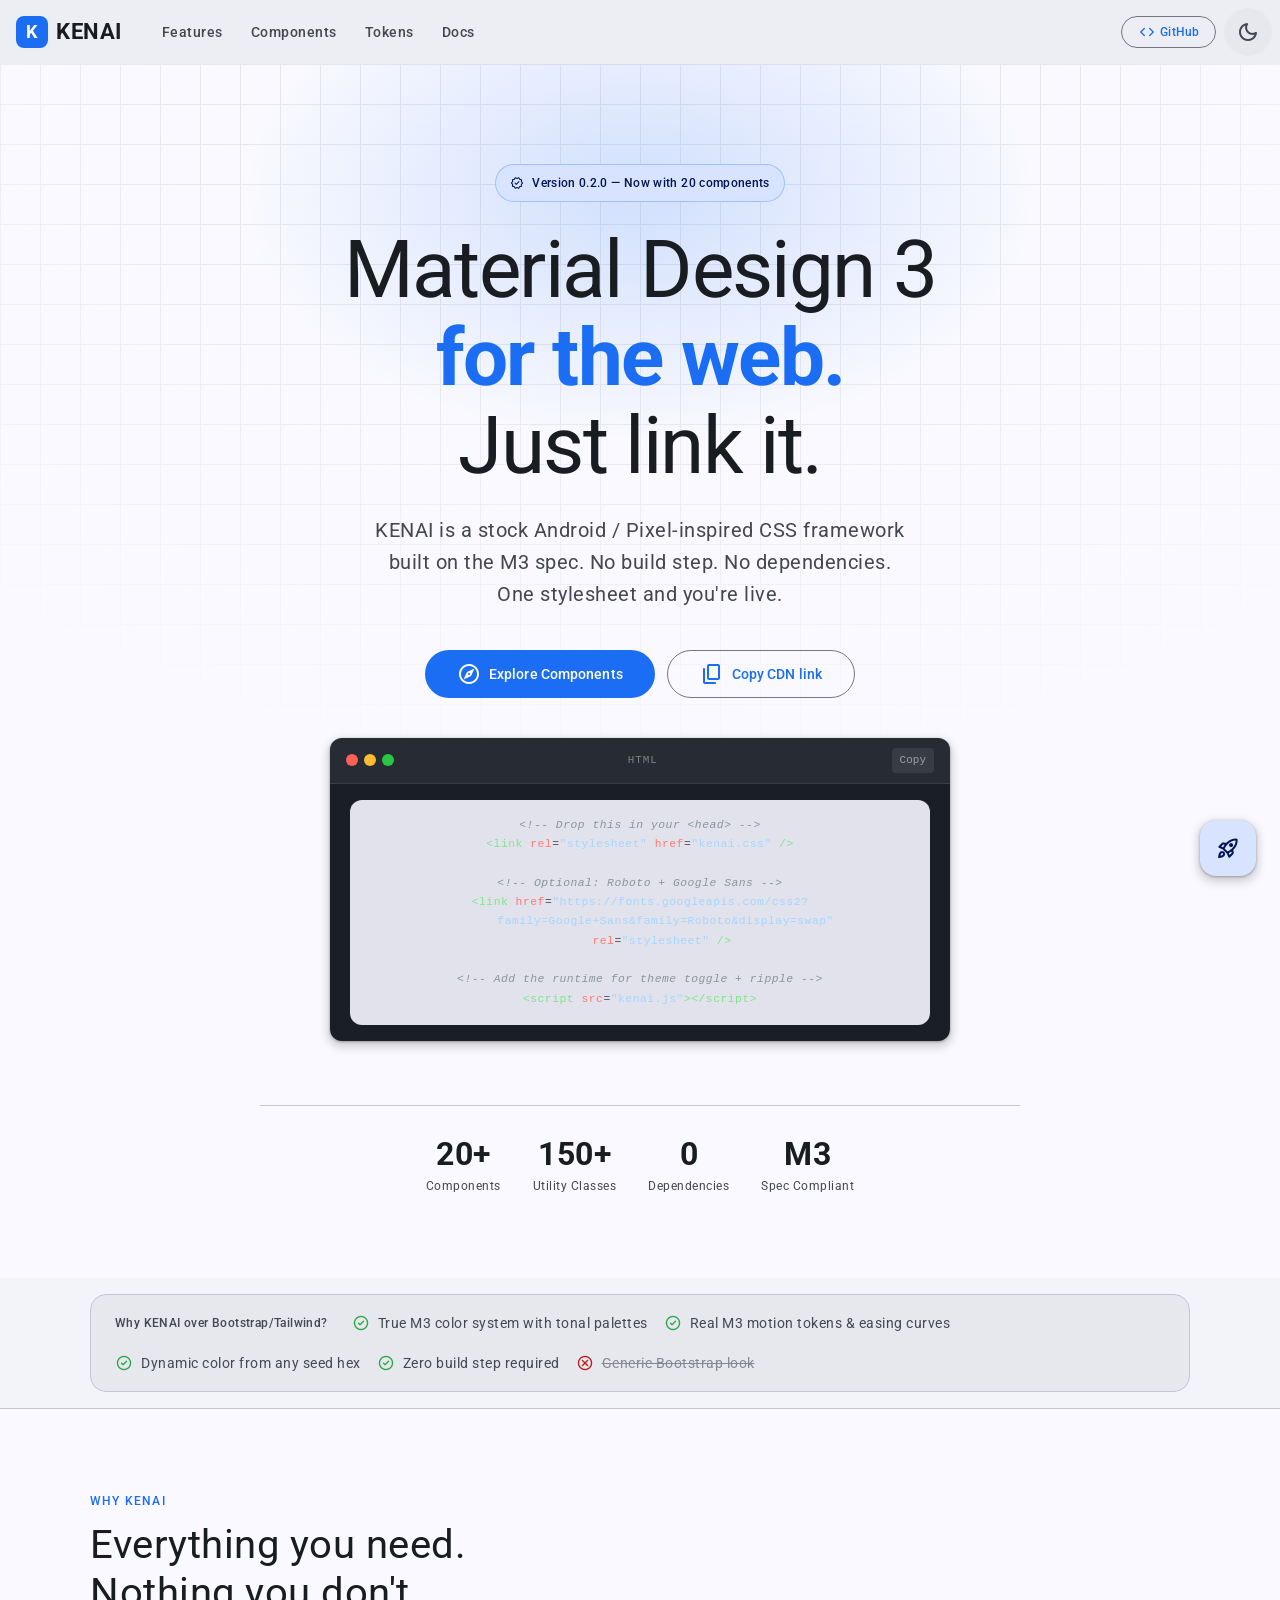
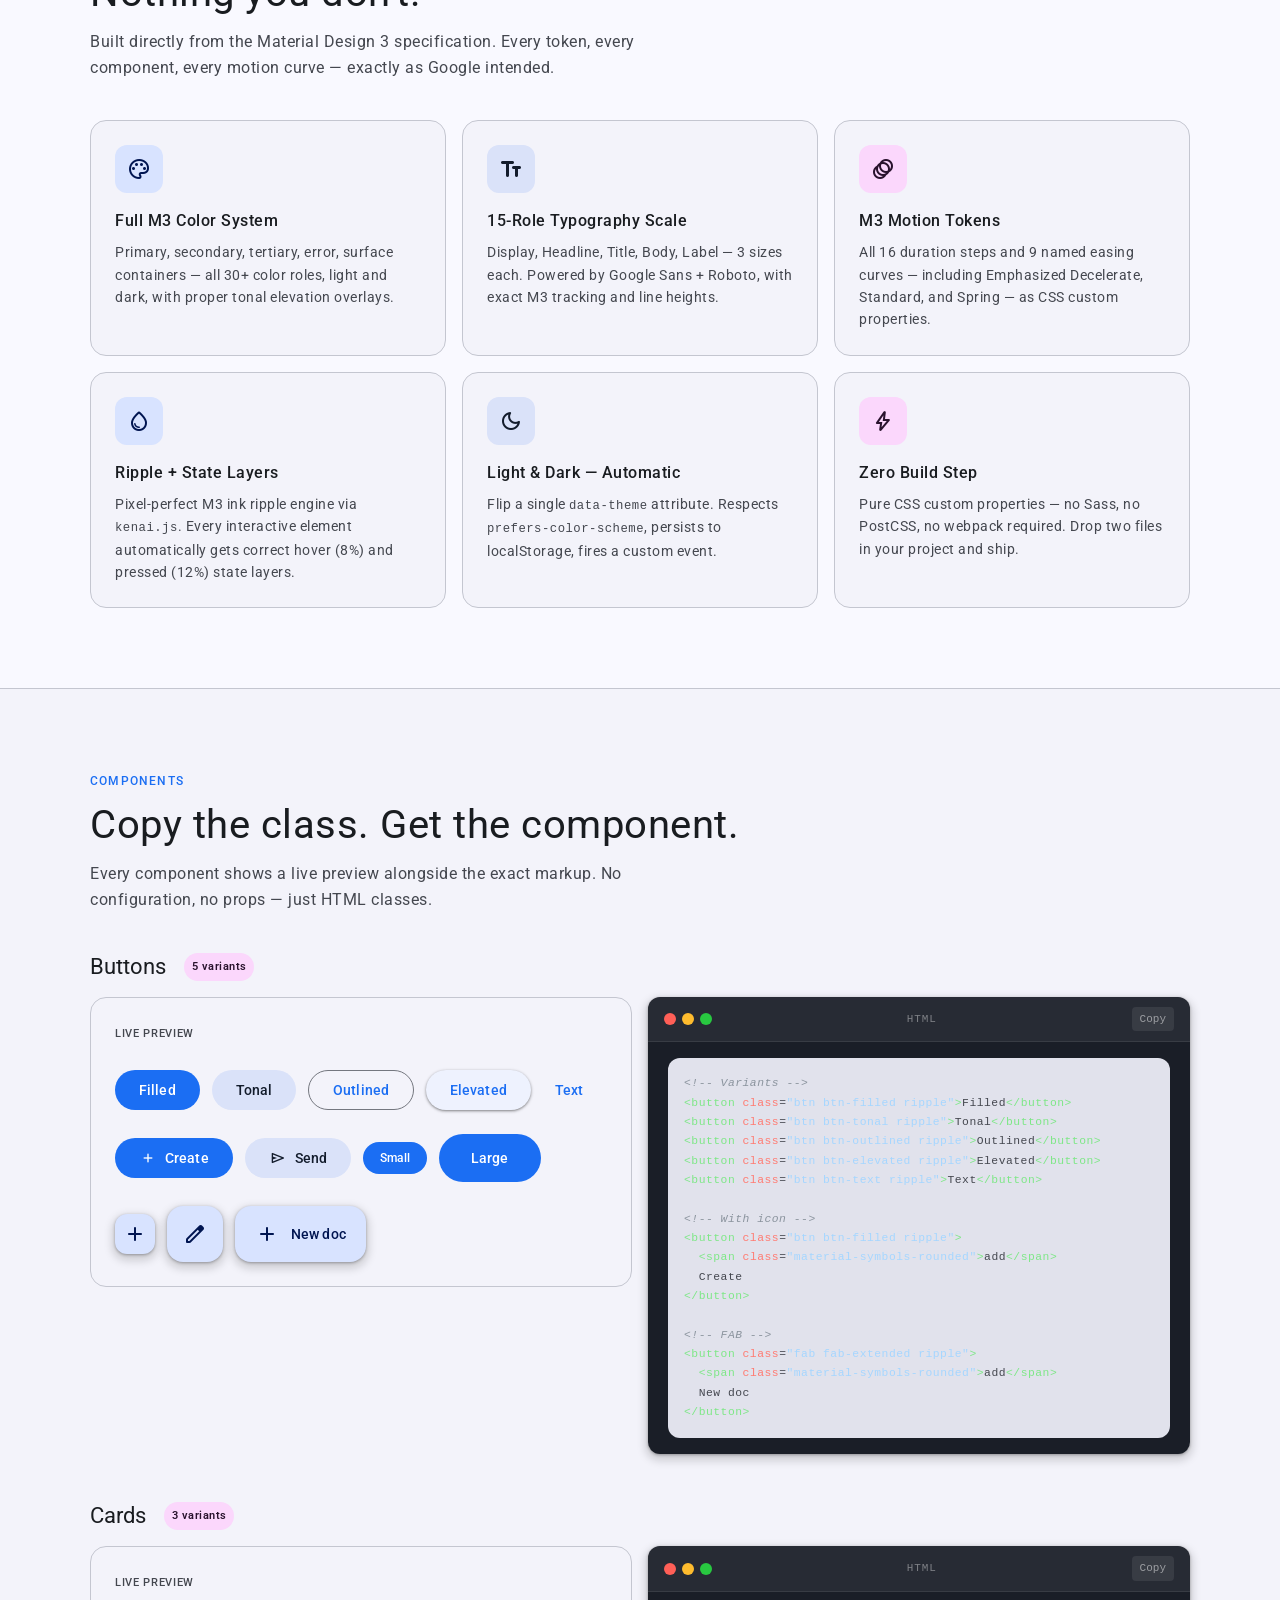
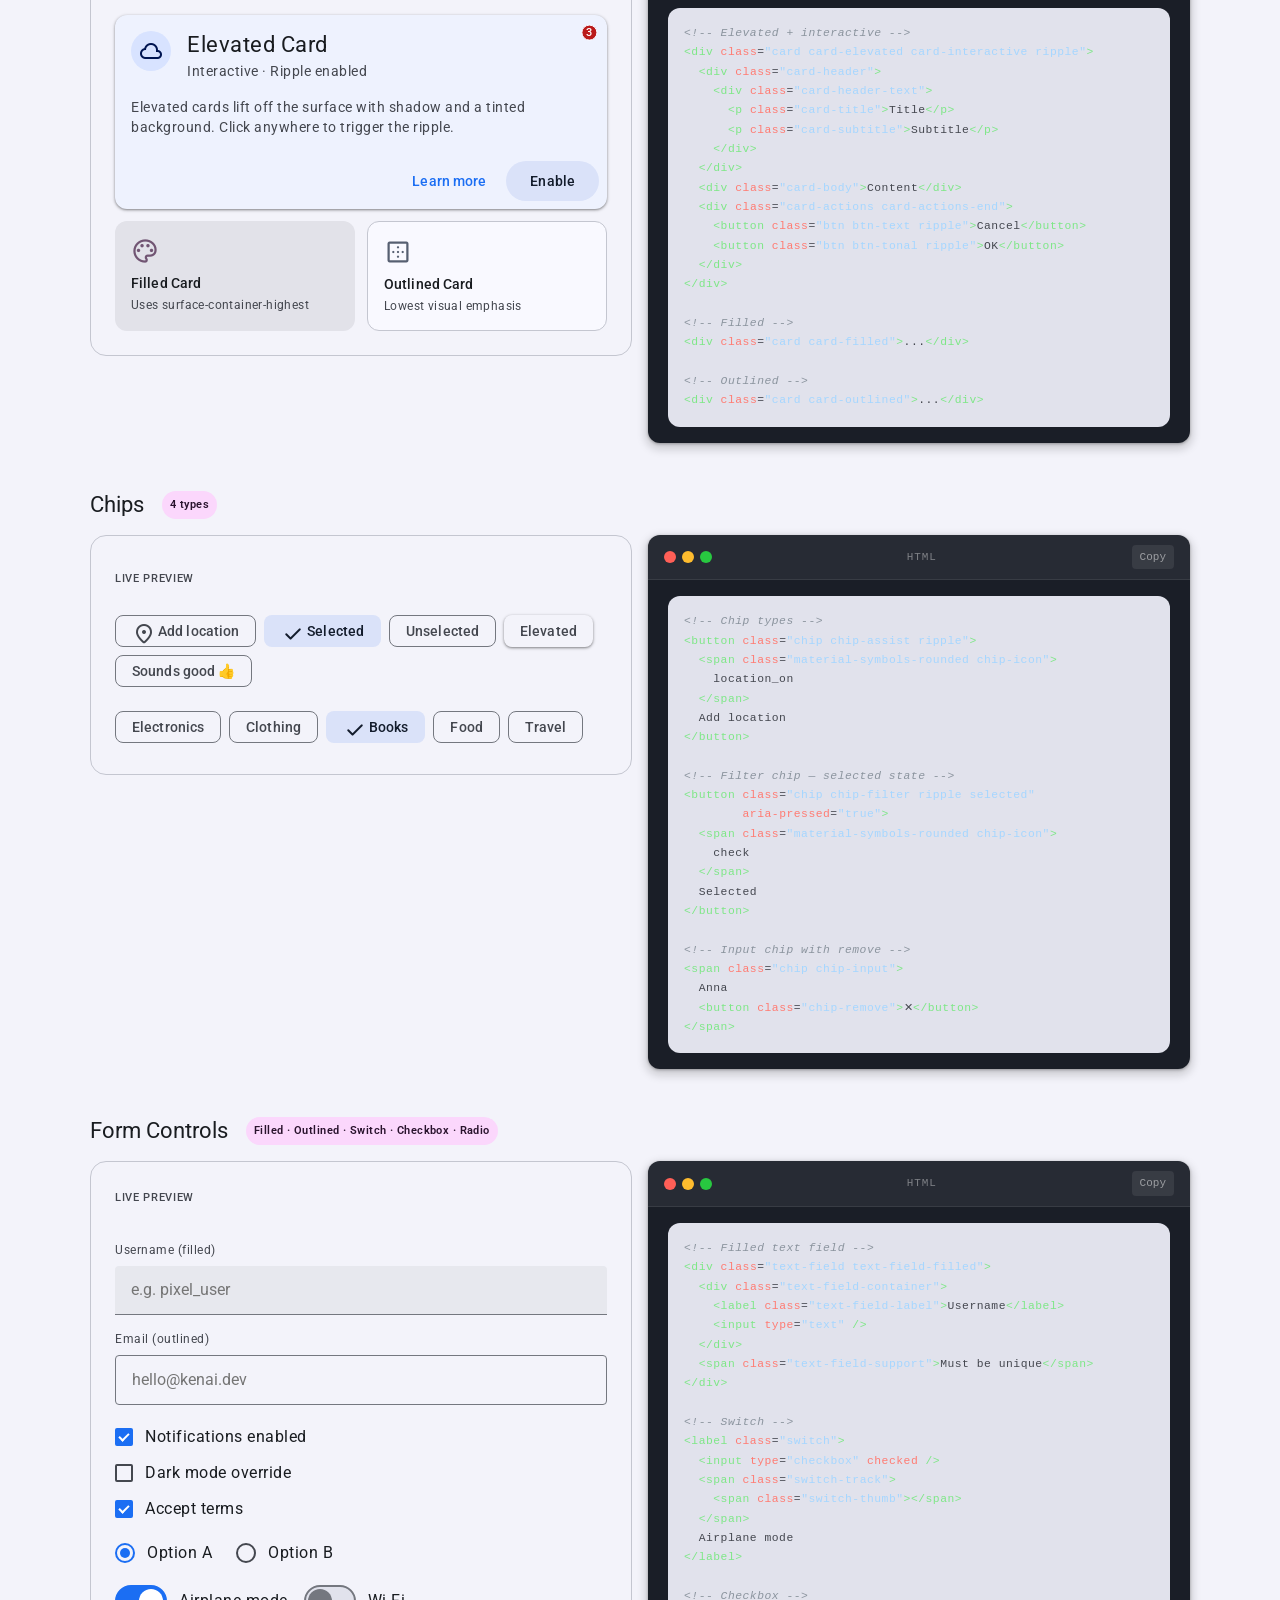
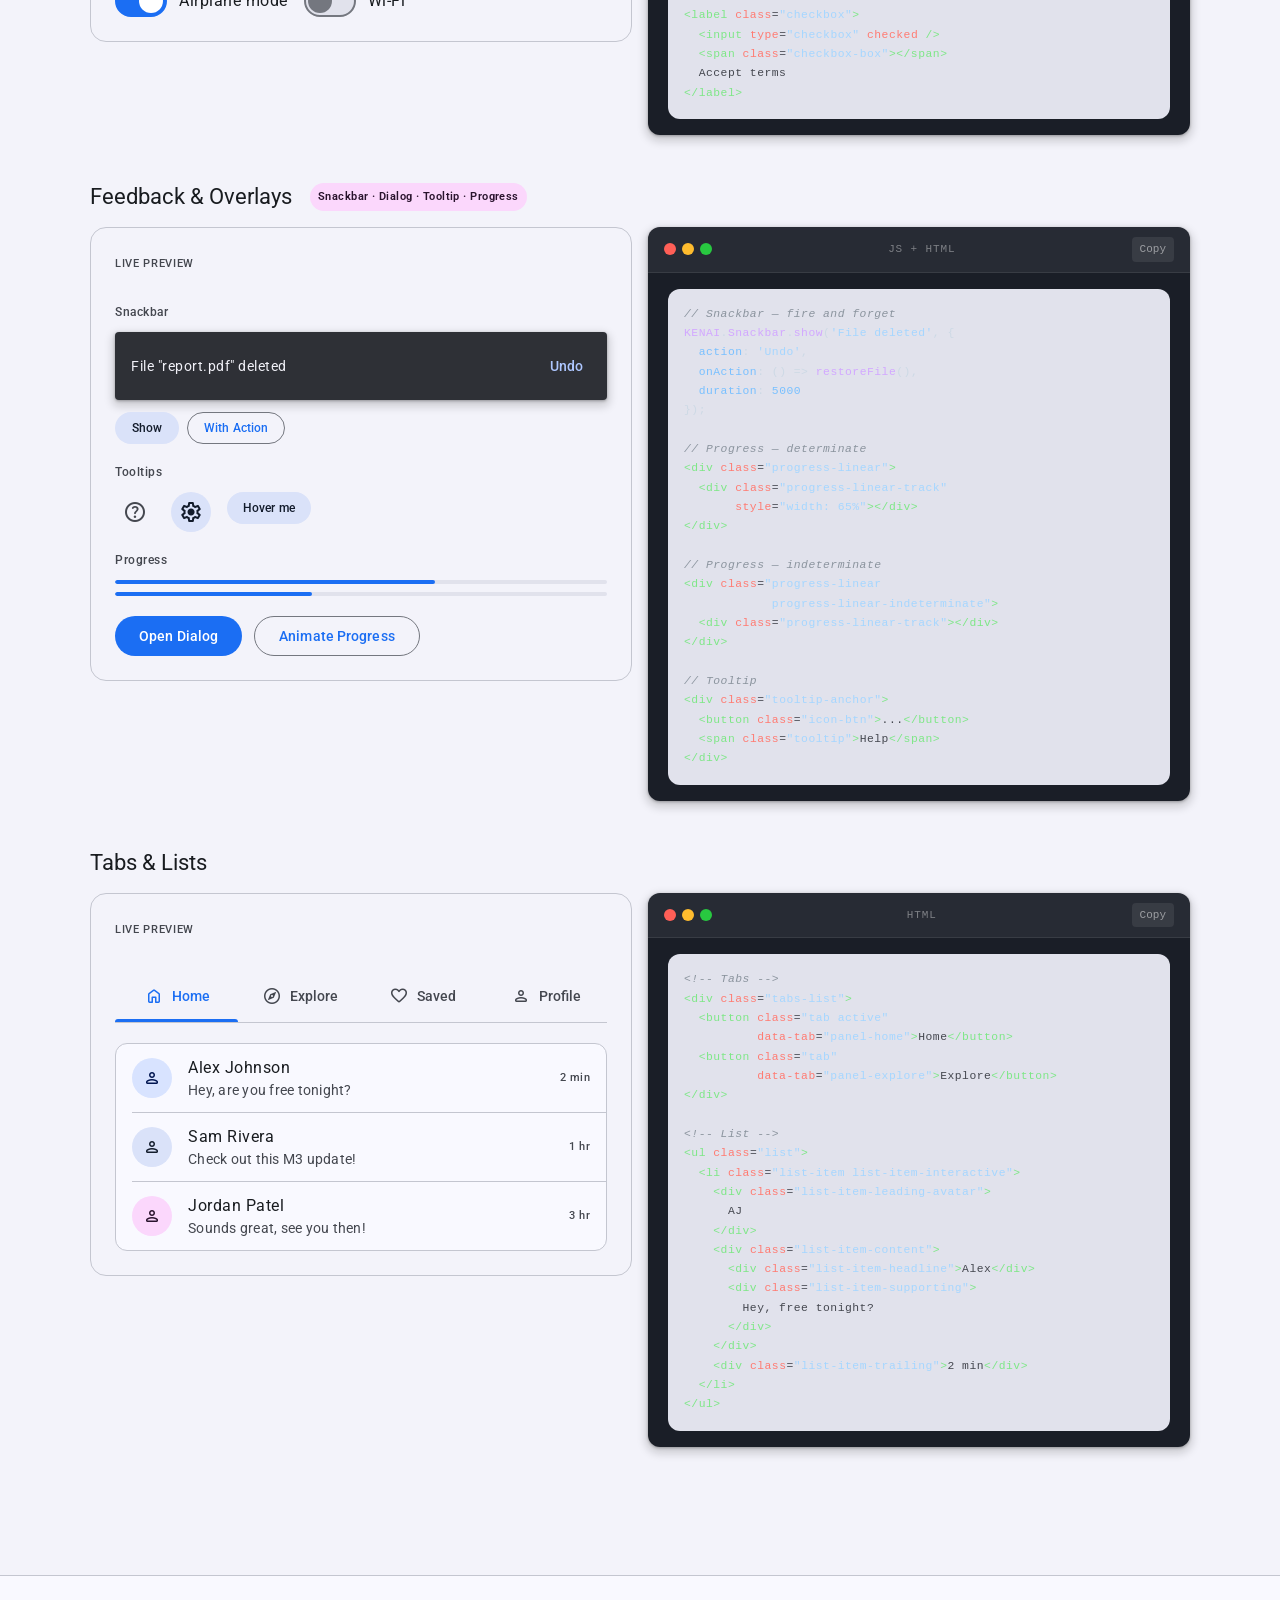
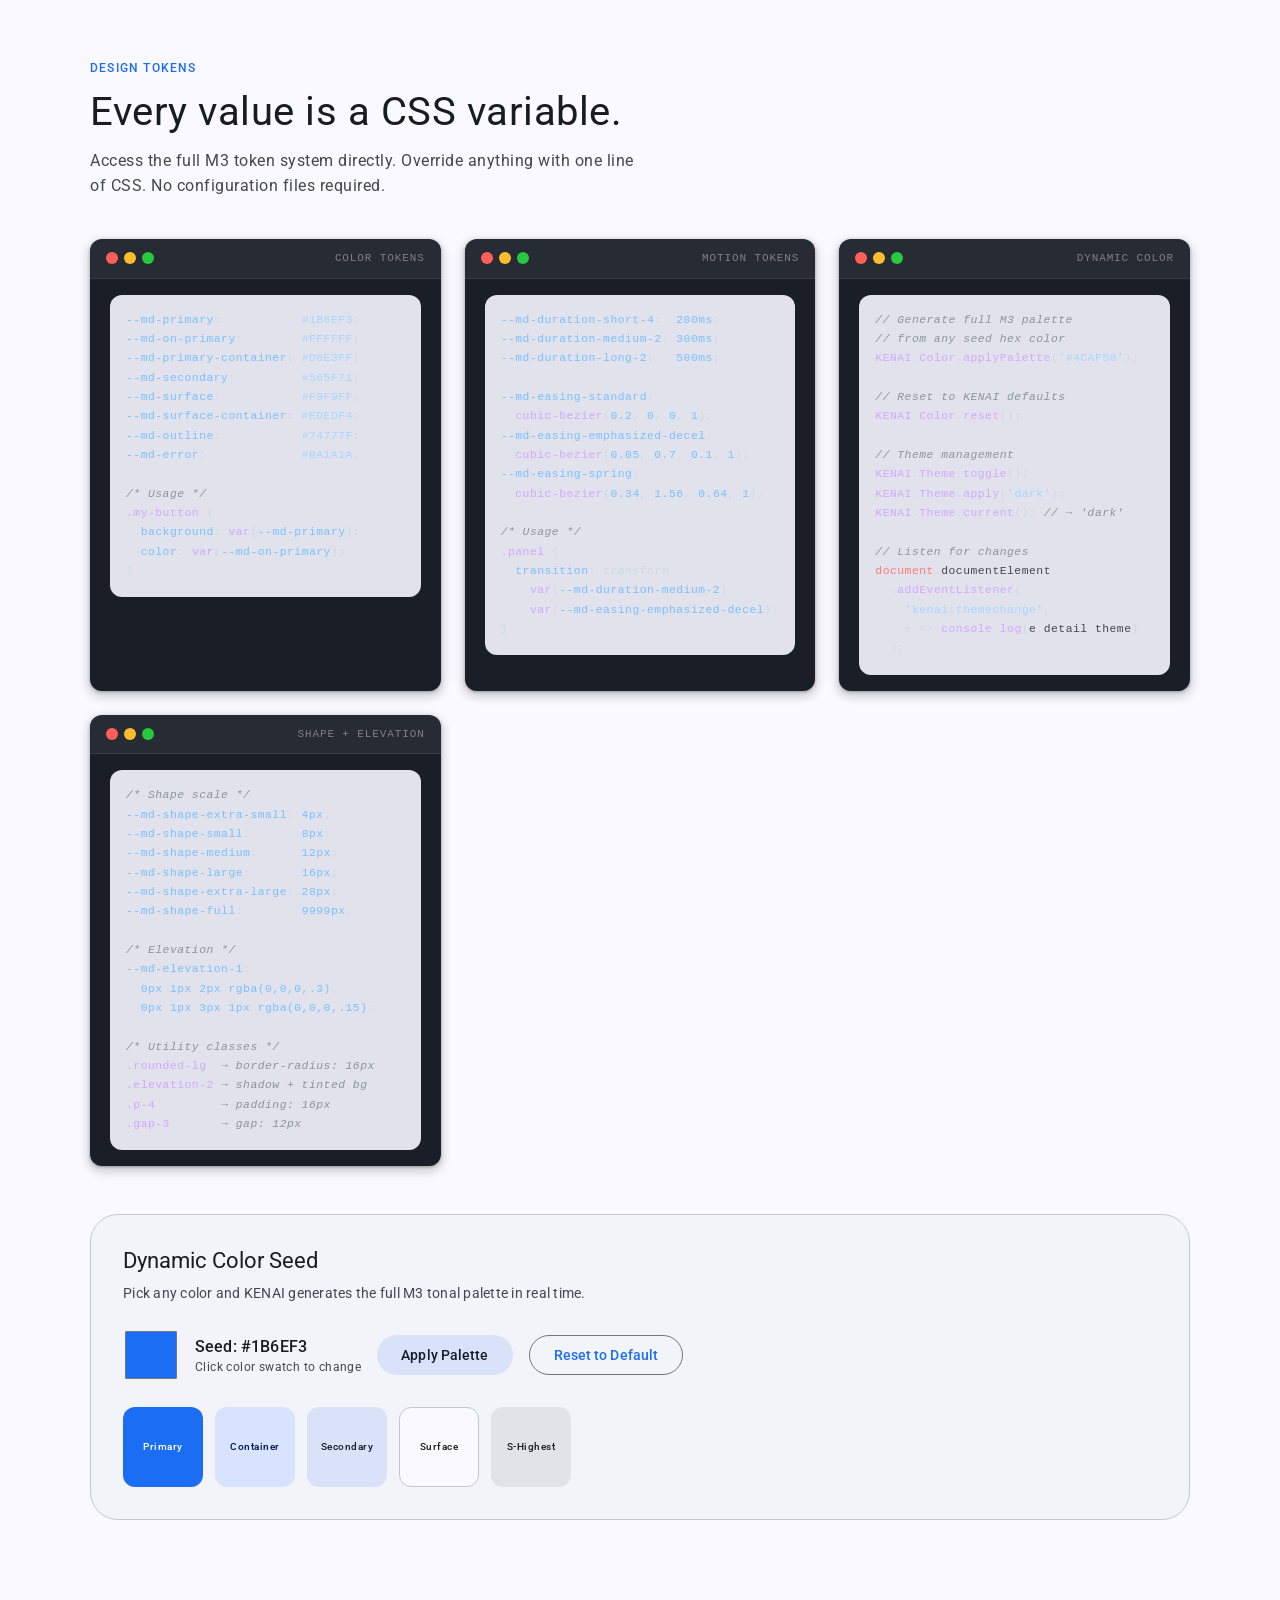
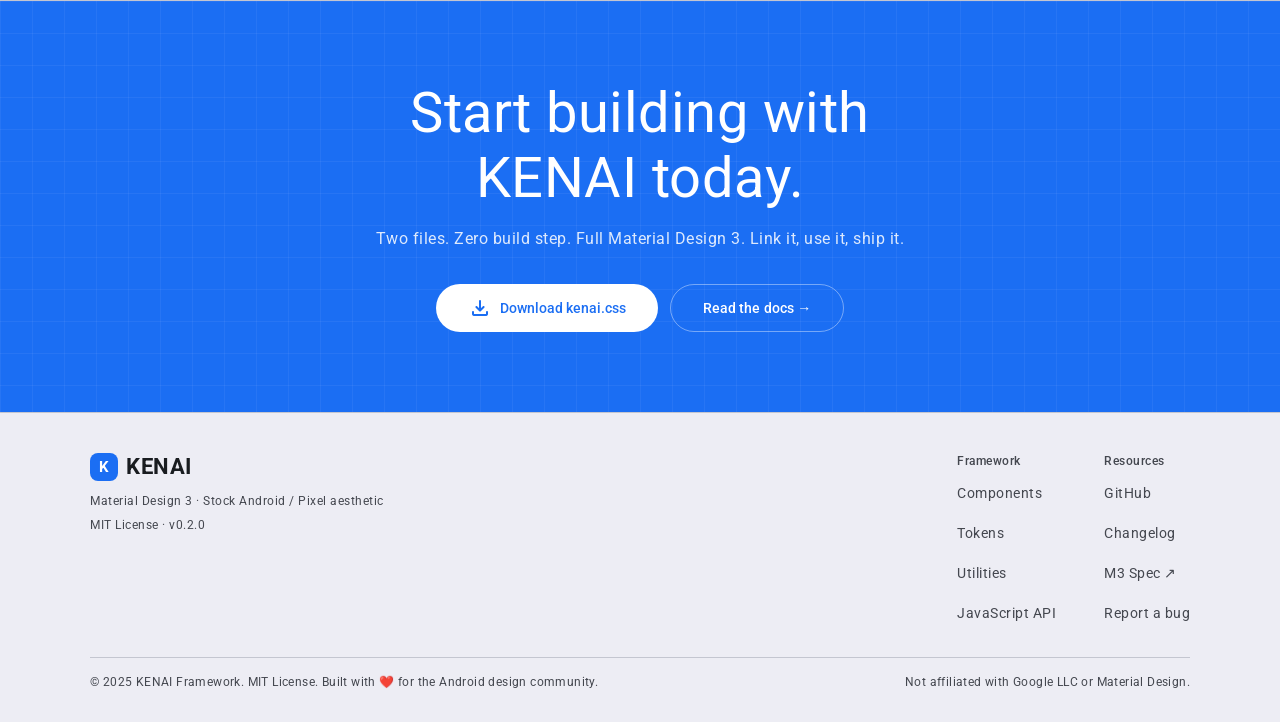
==== commit 7b75bbcb: "Update stylesheet and script references to version 0.2.0" ====
--- a/index.html
+++ b/index.html
@@ -8,7 +8,7 @@
   <link rel="preconnect" href="https://fonts.googleapis.com" />
   <link rel="preconnect" href="https://fonts.gstatic.com" crossorigin />
   <link href="https://fonts.googleapis.com/css2?family=Google+Sans:wght@400;500;700&family=Google+Sans+Display:wght@300;400;500;700&family=Roboto:wght@300;400;500;700&family=Roboto+Mono:wght@400;500&family=Material+Symbols+Rounded:opsz,wght,FILL,GRAD@24,400,1,0&display=swap" rel="stylesheet" />
-  <link rel="stylesheet" href="kenai.css" />
+  <link rel="stylesheet" href="kenai0.2.0.css" />
 
   <style>
     /* ================================================================
@@ -1330,7 +1330,7 @@
 </div>
 
 <!-- KENAI runtime -->
-<script src="kenai.js"></script>
+<script src="kenai0.2.0.js"></script>
 
 <script>
   // App bar scroll
--- a/kenai0.2.0.css
+++ b/kenai0.2.0.css
@@ -0,0 +1,3595 @@
+/* ============================================================
+   KENAI — Material Design 3 CSS Framework
+   Version: 0.2.0
+   Stock Android / Pixel-inspired CSS framework
+   ============================================================
+
+   TABLE OF CONTENTS
+   -----------------
+   01. Color Tokens (Light + Dark)
+   02. Typography Tokens
+   03. Shape Tokens
+   04. Elevation Tokens
+   05. Motion Tokens
+   06. Spacing & Z-Index Tokens
+   07. CSS Reset
+   08. Typography Classes
+   09. Component — Buttons
+   10. Component — Icon Buttons
+   11. Component — FAB
+   12. Component — Cards
+   13. Component — Chips
+   14. Component — Badge
+   15. Component — Divider
+   16. Component — Progress Indicators
+   17. Component — Snackbar
+   18. Component — Theme Toggle
+   19. Layout — Container & Grid
+   20. Utility Classes
+   ============================================================ */
+
+
+/* ============================================================
+   01. COLOR TOKENS
+   ============================================================ */
+
+:root,
+[data-theme="light"] {
+
+  /* Primary — Pixel Blue */
+  --md-primary:              #1B6EF3;
+  --md-on-primary:           #FFFFFF;
+  --md-primary-container:    #D8E3FF;
+  --md-on-primary-container: #001551;
+
+  /* Secondary */
+  --md-secondary:              #565F71;
+  --md-on-secondary:           #FFFFFF;
+  --md-secondary-container:    #DAE2F9;
+  --md-on-secondary-container: #131C2C;
+
+  /* Tertiary */
+  --md-tertiary:              #715573;
+  --md-on-tertiary:           #FFFFFF;
+  --md-tertiary-container:    #FBD7FC;
+  --md-on-tertiary-container: #29132D;
+
+  /* Error */
+  --md-error:              #BA1A1A;
+  --md-on-error:           #FFFFFF;
+  --md-error-container:    #FFDAD6;
+  --md-on-error-container: #410002;
+
+  /* Surface & Background */
+  --md-background:         #F9F9FF;
+  --md-on-background:      #191C20;
+  --md-surface:            #F9F9FF;
+  --md-on-surface:         #191C20;
+  --md-surface-variant:    #E1E2EC;
+  --md-on-surface-variant: #44474F;
+
+  /* Surface container hierarchy (M3 spec) */
+  --md-surface-container-lowest:  #FFFFFF;
+  --md-surface-container-low:     #F3F3FA;
+  --md-surface-container:         #EDEDF4;
+  --md-surface-container-high:    #E7E8EE;
+  --md-surface-container-highest: #E2E2E9;
+
+  /* Tonal surface elevation (primary tint overlay) */
+  --md-surface-1: color-mix(in srgb, var(--md-primary) 5%,  var(--md-surface));
+  --md-surface-2: color-mix(in srgb, var(--md-primary) 8%,  var(--md-surface));
+  --md-surface-3: color-mix(in srgb, var(--md-primary) 11%, var(--md-surface));
+  --md-surface-4: color-mix(in srgb, var(--md-primary) 12%, var(--md-surface));
+  --md-surface-5: color-mix(in srgb, var(--md-primary) 14%, var(--md-surface));
+
+  /* Outline */
+  --md-outline:         #74777F;
+  --md-outline-variant: #C4C6D0;
+
+  /* Inverse */
+  --md-inverse-surface:    #2E3036;
+  --md-inverse-on-surface: #F0F0F7;
+  --md-inverse-primary:    #ADC6FF;
+
+  /* Scrim */
+  --md-scrim:  rgba(0, 0, 0, 0.32);
+  --md-shadow: #000000;
+}
+
+[data-theme="dark"] {
+
+  /* Primary */
+  --md-primary:              #ADC6FF;
+  --md-on-primary:           #002A77;
+  --md-primary-container:    #0047A8;
+  --md-on-primary-container: #D8E3FF;
+
+  /* Secondary */
+  --md-secondary:              #BEC6DC;
+  --md-on-secondary:           #283040;
+  --md-secondary-container:    #3E4758;
+  --md-on-secondary-container: #DAE2F9;
+
+  /* Tertiary */
+  --md-tertiary:              #DEBCDF;
+  --md-on-tertiary:           #3F2844;
+  --md-tertiary-container:    #583E5B;
+  --md-on-tertiary-container: #FBD7FC;
+
+  /* Error */
+  --md-error:              #FFB4AB;
+  --md-on-error:           #690005;
+  --md-error-container:    #93000A;
+  --md-on-error-container: #FFDAD6;
+
+  /* Surface & Background */
+  --md-background:         #111318;
+  --md-on-background:      #E2E2E9;
+  --md-surface:            #111318;
+  --md-on-surface:         #E2E2E9;
+  --md-surface-variant:    #44474F;
+  --md-on-surface-variant: #C4C6D0;
+
+  /* Surface container hierarchy */
+  --md-surface-container-lowest:  #0C0E13;
+  --md-surface-container-low:     #191C20;
+  --md-surface-container:         #1D2024;
+  --md-surface-container-high:    #272A2F;
+  --md-surface-container-highest: #32353A;
+
+  /* Tonal elevation */
+  --md-surface-1: color-mix(in srgb, var(--md-primary) 5%,  var(--md-surface));
+  --md-surface-2: color-mix(in srgb, var(--md-primary) 8%,  var(--md-surface));
+  --md-surface-3: color-mix(in srgb, var(--md-primary) 11%, var(--md-surface));
+  --md-surface-4: color-mix(in srgb, var(--md-primary) 12%, var(--md-surface));
+  --md-surface-5: color-mix(in srgb, var(--md-primary) 14%, var(--md-surface));
+
+  /* Outline */
+  --md-outline:         #8E9099;
+  --md-outline-variant: #44474F;
+
+  /* Inverse */
+  --md-inverse-surface:    #E2E2E9;
+  --md-inverse-on-surface: #2E3036;
+  --md-inverse-primary:    #1B6EF3;
+
+  /* Scrim */
+  --md-scrim:  rgba(0, 0, 0, 0.5);
+  --md-shadow: #000000;
+}
+
+
+/* ============================================================
+   02. TYPOGRAPHY TOKENS
+   ============================================================ */
+
+:root {
+  --md-font-brand: 'Google Sans', 'Product Sans', 'Roboto', sans-serif;
+  --md-font-plain: 'Roboto', 'Helvetica Neue', Arial, sans-serif;
+  --md-font-mono:  'Roboto Mono', 'Courier New', monospace;
+
+  /* Display */
+  --md-display-large-size:     3.5625rem;
+  --md-display-large-line:     4rem;
+  --md-display-large-weight:   400;
+  --md-display-large-tracking: -0.015625rem;
+
+  --md-display-medium-size:     2.8125rem;
+  --md-display-medium-line:     3.25rem;
+  --md-display-medium-weight:   400;
+  --md-display-medium-tracking: 0;
+
+  --md-display-small-size:     2.25rem;
+  --md-display-small-line:     2.75rem;
+  --md-display-small-weight:   400;
+  --md-display-small-tracking: 0;
+
+  /* Headline */
+  --md-headline-large-size:     2rem;
+  --md-headline-large-line:     2.5rem;
+  --md-headline-large-weight:   400;
+  --md-headline-large-tracking: 0;
+
+  --md-headline-medium-size:     1.75rem;
+  --md-headline-medium-line:     2.25rem;
+  --md-headline-medium-weight:   400;
+  --md-headline-medium-tracking: 0;
+
+  --md-headline-small-size:     1.5rem;
+  --md-headline-small-line:     2rem;
+  --md-headline-small-weight:   400;
+  --md-headline-small-tracking: 0;
+
+  /* Title */
+  --md-title-large-size:     1.375rem;
+  --md-title-large-line:     1.75rem;
+  --md-title-large-weight:   400;
+  --md-title-large-tracking: 0;
+
+  --md-title-medium-size:     1rem;
+  --md-title-medium-line:     1.5rem;
+  --md-title-medium-weight:   500;
+  --md-title-medium-tracking: 0.009375rem;
+
+  --md-title-small-size:     0.875rem;
+  --md-title-small-line:     1.25rem;
+  --md-title-small-weight:   500;
+  --md-title-small-tracking: 0.00625rem;
+
+  /* Body */
+  --md-body-large-size:     1rem;
+  --md-body-large-line:     1.5rem;
+  --md-body-large-weight:   400;
+  --md-body-large-tracking: 0.03125rem;
+
+  --md-body-medium-size:     0.875rem;
+  --md-body-medium-line:     1.25rem;
+  --md-body-medium-weight:   400;
+  --md-body-medium-tracking: 0.015625rem;
+
+  --md-body-small-size:     0.75rem;
+  --md-body-small-line:     1rem;
+  --md-body-small-weight:   400;
+  --md-body-small-tracking: 0.025rem;
+
+  /* Label */
+  --md-label-large-size:     0.875rem;
+  --md-label-large-line:     1.25rem;
+  --md-label-large-weight:   500;
+  --md-label-large-tracking: 0.00625rem;
+
+  --md-label-medium-size:     0.75rem;
+  --md-label-medium-line:     1rem;
+  --md-label-medium-weight:   500;
+  --md-label-medium-tracking: 0.03125rem;
+
+  --md-label-small-size:     0.6875rem;
+  --md-label-small-line:     1rem;
+  --md-label-small-weight:   500;
+  --md-label-small-tracking: 0.03125rem;
+}
+
+
+/* ============================================================
+   03. SHAPE TOKENS
+   ============================================================ */
+
+:root {
+  --md-shape-none:        0px;
+  --md-shape-extra-small: 4px;
+  --md-shape-small:       8px;
+  --md-shape-medium:      12px;
+  --md-shape-large:       16px;
+  --md-shape-extra-large: 28px;
+  --md-shape-full:        9999px;
+
+  /* Component-specific shape defaults */
+  --md-shape-button:       var(--md-shape-full);
+  --md-shape-fab:          var(--md-shape-large);
+  --md-shape-fab-small:    var(--md-shape-medium);
+  --md-shape-fab-large:    var(--md-shape-extra-large);
+  --md-shape-card:         var(--md-shape-medium);
+  --md-shape-chip:         var(--md-shape-small);
+  --md-shape-dialog:       var(--md-shape-extra-large);
+  --md-shape-menu:         var(--md-shape-extra-small);
+  --md-shape-snackbar:     var(--md-shape-extra-small);
+  --md-shape-badge:        var(--md-shape-full);
+  --md-shape-text-field:   var(--md-shape-extra-small);
+  --md-shape-icon-button:  var(--md-shape-full);
+}
+
+
+/* ============================================================
+   04. ELEVATION TOKENS
+   ============================================================ */
+
+:root {
+  --md-elevation-0: none;
+  --md-elevation-1:
+    0px 1px 2px  rgba(0,0,0,.3),
+    0px 1px 3px 1px rgba(0,0,0,.15);
+  --md-elevation-2:
+    0px 1px 2px  rgba(0,0,0,.3),
+    0px 2px 6px 2px rgba(0,0,0,.15);
+  --md-elevation-3:
+    0px 1px 3px  rgba(0,0,0,.3),
+    0px 4px 8px 3px rgba(0,0,0,.15);
+  --md-elevation-4:
+    0px 2px 3px  rgba(0,0,0,.3),
+    0px 6px 10px 4px rgba(0,0,0,.15);
+  --md-elevation-5:
+    0px 4px 4px  rgba(0,0,0,.3),
+    0px 8px 12px 6px rgba(0,0,0,.15);
+}
+
+
+/* ============================================================
+   05. MOTION TOKENS
+   ============================================================ */
+
+:root {
+  /* Durations */
+  --md-duration-short-1:      50ms;
+  --md-duration-short-2:      100ms;
+  --md-duration-short-3:      150ms;
+  --md-duration-short-4:      200ms;
+  --md-duration-medium-1:     250ms;
+  --md-duration-medium-2:     300ms;
+  --md-duration-medium-3:     350ms;
+  --md-duration-medium-4:     400ms;
+  --md-duration-long-1:       450ms;
+  --md-duration-long-2:       500ms;
+  --md-duration-long-3:       550ms;
+  --md-duration-long-4:       600ms;
+  --md-duration-extra-long-1: 700ms;
+  --md-duration-extra-long-2: 800ms;
+  --md-duration-extra-long-3: 900ms;
+  --md-duration-extra-long-4: 1000ms;
+
+  /* Easing */
+  --md-easing-linear:            cubic-bezier(0, 0, 1, 1);
+  --md-easing-standard:          cubic-bezier(0.2, 0, 0, 1);
+  --md-easing-standard-decel:    cubic-bezier(0, 0, 0, 1);
+  --md-easing-standard-accel:    cubic-bezier(0.3, 0, 1, 1);
+  --md-easing-emphasized:        cubic-bezier(0.2, 0, 0, 1);
+  --md-easing-emphasized-decel:  cubic-bezier(0.05, 0.7, 0.1, 1);
+  --md-easing-emphasized-accel:  cubic-bezier(0.3, 0, 0.8, 0.15);
+  --md-easing-legacy:            cubic-bezier(0.4, 0, 0.2, 1);
+  --md-easing-spring:            cubic-bezier(0.34, 1.56, 0.64, 1);
+}
+
+
+/* ============================================================
+   06. SPACING & Z-INDEX TOKENS
+   ============================================================ */
+
+:root {
+  --md-spacing-0:  0px;
+  --md-spacing-1:  4px;
+  --md-spacing-2:  8px;
+  --md-spacing-3:  12px;
+  --md-spacing-4:  16px;
+  --md-spacing-5:  20px;
+  --md-spacing-6:  24px;
+  --md-spacing-7:  28px;
+  --md-spacing-8:  32px;
+  --md-spacing-9:  36px;
+  --md-spacing-10: 40px;
+  --md-spacing-12: 48px;
+  --md-spacing-14: 56px;
+  --md-spacing-16: 64px;
+  --md-spacing-20: 80px;
+  --md-spacing-24: 96px;
+
+  /* Z-index scale */
+  --md-z-below:     -1;
+  --md-z-base:       0;
+  --md-z-raised:     1;
+  --md-z-dropdown:   10;
+  --md-z-sticky:     20;
+  --md-z-fixed:      30;
+  --md-z-modal-bg:   40;
+  --md-z-modal:      50;
+  --md-z-popover:    60;
+  --md-z-toast:      70;
+  --md-z-tooltip:    80;
+}
+
+
+/* ============================================================
+   07. CSS RESET
+   ============================================================ */
+
+*, *::before, *::after {
+  box-sizing: border-box;
+  margin: 0;
+  padding: 0;
+}
+
+html {
+  font-size: 16px;
+  -webkit-text-size-adjust: 100%;
+  text-size-adjust: 100%;
+  tab-size: 4;
+  scroll-behavior: smooth;
+  height: 100%;
+}
+
+body {
+  background-color: var(--md-background);
+  color: var(--md-on-background);
+  font-family: var(--md-font-plain);
+  font-size: var(--md-body-large-size);
+  line-height: var(--md-body-large-line);
+  font-weight: var(--md-body-large-weight);
+  letter-spacing: var(--md-body-large-tracking);
+  -webkit-font-smoothing: antialiased;
+  -moz-osx-font-smoothing: grayscale;
+  min-height: 100dvh;
+  transition:
+    background-color var(--md-duration-medium-2) var(--md-easing-standard),
+    color            var(--md-duration-medium-2) var(--md-easing-standard);
+}
+
+img, svg, video, canvas, audio, iframe, embed, object {
+  display: block;
+  max-width: 100%;
+}
+img, video { height: auto; }
+input, button, textarea, select { font: inherit; }
+p, h1, h2, h3, h4, h5, h6 { overflow-wrap: break-word; }
+ul, ol { list-style: none; }
+
+a {
+  color: var(--md-primary);
+  text-decoration: none;
+  transition: opacity var(--md-duration-short-3) var(--md-easing-standard);
+}
+a:hover { opacity: 0.8; }
+
+button { cursor: pointer; border: none; background: none; }
+
+code, kbd, samp, pre {
+  font-family: var(--md-font-mono);
+  font-size: 0.875em;
+}
+pre {
+  background: var(--md-surface-variant);
+  color: var(--md-on-surface-variant);
+  padding: var(--md-spacing-4);
+  border-radius: var(--md-shape-medium);
+  overflow-x: auto;
+}
+
+table { border-collapse: collapse; width: 100%; }
+
+:focus-visible {
+  outline: 3px solid var(--md-primary);
+  outline-offset: 2px;
+  border-radius: var(--md-shape-extra-small);
+}
+
+::selection {
+  background: var(--md-primary-container);
+  color: var(--md-on-primary-container);
+}
+
+::-webkit-scrollbar { width: 8px; height: 8px; }
+::-webkit-scrollbar-track { background: transparent; }
+::-webkit-scrollbar-thumb {
+  background: var(--md-outline-variant);
+  border-radius: var(--md-shape-full);
+}
+::-webkit-scrollbar-thumb:hover { background: var(--md-outline); }
+
+
+/* ============================================================
+   08. TYPOGRAPHY CLASSES
+   ============================================================ */
+
+.display-large {
+  font-family: var(--md-font-brand);
+  font-size: var(--md-display-large-size);
+  line-height: var(--md-display-large-line);
+  font-weight: var(--md-display-large-weight);
+  letter-spacing: var(--md-display-large-tracking);
+}
+.display-medium {
+  font-family: var(--md-font-brand);
+  font-size: var(--md-display-medium-size);
+  line-height: var(--md-display-medium-line);
+  font-weight: var(--md-display-medium-weight);
+  letter-spacing: var(--md-display-medium-tracking);
+}
+.display-small {
+  font-family: var(--md-font-brand);
+  font-size: var(--md-display-small-size);
+  line-height: var(--md-display-small-line);
+  font-weight: var(--md-display-small-weight);
+  letter-spacing: var(--md-display-small-tracking);
+}
+
+.headline-large {
+  font-family: var(--md-font-brand);
+  font-size: var(--md-headline-large-size);
+  line-height: var(--md-headline-large-line);
+  font-weight: var(--md-headline-large-weight);
+  letter-spacing: var(--md-headline-large-tracking);
+}
+.headline-medium {
+  font-family: var(--md-font-brand);
+  font-size: var(--md-headline-medium-size);
+  line-height: var(--md-headline-medium-line);
+  font-weight: var(--md-headline-medium-weight);
+  letter-spacing: var(--md-headline-medium-tracking);
+}
+.headline-small {
+  font-family: var(--md-font-brand);
+  font-size: var(--md-headline-small-size);
+  line-height: var(--md-headline-small-line);
+  font-weight: var(--md-headline-small-weight);
+  letter-spacing: var(--md-headline-small-tracking);
+}
+
+.title-large {
+  font-family: var(--md-font-brand);
+  font-size: var(--md-title-large-size);
+  line-height: var(--md-title-large-line);
+  font-weight: var(--md-title-large-weight);
+  letter-spacing: var(--md-title-large-tracking);
+}
+.title-medium {
+  font-family: var(--md-font-plain);
+  font-size: var(--md-title-medium-size);
+  line-height: var(--md-title-medium-line);
+  font-weight: var(--md-title-medium-weight);
+  letter-spacing: var(--md-title-medium-tracking);
+}
+.title-small {
+  font-family: var(--md-font-plain);
+  font-size: var(--md-title-small-size);
+  line-height: var(--md-title-small-line);
+  font-weight: var(--md-title-small-weight);
+  letter-spacing: var(--md-title-small-tracking);
+}
+
+.body-large {
+  font-family: var(--md-font-plain);
+  font-size: var(--md-body-large-size);
+  line-height: var(--md-body-large-line);
+  font-weight: var(--md-body-large-weight);
+  letter-spacing: var(--md-body-large-tracking);
+}
+.body-medium {
+  font-family: var(--md-font-plain);
+  font-size: var(--md-body-medium-size);
+  line-height: var(--md-body-medium-line);
+  font-weight: var(--md-body-medium-weight);
+  letter-spacing: var(--md-body-medium-tracking);
+}
+.body-small {
+  font-family: var(--md-font-plain);
+  font-size: var(--md-body-small-size);
+  line-height: var(--md-body-small-line);
+  font-weight: var(--md-body-small-weight);
+  letter-spacing: var(--md-body-small-tracking);
+}
+
+.label-large {
+  font-family: var(--md-font-plain);
+  font-size: var(--md-label-large-size);
+  line-height: var(--md-label-large-line);
+  font-weight: var(--md-label-large-weight);
+  letter-spacing: var(--md-label-large-tracking);
+}
+.label-medium {
+  font-family: var(--md-font-plain);
+  font-size: var(--md-label-medium-size);
+  line-height: var(--md-label-medium-line);
+  font-weight: var(--md-label-medium-weight);
+  letter-spacing: var(--md-label-medium-tracking);
+}
+.label-small {
+  font-family: var(--md-font-plain);
+  font-size: var(--md-label-small-size);
+  line-height: var(--md-label-small-line);
+  font-weight: var(--md-label-small-weight);
+  letter-spacing: var(--md-label-small-tracking);
+}
+
+/* Semantic heading mapping — plain CSS only, no invalid @extend */
+h1 {
+  font-family: var(--md-font-brand);
+  font-size: var(--md-headline-large-size);
+  line-height: var(--md-headline-large-line);
+  font-weight: 400;
+  letter-spacing: var(--md-headline-large-tracking);
+}
+h2 {
+  font-family: var(--md-font-brand);
+  font-size: var(--md-headline-medium-size);
+  line-height: var(--md-headline-medium-line);
+  font-weight: 400;
+}
+h3 {
+  font-family: var(--md-font-brand);
+  font-size: var(--md-headline-small-size);
+  line-height: var(--md-headline-small-line);
+  font-weight: 400;
+}
+h4 {
+  font-family: var(--md-font-brand);
+  font-size: var(--md-title-large-size);
+  line-height: var(--md-title-large-line);
+  font-weight: 400;
+}
+h5 {
+  font-family: var(--md-font-plain);
+  font-size: var(--md-title-medium-size);
+  line-height: var(--md-title-medium-line);
+  font-weight: 500;
+}
+h6 {
+  font-family: var(--md-font-plain);
+  font-size: var(--md-title-small-size);
+  line-height: var(--md-title-small-line);
+  font-weight: 500;
+}
+
+
+/* ============================================================
+   09. COMPONENT — BUTTONS
+   ============================================================ */
+
+.btn {
+  display: inline-flex;
+  align-items: center;
+  justify-content: center;
+  gap: var(--md-spacing-2);
+  padding: 0 var(--md-spacing-6);
+  height: 40px;
+  min-width: 64px;
+  border-radius: var(--md-shape-button);
+  border: none;
+  cursor: pointer;
+  font-family: var(--md-font-plain);
+  font-size: var(--md-label-large-size);
+  font-weight: var(--md-label-large-weight);
+  letter-spacing: var(--md-label-large-tracking);
+  line-height: var(--md-label-large-line);
+  text-decoration: none;
+  position: relative;
+  overflow: hidden;
+  user-select: none;
+  -webkit-tap-highlight-color: transparent;
+  white-space: nowrap;
+  transition:
+    box-shadow       var(--md-duration-short-4) var(--md-easing-standard),
+    background-color var(--md-duration-short-4) var(--md-easing-standard),
+    color            var(--md-duration-short-4) var(--md-easing-standard),
+    border-color     var(--md-duration-short-4) var(--md-easing-standard),
+    transform        var(--md-duration-short-3) var(--md-easing-standard);
+}
+
+/* State layer */
+.btn::after {
+  content: '';
+  position: absolute;
+  inset: 0;
+  background: currentColor;
+  opacity: 0;
+  transition: opacity var(--md-duration-short-3) var(--md-easing-standard);
+  border-radius: inherit;
+  pointer-events: none;
+}
+.btn:hover::after  { opacity: 0.08; }
+.btn:active::after { opacity: 0.12; }
+.btn:active        { transform: scale(0.98); }
+
+.btn:disabled,
+.btn[aria-disabled="true"] {
+  opacity: 0.38;
+  pointer-events: none;
+  box-shadow: none;
+  cursor: not-allowed;
+}
+
+/* Filled */
+.btn-filled {
+  background-color: var(--md-primary);
+  color: var(--md-on-primary);
+}
+.btn-filled:hover { box-shadow: var(--md-elevation-1); }
+
+/* Tonal */
+.btn-tonal {
+  background-color: var(--md-secondary-container);
+  color: var(--md-on-secondary-container);
+}
+.btn-tonal:hover { box-shadow: var(--md-elevation-1); }
+
+/* Outlined */
+.btn-outlined {
+  background-color: transparent;
+  color: var(--md-primary);
+  border: 1px solid var(--md-outline);
+}
+.btn-outlined:hover { border-color: var(--md-primary); }
+
+/* Text */
+.btn-text {
+  background-color: transparent;
+  color: var(--md-primary);
+  padding: 0 var(--md-spacing-3);
+  min-width: auto;
+}
+
+/* Elevated */
+.btn-elevated {
+  background-color: var(--md-surface-1);
+  color: var(--md-primary);
+  box-shadow: var(--md-elevation-1);
+}
+.btn-elevated:hover { box-shadow: var(--md-elevation-2); }
+
+/* Destructive */
+.btn-filled.btn-error { background-color: var(--md-error); color: var(--md-on-error); }
+.btn-tonal.btn-error  { background-color: var(--md-error-container); color: var(--md-on-error-container); }
+
+/* Sizes */
+.btn-sm { height: 32px; font-size: var(--md-label-medium-size); padding: 0 var(--md-spacing-4); gap: var(--md-spacing-1); }
+.btn-lg { height: 48px; font-size: var(--md-title-small-size); padding: 0 var(--md-spacing-8); }
+
+/* Icon inside button */
+.btn .btn-icon { width: 18px; height: 18px; flex-shrink: 0; }
+.btn-sm .btn-icon { width: 16px; height: 16px; }
+.btn-lg .btn-icon { width: 20px; height: 20px; }
+
+/* Full width */
+.btn-block { width: 100%; }
+
+
+/* ============================================================
+   10. COMPONENT — ICON BUTTONS
+   ============================================================ */
+
+.icon-btn {
+  display: inline-flex;
+  align-items: center;
+  justify-content: center;
+  width: 40px;
+  height: 40px;
+  border-radius: var(--md-shape-icon-button);
+  border: none;
+  background: transparent;
+  color: var(--md-on-surface-variant);
+  cursor: pointer;
+  position: relative;
+  overflow: hidden;
+  -webkit-tap-highlight-color: transparent;
+  flex-shrink: 0;
+  transition:
+    background-color var(--md-duration-short-4) var(--md-easing-standard),
+    color            var(--md-duration-short-4) var(--md-easing-standard),
+    transform        var(--md-duration-short-3) var(--md-easing-spring);
+}
+.icon-btn::after {
+  content: '';
+  position: absolute;
+  inset: 0;
+  background: currentColor;
+  opacity: 0;
+  transition: opacity var(--md-duration-short-3) var(--md-easing-standard);
+  border-radius: inherit;
+  pointer-events: none;
+}
+.icon-btn:hover::after  { opacity: 0.08; }
+.icon-btn:active::after { opacity: 0.12; }
+.icon-btn:active        { transform: scale(0.9); }
+
+.icon-btn-filled   { background-color: var(--md-primary); color: var(--md-on-primary); }
+.icon-btn-tonal    { background-color: var(--md-secondary-container); color: var(--md-on-secondary-container); }
+.icon-btn-outlined { border: 1px solid var(--md-outline); color: var(--md-on-surface-variant); }
+.icon-btn-outlined:hover { border-color: var(--md-primary); color: var(--md-primary); }
+
+.icon-btn-sm { width: 32px; height: 32px; }
+.icon-btn-lg { width: 48px; height: 48px; }
+
+.icon-btn[aria-pressed="true"] {
+  background-color: var(--md-primary-container);
+  color: var(--md-on-primary-container);
+}
+.icon-btn:disabled,
+.icon-btn[aria-disabled="true"] { opacity: 0.38; pointer-events: none; }
+
+
+/* ============================================================
+   11. COMPONENT — FAB
+   ============================================================ */
+
+.fab {
+  display: inline-flex;
+  align-items: center;
+  justify-content: center;
+  gap: var(--md-spacing-3);
+  width: 56px;
+  height: 56px;
+  border-radius: var(--md-shape-fab);
+  border: none;
+  background-color: var(--md-primary-container);
+  color: var(--md-on-primary-container);
+  box-shadow: var(--md-elevation-3);
+  cursor: pointer;
+  position: relative;
+  overflow: hidden;
+  -webkit-tap-highlight-color: transparent;
+  flex-shrink: 0;
+  transition:
+    box-shadow       var(--md-duration-short-4) var(--md-easing-standard),
+    background-color var(--md-duration-short-4) var(--md-easing-standard),
+    transform        var(--md-duration-short-3) var(--md-easing-spring);
+}
+.fab::after {
+  content: '';
+  position: absolute;
+  inset: 0;
+  background: currentColor;
+  opacity: 0;
+  border-radius: inherit;
+  pointer-events: none;
+  transition: opacity var(--md-duration-short-3) var(--md-easing-standard);
+}
+.fab:hover::after  { opacity: 0.08; }
+.fab:active::after { opacity: 0.12; }
+.fab:hover  { box-shadow: var(--md-elevation-4); }
+.fab:active { transform: scale(0.95); }
+
+.fab-sm       { width: 40px; height: 40px; border-radius: var(--md-shape-fab-small); }
+.fab-lg       { width: 96px; height: 96px; border-radius: var(--md-shape-fab-large); }
+.fab-extended {
+  width: auto;
+  padding: 0 var(--md-spacing-5);
+  min-width: 80px;
+  font-family: var(--md-font-plain);
+  font-size: var(--md-label-large-size);
+  font-weight: var(--md-label-large-weight);
+  letter-spacing: var(--md-label-large-tracking);
+  white-space: nowrap;
+}
+.fab-surface   { background-color: var(--md-surface-container-high); color: var(--md-primary); }
+.fab-secondary { background-color: var(--md-secondary-container); color: var(--md-on-secondary-container); }
+.fab-tertiary  { background-color: var(--md-tertiary-container); color: var(--md-on-tertiary-container); }
+
+
+/* ============================================================
+   12. COMPONENT — CARDS
+   ============================================================ */
+
+.card {
+  border-radius: var(--md-shape-card);
+  overflow: hidden;
+  position: relative;
+  display: flex;
+  flex-direction: column;
+  transition:
+    box-shadow       var(--md-duration-medium-1) var(--md-easing-standard),
+    background-color var(--md-duration-medium-1) var(--md-easing-standard);
+}
+
+.card-elevated {
+  background-color: var(--md-surface-1);
+  box-shadow: var(--md-elevation-1);
+}
+.card-elevated:hover { box-shadow: var(--md-elevation-2); }
+
+.card-filled {
+  background-color: var(--md-surface-container-highest);
+  box-shadow: var(--md-elevation-0);
+}
+.card-filled:hover { box-shadow: var(--md-elevation-1); }
+
+.card-outlined {
+  background-color: var(--md-surface);
+  border: 1px solid var(--md-outline-variant);
+}
+.card-outlined:hover { box-shadow: var(--md-elevation-1); }
+
+/* Interactive card */
+.card-interactive {
+  cursor: pointer;
+  -webkit-tap-highlight-color: transparent;
+  text-decoration: none;
+  color: inherit;
+  transition:
+    box-shadow var(--md-duration-medium-1) var(--md-easing-standard),
+    transform  var(--md-duration-short-3) var(--md-easing-standard);
+}
+.card-interactive::after {
+  content: '';
+  position: absolute;
+  inset: 0;
+  background: var(--md-on-surface);
+  opacity: 0;
+  transition: opacity var(--md-duration-short-3) var(--md-easing-standard);
+  pointer-events: none;
+}
+.card-interactive:hover::after  { opacity: 0.08; }
+.card-interactive:active::after { opacity: 0.12; }
+.card-interactive:active        { transform: scale(0.99); }
+
+/* Card anatomy */
+.card-media    { width: 100%; object-fit: cover; }
+.card-header   { padding: var(--md-spacing-4) var(--md-spacing-4) 0; display: flex; align-items: flex-start; gap: var(--md-spacing-4); }
+.card-header-text { flex: 1; min-width: 0; }
+.card-title    { font-family: var(--md-font-brand); font-size: var(--md-title-large-size); line-height: var(--md-title-large-line); font-weight: 400; color: var(--md-on-surface); }
+.card-subtitle { font-family: var(--md-font-plain); font-size: var(--md-body-medium-size); line-height: var(--md-body-medium-line); color: var(--md-on-surface-variant); margin-top: 2px; }
+.card-body     { padding: var(--md-spacing-4); color: var(--md-on-surface-variant); font-size: var(--md-body-medium-size); line-height: var(--md-body-medium-line); flex: 1; }
+.card-actions  { padding: var(--md-spacing-2); display: flex; align-items: center; gap: var(--md-spacing-2); flex-wrap: wrap; }
+.card-actions-end { justify-content: flex-end; }
+
+
+/* ============================================================
+   13. COMPONENT — CHIPS
+   ============================================================ */
+
+.chip {
+  display: inline-flex;
+  align-items: center;
+  gap: var(--md-spacing-2);
+  height: 32px;
+  padding: 0 var(--md-spacing-4);
+  border-radius: var(--md-shape-chip);
+  border: 1px solid var(--md-outline);
+  background: transparent;
+  color: var(--md-on-surface-variant);
+  font-family: var(--md-font-plain);
+  font-size: var(--md-label-large-size);
+  font-weight: var(--md-label-large-weight);
+  letter-spacing: var(--md-label-large-tracking);
+  cursor: pointer;
+  position: relative;
+  overflow: hidden;
+  white-space: nowrap;
+  -webkit-tap-highlight-color: transparent;
+  user-select: none;
+  transition:
+    background-color var(--md-duration-short-4) var(--md-easing-standard),
+    border-color     var(--md-duration-short-4) var(--md-easing-standard),
+    color            var(--md-duration-short-4) var(--md-easing-standard),
+    box-shadow       var(--md-duration-short-4) var(--md-easing-standard);
+}
+.chip::after {
+  content: '';
+  position: absolute;
+  inset: 0;
+  background: currentColor;
+  opacity: 0;
+  border-radius: inherit;
+  pointer-events: none;
+  transition: opacity var(--md-duration-short-3) var(--md-easing-standard);
+}
+.chip:hover::after  { opacity: 0.08; }
+.chip:active::after { opacity: 0.12; }
+
+.chip-icon   { width: 18px; height: 18px; flex-shrink: 0; }
+.chip-avatar { width: 24px; height: 24px; border-radius: 50%; object-fit: cover; flex-shrink: 0; margin-left: calc(var(--md-spacing-2) * -1); }
+
+.chip-assist   { background: var(--md-surface-container-low); }
+.chip-assist:hover { box-shadow: var(--md-elevation-1); }
+
+.chip-filter[aria-pressed="true"],
+.chip-filter.selected {
+  background-color: var(--md-secondary-container);
+  border-color: transparent;
+  color: var(--md-on-secondary-container);
+}
+
+.chip-input .chip-remove {
+  display: inline-flex;
+  align-items: center;
+  justify-content: center;
+  width: 18px;
+  height: 18px;
+  border-radius: 50%;
+  flex-shrink: 0;
+  margin-left: var(--md-spacing-1);
+}
+
+.chip-elevated { border: none; background-color: var(--md-surface-container-low); box-shadow: var(--md-elevation-1); }
+.chip-elevated:hover { box-shadow: var(--md-elevation-2); }
+
+.chip:disabled,
+.chip[aria-disabled="true"] { opacity: 0.38; pointer-events: none; }
+
+.chip-group { display: flex; flex-wrap: wrap; gap: var(--md-spacing-2); }
+
+
+/* ============================================================
+   14. COMPONENT — BADGE
+   ============================================================ */
+
+.badge-wrapper { position: relative; display: inline-flex; }
+
+/* Dot badge */
+.badge {
+  position: absolute;
+  top: 0; right: 0;
+  transform: translate(25%, -25%);
+  min-width: 6px;
+  height: 6px;
+  border-radius: var(--md-shape-badge);
+  background-color: var(--md-error);
+  border: 1.5px solid var(--md-background);
+}
+
+/* Count badge */
+.badge-count {
+  position: absolute;
+  top: 0; right: 0;
+  transform: translate(40%, -40%);
+  min-width: 16px;
+  height: 16px;
+  padding: 0 var(--md-spacing-1);
+  border-radius: var(--md-shape-badge);
+  background-color: var(--md-error);
+  color: var(--md-on-error);
+  font-family: var(--md-font-plain);
+  font-size: var(--md-label-small-size);
+  font-weight: var(--md-label-small-weight);
+  letter-spacing: 0;
+  display: flex;
+  align-items: center;
+  justify-content: center;
+  border: 1.5px solid var(--md-background);
+  white-space: nowrap;
+}
+
+
+/* ============================================================
+   15. COMPONENT — DIVIDER
+   ============================================================ */
+
+.divider          { height: 1px; background-color: var(--md-outline-variant); border: none; flex-shrink: 0; }
+.divider-inset    { margin-left: var(--md-spacing-4); }
+.divider-middle   { margin-inline: var(--md-spacing-4); }
+.divider-vertical { width: 1px; height: auto; align-self: stretch; background-color: var(--md-outline-variant); }
+
+
+/* ============================================================
+   16. COMPONENT — PROGRESS INDICATORS
+   ============================================================ */
+
+/* Linear */
+.progress-linear {
+  width: 100%;
+  height: 4px;
+  border-radius: var(--md-shape-full);
+  background-color: var(--md-surface-variant);
+  overflow: hidden;
+  position: relative;
+}
+.progress-linear-track {
+  height: 100%;
+  background-color: var(--md-primary);
+  border-radius: inherit;
+  transition: width var(--md-duration-medium-2) var(--md-easing-standard);
+}
+.progress-linear-indeterminate .progress-linear-track {
+  width: 40% !important;
+  animation: kenai-linear-indeterminate 1.5s var(--md-easing-legacy) infinite;
+}
+@keyframes kenai-linear-indeterminate {
+  0%   { transform: translateX(-150%); }
+  100% { transform: translateX(400%); }
+}
+
+/* Circular */
+.progress-circular {
+  display: inline-flex;
+  align-items: center;
+  justify-content: center;
+  width: 48px;
+  height: 48px;
+}
+.progress-circular svg {
+  animation: kenai-circular-rotate 1.4s linear infinite;
+}
+.progress-circular circle {
+  fill: none;
+  stroke: var(--md-primary);
+  stroke-width: 4;
+  stroke-linecap: round;
+  stroke-dasharray: 80, 200;
+  stroke-dashoffset: 0;
+  animation: kenai-circular-dash 1.4s var(--md-easing-legacy) infinite;
+}
+@keyframes kenai-circular-rotate { 100% { transform: rotate(360deg); } }
+@keyframes kenai-circular-dash {
+  0%   { stroke-dasharray: 1, 200;  stroke-dashoffset: 0; }
+  50%  { stroke-dasharray: 89, 200; stroke-dashoffset: -35; }
+  100% { stroke-dasharray: 89, 200; stroke-dashoffset: -124; }
+}
+.progress-circular-sm { width: 24px; height: 24px; }
+.progress-circular-sm circle { stroke-width: 3; }
+.progress-circular-lg { width: 64px; height: 64px; }
+
+
+/* ============================================================
+   17. COMPONENT — SNACKBAR
+   ============================================================ */
+
+.snackbar-container {
+  position: fixed;
+  bottom: var(--md-spacing-4);
+  left: 50%;
+  transform: translateX(-50%);
+  z-index: var(--md-z-toast);
+  display: flex;
+  flex-direction: column;
+  align-items: center;
+  gap: var(--md-spacing-2);
+  pointer-events: none;
+}
+.snackbar {
+  display: flex;
+  align-items: center;
+  justify-content: space-between;
+  gap: var(--md-spacing-4);
+  min-width: 288px;
+  max-width: 568px;
+  padding: var(--md-spacing-4);
+  border-radius: var(--md-shape-snackbar);
+  background-color: var(--md-inverse-surface);
+  color: var(--md-inverse-on-surface);
+  box-shadow: var(--md-elevation-3);
+  pointer-events: all;
+  font-family: var(--md-font-plain);
+  font-size: var(--md-body-medium-size);
+  line-height: var(--md-body-medium-line);
+  animation: kenai-snackbar-in var(--md-duration-medium-2) var(--md-easing-emphasized-decel) forwards;
+}
+.snackbar.closing {
+  animation: kenai-snackbar-out var(--md-duration-short-4) var(--md-easing-emphasized-accel) forwards;
+}
+@keyframes kenai-snackbar-in {
+  from { opacity: 0; transform: translateY(16px) scale(0.96); }
+  to   { opacity: 1; transform: translateY(0) scale(1); }
+}
+@keyframes kenai-snackbar-out {
+  from { opacity: 1; transform: translateY(0) scale(1); }
+  to   { opacity: 0; transform: translateY(8px) scale(0.96); }
+}
+.snackbar-text   { flex: 1; }
+.snackbar-action {
+  font-family: var(--md-font-plain);
+  font-size: var(--md-label-large-size);
+  font-weight: var(--md-label-large-weight);
+  letter-spacing: var(--md-label-large-tracking);
+  color: var(--md-inverse-primary);
+  background: none;
+  border: none;
+  cursor: pointer;
+  padding: var(--md-spacing-2);
+  border-radius: var(--md-shape-extra-small);
+  flex-shrink: 0;
+  transition: opacity var(--md-duration-short-3) var(--md-easing-standard);
+}
+.snackbar-action:hover { opacity: 0.8; }
+
+
+/* ============================================================
+   18. COMPONENT — THEME TOGGLE
+   ============================================================ */
+
+.kenai-theme-toggle {
+  display: inline-flex;
+  align-items: center;
+  justify-content: center;
+  width: 48px;
+  height: 48px;
+  border-radius: var(--md-shape-full);
+  background: var(--md-surface-container-high);
+  color: var(--md-on-surface-variant);
+  cursor: pointer;
+  border: none;
+  position: relative;
+  overflow: hidden;
+  -webkit-tap-highlight-color: transparent;
+  transition:
+    background-color var(--md-duration-short-4) var(--md-easing-standard),
+    color            var(--md-duration-short-4) var(--md-easing-standard),
+    transform        var(--md-duration-short-3) var(--md-easing-spring);
+}
+.kenai-theme-toggle::after {
+  content: '';
+  position: absolute;
+  inset: 0;
+  background: currentColor;
+  opacity: 0;
+  border-radius: inherit;
+  pointer-events: none;
+  transition: opacity var(--md-duration-short-3) var(--md-easing-standard);
+}
+.kenai-theme-toggle:hover::after  { opacity: 0.08; }
+.kenai-theme-toggle:active::after { opacity: 0.12; }
+.kenai-theme-toggle:active        { transform: scale(0.9); }
+
+.kenai-theme-toggle .icon-light { display: none; }
+.kenai-theme-toggle .icon-dark  { display: block; }
+[data-theme="dark"] .kenai-theme-toggle .icon-light { display: block; }
+[data-theme="dark"] .kenai-theme-toggle .icon-dark  { display: none; }
+
+
+/* ============================================================
+   19. LAYOUT — CONTAINER & GRID
+   ============================================================ */
+
+.container {
+  width: 100%;
+  max-width: 1200px;
+  margin-inline: auto;
+  padding-inline: var(--md-spacing-4);
+}
+@media (min-width: 600px)  { .container { padding-inline: var(--md-spacing-6); } }
+@media (min-width: 840px)  { .container { padding-inline: var(--md-spacing-8); } }
+@media (min-width: 1200px) { .container { padding-inline: var(--md-spacing-12); } }
+
+.grid    { display: grid; gap: var(--md-spacing-4); }
+.grid-1  { grid-template-columns: repeat(1, 1fr); }
+.grid-2  { grid-template-columns: repeat(2, 1fr); }
+.grid-3  { grid-template-columns: repeat(3, 1fr); }
+.grid-4  { grid-template-columns: repeat(4, 1fr); }
+.grid-6  { grid-template-columns: repeat(6, 1fr); }
+.grid-12 { grid-template-columns: repeat(12, 1fr); }
+.grid-auto    { grid-template-columns: repeat(auto-fit, minmax(240px, 1fr)); }
+.grid-auto-sm { grid-template-columns: repeat(auto-fit, minmax(160px, 1fr)); }
+.grid-auto-lg { grid-template-columns: repeat(auto-fit, minmax(320px, 1fr)); }
+
+/* Responsive collapse */
+@media (max-width: 599px) {
+  .grid-2, .grid-3, .grid-4, .grid-6 { grid-template-columns: 1fr; }
+  .sm\:grid-2 { grid-template-columns: repeat(2, 1fr); }
+}
+@media (min-width: 600px) and (max-width: 839px) {
+  .grid-4 { grid-template-columns: repeat(2, 1fr); }
+  .grid-6 { grid-template-columns: repeat(3, 1fr); }
+  .md\:grid-2 { grid-template-columns: repeat(2, 1fr); }
+  .md\:grid-3 { grid-template-columns: repeat(3, 1fr); }
+}
+
+.col-span-1   { grid-column: span 1; }
+.col-span-2   { grid-column: span 2; }
+.col-span-3   { grid-column: span 3; }
+.col-span-4   { grid-column: span 4; }
+.col-span-6   { grid-column: span 6; }
+.col-span-full{ grid-column: 1 / -1; }
+
+.row-span-1   { grid-row: span 1; }
+.row-span-2   { grid-row: span 2; }
+.row-span-3   { grid-row: span 3; }
+
+
+/* ============================================================
+   20. UTILITY CLASSES
+   ============================================================ */
+
+/* Color — Text */
+.text-primary            { color: var(--md-primary); }
+.text-secondary          { color: var(--md-secondary); }
+.text-tertiary           { color: var(--md-tertiary); }
+.text-error              { color: var(--md-error); }
+.text-on-surface         { color: var(--md-on-surface); }
+.text-on-surface-variant { color: var(--md-on-surface-variant); }
+.text-on-primary         { color: var(--md-on-primary); }
+.text-on-secondary       { color: var(--md-on-secondary); }
+.text-inverse            { color: var(--md-inverse-on-surface); }
+
+/* Color — Background */
+.bg-background             { background-color: var(--md-background); }
+.bg-surface                { background-color: var(--md-surface); }
+.bg-surface-variant        { background-color: var(--md-surface-variant); }
+.bg-surface-1              { background-color: var(--md-surface-1); }
+.bg-surface-2              { background-color: var(--md-surface-2); }
+.bg-surface-3              { background-color: var(--md-surface-3); }
+.bg-surface-container      { background-color: var(--md-surface-container); }
+.bg-surface-container-low  { background-color: var(--md-surface-container-low); }
+.bg-surface-container-high { background-color: var(--md-surface-container-high); }
+.bg-primary                { background-color: var(--md-primary); }
+.bg-primary-container      { background-color: var(--md-primary-container); }
+.bg-secondary-container    { background-color: var(--md-secondary-container); }
+.bg-tertiary-container     { background-color: var(--md-tertiary-container); }
+.bg-error-container        { background-color: var(--md-error-container); }
+.bg-inverse-surface        { background-color: var(--md-inverse-surface); }
+
+/* Shape */
+.rounded-none { border-radius: var(--md-shape-none); }
+.rounded-xs   { border-radius: var(--md-shape-extra-small); }
+.rounded-sm   { border-radius: var(--md-shape-small); }
+.rounded-md   { border-radius: var(--md-shape-medium); }
+.rounded-lg   { border-radius: var(--md-shape-large); }
+.rounded-xl   { border-radius: var(--md-shape-extra-large); }
+.rounded-full { border-radius: var(--md-shape-full); }
+.rounded-t-sm { border-radius: var(--md-shape-small) var(--md-shape-small) 0 0; }
+.rounded-b-sm { border-radius: 0 0 var(--md-shape-small) var(--md-shape-small); }
+.rounded-t-lg { border-radius: var(--md-shape-large) var(--md-shape-large) 0 0; }
+.rounded-b-lg { border-radius: 0 0 var(--md-shape-large) var(--md-shape-large); }
+
+/* Elevation */
+.elevation-0 { box-shadow: var(--md-elevation-0); }
+.elevation-1 { box-shadow: var(--md-elevation-1); background-color: var(--md-surface-1); }
+.elevation-2 { box-shadow: var(--md-elevation-2); background-color: var(--md-surface-2); }
+.elevation-3 { box-shadow: var(--md-elevation-3); background-color: var(--md-surface-3); }
+.elevation-4 { box-shadow: var(--md-elevation-4); background-color: var(--md-surface-4); }
+.elevation-5 { box-shadow: var(--md-elevation-5); background-color: var(--md-surface-5); }
+
+/* Spacing — Padding */
+.p-0  { padding: var(--md-spacing-0); }
+.p-1  { padding: var(--md-spacing-1); }
+.p-2  { padding: var(--md-spacing-2); }
+.p-3  { padding: var(--md-spacing-3); }
+.p-4  { padding: var(--md-spacing-4); }
+.p-5  { padding: var(--md-spacing-5); }
+.p-6  { padding: var(--md-spacing-6); }
+.p-8  { padding: var(--md-spacing-8); }
+.p-10 { padding: var(--md-spacing-10); }
+.p-12 { padding: var(--md-spacing-12); }
+
+.px-0  { padding-inline: var(--md-spacing-0); }
+.px-1  { padding-inline: var(--md-spacing-1); }
+.px-2  { padding-inline: var(--md-spacing-2); }
+.px-3  { padding-inline: var(--md-spacing-3); }
+.px-4  { padding-inline: var(--md-spacing-4); }
+.px-5  { padding-inline: var(--md-spacing-5); }
+.px-6  { padding-inline: var(--md-spacing-6); }
+.px-8  { padding-inline: var(--md-spacing-8); }
+.px-10 { padding-inline: var(--md-spacing-10); }
+.px-12 { padding-inline: var(--md-spacing-12); }
+
+.py-0  { padding-block: var(--md-spacing-0); }
+.py-1  { padding-block: var(--md-spacing-1); }
+.py-2  { padding-block: var(--md-spacing-2); }
+.py-3  { padding-block: var(--md-spacing-3); }
+.py-4  { padding-block: var(--md-spacing-4); }
+.py-5  { padding-block: var(--md-spacing-5); }
+.py-6  { padding-block: var(--md-spacing-6); }
+.py-8  { padding-block: var(--md-spacing-8); }
+.py-10 { padding-block: var(--md-spacing-10); }
+.py-12 { padding-block: var(--md-spacing-12); }
+
+.pt-2 { padding-top: var(--md-spacing-2); }
+.pt-4 { padding-top: var(--md-spacing-4); }
+.pt-6 { padding-top: var(--md-spacing-6); }
+.pb-2 { padding-bottom: var(--md-spacing-2); }
+.pb-4 { padding-bottom: var(--md-spacing-4); }
+.pb-6 { padding-bottom: var(--md-spacing-6); }
+.pl-4 { padding-left: var(--md-spacing-4); }
+.pr-4 { padding-right: var(--md-spacing-4); }
+
+/* Spacing — Margin */
+.m-0    { margin: var(--md-spacing-0); }
+.m-1    { margin: var(--md-spacing-1); }
+.m-2    { margin: var(--md-spacing-2); }
+.m-3    { margin: var(--md-spacing-3); }
+.m-4    { margin: var(--md-spacing-4); }
+.m-5    { margin: var(--md-spacing-5); }
+.m-6    { margin: var(--md-spacing-6); }
+.m-8    { margin: var(--md-spacing-8); }
+.m-auto { margin: auto; }
+.mx-auto{ margin-inline: auto; }
+.my-auto{ margin-block: auto; }
+.mt-2   { margin-top: var(--md-spacing-2); }
+.mt-4   { margin-top: var(--md-spacing-4); }
+.mt-6   { margin-top: var(--md-spacing-6); }
+.mt-8   { margin-top: var(--md-spacing-8); }
+.mb-2   { margin-bottom: var(--md-spacing-2); }
+.mb-4   { margin-bottom: var(--md-spacing-4); }
+.mb-6   { margin-bottom: var(--md-spacing-6); }
+.mb-8   { margin-bottom: var(--md-spacing-8); }
+.ml-auto{ margin-left: auto; }
+.mr-auto{ margin-right: auto; }
+
+/* Spacing — Gap */
+.gap-0  { gap: var(--md-spacing-0); }
+.gap-1  { gap: var(--md-spacing-1); }
+.gap-2  { gap: var(--md-spacing-2); }
+.gap-3  { gap: var(--md-spacing-3); }
+.gap-4  { gap: var(--md-spacing-4); }
+.gap-5  { gap: var(--md-spacing-5); }
+.gap-6  { gap: var(--md-spacing-6); }
+.gap-8  { gap: var(--md-spacing-8); }
+.gap-10 { gap: var(--md-spacing-10); }
+.gap-x-2{ column-gap: var(--md-spacing-2); }
+.gap-x-4{ column-gap: var(--md-spacing-4); }
+.gap-y-2{ row-gap: var(--md-spacing-2); }
+.gap-y-4{ row-gap: var(--md-spacing-4); }
+
+/* Flexbox */
+.flex          { display: flex; }
+.flex-col      { flex-direction: column; }
+.flex-row      { flex-direction: row; }
+.flex-wrap     { flex-wrap: wrap; }
+.flex-nowrap   { flex-wrap: nowrap; }
+.flex-1        { flex: 1; }
+.flex-auto     { flex: auto; }
+.flex-none     { flex: none; }
+.flex-shrink-0 { flex-shrink: 0; }
+.flex-grow     { flex-grow: 1; }
+
+.items-start    { align-items: flex-start; }
+.items-center   { align-items: center; }
+.items-end      { align-items: flex-end; }
+.items-stretch  { align-items: stretch; }
+.items-baseline { align-items: baseline; }
+
+.justify-start   { justify-content: flex-start; }
+.justify-center  { justify-content: center; }
+.justify-end     { justify-content: flex-end; }
+.justify-between { justify-content: space-between; }
+.justify-around  { justify-content: space-around; }
+.justify-evenly  { justify-content: space-evenly; }
+
+.self-start  { align-self: flex-start; }
+.self-center { align-self: center; }
+.self-end    { align-self: flex-end; }
+.self-stretch{ align-self: stretch; }
+
+/* Sizing */
+.w-full    { width: 100%; }
+.w-auto    { width: auto; }
+.w-fit     { width: fit-content; }
+.h-full    { height: 100%; }
+.h-auto    { height: auto; }
+.h-screen  { height: 100dvh; }
+.min-w-0   { min-width: 0; }
+.min-h-screen { min-height: 100dvh; }
+
+.max-w-xs  { max-width: 480px; }
+.max-w-sm  { max-width: 600px; }
+.max-w-md  { max-width: 840px; }
+.max-w-lg  { max-width: 1040px; }
+.max-w-xl  { max-width: 1200px; }
+.max-w-full{ max-width: 100%; }
+
+/* Position */
+.relative { position: relative; }
+.absolute { position: absolute; }
+.fixed    { position: fixed; }
+.sticky   { position: sticky; }
+.inset-0  { inset: 0; }
+.top-0    { top: 0; }
+.bottom-0 { bottom: 0; }
+.left-0   { left: 0; }
+.right-0  { right: 0; }
+
+/* Z-index */
+.z-base    { z-index: var(--md-z-base); }
+.z-raised  { z-index: var(--md-z-raised); }
+.z-dropdown{ z-index: var(--md-z-dropdown); }
+.z-sticky  { z-index: var(--md-z-sticky); }
+.z-fixed   { z-index: var(--md-z-fixed); }
+.z-modal   { z-index: var(--md-z-modal); }
+.z-toast   { z-index: var(--md-z-toast); }
+
+/* Display */
+.hidden       { display: none; }
+.block        { display: block; }
+.inline       { display: inline; }
+.inline-flex  { display: inline-flex; }
+.inline-block { display: inline-block; }
+
+/* Text */
+.text-left      { text-align: left; }
+.text-center    { text-align: center; }
+.text-right     { text-align: right; }
+.text-truncate  { overflow: hidden; text-overflow: ellipsis; white-space: nowrap; }
+.text-nowrap    { white-space: nowrap; }
+.text-break     { word-break: break-all; }
+.text-uppercase { text-transform: uppercase; }
+.text-lowercase { text-transform: lowercase; }
+.text-capitalize{ text-transform: capitalize; }
+
+/* Overflow */
+.overflow-hidden { overflow: hidden; }
+.overflow-auto   { overflow: auto; }
+.overflow-scroll { overflow: scroll; }
+.overflow-x-auto { overflow-x: auto; }
+.overflow-y-auto { overflow-y: auto; }
+
+/* Opacity */
+.opacity-0        { opacity: 0; }
+.opacity-50       { opacity: 0.5; }
+.opacity-75       { opacity: 0.75; }
+.opacity-100      { opacity: 1; }
+.opacity-disabled { opacity: 0.38; pointer-events: none; }
+
+/* Cursor */
+.cursor-pointer     { cursor: pointer; }
+.cursor-default     { cursor: default; }
+.cursor-not-allowed { cursor: not-allowed; }
+.pointer-events-none{ pointer-events: none; }
+.select-none        { user-select: none; }
+
+/* Transitions */
+.transition          { transition: all var(--md-duration-medium-1) var(--md-easing-standard); }
+.transition-colors   { transition: color var(--md-duration-short-4) var(--md-easing-standard), background-color var(--md-duration-short-4) var(--md-easing-standard), border-color var(--md-duration-short-4) var(--md-easing-standard); }
+.transition-transform{ transition: transform var(--md-duration-medium-1) var(--md-easing-emphasized); }
+.transition-opacity  { transition: opacity var(--md-duration-short-4) var(--md-easing-standard); }
+.transition-shadow   { transition: box-shadow var(--md-duration-short-4) var(--md-easing-standard); }
+
+/* State layer */
+.state-layer { position: relative; overflow: hidden; }
+.state-layer::after {
+  content: '';
+  position: absolute;
+  inset: 0;
+  background: currentColor;
+  opacity: 0;
+  transition: opacity var(--md-duration-short-3) var(--md-easing-standard);
+  pointer-events: none;
+  border-radius: inherit;
+}
+.state-layer:hover::after  { opacity: 0.08; }
+.state-layer:active::after { opacity: 0.12; }
+
+/* Ripple */
+.ripple { position: relative; overflow: hidden; }
+
+/* Scrim */
+.scrim {
+  position: fixed;
+  inset: 0;
+  background: var(--md-scrim);
+  z-index: var(--md-z-modal-bg);
+  animation: kenai-fade-in var(--md-duration-medium-2) var(--md-easing-standard);
+}
+@keyframes kenai-fade-in { from { opacity: 0; } to { opacity: 1; } }
+
+/* Screen reader only */
+.sr-only {
+  position: absolute;
+  width: 1px;
+  height: 1px;
+  padding: 0;
+  margin: -1px;
+  overflow: hidden;
+  clip: rect(0,0,0,0);
+  white-space: nowrap;
+  border-width: 0;
+}
+
+/* Aspect ratio */
+.aspect-square   { aspect-ratio: 1 / 1; }
+.aspect-video    { aspect-ratio: 16 / 9; }
+.aspect-portrait { aspect-ratio: 3 / 4; }
+
+/* Object fit */
+.object-cover   { object-fit: cover; }
+.object-contain { object-fit: contain; }
+.object-center  { object-position: center; }
+
+/* Border */
+.border         { border: 1px solid var(--md-outline-variant); }
+.border-outline { border: 1px solid var(--md-outline); }
+.border-0       { border: none; }
+
+/* Outline (focus ring helper) */
+.outline-primary { outline: 2px solid var(--md-primary); outline-offset: 2px; }
+
+
+.nav-bar {
+  display: flex;
+  align-items: center;
+  justify-content: space-around;
+  width: 100%;
+  height: 80px;
+  background-color: var(--md-surface-container);
+  padding-bottom: env(safe-area-inset-bottom, 0px);
+  position: relative;
+  z-index: var(--md-z-fixed);
+}
+
+.nav-bar-item {
+  display: flex;
+  flex-direction: column;
+  align-items: center;
+  justify-content: center;
+  gap: var(--md-spacing-1);
+  flex: 1;
+  min-width: 48px;
+  max-width: 168px;
+  height: 100%;
+  color: var(--md-on-surface-variant);
+  text-decoration: none;
+  cursor: pointer;
+  position: relative;
+  -webkit-tap-highlight-color: transparent;
+  transition: color var(--md-duration-short-4) var(--md-easing-standard);
+}
+
+/* Active indicator pill */
+.nav-bar-item::before {
+  content: '';
+  position: absolute;
+  top: 12px;
+  left: 50%;
+  transform: translateX(-50%);
+  width: 64px;
+  height: 32px;
+  border-radius: var(--md-shape-full);
+  background: transparent;
+  transition:
+    background-color var(--md-duration-medium-2) var(--md-easing-emphasized),
+    width            var(--md-duration-medium-2) var(--md-easing-emphasized);
+}
+
+.nav-bar-item.active,
+.nav-bar-item[aria-selected="true"],
+.nav-bar-item[aria-current="page"] {
+  color: var(--md-on-secondary-container);
+}
+
+.nav-bar-item.active::before,
+.nav-bar-item[aria-selected="true"]::before,
+.nav-bar-item[aria-current="page"]::before {
+  background-color: var(--md-secondary-container);
+}
+
+.nav-bar-icon {
+  width: 24px;
+  height: 24px;
+  position: relative;
+  z-index: 1;
+  flex-shrink: 0;
+}
+
+.nav-bar-label {
+  font-family: var(--md-font-plain);
+  font-size: var(--md-label-medium-size);
+  font-weight: var(--md-label-medium-weight);
+  letter-spacing: var(--md-label-medium-tracking);
+  line-height: 1;
+}
+
+/* State layer */
+.nav-bar-item::after {
+  content: '';
+  position: absolute;
+  inset: 0;
+  background: currentColor;
+  opacity: 0;
+  transition: opacity var(--md-duration-short-3) var(--md-easing-standard);
+  pointer-events: none;
+}
+.nav-bar-item:hover::after  { opacity: 0.08; }
+.nav-bar-item:active::after { opacity: 0.12; }
+
+/* Fixed to bottom */
+.nav-bar-fixed {
+  position: fixed;
+  bottom: 0;
+  left: 0;
+  right: 0;
+  box-shadow: var(--md-elevation-2);
+}
+
+
+/* ============================================================
+   B. COMPONENT — NAVIGATION DRAWER
+      Usage: <aside class="nav-drawer nav-drawer-open">
+               <div class="nav-drawer-header">...</div>
+               <nav class="nav-drawer-content">
+                 <a class="nav-drawer-item active">...</a>
+               </nav>
+             </aside>
+   ============================================================ */
+
+.nav-drawer {
+  display: flex;
+  flex-direction: column;
+  width: 360px;
+  max-width: 85vw;
+  height: 100%;
+  background-color: var(--md-surface-container-low);
+  border-radius: 0 var(--md-shape-extra-large) var(--md-shape-extra-large) 0;
+  overflow: hidden;
+  overflow-y: auto;
+  position: fixed;
+  left: 0;
+  top: 0;
+  bottom: 0;
+  z-index: var(--md-z-modal);
+  transform: translateX(-100%);
+  transition: transform var(--md-duration-medium-3) var(--md-easing-emphasized);
+  box-shadow: var(--md-elevation-0);
+}
+
+.nav-drawer.nav-drawer-open {
+  transform: translateX(0);
+  box-shadow: var(--md-elevation-5);
+}
+
+/* Modal drawer scrim */
+.nav-drawer-scrim {
+  position: fixed;
+  inset: 0;
+  background: var(--md-scrim);
+  z-index: var(--md-z-modal-bg);
+  opacity: 0;
+  pointer-events: none;
+  transition: opacity var(--md-duration-medium-2) var(--md-easing-standard);
+}
+.nav-drawer-scrim.visible {
+  opacity: 1;
+  pointer-events: all;
+}
+
+/* Drawer header */
+.nav-drawer-header {
+  padding: var(--md-spacing-6) var(--md-spacing-4) var(--md-spacing-4);
+  flex-shrink: 0;
+}
+
+.nav-drawer-headline {
+  font-family: var(--md-font-brand);
+  font-size: var(--md-title-large-size);
+  line-height: var(--md-title-large-line);
+  color: var(--md-on-surface-variant);
+  padding: var(--md-spacing-4) var(--md-spacing-4) var(--md-spacing-2);
+}
+
+.nav-drawer-content {
+  flex: 1;
+  overflow-y: auto;
+  padding: var(--md-spacing-2) var(--md-spacing-3);
+}
+
+/* Drawer nav item */
+.nav-drawer-item {
+  display: flex;
+  align-items: center;
+  gap: var(--md-spacing-3);
+  height: 56px;
+  padding: 0 var(--md-spacing-4);
+  border-radius: var(--md-shape-full);
+  color: var(--md-on-surface-variant);
+  text-decoration: none;
+  cursor: pointer;
+  position: relative;
+  overflow: hidden;
+  -webkit-tap-highlight-color: transparent;
+  font-family: var(--md-font-plain);
+  font-size: var(--md-label-large-size);
+  font-weight: var(--md-label-large-weight);
+  letter-spacing: var(--md-label-large-tracking);
+  transition:
+    background-color var(--md-duration-short-4) var(--md-easing-standard),
+    color            var(--md-duration-short-4) var(--md-easing-standard);
+}
+
+.nav-drawer-item::after {
+  content: '';
+  position: absolute;
+  inset: 0;
+  background: currentColor;
+  opacity: 0;
+  border-radius: inherit;
+  pointer-events: none;
+  transition: opacity var(--md-duration-short-3) var(--md-easing-standard);
+}
+.nav-drawer-item:hover::after  { opacity: 0.08; }
+.nav-drawer-item:active::after { opacity: 0.12; }
+
+.nav-drawer-item.active,
+.nav-drawer-item[aria-current="page"] {
+  background-color: var(--md-secondary-container);
+  color: var(--md-on-secondary-container);
+  font-weight: 700;
+}
+
+.nav-drawer-item-icon {
+  width: 24px;
+  height: 24px;
+  flex-shrink: 0;
+}
+
+.nav-drawer-item-badge {
+  margin-left: auto;
+  font-size: var(--md-label-small-size);
+  font-weight: 500;
+  background: var(--md-secondary-container);
+  color: var(--md-on-secondary-container);
+  padding: 2px var(--md-spacing-2);
+  border-radius: var(--md-shape-full);
+}
+
+/* Section divider within drawer */
+.nav-drawer-divider {
+  height: 1px;
+  background: var(--md-outline-variant);
+  margin: var(--md-spacing-2) var(--md-spacing-4);
+}
+
+/* Standard (persistent) drawer — no overlay, side by side */
+.nav-drawer-standard {
+  position: relative;
+  transform: none;
+  border-radius: 0;
+  box-shadow: none;
+  height: auto;
+  min-height: 100%;
+  flex-shrink: 0;
+}
+
+
+/* ============================================================
+   C. COMPONENT — NAVIGATION RAIL
+      Usage: <nav class="nav-rail">
+               <div class="nav-rail-fab">...</div>
+               <a class="nav-rail-item active">...</a>
+             </nav>
+   ============================================================ */
+
+.nav-rail {
+  display: flex;
+  flex-direction: column;
+  align-items: center;
+  width: 80px;
+  min-height: 100%;
+  background-color: var(--md-surface-container-low);
+  padding: var(--md-spacing-4) 0;
+  gap: var(--md-spacing-1);
+  flex-shrink: 0;
+}
+
+.nav-rail-fab {
+  margin-bottom: var(--md-spacing-4);
+}
+
+.nav-rail-item {
+  display: flex;
+  flex-direction: column;
+  align-items: center;
+  justify-content: center;
+  gap: var(--md-spacing-1);
+  width: 100%;
+  min-height: 56px;
+  padding: var(--md-spacing-1) 0;
+  color: var(--md-on-surface-variant);
+  text-decoration: none;
+  cursor: pointer;
+  position: relative;
+  -webkit-tap-highlight-color: transparent;
+  transition: color var(--md-duration-short-4) var(--md-easing-standard);
+}
+
+/* Active indicator */
+.nav-rail-item::before {
+  content: '';
+  position: absolute;
+  top: 4px;
+  left: 50%;
+  transform: translateX(-50%);
+  width: 56px;
+  height: 32px;
+  border-radius: var(--md-shape-full);
+  background: transparent;
+  transition: background-color var(--md-duration-medium-2) var(--md-easing-emphasized);
+}
+
+.nav-rail-item.active::before,
+.nav-rail-item[aria-current="page"]::before {
+  background-color: var(--md-secondary-container);
+}
+
+.nav-rail-item.active,
+.nav-rail-item[aria-current="page"] {
+  color: var(--md-on-secondary-container);
+}
+
+.nav-rail-icon {
+  width: 24px;
+  height: 24px;
+  position: relative;
+  z-index: 1;
+}
+
+.nav-rail-label {
+  font-family: var(--md-font-plain);
+  font-size: var(--md-label-small-size);
+  font-weight: var(--md-label-small-weight);
+  letter-spacing: var(--md-label-small-tracking);
+  text-align: center;
+}
+
+.nav-rail-item::after {
+  content: '';
+  position: absolute;
+  inset: 0;
+  background: currentColor;
+  opacity: 0;
+  pointer-events: none;
+  transition: opacity var(--md-duration-short-3) var(--md-easing-standard);
+}
+.nav-rail-item:hover::after  { opacity: 0.08; }
+.nav-rail-item:active::after { opacity: 0.12; }
+
+
+/* ============================================================
+   D. COMPONENT — TOP APP BAR
+      Variants: .app-bar-center-aligned, .app-bar-medium, .app-bar-large
+   ============================================================ */
+
+.app-bar {
+  display: flex;
+  align-items: center;
+  width: 100%;
+  height: 64px;
+  padding: 0 var(--md-spacing-1);
+  background-color: var(--md-surface);
+  color: var(--md-on-surface);
+  position: relative;
+  z-index: var(--md-z-fixed);
+  transition:
+    background-color var(--md-duration-medium-2) var(--md-easing-standard),
+    box-shadow       var(--md-duration-medium-2) var(--md-easing-standard);
+}
+
+/* Scrolled — elevated */
+.app-bar.scrolled {
+  background-color: var(--md-surface-container);
+  box-shadow: var(--md-elevation-2);
+}
+
+.app-bar-leading {
+  display: flex;
+  align-items: center;
+  flex-shrink: 0;
+}
+
+.app-bar-title {
+  flex: 1;
+  font-family: var(--md-font-brand);
+  font-size: var(--md-title-large-size);
+  line-height: var(--md-title-large-line);
+  font-weight: 400;
+  color: var(--md-on-surface);
+  padding: 0 var(--md-spacing-2);
+  overflow: hidden;
+  text-overflow: ellipsis;
+  white-space: nowrap;
+}
+
+.app-bar-actions {
+  display: flex;
+  align-items: center;
+  flex-shrink: 0;
+}
+
+/* Center-aligned variant */
+.app-bar-center-aligned .app-bar-title {
+  text-align: center;
+}
+
+/* Medium variant (112px tall) */
+.app-bar-medium {
+  height: 112px;
+  align-items: flex-start;
+  padding-top: var(--md-spacing-2);
+  flex-wrap: wrap;
+}
+.app-bar-medium .app-bar-title {
+  width: 100%;
+  padding: var(--md-spacing-3) var(--md-spacing-4);
+  font-size: var(--md-headline-small-size);
+  line-height: var(--md-headline-small-line);
+  align-self: flex-end;
+}
+
+/* Large variant (152px tall) */
+.app-bar-large {
+  height: 152px;
+  align-items: flex-start;
+  padding-top: var(--md-spacing-2);
+  flex-wrap: wrap;
+}
+.app-bar-large .app-bar-title {
+  width: 100%;
+  padding: var(--md-spacing-4) var(--md-spacing-4);
+  font-size: var(--md-headline-medium-size);
+  line-height: var(--md-headline-medium-line);
+  align-self: flex-end;
+}
+
+/* Sticky top */
+.app-bar-sticky {
+  position: sticky;
+  top: 0;
+}
+
+/* Fixed top */
+.app-bar-fixed {
+  position: fixed;
+  top: 0;
+  left: 0;
+  right: 0;
+}
+
+
+/* ============================================================
+   E. COMPONENT — BOTTOM APP BAR
+   ============================================================ */
+
+.bottom-app-bar {
+  display: flex;
+  align-items: center;
+  width: 100%;
+  height: 80px;
+  padding: 0 var(--md-spacing-2);
+  padding-bottom: env(safe-area-inset-bottom, 0px);
+  background-color: var(--md-surface-container);
+  gap: var(--md-spacing-1);
+  position: relative;
+  z-index: var(--md-z-fixed);
+}
+
+.bottom-app-bar-actions {
+  display: flex;
+  align-items: center;
+  gap: var(--md-spacing-1);
+  flex: 1;
+}
+
+.bottom-app-bar-fab {
+  margin-left: auto;
+}
+
+.bottom-app-bar-fixed {
+  position: fixed;
+  bottom: 0;
+  left: 0;
+  right: 0;
+  box-shadow: var(--md-elevation-2);
+}
+
+
+/* ============================================================
+   F. COMPONENT — TEXT FIELD
+      Filled:   <div class="text-field text-field-filled">
+      Outlined: <div class="text-field text-field-outlined">
+   ============================================================ */
+
+.text-field {
+  display: flex;
+  flex-direction: column;
+  position: relative;
+  width: 100%;
+}
+
+/* Filled text field */
+.text-field-filled .text-field-container {
+  display: flex;
+  align-items: flex-end;
+  position: relative;
+  background-color: var(--md-surface-variant);
+  border-radius: var(--md-shape-extra-small) var(--md-shape-extra-small) 0 0;
+  padding: var(--md-spacing-2) var(--md-spacing-4) 0;
+  height: 56px;
+  cursor: text;
+  transition: background-color var(--md-duration-short-4) var(--md-easing-standard);
+}
+.text-field-filled .text-field-container:hover {
+  background-color: color-mix(in srgb, var(--md-on-surface) 8%, var(--md-surface-variant));
+}
+
+/* Bottom active indicator */
+.text-field-filled .text-field-container::after {
+  content: '';
+  position: absolute;
+  bottom: 0;
+  left: 0;
+  right: 0;
+  height: 1px;
+  background-color: var(--md-on-surface-variant);
+  transition: height var(--md-duration-short-4) var(--md-easing-standard),
+              background-color var(--md-duration-short-4) var(--md-easing-standard);
+}
+.text-field-filled:focus-within .text-field-container::after {
+  height: 2px;
+  background-color: var(--md-primary);
+}
+.text-field.text-field-error .text-field-container::after {
+  background-color: var(--md-error);
+}
+
+/* Outlined text field */
+.text-field-outlined .text-field-container {
+  display: flex;
+  align-items: center;
+  position: relative;
+  border: 1px solid var(--md-outline);
+  border-radius: var(--md-shape-extra-small);
+  padding: 0 var(--md-spacing-4);
+  height: 56px;
+  cursor: text;
+  transition: border-color var(--md-duration-short-4) var(--md-easing-standard);
+}
+.text-field-outlined .text-field-container:hover {
+  border-color: var(--md-on-surface);
+}
+.text-field-outlined:focus-within .text-field-container {
+  border: 2px solid var(--md-primary);
+}
+.text-field-outlined.text-field-error .text-field-container {
+  border-color: var(--md-error);
+}
+.text-field-outlined.text-field-error:focus-within .text-field-container {
+  border: 2px solid var(--md-error);
+}
+
+/* Input element */
+.text-field input,
+.text-field textarea {
+  flex: 1;
+  background: transparent;
+  border: none;
+  outline: none;
+  font-family: var(--md-font-plain);
+  font-size: var(--md-body-large-size);
+  line-height: var(--md-body-large-line);
+  color: var(--md-on-surface);
+  caret-color: var(--md-primary);
+  width: 100%;
+  padding: 0;
+  align-self: flex-end;
+  padding-bottom: var(--md-spacing-2);
+}
+.text-field-outlined input,
+.text-field-outlined textarea {
+  align-self: center;
+  padding-bottom: 0;
+}
+
+/* Floating label */
+.text-field-label {
+  position: absolute;
+  left: var(--md-spacing-4);
+  top: 50%;
+  transform: translateY(-50%);
+  font-family: var(--md-font-plain);
+  font-size: var(--md-body-large-size);
+  color: var(--md-on-surface-variant);
+  pointer-events: none;
+  transform-origin: left top;
+  transition:
+    transform   var(--md-duration-medium-1) var(--md-easing-standard),
+    font-size   var(--md-duration-medium-1) var(--md-easing-standard),
+    color        var(--md-duration-medium-1) var(--md-easing-standard),
+    top          var(--md-duration-medium-1) var(--md-easing-standard);
+}
+
+/* Label float — when focused or has value */
+.text-field-filled:focus-within .text-field-label,
+.text-field-filled.has-value .text-field-label {
+  top: var(--md-spacing-2);
+  transform: translateY(0) scale(0.75);
+  font-size: var(--md-label-small-size);
+  color: var(--md-primary);
+}
+.text-field-outlined:focus-within .text-field-label,
+.text-field-outlined.has-value .text-field-label {
+  top: 0;
+  transform: translateY(-50%) scale(0.75);
+  background: var(--md-surface);
+  padding: 0 var(--md-spacing-1);
+  color: var(--md-primary);
+}
+
+/* Error label color */
+.text-field.text-field-error .text-field-label,
+.text-field.text-field-error:focus-within .text-field-label {
+  color: var(--md-error);
+}
+
+/* Leading / trailing icons */
+.text-field-leading-icon,
+.text-field-trailing-icon {
+  width: 24px;
+  height: 24px;
+  flex-shrink: 0;
+  color: var(--md-on-surface-variant);
+}
+.text-field-leading-icon  { margin-right: var(--md-spacing-2); }
+.text-field-trailing-icon { margin-left:  var(--md-spacing-2); cursor: pointer; }
+
+/* Supporting text */
+.text-field-support {
+  font-family: var(--md-font-plain);
+  font-size: var(--md-body-small-size);
+  line-height: var(--md-body-small-line);
+  color: var(--md-on-surface-variant);
+  padding: var(--md-spacing-1) var(--md-spacing-4) 0;
+}
+.text-field.text-field-error .text-field-support { color: var(--md-error); }
+
+/* Character count */
+.text-field-count {
+  font-family: var(--md-font-plain);
+  font-size: var(--md-body-small-size);
+  color: var(--md-on-surface-variant);
+  padding: var(--md-spacing-1) var(--md-spacing-4) 0;
+  text-align: right;
+}
+
+/* Textarea variant */
+.text-field-filled.text-field-multiline .text-field-container,
+.text-field-outlined.text-field-multiline .text-field-container {
+  height: auto;
+  padding-top: var(--md-spacing-4);
+  align-items: flex-start;
+}
+.text-field-multiline textarea {
+  resize: vertical;
+  min-height: 96px;
+  padding-bottom: var(--md-spacing-2);
+}
+
+/* Disabled */
+.text-field-disabled .text-field-container { opacity: 0.38; pointer-events: none; }
+.text-field-disabled input,
+.text-field-disabled textarea { cursor: not-allowed; }
+
+
+/* ============================================================
+   G. COMPONENT — SWITCH
+      Usage: <label class="switch">
+               <input type="checkbox" />
+               <span class="switch-track">
+                 <span class="switch-thumb"></span>
+               </span>
+             </label>
+   ============================================================ */
+
+.switch {
+  display: inline-flex;
+  align-items: center;
+  gap: var(--md-spacing-3);
+  cursor: pointer;
+  user-select: none;
+  -webkit-tap-highlight-color: transparent;
+}
+
+.switch input[type="checkbox"] {
+  position: absolute;
+  opacity: 0;
+  width: 0;
+  height: 0;
+  pointer-events: none;
+}
+
+.switch-track {
+  position: relative;
+  width: 52px;
+  height: 32px;
+  border-radius: var(--md-shape-full);
+  background-color: var(--md-surface-variant);
+  border: 2px solid var(--md-outline);
+  flex-shrink: 0;
+  transition:
+    background-color var(--md-duration-medium-1) var(--md-easing-standard),
+    border-color     var(--md-duration-medium-1) var(--md-easing-standard);
+  display: flex;
+  align-items: center;
+}
+
+.switch-thumb {
+  position: absolute;
+  left: 6px;
+  width: 16px;
+  height: 16px;
+  border-radius: 50%;
+  background-color: var(--md-outline);
+  display: flex;
+  align-items: center;
+  justify-content: center;
+  transition:
+    left             var(--md-duration-medium-2) var(--md-easing-emphasized),
+    width            var(--md-duration-medium-2) var(--md-easing-emphasized),
+    height           var(--md-duration-medium-2) var(--md-easing-emphasized),
+    background-color var(--md-duration-medium-1) var(--md-easing-standard);
+}
+
+/* Hover — expand thumb */
+.switch:hover .switch-thumb { width: 20px; height: 20px; left: 4px; }
+
+/* Checked state */
+.switch input:checked ~ .switch-track {
+  background-color: var(--md-primary);
+  border-color: var(--md-primary);
+}
+.switch input:checked ~ .switch-track .switch-thumb {
+  left: calc(100% - 22px);
+  width: 24px;
+  height: 24px;
+  background-color: var(--md-on-primary);
+}
+.switch:hover input:checked ~ .switch-track .switch-thumb {
+  width: 28px;
+  height: 28px;
+  left: calc(100% - 26px);
+}
+
+/* Disabled */
+.switch input:disabled ~ .switch-track {
+  opacity: 0.38;
+  pointer-events: none;
+  cursor: not-allowed;
+}
+
+/* Focus ring */
+.switch input:focus-visible ~ .switch-track {
+  outline: 3px solid var(--md-primary);
+  outline-offset: 2px;
+}
+
+/* State layer on thumb */
+.switch-thumb::after {
+  content: '';
+  position: absolute;
+  width: 40px;
+  height: 40px;
+  border-radius: 50%;
+  background: var(--md-on-surface);
+  opacity: 0;
+  pointer-events: none;
+  transition: opacity var(--md-duration-short-3) var(--md-easing-standard);
+}
+.switch:hover .switch-thumb::after { opacity: 0.08; }
+
+
+/* ============================================================
+   H. COMPONENT — CHECKBOX
+      Usage: <label class="checkbox">
+               <input type="checkbox" />
+               <span class="checkbox-box"></span>
+               Label text
+             </label>
+   ============================================================ */
+
+.checkbox {
+  display: inline-flex;
+  align-items: center;
+  gap: var(--md-spacing-3);
+  cursor: pointer;
+  user-select: none;
+  -webkit-tap-highlight-color: transparent;
+  font-family: var(--md-font-plain);
+  font-size: var(--md-body-large-size);
+  color: var(--md-on-surface);
+}
+
+.checkbox input[type="checkbox"] {
+  position: absolute;
+  opacity: 0;
+  width: 0;
+  height: 0;
+  pointer-events: none;
+}
+
+.checkbox-box {
+  position: relative;
+  width: 18px;
+  height: 18px;
+  flex-shrink: 0;
+  border: 2px solid var(--md-on-surface-variant);
+  border-radius: var(--md-shape-extra-small);
+  background: transparent;
+  display: flex;
+  align-items: center;
+  justify-content: center;
+  transition:
+    border-color     var(--md-duration-short-4) var(--md-easing-standard),
+    background-color var(--md-duration-short-4) var(--md-easing-standard);
+}
+
+/* Checkmark SVG via clip-path */
+.checkbox-box::after {
+  content: '';
+  width: 10px;
+  height: 6px;
+  border-left: 2px solid var(--md-on-primary);
+  border-bottom: 2px solid var(--md-on-primary);
+  transform: rotate(-45deg) scaleX(0);
+  transform-origin: left bottom;
+  transition: transform var(--md-duration-medium-1) var(--md-easing-emphasized-decel);
+  margin-top: -2px;
+}
+
+.checkbox input:checked ~ .checkbox-box {
+  background-color: var(--md-primary);
+  border-color: var(--md-primary);
+}
+.checkbox input:checked ~ .checkbox-box::after {
+  transform: rotate(-45deg) scaleX(1);
+}
+
+/* Indeterminate */
+.checkbox input:indeterminate ~ .checkbox-box {
+  background-color: var(--md-primary);
+  border-color: var(--md-primary);
+}
+.checkbox input:indeterminate ~ .checkbox-box::after {
+  width: 10px;
+  height: 0;
+  border-bottom: 2px solid var(--md-on-primary);
+  border-left: none;
+  transform: none;
+  margin-top: 0;
+}
+
+/* State layer */
+.checkbox-box::before {
+  content: '';
+  position: absolute;
+  width: 40px;
+  height: 40px;
+  border-radius: 50%;
+  background: var(--md-on-surface);
+  opacity: 0;
+  pointer-events: none;
+  transition: opacity var(--md-duration-short-3) var(--md-easing-standard);
+}
+.checkbox:hover .checkbox-box::before { opacity: 0.08; }
+.checkbox input:checked ~ .checkbox-box::before { background: var(--md-primary); }
+
+/* Focus */
+.checkbox input:focus-visible ~ .checkbox-box { outline: 3px solid var(--md-primary); outline-offset: 2px; }
+
+/* Disabled */
+.checkbox input:disabled ~ .checkbox-box { opacity: 0.38; pointer-events: none; }
+.checkbox input:disabled { cursor: not-allowed; }
+
+/* Error */
+.checkbox.checkbox-error .checkbox-box { border-color: var(--md-error); }
+.checkbox.checkbox-error input:checked ~ .checkbox-box { background: var(--md-error); border-color: var(--md-error); }
+
+
+/* ============================================================
+   I. COMPONENT — RADIO BUTTON
+      Usage: <label class="radio">
+               <input type="radio" name="group" />
+               <span class="radio-dot"></span>
+               Label
+             </label>
+   ============================================================ */
+
+.radio {
+  display: inline-flex;
+  align-items: center;
+  gap: var(--md-spacing-3);
+  cursor: pointer;
+  user-select: none;
+  -webkit-tap-highlight-color: transparent;
+  font-family: var(--md-font-plain);
+  font-size: var(--md-body-large-size);
+  color: var(--md-on-surface);
+}
+
+.radio input[type="radio"] {
+  position: absolute;
+  opacity: 0;
+  width: 0;
+  height: 0;
+  pointer-events: none;
+}
+
+.radio-dot {
+  position: relative;
+  width: 20px;
+  height: 20px;
+  flex-shrink: 0;
+  border: 2px solid var(--md-on-surface-variant);
+  border-radius: 50%;
+  display: flex;
+  align-items: center;
+  justify-content: center;
+  transition: border-color var(--md-duration-short-4) var(--md-easing-standard);
+}
+
+.radio-dot::after {
+  content: '';
+  width: 10px;
+  height: 10px;
+  border-radius: 50%;
+  background: var(--md-primary);
+  transform: scale(0);
+  transition: transform var(--md-duration-medium-1) var(--md-easing-emphasized-decel);
+}
+
+.radio input:checked ~ .radio-dot {
+  border-color: var(--md-primary);
+}
+.radio input:checked ~ .radio-dot::after {
+  transform: scale(1);
+}
+
+/* State layer */
+.radio-dot::before {
+  content: '';
+  position: absolute;
+  width: 40px;
+  height: 40px;
+  border-radius: 50%;
+  background: var(--md-on-surface);
+  opacity: 0;
+  pointer-events: none;
+  transition: opacity var(--md-duration-short-3) var(--md-easing-standard);
+}
+.radio:hover .radio-dot::before { opacity: 0.08; }
+.radio input:checked ~ .radio-dot::before { background: var(--md-primary); }
+
+/* Focus */
+.radio input:focus-visible ~ .radio-dot { outline: 3px solid var(--md-primary); outline-offset: 2px; }
+
+/* Disabled */
+.radio input:disabled ~ .radio-dot { opacity: 0.38; }
+.radio input:disabled { cursor: not-allowed; }
+
+
+/* ============================================================
+   J. COMPONENT — SLIDER
+      Usage: <div class="slider">
+               <input type="range" min="0" max="100" value="40" />
+             </div>
+   ============================================================ */
+
+.slider {
+  width: 100%;
+  position: relative;
+  padding: var(--md-spacing-4) 0;
+}
+
+.slider input[type="range"] {
+  -webkit-appearance: none;
+  appearance: none;
+  width: 100%;
+  height: 4px;
+  background: transparent;
+  cursor: pointer;
+  outline: none;
+  position: relative;
+  z-index: 1;
+}
+
+/* Track */
+.slider input[type="range"]::-webkit-slider-runnable-track {
+  height: 4px;
+  background: var(--md-secondary-container);
+  border-radius: var(--md-shape-full);
+}
+.slider input[type="range"]::-moz-range-track {
+  height: 4px;
+  background: var(--md-secondary-container);
+  border-radius: var(--md-shape-full);
+  border: none;
+}
+
+/* Thumb */
+.slider input[type="range"]::-webkit-slider-thumb {
+  -webkit-appearance: none;
+  width: 20px;
+  height: 20px;
+  border-radius: 50%;
+  background: var(--md-primary);
+  border: none;
+  box-shadow: var(--md-elevation-1);
+  margin-top: -8px;
+  transition:
+    transform var(--md-duration-short-3) var(--md-easing-spring),
+    box-shadow var(--md-duration-short-3) var(--md-easing-standard);
+}
+.slider input[type="range"]::-moz-range-thumb {
+  width: 20px;
+  height: 20px;
+  border-radius: 50%;
+  background: var(--md-primary);
+  border: none;
+  box-shadow: var(--md-elevation-1);
+  cursor: pointer;
+}
+
+.slider input[type="range"]:hover::-webkit-slider-thumb {
+  transform: scale(1.15);
+  box-shadow: var(--md-elevation-2);
+}
+.slider input[type="range"]:active::-webkit-slider-thumb {
+  transform: scale(1.25);
+  box-shadow: var(--md-elevation-3);
+}
+
+/* Disabled */
+.slider input[type="range"]:disabled {
+  opacity: 0.38;
+  cursor: not-allowed;
+}
+
+/* Value label */
+.slider-label {
+  display: flex;
+  justify-content: space-between;
+  font-family: var(--md-font-plain);
+  font-size: var(--md-label-medium-size);
+  color: var(--md-on-surface-variant);
+  margin-top: var(--md-spacing-1);
+}
+
+
+/* ============================================================
+   K. COMPONENT — DIALOG
+      Usage: <div class="dialog-scrim">
+               <div class="dialog" role="dialog" aria-modal="true">
+                 <div class="dialog-icon">...</div>
+                 <h2 class="dialog-title">Title</h2>
+                 <p class="dialog-body">Content</p>
+                 <div class="dialog-actions">...</div>
+               </div>
+             </div>
+   ============================================================ */
+
+.dialog-scrim {
+  position: fixed;
+  inset: 0;
+  background: var(--md-scrim);
+  z-index: var(--md-z-modal-bg);
+  display: flex;
+  align-items: center;
+  justify-content: center;
+  padding: var(--md-spacing-6);
+  animation: kenai-fade-in var(--md-duration-medium-2) var(--md-easing-standard);
+}
+
+.dialog {
+  background-color: var(--md-surface-container-high);
+  border-radius: var(--md-shape-dialog);
+  min-width: 280px;
+  max-width: 560px;
+  width: 100%;
+  box-shadow: var(--md-elevation-3);
+  overflow: hidden;
+  animation: kenai-dialog-enter var(--md-duration-medium-3) var(--md-easing-emphasized-decel);
+}
+
+@keyframes kenai-dialog-enter {
+  from { opacity: 0; transform: scale(0.92) translateY(8px); }
+  to   { opacity: 1; transform: scale(1)    translateY(0); }
+}
+
+.dialog-icon {
+  display: flex;
+  justify-content: center;
+  padding: var(--md-spacing-6) var(--md-spacing-6) 0;
+  color: var(--md-secondary);
+}
+
+.dialog-title {
+  font-family: var(--md-font-brand);
+  font-size: var(--md-headline-small-size);
+  line-height: var(--md-headline-small-line);
+  font-weight: 400;
+  color: var(--md-on-surface);
+  padding: var(--md-spacing-6) var(--md-spacing-6) 0;
+  text-align: center;
+}
+.dialog-icon + .dialog-title { padding-top: var(--md-spacing-4); }
+.dialog-title:only-child      { padding-bottom: var(--md-spacing-6); }
+
+/* Left-aligned when no icon */
+.dialog:not(:has(.dialog-icon)) .dialog-title {
+  text-align: left;
+}
+
+.dialog-body {
+  font-family: var(--md-font-plain);
+  font-size: var(--md-body-medium-size);
+  line-height: var(--md-body-medium-line);
+  color: var(--md-on-surface-variant);
+  padding: var(--md-spacing-4) var(--md-spacing-6);
+}
+
+.dialog-divider {
+  height: 1px;
+  background: var(--md-outline-variant);
+}
+
+.dialog-actions {
+  display: flex;
+  justify-content: flex-end;
+  gap: var(--md-spacing-2);
+  padding: var(--md-spacing-3) var(--md-spacing-4) var(--md-spacing-4);
+}
+
+/* Full-screen dialog */
+.dialog-fullscreen {
+  position: fixed;
+  inset: 0;
+  border-radius: 0;
+  max-width: none;
+  width: 100%;
+  height: 100%;
+  animation: kenai-dialog-fullscreen-enter var(--md-duration-medium-4) var(--md-easing-emphasized-decel);
+}
+@keyframes kenai-dialog-fullscreen-enter {
+  from { transform: translateY(100%); }
+  to   { transform: translateY(0); }
+}
+
+.dialog-fullscreen-header {
+  display: flex;
+  align-items: center;
+  gap: var(--md-spacing-4);
+  padding: var(--md-spacing-2) var(--md-spacing-2);
+  height: 56px;
+}
+
+.dialog-fullscreen-title {
+  flex: 1;
+  font-family: var(--md-font-brand);
+  font-size: var(--md-title-large-size);
+  font-weight: 400;
+}
+
+
+/* ============================================================
+   L. COMPONENT — MENU / DROPDOWN
+      Usage: <div class="menu-anchor">
+               <button>Open</button>
+               <ul class="menu menu-open">
+                 <li class="menu-item">...</li>
+               </ul>
+             </div>
+   ============================================================ */
+
+.menu-anchor {
+  position: relative;
+  display: inline-block;
+}
+
+.menu {
+  position: absolute;
+  top: calc(100% + 4px);
+  left: 0;
+  min-width: 112px;
+  max-width: 280px;
+  background-color: var(--md-surface-container);
+  border-radius: var(--md-shape-extra-small);
+  box-shadow: var(--md-elevation-2);
+  z-index: var(--md-z-dropdown);
+  padding: var(--md-spacing-2) 0;
+  list-style: none;
+  opacity: 0;
+  transform: scaleY(0.85) translateY(-8px);
+  transform-origin: top left;
+  pointer-events: none;
+  transition:
+    opacity   var(--md-duration-medium-1) var(--md-easing-standard),
+    transform var(--md-duration-medium-1) var(--md-easing-emphasized-decel);
+}
+
+.menu.menu-open {
+  opacity: 1;
+  transform: scaleY(1) translateY(0);
+  pointer-events: all;
+}
+
+/* Right-aligned */
+.menu-right { left: auto; right: 0; transform-origin: top right; }
+
+.menu-item {
+  display: flex;
+  align-items: center;
+  gap: var(--md-spacing-3);
+  height: 48px;
+  padding: 0 var(--md-spacing-3);
+  font-family: var(--md-font-plain);
+  font-size: var(--md-body-large-size);
+  color: var(--md-on-surface);
+  cursor: pointer;
+  position: relative;
+  white-space: nowrap;
+  overflow: hidden;
+  -webkit-tap-highlight-color: transparent;
+  transition: background-color var(--md-duration-short-3) var(--md-easing-standard);
+}
+.menu-item::after {
+  content: '';
+  position: absolute;
+  inset: 0;
+  background: currentColor;
+  opacity: 0;
+  pointer-events: none;
+  transition: opacity var(--md-duration-short-3) var(--md-easing-standard);
+}
+.menu-item:hover::after  { opacity: 0.08; }
+.menu-item:active::after { opacity: 0.12; }
+
+.menu-item.selected { background: var(--md-secondary-container); color: var(--md-on-secondary-container); }
+.menu-item-icon { width: 24px; height: 24px; flex-shrink: 0; }
+.menu-item-trailing { margin-left: auto; color: var(--md-on-surface-variant); font-size: var(--md-label-large-size); }
+
+.menu-item:disabled,
+.menu-item[aria-disabled="true"] { opacity: 0.38; pointer-events: none; }
+
+.menu-divider { height: 1px; background: var(--md-outline-variant); margin: var(--md-spacing-2) 0; }
+
+.menu-section-label {
+  font-family: var(--md-font-plain);
+  font-size: var(--md-label-medium-size);
+  font-weight: 500;
+  color: var(--md-on-surface-variant);
+  padding: var(--md-spacing-2) var(--md-spacing-3);
+  letter-spacing: var(--md-label-medium-tracking);
+}
+
+
+/* ============================================================
+   M. COMPONENT — TOOLTIP
+      Usage: <div class="tooltip-anchor">
+               <button>Hover me</button>
+               <span class="tooltip">Tooltip text</span>
+             </div>
+   ============================================================ */
+
+.tooltip-anchor {
+  position: relative;
+  display: inline-flex;
+}
+
+.tooltip {
+  position: absolute;
+  bottom: calc(100% + 8px);
+  left: 50%;
+  transform: translateX(-50%) translateY(4px);
+  background-color: var(--md-inverse-surface);
+  color: var(--md-inverse-on-surface);
+  font-family: var(--md-font-plain);
+  font-size: var(--md-label-small-size);
+  line-height: var(--md-label-small-line);
+  font-weight: var(--md-label-small-weight);
+  padding: var(--md-spacing-1) var(--md-spacing-2);
+  border-radius: var(--md-shape-extra-small);
+  white-space: nowrap;
+  pointer-events: none;
+  opacity: 0;
+  z-index: var(--md-z-tooltip);
+  transition:
+    opacity   var(--md-duration-short-3) var(--md-easing-standard),
+    transform var(--md-duration-short-3) var(--md-easing-standard);
+}
+
+.tooltip-anchor:hover .tooltip,
+.tooltip-anchor:focus-within .tooltip {
+  opacity: 1;
+  transform: translateX(-50%) translateY(0);
+}
+
+/* Bottom tooltip */
+.tooltip-bottom {
+  bottom: auto;
+  top: calc(100% + 8px);
+  transform: translateX(-50%) translateY(-4px);
+}
+.tooltip-anchor:hover .tooltip-bottom { transform: translateX(-50%) translateY(0); }
+
+/* Rich tooltip */
+.tooltip-rich {
+  background-color: var(--md-surface-container);
+  color: var(--md-on-surface);
+  border-radius: var(--md-shape-medium);
+  padding: var(--md-spacing-3) var(--md-spacing-4);
+  max-width: 315px;
+  white-space: normal;
+  box-shadow: var(--md-elevation-2);
+  font-size: var(--md-body-small-size);
+  line-height: var(--md-body-small-line);
+  pointer-events: all;
+}
+
+.tooltip-rich-title {
+  font-size: var(--md-title-small-size);
+  font-weight: 500;
+  margin-bottom: var(--md-spacing-2);
+  color: var(--md-on-surface);
+}
+
+
+/* ============================================================
+   N. COMPONENT — LIST
+      Usage: <ul class="list">
+               <li class="list-item">
+                 <div class="list-item-leading">...</div>
+                 <div class="list-item-content">
+                   <span class="list-item-headline">Title</span>
+                   <span class="list-item-supporting">Subtitle</span>
+                 </div>
+                 <div class="list-item-trailing">...</div>
+               </li>
+             </ul>
+   ============================================================ */
+
+.list {
+  width: 100%;
+  padding: var(--md-spacing-2) 0;
+}
+
+.list-item {
+  display: flex;
+  align-items: center;
+  gap: var(--md-spacing-4);
+  min-height: 56px;
+  padding: var(--md-spacing-2) var(--md-spacing-4);
+  color: var(--md-on-surface);
+  cursor: default;
+  position: relative;
+  overflow: hidden;
+  -webkit-tap-highlight-color: transparent;
+  transition: background-color var(--md-duration-short-3) var(--md-easing-standard);
+}
+
+.list-item::after {
+  content: '';
+  position: absolute;
+  inset: 0;
+  background: currentColor;
+  opacity: 0;
+  pointer-events: none;
+  transition: opacity var(--md-duration-short-3) var(--md-easing-standard);
+}
+
+.list-item-interactive { cursor: pointer; }
+.list-item-interactive:hover::after  { opacity: 0.08; }
+.list-item-interactive:active::after { opacity: 0.12; }
+
+.list-item.selected,
+.list-item[aria-selected="true"] {
+  background-color: var(--md-secondary-container);
+}
+
+.list-item-leading {
+  display: flex;
+  align-items: center;
+  justify-content: center;
+  flex-shrink: 0;
+  color: var(--md-on-surface-variant);
+}
+
+.list-item-leading-icon  { width: 24px; height: 24px; }
+.list-item-leading-avatar {
+  width: 40px;
+  height: 40px;
+  border-radius: 50%;
+  object-fit: cover;
+  background: var(--md-secondary-container);
+  display: flex;
+  align-items: center;
+  justify-content: center;
+  font-size: var(--md-title-medium-size);
+  font-weight: 500;
+  color: var(--md-on-secondary-container);
+  flex-shrink: 0;
+}
+.list-item-leading-image {
+  width: 56px;
+  height: 56px;
+  border-radius: var(--md-shape-extra-small);
+  object-fit: cover;
+  flex-shrink: 0;
+}
+
+.list-item-content { flex: 1; min-width: 0; display: flex; flex-direction: column; }
+
+.list-item-headline {
+  font-family: var(--md-font-plain);
+  font-size: var(--md-body-large-size);
+  line-height: var(--md-body-large-line);
+  color: var(--md-on-surface);
+  overflow: hidden;
+  text-overflow: ellipsis;
+  white-space: nowrap;
+}
+
+.list-item-supporting {
+  font-family: var(--md-font-plain);
+  font-size: var(--md-body-medium-size);
+  line-height: var(--md-body-medium-line);
+  color: var(--md-on-surface-variant);
+  overflow: hidden;
+  text-overflow: ellipsis;
+  display: -webkit-box;
+  -webkit-line-clamp: 2;
+  -webkit-box-orient: vertical;
+}
+
+.list-item-trailing {
+  flex-shrink: 0;
+  display: flex;
+  align-items: center;
+  color: var(--md-on-surface-variant);
+  font-family: var(--md-font-plain);
+  font-size: var(--md-label-small-size);
+}
+
+.list-subheader {
+  font-family: var(--md-font-plain);
+  font-size: var(--md-body-medium-size);
+  font-weight: 500;
+  letter-spacing: var(--md-label-large-tracking);
+  color: var(--md-primary);
+  padding: var(--md-spacing-4) var(--md-spacing-4) var(--md-spacing-1);
+}
+
+.list-divider { height: 1px; background: var(--md-outline-variant); }
+
+/* Three-line list item */
+.list-item-3line { align-items: flex-start; padding-block: var(--md-spacing-3); }
+.list-item-3line .list-item-leading { margin-top: 2px; }
+
+
+/* ============================================================
+   O. COMPONENT — DATA TABLE
+      Usage: <div class="table-container">
+               <table class="data-table">...</table>
+             </div>
+   ============================================================ */
+
+.table-container {
+  width: 100%;
+  overflow-x: auto;
+  border: 1px solid var(--md-outline-variant);
+  border-radius: var(--md-shape-medium);
+}
+
+.data-table {
+  width: 100%;
+  border-collapse: collapse;
+  font-family: var(--md-font-plain);
+  font-size: var(--md-body-medium-size);
+  color: var(--md-on-surface);
+}
+
+.data-table thead {
+  background-color: var(--md-surface-container-highest);
+}
+
+.data-table th {
+  font-weight: 500;
+  font-size: var(--md-label-large-size);
+  letter-spacing: var(--md-label-large-tracking);
+  color: var(--md-on-surface-variant);
+  text-align: left;
+  padding: var(--md-spacing-4);
+  white-space: nowrap;
+  border-bottom: 1px solid var(--md-outline-variant);
+  user-select: none;
+}
+
+.data-table th.sortable { cursor: pointer; }
+.data-table th.sortable:hover { color: var(--md-on-surface); }
+
+.data-table th .sort-icon {
+  display: inline-flex;
+  vertical-align: middle;
+  margin-left: var(--md-spacing-1);
+  opacity: 0;
+  transition: opacity var(--md-duration-short-3) var(--md-easing-standard);
+}
+.data-table th.sortable:hover .sort-icon,
+.data-table th.sorted .sort-icon { opacity: 1; }
+.data-table th.sorted { color: var(--md-primary); }
+
+.data-table td {
+  padding: var(--md-spacing-4);
+  border-bottom: 1px solid var(--md-outline-variant);
+  vertical-align: middle;
+}
+
+.data-table tbody tr:last-child td { border-bottom: none; }
+
+.data-table tbody tr {
+  position: relative;
+  transition: background-color var(--md-duration-short-3) var(--md-easing-standard);
+}
+.data-table tbody tr:hover { background-color: color-mix(in srgb, var(--md-on-surface) 8%, transparent); }
+.data-table tbody tr.selected { background-color: var(--md-primary-container); }
+
+/* Numeric column — right-aligned */
+.data-table .numeric { text-align: right; font-variant-numeric: tabular-nums; }
+
+/* Sticky header */
+.data-table-sticky thead th {
+  position: sticky;
+  top: 0;
+  z-index: var(--md-z-raised);
+}
+
+/* Compact density */
+.data-table-compact th,
+.data-table-compact td { padding: var(--md-spacing-2) var(--md-spacing-4); }
+
+
+/* ============================================================
+   P. COMPONENT — TABS
+      Primary tabs:   .tabs .tabs-primary
+      Secondary tabs: .tabs .tabs-secondary
+   ============================================================ */
+
+.tabs {
+  width: 100%;
+  position: relative;
+  display: flex;
+  flex-direction: column;
+}
+
+.tabs-list {
+  display: flex;
+  overflow-x: auto;
+  scrollbar-width: none;
+  -ms-overflow-style: none;
+  background-color: var(--md-surface);
+  border-bottom: 1px solid var(--md-surface-variant);
+  position: relative;
+}
+.tabs-list::-webkit-scrollbar { display: none; }
+
+.tab {
+  display: inline-flex;
+  align-items: center;
+  justify-content: center;
+  gap: var(--md-spacing-2);
+  flex-shrink: 0;
+  height: 48px;
+  padding: 0 var(--md-spacing-4);
+  min-width: 90px;
+  max-width: 360px;
+  font-family: var(--md-font-plain);
+  font-size: var(--md-title-small-size);
+  font-weight: var(--md-title-small-weight);
+  letter-spacing: var(--md-title-small-tracking);
+  color: var(--md-on-surface-variant);
+  cursor: pointer;
+  position: relative;
+  overflow: hidden;
+  white-space: nowrap;
+  -webkit-tap-highlight-color: transparent;
+  border: none;
+  background: transparent;
+  transition: color var(--md-duration-short-4) var(--md-easing-standard);
+}
+.tab::after {
+  content: '';
+  position: absolute;
+  inset: 0;
+  background: currentColor;
+  opacity: 0;
+  pointer-events: none;
+  transition: opacity var(--md-duration-short-3) var(--md-easing-standard);
+}
+.tab:hover::after  { opacity: 0.08; }
+.tab:active::after { opacity: 0.12; }
+
+.tab.active,
+.tab[aria-selected="true"] {
+  color: var(--md-primary);
+}
+
+/* Active indicator bar */
+.tab-indicator {
+  position: absolute;
+  bottom: 0;
+  height: 3px;
+  background-color: var(--md-primary);
+  border-radius: var(--md-shape-full) var(--md-shape-full) 0 0;
+  transition: left var(--md-duration-medium-2) var(--md-easing-emphasized),
+              width var(--md-duration-medium-2) var(--md-easing-emphasized);
+}
+
+/* Tab icon */
+.tab-icon { width: 20px; height: 20px; flex-shrink: 0; }
+
+/* Secondary tabs */
+.tabs-secondary .tab {
+  font-size: var(--md-body-large-size);
+  font-weight: 400;
+  height: 40px;
+}
+.tabs-secondary .tab-indicator { height: 2px; }
+
+/* Tab panel */
+.tab-panel { display: none; padding: var(--md-spacing-4); }
+.tab-panel.active { display: block; }
+
+
+/* ============================================================
+   Q. COMPONENT — ACCORDION / EXPANSION PANEL
+      Usage: <div class="accordion">
+               <div class="accordion-item">
+                 <button class="accordion-trigger">Title</button>
+                 <div class="accordion-panel">Content</div>
+               </div>
+             </div>
+   ============================================================ */
+
+.accordion { width: 100%; }
+
+.accordion-item {
+  border-bottom: 1px solid var(--md-outline-variant);
+}
+.accordion-item:last-child { border-bottom: none; }
+
+.accordion-trigger {
+  display: flex;
+  align-items: center;
+  justify-content: space-between;
+  width: 100%;
+  min-height: 56px;
+  padding: var(--md-spacing-4);
+  background: transparent;
+  border: none;
+  cursor: pointer;
+  font-family: var(--md-font-plain);
+  font-size: var(--md-body-large-size);
+  color: var(--md-on-surface);
+  text-align: left;
+  position: relative;
+  overflow: hidden;
+  -webkit-tap-highlight-color: transparent;
+  transition: background-color var(--md-duration-short-3) var(--md-easing-standard);
+  gap: var(--md-spacing-4);
+}
+.accordion-trigger::before {
+  content: '';
+  position: absolute;
+  inset: 0;
+  background: currentColor;
+  opacity: 0;
+  pointer-events: none;
+  transition: opacity var(--md-duration-short-3) var(--md-easing-standard);
+}
+.accordion-trigger:hover::before  { opacity: 0.08; }
+.accordion-trigger:active::before { opacity: 0.12; }
+
+.accordion-trigger-text {
+  flex: 1;
+  font-weight: 500;
+}
+
+.accordion-trigger-supporting {
+  font-size: var(--md-body-medium-size);
+  color: var(--md-on-surface-variant);
+  font-weight: 400;
+}
+
+.accordion-chevron {
+  width: 24px;
+  height: 24px;
+  flex-shrink: 0;
+  color: var(--md-on-surface-variant);
+  transition: transform var(--md-duration-medium-2) var(--md-easing-emphasized);
+}
+
+.accordion-item.open .accordion-chevron {
+  transform: rotate(180deg);
+}
+
+.accordion-panel {
+  overflow: hidden;
+  max-height: 0;
+  transition: max-height var(--md-duration-medium-3) var(--md-easing-emphasized-decel);
+}
+
+.accordion-item.open .accordion-panel {
+  max-height: 1000px; /* large enough; override in JS for precision */
+}
+
+.accordion-panel-content {
+  padding: 0 var(--md-spacing-4) var(--md-spacing-4);
+  font-family: var(--md-font-plain);
+  font-size: var(--md-body-medium-size);
+  line-height: var(--md-body-medium-line);
+  color: var(--md-on-surface-variant);
+}
+
+
+/* ============================================================
+   R. COMPONENT — AVATAR
+      Usage: <div class="avatar">JD</div>
+             <img class="avatar" src="..." />
+   ============================================================ */
+
+.avatar {
+  display: inline-flex;
+  align-items: center;
+  justify-content: center;
+  border-radius: 50%;
+  background-color: var(--md-secondary-container);
+  color: var(--md-on-secondary-container);
+  font-family: var(--md-font-plain);
+  font-weight: 500;
+  overflow: hidden;
+  flex-shrink: 0;
+  user-select: none;
+  /* Default size */
+  width: 40px;
+  height: 40px;
+  font-size: var(--md-title-medium-size);
+}
+
+.avatar img {
+  width: 100%;
+  height: 100%;
+  object-fit: cover;
+  border-radius: 50%;
+}
+
+/* Sizes */
+.avatar-xs { width: 24px; height: 24px; font-size: var(--md-label-small-size); }
+.avatar-sm { width: 32px; height: 32px; font-size: var(--md-body-medium-size); }
+.avatar-md { width: 40px; height: 40px; font-size: var(--md-title-medium-size); }
+.avatar-lg { width: 56px; height: 56px; font-size: var(--md-title-large-size); }
+.avatar-xl { width: 80px; height: 80px; font-size: var(--md-headline-small-size); }
+
+/* Color variants */
+.avatar-primary   { background: var(--md-primary-container);   color: var(--md-on-primary-container); }
+.avatar-secondary { background: var(--md-secondary-container); color: var(--md-on-secondary-container); }
+.avatar-tertiary  { background: var(--md-tertiary-container);  color: var(--md-on-tertiary-container); }
+.avatar-error     { background: var(--md-error-container);     color: var(--md-on-error-container); }
+
+/* Avatar group (stacked) */
+.avatar-group {
+  display: flex;
+  flex-direction: row-reverse;
+}
+.avatar-group .avatar {
+  margin-left: -8px;
+  border: 2px solid var(--md-background);
+}
+.avatar-group .avatar:last-child { margin-left: 0; }
+
+
+/* ============================================================
+   S. COMPONENT — BANNER
+      Usage: <div class="banner">
+               <div class="banner-icon">...</div>
+               <div class="banner-content">
+                 <p class="banner-text">...</p>
+                 <div class="banner-actions">...</div>
+               </div>
+             </div>
+   ============================================================ */
+
+.banner {
+  display: flex;
+  align-items: flex-start;
+  gap: var(--md-spacing-4);
+  width: 100%;
+  padding: var(--md-spacing-4);
+  background-color: var(--md-surface-container-low);
+  border-bottom: 1px solid var(--md-outline-variant);
+  animation: kenai-banner-enter var(--md-duration-medium-2) var(--md-easing-emphasized-decel);
+}
+
+@keyframes kenai-banner-enter {
+  from { opacity: 0; transform: translateY(-100%); }
+  to   { opacity: 1; transform: translateY(0); }
+}
+
+.banner-icon {
+  width: 40px;
+  height: 40px;
+  flex-shrink: 0;
+  display: flex;
+  align-items: center;
+  justify-content: center;
+  color: var(--md-primary);
+}
+
+.banner-content { flex: 1; }
+
+.banner-text {
+  font-family: var(--md-font-plain);
+  font-size: var(--md-body-medium-size);
+  line-height: var(--md-body-medium-line);
+  color: var(--md-on-surface);
+  margin-bottom: var(--md-spacing-4);
+}
+
+.banner-actions {
+  display: flex;
+  gap: var(--md-spacing-2);
+}
+
+/* Variants */
+.banner-info    { border-left: 4px solid var(--md-primary); }
+.banner-success { border-left: 4px solid #28A745; background: color-mix(in srgb, #28A745 8%, var(--md-surface)); }
+.banner-warning { border-left: 4px solid #F9A825; background: color-mix(in srgb, #F9A825 8%, var(--md-surface)); }
+.banner-error   { border-left: 4px solid var(--md-error); background: var(--md-error-container); }
+
+
+/* ============================================================
+   T. EXTENDED UTILITIES
+   ============================================================ */
+
+/* --- Animation utilities --- */
+.animate-fade-in {
+  animation: kenai-fade-in var(--md-duration-medium-2) var(--md-easing-standard) both;
+}
+.animate-fade-out {
+  animation: kenai-fade-out var(--md-duration-medium-2) var(--md-easing-standard) both;
+}
+.animate-slide-up {
+  animation: kenai-slide-up var(--md-duration-medium-3) var(--md-easing-emphasized-decel) both;
+}
+.animate-slide-down {
+  animation: kenai-slide-down var(--md-duration-medium-3) var(--md-easing-emphasized-decel) both;
+}
+.animate-scale-in {
+  animation: kenai-scale-in var(--md-duration-medium-2) var(--md-easing-emphasized-decel) both;
+}
+.animate-bounce {
+  animation: kenai-bounce 0.5s var(--md-easing-spring) both;
+}
+.animate-pulse {
+  animation: kenai-pulse 1.5s var(--md-easing-legacy) infinite;
+}
+.animate-spin {
+  animation: kenai-spin 1s linear infinite;
+}
+
+@keyframes kenai-fade-out {
+  from { opacity: 1; }
+  to   { opacity: 0; }
+}
+@keyframes kenai-slide-up {
+  from { opacity: 0; transform: translateY(24px); }
+  to   { opacity: 1; transform: translateY(0); }
+}
+@keyframes kenai-slide-down {
+  from { opacity: 0; transform: translateY(-24px); }
+  to   { opacity: 1; transform: translateY(0); }
+}
+@keyframes kenai-scale-in {
+  from { opacity: 0; transform: scale(0.9); }
+  to   { opacity: 1; transform: scale(1); }
+}
+@keyframes kenai-bounce {
+  0%   { transform: scale(0.8); }
+  60%  { transform: scale(1.1); }
+  100% { transform: scale(1); }
+}
+@keyframes kenai-pulse {
+  0%, 100% { opacity: 1; }
+  50%       { opacity: 0.4; }
+}
+@keyframes kenai-spin {
+  from { transform: rotate(0deg); }
+  to   { transform: rotate(360deg); }
+}
+
+/* Animation delay helpers */
+.delay-75  { animation-delay: 75ms; }
+.delay-100 { animation-delay: 100ms; }
+.delay-150 { animation-delay: 150ms; }
+.delay-200 { animation-delay: 200ms; }
+.delay-300 { animation-delay: 300ms; }
+.delay-500 { animation-delay: 500ms; }
+
+/* --- Skeleton loaders --- */
+.skeleton {
+  background: linear-gradient(
+    90deg,
+    var(--md-surface-variant) 25%,
+    color-mix(in srgb, var(--md-on-surface) 5%, var(--md-surface-variant)) 37%,
+    var(--md-surface-variant) 63%
+  );
+  background-size: 400% 100%;
+  animation: kenai-skeleton-shimmer 1.4s ease infinite;
+  border-radius: var(--md-shape-extra-small);
+}
+
+@keyframes kenai-skeleton-shimmer {
+  0%   { background-position: 100% 50%; }
+  100% { background-position: 0%   50%; }
+}
+
+.skeleton-text      { height: 1em; border-radius: var(--md-shape-extra-small); }
+.skeleton-title     { height: 1.5em; border-radius: var(--md-shape-extra-small); }
+.skeleton-circle    { border-radius: 50%; }
+.skeleton-rounded   { border-radius: var(--md-shape-medium); }
+
+/* --- Scroll utilities --- */
+.scroll-smooth     { scroll-behavior: smooth; }
+.scroll-snap-x     { overflow-x: auto; scroll-snap-type: x mandatory; }
+.scroll-snap-y     { overflow-y: auto; scroll-snap-type: y mandatory; }
+.snap-start        { scroll-snap-align: start; }
+.snap-center       { scroll-snap-align: center; }
+.snap-end          { scroll-snap-align: end; }
+.scrollbar-hidden  { scrollbar-width: none; -ms-overflow-style: none; }
+.scrollbar-hidden::-webkit-scrollbar { display: none; }
+
+/* --- Typography extras --- */
+.font-brand  { font-family: var(--md-font-brand); }
+.font-plain  { font-family: var(--md-font-plain); }
+.font-mono   { font-family: var(--md-font-mono); }
+
+.font-thin     { font-weight: 100; }
+.font-light    { font-weight: 300; }
+.font-normal   { font-weight: 400; }
+.font-medium   { font-weight: 500; }
+.font-semibold { font-weight: 600; }
+.font-bold     { font-weight: 700; }
+
+.leading-none   { line-height: 1; }
+.leading-tight  { line-height: 1.25; }
+.leading-normal { line-height: 1.5; }
+.leading-loose  { line-height: 2; }
+
+.tracking-tight  { letter-spacing: -0.025em; }
+.tracking-normal { letter-spacing: 0; }
+.tracking-wide   { letter-spacing: 0.05em; }
+.tracking-widest { letter-spacing: 0.1em; }
+
+.line-clamp-1 { overflow: hidden; display: -webkit-box; -webkit-line-clamp: 1; -webkit-box-orient: vertical; }
+.line-clamp-2 { overflow: hidden; display: -webkit-box; -webkit-line-clamp: 2; -webkit-box-orient: vertical; }
+.line-clamp-3 { overflow: hidden; display: -webkit-box; -webkit-line-clamp: 3; -webkit-box-orient: vertical; }
+
+/* --- Interaction extras --- */
+.draggable    { cursor: grab; }
+.draggable:active { cursor: grabbing; }
+.no-select    { user-select: none; -webkit-user-select: none; }
+.touch-none   { touch-action: none; }
+.touch-pan-x  { touch-action: pan-x; }
+.touch-pan-y  { touch-action: pan-y; }
+
+/* --- Layout extras --- */
+.stack {
+  display: flex;
+  flex-direction: column;
+  gap: var(--md-spacing-4);
+}
+.stack-sm  { gap: var(--md-spacing-2); }
+.stack-lg  { gap: var(--md-spacing-6); }
+
+.cluster {
+  display: flex;
+  flex-wrap: wrap;
+  gap: var(--md-spacing-3);
+}
+
+.center-absolute {
+  position: absolute;
+  top: 50%;
+  left: 50%;
+  transform: translate(-50%, -50%);
+}
+
+.fill-parent {
+  position: absolute;
+  inset: 0;
+  width: 100%;
+  height: 100%;
+}
+
+/* --- Color extras --- */
+.surface-tint-primary   { background: color-mix(in srgb, var(--md-primary)   8%, var(--md-surface)); }
+.surface-tint-secondary { background: color-mix(in srgb, var(--md-secondary) 8%, var(--md-surface)); }
+.surface-tint-tertiary  { background: color-mix(in srgb, var(--md-tertiary)  8%, var(--md-surface)); }
+.surface-tint-error     { background: color-mix(in srgb, var(--md-error)     8%, var(--md-surface)); }
+
+/* --- Responsive visibility --- */
+@media (max-width: 599px) {
+  .hide-sm { display: none !important; }
+}
+@media (min-width: 600px) and (max-width: 839px) {
+  .hide-md { display: none !important; }
+}
+@media (min-width: 840px) {
+  .hide-lg { display: none !important; }
+  .show-sm-only { display: none !important; }
+}
+@media (max-width: 839px) {
+  .show-lg-only { display: none !important; }
+}
+
+/* --- Print utilities --- */
+@media print {
+  .no-print { display: none !important; }
+  .print-only { display: block !important; }
+}
+
+/* --- Reduced motion --- */
+@media (prefers-reduced-motion: reduce) {
+  *, *::before, *::after {
+    animation-duration: 0.01ms !important;
+    animation-iteration-count: 1 !important;
+    transition-duration: 0.01ms !important;
+    scroll-behavior: auto !important;
+  }
+}
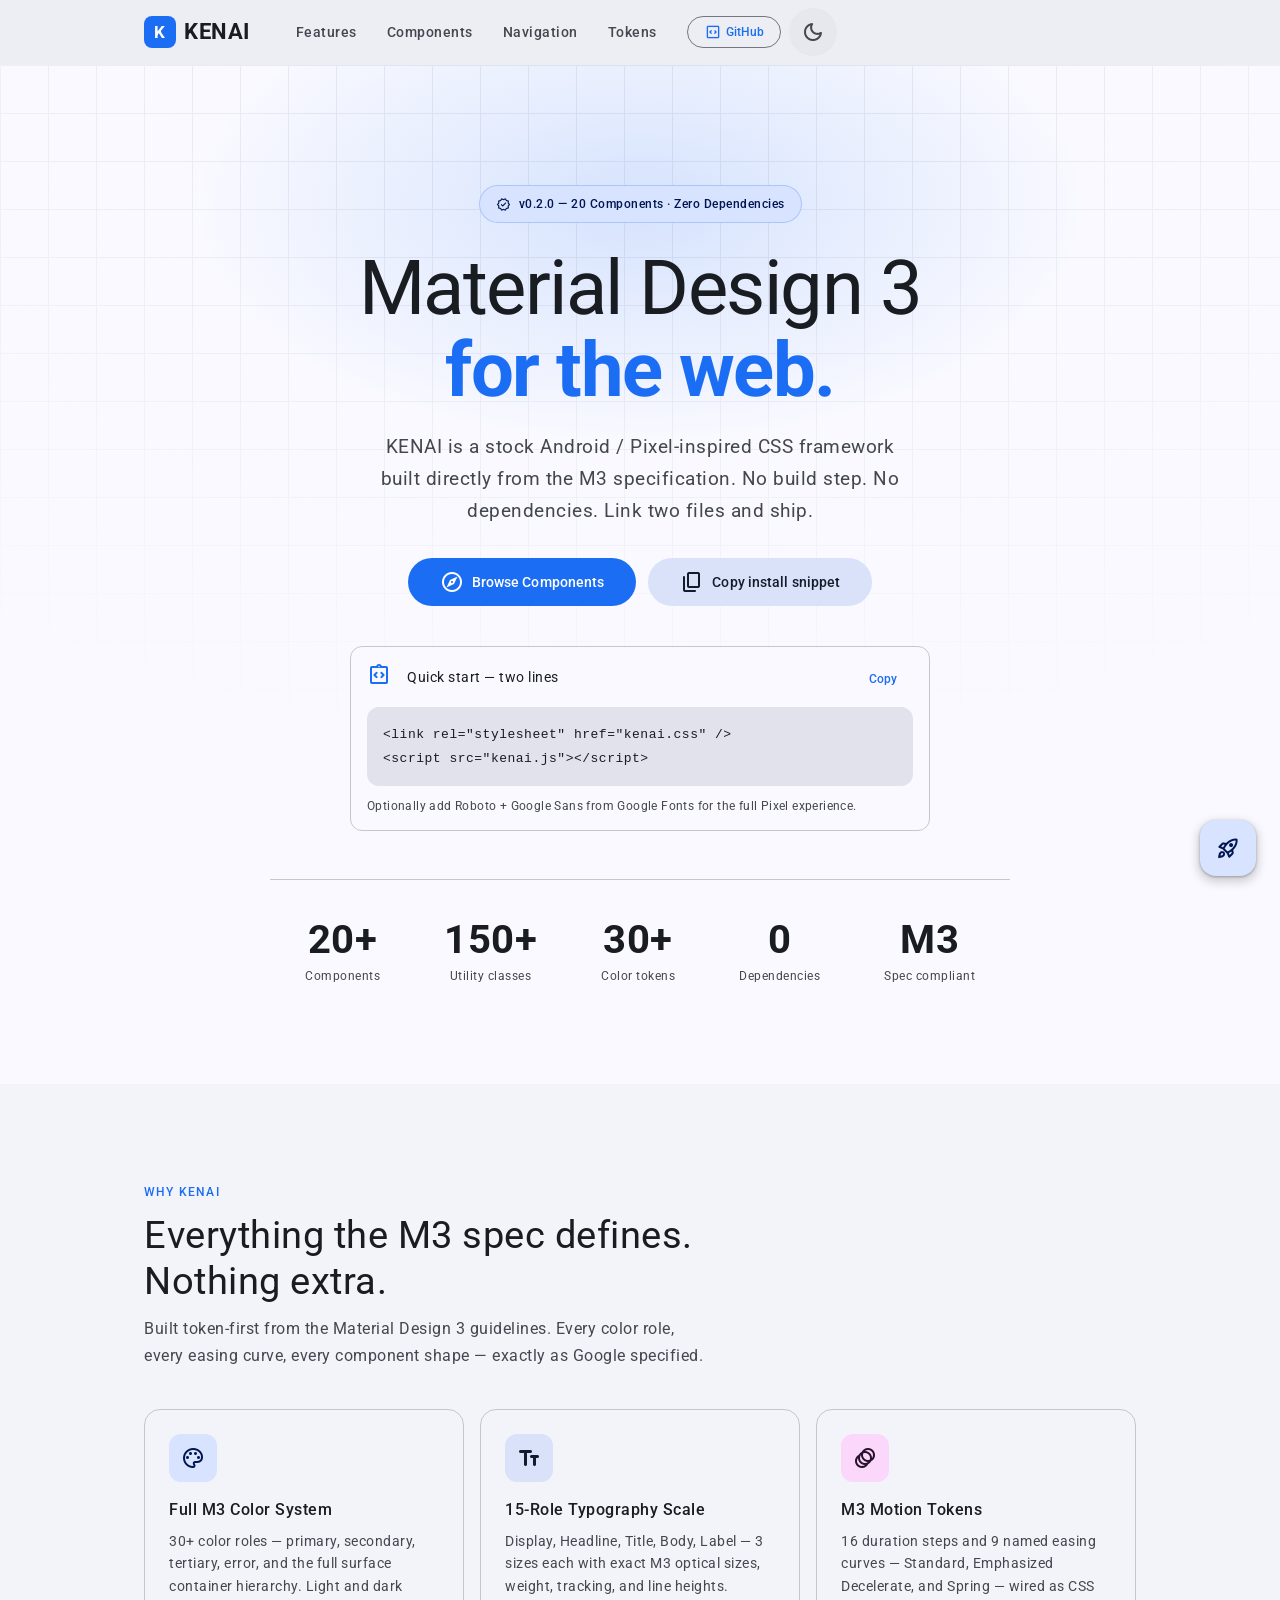
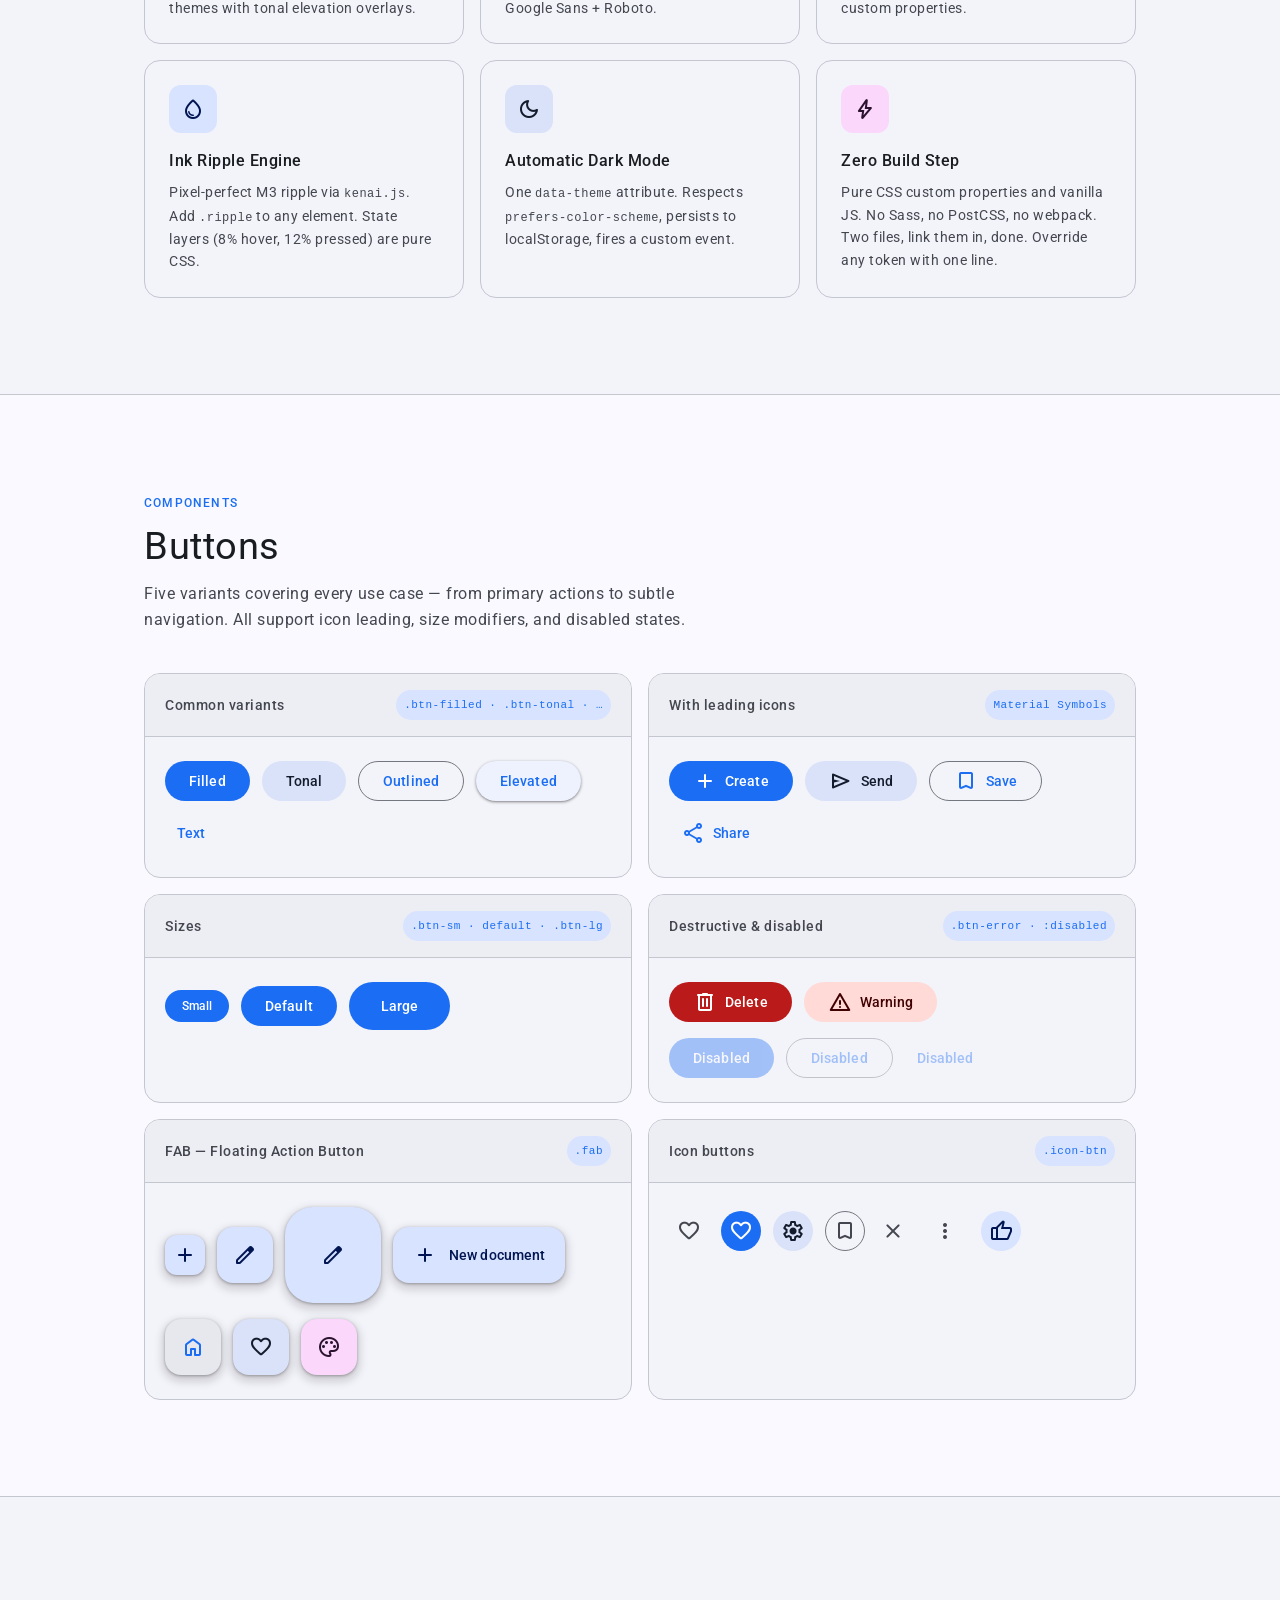
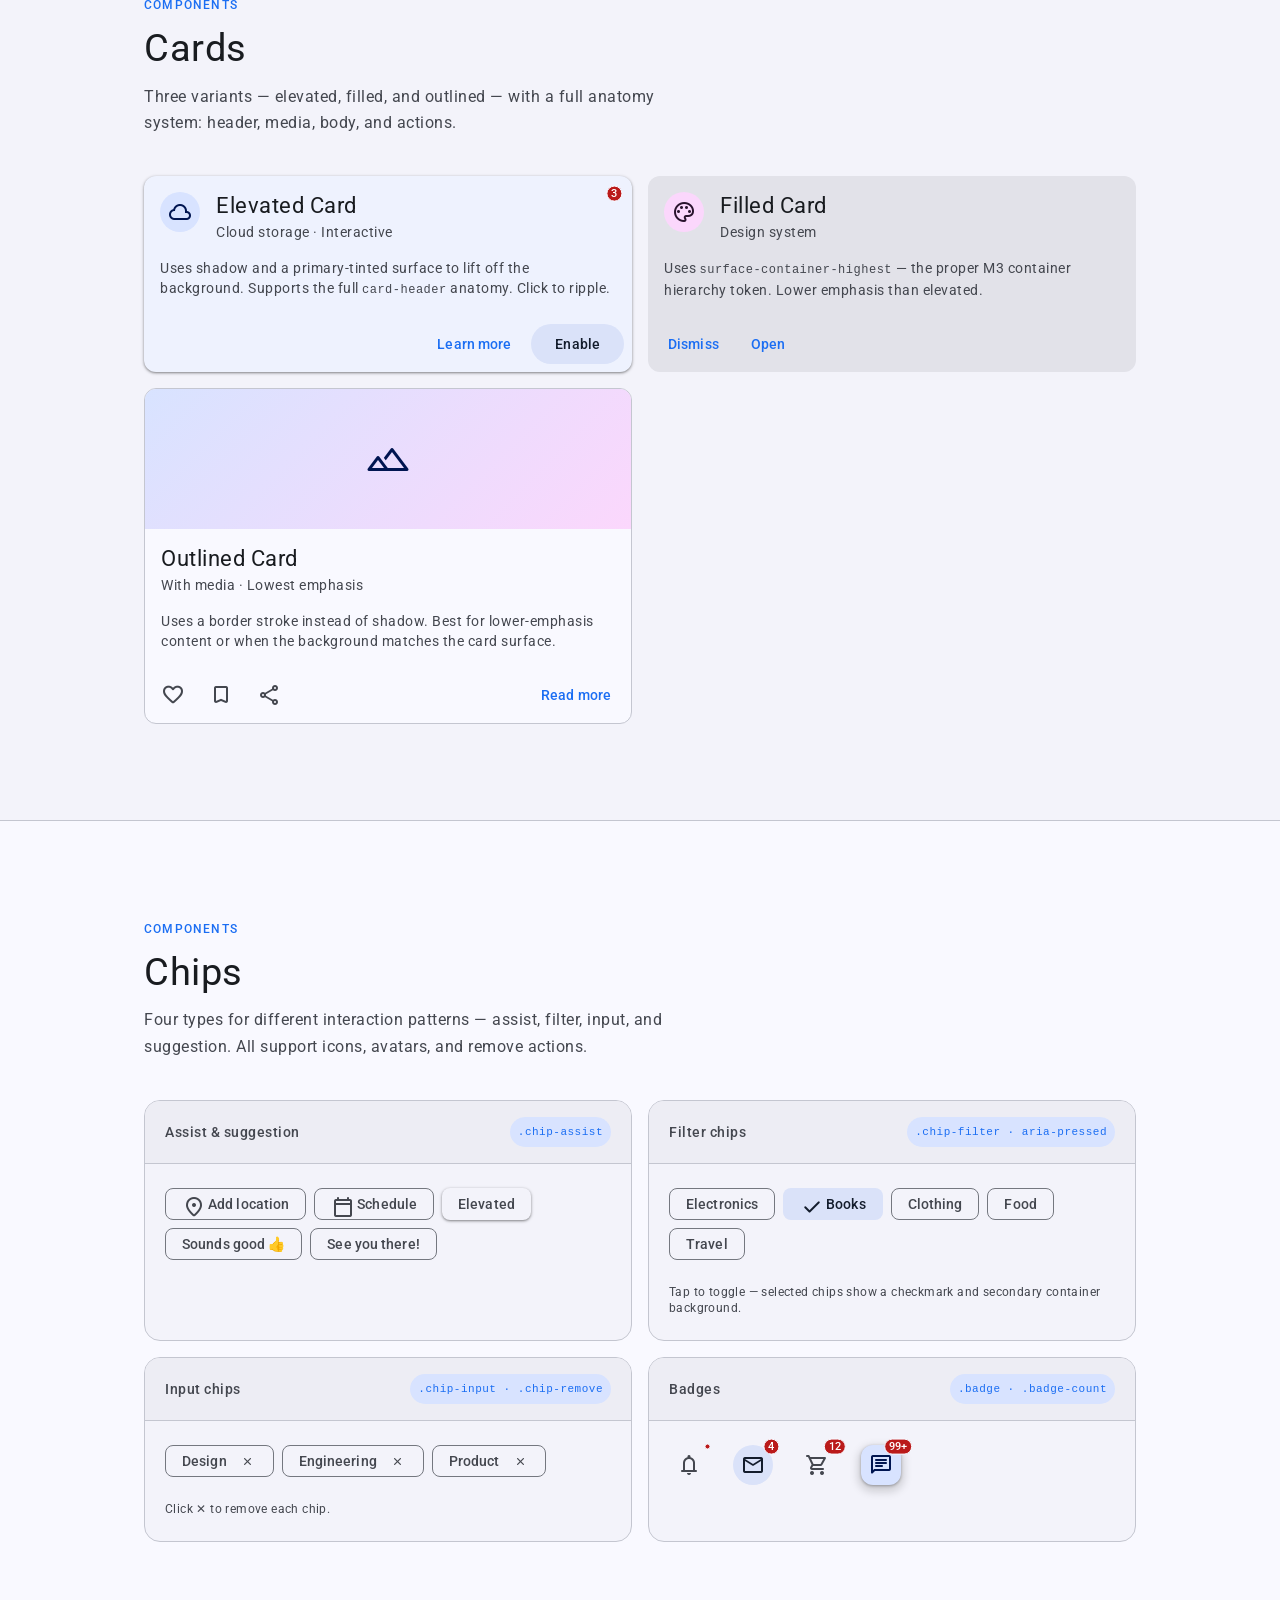
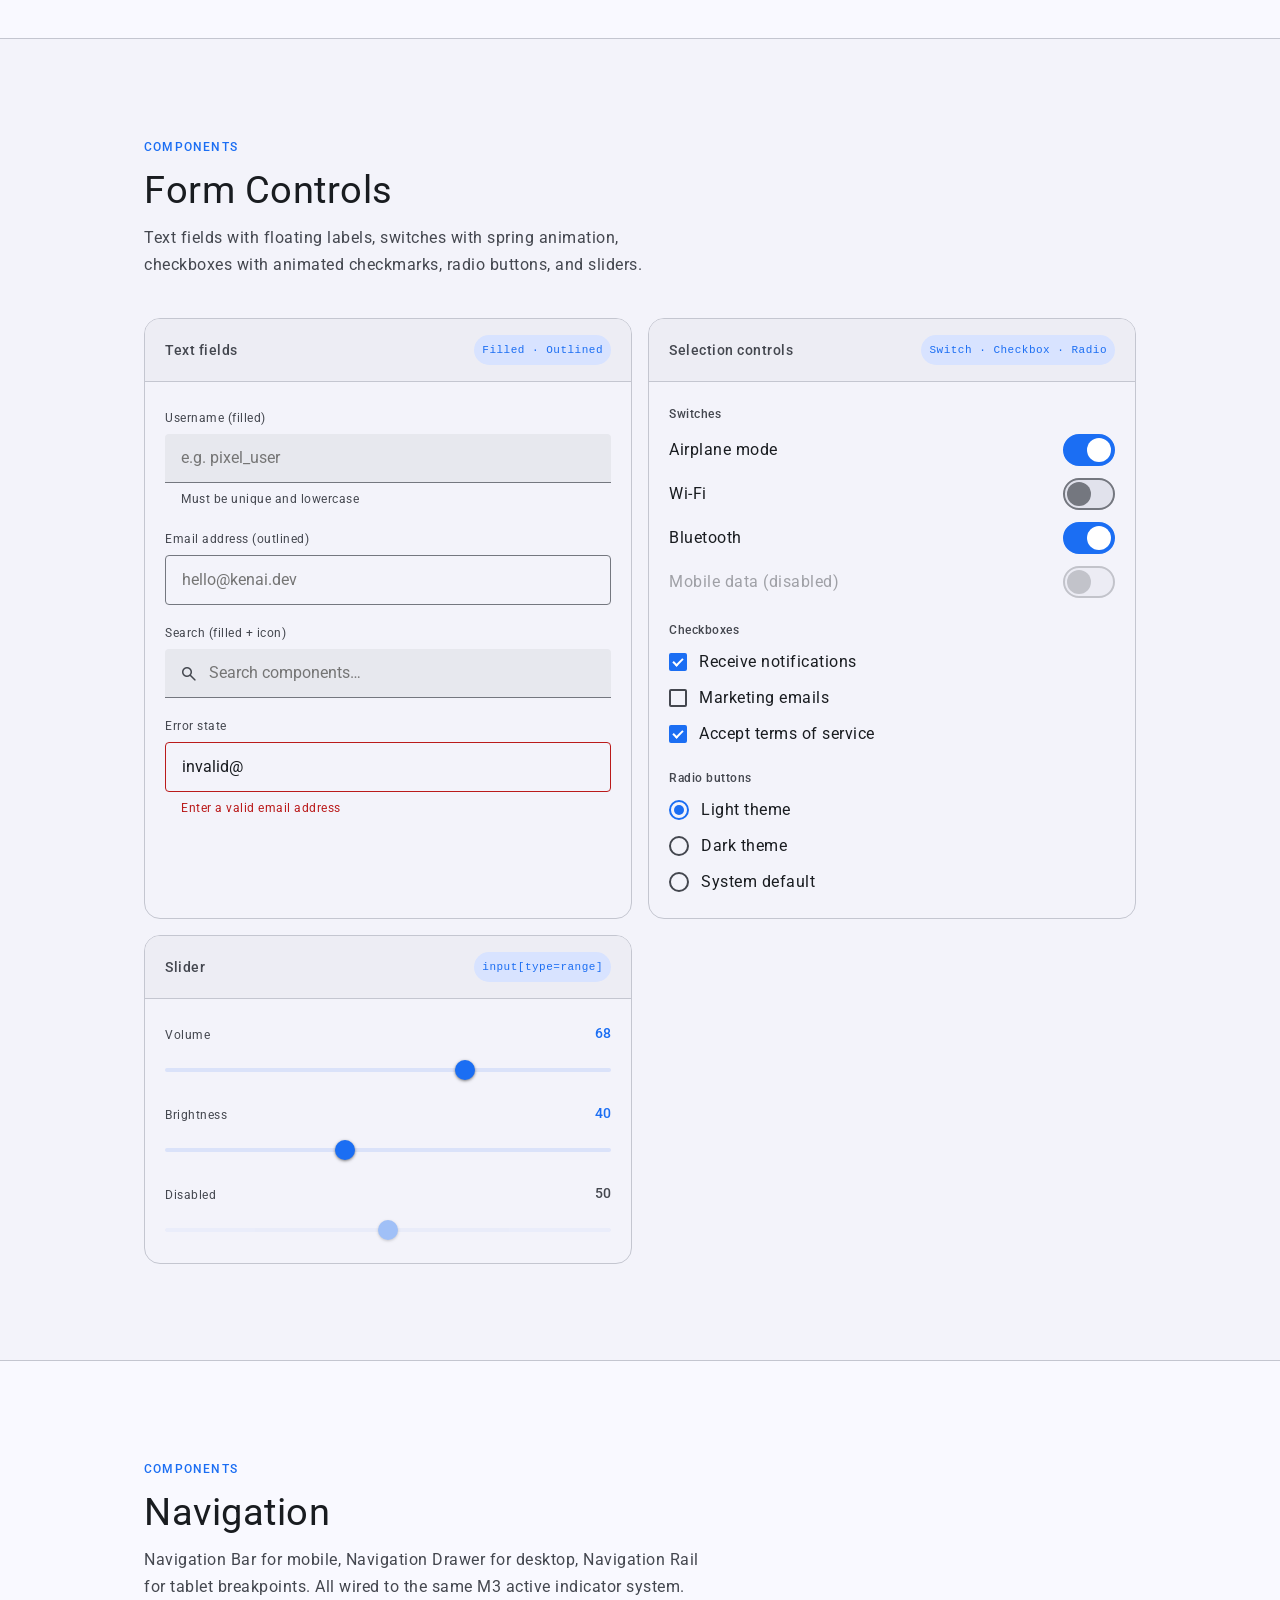
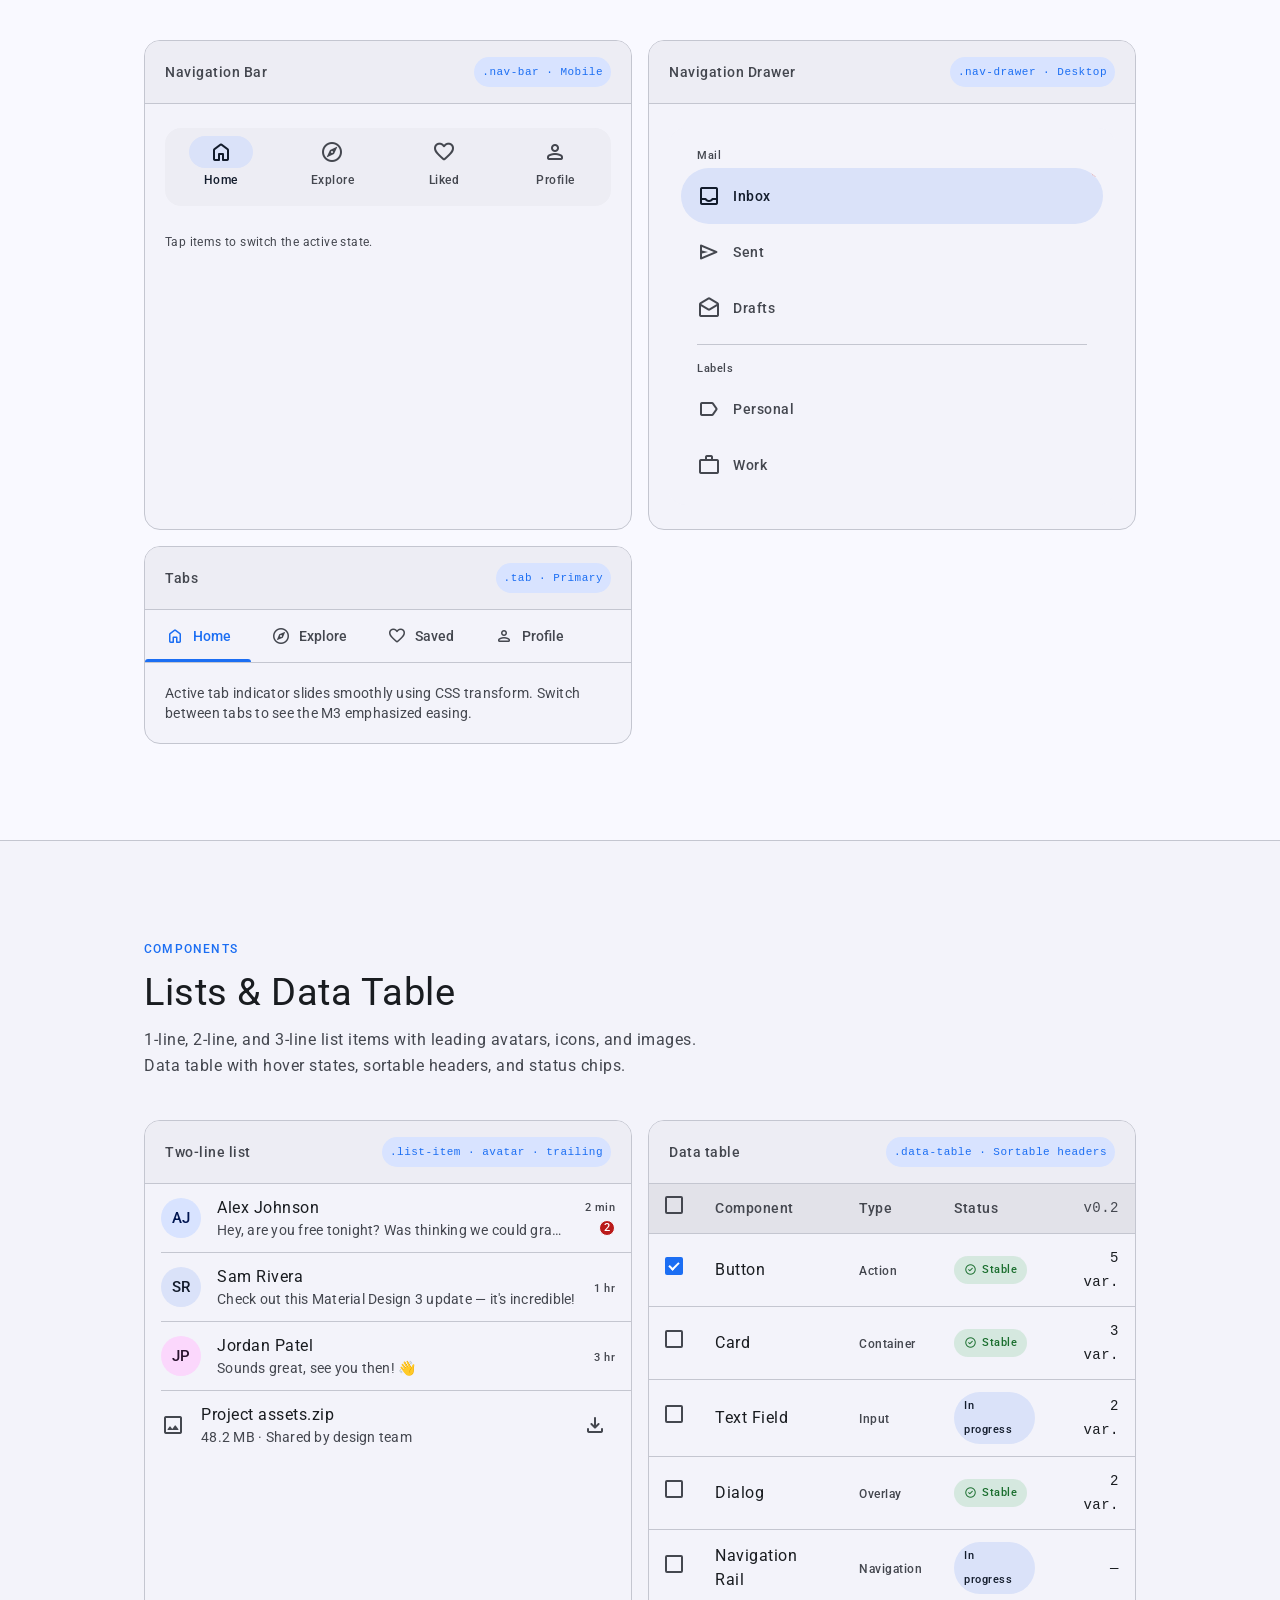
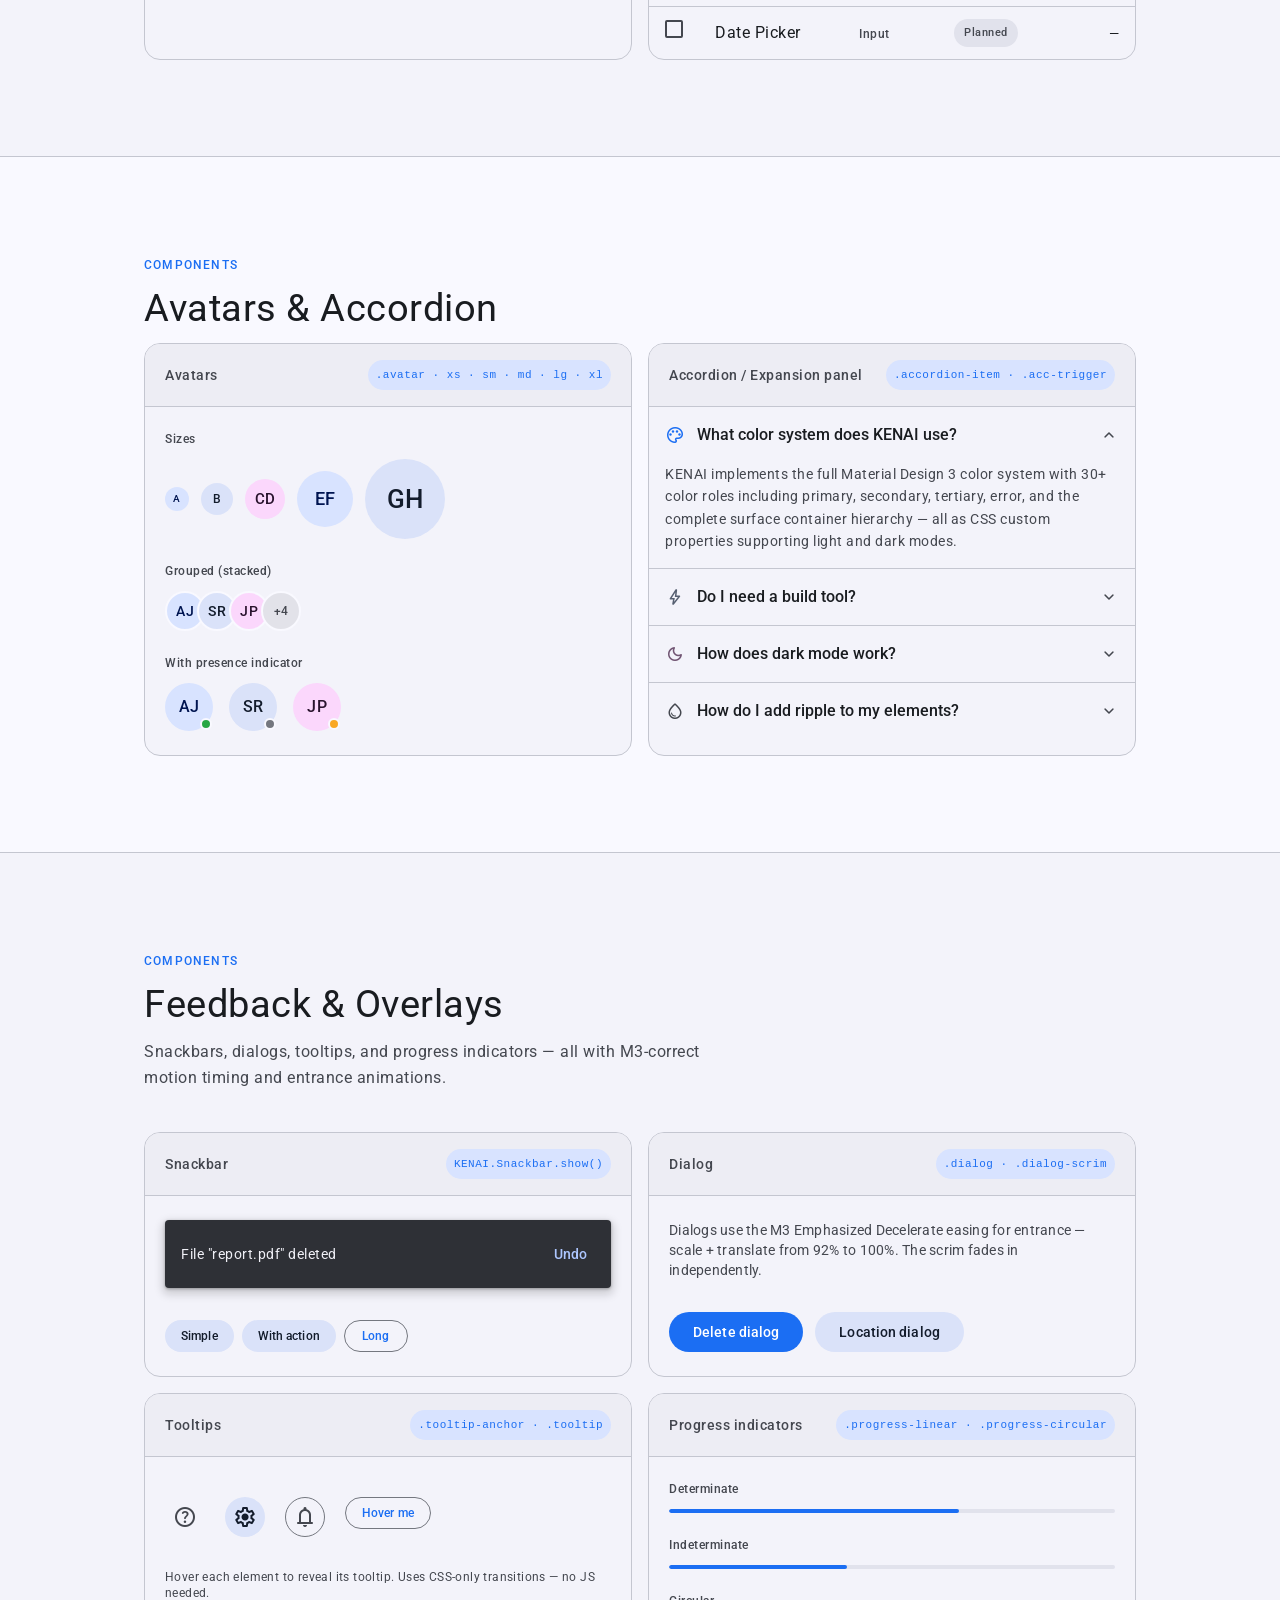
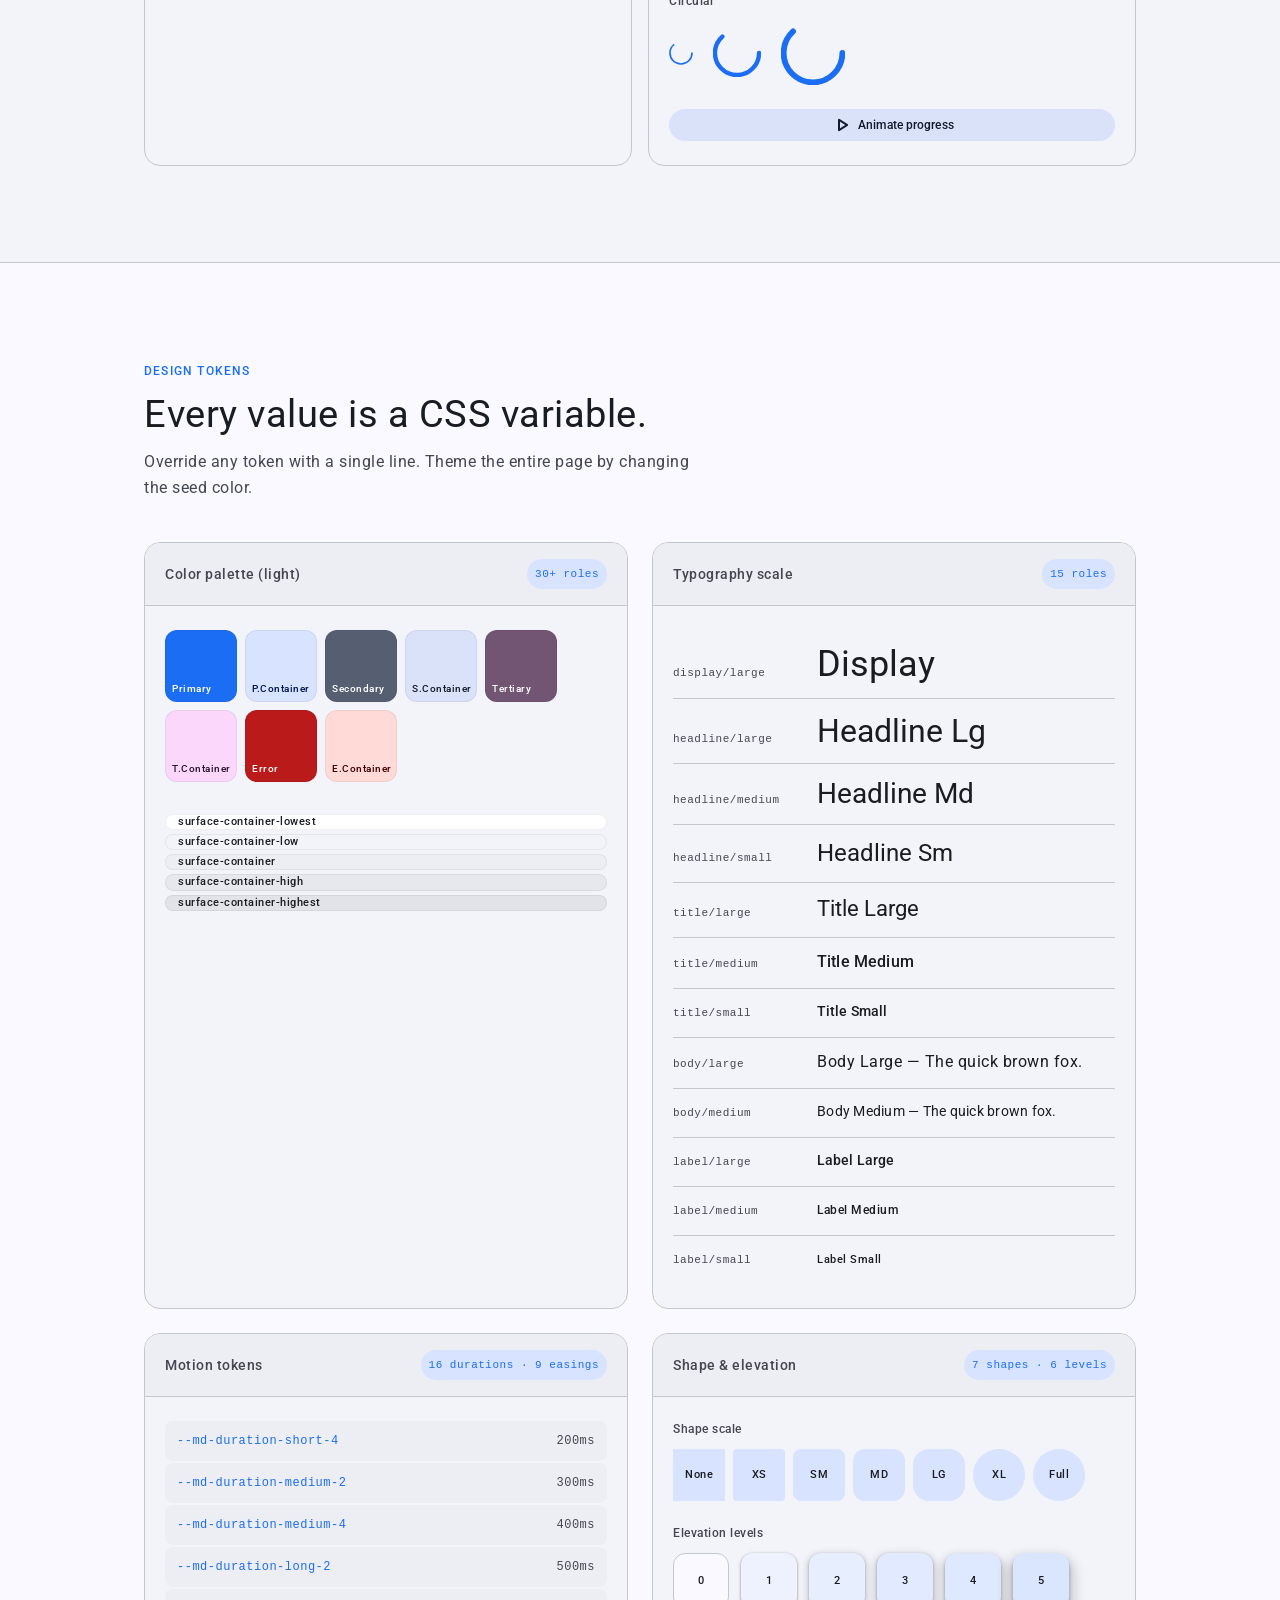
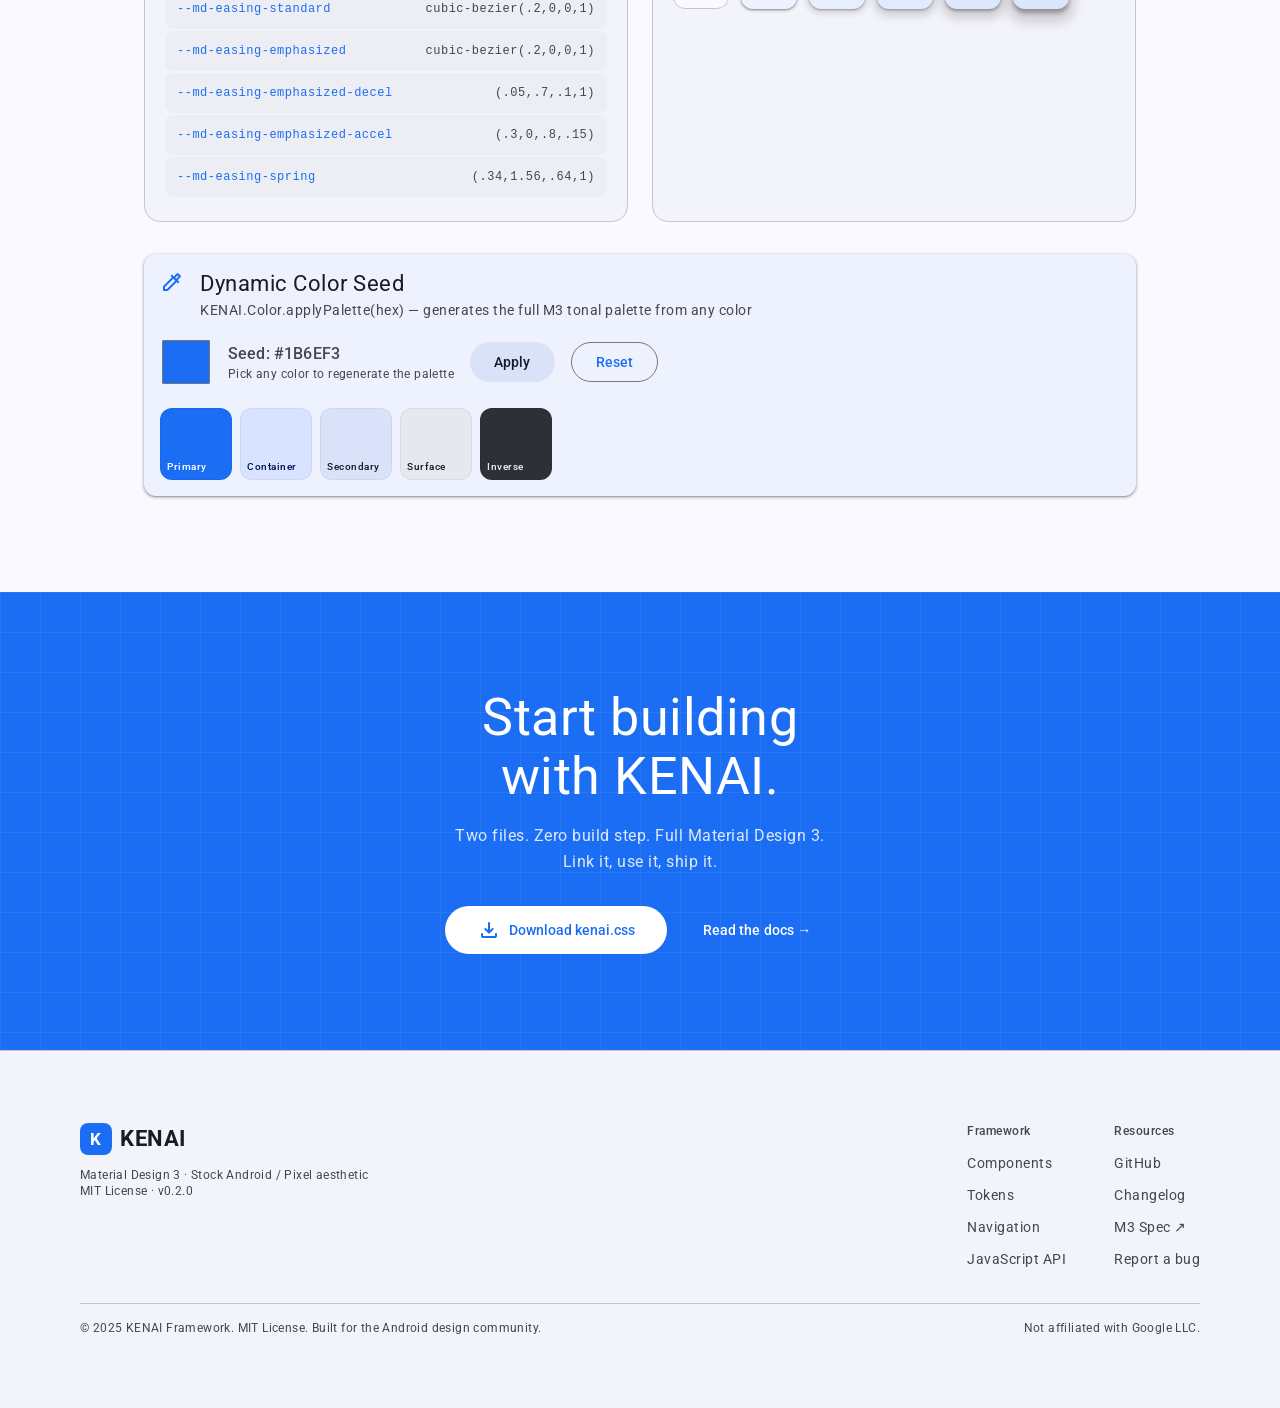
==== commit 511113ae: "Update print statement from 'Hello' to 'Goodbye'" ====
--- a/index.html
+++ b/index.html
@@ -10,1280 +10,1901 @@
   <link href="https://fonts.googleapis.com/css2?family=Google+Sans:wght@400;500;700&family=Google+Sans+Display:wght@300;400;500;700&family=Roboto:wght@300;400;500;700&family=Roboto+Mono:wght@400;500&family=Material+Symbols+Rounded:opsz,wght,FILL,GRAD@24,400,1,0&display=swap" rel="stylesheet" />
   <link rel="stylesheet" href="kenai0.2.0.css" />
 
-  <style>
-    /* ================================================================
-       PAGE-LEVEL STYLES — not part of kenai.css
-    ================================================================ */
-
-    /* --- Code block / syntax highlight --- */
-    .code-card {
-      background: #0D1117;
-      border-radius: var(--md-shape-medium);
-      overflow: hidden;
-      font-family: var(--md-font-mono);
-      font-size: 13px;
-      line-height: 1.7;
-      box-shadow: var(--md-elevation-3);
-      position: relative;
-    }
-    [data-theme="light"] .code-card { background: #1A1E27; }
-
-    .code-bar {
-      display: flex;
-      align-items: center;
-      justify-content: space-between;
-      padding: 10px var(--md-spacing-4);
-      background: rgba(255,255,255,0.06);
-      border-bottom: 1px solid rgba(255,255,255,0.08);
-    }
-    .code-bar-dots { display: flex; gap: 6px; }
-    .code-bar-dot {
-      width: 12px; height: 12px; border-radius: 50%;
-    }
-    .dot-red    { background: #FF5F57; }
-    .dot-yellow { background: #FEBC2E; }
-    .dot-green  { background: #28C840; }
-    .code-bar-lang {
-      font-size: 11px;
-      font-weight: 500;
-      color: rgba(255,255,255,0.4);
-      text-transform: uppercase;
-      letter-spacing: 0.08em;
-    }
-    .code-copy-btn {
-      background: rgba(255,255,255,0.08);
-      border: none;
-      border-radius: var(--md-shape-extra-small);
-      color: rgba(255,255,255,0.5);
-      font-size: 11px;
-      padding: 3px 8px;
-      cursor: pointer;
-      font-family: var(--md-font-mono);
-      transition: background 150ms, color 150ms;
-    }
-    .code-copy-btn:hover { background: rgba(255,255,255,0.14); color: #fff; }
-    .code-body {
-      padding: var(--md-spacing-4) var(--md-spacing-5);
-      overflow-x: auto;
-      color: #CDD9E5;
-    }
-    .code-body pre { margin: 0; white-space: pre; }
-
-    /* Syntax tokens */
-    .t-kw   { color: #FF7B72; }   /* keyword */
-    .t-fn   { color: #D2A8FF; }   /* function / class */
-    .t-str  { color: #A5D6FF; }   /* string */
-    .t-val  { color: #79C0FF; }   /* value / number */
-    .t-cmt  { color: #8B949E; font-style: italic; }  /* comment */
-    .t-tag  { color: #7EE787; }   /* html tag */
-    .t-attr { color: #FF7B72; }   /* attribute */
-    .t-cls  { color: #FFA657; }   /* class name */
-    .t-prop { color: #79C0FF; }   /* css property */
-    .t-punc { color: #CDD9E5; }   /* punctuation */
-
-    /* --- App Bar --- */
-    .app-bar {
-      position: sticky; top: 0; z-index: var(--md-z-fixed);
-      display: flex; align-items: center; gap: var(--md-spacing-1);
-      padding: 0 var(--md-spacing-2);
-      height: 64px;
-      background: var(--md-surface-container);
-      transition: background-color var(--md-duration-medium-2) var(--md-easing-standard),
-                  box-shadow var(--md-duration-short-4) var(--md-easing-standard);
-    }
-    .app-bar.scrolled {
-      background: var(--md-surface-container-high);
-      box-shadow: var(--md-elevation-2);
-    }
-    .app-bar-logo {
-      display: flex; align-items: center; gap: var(--md-spacing-2);
-      font-family: var(--md-font-brand); font-size: var(--md-title-large-size);
-      font-weight: 700; color: var(--md-on-surface);
-      text-decoration: none; padding: 0 var(--md-spacing-2);
-    }
-    .app-bar-logo-mark {
-      width: 32px; height: 32px; border-radius: var(--md-shape-small);
-      background: var(--md-primary); color: var(--md-on-primary);
-      display: flex; align-items: center; justify-content: center;
-      font-size: 18px; font-weight: 700;
-    }
-    .app-bar-nav {
-      display: flex; align-items: center; gap: var(--md-spacing-1);
-      margin-left: var(--md-spacing-4);
-    }
-    .app-bar-nav a {
-      padding: var(--md-spacing-2) var(--md-spacing-3);
-      border-radius: var(--md-shape-full);
-      font-size: var(--md-label-large-size);
-      font-weight: 500;
-      color: var(--md-on-surface-variant);
-      transition: background var(--md-duration-short-3) var(--md-easing-standard), color var(--md-duration-short-3);
-    }
-    .app-bar-nav a:hover { background: color-mix(in srgb, var(--md-on-surface) 8%, transparent); color: var(--md-on-surface); opacity: 1; }
-    .spacer { flex: 1; }
-
-    /* --- Hero --- */
-    .hero {
-      position: relative;
-      overflow: hidden;
-      padding: 100px var(--md-spacing-6) 80px;
-      text-align: center;
-      background: var(--md-surface);
-    }
-    .hero-grid-bg {
-      position: absolute; inset: 0;
-      background-image:
-        linear-gradient(var(--md-outline-variant) 1px, transparent 1px),
-        linear-gradient(90deg, var(--md-outline-variant) 1px, transparent 1px);
-      background-size: 40px 40px;
-      opacity: 0.35;
-      mask-image: radial-gradient(ellipse 80% 60% at 50% 0%, black 40%, transparent 100%);
-    }
-    .hero-glow {
-      position: absolute;
-      top: -120px; left: 50%; transform: translateX(-50%);
-      width: 800px; height: 500px;
-      background: radial-gradient(ellipse, color-mix(in srgb, var(--md-primary) 18%, transparent) 0%, transparent 70%);
-      pointer-events: none;
-    }
-    .hero-content { position: relative; z-index: 1; max-width: 760px; margin: 0 auto; }
-    .hero-eyebrow {
-      display: inline-flex; align-items: center; gap: var(--md-spacing-2);
-      padding: 6px 14px; border-radius: var(--md-shape-full);
-      background: var(--md-primary-container); color: var(--md-on-primary-container);
-      font-size: var(--md-label-medium-size); font-weight: 500;
-      margin-bottom: var(--md-spacing-6);
-      letter-spacing: 0.03em;
-      border: 1px solid color-mix(in srgb, var(--md-primary) 30%, transparent);
-    }
-    .hero-title {
-      font-family: 'Google Sans Display', var(--md-font-brand);
-      font-size: clamp(2.5rem, 7vw, 5rem);
-      line-height: 1.1;
-      font-weight: 400;
-      letter-spacing: -0.02em;
-      color: var(--md-on-surface);
-      margin-bottom: var(--md-spacing-6);
-    }
-    .hero-title strong { font-weight: 700; color: var(--md-primary); }
-    .hero-subtitle {
-      font-size: clamp(1rem, 2vw, 1.25rem);
-      line-height: 1.6;
-      color: var(--md-on-surface-variant);
-      max-width: 540px;
-      margin: 0 auto var(--md-spacing-10);
-    }
-    .hero-actions { display: flex; align-items: center; justify-content: center; gap: var(--md-spacing-3); flex-wrap: wrap; }
-    .hero-stats {
-      display: flex; align-items: center; justify-content: center; gap: var(--md-spacing-8);
-      margin-top: var(--md-spacing-16);
-      padding-top: var(--md-spacing-8);
-      border-top: 1px solid var(--md-outline-variant);
-      flex-wrap: wrap;
-    }
-    .hero-stat-value {
-      font-family: var(--md-font-brand);
-      font-size: 2rem; font-weight: 700;
-      color: var(--md-on-surface);
-      line-height: 1;
-    }
-    .hero-stat-label {
-      font-size: var(--md-body-small-size);
-      color: var(--md-on-surface-variant);
-      margin-top: 4px;
-    }
-
-    /* --- Section layout --- */
-    .section {
-      padding: 80px var(--md-spacing-6);
-      border-bottom: 1px solid var(--md-outline-variant);
-    }
-    .section:last-of-type { border-bottom: none; }
-    .section-inner { max-width: 1100px; margin: 0 auto; }
-    .section-eyebrow {
-      font-size: var(--md-label-medium-size);
-      font-weight: 500;
-      letter-spacing: 0.1em;
-      text-transform: uppercase;
-      color: var(--md-primary);
-      margin-bottom: var(--md-spacing-2);
-    }
-    .section-title {
-      font-family: var(--md-font-brand);
-      font-size: clamp(1.75rem, 4vw, 2.5rem);
-      font-weight: 400;
-      color: var(--md-on-surface);
-      line-height: 1.2;
-      margin-bottom: var(--md-spacing-3);
-    }
-    .section-desc {
-      font-size: var(--md-body-large-size);
-      color: var(--md-on-surface-variant);
-      max-width: 560px;
-      line-height: 1.6;
-      margin-bottom: var(--md-spacing-10);
-    }
-
-    /* --- Compare banner (vs Bootstrap / Tailwind) --- */
-    .compare-bar {
-      background: var(--md-surface-container-high);
-      border-radius: var(--md-shape-large);
-      padding: var(--md-spacing-4) var(--md-spacing-6);
-      display: flex; align-items: center; gap: var(--md-spacing-4);
-      flex-wrap: wrap;
-      border: 1px solid var(--md-outline-variant);
-    }
-    .compare-item {
-      display: flex; align-items: center; gap: var(--md-spacing-2);
-      font-size: var(--md-body-medium-size); color: var(--md-on-surface-variant);
-    }
-    .compare-item strong { color: var(--md-on-surface); }
-    .compare-check { color: #28A745; font-size: 18px; }
-    .compare-cross { color: var(--md-error); font-size: 18px; }
-
-    /* --- Feature cards --- */
-    .feature-card {
-      background: var(--md-surface-container-low);
-      border-radius: var(--md-shape-large);
-      padding: var(--md-spacing-6);
-      border: 1px solid var(--md-outline-variant);
-      transition: box-shadow var(--md-duration-medium-1) var(--md-easing-standard),
-                  border-color var(--md-duration-medium-1) var(--md-easing-standard),
-                  background var(--md-duration-medium-1) var(--md-easing-standard);
-    }
-    .feature-card:hover {
-      box-shadow: var(--md-elevation-2);
-      border-color: var(--md-primary);
-      background: var(--md-surface-container);
-    }
-    .feature-icon {
-      width: 48px; height: 48px; border-radius: var(--md-shape-medium);
-      background: var(--md-primary-container);
-      color: var(--md-on-primary-container);
-      display: flex; align-items: center; justify-content: center;
-      font-size: 24px;
-      margin-bottom: var(--md-spacing-4);
-    }
-    .feature-title {
-      font-family: var(--md-font-brand);
-      font-size: var(--md-title-medium-size);
-      font-weight: 500;
-      color: var(--md-on-surface);
-      margin-bottom: var(--md-spacing-2);
-    }
-    .feature-desc {
-      font-size: var(--md-body-medium-size);
-      color: var(--md-on-surface-variant);
-      line-height: 1.6;
-    }
-
-    /* --- Component preview + code --- */
-    .component-showcase {
-      display: grid;
-      grid-template-columns: 1fr 1fr;
-      gap: var(--md-spacing-4);
-      align-items: start;
-    }
-    @media (max-width: 760px) {
-      .component-showcase { grid-template-columns: 1fr; }
-      .app-bar-nav { display: none; }
-      .hero { padding: 64px var(--md-spacing-4) 48px; }
-      .section { padding: 56px var(--md-spacing-4); }
-    }
-    .preview-panel {
-      background: var(--md-surface-container-low);
-      border-radius: var(--md-shape-large);
-      padding: var(--md-spacing-6);
-      border: 1px solid var(--md-outline-variant);
-      display: flex; flex-direction: column; gap: var(--md-spacing-4);
-      min-height: 240px;
-      justify-content: center;
-    }
-    .preview-label {
-      font-size: var(--md-label-small-size);
-      font-weight: 500;
-      letter-spacing: 0.06em;
-      text-transform: uppercase;
-      color: var(--md-on-surface-variant);
-      margin-bottom: var(--md-spacing-2);
-    }
-
-    /* --- Demo section tabs nav --- */
-    .demo-tabs {
-      display: flex; gap: 2px;
-      background: var(--md-surface-container);
-      border-radius: var(--md-shape-medium);
-      padding: 4px;
-      width: fit-content;
-      margin-bottom: var(--md-spacing-8);
-    }
-    .demo-tab {
-      padding: var(--md-spacing-2) var(--md-spacing-4);
-      border-radius: calc(var(--md-shape-medium) - 2px);
-      font-size: var(--md-label-large-size);
-      font-weight: 500;
-      cursor: pointer;
-      border: none;
-      background: transparent;
-      color: var(--md-on-surface-variant);
-      transition: background var(--md-duration-short-3) var(--md-easing-standard), color var(--md-duration-short-3);
-    }
-    .demo-tab.active {
-      background: var(--md-surface);
-      color: var(--md-on-surface);
-      box-shadow: var(--md-elevation-1);
-    }
-
-    /* --- Token table --- */
-    .token-table { width: 100%; border-collapse: collapse; }
-    .token-table td {
-      padding: var(--md-spacing-2) var(--md-spacing-4);
-      font-size: var(--md-body-medium-size);
-      border-bottom: 1px solid var(--md-outline-variant);
-      vertical-align: middle;
-    }
-    .token-table tr:last-child td { border-bottom: none; }
-    .token-name {
-      font-family: var(--md-font-mono);
-      font-size: 12px;
-      color: var(--md-primary);
-      font-weight: 500;
-    }
-    .token-value {
-      font-family: var(--md-font-mono);
-      font-size: 12px;
-      color: var(--md-on-surface-variant);
-    }
-    .token-swatch {
-      width: 28px; height: 28px; border-radius: var(--md-shape-extra-small);
-      border: 1px solid var(--md-outline-variant);
-    }
-
-    /* --- CTA section --- */
-    .cta-section {
-      background: var(--md-primary);
-      color: var(--md-on-primary);
-      padding: 80px var(--md-spacing-6);
-      text-align: center;
-      position: relative;
-      overflow: hidden;
-    }
-    .cta-section::before {
-      content: '';
-      position: absolute; inset: 0;
-      background-image:
-        linear-gradient(rgba(255,255,255,0.05) 1px, transparent 1px),
-        linear-gradient(90deg, rgba(255,255,255,0.05) 1px, transparent 1px);
-      background-size: 32px 32px;
-    }
-    .cta-inner { position: relative; z-index: 1; max-width: 600px; margin: 0 auto; }
-    .cta-title {
-      font-family: 'Google Sans Display', var(--md-font-brand);
-      font-size: clamp(2rem, 5vw, 3.5rem);
-      font-weight: 400;
-      line-height: 1.15;
-      margin-bottom: var(--md-spacing-4);
-    }
-    .cta-desc {
-      font-size: var(--md-body-large-size);
-      opacity: 0.85;
-      margin-bottom: var(--md-spacing-8);
-      line-height: 1.6;
-    }
-    .btn-cta-primary {
-      background: var(--md-on-primary);
-      color: var(--md-primary);
-      height: 48px;
-      padding: 0 var(--md-spacing-8);
-      border-radius: var(--md-shape-full);
-      font-family: var(--md-font-plain);
-      font-size: var(--md-title-small-size);
-      font-weight: 500;
-      border: none;
-      cursor: pointer;
-      display: inline-flex; align-items: center; gap: var(--md-spacing-2);
-      transition: box-shadow var(--md-duration-short-4) var(--md-easing-standard),
-                  transform var(--md-duration-short-3) var(--md-easing-spring);
-      position: relative; overflow: hidden;
-    }
-    .btn-cta-primary:hover { box-shadow: 0 4px 20px rgba(0,0,0,0.3); }
-    .btn-cta-primary:active { transform: scale(0.97); }
-
-    /* --- Footer --- */
-    footer {
-      background: var(--md-surface-container);
-      padding: var(--md-spacing-10) var(--md-spacing-6) var(--md-spacing-8);
-      border-top: 1px solid var(--md-outline-variant);
-    }
-    .footer-inner { max-width: 1100px; margin: 0 auto; }
-    .footer-logo {
-      font-family: var(--md-font-brand);
-      font-size: var(--md-title-large-size);
-      font-weight: 700;
-      color: var(--md-on-surface);
-      display: flex; align-items: center; gap: var(--md-spacing-2);
-      margin-bottom: var(--md-spacing-2);
-    }
-    .footer-tagline { font-size: var(--md-body-small-size); color: var(--md-on-surface-variant); }
-    .footer-links { display: flex; gap: var(--md-spacing-4); flex-wrap: wrap; }
-    .footer-links a {
-      font-size: var(--md-body-medium-size);
-      color: var(--md-on-surface-variant);
-      transition: color var(--md-duration-short-3);
-    }
-    .footer-links a:hover { color: var(--md-primary); opacity: 1; }
-
-    /* --- Misc --- */
-    .badge-new {
-      display: inline-flex; align-items: center;
-      padding: 2px 8px; border-radius: var(--md-shape-full);
-      background: var(--md-tertiary-container); color: var(--md-on-tertiary-container);
-      font-size: 11px; font-weight: 600; letter-spacing: 0.04em;
-      vertical-align: middle; margin-left: 6px;
-    }
-
-    /* Text fields simplified for demo */
-    .tf-wrap { display: flex; flex-direction: column; gap: 4px; }
-    .tf-label-sm { font-size: var(--md-label-medium-size); color: var(--md-on-surface-variant); }
-    .tf-input-filled {
-      background: var(--md-surface-container-high);
-      border: none; border-bottom: 1px solid var(--md-outline);
-      border-radius: var(--md-shape-extra-small) var(--md-shape-extra-small) 0 0;
-      padding: var(--md-spacing-3) var(--md-spacing-4);
-      color: var(--md-on-surface); font-size: var(--md-body-large-size);
-      outline: none; width: 100%;
-      transition: border-color var(--md-duration-short-3);
-    }
-    .tf-input-filled:focus { border-bottom: 2px solid var(--md-primary); }
-    .tf-input-outlined {
-      background: transparent;
-      border: 1px solid var(--md-outline);
-      border-radius: var(--md-shape-extra-small);
-      padding: var(--md-spacing-3) var(--md-spacing-4);
-      color: var(--md-on-surface); font-size: var(--md-body-large-size);
-      outline: none; width: 100%;
-      transition: border-color var(--md-duration-short-3), border-width var(--md-duration-short-3);
-    }
-    .tf-input-outlined:focus { border: 2px solid var(--md-primary); }
-
-    /* Switch native */
-    .sw { appearance:none; width:52px; height:32px; border-radius:var(--md-shape-full); background:var(--md-surface-variant); border:2px solid var(--md-outline); cursor:pointer; position:relative; transition:background var(--md-duration-short-4),border-color var(--md-duration-short-4); vertical-align:middle; }
-    .sw::after { content:''; position:absolute; top:50%; left:2px; width:24px; height:24px; border-radius:50%; background:var(--md-outline); transform:translateY(-50%); transition:transform var(--md-duration-short-4) var(--md-easing-spring), background var(--md-duration-short-4); }
-    .sw:checked { background:var(--md-primary); border-color:var(--md-primary); }
-    .sw:checked::after { transform:translateY(-50%) translateX(20px); background:var(--md-on-primary); }
-
-    /* Checkbox native */
-    .cb { appearance:none; width:18px; height:18px; border:2px solid var(--md-on-surface-variant); border-radius:2px; cursor:pointer; position:relative; transition:background var(--md-duration-short-3),border-color var(--md-duration-short-3); vertical-align:middle; }
-    .cb:checked { background:var(--md-primary); border-color:var(--md-primary); }
-    .cb:checked::after { content:''; position:absolute; top:1px; left:4px; width:6px; height:10px; border:2px solid var(--md-on-primary); border-top:none; border-left:none; transform:rotate(45deg); }
-
-    /* Radio native */
-    .rb { appearance:none; width:20px; height:20px; border:2px solid var(--md-on-surface-variant); border-radius:50%; cursor:pointer; position:relative; transition:border-color var(--md-duration-short-3); vertical-align:middle; }
-    .rb:checked { border-color:var(--md-primary); }
-    .rb:checked::after { content:''; position:absolute; top:50%; left:50%; width:10px; height:10px; border-radius:50%; background:var(--md-primary); transform:translate(-50%,-50%); }
-
-    /* Dialog backdrop */
-    .dialog-backdrop { position:fixed; inset:0; background:var(--md-scrim); display:flex; align-items:center; justify-content:center; z-index:var(--md-z-modal); animation:kenai-fade-in var(--md-duration-short-4) var(--md-easing-standard); }
-    .dialog { background:var(--md-surface-container-high); border-radius:var(--md-shape-dialog); padding:var(--md-spacing-6); max-width:560px; width:calc(100% - 48px); box-shadow:var(--md-elevation-3); }
-    @keyframes dialog-enter { from{transform:scale(0.9);opacity:0} to{transform:scale(1);opacity:1} }
-    .dialog-title { font-family:var(--md-font-brand); font-size:var(--md-headline-small-size); font-weight:400; margin-bottom:var(--md-spacing-4); color:var(--md-on-surface); }
-    .dialog-body { color:var(--md-on-surface-variant); font-size:var(--md-body-medium-size); line-height:var(--md-body-medium-line); margin-bottom:var(--md-spacing-6); }
-    .dialog-actions { display:flex; justify-content:flex-end; gap:var(--md-spacing-2); }
-
-    /* Tooltip */
-    .tt-wrap { position:relative; display:inline-flex; }
-    .tt { position:absolute; bottom:calc(100% + 8px); left:50%; transform:translateX(-50%) translateY(4px); background:var(--md-inverse-surface); color:var(--md-inverse-on-surface); padding:4px 8px; border-radius:var(--md-shape-extra-small); font-size:var(--md-label-small-size); font-weight:500; white-space:nowrap; pointer-events:none; opacity:0; z-index:var(--md-z-tooltip); transition:opacity var(--md-duration-short-3) var(--md-easing-standard),transform var(--md-duration-short-3) var(--md-easing-standard); }
-    .tt-wrap:hover .tt { opacity:1; transform:translateX(-50%) translateY(0); }
-
-    /* Tabs demo */
-    .tabs-demo { display:flex; border-bottom:1px solid var(--md-outline-variant); overflow-x:auto; }
-    .tab-d { flex:1; min-width:90px; display:flex; align-items:center; justify-content:center; gap:var(--md-spacing-2); padding:14px var(--md-spacing-4); font-size:var(--md-title-small-size); font-weight:500; color:var(--md-on-surface-variant); cursor:pointer; border:none; background:none; position:relative; white-space:nowrap; transition:color var(--md-duration-short-3); }
-    .tab-d::after { content:''; position:absolute; bottom:0; left:0; right:0; height:3px; border-radius:3px 3px 0 0; background:var(--md-primary); transform:scaleX(0); transition:transform var(--md-duration-short-4) var(--md-easing-standard); }
-    .tab-d.active { color:var(--md-primary); }
-    .tab-d.active::after { transform:scaleX(1); }
-
-    /* Entrance animation */
-    @keyframes fadeUp { from{opacity:0;transform:translateY(28px)} to{opacity:1;transform:translateY(0)} }
-    .fade-up { opacity:0; animation:fadeUp var(--md-duration-long-1) var(--md-easing-emphasized-decel) forwards; }
-    .fade-up-1 { animation-delay: 0ms; }
-    .fade-up-2 { animation-delay: 80ms; }
-    .fade-up-3 { animation-delay: 160ms; }
-    .fade-up-4 { animation-delay: 240ms; }
-  </style>
+<style>
+/* ============================================================
+   PAGE TOKENS & OVERRIDES
+============================================================ */
+*, *::before, *::after { box-sizing: border-box; }
+
+:root {
+  --page-max: 1120px;
+  --page-gutter: clamp(16px, 5vw, 64px);
+}
+
+/* ============================================================
+   LAYOUT
+============================================================ */
+.page-wrap {
+  width: 100%;
+  max-width: var(--page-max);
+  margin-inline: auto;
+  padding-inline: var(--page-gutter);
+}
+
+/* ============================================================
+   APP BAR
+============================================================ */
+.top-bar {
+  position: sticky; top: 0; z-index: var(--md-z-fixed);
+  background: var(--md-surface-container);
+  border-bottom: 1px solid transparent;
+  transition:
+    border-color var(--md-duration-medium-2) var(--md-easing-standard),
+    box-shadow   var(--md-duration-medium-2) var(--md-easing-standard),
+    background   var(--md-duration-medium-2) var(--md-easing-standard);
+}
+.top-bar.scrolled {
+  border-color: var(--md-outline-variant);
+  box-shadow: var(--md-elevation-2);
+}
+.top-bar-inner {
+  display: flex; align-items: center; gap: var(--md-spacing-2);
+  height: 64px;
+  max-width: var(--page-max);
+  margin-inline: auto;
+  padding-inline: var(--page-gutter);
+}
+.bar-logo {
+  display: inline-flex; align-items: center; gap: var(--md-spacing-2);
+  text-decoration: none;
+  font-family: var(--md-font-brand);
+  font-size: var(--md-title-large-size);
+  font-weight: 700;
+  color: var(--md-on-surface);
+  flex-shrink: 0;
+}
+.bar-logo-mark {
+  width: 32px; height: 32px;
+  border-radius: var(--md-shape-small);
+  background: var(--md-primary);
+  color: var(--md-on-primary);
+  display: flex; align-items: center; justify-content: center;
+  font-size: 17px; font-weight: 700; font-family: var(--md-font-brand);
+}
+.bar-nav {
+  display: flex; align-items: center; gap: 2px;
+  margin-left: var(--md-spacing-6);
+}
+.bar-nav-link {
+  padding: 8px 14px;
+  border-radius: var(--md-shape-full);
+  font-family: var(--md-font-plain);
+  font-size: var(--md-label-large-size);
+  font-weight: 500;
+  color: var(--md-on-surface-variant);
+  text-decoration: none;
+  position: relative; overflow: hidden;
+  transition: color var(--md-duration-short-3) var(--md-easing-standard);
+}
+.bar-nav-link::after {
+  content: ''; position: absolute; inset: 0;
+  background: currentColor; opacity: 0; border-radius: inherit;
+  transition: opacity var(--md-duration-short-3);
+}
+.bar-nav-link:hover { color: var(--md-on-surface); opacity: 1; }
+.bar-nav-link:hover::after { opacity: 0.08; }
+@media (max-width: 700px) { .bar-nav { display: none; } }
+
+/* ============================================================
+   HERO
+============================================================ */
+.hero {
+  position: relative; overflow: hidden;
+  padding: clamp(56px, 10vw, 120px) var(--page-gutter) clamp(48px, 8vw, 96px);
+  background: var(--md-surface);
+  text-align: center;
+}
+.hero-grid {
+  position: absolute; inset: 0; pointer-events: none;
+  background-image:
+    linear-gradient(var(--md-outline-variant) 1px, transparent 1px),
+    linear-gradient(90deg, var(--md-outline-variant) 1px, transparent 1px);
+  background-size: 48px 48px;
+  opacity: 0.3;
+  mask-image: radial-gradient(ellipse 90% 70% at 50% 0%, black 30%, transparent 100%);
+}
+.hero-glow {
+  position: absolute; top: -100px; left: 50%; transform: translateX(-50%);
+  width: min(900px, 110vw); height: 480px;
+  background: radial-gradient(ellipse,
+    color-mix(in srgb, var(--md-primary) 16%, transparent) 0%,
+    transparent 70%);
+  pointer-events: none;
+}
+.hero-inner {
+  position: relative; z-index: 1;
+  max-width: 740px; margin-inline: auto;
+}
+.hero-eyebrow {
+  display: inline-flex; align-items: center; gap: var(--md-spacing-2);
+  padding: 6px 16px;
+  border-radius: var(--md-shape-full);
+  background: var(--md-primary-container);
+  color: var(--md-on-primary-container);
+  font-size: var(--md-label-medium-size); font-weight: 500;
+  margin-bottom: var(--md-spacing-6);
+  border: 1px solid color-mix(in srgb, var(--md-primary) 25%, transparent);
+  animation: fadeUp 500ms var(--md-easing-emphasized-decel) both;
+}
+.hero-h1 {
+  font-family: 'Google Sans Display', var(--md-font-brand);
+  font-size: clamp(2.4rem, 6.5vw, 4.75rem);
+  line-height: 1.08;
+  font-weight: 400;
+  letter-spacing: -0.02em;
+  color: var(--md-on-surface);
+  margin-bottom: var(--md-spacing-5);
+  animation: fadeUp 550ms 60ms var(--md-easing-emphasized-decel) both;
+}
+.hero-h1 strong { font-weight: 700; color: var(--md-primary); }
+.hero-sub {
+  font-size: clamp(1rem, 2.2vw, 1.2rem);
+  line-height: 1.65;
+  color: var(--md-on-surface-variant);
+  max-width: 520px; margin-inline: auto;
+  margin-bottom: var(--md-spacing-8);
+  animation: fadeUp 600ms 120ms var(--md-easing-emphasized-decel) both;
+}
+.hero-actions {
+  display: flex; flex-wrap: wrap; gap: var(--md-spacing-3);
+  justify-content: center;
+  animation: fadeUp 650ms 180ms var(--md-easing-emphasized-decel) both;
+}
+.hero-stats {
+  display: flex; flex-wrap: wrap; justify-content: center;
+  gap: clamp(24px, 6vw, 64px);
+  padding-top: var(--md-spacing-10);
+  margin-top: var(--md-spacing-12);
+  border-top: 1px solid var(--md-outline-variant);
+  animation: fadeUp 700ms 240ms var(--md-easing-emphasized-decel) both;
+}
+.stat-val {
+  font-family: var(--md-font-brand);
+  font-size: clamp(1.75rem, 4vw, 2.5rem);
+  font-weight: 700; line-height: 1;
+  color: var(--md-on-surface);
+}
+.stat-lbl {
+  font-size: var(--md-body-small-size);
+  color: var(--md-on-surface-variant);
+  margin-top: 4px;
+}
+
+/* ============================================================
+   SECTION WRAPPER
+============================================================ */
+.section {
+  padding: clamp(48px, 8vw, 96px) var(--page-gutter);
+  border-bottom: 1px solid var(--md-outline-variant);
+}
+.section:last-of-type { border-bottom: none; }
+.section-alt { background: var(--md-surface-container-low); }
+
+.sec-eyebrow {
+  font-size: var(--md-label-medium-size); font-weight: 500;
+  letter-spacing: 0.1em; text-transform: uppercase;
+  color: var(--md-primary);
+  margin-bottom: var(--md-spacing-2);
+}
+.sec-title {
+  font-family: var(--md-font-brand);
+  font-size: clamp(1.6rem, 3.5vw, 2.4rem);
+  font-weight: 400; line-height: 1.2;
+  color: var(--md-on-surface);
+  margin-bottom: var(--md-spacing-3);
+}
+.sec-desc {
+  font-size: var(--md-body-large-size);
+  color: var(--md-on-surface-variant);
+  max-width: 560px; line-height: 1.65;
+  margin-bottom: var(--md-spacing-10);
+}
+.sec-label {
+  font-size: var(--md-label-large-size); font-weight: 500;
+  color: var(--md-on-surface-variant);
+  letter-spacing: 0.04em;
+  margin-bottom: var(--md-spacing-3);
+  margin-top: var(--md-spacing-8);
+  display: flex; align-items: center; gap: var(--md-spacing-2);
+}
+.sec-label:first-of-type { margin-top: 0; }
+
+/* ============================================================
+   SHOWCASE CARD  — M3 native, no dark boxes
+============================================================ */
+.showcase-grid {
+  display: grid;
+  grid-template-columns: repeat(auto-fit, minmax(min(100%, 340px), 1fr));
+  gap: var(--md-spacing-4);
+}
+.showcase-grid-wide {
+  display: grid;
+  grid-template-columns: repeat(auto-fit, minmax(min(100%, 460px), 1fr));
+  gap: var(--md-spacing-4);
+}
+.showcase-card {
+  background: var(--md-surface-container-low);
+  border: 1px solid var(--md-outline-variant);
+  border-radius: var(--md-shape-large);
+  overflow: hidden;
+  display: flex; flex-direction: column;
+}
+.showcase-card-header {
+  display: flex; align-items: center; justify-content: space-between;
+  padding: var(--md-spacing-4) var(--md-spacing-5);
+  border-bottom: 1px solid var(--md-outline-variant);
+  background: var(--md-surface-container);
+}
+.showcase-card-title {
+  font-family: var(--md-font-plain);
+  font-size: var(--md-label-large-size); font-weight: 500;
+  color: var(--md-on-surface-variant);
+}
+.showcase-card-tag {
+  font-family: var(--md-font-mono);
+  font-size: 11px;
+  color: var(--md-primary);
+  background: var(--md-primary-container);
+  padding: 3px 8px;
+  border-radius: var(--md-shape-full);
+  font-weight: 500;
+}
+.showcase-card-body {
+  padding: var(--md-spacing-6) var(--md-spacing-5);
+  flex: 1;
+  display: flex; flex-direction: column;
+  gap: var(--md-spacing-4);
+}
+.showcase-card-row {
+  display: flex; flex-wrap: wrap; align-items: center; gap: var(--md-spacing-3);
+}
+
+/* ============================================================
+   FEATURE GRID
+============================================================ */
+.feature-grid {
+  display: grid;
+  grid-template-columns: repeat(auto-fit, minmax(min(100%, 260px), 1fr));
+  gap: var(--md-spacing-4);
+}
+.feat-card {
+  padding: var(--md-spacing-6);
+  background: var(--md-surface-container-low);
+  border: 1px solid var(--md-outline-variant);
+  border-radius: var(--md-shape-large);
+  transition:
+    box-shadow   var(--md-duration-medium-1) var(--md-easing-standard),
+    border-color var(--md-duration-medium-1) var(--md-easing-standard),
+    background   var(--md-duration-medium-1) var(--md-easing-standard);
+}
+.feat-card:hover {
+  box-shadow: var(--md-elevation-2);
+  border-color: var(--md-outline);
+  background: var(--md-surface-container);
+}
+.feat-icon {
+  width: 48px; height: 48px; border-radius: var(--md-shape-medium);
+  display: flex; align-items: center; justify-content: center;
+  font-size: 24px; margin-bottom: var(--md-spacing-4);
+}
+.feat-title {
+  font-family: var(--md-font-brand);
+  font-size: var(--md-title-medium-size); font-weight: 500;
+  color: var(--md-on-surface);
+  margin-bottom: var(--md-spacing-2);
+}
+.feat-desc {
+  font-size: var(--md-body-medium-size);
+  color: var(--md-on-surface-variant);
+  line-height: 1.6;
+}
+
+/* ============================================================
+   COLOR SWATCHES
+============================================================ */
+.swatch-row {
+  display: flex; flex-wrap: wrap; gap: var(--md-spacing-2);
+}
+.swatch {
+  width: 72px; height: 72px;
+  border-radius: var(--md-shape-medium);
+  display: flex; flex-direction: column;
+  align-items: flex-start; justify-content: flex-end;
+  padding: 6px;
+  font-size: 10px; font-weight: 500;
+  line-height: 1.3;
+  border: 1px solid rgba(0,0,0,0.06);
+}
+.swatch-wide {
+  width: auto; flex: 1; min-width: 100px; height: 56px;
+  flex-direction: row; justify-content: space-between; align-items: center;
+  padding: 0 var(--md-spacing-3);
+  font-size: 11px;
+}
+
+/* ============================================================
+   TOKEN TABLE
+============================================================ */
+.token-list { display: flex; flex-direction: column; gap: 2px; }
+.token-row {
+  display: flex; align-items: center; gap: var(--md-spacing-3);
+  padding: var(--md-spacing-2) var(--md-spacing-3);
+  border-radius: var(--md-shape-small);
+  background: var(--md-surface-container);
+  font-size: var(--md-body-small-size);
+}
+.token-row:hover { background: var(--md-surface-container-high); }
+.t-name {
+  font-family: var(--md-font-mono); font-size: 12px;
+  color: var(--md-primary); flex: 1;
+}
+.t-val {
+  font-family: var(--md-font-mono); font-size: 12px;
+  color: var(--md-on-surface-variant);
+}
+
+/* ============================================================
+   TYPE SPECIMEN
+============================================================ */
+.type-row {
+  padding: var(--md-spacing-3) 0;
+  border-bottom: 1px solid var(--md-outline-variant);
+  display: flex; align-items: baseline; gap: var(--md-spacing-6);
+}
+.type-row:last-child { border-bottom: none; }
+.type-meta {
+  font-family: var(--md-font-mono); font-size: 11px;
+  color: var(--md-on-surface-variant);
+  min-width: 120px; flex-shrink: 0;
+}
+
+/* ============================================================
+   NATIVE FORM CONTROLS (demo-only, minimal)
+============================================================ */
+.sw { appearance: none; width: 52px; height: 32px; border-radius: var(--md-shape-full); background: var(--md-surface-variant); border: 2px solid var(--md-outline); cursor: pointer; position: relative; transition: background var(--md-duration-short-4) var(--md-easing-spring), border-color var(--md-duration-short-4); flex-shrink: 0; }
+.sw::after { content: ''; position: absolute; top: 50%; left: 2px; width: 24px; height: 24px; border-radius: 50%; background: var(--md-outline); transform: translateY(-50%); transition: transform var(--md-duration-medium-1) var(--md-easing-spring), background var(--md-duration-short-4); }
+.sw:checked { background: var(--md-primary); border-color: var(--md-primary); }
+.sw:checked::after { transform: translateY(-50%) translateX(20px); background: var(--md-on-primary); }
+.cb { appearance: none; width: 18px; height: 18px; border: 2px solid var(--md-on-surface-variant); border-radius: 2px; cursor: pointer; position: relative; transition: background var(--md-duration-short-3), border-color var(--md-duration-short-3); flex-shrink: 0; }
+.cb:checked { background: var(--md-primary); border-color: var(--md-primary); }
+.cb:checked::after { content: ''; position: absolute; top: 1px; left: 4px; width: 6px; height: 10px; border: 2px solid var(--md-on-primary); border-top: none; border-left: none; transform: rotate(45deg); }
+.rb { appearance: none; width: 20px; height: 20px; border: 2px solid var(--md-on-surface-variant); border-radius: 50%; cursor: pointer; position: relative; transition: border-color var(--md-duration-short-3); flex-shrink: 0; }
+.rb:checked { border-color: var(--md-primary); }
+.rb:checked::after { content: ''; position: absolute; top: 50%; left: 50%; width: 10px; height: 10px; border-radius: 50%; background: var(--md-primary); transform: translate(-50%, -50%); }
+.sl { appearance: none; width: 100%; height: 4px; border-radius: var(--md-shape-full); background: var(--md-secondary-container); cursor: pointer; outline: none; accent-color: var(--md-primary); }
+.sl::-webkit-slider-thumb { appearance: none; width: 20px; height: 20px; border-radius: 50%; background: var(--md-primary); cursor: pointer; box-shadow: var(--md-elevation-1); }
+
+/* ============================================================
+   TEXT FIELD DEMO
+============================================================ */
+.tf-filled {
+  background: var(--md-surface-container-high);
+  border: none; border-bottom: 1px solid var(--md-outline);
+  border-radius: var(--md-shape-extra-small) var(--md-shape-extra-small) 0 0;
+  padding: 12px 16px; color: var(--md-on-surface);
+  font-size: var(--md-body-large-size); font-family: var(--md-font-plain);
+  outline: none; width: 100%;
+  transition: border-color var(--md-duration-short-3);
+}
+.tf-filled:focus { border-bottom: 2px solid var(--md-primary); }
+.tf-outlined {
+  background: transparent;
+  border: 1px solid var(--md-outline);
+  border-radius: var(--md-shape-extra-small);
+  padding: 12px 16px; color: var(--md-on-surface);
+  font-size: var(--md-body-large-size); font-family: var(--md-font-plain);
+  outline: none; width: 100%;
+  transition: border-color var(--md-duration-short-3), border-width var(--md-duration-short-3);
+}
+.tf-outlined:focus { border: 2px solid var(--md-primary); }
+.tf-label { font-size: var(--md-label-medium-size); color: var(--md-on-surface-variant); margin-bottom: 4px; display: block; }
+.tf-support { font-size: var(--md-body-small-size); color: var(--md-on-surface-variant); margin-top: 4px; padding-left: 16px; }
+
+/* ============================================================
+   TABS DEMO
+============================================================ */
+.tabs-bar {
+  display: flex; overflow-x: auto; scrollbar-width: none;
+  border-bottom: 1px solid var(--md-outline-variant);
+}
+.tabs-bar::-webkit-scrollbar { display: none; }
+.tab-btn {
+  flex-shrink: 0; display: flex; align-items: center; gap: var(--md-spacing-2);
+  padding: 14px var(--md-spacing-5); min-width: 80px;
+  font-family: var(--md-font-plain); font-size: var(--md-title-small-size); font-weight: 500;
+  color: var(--md-on-surface-variant); cursor: pointer; border: none; background: none;
+  position: relative; white-space: nowrap; overflow: hidden;
+  transition: color var(--md-duration-short-3);
+}
+.tab-btn::after { content: ''; position: absolute; bottom: 0; left: 0; right: 0; height: 3px; border-radius: 3px 3px 0 0; background: var(--md-primary); transform: scaleX(0); transform-origin: center; transition: transform var(--md-duration-short-4) var(--md-easing-standard); }
+.tab-btn.active { color: var(--md-primary); }
+.tab-btn.active::after { transform: scaleX(1); }
+.tab-btn-state { position: absolute; inset: 0; background: currentColor; opacity: 0; border-radius: inherit; pointer-events: none; transition: opacity var(--md-duration-short-3); }
+.tab-btn:hover .tab-btn-state { opacity: 0.08; }
+
+/* ============================================================
+   LIST ITEM DEMO (inline, no .list class conflict)
+============================================================ */
+.list-demo-item {
+  display: flex; align-items: center; gap: var(--md-spacing-4);
+  padding: var(--md-spacing-3) var(--md-spacing-4);
+  min-height: 56px; cursor: pointer; position: relative; overflow: hidden;
+  transition: background var(--md-duration-short-3);
+}
+.list-demo-item::after { content: ''; position: absolute; inset: 0; background: var(--md-on-surface); opacity: 0; pointer-events: none; transition: opacity var(--md-duration-short-3); }
+.list-demo-item:hover::after { opacity: 0.08; }
+.list-avatar {
+  width: 40px; height: 40px; border-radius: 50%; flex-shrink: 0;
+  display: flex; align-items: center; justify-content: center;
+  font-family: var(--md-font-brand); font-weight: 500; font-size: 15px;
+}
+
+/* ============================================================
+   DIALOG BACKDROP
+============================================================ */
+.dialog-backdrop {
+  position: fixed; inset: 0;
+  background: var(--md-scrim);
+  display: flex; align-items: center; justify-content: center;
+  z-index: var(--md-z-modal);
+  padding: var(--md-spacing-6);
+  animation: kenai-fade-in var(--md-duration-medium-2) var(--md-easing-standard);
+}
+.demo-dialog {
+  background: var(--md-surface-container-high);
+  border-radius: var(--md-shape-dialog);
+  padding: var(--md-spacing-6);
+  max-width: 480px; width: 100%;
+  box-shadow: var(--md-elevation-3);
+  animation: dlgEnter var(--md-duration-medium-3) var(--md-easing-emphasized-decel);
+}
+@keyframes dlgEnter { from { opacity: 0; transform: scale(0.92) translateY(12px); } to { opacity: 1; transform: scale(1) translateY(0); } }
+
+/* ============================================================
+   TOOLTIP DEMO
+============================================================ */
+.tt-anchor { position: relative; display: inline-flex; }
+.tt-tip {
+  position: absolute; bottom: calc(100% + 8px); left: 50%;
+  transform: translateX(-50%) translateY(4px);
+  background: var(--md-inverse-surface); color: var(--md-inverse-on-surface);
+  padding: 4px 10px; border-radius: var(--md-shape-extra-small);
+  font-size: var(--md-label-small-size); font-weight: 500;
+  white-space: nowrap; pointer-events: none; opacity: 0;
+  z-index: var(--md-z-tooltip);
+  transition: opacity var(--md-duration-short-3), transform var(--md-duration-short-3);
+}
+.tt-anchor:hover .tt-tip { opacity: 1; transform: translateX(-50%) translateY(0); }
+
+/* ============================================================
+   NAV BAR DEMO
+============================================================ */
+.nav-bar-demo {
+  display: flex; background: var(--md-surface-container);
+  border-radius: var(--md-shape-large); overflow: hidden;
+}
+.nb-item {
+  flex: 1; display: flex; flex-direction: column; align-items: center;
+  justify-content: center; gap: 4px; padding: 12px 0 14px;
+  cursor: pointer; color: var(--md-on-surface-variant);
+  position: relative; transition: color var(--md-duration-short-3);
+}
+.nb-indicator {
+  position: absolute; top: 8px; left: 50%; transform: translateX(-50%);
+  width: 64px; height: 32px; border-radius: var(--md-shape-full);
+  background: transparent;
+  transition: background var(--md-duration-medium-2) var(--md-easing-emphasized);
+}
+.nb-item.active { color: var(--md-on-secondary-container); }
+.nb-item.active .nb-indicator { background: var(--md-secondary-container); }
+.nb-icon { position: relative; z-index: 1; font-size: 24px; }
+.nb-label { font-size: var(--md-label-medium-size); font-weight: 500; }
+
+/* ============================================================
+   NAV DRAWER DEMO
+============================================================ */
+.drawer-demo {
+  background: var(--md-surface-container-low);
+  border-radius: var(--md-shape-large); overflow: hidden;
+  padding: var(--md-spacing-3);
+}
+.dr-item {
+  display: flex; align-items: center; gap: var(--md-spacing-3);
+  padding: 0 var(--md-spacing-4); height: 56px; border-radius: var(--md-shape-full);
+  font-size: var(--md-label-large-size); font-weight: 500;
+  color: var(--md-on-surface-variant); cursor: pointer;
+  transition: background var(--md-duration-short-3), color var(--md-duration-short-3);
+  position: relative; overflow: hidden;
+}
+.dr-item::after { content: ''; position: absolute; inset: 0; background: currentColor; opacity: 0; border-radius: inherit; pointer-events: none; transition: opacity var(--md-duration-short-3); }
+.dr-item:hover::after { opacity: 0.08; }
+.dr-item.active { background: var(--md-secondary-container); color: var(--md-on-secondary-container); }
+
+/* ============================================================
+   DATA TABLE DEMO
+============================================================ */
+.demo-table { width: 100%; border-collapse: collapse; font-size: var(--md-body-medium-size); }
+.demo-table thead { background: var(--md-surface-container-highest); }
+.demo-table th { padding: var(--md-spacing-3) var(--md-spacing-4); text-align: left; font-size: var(--md-label-large-size); font-weight: 500; color: var(--md-on-surface-variant); border-bottom: 1px solid var(--md-outline-variant); white-space: nowrap; }
+.demo-table td { padding: var(--md-spacing-3) var(--md-spacing-4); border-bottom: 1px solid var(--md-outline-variant); color: var(--md-on-surface); }
+.demo-table tbody tr:last-child td { border-bottom: none; }
+.demo-table tbody tr { transition: background var(--md-duration-short-3); }
+.demo-table tbody tr:hover { background: color-mix(in srgb, var(--md-on-surface) 6%, transparent); }
+.demo-table .num { text-align: right; font-variant-numeric: tabular-nums; font-family: var(--md-font-mono); }
+.status-chip { display: inline-flex; align-items: center; gap: 5px; padding: 2px 10px; border-radius: var(--md-shape-full); font-size: var(--md-label-small-size); font-weight: 500; }
+.status-active { background: color-mix(in srgb, #28A745 15%, transparent); color: #1A6E2E; }
+.status-pending { background: var(--md-secondary-container); color: var(--md-on-secondary-container); }
+.status-inactive { background: var(--md-surface-variant); color: var(--md-on-surface-variant); }
+[data-theme="dark"] .status-active { color: #7EE787; }
+
+/* ============================================================
+   ACCORDION DEMO
+============================================================ */
+.acc-item { border-bottom: 1px solid var(--md-outline-variant); }
+.acc-item:last-child { border-bottom: none; }
+.acc-trigger {
+  display: flex; align-items: center; gap: var(--md-spacing-3);
+  width: 100%; padding: var(--md-spacing-4); background: none; border: none;
+  cursor: pointer; font-family: var(--md-font-plain); font-size: var(--md-body-large-size);
+  font-weight: 500; color: var(--md-on-surface); text-align: left;
+  position: relative; overflow: hidden;
+  transition: background var(--md-duration-short-3);
+}
+.acc-trigger::before { content: ''; position: absolute; inset: 0; background: currentColor; opacity: 0; pointer-events: none; transition: opacity var(--md-duration-short-3); }
+.acc-trigger:hover::before { opacity: 0.08; }
+.acc-chevron { margin-left: auto; font-size: 20px; color: var(--md-on-surface-variant); transition: transform var(--md-duration-medium-2) var(--md-easing-emphasized); flex-shrink: 0; }
+.acc-item.open .acc-chevron { transform: rotate(180deg); }
+.acc-body { overflow: hidden; max-height: 0; transition: max-height var(--md-duration-medium-3) var(--md-easing-emphasized-decel); }
+.acc-item.open .acc-body { max-height: 300px; }
+.acc-content { padding: 0 var(--md-spacing-4) var(--md-spacing-4); color: var(--md-on-surface-variant); font-size: var(--md-body-medium-size); line-height: 1.6; }
+
+/* ============================================================
+   AVATAR CLUSTER
+============================================================ */
+.avatar-demo {
+  display: flex; align-items: center; gap: var(--md-spacing-3); flex-wrap: wrap;
+}
+.av {
+  border-radius: 50%; display: flex; align-items: center; justify-content: center;
+  font-family: var(--md-font-brand); font-weight: 500; flex-shrink: 0;
+  overflow: hidden;
+}
+
+/* ============================================================
+   CTA SECTION
+============================================================ */
+.cta-wrap {
+  padding: clamp(48px, 8vw, 96px) var(--page-gutter);
+  background: var(--md-primary);
+  text-align: center;
+  position: relative; overflow: hidden;
+}
+.cta-wrap::before {
+  content: '';
+  position: absolute; inset: 0;
+  background-image:
+    linear-gradient(rgba(255,255,255,0.06) 1px, transparent 1px),
+    linear-gradient(90deg, rgba(255,255,255,0.06) 1px, transparent 1px);
+  background-size: 40px 40px;
+}
+.cta-inner { position: relative; z-index: 1; max-width: 600px; margin-inline: auto; }
+.cta-h2 {
+  font-family: 'Google Sans Display', var(--md-font-brand);
+  font-size: clamp(2rem, 5vw, 3.25rem);
+  font-weight: 400; line-height: 1.15;
+  color: var(--md-on-primary);
+  margin-bottom: var(--md-spacing-4);
+}
+.cta-sub {
+  font-size: var(--md-body-large-size);
+  color: var(--md-on-primary); opacity: 0.85;
+  margin-bottom: var(--md-spacing-8);
+  line-height: 1.6;
+}
+.btn-cta {
+  display: inline-flex; align-items: center; gap: var(--md-spacing-2);
+  height: 48px; padding: 0 var(--md-spacing-8);
+  background: var(--md-on-primary); color: var(--md-primary);
+  border: none; border-radius: var(--md-shape-full);
+  font-family: var(--md-font-plain); font-size: var(--md-title-small-size); font-weight: 500;
+  cursor: pointer; position: relative; overflow: hidden;
+  transition: box-shadow var(--md-duration-short-4) var(--md-easing-standard),
+              transform var(--md-duration-short-3) var(--md-easing-spring);
+}
+.btn-cta::after { content: ''; position: absolute; inset: 0; background: currentColor; opacity: 0; pointer-events: none; transition: opacity var(--md-duration-short-3); }
+.btn-cta:hover::after { opacity: 0.06; }
+.btn-cta:hover { box-shadow: 0 4px 24px rgba(0,0,0,0.25); }
+.btn-cta:active { transform: scale(0.97); }
+
+/* ============================================================
+   FOOTER
+============================================================ */
+footer {
+  background: var(--md-surface-container-low);
+  border-top: 1px solid var(--md-outline-variant);
+  padding: clamp(36px, 6vw, 72px) var(--page-gutter);
+}
+.footer-inner { max-width: var(--page-max); margin-inline: auto; }
+.footer-brand {
+  display: inline-flex; align-items: center; gap: var(--md-spacing-2);
+  font-family: var(--md-font-brand); font-size: var(--md-title-large-size);
+  font-weight: 700; color: var(--md-on-surface); margin-bottom: var(--md-spacing-2);
+}
+.footer-links a {
+  font-size: var(--md-body-medium-size); color: var(--md-on-surface-variant);
+  transition: color var(--md-duration-short-3);
+}
+.footer-links a:hover { color: var(--md-primary); opacity: 1; }
+
+/* ============================================================
+   ANIMATIONS
+============================================================ */
+@keyframes fadeUp {
+  from { opacity: 0; transform: translateY(24px); }
+  to   { opacity: 1; transform: translateY(0); }
+}
+.fade-up { animation: fadeUp var(--md-duration-long-1) var(--md-easing-emphasized-decel) both; }
+.d1 { animation-delay: 0ms; }
+.d2 { animation-delay: 70ms; }
+.d3 { animation-delay: 140ms; }
+.d4 { animation-delay: 210ms; }
+.d5 { animation-delay: 280ms; }
+</style>
 </head>
 <body>
 
-<!-- ================================================================
+<!-- ============================================================
      TOP APP BAR
-================================================================ -->
-<header class="app-bar" id="appBar">
-  <a class="app-bar-logo ripple" href="#" data-ripple>
-    <div class="app-bar-logo-mark">K</div>
-    KENAI
-  </a>
-  <nav class="app-bar-nav">
-    <a href="#features">Features</a>
-    <a href="#components">Components</a>
-    <a href="#tokens">Tokens</a>
-    <a href="#docs">Docs</a>
-  </nav>
-  <div class="spacer"></div>
-  <div class="flex items-center gap-2">
-    <a href="https://github.com" class="btn btn-outlined btn-sm ripple" data-ripple style="text-decoration:none;">
-      <span class="material-symbols-rounded" style="font-size:18px;">code</span>
-      GitHub
+============================================================ -->
+<header class="top-bar" id="topBar">
+  <div class="top-bar-inner">
+    <a class="bar-logo ripple" href="#" data-ripple>
+      <div class="bar-logo-mark">K</div>
+      KENAI
     </a>
-    <button class="kenai-theme-toggle" data-kenai-theme-toggle aria-label="Toggle theme">
-      <span class="material-symbols-rounded icon-dark">dark_mode</span>
-      <span class="material-symbols-rounded icon-light">light_mode</span>
-    </button>
+    <nav class="bar-nav">
+      <a class="bar-nav-link" href="#features">Features</a>
+      <a class="bar-nav-link" href="#components">Components</a>
+      <a class="bar-nav-link" href="#navigation">Navigation</a>
+      <a class="bar-nav-link" href="#tokens">Tokens</a>
+    </nav>
+    <div class="spacer"></div>
+    <div class="flex items-center gap-2">
+      <button class="btn btn-outlined btn-sm ripple" data-ripple
+        onclick="KENAI.Snackbar.show('GitHub repo coming soon!')">
+        <span class="material-symbols-rounded" style="font-size:18px;">code_blocks</span>
+        GitHub
+      </button>
+      <button class="kenai-theme-toggle" data-kenai-theme-toggle aria-label="Toggle theme">
+        <span class="material-symbols-rounded icon-dark">dark_mode</span>
+        <span class="material-symbols-rounded icon-light">light_mode</span>
+      </button>
+    </div>
   </div>
 </header>
 
 
-<!-- ================================================================
+<!-- ============================================================
      HERO
-================================================================ -->
+============================================================ -->
 <section class="hero">
-  <div class="hero-grid-bg"></div>
+  <div class="hero-grid"></div>
   <div class="hero-glow"></div>
-  <div class="hero-content">
-    <div class="hero-eyebrow fade-up fade-up-1">
-      <span class="material-symbols-rounded" style="font-size:14px;">new_releases</span>
-      Version 0.2.0 — Now with 20 components
-    </div>
-    <h1 class="hero-title fade-up fade-up-2">
-      Material Design 3<br><strong>for the web.</strong><br>Just link it.
+  <div class="hero-inner">
+
+    <div class="hero-eyebrow">
+      <span class="material-symbols-rounded" style="font-size:15px;">new_releases</span>
+      v0.2.0 — 20 Components · Zero Dependencies
+    </div>
+
+    <h1 class="hero-h1">
+      Material Design 3<br>
+      <strong>for the web.</strong>
     </h1>
-    <p class="hero-subtitle fade-up fade-up-3">
-      KENAI is a stock Android / Pixel-inspired CSS framework built on the M3 spec.
-      No build step. No dependencies. One stylesheet and you're live.
+
+    <p class="hero-sub">
+      KENAI is a stock Android / Pixel-inspired CSS framework built directly from the M3 specification.
+      No build step. No dependencies. Link two files and ship.
     </p>
-    <div class="hero-actions fade-up fade-up-4">
+
+    <div class="hero-actions">
       <a href="#components" class="btn btn-filled btn-lg ripple" data-ripple style="text-decoration:none;">
         <span class="material-symbols-rounded">explore</span>
-        Explore Components
+        Browse Components
       </a>
-      <button class="btn btn-outlined btn-lg ripple" data-ripple onclick="copyInstall()">
+      <button class="btn btn-tonal btn-lg ripple" data-ripple onclick="copyInstall()">
         <span class="material-symbols-rounded">content_copy</span>
-        Copy CDN link
+        Copy install snippet
       </button>
     </div>
 
-    <!-- Install code card -->
-    <div style="max-width:620px;margin:var(--md-spacing-10) auto 0;" class="fade-up fade-up-4">
-      <div class="code-card">
-        <div class="code-bar">
-          <div class="code-bar-dots">
-            <div class="code-bar-dot dot-red"></div>
-            <div class="code-bar-dot dot-yellow"></div>
-            <div class="code-bar-dot dot-green"></div>
-          </div>
-          <span class="code-bar-lang">HTML</span>
-          <button class="code-copy-btn" onclick="copyInstall()">Copy</button>
-        </div>
-        <div class="code-body"><pre><span class="t-cmt">&lt;!-- Drop this in your &lt;head&gt; --&gt;</span>
-<span class="t-tag">&lt;link</span> <span class="t-attr">rel</span>=<span class="t-str">"stylesheet"</span> <span class="t-attr">href</span>=<span class="t-str">"kenai.css"</span> <span class="t-tag">/&gt;</span>
-
-<span class="t-cmt">&lt;!-- Optional: Roboto + Google Sans --&gt;</span>
-<span class="t-tag">&lt;link</span> <span class="t-attr">href</span>=<span class="t-str">"https://fonts.googleapis.com/css2?<br>       family=Google+Sans&amp;family=Roboto&amp;display=swap"</span>
-      <span class="t-attr">rel</span>=<span class="t-str">"stylesheet"</span> <span class="t-tag">/&gt;</span>
-
-<span class="t-cmt">&lt;!-- Add the runtime for theme toggle + ripple --&gt;</span>
-<span class="t-tag">&lt;script</span> <span class="t-attr">src</span>=<span class="t-str">"kenai.js"</span><span class="t-tag">&gt;&lt;/script&gt;</span></pre></div>
-      </div>
-    </div>
-
-    <div class="hero-stats fade-up fade-up-4">
-      <div><div class="hero-stat-value">20+</div><div class="hero-stat-label">Components</div></div>
-      <div><div class="hero-stat-value">150+</div><div class="hero-stat-label">Utility Classes</div></div>
-      <div><div class="hero-stat-value">0</div><div class="hero-stat-label">Dependencies</div></div>
-      <div><div class="hero-stat-value">M3</div><div class="hero-stat-label">Spec Compliant</div></div>
+    <!-- Install snippet — M3 surface card, no dark box -->
+    <div style="margin-top: var(--md-spacing-10); max-width: 580px; margin-inline: auto;">
+      <div class="card card-outlined" style="text-align:left;">
+        <div class="card-header" style="padding-bottom: var(--md-spacing-3);">
+          <span class="material-symbols-rounded text-primary">integration_instructions</span>
+          <div class="card-header-text">
+            <p class="card-title" style="font-size:var(--md-title-small-size);">Quick start — two lines</p>
+          </div>
+          <button class="btn btn-text btn-sm ripple" data-ripple onclick="copyInstall()">Copy</button>
+        </div>
+        <div class="card-body" style="padding-top:0;">
+          <pre style="font-family:var(--md-font-mono);font-size:13px;line-height:1.8;color:var(--md-on-surface);white-space:pre-wrap;word-break:break-all;">&lt;link rel="stylesheet" href="kenai.css" /&gt;
+&lt;script src="kenai.js"&gt;&lt;/script&gt;</pre>
+          <p class="body-small text-on-surface-variant" style="margin-top:var(--md-spacing-3);">
+            Optionally add Roboto + Google Sans from Google Fonts for the full Pixel experience.
+          </p>
+        </div>
+      </div>
+    </div>
+
+    <div class="hero-stats">
+      <div><div class="stat-val">20+</div><div class="stat-lbl">Components</div></div>
+      <div><div class="stat-val">150+</div><div class="stat-lbl">Utility classes</div></div>
+      <div><div class="stat-val">30+</div><div class="stat-lbl">Color tokens</div></div>
+      <div><div class="stat-val">0</div><div class="stat-lbl">Dependencies</div></div>
+      <div><div class="stat-val">M3</div><div class="stat-lbl">Spec compliant</div></div>
     </div>
   </div>
 </section>
 
 
-<!-- ================================================================
-     COMPARE STRIP
-================================================================ -->
-<div style="background:var(--md-surface-container-low);border-bottom:1px solid var(--md-outline-variant);padding:var(--md-spacing-4) var(--md-spacing-6);">
-  <div style="max-width:1100px;margin:0 auto;">
-    <div class="compare-bar">
-      <span class="body-small text-on-surface-variant" style="font-weight:500;margin-right:var(--md-spacing-2);">Why KENAI over Bootstrap/Tailwind?</span>
-      <div class="compare-item"><span class="compare-check material-symbols-rounded">check_circle</span> <span>True M3 color system with tonal palettes</span></div>
-      <div class="compare-item"><span class="compare-check material-symbols-rounded">check_circle</span> <span>Real M3 motion tokens &amp; easing curves</span></div>
-      <div class="compare-item"><span class="compare-check material-symbols-rounded">check_circle</span> <span>Dynamic color from any seed hex</span></div>
-      <div class="compare-item"><span class="compare-check material-symbols-rounded">check_circle</span> <span>Zero build step required</span></div>
-      <div class="compare-item"><span class="compare-cross material-symbols-rounded">cancel</span> <span style="text-decoration:line-through;opacity:.6;">Generic Bootstrap look</span></div>
-    </div>
-  </div>
-</div>
-
-
-<!-- ================================================================
+<!-- ============================================================
      FEATURES
-================================================================ -->
-<section class="section" id="features">
-  <div class="section-inner">
-    <div class="section-eyebrow">Why KENAI</div>
-    <h2 class="section-title">Everything you need.<br>Nothing you don't.</h2>
-    <p class="section-desc">Built directly from the Material Design 3 specification. Every token, every component, every motion curve — exactly as Google intended.</p>
-
-    <div style="display:grid;grid-template-columns:repeat(auto-fit,minmax(280px,1fr));gap:var(--md-spacing-4);">
-      <div class="feature-card">
-        <div class="feature-icon"><span class="material-symbols-rounded">palette</span></div>
-        <div class="feature-title">Full M3 Color System</div>
-        <p class="feature-desc">Primary, secondary, tertiary, error, surface containers — all 30+ color roles, light and dark, with proper tonal elevation overlays.</p>
-      </div>
-      <div class="feature-card">
-        <div class="feature-icon" style="background:var(--md-secondary-container);color:var(--md-on-secondary-container)"><span class="material-symbols-rounded">text_fields</span></div>
-        <div class="feature-title">15-Role Typography Scale</div>
-        <p class="feature-desc">Display, Headline, Title, Body, Label — 3 sizes each. Powered by Google Sans + Roboto, with exact M3 tracking and line heights.</p>
-      </div>
-      <div class="feature-card">
-        <div class="feature-icon" style="background:var(--md-tertiary-container);color:var(--md-on-tertiary-container)"><span class="material-symbols-rounded">animation</span></div>
-        <div class="feature-title">M3 Motion Tokens</div>
-        <p class="feature-desc">All 16 duration steps and 9 named easing curves — including Emphasized Decelerate, Standard, and Spring — as CSS custom properties.</p>
-      </div>
-      <div class="feature-card">
-        <div class="feature-icon"><span class="material-symbols-rounded">water_drop</span></div>
-        <div class="feature-title">Ripple + State Layers</div>
-        <p class="feature-desc">Pixel-perfect M3 ink ripple engine via <code>kenai.js</code>. Every interactive element automatically gets correct hover (8%) and pressed (12%) state layers.</p>
-      </div>
-      <div class="feature-card">
-        <div class="feature-icon" style="background:var(--md-secondary-container);color:var(--md-on-secondary-container)"><span class="material-symbols-rounded">dark_mode</span></div>
-        <div class="feature-title">Light &amp; Dark — Automatic</div>
-        <p class="feature-desc">Flip a single <code>data-theme</code> attribute. Respects <code>prefers-color-scheme</code>, persists to localStorage, fires a custom event.</p>
-      </div>
-      <div class="feature-card">
-        <div class="feature-icon" style="background:var(--md-tertiary-container);color:var(--md-on-tertiary-container)"><span class="material-symbols-rounded">bolt</span></div>
-        <div class="feature-title">Zero Build Step</div>
-        <p class="feature-desc">Pure CSS custom properties — no Sass, no PostCSS, no webpack required. Drop two files in your project and ship.</p>
+============================================================ -->
+<section class="section section-alt" id="features">
+  <div class="page-wrap">
+    <div class="sec-eyebrow">Why KENAI</div>
+    <h2 class="sec-title">Everything the M3 spec defines.<br>Nothing extra.</h2>
+    <p class="sec-desc">Built token-first from the Material Design 3 guidelines. Every color role, every easing curve, every component shape — exactly as Google specified.</p>
+
+    <div class="feature-grid">
+      <div class="feat-card">
+        <div class="feat-icon" style="background:var(--md-primary-container);color:var(--md-on-primary-container);">
+          <span class="material-symbols-rounded">palette</span>
+        </div>
+        <div class="feat-title">Full M3 Color System</div>
+        <p class="feat-desc">30+ color roles — primary, secondary, tertiary, error, and the full surface container hierarchy. Light and dark themes with tonal elevation overlays.</p>
+      </div>
+      <div class="feat-card">
+        <div class="feat-icon" style="background:var(--md-secondary-container);color:var(--md-on-secondary-container);">
+          <span class="material-symbols-rounded">text_fields</span>
+        </div>
+        <div class="feat-title">15-Role Typography Scale</div>
+        <p class="feat-desc">Display, Headline, Title, Body, Label — 3 sizes each with exact M3 optical sizes, weight, tracking, and line heights. Google Sans + Roboto.</p>
+      </div>
+      <div class="feat-card">
+        <div class="feat-icon" style="background:var(--md-tertiary-container);color:var(--md-on-tertiary-container);">
+          <span class="material-symbols-rounded">animation</span>
+        </div>
+        <div class="feat-title">M3 Motion Tokens</div>
+        <p class="feat-desc">16 duration steps and 9 named easing curves — Standard, Emphasized Decelerate, and Spring — wired as CSS custom properties.</p>
+      </div>
+      <div class="feat-card">
+        <div class="feat-icon" style="background:var(--md-primary-container);color:var(--md-on-primary-container);">
+          <span class="material-symbols-rounded">water_drop</span>
+        </div>
+        <div class="feat-title">Ink Ripple Engine</div>
+        <p class="feat-desc">Pixel-perfect M3 ripple via <code style="font-family:var(--md-font-mono);font-size:12px;">kenai.js</code>. Add <code style="font-family:var(--md-font-mono);font-size:12px;">.ripple</code> to any element. State layers (8% hover, 12% pressed) are pure CSS.</p>
+      </div>
+      <div class="feat-card">
+        <div class="feat-icon" style="background:var(--md-secondary-container);color:var(--md-on-secondary-container);">
+          <span class="material-symbols-rounded">dark_mode</span>
+        </div>
+        <div class="feat-title">Automatic Dark Mode</div>
+        <p class="feat-desc">One <code style="font-family:var(--md-font-mono);font-size:12px;">data-theme</code> attribute. Respects <code style="font-family:var(--md-font-mono);font-size:12px;">prefers-color-scheme</code>, persists to localStorage, fires a custom event.</p>
+      </div>
+      <div class="feat-card">
+        <div class="feat-icon" style="background:var(--md-tertiary-container);color:var(--md-on-tertiary-container);">
+          <span class="material-symbols-rounded">bolt</span>
+        </div>
+        <div class="feat-title">Zero Build Step</div>
+        <p class="feat-desc">Pure CSS custom properties and vanilla JS. No Sass, no PostCSS, no webpack. Two files, link them in, done. Override any token with one line.</p>
       </div>
     </div>
   </div>
 </section>
 
 
-<!-- ================================================================
-     COMPONENTS SHOWCASE
-================================================================ -->
-<section class="section" id="components" style="background:var(--md-surface-container-low);">
-  <div class="section-inner">
-    <div class="section-eyebrow">Components</div>
-    <h2 class="section-title">Copy the class. Get the component.</h2>
-    <p class="section-desc">Every component shows a live preview alongside the exact markup. No configuration, no props — just HTML classes.</p>
-
-    <!-- BUTTONS -->
-    <div style="margin-bottom:var(--md-spacing-12);">
-      <div style="display:flex;align-items:center;gap:var(--md-spacing-3);margin-bottom:var(--md-spacing-4);">
-        <h3 class="title-large">Buttons</h3>
-        <span class="badge-new">5 variants</span>
-      </div>
-      <div class="component-showcase">
-        <div class="preview-panel">
-          <div class="preview-label">Live preview</div>
-          <div style="display:flex;flex-wrap:wrap;gap:var(--md-spacing-3);align-items:center;">
+<!-- ============================================================
+     COMPONENTS — BUTTONS
+============================================================ -->
+<section class="section" id="components">
+  <div class="page-wrap">
+    <div class="sec-eyebrow">Components</div>
+    <h2 class="sec-title">Buttons</h2>
+    <p class="sec-desc">Five variants covering every use case — from primary actions to subtle navigation. All support icon leading, size modifiers, and disabled states.</p>
+
+    <div class="showcase-grid">
+
+      <!-- Common variants -->
+      <div class="showcase-card">
+        <div class="showcase-card-header">
+          <span class="showcase-card-title">Common variants</span>
+          <span class="showcase-card-tag">.btn-filled · .btn-tonal · …</span>
+        </div>
+        <div class="showcase-card-body">
+          <div class="showcase-card-row">
             <button class="btn btn-filled ripple" data-ripple>Filled</button>
             <button class="btn btn-tonal ripple" data-ripple>Tonal</button>
             <button class="btn btn-outlined ripple" data-ripple>Outlined</button>
             <button class="btn btn-elevated ripple" data-ripple>Elevated</button>
             <button class="btn btn-text ripple" data-ripple>Text</button>
           </div>
-          <div style="display:flex;flex-wrap:wrap;gap:var(--md-spacing-3);align-items:center;margin-top:var(--md-spacing-2);">
-            <button class="btn btn-filled ripple" data-ripple><span class="material-symbols-rounded" style="font-size:18px;">add</span>Create</button>
-            <button class="btn btn-tonal ripple" data-ripple><span class="material-symbols-rounded" style="font-size:18px;">send</span>Send</button>
+        </div>
+      </div>
+
+      <!-- With icons -->
+      <div class="showcase-card">
+        <div class="showcase-card-header">
+          <span class="showcase-card-title">With leading icons</span>
+          <span class="showcase-card-tag">Material Symbols</span>
+        </div>
+        <div class="showcase-card-body">
+          <div class="showcase-card-row">
+            <button class="btn btn-filled ripple" data-ripple><span class="material-symbols-rounded">add</span>Create</button>
+            <button class="btn btn-tonal ripple" data-ripple><span class="material-symbols-rounded">send</span>Send</button>
+            <button class="btn btn-outlined ripple" data-ripple><span class="material-symbols-rounded">bookmark</span>Save</button>
+            <button class="btn btn-text ripple" data-ripple><span class="material-symbols-rounded">share</span>Share</button>
+          </div>
+        </div>
+      </div>
+
+      <!-- Sizes -->
+      <div class="showcase-card">
+        <div class="showcase-card-header">
+          <span class="showcase-card-title">Sizes</span>
+          <span class="showcase-card-tag">.btn-sm · default · .btn-lg</span>
+        </div>
+        <div class="showcase-card-body">
+          <div class="showcase-card-row" style="align-items:center;">
             <button class="btn btn-filled btn-sm ripple" data-ripple>Small</button>
+            <button class="btn btn-filled ripple" data-ripple>Default</button>
             <button class="btn btn-filled btn-lg ripple" data-ripple>Large</button>
           </div>
-          <div style="display:flex;flex-wrap:wrap;gap:var(--md-spacing-3);align-items:center;margin-top:var(--md-spacing-2);">
-            <button class="fab fab-sm ripple" data-ripple><span class="material-symbols-rounded">add</span></button>
-            <button class="fab ripple" data-ripple><span class="material-symbols-rounded">edit</span></button>
-            <button class="fab fab-extended ripple" data-ripple><span class="material-symbols-rounded">add</span>New doc</button>
-          </div>
-        </div>
-        <div class="code-card">
-          <div class="code-bar">
-            <div class="code-bar-dots"><div class="code-bar-dot dot-red"></div><div class="code-bar-dot dot-yellow"></div><div class="code-bar-dot dot-green"></div></div>
-            <span class="code-bar-lang">HTML</span>
-            <button class="code-copy-btn" onclick="copyCode(this)">Copy</button>
-          </div>
-          <div class="code-body"><pre><span class="t-cmt">&lt;!-- Variants --&gt;</span>
-<span class="t-tag">&lt;button</span> <span class="t-attr">class</span>=<span class="t-str">"btn btn-filled ripple"</span><span class="t-tag">&gt;</span>Filled<span class="t-tag">&lt;/button&gt;</span>
-<span class="t-tag">&lt;button</span> <span class="t-attr">class</span>=<span class="t-str">"btn btn-tonal ripple"</span><span class="t-tag">&gt;</span>Tonal<span class="t-tag">&lt;/button&gt;</span>
-<span class="t-tag">&lt;button</span> <span class="t-attr">class</span>=<span class="t-str">"btn btn-outlined ripple"</span><span class="t-tag">&gt;</span>Outlined<span class="t-tag">&lt;/button&gt;</span>
-<span class="t-tag">&lt;button</span> <span class="t-attr">class</span>=<span class="t-str">"btn btn-elevated ripple"</span><span class="t-tag">&gt;</span>Elevated<span class="t-tag">&lt;/button&gt;</span>
-<span class="t-tag">&lt;button</span> <span class="t-attr">class</span>=<span class="t-str">"btn btn-text ripple"</span><span class="t-tag">&gt;</span>Text<span class="t-tag">&lt;/button&gt;</span>
-
-<span class="t-cmt">&lt;!-- With icon --&gt;</span>
-<span class="t-tag">&lt;button</span> <span class="t-attr">class</span>=<span class="t-str">"btn btn-filled ripple"</span><span class="t-tag">&gt;</span>
-  <span class="t-tag">&lt;span</span> <span class="t-attr">class</span>=<span class="t-str">"material-symbols-rounded"</span><span class="t-tag">&gt;</span>add<span class="t-tag">&lt;/span&gt;</span>
-  Create
-<span class="t-tag">&lt;/button&gt;</span>
-
-<span class="t-cmt">&lt;!-- FAB --&gt;</span>
-<span class="t-tag">&lt;button</span> <span class="t-attr">class</span>=<span class="t-str">"fab fab-extended ripple"</span><span class="t-tag">&gt;</span>
-  <span class="t-tag">&lt;span</span> <span class="t-attr">class</span>=<span class="t-str">"material-symbols-rounded"</span><span class="t-tag">&gt;</span>add<span class="t-tag">&lt;/span&gt;</span>
-  New doc
-<span class="t-tag">&lt;/button&gt;</span></pre></div>
-        </div>
-      </div>
-    </div>
-
-    <!-- CARDS -->
-    <div style="margin-bottom:var(--md-spacing-12);">
-      <div style="display:flex;align-items:center;gap:var(--md-spacing-3);margin-bottom:var(--md-spacing-4);">
-        <h3 class="title-large">Cards</h3>
-        <span class="badge-new">3 variants</span>
-      </div>
-      <div class="component-showcase">
-        <div class="preview-panel" style="gap:var(--md-spacing-3);">
-          <div class="preview-label">Live preview</div>
-          <div class="card card-elevated card-interactive ripple" data-ripple>
-            <div class="card-header">
-              <div style="width:40px;height:40px;border-radius:50%;background:var(--md-primary-container);display:flex;align-items:center;justify-content:center;">
-                <span class="material-symbols-rounded" style="color:var(--md-on-primary-container)">cloud</span>
-              </div>
-              <div class="card-header-text">
-                <p class="card-title">Elevated Card</p>
-                <p class="card-subtitle">Interactive · Ripple enabled</p>
-              </div>
-              <div class="badge-wrapper"><span class="badge-count">3</span></div>
-            </div>
-            <div class="card-body">Elevated cards lift off the surface with shadow and a tinted background. Click anywhere to trigger the ripple.</div>
-            <div class="card-actions card-actions-end">
-              <button class="btn btn-text ripple" data-ripple>Learn more</button>
-              <button class="btn btn-tonal ripple" data-ripple>Enable</button>
-            </div>
-          </div>
-          <div style="display:grid;grid-template-columns:1fr 1fr;gap:var(--md-spacing-3);">
-            <div class="card card-filled" style="padding:var(--md-spacing-4);">
-              <span class="material-symbols-rounded text-tertiary" style="font-size:28px;margin-bottom:8px;">palette</span>
-              <p class="title-small">Filled Card</p>
-              <p class="body-small text-on-surface-variant" style="margin-top:4px;">Uses surface-container-highest</p>
-            </div>
-            <div class="card card-outlined" style="padding:var(--md-spacing-4);">
-              <span class="material-symbols-rounded text-secondary" style="font-size:28px;margin-bottom:8px;">border_outer</span>
-              <p class="title-small">Outlined Card</p>
-              <p class="body-small text-on-surface-variant" style="margin-top:4px;">Lowest visual emphasis</p>
-            </div>
-          </div>
-        </div>
-        <div class="code-card">
-          <div class="code-bar">
-            <div class="code-bar-dots"><div class="code-bar-dot dot-red"></div><div class="code-bar-dot dot-yellow"></div><div class="code-bar-dot dot-green"></div></div>
-            <span class="code-bar-lang">HTML</span>
-            <button class="code-copy-btn" onclick="copyCode(this)">Copy</button>
-          </div>
-          <div class="code-body"><pre><span class="t-cmt">&lt;!-- Elevated + interactive --&gt;</span>
-<span class="t-tag">&lt;div</span> <span class="t-attr">class</span>=<span class="t-str">"card card-elevated card-interactive ripple"</span><span class="t-tag">&gt;</span>
-  <span class="t-tag">&lt;div</span> <span class="t-attr">class</span>=<span class="t-str">"card-header"</span><span class="t-tag">&gt;</span>
-    <span class="t-tag">&lt;div</span> <span class="t-attr">class</span>=<span class="t-str">"card-header-text"</span><span class="t-tag">&gt;</span>
-      <span class="t-tag">&lt;p</span> <span class="t-attr">class</span>=<span class="t-str">"card-title"</span><span class="t-tag">&gt;</span>Title<span class="t-tag">&lt;/p&gt;</span>
-      <span class="t-tag">&lt;p</span> <span class="t-attr">class</span>=<span class="t-str">"card-subtitle"</span><span class="t-tag">&gt;</span>Subtitle<span class="t-tag">&lt;/p&gt;</span>
-    <span class="t-tag">&lt;/div&gt;</span>
-  <span class="t-tag">&lt;/div&gt;</span>
-  <span class="t-tag">&lt;div</span> <span class="t-attr">class</span>=<span class="t-str">"card-body"</span><span class="t-tag">&gt;</span>Content<span class="t-tag">&lt;/div&gt;</span>
-  <span class="t-tag">&lt;div</span> <span class="t-attr">class</span>=<span class="t-str">"card-actions card-actions-end"</span><span class="t-tag">&gt;</span>
-    <span class="t-tag">&lt;button</span> <span class="t-attr">class</span>=<span class="t-str">"btn btn-text ripple"</span><span class="t-tag">&gt;</span>Cancel<span class="t-tag">&lt;/button&gt;</span>
-    <span class="t-tag">&lt;button</span> <span class="t-attr">class</span>=<span class="t-str">"btn btn-tonal ripple"</span><span class="t-tag">&gt;</span>OK<span class="t-tag">&lt;/button&gt;</span>
-  <span class="t-tag">&lt;/div&gt;</span>
-<span class="t-tag">&lt;/div&gt;</span>
-
-<span class="t-cmt">&lt;!-- Filled --&gt;</span>
-<span class="t-tag">&lt;div</span> <span class="t-attr">class</span>=<span class="t-str">"card card-filled"</span><span class="t-tag">&gt;</span>...<span class="t-tag">&lt;/div&gt;</span>
-
-<span class="t-cmt">&lt;!-- Outlined --&gt;</span>
-<span class="t-tag">&lt;div</span> <span class="t-attr">class</span>=<span class="t-str">"card card-outlined"</span><span class="t-tag">&gt;</span>...<span class="t-tag">&lt;/div&gt;</span></pre></div>
-        </div>
-      </div>
-    </div>
-
-    <!-- CHIPS -->
-    <div style="margin-bottom:var(--md-spacing-12);">
-      <div style="display:flex;align-items:center;gap:var(--md-spacing-3);margin-bottom:var(--md-spacing-4);">
-        <h3 class="title-large">Chips</h3>
-        <span class="badge-new">4 types</span>
-      </div>
-      <div class="component-showcase">
-        <div class="preview-panel">
-          <div class="preview-label">Live preview</div>
+        </div>
+      </div>
+
+      <!-- Destructive + disabled -->
+      <div class="showcase-card">
+        <div class="showcase-card-header">
+          <span class="showcase-card-title">Destructive &amp; disabled</span>
+          <span class="showcase-card-tag">.btn-error · :disabled</span>
+        </div>
+        <div class="showcase-card-body">
+          <div class="showcase-card-row">
+            <button class="btn btn-filled btn-error ripple" data-ripple><span class="material-symbols-rounded">delete</span>Delete</button>
+            <button class="btn btn-tonal btn-error ripple" data-ripple><span class="material-symbols-rounded">warning</span>Warning</button>
+          </div>
+          <div class="showcase-card-row">
+            <button class="btn btn-filled opacity-disabled">Disabled</button>
+            <button class="btn btn-outlined opacity-disabled">Disabled</button>
+            <button class="btn btn-text opacity-disabled">Disabled</button>
+          </div>
+        </div>
+      </div>
+
+      <!-- FAB -->
+      <div class="showcase-card">
+        <div class="showcase-card-header">
+          <span class="showcase-card-title">FAB — Floating Action Button</span>
+          <span class="showcase-card-tag">.fab</span>
+        </div>
+        <div class="showcase-card-body">
+          <div class="showcase-card-row" style="align-items:center;">
+            <button class="fab fab-sm ripple" data-ripple aria-label="Small FAB"><span class="material-symbols-rounded">add</span></button>
+            <button class="fab ripple" data-ripple aria-label="FAB"><span class="material-symbols-rounded">edit</span></button>
+            <button class="fab fab-lg ripple" data-ripple aria-label="Large FAB"><span class="material-symbols-rounded">create</span></button>
+            <button class="fab fab-extended ripple" data-ripple><span class="material-symbols-rounded">add</span>New document</button>
+          </div>
+          <div class="showcase-card-row">
+            <button class="fab fab-surface ripple" data-ripple aria-label="Surface"><span class="material-symbols-rounded">home</span></button>
+            <button class="fab fab-secondary ripple" data-ripple aria-label="Secondary"><span class="material-symbols-rounded">favorite</span></button>
+            <button class="fab fab-tertiary ripple" data-ripple aria-label="Tertiary"><span class="material-symbols-rounded">palette</span></button>
+          </div>
+        </div>
+      </div>
+
+      <!-- Icon buttons -->
+      <div class="showcase-card">
+        <div class="showcase-card-header">
+          <span class="showcase-card-title">Icon buttons</span>
+          <span class="showcase-card-tag">.icon-btn</span>
+        </div>
+        <div class="showcase-card-body">
+          <div class="showcase-card-row" style="align-items:center;">
+            <button class="icon-btn ripple" data-ripple><span class="material-symbols-rounded">favorite</span></button>
+            <button class="icon-btn icon-btn-filled ripple" data-ripple><span class="material-symbols-rounded">favorite</span></button>
+            <button class="icon-btn icon-btn-tonal ripple" data-ripple><span class="material-symbols-rounded">settings</span></button>
+            <button class="icon-btn icon-btn-outlined ripple" data-ripple><span class="material-symbols-rounded">bookmark</span></button>
+            <button class="icon-btn icon-btn-sm ripple" data-ripple><span class="material-symbols-rounded">close</span></button>
+            <button class="icon-btn icon-btn-lg ripple" data-ripple><span class="material-symbols-rounded">more_vert</span></button>
+            <button class="icon-btn ripple" data-ripple aria-pressed="true"><span class="material-symbols-rounded">thumb_up</span></button>
+          </div>
+        </div>
+      </div>
+
+    </div>
+  </div>
+</section>
+
+
+<!-- ============================================================
+     CARDS
+============================================================ -->
+<section class="section section-alt">
+  <div class="page-wrap">
+    <div class="sec-eyebrow">Components</div>
+    <h2 class="sec-title">Cards</h2>
+    <p class="sec-desc">Three variants — elevated, filled, and outlined — with a full anatomy system: header, media, body, and actions.</p>
+
+    <div class="showcase-grid">
+
+      <div class="card card-elevated card-interactive ripple" data-ripple id="mc1">
+        <div class="card-header">
+          <div style="width:40px;height:40px;border-radius:50%;background:var(--md-primary-container);display:flex;align-items:center;justify-content:center;flex-shrink:0;">
+            <span class="material-symbols-rounded" style="color:var(--md-on-primary-container);">cloud</span>
+          </div>
+          <div class="card-header-text">
+            <p class="card-title">Elevated Card</p>
+            <p class="card-subtitle">Cloud storage · Interactive</p>
+          </div>
+          <div class="badge-wrapper">
+            <span class="badge-count">3</span>
+          </div>
+        </div>
+        <div class="card-body">Uses shadow and a primary-tinted surface to lift off the background. Supports the full <code style="font-family:var(--md-font-mono);font-size:12px;">card-header</code> anatomy. Click to ripple.</div>
+        <div class="card-actions card-actions-end">
+          <button class="btn btn-text ripple" data-ripple>Learn more</button>
+          <button class="btn btn-tonal ripple" data-ripple>Enable</button>
+        </div>
+      </div>
+
+      <div class="card card-filled" id="mc2">
+        <div class="card-header">
+          <div style="width:40px;height:40px;border-radius:50%;background:var(--md-tertiary-container);display:flex;align-items:center;justify-content:center;flex-shrink:0;">
+            <span class="material-symbols-rounded" style="color:var(--md-on-tertiary-container);">palette</span>
+          </div>
+          <div class="card-header-text">
+            <p class="card-title">Filled Card</p>
+            <p class="card-subtitle">Design system</p>
+          </div>
+        </div>
+        <div class="card-body">Uses <code style="font-family:var(--md-font-mono);font-size:12px;">surface-container-highest</code> — the proper M3 container hierarchy token. Lower emphasis than elevated.</div>
+        <div class="card-actions">
+          <button class="btn btn-text ripple" data-ripple>Dismiss</button>
+          <button class="btn btn-text ripple" data-ripple>Open</button>
+        </div>
+      </div>
+
+      <div class="card card-outlined" id="mc3">
+        <div style="height:140px;background:linear-gradient(135deg,var(--md-primary-container),var(--md-tertiary-container));display:flex;align-items:center;justify-content:center;">
+          <span class="material-symbols-rounded" style="font-size:48px;color:var(--md-on-primary-container);">landscape</span>
+        </div>
+        <div class="card-header">
+          <div class="card-header-text">
+            <p class="card-title">Outlined Card</p>
+            <p class="card-subtitle">With media · Lowest emphasis</p>
+          </div>
+        </div>
+        <div class="card-body">Uses a border stroke instead of shadow. Best for lower-emphasis content or when the background matches the card surface.</div>
+        <div class="card-actions">
+          <button class="icon-btn ripple" data-ripple aria-label="Like"><span class="material-symbols-rounded">favorite_border</span></button>
+          <button class="icon-btn ripple" data-ripple aria-label="Bookmark"><span class="material-symbols-rounded">bookmark_border</span></button>
+          <button class="icon-btn ripple" data-ripple aria-label="Share"><span class="material-symbols-rounded">share</span></button>
+          <button class="btn btn-text ripple" data-ripple style="margin-left:auto;">Read more</button>
+        </div>
+      </div>
+
+    </div>
+  </div>
+</section>
+
+
+<!-- ============================================================
+     CHIPS
+============================================================ -->
+<section class="section">
+  <div class="page-wrap">
+    <div class="sec-eyebrow">Components</div>
+    <h2 class="sec-title">Chips</h2>
+    <p class="sec-desc">Four types for different interaction patterns — assist, filter, input, and suggestion. All support icons, avatars, and remove actions.</p>
+
+    <div class="showcase-grid">
+
+      <div class="showcase-card">
+        <div class="showcase-card-header">
+          <span class="showcase-card-title">Assist &amp; suggestion</span>
+          <span class="showcase-card-tag">.chip-assist</span>
+        </div>
+        <div class="showcase-card-body">
           <div class="chip-group">
             <button class="chip chip-assist ripple" data-ripple><span class="material-symbols-rounded chip-icon">location_on</span>Add location</button>
-            <button class="chip chip-filter ripple selected" data-ripple aria-pressed="true"><span class="material-symbols-rounded chip-icon">check</span>Selected</button>
-            <button class="chip chip-filter ripple" data-ripple>Unselected</button>
+            <button class="chip chip-assist ripple" data-ripple><span class="material-symbols-rounded chip-icon">calendar_today</span>Schedule</button>
             <button class="chip chip-elevated ripple" data-ripple>Elevated</button>
             <button class="chip ripple" data-ripple>Sounds good 👍</button>
-          </div>
-          <div class="chip-group" style="margin-top:var(--md-spacing-2);">
-            <button class="chip chip-filter ripple" data-ripple>Electronics</button>
-            <button class="chip chip-filter ripple" data-ripple>Clothing</button>
+            <button class="chip ripple" data-ripple>See you there!</button>
+          </div>
+        </div>
+      </div>
+
+      <div class="showcase-card">
+        <div class="showcase-card-header">
+          <span class="showcase-card-title">Filter chips</span>
+          <span class="showcase-card-tag">.chip-filter · aria-pressed</span>
+        </div>
+        <div class="showcase-card-body">
+          <div class="chip-group" id="filterChips">
+            <button class="chip chip-filter ripple" data-ripple aria-pressed="false">Electronics</button>
             <button class="chip chip-filter ripple selected" data-ripple aria-pressed="true"><span class="material-symbols-rounded chip-icon">check</span>Books</button>
-            <button class="chip chip-filter ripple" data-ripple>Food</button>
-            <button class="chip chip-filter ripple" data-ripple>Travel</button>
-          </div>
-        </div>
-        <div class="code-card">
-          <div class="code-bar">
-            <div class="code-bar-dots"><div class="code-bar-dot dot-red"></div><div class="code-bar-dot dot-yellow"></div><div class="code-bar-dot dot-green"></div></div>
-            <span class="code-bar-lang">HTML</span>
-            <button class="code-copy-btn" onclick="copyCode(this)">Copy</button>
-          </div>
-          <div class="code-body"><pre><span class="t-cmt">&lt;!-- Chip types --&gt;</span>
-<span class="t-tag">&lt;button</span> <span class="t-attr">class</span>=<span class="t-str">"chip chip-assist ripple"</span><span class="t-tag">&gt;</span>
-  <span class="t-tag">&lt;span</span> <span class="t-attr">class</span>=<span class="t-str">"material-symbols-rounded chip-icon"</span><span class="t-tag">&gt;</span>
-    location_on
-  <span class="t-tag">&lt;/span&gt;</span>
-  Add location
-<span class="t-tag">&lt;/button&gt;</span>
-
-<span class="t-cmt">&lt;!-- Filter chip — selected state --&gt;</span>
-<span class="t-tag">&lt;button</span> <span class="t-attr">class</span>=<span class="t-str">"chip chip-filter ripple selected"</span>
-        <span class="t-attr">aria-pressed</span>=<span class="t-str">"true"</span><span class="t-tag">&gt;</span>
-  <span class="t-tag">&lt;span</span> <span class="t-attr">class</span>=<span class="t-str">"material-symbols-rounded chip-icon"</span><span class="t-tag">&gt;</span>
-    check
-  <span class="t-tag">&lt;/span&gt;</span>
-  Selected
-<span class="t-tag">&lt;/button&gt;</span>
-
-<span class="t-cmt">&lt;!-- Input chip with remove --&gt;</span>
-<span class="t-tag">&lt;span</span> <span class="t-attr">class</span>=<span class="t-str">"chip chip-input"</span><span class="t-tag">&gt;</span>
-  Anna
-  <span class="t-tag">&lt;button</span> <span class="t-attr">class</span>=<span class="t-str">"chip-remove"</span><span class="t-tag">&gt;</span>✕<span class="t-tag">&lt;/button&gt;</span>
-<span class="t-tag">&lt;/span&gt;</span></pre></div>
-        </div>
-      </div>
-    </div>
-
-    <!-- TEXT FIELDS + FORM -->
-    <div style="margin-bottom:var(--md-spacing-12);">
-      <div style="display:flex;align-items:center;gap:var(--md-spacing-3);margin-bottom:var(--md-spacing-4);">
-        <h3 class="title-large">Form Controls</h3>
-        <span class="badge-new">Filled · Outlined · Switch · Checkbox · Radio</span>
-      </div>
-      <div class="component-showcase">
-        <div class="preview-panel" style="gap:var(--md-spacing-5);">
-          <div class="preview-label">Live preview</div>
-          <div style="display:flex;flex-direction:column;gap:var(--md-spacing-3);">
-            <div class="tf-wrap">
-              <label class="tf-label-sm">Username (filled)</label>
-              <input class="tf-input-filled" type="text" placeholder="e.g. pixel_user" />
-            </div>
-            <div class="tf-wrap">
-              <label class="tf-label-sm">Email (outlined)</label>
-              <input class="tf-input-outlined" type="email" placeholder="hello@kenai.dev" />
-            </div>
-          </div>
-          <div style="display:flex;flex-direction:column;gap:var(--md-spacing-3);">
-            <label style="display:flex;align-items:center;gap:var(--md-spacing-3);cursor:pointer;">
-              <input type="checkbox" class="cb" checked /> Notifications enabled
-            </label>
-            <label style="display:flex;align-items:center;gap:var(--md-spacing-3);cursor:pointer;">
-              <input type="checkbox" class="cb" /> Dark mode override
-            </label>
-            <label style="display:flex;align-items:center;gap:var(--md-spacing-3);cursor:pointer;">
-              <input type="checkbox" class="cb" checked /> Accept terms
-            </label>
-          </div>
-          <div style="display:flex;align-items:center;gap:var(--md-spacing-6);">
-            <label style="display:flex;align-items:center;gap:var(--md-spacing-3);cursor:pointer;">
-              <input type="radio" class="rb" name="r1" checked /> Option A
-            </label>
-            <label style="display:flex;align-items:center;gap:var(--md-spacing-3);cursor:pointer;">
-              <input type="radio" class="rb" name="r1" /> Option B
-            </label>
-          </div>
-          <div style="display:flex;align-items:center;gap:var(--md-spacing-4);">
-            <label style="display:flex;align-items:center;gap:var(--md-spacing-3);cursor:pointer;">
-              <input type="checkbox" class="sw" checked role="switch" /> Airplane mode
-            </label>
-            <label style="display:flex;align-items:center;gap:var(--md-spacing-3);cursor:pointer;">
-              <input type="checkbox" class="sw" role="switch" /> Wi-Fi
-            </label>
-          </div>
-        </div>
-        <div class="code-card">
-          <div class="code-bar">
-            <div class="code-bar-dots"><div class="code-bar-dot dot-red"></div><div class="code-bar-dot dot-yellow"></div><div class="code-bar-dot dot-green"></div></div>
-            <span class="code-bar-lang">HTML</span>
-            <button class="code-copy-btn" onclick="copyCode(this)">Copy</button>
-          </div>
-          <div class="code-body"><pre><span class="t-cmt">&lt;!-- Filled text field --&gt;</span>
-<span class="t-tag">&lt;div</span> <span class="t-attr">class</span>=<span class="t-str">"text-field text-field-filled"</span><span class="t-tag">&gt;</span>
-  <span class="t-tag">&lt;div</span> <span class="t-attr">class</span>=<span class="t-str">"text-field-container"</span><span class="t-tag">&gt;</span>
-    <span class="t-tag">&lt;label</span> <span class="t-attr">class</span>=<span class="t-str">"text-field-label"</span><span class="t-tag">&gt;</span>Username<span class="t-tag">&lt;/label&gt;</span>
-    <span class="t-tag">&lt;input</span> <span class="t-attr">type</span>=<span class="t-str">"text"</span> <span class="t-tag">/&gt;</span>
-  <span class="t-tag">&lt;/div&gt;</span>
-  <span class="t-tag">&lt;span</span> <span class="t-attr">class</span>=<span class="t-str">"text-field-support"</span><span class="t-tag">&gt;</span>Must be unique<span class="t-tag">&lt;/span&gt;</span>
-<span class="t-tag">&lt;/div&gt;</span>
-
-<span class="t-cmt">&lt;!-- Switch --&gt;</span>
-<span class="t-tag">&lt;label</span> <span class="t-attr">class</span>=<span class="t-str">"switch"</span><span class="t-tag">&gt;</span>
-  <span class="t-tag">&lt;input</span> <span class="t-attr">type</span>=<span class="t-str">"checkbox"</span> <span class="t-attr">checked</span> <span class="t-tag">/&gt;</span>
-  <span class="t-tag">&lt;span</span> <span class="t-attr">class</span>=<span class="t-str">"switch-track"</span><span class="t-tag">&gt;</span>
-    <span class="t-tag">&lt;span</span> <span class="t-attr">class</span>=<span class="t-str">"switch-thumb"</span><span class="t-tag">&gt;&lt;/span&gt;</span>
-  <span class="t-tag">&lt;/span&gt;</span>
-  Airplane mode
-<span class="t-tag">&lt;/label&gt;</span>
-
-<span class="t-cmt">&lt;!-- Checkbox --&gt;</span>
-<span class="t-tag">&lt;label</span> <span class="t-attr">class</span>=<span class="t-str">"checkbox"</span><span class="t-tag">&gt;</span>
-  <span class="t-tag">&lt;input</span> <span class="t-attr">type</span>=<span class="t-str">"checkbox"</span> <span class="t-attr">checked</span> <span class="t-tag">/&gt;</span>
-  <span class="t-tag">&lt;span</span> <span class="t-attr">class</span>=<span class="t-str">"checkbox-box"</span><span class="t-tag">&gt;&lt;/span&gt;</span>
-  Accept terms
-<span class="t-tag">&lt;/label&gt;</span></pre></div>
-        </div>
-      </div>
-    </div>
-
-    <!-- FEEDBACK -->
-    <div style="margin-bottom:var(--md-spacing-12);">
-      <div style="display:flex;align-items:center;gap:var(--md-spacing-3);margin-bottom:var(--md-spacing-4);">
-        <h3 class="title-large">Feedback &amp; Overlays</h3>
-        <span class="badge-new">Snackbar · Dialog · Tooltip · Progress</span>
-      </div>
-      <div class="component-showcase">
-        <div class="preview-panel" style="gap:var(--md-spacing-5);">
-          <div class="preview-label">Live preview</div>
-
+            <button class="chip chip-filter ripple" data-ripple aria-pressed="false">Clothing</button>
+            <button class="chip chip-filter ripple" data-ripple aria-pressed="false">Food</button>
+            <button class="chip chip-filter ripple" data-ripple aria-pressed="false">Travel</button>
+          </div>
+          <p class="body-small text-on-surface-variant" style="margin-top:var(--md-spacing-2);">Tap to toggle — selected chips show a checkmark and secondary container background.</p>
+        </div>
+      </div>
+
+      <div class="showcase-card">
+        <div class="showcase-card-header">
+          <span class="showcase-card-title">Input chips</span>
+          <span class="showcase-card-tag">.chip-input · .chip-remove</span>
+        </div>
+        <div class="showcase-card-body">
+          <div class="chip-group" id="inputChips">
+            <span class="chip chip-input">Design <button class="chip-remove material-symbols-rounded" style="font-size:15px;background:none;border:none;cursor:pointer;padding:0;color:inherit;" onclick="this.closest('.chip').remove()">close</button></span>
+            <span class="chip chip-input">Engineering <button class="chip-remove material-symbols-rounded" style="font-size:15px;background:none;border:none;cursor:pointer;padding:0;color:inherit;" onclick="this.closest('.chip').remove()">close</button></span>
+            <span class="chip chip-input">Product <button class="chip-remove material-symbols-rounded" style="font-size:15px;background:none;border:none;cursor:pointer;padding:0;color:inherit;" onclick="this.closest('.chip').remove()">close</button></span>
+          </div>
+          <p class="body-small text-on-surface-variant" style="margin-top:var(--md-spacing-2);">Click ✕ to remove each chip.</p>
+        </div>
+      </div>
+
+      <div class="showcase-card">
+        <div class="showcase-card-header">
+          <span class="showcase-card-title">Badges</span>
+          <span class="showcase-card-tag">.badge · .badge-count</span>
+        </div>
+        <div class="showcase-card-body">
+          <div class="showcase-card-row" style="gap:var(--md-spacing-6);">
+            <div class="badge-wrapper">
+              <button class="icon-btn ripple" data-ripple><span class="material-symbols-rounded">notifications</span></button>
+              <span class="badge"></span>
+            </div>
+            <div class="badge-wrapper">
+              <button class="icon-btn icon-btn-tonal ripple" data-ripple><span class="material-symbols-rounded">mail</span></button>
+              <span class="badge-count">4</span>
+            </div>
+            <div class="badge-wrapper">
+              <button class="icon-btn ripple" data-ripple><span class="material-symbols-rounded">shopping_cart</span></button>
+              <span class="badge-count">12</span>
+            </div>
+            <div class="badge-wrapper">
+              <button class="fab fab-sm ripple" data-ripple><span class="material-symbols-rounded">chat</span></button>
+              <span class="badge-count">99+</span>
+            </div>
+          </div>
+        </div>
+      </div>
+
+    </div>
+  </div>
+</section>
+
+
+<!-- ============================================================
+     FORM CONTROLS
+============================================================ -->
+<section class="section section-alt">
+  <div class="page-wrap">
+    <div class="sec-eyebrow">Components</div>
+    <h2 class="sec-title">Form Controls</h2>
+    <p class="sec-desc">Text fields with floating labels, switches with spring animation, checkboxes with animated checkmarks, radio buttons, and sliders.</p>
+
+    <div class="showcase-grid-wide">
+
+      <!-- Text fields -->
+      <div class="showcase-card">
+        <div class="showcase-card-header">
+          <span class="showcase-card-title">Text fields</span>
+          <span class="showcase-card-tag">Filled · Outlined</span>
+        </div>
+        <div class="showcase-card-body">
+          <div style="display:flex;flex-direction:column;gap:var(--md-spacing-4);">
+            <div>
+              <label class="tf-label">Username (filled)</label>
+              <input class="tf-filled" type="text" placeholder="e.g. pixel_user" />
+              <div class="tf-support">Must be unique and lowercase</div>
+            </div>
+            <div>
+              <label class="tf-label">Email address (outlined)</label>
+              <input class="tf-outlined" type="email" placeholder="hello@kenai.dev" />
+            </div>
+            <div>
+              <label class="tf-label">Search (filled + icon)</label>
+              <div style="position:relative;display:flex;align-items:center;">
+                <span class="material-symbols-rounded" style="position:absolute;left:14px;color:var(--md-on-surface-variant);font-size:20px;pointer-events:none;">search</span>
+                <input class="tf-filled" type="search" placeholder="Search components…" style="padding-left:44px;" />
+              </div>
+            </div>
+            <div>
+              <label class="tf-label">Error state</label>
+              <input class="tf-outlined" type="text" value="invalid@" style="border-color:var(--md-error);" />
+              <div class="tf-support" style="color:var(--md-error);">Enter a valid email address</div>
+            </div>
+          </div>
+        </div>
+      </div>
+
+      <!-- Switches, checkboxes, radios -->
+      <div class="showcase-card">
+        <div class="showcase-card-header">
+          <span class="showcase-card-title">Selection controls</span>
+          <span class="showcase-card-tag">Switch · Checkbox · Radio</span>
+        </div>
+        <div class="showcase-card-body" style="gap:var(--md-spacing-6);">
           <div>
-            <p class="label-medium text-on-surface-variant" style="margin-bottom:var(--md-spacing-3);">Snackbar</p>
-            <div class="snackbar" style="position:relative;animation:none;min-width:0;max-width:100%;">
-              <span class="snackbar-text">File "report.pdf" deleted</span>
-              <button class="snackbar-action">Undo</button>
-            </div>
-            <div style="display:flex;gap:var(--md-spacing-2);margin-top:var(--md-spacing-3);">
-              <button class="btn btn-tonal btn-sm ripple" data-ripple onclick="KENAI.Snackbar.show('Message sent!')">Show</button>
-              <button class="btn btn-outlined btn-sm ripple" data-ripple onclick="KENAI.Snackbar.show('Item deleted',{action:'Undo',onAction:()=>KENAI.Snackbar.show('Restored!')})">With Action</button>
-            </div>
-          </div>
-
+            <div class="label-medium text-on-surface-variant" style="margin-bottom:var(--md-spacing-3);">Switches</div>
+            <div style="display:flex;flex-direction:column;gap:var(--md-spacing-3);">
+              <label style="display:flex;align-items:center;justify-content:space-between;cursor:pointer;">
+                <span class="body-large">Airplane mode</span>
+                <input type="checkbox" class="sw" checked role="switch" />
+              </label>
+              <label style="display:flex;align-items:center;justify-content:space-between;cursor:pointer;">
+                <span class="body-large">Wi-Fi</span>
+                <input type="checkbox" class="sw" role="switch" />
+              </label>
+              <label style="display:flex;align-items:center;justify-content:space-between;cursor:pointer;">
+                <span class="body-large">Bluetooth</span>
+                <input type="checkbox" class="sw" checked role="switch" />
+              </label>
+              <label style="display:flex;align-items:center;justify-content:space-between;cursor:pointer;opacity:0.38;pointer-events:none;">
+                <span class="body-large">Mobile data (disabled)</span>
+                <input type="checkbox" class="sw" role="switch" />
+              </label>
+            </div>
+          </div>
           <div>
-            <p class="label-medium text-on-surface-variant" style="margin-bottom:var(--md-spacing-3);">Tooltips</p>
+            <div class="label-medium text-on-surface-variant" style="margin-bottom:var(--md-spacing-3);">Checkboxes</div>
+            <div style="display:flex;flex-direction:column;gap:var(--md-spacing-3);">
+              <label style="display:flex;align-items:center;gap:var(--md-spacing-3);cursor:pointer;">
+                <input type="checkbox" class="cb" checked />
+                <span class="body-large">Receive notifications</span>
+              </label>
+              <label style="display:flex;align-items:center;gap:var(--md-spacing-3);cursor:pointer;">
+                <input type="checkbox" class="cb" />
+                <span class="body-large">Marketing emails</span>
+              </label>
+              <label style="display:flex;align-items:center;gap:var(--md-spacing-3);cursor:pointer;">
+                <input type="checkbox" class="cb" checked />
+                <span class="body-large">Accept terms of service</span>
+              </label>
+            </div>
+          </div>
+          <div>
+            <div class="label-medium text-on-surface-variant" style="margin-bottom:var(--md-spacing-3);">Radio buttons</div>
+            <div style="display:flex;flex-direction:column;gap:var(--md-spacing-3);">
+              <label style="display:flex;align-items:center;gap:var(--md-spacing-3);cursor:pointer;">
+                <input type="radio" class="rb" name="theme" checked />
+                <span class="body-large">Light theme</span>
+              </label>
+              <label style="display:flex;align-items:center;gap:var(--md-spacing-3);cursor:pointer;">
+                <input type="radio" class="rb" name="theme" />
+                <span class="body-large">Dark theme</span>
+              </label>
+              <label style="display:flex;align-items:center;gap:var(--md-spacing-3);cursor:pointer;">
+                <input type="radio" class="rb" name="theme" />
+                <span class="body-large">System default</span>
+              </label>
+            </div>
+          </div>
+        </div>
+      </div>
+
+      <!-- Slider -->
+      <div class="showcase-card">
+        <div class="showcase-card-header">
+          <span class="showcase-card-title">Slider</span>
+          <span class="showcase-card-tag">input[type=range]</span>
+        </div>
+        <div class="showcase-card-body" style="gap:var(--md-spacing-6);">
+          <div>
+            <div style="display:flex;justify-content:space-between;margin-bottom:var(--md-spacing-2);">
+              <label class="tf-label" style="margin-bottom:0;">Volume</label>
+              <span class="label-large text-primary" id="volVal">68</span>
+            </div>
+            <input class="sl" type="range" min="0" max="100" value="68" id="volSlider" />
+          </div>
+          <div>
+            <div style="display:flex;justify-content:space-between;margin-bottom:var(--md-spacing-2);">
+              <label class="tf-label" style="margin-bottom:0;">Brightness</label>
+              <span class="label-large text-primary" id="briVal">40</span>
+            </div>
+            <input class="sl" type="range" min="0" max="100" value="40" id="briSlider" />
+          </div>
+          <div>
+            <div style="display:flex;justify-content:space-between;margin-bottom:var(--md-spacing-2);">
+              <label class="tf-label" style="margin-bottom:0;">Disabled</label>
+              <span class="label-large text-on-surface-variant">50</span>
+            </div>
+            <input class="sl" type="range" min="0" max="100" value="50" disabled style="opacity:0.38;cursor:not-allowed;" />
+          </div>
+        </div>
+      </div>
+
+    </div>
+  </div>
+</section>
+
+
+<!-- ============================================================
+     NAVIGATION
+============================================================ -->
+<section class="section" id="navigation">
+  <div class="page-wrap">
+    <div class="sec-eyebrow">Components</div>
+    <h2 class="sec-title">Navigation</h2>
+    <p class="sec-desc">Navigation Bar for mobile, Navigation Drawer for desktop, Navigation Rail for tablet breakpoints. All wired to the same M3 active indicator system.</p>
+
+    <div class="showcase-grid">
+
+      <!-- Nav Bar -->
+      <div class="showcase-card">
+        <div class="showcase-card-header">
+          <span class="showcase-card-title">Navigation Bar</span>
+          <span class="showcase-card-tag">.nav-bar · Mobile</span>
+        </div>
+        <div class="showcase-card-body">
+          <div class="nav-bar-demo" id="navBarDemo">
+            <div class="nb-item active" onclick="setNavBar(this)">
+              <div class="nb-indicator"></div>
+              <span class="nb-icon material-symbols-rounded">home</span>
+              <span class="nb-label">Home</span>
+            </div>
+            <div class="nb-item" onclick="setNavBar(this)">
+              <div class="nb-indicator"></div>
+              <span class="nb-icon material-symbols-rounded">explore</span>
+              <span class="nb-label">Explore</span>
+            </div>
+            <div class="nb-item" onclick="setNavBar(this)">
+              <div class="nb-indicator"></div>
+              <span class="nb-icon material-symbols-rounded">favorite</span>
+              <span class="nb-label">Liked</span>
+            </div>
+            <div class="nb-item" onclick="setNavBar(this)">
+              <div class="nb-indicator"></div>
+              <span class="nb-icon material-symbols-rounded">person</span>
+              <span class="nb-label">Profile</span>
+            </div>
+          </div>
+          <p class="body-small text-on-surface-variant" style="margin-top:var(--md-spacing-3);">Tap items to switch the active state.</p>
+        </div>
+      </div>
+
+      <!-- Nav Drawer -->
+      <div class="showcase-card">
+        <div class="showcase-card-header">
+          <span class="showcase-card-title">Navigation Drawer</span>
+          <span class="showcase-card-tag">.nav-drawer · Desktop</span>
+        </div>
+        <div class="showcase-card-body">
+          <div class="drawer-demo">
+            <div class="label-small text-on-surface-variant" style="padding:var(--md-spacing-2) var(--md-spacing-4) var(--md-spacing-1);">Mail</div>
+            <div class="dr-item active ripple" data-ripple onclick="setDrawer(this)">
+              <span class="material-symbols-rounded">inbox</span>
+              Inbox
+              <span style="margin-left:auto;" class="badge-count" style="position:static;transform:none;">24</span>
+            </div>
+            <div class="dr-item ripple" data-ripple onclick="setDrawer(this)">
+              <span class="material-symbols-rounded">send</span>
+              Sent
+            </div>
+            <div class="dr-item ripple" data-ripple onclick="setDrawer(this)">
+              <span class="material-symbols-rounded">drafts</span>
+              Drafts
+            </div>
+            <div style="height:1px;background:var(--md-outline-variant);margin:var(--md-spacing-2) var(--md-spacing-4);"></div>
+            <div class="label-small text-on-surface-variant" style="padding:var(--md-spacing-2) var(--md-spacing-4) var(--md-spacing-1);">Labels</div>
+            <div class="dr-item ripple" data-ripple onclick="setDrawer(this)">
+              <span class="material-symbols-rounded">label</span>
+              Personal
+            </div>
+            <div class="dr-item ripple" data-ripple onclick="setDrawer(this)">
+              <span class="material-symbols-rounded">work</span>
+              Work
+            </div>
+          </div>
+        </div>
+      </div>
+
+      <!-- Tabs -->
+      <div class="showcase-card">
+        <div class="showcase-card-header">
+          <span class="showcase-card-title">Tabs</span>
+          <span class="showcase-card-tag">.tab · Primary</span>
+        </div>
+        <div class="showcase-card-body" style="padding-inline:0;padding-block:0;gap:0;">
+          <div class="tabs-bar" id="tabsDemo">
+            <button class="tab-btn active ripple" data-ripple><div class="tab-btn-state"></div><span class="material-symbols-rounded" style="font-size:20px;">home</span>Home</button>
+            <button class="tab-btn ripple" data-ripple><div class="tab-btn-state"></div><span class="material-symbols-rounded" style="font-size:20px;">explore</span>Explore</button>
+            <button class="tab-btn ripple" data-ripple><div class="tab-btn-state"></div><span class="material-symbols-rounded" style="font-size:20px;">favorite</span>Saved</button>
+            <button class="tab-btn ripple" data-ripple><div class="tab-btn-state"></div><span class="material-symbols-rounded" style="font-size:20px;">person</span>Profile</button>
+          </div>
+          <div style="padding:var(--md-spacing-5);">
+            <p class="body-medium text-on-surface-variant">Active tab indicator slides smoothly using CSS transform. Switch between tabs to see the M3 emphasized easing.</p>
+          </div>
+        </div>
+      </div>
+
+    </div>
+  </div>
+</section>
+
+
+<!-- ============================================================
+     LISTS + DATA TABLE
+============================================================ -->
+<section class="section section-alt">
+  <div class="page-wrap">
+    <div class="sec-eyebrow">Components</div>
+    <h2 class="sec-title">Lists &amp; Data Table</h2>
+    <p class="sec-desc">1-line, 2-line, and 3-line list items with leading avatars, icons, and images. Data table with hover states, sortable headers, and status chips.</p>
+
+    <div class="showcase-grid-wide">
+
+      <!-- List -->
+      <div class="showcase-card">
+        <div class="showcase-card-header">
+          <span class="showcase-card-title">Two-line list</span>
+          <span class="showcase-card-tag">.list-item · avatar · trailing</span>
+        </div>
+        <div class="showcase-card-body" style="padding:0;gap:0;">
+          <div class="list-demo-item ripple" data-ripple>
+            <div class="list-avatar" style="background:var(--md-primary-container);color:var(--md-on-primary-container);">AJ</div>
+            <div style="flex:1;min-width:0;">
+              <div class="body-large">Alex Johnson</div>
+              <div class="body-medium text-on-surface-variant" style="overflow:hidden;text-overflow:ellipsis;white-space:nowrap;">Hey, are you free tonight? Was thinking we could grab dinner.</div>
+            </div>
+            <div style="display:flex;flex-direction:column;align-items:flex-end;gap:4px;flex-shrink:0;">
+              <span class="label-small text-on-surface-variant">2 min</span>
+              <span class="badge-count" style="position:static;transform:none;">2</span>
+            </div>
+          </div>
+          <div class="divider divider-inset"></div>
+          <div class="list-demo-item ripple" data-ripple>
+            <div class="list-avatar" style="background:var(--md-secondary-container);color:var(--md-on-secondary-container);">SR</div>
+            <div style="flex:1;min-width:0;">
+              <div class="body-large">Sam Rivera</div>
+              <div class="body-medium text-on-surface-variant" style="overflow:hidden;text-overflow:ellipsis;white-space:nowrap;">Check out this Material Design 3 update — it's incredible!</div>
+            </div>
+            <div style="flex-shrink:0;"><span class="label-small text-on-surface-variant">1 hr</span></div>
+          </div>
+          <div class="divider divider-inset"></div>
+          <div class="list-demo-item ripple" data-ripple>
+            <div class="list-avatar" style="background:var(--md-tertiary-container);color:var(--md-on-tertiary-container);">JP</div>
+            <div style="flex:1;min-width:0;">
+              <div class="body-large">Jordan Patel</div>
+              <div class="body-medium text-on-surface-variant" style="overflow:hidden;text-overflow:ellipsis;white-space:nowrap;">Sounds great, see you then! 👋</div>
+            </div>
+            <div style="flex-shrink:0;"><span class="label-small text-on-surface-variant">3 hr</span></div>
+          </div>
+          <div class="divider divider-inset"></div>
+          <div class="list-demo-item ripple" data-ripple>
+            <span class="material-symbols-rounded text-on-surface-variant" style="flex-shrink:0;font-size:24px;">image</span>
+            <div style="flex:1;min-width:0;">
+              <div class="body-large">Project assets.zip</div>
+              <div class="body-medium text-on-surface-variant">48.2 MB · Shared by design team</div>
+            </div>
+            <button class="icon-btn ripple" data-ripple aria-label="Download"><span class="material-symbols-rounded">download</span></button>
+          </div>
+        </div>
+      </div>
+
+      <!-- Data Table -->
+      <div class="showcase-card">
+        <div class="showcase-card-header">
+          <span class="showcase-card-title">Data table</span>
+          <span class="showcase-card-tag">.data-table · Sortable headers</span>
+        </div>
+        <div class="showcase-card-body" style="padding:0;gap:0;overflow-x:auto;">
+          <table class="demo-table">
+            <thead>
+              <tr>
+                <th><input type="checkbox" class="cb" /></th>
+                <th>Component</th>
+                <th>Type</th>
+                <th>Status</th>
+                <th class="num">v0.2</th>
+              </tr>
+            </thead>
+            <tbody>
+              <tr>
+                <td><input type="checkbox" class="cb" checked /></td>
+                <td><span class="body-large">Button</span></td>
+                <td><span class="label-medium text-on-surface-variant">Action</span></td>
+                <td><span class="status-chip status-active"><span class="material-symbols-rounded" style="font-size:13px;">check_circle</span>Stable</span></td>
+                <td class="num">5 var.</td>
+              </tr>
+              <tr>
+                <td><input type="checkbox" class="cb" /></td>
+                <td><span class="body-large">Card</span></td>
+                <td><span class="label-medium text-on-surface-variant">Container</span></td>
+                <td><span class="status-chip status-active"><span class="material-symbols-rounded" style="font-size:13px;">check_circle</span>Stable</span></td>
+                <td class="num">3 var.</td>
+              </tr>
+              <tr>
+                <td><input type="checkbox" class="cb" /></td>
+                <td><span class="body-large">Text Field</span></td>
+                <td><span class="label-medium text-on-surface-variant">Input</span></td>
+                <td><span class="status-chip status-pending">In progress</span></td>
+                <td class="num">2 var.</td>
+              </tr>
+              <tr>
+                <td><input type="checkbox" class="cb" /></td>
+                <td><span class="body-large">Dialog</span></td>
+                <td><span class="label-medium text-on-surface-variant">Overlay</span></td>
+                <td><span class="status-chip status-active"><span class="material-symbols-rounded" style="font-size:13px;">check_circle</span>Stable</span></td>
+                <td class="num">2 var.</td>
+              </tr>
+              <tr>
+                <td><input type="checkbox" class="cb" /></td>
+                <td><span class="body-large">Navigation Rail</span></td>
+                <td><span class="label-medium text-on-surface-variant">Navigation</span></td>
+                <td><span class="status-chip status-pending">In progress</span></td>
+                <td class="num">—</td>
+              </tr>
+              <tr>
+                <td><input type="checkbox" class="cb" /></td>
+                <td><span class="body-large">Date Picker</span></td>
+                <td><span class="label-medium text-on-surface-variant">Input</span></td>
+                <td><span class="status-chip status-inactive">Planned</span></td>
+                <td class="num">—</td>
+              </tr>
+            </tbody>
+          </table>
+        </div>
+      </div>
+
+    </div>
+  </div>
+</section>
+
+
+<!-- ============================================================
+     AVATARS + ACCORDION
+============================================================ -->
+<section class="section">
+  <div class="page-wrap">
+    <div class="sec-eyebrow">Components</div>
+    <h2 class="sec-title">Avatars &amp; Accordion</h2>
+
+    <div class="showcase-grid-wide">
+
+      <div class="showcase-card">
+        <div class="showcase-card-header">
+          <span class="showcase-card-title">Avatars</span>
+          <span class="showcase-card-tag">.avatar · xs · sm · md · lg · xl</span>
+        </div>
+        <div class="showcase-card-body" style="gap:var(--md-spacing-6);">
+          <div>
+            <div class="label-medium text-on-surface-variant" style="margin-bottom:var(--md-spacing-3);">Sizes</div>
+            <div style="display:flex;align-items:center;gap:var(--md-spacing-3);">
+              <div class="av" style="width:24px;height:24px;background:var(--md-primary-container);color:var(--md-on-primary-container);font-size:10px;">A</div>
+              <div class="av" style="width:32px;height:32px;background:var(--md-secondary-container);color:var(--md-on-secondary-container);font-size:12px;">B</div>
+              <div class="av" style="width:40px;height:40px;background:var(--md-tertiary-container);color:var(--md-on-tertiary-container);font-size:15px;">CD</div>
+              <div class="av" style="width:56px;height:56px;background:var(--md-primary-container);color:var(--md-on-primary-container);font-size:18px;">EF</div>
+              <div class="av" style="width:80px;height:80px;background:var(--md-secondary-container);color:var(--md-on-secondary-container);font-size:26px;">GH</div>
+            </div>
+          </div>
+          <div>
+            <div class="label-medium text-on-surface-variant" style="margin-bottom:var(--md-spacing-3);">Grouped (stacked)</div>
+            <div style="display:flex;">
+              <div class="av" style="width:40px;height:40px;background:var(--md-primary-container);color:var(--md-on-primary-container);font-size:14px;border:2px solid var(--md-surface);margin-left:0;">AJ</div>
+              <div class="av" style="width:40px;height:40px;background:var(--md-secondary-container);color:var(--md-on-secondary-container);font-size:14px;border:2px solid var(--md-surface);margin-left:-8px;">SR</div>
+              <div class="av" style="width:40px;height:40px;background:var(--md-tertiary-container);color:var(--md-on-tertiary-container);font-size:14px;border:2px solid var(--md-surface);margin-left:-8px;">JP</div>
+              <div class="av" style="width:40px;height:40px;background:var(--md-surface-container-highest);color:var(--md-on-surface-variant);font-size:12px;border:2px solid var(--md-surface);margin-left:-8px;">+4</div>
+            </div>
+          </div>
+          <div>
+            <div class="label-medium text-on-surface-variant" style="margin-bottom:var(--md-spacing-3);">With presence indicator</div>
             <div style="display:flex;gap:var(--md-spacing-4);">
-              <div class="tt-wrap">
-                <button class="icon-btn ripple" data-ripple><span class="material-symbols-rounded">help</span></button>
-                <span class="tt">Help &amp; support</span>
+              <div style="position:relative;">
+                <div class="av" style="width:48px;height:48px;background:var(--md-primary-container);color:var(--md-on-primary-container);font-size:16px;">AJ</div>
+                <div style="position:absolute;bottom:1px;right:1px;width:12px;height:12px;border-radius:50%;background:#28A745;border:2px solid var(--md-surface);"></div>
               </div>
-              <div class="tt-wrap">
-                <button class="icon-btn icon-btn-tonal ripple" data-ripple><span class="material-symbols-rounded">settings</span></button>
-                <span class="tt">Settings</span>
+              <div style="position:relative;">
+                <div class="av" style="width:48px;height:48px;background:var(--md-secondary-container);color:var(--md-on-secondary-container);font-size:16px;">SR</div>
+                <div style="position:absolute;bottom:1px;right:1px;width:12px;height:12px;border-radius:50%;background:var(--md-outline);border:2px solid var(--md-surface);"></div>
               </div>
-              <div class="tt-wrap">
-                <button class="btn btn-tonal btn-sm ripple" data-ripple>Hover me</button>
-                <span class="tt">I'm a tooltip!</span>
+              <div style="position:relative;">
+                <div class="av" style="width:48px;height:48px;background:var(--md-tertiary-container);color:var(--md-on-tertiary-container);font-size:16px;">JP</div>
+                <div style="position:absolute;bottom:1px;right:1px;width:12px;height:12px;border-radius:50%;background:#F9A825;border:2px solid var(--md-surface);"></div>
               </div>
             </div>
           </div>
-
+        </div>
+      </div>
+
+      <!-- Accordion -->
+      <div class="showcase-card">
+        <div class="showcase-card-header">
+          <span class="showcase-card-title">Accordion / Expansion panel</span>
+          <span class="showcase-card-tag">.accordion-item · .acc-trigger</span>
+        </div>
+        <div class="showcase-card-body" style="padding:0;gap:0;" id="accordionDemo">
+          <div class="acc-item open">
+            <button class="acc-trigger" onclick="toggleAcc(this)">
+              <span class="material-symbols-rounded text-primary" style="font-size:20px;flex-shrink:0;">palette</span>
+              What color system does KENAI use?
+              <span class="acc-chevron material-symbols-rounded">expand_more</span>
+            </button>
+            <div class="acc-body">
+              <div class="acc-content">KENAI implements the full Material Design 3 color system with 30+ color roles including primary, secondary, tertiary, error, and the complete surface container hierarchy — all as CSS custom properties supporting light and dark modes.</div>
+            </div>
+          </div>
+          <div class="acc-item">
+            <button class="acc-trigger" onclick="toggleAcc(this)">
+              <span class="material-symbols-rounded text-secondary" style="font-size:20px;flex-shrink:0;">bolt</span>
+              Do I need a build tool?
+              <span class="acc-chevron material-symbols-rounded">expand_more</span>
+            </button>
+            <div class="acc-body">
+              <div class="acc-content">No. KENAI is pure CSS custom properties and vanilla JS. Just link <code style="font-family:var(--md-font-mono)">kenai.css</code> and optionally <code style="font-family:var(--md-font-mono)">kenai.js</code> in your HTML. No Sass, PostCSS, webpack, or Node.js required.</div>
+            </div>
+          </div>
+          <div class="acc-item">
+            <button class="acc-trigger" onclick="toggleAcc(this)">
+              <span class="material-symbols-rounded text-tertiary" style="font-size:20px;flex-shrink:0;">dark_mode</span>
+              How does dark mode work?
+              <span class="acc-chevron material-symbols-rounded">expand_more</span>
+            </button>
+            <div class="acc-body">
+              <div class="acc-content">Add <code style="font-family:var(--md-font-mono)">data-theme="dark"</code> to your <code style="font-family:var(--md-font-mono)">&lt;html&gt;</code> element. The JS runtime auto-detects <code style="font-family:var(--md-font-mono)">prefers-color-scheme</code>, persists the user's choice to localStorage, and fires a <code style="font-family:var(--md-font-mono)">kenai:themechange</code> event.</div>
+            </div>
+          </div>
+          <div class="acc-item">
+            <button class="acc-trigger" onclick="toggleAcc(this)">
+              <span class="material-symbols-rounded text-on-surface-variant" style="font-size:20px;flex-shrink:0;">water_drop</span>
+              How do I add ripple to my elements?
+              <span class="acc-chevron material-symbols-rounded">expand_more</span>
+            </button>
+            <div class="acc-body">
+              <div class="acc-content">Add <code style="font-family:var(--md-font-mono)">class="ripple"</code> or <code style="font-family:var(--md-font-mono)">data-ripple</code> to any element. The JS engine automatically attaches pointer-down listeners and spawns the correct M3 ink wave anchored to the click position.</div>
+            </div>
+          </div>
+        </div>
+      </div>
+
+    </div>
+  </div>
+</section>
+
+
+<!-- ============================================================
+     FEEDBACK — Snackbar, Dialog, Tooltips, Progress
+============================================================ -->
+<section class="section section-alt">
+  <div class="page-wrap">
+    <div class="sec-eyebrow">Components</div>
+    <h2 class="sec-title">Feedback &amp; Overlays</h2>
+    <p class="sec-desc">Snackbars, dialogs, tooltips, and progress indicators — all with M3-correct motion timing and entrance animations.</p>
+
+    <div class="showcase-grid">
+
+      <!-- Snackbar -->
+      <div class="showcase-card">
+        <div class="showcase-card-header">
+          <span class="showcase-card-title">Snackbar</span>
+          <span class="showcase-card-tag">KENAI.Snackbar.show()</span>
+        </div>
+        <div class="showcase-card-body">
+          <div class="snackbar" style="position:relative;animation:none;">
+            <span class="snackbar-text">File "report.pdf" deleted</span>
+            <button class="snackbar-action">Undo</button>
+          </div>
+          <div style="display:flex;flex-wrap:wrap;gap:var(--md-spacing-2);margin-top:var(--md-spacing-4);">
+            <button class="btn btn-tonal btn-sm ripple" data-ripple
+              onclick="KENAI.Snackbar.show('Message sent successfully')">Simple</button>
+            <button class="btn btn-tonal btn-sm ripple" data-ripple
+              onclick="KENAI.Snackbar.show('Item deleted',{action:'Undo',onAction:()=>KENAI.Snackbar.show('Restored!')})">With action</button>
+            <button class="btn btn-outlined btn-sm ripple" data-ripple
+              onclick="KENAI.Snackbar.show('Hover to pause the timer — works great for long messages',{duration:6000})">Long</button>
+          </div>
+        </div>
+      </div>
+
+      <!-- Dialog -->
+      <div class="showcase-card">
+        <div class="showcase-card-header">
+          <span class="showcase-card-title">Dialog</span>
+          <span class="showcase-card-tag">.dialog · .dialog-scrim</span>
+        </div>
+        <div class="showcase-card-body">
+          <p class="body-medium text-on-surface-variant">Dialogs use the M3 Emphasized Decelerate easing for entrance — scale + translate from 92% to 100%. The scrim fades in independently.</p>
+          <div style="display:flex;flex-wrap:wrap;gap:var(--md-spacing-3);margin-top:var(--md-spacing-4);">
+            <button class="btn btn-filled ripple" data-ripple
+              onclick="document.getElementById('dlg1').style.display='flex'">Delete dialog</button>
+            <button class="btn btn-tonal ripple" data-ripple
+              onclick="document.getElementById('dlg2').style.display='flex'">Location dialog</button>
+          </div>
+        </div>
+      </div>
+
+      <!-- Tooltips -->
+      <div class="showcase-card">
+        <div class="showcase-card-header">
+          <span class="showcase-card-title">Tooltips</span>
+          <span class="showcase-card-tag">.tooltip-anchor · .tooltip</span>
+        </div>
+        <div class="showcase-card-body">
+          <div style="display:flex;flex-wrap:wrap;gap:var(--md-spacing-5);padding-top:var(--md-spacing-4);">
+            <div class="tt-anchor">
+              <button class="icon-btn ripple" data-ripple><span class="material-symbols-rounded">help_outline</span></button>
+              <span class="tt-tip">Help &amp; support</span>
+            </div>
+            <div class="tt-anchor">
+              <button class="icon-btn icon-btn-tonal ripple" data-ripple><span class="material-symbols-rounded">settings</span></button>
+              <span class="tt-tip">Settings</span>
+            </div>
+            <div class="tt-anchor">
+              <button class="icon-btn icon-btn-outlined ripple" data-ripple><span class="material-symbols-rounded">notifications</span></button>
+              <span class="tt-tip">Notifications</span>
+            </div>
+            <div class="tt-anchor">
+              <button class="btn btn-outlined btn-sm ripple" data-ripple>Hover me</button>
+              <span class="tt-tip">I'm a tooltip!</span>
+            </div>
+          </div>
+          <p class="body-small text-on-surface-variant" style="margin-top:var(--md-spacing-4);">Hover each element to reveal its tooltip. Uses CSS-only transitions — no JS needed.</p>
+        </div>
+      </div>
+
+      <!-- Progress -->
+      <div class="showcase-card">
+        <div class="showcase-card-header">
+          <span class="showcase-card-title">Progress indicators</span>
+          <span class="showcase-card-tag">.progress-linear · .progress-circular</span>
+        </div>
+        <div class="showcase-card-body" style="gap:var(--md-spacing-6);">
           <div>
-            <p class="label-medium text-on-surface-variant" style="margin-bottom:var(--md-spacing-3);">Progress</p>
-            <div class="progress-linear" style="margin-bottom:var(--md-spacing-2);">
-              <div class="progress-linear-track" id="demoProgress" style="width:65%;"></div>
-            </div>
+            <div class="label-medium text-on-surface-variant" style="margin-bottom:var(--md-spacing-3);">Determinate</div>
+            <div class="progress-linear">
+              <div class="progress-linear-track" id="demoProgress" style="width:65%;transition:width 600ms var(--md-easing-standard);"></div>
+            </div>
+          </div>
+          <div>
+            <div class="label-medium text-on-surface-variant" style="margin-bottom:var(--md-spacing-3);">Indeterminate</div>
             <div class="progress-linear progress-linear-indeterminate">
               <div class="progress-linear-track"></div>
             </div>
           </div>
-
-          <div style="display:flex;gap:var(--md-spacing-3);">
-            <button class="btn btn-filled ripple" data-ripple onclick="document.getElementById('demoDialog').style.display='flex'">Open Dialog</button>
-            <button class="btn btn-outlined ripple" data-ripple onclick="triggerProgress()">Animate Progress</button>
-          </div>
-        </div>
-        <div class="code-card">
-          <div class="code-bar">
-            <div class="code-bar-dots"><div class="code-bar-dot dot-red"></div><div class="code-bar-dot dot-yellow"></div><div class="code-bar-dot dot-green"></div></div>
-            <span class="code-bar-lang">JS + HTML</span>
-            <button class="code-copy-btn" onclick="copyCode(this)">Copy</button>
-          </div>
-          <div class="code-body"><pre><span class="t-cmt">// Snackbar — fire and forget</span>
-<span class="t-fn">KENAI</span><span class="t-punc">.</span><span class="t-fn">Snackbar</span><span class="t-punc">.</span><span class="t-fn">show</span><span class="t-punc">(</span><span class="t-str">'File deleted'</span><span class="t-punc">, {</span>
-  <span class="t-prop">action</span><span class="t-punc">:</span> <span class="t-str">'Undo'</span><span class="t-punc">,</span>
-  <span class="t-prop">onAction</span><span class="t-punc">:</span> <span class="t-punc">() =&gt;</span> <span class="t-fn">restoreFile</span><span class="t-punc">(),</span>
-  <span class="t-prop">duration</span><span class="t-punc">:</span> <span class="t-val">5000</span>
-<span class="t-punc">});</span>
-
-<span class="t-cmt">// Progress — determinate</span>
-<span class="t-tag">&lt;div</span> <span class="t-attr">class</span>=<span class="t-str">"progress-linear"</span><span class="t-tag">&gt;</span>
-  <span class="t-tag">&lt;div</span> <span class="t-attr">class</span>=<span class="t-str">"progress-linear-track"</span>
-       <span class="t-attr">style</span>=<span class="t-str">"width: 65%"</span><span class="t-tag">&gt;&lt;/div&gt;</span>
-<span class="t-tag">&lt;/div&gt;</span>
-
-<span class="t-cmt">// Progress — indeterminate</span>
-<span class="t-tag">&lt;div</span> <span class="t-attr">class</span>=<span class="t-str">"progress-linear</span>
-            <span class="t-str">progress-linear-indeterminate"</span><span class="t-tag">&gt;</span>
-  <span class="t-tag">&lt;div</span> <span class="t-attr">class</span>=<span class="t-str">"progress-linear-track"</span><span class="t-tag">&gt;&lt;/div&gt;</span>
-<span class="t-tag">&lt;/div&gt;</span>
-
-<span class="t-cmt">// Tooltip</span>
-<span class="t-tag">&lt;div</span> <span class="t-attr">class</span>=<span class="t-str">"tooltip-anchor"</span><span class="t-tag">&gt;</span>
-  <span class="t-tag">&lt;button</span> <span class="t-attr">class</span>=<span class="t-str">"icon-btn"</span><span class="t-tag">&gt;</span>...<span class="t-tag">&lt;/button&gt;</span>
-  <span class="t-tag">&lt;span</span> <span class="t-attr">class</span>=<span class="t-str">"tooltip"</span><span class="t-tag">&gt;</span>Help<span class="t-tag">&lt;/span&gt;</span>
-<span class="t-tag">&lt;/div&gt;</span></pre></div>
-        </div>
-      </div>
-    </div>
-
-    <!-- TABS + LISTS -->
-    <div style="margin-bottom:var(--md-spacing-12);">
-      <div style="display:flex;align-items:center;gap:var(--md-spacing-3);margin-bottom:var(--md-spacing-4);">
-        <h3 class="title-large">Tabs &amp; Lists</h3>
-      </div>
-      <div class="component-showcase">
-        <div class="preview-panel" style="gap:var(--md-spacing-5);">
-          <div class="preview-label">Live preview</div>
-          <div class="tabs-demo" id="tabsDemo">
-            <button class="tab-d active ripple" data-ripple><span class="material-symbols-rounded" style="font-size:20px;">home</span>Home</button>
-            <button class="tab-d ripple" data-ripple><span class="material-symbols-rounded" style="font-size:20px;">explore</span>Explore</button>
-            <button class="tab-d ripple" data-ripple><span class="material-symbols-rounded" style="font-size:20px;">favorite</span>Saved</button>
-            <button class="tab-d ripple" data-ripple><span class="material-symbols-rounded" style="font-size:20px;">person</span>Profile</button>
-          </div>
-          <div class="card card-outlined" style="overflow:hidden;">
-            <div class="list-item ripple" data-ripple style="display:flex;align-items:center;gap:var(--md-spacing-4);padding:var(--md-spacing-3) var(--md-spacing-4);min-height:56px;cursor:pointer;position:relative;overflow:hidden;">
-              <div style="width:40px;height:40px;border-radius:50%;background:var(--md-primary-container);display:flex;align-items:center;justify-content:center;flex-shrink:0;"><span class="material-symbols-rounded" style="color:var(--md-on-primary-container);font-size:20px;">person</span></div>
-              <div style="flex:1;min-width:0;"><div class="body-large">Alex Johnson</div><div class="body-medium text-on-surface-variant">Hey, are you free tonight?</div></div>
-              <div class="label-small text-on-surface-variant">2 min</div>
-            </div>
-            <div class="divider divider-inset"></div>
-            <div class="list-item ripple" data-ripple style="display:flex;align-items:center;gap:var(--md-spacing-4);padding:var(--md-spacing-3) var(--md-spacing-4);min-height:56px;cursor:pointer;position:relative;overflow:hidden;">
-              <div style="width:40px;height:40px;border-radius:50%;background:var(--md-secondary-container);display:flex;align-items:center;justify-content:center;flex-shrink:0;"><span class="material-symbols-rounded" style="color:var(--md-on-secondary-container);font-size:20px;">person</span></div>
-              <div style="flex:1;min-width:0;"><div class="body-large">Sam Rivera</div><div class="body-medium text-on-surface-variant">Check out this M3 update!</div></div>
-              <div class="label-small text-on-surface-variant">1 hr</div>
-            </div>
-            <div class="divider divider-inset"></div>
-            <div class="list-item ripple" data-ripple style="display:flex;align-items:center;gap:var(--md-spacing-4);padding:var(--md-spacing-3) var(--md-spacing-4);min-height:56px;cursor:pointer;position:relative;overflow:hidden;">
-              <div style="width:40px;height:40px;border-radius:50%;background:var(--md-tertiary-container);display:flex;align-items:center;justify-content:center;flex-shrink:0;"><span class="material-symbols-rounded" style="color:var(--md-on-tertiary-container);font-size:20px;">person</span></div>
-              <div style="flex:1;min-width:0;"><div class="body-large">Jordan Patel</div><div class="body-medium text-on-surface-variant">Sounds great, see you then!</div></div>
-              <div class="label-small text-on-surface-variant">3 hr</div>
-            </div>
-          </div>
-        </div>
-        <div class="code-card">
-          <div class="code-bar">
-            <div class="code-bar-dots"><div class="code-bar-dot dot-red"></div><div class="code-bar-dot dot-yellow"></div><div class="code-bar-dot dot-green"></div></div>
-            <span class="code-bar-lang">HTML</span>
-            <button class="code-copy-btn" onclick="copyCode(this)">Copy</button>
-          </div>
-          <div class="code-body"><pre><span class="t-cmt">&lt;!-- Tabs --&gt;</span>
-<span class="t-tag">&lt;div</span> <span class="t-attr">class</span>=<span class="t-str">"tabs-list"</span><span class="t-tag">&gt;</span>
-  <span class="t-tag">&lt;button</span> <span class="t-attr">class</span>=<span class="t-str">"tab active"</span>
-          <span class="t-attr">data-tab</span>=<span class="t-str">"panel-home"</span><span class="t-tag">&gt;</span>Home<span class="t-tag">&lt;/button&gt;</span>
-  <span class="t-tag">&lt;button</span> <span class="t-attr">class</span>=<span class="t-str">"tab"</span>
-          <span class="t-attr">data-tab</span>=<span class="t-str">"panel-explore"</span><span class="t-tag">&gt;</span>Explore<span class="t-tag">&lt;/button&gt;</span>
-<span class="t-tag">&lt;/div&gt;</span>
-
-<span class="t-cmt">&lt;!-- List --&gt;</span>
-<span class="t-tag">&lt;ul</span> <span class="t-attr">class</span>=<span class="t-str">"list"</span><span class="t-tag">&gt;</span>
-  <span class="t-tag">&lt;li</span> <span class="t-attr">class</span>=<span class="t-str">"list-item list-item-interactive"</span><span class="t-tag">&gt;</span>
-    <span class="t-tag">&lt;div</span> <span class="t-attr">class</span>=<span class="t-str">"list-item-leading-avatar"</span><span class="t-tag">&gt;</span>
-      AJ
-    <span class="t-tag">&lt;/div&gt;</span>
-    <span class="t-tag">&lt;div</span> <span class="t-attr">class</span>=<span class="t-str">"list-item-content"</span><span class="t-tag">&gt;</span>
-      <span class="t-tag">&lt;div</span> <span class="t-attr">class</span>=<span class="t-str">"list-item-headline"</span><span class="t-tag">&gt;</span>Alex<span class="t-tag">&lt;/div&gt;</span>
-      <span class="t-tag">&lt;div</span> <span class="t-attr">class</span>=<span class="t-str">"list-item-supporting"</span><span class="t-tag">&gt;</span>
-        Hey, free tonight?
-      <span class="t-tag">&lt;/div&gt;</span>
-    <span class="t-tag">&lt;/div&gt;</span>
-    <span class="t-tag">&lt;div</span> <span class="t-attr">class</span>=<span class="t-str">"list-item-trailing"</span><span class="t-tag">&gt;</span>2 min<span class="t-tag">&lt;/div&gt;</span>
-  <span class="t-tag">&lt;/li&gt;</span>
-<span class="t-tag">&lt;/ul&gt;</span></pre></div>
-        </div>
-      </div>
-    </div>
-
+          <div>
+            <div class="label-medium text-on-surface-variant" style="margin-bottom:var(--md-spacing-3);">Circular</div>
+            <div style="display:flex;align-items:center;gap:var(--md-spacing-5);">
+              <div class="progress-circular progress-circular-sm"><svg viewBox="22 22 44 44"><circle cx="44" cy="44" r="20.2" /></svg></div>
+              <div class="progress-circular"><svg viewBox="22 22 44 44"><circle cx="44" cy="44" r="20.2" /></svg></div>
+              <div class="progress-circular progress-circular-lg"><svg viewBox="22 22 44 44"><circle cx="44" cy="44" r="20.2" /></svg></div>
+            </div>
+          </div>
+          <button class="btn btn-tonal btn-sm ripple" data-ripple onclick="triggerProgress()">
+            <span class="material-symbols-rounded">play_arrow</span>
+            Animate progress
+          </button>
+        </div>
+      </div>
+
+    </div>
   </div>
 </section>
 
 
-<!-- ================================================================
+<!-- ============================================================
      DESIGN TOKENS
-================================================================ -->
+============================================================ -->
 <section class="section" id="tokens">
-  <div class="section-inner">
-    <div class="section-eyebrow">Design Tokens</div>
-    <h2 class="section-title">Every value is a CSS variable.</h2>
-    <p class="section-desc">Access the full M3 token system directly. Override anything with one line of CSS. No configuration files required.</p>
-
-    <div style="display:grid;grid-template-columns:repeat(auto-fit,minmax(320px,1fr));gap:var(--md-spacing-6);">
-
-      <!-- Color tokens -->
-      <div class="code-card">
-        <div class="code-bar">
-          <div class="code-bar-dots"><div class="code-bar-dot dot-red"></div><div class="code-bar-dot dot-yellow"></div><div class="code-bar-dot dot-green"></div></div>
-          <span class="code-bar-lang">Color Tokens</span>
-        </div>
-        <div class="code-body"><pre><span class="t-prop">--md-primary</span><span class="t-punc">:           </span><span class="t-str">#1B6EF3</span><span class="t-punc">;</span>
-<span class="t-prop">--md-on-primary</span><span class="t-punc">:        </span><span class="t-str">#FFFFFF</span><span class="t-punc">;</span>
-<span class="t-prop">--md-primary-container</span><span class="t-punc">: </span><span class="t-str">#D8E3FF</span><span class="t-punc">;</span>
-<span class="t-prop">--md-secondary</span><span class="t-punc">:         </span><span class="t-str">#565F71</span><span class="t-punc">;</span>
-<span class="t-prop">--md-surface</span><span class="t-punc">:           </span><span class="t-str">#F9F9FF</span><span class="t-punc">;</span>
-<span class="t-prop">--md-surface-container</span><span class="t-punc">: </span><span class="t-str">#EDEDF4</span><span class="t-punc">;</span>
-<span class="t-prop">--md-outline</span><span class="t-punc">:           </span><span class="t-str">#74777F</span><span class="t-punc">;</span>
-<span class="t-prop">--md-error</span><span class="t-punc">:             </span><span class="t-str">#BA1A1A</span><span class="t-punc">;</span>
-
-<span class="t-cmt">/* Usage */</span>
-<span class="t-fn">.my-button</span> <span class="t-punc">{</span>
-  <span class="t-prop">background</span><span class="t-punc">:</span> <span class="t-fn">var</span><span class="t-punc">(</span><span class="t-val">--md-primary</span><span class="t-punc">);</span>
-  <span class="t-prop">color</span><span class="t-punc">:</span> <span class="t-fn">var</span><span class="t-punc">(</span><span class="t-val">--md-on-primary</span><span class="t-punc">);</span>
-<span class="t-punc">}</span></pre></div>
-      </div>
-
-      <!-- Motion tokens -->
-      <div class="code-card">
-        <div class="code-bar">
-          <div class="code-bar-dots"><div class="code-bar-dot dot-red"></div><div class="code-bar-dot dot-yellow"></div><div class="code-bar-dot dot-green"></div></div>
-          <span class="code-bar-lang">Motion Tokens</span>
-        </div>
-        <div class="code-body"><pre><span class="t-prop">--md-duration-short-4</span><span class="t-punc">:  </span><span class="t-val">200ms</span><span class="t-punc">;</span>
-<span class="t-prop">--md-duration-medium-2</span><span class="t-punc">: </span><span class="t-val">300ms</span><span class="t-punc">;</span>
-<span class="t-prop">--md-duration-long-2</span><span class="t-punc">:   </span><span class="t-val">500ms</span><span class="t-punc">;</span>
-
-<span class="t-prop">--md-easing-standard</span><span class="t-punc">:</span>
-  <span class="t-fn">cubic-bezier</span><span class="t-punc">(</span><span class="t-val">0.2</span><span class="t-punc">, </span><span class="t-val">0</span><span class="t-punc">, </span><span class="t-val">0</span><span class="t-punc">, </span><span class="t-val">1</span><span class="t-punc">);</span>
-<span class="t-prop">--md-easing-emphasized-decel</span><span class="t-punc">:</span>
-  <span class="t-fn">cubic-bezier</span><span class="t-punc">(</span><span class="t-val">0.05</span><span class="t-punc">, </span><span class="t-val">0.7</span><span class="t-punc">, </span><span class="t-val">0.1</span><span class="t-punc">, </span><span class="t-val">1</span><span class="t-punc">);</span>
-<span class="t-prop">--md-easing-spring</span><span class="t-punc">:</span>
-  <span class="t-fn">cubic-bezier</span><span class="t-punc">(</span><span class="t-val">0.34</span><span class="t-punc">, </span><span class="t-val">1.56</span><span class="t-punc">, </span><span class="t-val">0.64</span><span class="t-punc">, </span><span class="t-val">1</span><span class="t-punc">);</span>
-
-<span class="t-cmt">/* Usage */</span>
-<span class="t-fn">.panel</span> <span class="t-punc">{</span>
-  <span class="t-prop">transition</span><span class="t-punc">: transform</span>
-    <span class="t-fn">var</span><span class="t-punc">(</span><span class="t-val">--md-duration-medium-2</span><span class="t-punc">)</span>
-    <span class="t-fn">var</span><span class="t-punc">(</span><span class="t-val">--md-easing-emphasized-decel</span><span class="t-punc">);</span>
-<span class="t-punc">}</span></pre></div>
-      </div>
-
-      <!-- Dynamic color JS -->
-      <div class="code-card">
-        <div class="code-bar">
-          <div class="code-bar-dots"><div class="code-bar-dot dot-red"></div><div class="code-bar-dot dot-yellow"></div><div class="code-bar-dot dot-green"></div></div>
-          <span class="code-bar-lang">Dynamic Color</span>
-        </div>
-        <div class="code-body"><pre><span class="t-cmt">// Generate full M3 palette</span>
-<span class="t-cmt">// from any seed hex color</span>
-<span class="t-fn">KENAI</span><span class="t-punc">.</span><span class="t-fn">Color</span><span class="t-punc">.</span><span class="t-fn">applyPalette</span><span class="t-punc">(</span><span class="t-str">'#4CAF50'</span><span class="t-punc">);</span>
-
-<span class="t-cmt">// Reset to KENAI defaults</span>
-<span class="t-fn">KENAI</span><span class="t-punc">.</span><span class="t-fn">Color</span><span class="t-punc">.</span><span class="t-fn">reset</span><span class="t-punc">();</span>
-
-<span class="t-cmt">// Theme management</span>
-<span class="t-fn">KENAI</span><span class="t-punc">.</span><span class="t-fn">Theme</span><span class="t-punc">.</span><span class="t-fn">toggle</span><span class="t-punc">();</span>
-<span class="t-fn">KENAI</span><span class="t-punc">.</span><span class="t-fn">Theme</span><span class="t-punc">.</span><span class="t-fn">apply</span><span class="t-punc">(</span><span class="t-str">'dark'</span><span class="t-punc">);</span>
-<span class="t-fn">KENAI</span><span class="t-punc">.</span><span class="t-fn">Theme</span><span class="t-punc">.</span><span class="t-fn">current</span><span class="t-punc">();</span> <span class="t-cmt">// → 'dark'</span>
-
-<span class="t-cmt">// Listen for changes</span>
-<span class="t-kw">document</span><span class="t-punc">.</span>documentElement
-  <span class="t-punc">.</span><span class="t-fn">addEventListener</span><span class="t-punc">(</span>
-    <span class="t-str">'kenai:themechange'</span><span class="t-punc">,</span>
-    <span class="t-punc">e =&gt; </span><span class="t-fn">console</span><span class="t-punc">.</span><span class="t-fn">log</span><span class="t-punc">(</span>e<span class="t-punc">.</span>detail<span class="t-punc">.</span>theme<span class="t-punc">)</span>
-  <span class="t-punc">);</span></pre></div>
-      </div>
-
-      <!-- Shape tokens -->
-      <div class="code-card">
-        <div class="code-bar">
-          <div class="code-bar-dots"><div class="code-bar-dot dot-red"></div><div class="code-bar-dot dot-yellow"></div><div class="code-bar-dot dot-green"></div></div>
-          <span class="code-bar-lang">Shape + Elevation</span>
-        </div>
-        <div class="code-body"><pre><span class="t-cmt">/* Shape scale */</span>
-<span class="t-prop">--md-shape-extra-small</span><span class="t-punc">: </span><span class="t-val">4px</span><span class="t-punc">;</span>
-<span class="t-prop">--md-shape-small</span><span class="t-punc">:       </span><span class="t-val">8px</span><span class="t-punc">;</span>
-<span class="t-prop">--md-shape-medium</span><span class="t-punc">:      </span><span class="t-val">12px</span><span class="t-punc">;</span>
-<span class="t-prop">--md-shape-large</span><span class="t-punc">:       </span><span class="t-val">16px</span><span class="t-punc">;</span>
-<span class="t-prop">--md-shape-extra-large</span><span class="t-punc">: </span><span class="t-val">28px</span><span class="t-punc">;</span>
-<span class="t-prop">--md-shape-full</span><span class="t-punc">:        </span><span class="t-val">9999px</span><span class="t-punc">;</span>
-
-<span class="t-cmt">/* Elevation */</span>
-<span class="t-prop">--md-elevation-1</span><span class="t-punc">: </span>
-  <span class="t-val">0px 1px 2px rgba(0,0,0,.3)</span><span class="t-punc">,</span>
-  <span class="t-val">0px 1px 3px 1px rgba(0,0,0,.15)</span><span class="t-punc">;</span>
-
-<span class="t-cmt">/* Utility classes */</span>
-<span class="t-fn">.rounded-lg</span>  <span class="t-cmt">→ border-radius: 16px</span>
-<span class="t-fn">.elevation-2</span> <span class="t-cmt">→ shadow + tinted bg</span>
-<span class="t-fn">.p-4</span>         <span class="t-cmt">→ padding: 16px</span>
-<span class="t-fn">.gap-3</span>       <span class="t-cmt">→ gap: 12px</span></pre></div>
-      </div>
-
-    </div>
-
-    <!-- Dynamic color picker -->
-    <div style="margin-top:var(--md-spacing-12);background:var(--md-surface-container-low);border-radius:var(--md-shape-extra-large);padding:var(--md-spacing-8);border:1px solid var(--md-outline-variant);">
-      <h3 class="title-large" style="margin-bottom:var(--md-spacing-2);">Dynamic Color Seed</h3>
-      <p class="body-medium text-on-surface-variant" style="margin-bottom:var(--md-spacing-6);">Pick any color and KENAI generates the full M3 tonal palette in real time.</p>
-      <div style="display:flex;align-items:center;gap:var(--md-spacing-4);flex-wrap:wrap;">
-        <input type="color" id="colorSeed" value="#1B6EF3" style="width:56px;height:56px;border:none;border-radius:var(--md-shape-medium);cursor:pointer;background:none;padding:0;" />
-        <div>
-          <p class="title-medium" id="seedLabel">Seed: #1B6EF3</p>
-          <p class="body-small text-on-surface-variant">Click color swatch to change</p>
-        </div>
-        <button class="btn btn-tonal ripple" data-ripple onclick="applySeed()">Apply Palette</button>
-        <button class="btn btn-outlined ripple" data-ripple onclick="resetSeed()">Reset to Default</button>
-      </div>
-      <div style="display:flex;gap:var(--md-spacing-3);margin-top:var(--md-spacing-6);flex-wrap:wrap;">
-        <div style="width:80px;height:80px;border-radius:var(--md-shape-medium);background:var(--md-primary);display:flex;align-items:center;justify-content:center;flex-direction:column;gap:4px;">
-          <span style="font-size:10px;font-weight:500;color:var(--md-on-primary);">Primary</span>
-        </div>
-        <div style="width:80px;height:80px;border-radius:var(--md-shape-medium);background:var(--md-primary-container);display:flex;align-items:center;justify-content:center;">
-          <span style="font-size:10px;font-weight:500;color:var(--md-on-primary-container);">Container</span>
-        </div>
-        <div style="width:80px;height:80px;border-radius:var(--md-shape-medium);background:var(--md-secondary-container);display:flex;align-items:center;justify-content:center;">
-          <span style="font-size:10px;font-weight:500;color:var(--md-on-secondary-container);">Secondary</span>
-        </div>
-        <div style="width:80px;height:80px;border-radius:var(--md-shape-medium);background:var(--md-surface);border:1px solid var(--md-outline-variant);display:flex;align-items:center;justify-content:center;">
-          <span style="font-size:10px;font-weight:500;color:var(--md-on-surface);">Surface</span>
-        </div>
-        <div style="width:80px;height:80px;border-radius:var(--md-shape-medium);background:var(--md-surface-container-highest);display:flex;align-items:center;justify-content:center;">
-          <span style="font-size:10px;font-weight:500;color:var(--md-on-surface);">S-Highest</span>
-        </div>
-      </div>
-    </div>
+  <div class="page-wrap">
+    <div class="sec-eyebrow">Design Tokens</div>
+    <h2 class="sec-title">Every value is a CSS variable.</h2>
+    <p class="sec-desc">Override any token with a single line. Theme the entire page by changing the seed color.</p>
+
+    <div style="display:grid;grid-template-columns:repeat(auto-fit,minmax(min(100%,340px),1fr));gap:var(--md-spacing-6);">
+
+      <!-- Color palette -->
+      <div class="showcase-card">
+        <div class="showcase-card-header">
+          <span class="showcase-card-title">Color palette (light)</span>
+          <span class="showcase-card-tag">30+ roles</span>
+        </div>
+        <div class="showcase-card-body">
+          <div class="swatch-row">
+            <div class="swatch" style="background:var(--md-primary);color:var(--md-on-primary);">Primary</div>
+            <div class="swatch" style="background:var(--md-primary-container);color:var(--md-on-primary-container);">P.Container</div>
+            <div class="swatch" style="background:var(--md-secondary);color:var(--md-on-secondary);">Secondary</div>
+            <div class="swatch" style="background:var(--md-secondary-container);color:var(--md-on-secondary-container);">S.Container</div>
+            <div class="swatch" style="background:var(--md-tertiary);color:var(--md-on-tertiary);">Tertiary</div>
+            <div class="swatch" style="background:var(--md-tertiary-container);color:var(--md-on-tertiary-container);">T.Container</div>
+            <div class="swatch" style="background:var(--md-error);color:var(--md-on-error);">Error</div>
+            <div class="swatch" style="background:var(--md-error-container);color:var(--md-on-error-container);">E.Container</div>
+          </div>
+          <div style="margin-top:var(--md-spacing-4);display:flex;flex-direction:column;gap:var(--md-spacing-1);">
+            <div class="swatch swatch-wide" style="background:var(--md-surface-container-lowest);color:var(--md-on-surface);"><span>surface-container-lowest</span></div>
+            <div class="swatch swatch-wide" style="background:var(--md-surface-container-low);color:var(--md-on-surface);"><span>surface-container-low</span></div>
+            <div class="swatch swatch-wide" style="background:var(--md-surface-container);color:var(--md-on-surface);"><span>surface-container</span></div>
+            <div class="swatch swatch-wide" style="background:var(--md-surface-container-high);color:var(--md-on-surface);"><span>surface-container-high</span></div>
+            <div class="swatch swatch-wide" style="background:var(--md-surface-container-highest);color:var(--md-on-surface);"><span>surface-container-highest</span></div>
+          </div>
+        </div>
+      </div>
+
+      <!-- Typography -->
+      <div class="showcase-card">
+        <div class="showcase-card-header">
+          <span class="showcase-card-title">Typography scale</span>
+          <span class="showcase-card-tag">15 roles</span>
+        </div>
+        <div class="showcase-card-body" style="padding-inline:0;">
+          <div style="padding-inline:var(--md-spacing-5);">
+            <div class="type-row"><span class="type-meta">display/large</span><span class="display-small">Display</span></div>
+            <div class="type-row"><span class="type-meta">headline/large</span><span class="headline-large">Headline Lg</span></div>
+            <div class="type-row"><span class="type-meta">headline/medium</span><span class="headline-medium">Headline Md</span></div>
+            <div class="type-row"><span class="type-meta">headline/small</span><span class="headline-small">Headline Sm</span></div>
+            <div class="type-row"><span class="type-meta">title/large</span><span class="title-large">Title Large</span></div>
+            <div class="type-row"><span class="type-meta">title/medium</span><span class="title-medium">Title Medium</span></div>
+            <div class="type-row"><span class="type-meta">title/small</span><span class="title-small">Title Small</span></div>
+            <div class="type-row"><span class="type-meta">body/large</span><span class="body-large">Body Large — The quick brown fox.</span></div>
+            <div class="type-row"><span class="type-meta">body/medium</span><span class="body-medium">Body Medium — The quick brown fox.</span></div>
+            <div class="type-row"><span class="type-meta">label/large</span><span class="label-large">Label Large</span></div>
+            <div class="type-row"><span class="type-meta">label/medium</span><span class="label-medium">Label Medium</span></div>
+            <div class="type-row"><span class="type-meta">label/small</span><span class="label-small">Label Small</span></div>
+          </div>
+        </div>
+      </div>
+
+      <!-- Motion -->
+      <div class="showcase-card">
+        <div class="showcase-card-header">
+          <span class="showcase-card-title">Motion tokens</span>
+          <span class="showcase-card-tag">16 durations · 9 easings</span>
+        </div>
+        <div class="showcase-card-body">
+          <div class="token-list">
+            <div class="token-row"><span class="t-name">--md-duration-short-4</span><span class="t-val">200ms</span></div>
+            <div class="token-row"><span class="t-name">--md-duration-medium-2</span><span class="t-val">300ms</span></div>
+            <div class="token-row"><span class="t-name">--md-duration-medium-4</span><span class="t-val">400ms</span></div>
+            <div class="token-row"><span class="t-name">--md-duration-long-2</span><span class="t-val">500ms</span></div>
+            <div class="token-row"><span class="t-name">--md-easing-standard</span><span class="t-val">cubic-bezier(.2,0,0,1)</span></div>
+            <div class="token-row"><span class="t-name">--md-easing-emphasized</span><span class="t-val">cubic-bezier(.2,0,0,1)</span></div>
+            <div class="token-row"><span class="t-name">--md-easing-emphasized-decel</span><span class="t-val">(.05,.7,.1,1)</span></div>
+            <div class="token-row"><span class="t-name">--md-easing-emphasized-accel</span><span class="t-val">(.3,0,.8,.15)</span></div>
+            <div class="token-row"><span class="t-name">--md-easing-spring</span><span class="t-val">(.34,1.56,.64,1)</span></div>
+          </div>
+        </div>
+      </div>
+
+      <!-- Shape + Elevation -->
+      <div class="showcase-card">
+        <div class="showcase-card-header">
+          <span class="showcase-card-title">Shape &amp; elevation</span>
+          <span class="showcase-card-tag">7 shapes · 6 levels</span>
+        </div>
+        <div class="showcase-card-body" style="gap:var(--md-spacing-6);">
+          <div>
+            <div class="label-medium text-on-surface-variant" style="margin-bottom:var(--md-spacing-3);">Shape scale</div>
+            <div style="display:flex;flex-wrap:wrap;gap:var(--md-spacing-2);">
+              <div style="width:52px;height:52px;background:var(--md-primary-container);border-radius:0;display:flex;align-items:center;justify-content:center;"><span class="label-small">None</span></div>
+              <div style="width:52px;height:52px;background:var(--md-primary-container);border-radius:var(--md-shape-extra-small);display:flex;align-items:center;justify-content:center;"><span class="label-small">XS</span></div>
+              <div style="width:52px;height:52px;background:var(--md-primary-container);border-radius:var(--md-shape-small);display:flex;align-items:center;justify-content:center;"><span class="label-small">SM</span></div>
+              <div style="width:52px;height:52px;background:var(--md-primary-container);border-radius:var(--md-shape-medium);display:flex;align-items:center;justify-content:center;"><span class="label-small">MD</span></div>
+              <div style="width:52px;height:52px;background:var(--md-primary-container);border-radius:var(--md-shape-large);display:flex;align-items:center;justify-content:center;"><span class="label-small">LG</span></div>
+              <div style="width:52px;height:52px;background:var(--md-primary-container);border-radius:var(--md-shape-extra-large);display:flex;align-items:center;justify-content:center;"><span class="label-small">XL</span></div>
+              <div style="width:52px;height:52px;background:var(--md-primary-container);border-radius:var(--md-shape-full);display:flex;align-items:center;justify-content:center;"><span class="label-small">Full</span></div>
+            </div>
+          </div>
+          <div>
+            <div class="label-medium text-on-surface-variant" style="margin-bottom:var(--md-spacing-3);">Elevation levels</div>
+            <div style="display:flex;flex-wrap:wrap;gap:var(--md-spacing-3);">
+              <div style="width:56px;height:56px;box-shadow:var(--md-elevation-0);background:var(--md-surface);border-radius:var(--md-shape-medium);border:1px solid var(--md-outline-variant);display:flex;align-items:center;justify-content:center;"><span class="label-small">0</span></div>
+              <div class="elevation-1" style="width:56px;height:56px;border-radius:var(--md-shape-medium);display:flex;align-items:center;justify-content:center;"><span class="label-small">1</span></div>
+              <div class="elevation-2" style="width:56px;height:56px;border-radius:var(--md-shape-medium);display:flex;align-items:center;justify-content:center;"><span class="label-small">2</span></div>
+              <div class="elevation-3" style="width:56px;height:56px;border-radius:var(--md-shape-medium);display:flex;align-items:center;justify-content:center;"><span class="label-small">3</span></div>
+              <div class="elevation-4" style="width:56px;height:56px;border-radius:var(--md-shape-medium);display:flex;align-items:center;justify-content:center;"><span class="label-small">4</span></div>
+              <div class="elevation-5" style="width:56px;height:56px;border-radius:var(--md-shape-medium);display:flex;align-items:center;justify-content:center;"><span class="label-small">5</span></div>
+            </div>
+          </div>
+        </div>
+      </div>
+
+    </div>
+
+    <!-- Dynamic Color Seed -->
+    <div style="margin-top:var(--md-spacing-8);">
+      <div class="card card-elevated">
+        <div class="card-header">
+          <span class="material-symbols-rounded text-primary">colorize</span>
+          <div class="card-header-text">
+            <p class="card-title">Dynamic Color Seed</p>
+            <p class="card-subtitle">KENAI.Color.applyPalette(hex) — generates the full M3 tonal palette from any color</p>
+          </div>
+        </div>
+        <div class="card-body">
+          <div style="display:flex;align-items:center;gap:var(--md-spacing-4);flex-wrap:wrap;margin-bottom:var(--md-spacing-5);">
+            <input type="color" id="colorSeed" value="#1B6EF3"
+              style="width:52px;height:52px;border:none;border-radius:var(--md-shape-medium);cursor:pointer;padding:0;background:none;" />
+            <div>
+              <p class="title-medium" id="seedLabel">Seed: #1B6EF3</p>
+              <p class="body-small text-on-surface-variant">Pick any color to regenerate the palette</p>
+            </div>
+            <button class="btn btn-tonal ripple" data-ripple onclick="applySeed()">Apply</button>
+            <button class="btn btn-outlined ripple" data-ripple onclick="resetSeed()">Reset</button>
+          </div>
+          <div class="swatch-row">
+            <div class="swatch" style="background:var(--md-primary);color:var(--md-on-primary);">Primary</div>
+            <div class="swatch" style="background:var(--md-primary-container);color:var(--md-on-primary-container);">Container</div>
+            <div class="swatch" style="background:var(--md-secondary-container);color:var(--md-on-secondary-container);">Secondary</div>
+            <div class="swatch" style="background:var(--md-surface-container-high);color:var(--md-on-surface);">Surface</div>
+            <div class="swatch" style="background:var(--md-inverse-surface);color:var(--md-inverse-on-surface);">Inverse</div>
+          </div>
+        </div>
+      </div>
+    </div>
+
   </div>
 </section>
 
 
-<!-- ================================================================
+<!-- ============================================================
      CTA
-================================================================ -->
-<section class="cta-section">
+============================================================ -->
+<div class="cta-wrap">
   <div class="cta-inner">
-    <h2 class="cta-title">Start building with KENAI today.</h2>
-    <p class="cta-desc">Two files. Zero build step. Full Material Design 3. Link it, use it, ship it.</p>
+    <h2 class="cta-h2">Start building<br>with KENAI.</h2>
+    <p class="cta-sub">Two files. Zero build step. Full Material Design 3.<br>Link it, use it, ship it.</p>
     <div style="display:flex;gap:var(--md-spacing-3);justify-content:center;flex-wrap:wrap;">
-      <button class="btn-cta-primary ripple" data-ripple onclick="copyInstall()">
+      <button class="btn-cta ripple" data-ripple onclick="copyInstall()">
         <span class="material-symbols-rounded">download</span>
         Download kenai.css
       </button>
-      <button class="btn btn-outlined ripple" data-ripple style="height:48px;padding:0 var(--md-spacing-8);color:var(--md-on-primary);border-color:rgba(255,255,255,0.4);font-size:var(--md-title-small-size);" onclick="KENAI.Snackbar.show('Docs coming soon 📄')">
+      <button class="btn btn-text ripple" data-ripple
+        style="color:var(--md-on-primary);height:48px;padding:0 var(--md-spacing-6);font-size:var(--md-title-small-size);"
+        onclick="KENAI.Snackbar.show('Docs are being written — coming soon 📄')">
         Read the docs →
       </button>
     </div>
   </div>
-</section>
-
-
-<!-- ================================================================
+</div>
+
+
+<!-- ============================================================
      FOOTER
-================================================================ -->
+============================================================ -->
 <footer>
   <div class="footer-inner">
-    <div style="display:flex;justify-content:space-between;align-items:flex-start;flex-wrap:wrap;gap:var(--md-spacing-8);">
+    <div style="display:flex;flex-wrap:wrap;justify-content:space-between;gap:var(--md-spacing-8);align-items:flex-start;">
       <div>
-        <div class="footer-logo">
-          <div class="app-bar-logo-mark" style="width:28px;height:28px;font-size:15px;">K</div>
+        <div class="footer-brand">
+          <div class="bar-logo-mark">K</div>
           KENAI
         </div>
-        <p class="footer-tagline">Material Design 3 · Stock Android / Pixel aesthetic<br>MIT License · v0.2.0</p>
+        <p class="body-small text-on-surface-variant" style="margin-top:4px;">Material Design 3 · Stock Android / Pixel aesthetic</p>
+        <p class="body-small text-on-surface-variant">MIT License · v0.2.0</p>
       </div>
       <div style="display:flex;gap:var(--md-spacing-12);flex-wrap:wrap;">
         <div>
           <p class="label-medium text-on-surface-variant" style="margin-bottom:var(--md-spacing-3);">Framework</p>
           <div class="flex flex-col gap-2 footer-links">
-            <a href="#">Components</a>
-            <a href="#">Tokens</a>
-            <a href="#">Utilities</a>
+            <a href="#components">Components</a>
+            <a href="#tokens">Tokens</a>
+            <a href="#navigation">Navigation</a>
             <a href="#">JavaScript API</a>
           </div>
         </div>
@@ -1299,9 +1920,9 @@
       </div>
     </div>
     <div class="divider" style="margin:var(--md-spacing-8) 0 var(--md-spacing-4);"></div>
-    <div style="display:flex;justify-content:space-between;align-items:center;flex-wrap:wrap;gap:var(--md-spacing-4);">
-      <p class="body-small text-on-surface-variant">© 2025 KENAI Framework. MIT License. Built with ❤️ for the Android design community.</p>
-      <p class="body-small text-on-surface-variant">Not affiliated with Google LLC or Material Design.</p>
+    <div style="display:flex;flex-wrap:wrap;justify-content:space-between;gap:var(--md-spacing-3);">
+      <p class="body-small text-on-surface-variant">© 2025 KENAI Framework. MIT License. Built for the Android design community.</p>
+      <p class="body-small text-on-surface-variant">Not affiliated with Google LLC.</p>
     </div>
   </div>
 </footer>
@@ -1309,41 +1930,105 @@
 
 <!-- Fixed FAB -->
 <div style="position:fixed;bottom:24px;right:24px;z-index:var(--md-z-fixed);">
-  <button class="fab ripple" data-ripple aria-label="Compose" onclick="KENAI.Snackbar.show('KENAI v0.2.0 — 20 components, zero deps 🚀')">
+  <button class="fab ripple" data-ripple aria-label="About KENAI"
+    onclick="KENAI.Snackbar.show('KENAI v0.2.0 — 20 components, zero dependencies 🚀')">
     <span class="material-symbols-rounded">rocket_launch</span>
   </button>
 </div>
 
-<!-- Dialog -->
-<div id="demoDialog" class="dialog-backdrop" style="display:none;" onclick="if(event.target===this)this.style.display='none'">
-  <div class="dialog">
+
+<!-- Dialog 1 — Delete -->
+<div id="dlg1" class="dialog-backdrop" style="display:none;" onclick="if(event.target===this)this.style.display='none'">
+  <div class="demo-dialog">
     <div style="display:flex;justify-content:center;margin-bottom:var(--md-spacing-4);">
       <span class="material-symbols-rounded text-error" style="font-size:40px;">delete_forever</span>
     </div>
-    <h3 class="dialog-title" style="text-align:center;">Permanently delete?</h3>
-    <p class="dialog-body" style="text-align:center;">Deleting "Work documents" will also remove all contents. This cannot be undone.</p>
-    <div class="dialog-actions">
-      <button class="btn btn-text ripple" data-ripple onclick="document.getElementById('demoDialog').style.display='none'">Cancel</button>
-      <button class="btn btn-filled btn-error ripple" data-ripple onclick="document.getElementById('demoDialog').style.display='none';KENAI.Snackbar.show('Folder deleted',{action:'Undo'})">Delete</button>
+    <h3 style="font-family:var(--md-font-brand);font-size:var(--md-headline-small-size);font-weight:400;color:var(--md-on-surface);margin-bottom:var(--md-spacing-4);text-align:center;">Permanently delete?</h3>
+    <p style="color:var(--md-on-surface-variant);font-size:var(--md-body-medium-size);line-height:1.5;margin-bottom:var(--md-spacing-6);text-align:center;">Deleting "Work documents" will also remove all contents. This cannot be undone.</p>
+    <div style="display:flex;justify-content:flex-end;gap:var(--md-spacing-2);">
+      <button class="btn btn-text ripple" data-ripple onclick="document.getElementById('dlg1').style.display='none'">Cancel</button>
+      <button class="btn btn-filled btn-error ripple" data-ripple onclick="document.getElementById('dlg1').style.display='none';KENAI.Snackbar.show('Folder deleted',{action:'Undo'})">Delete</button>
     </div>
   </div>
 </div>
 
-<!-- KENAI runtime -->
+<!-- Dialog 2 — Location -->
+<div id="dlg2" class="dialog-backdrop" style="display:none;" onclick="if(event.target===this)this.style.display='none'">
+  <div class="demo-dialog">
+    <div style="display:flex;justify-content:center;margin-bottom:var(--md-spacing-4);">
+      <span class="material-symbols-rounded text-primary" style="font-size:40px;">location_on</span>
+    </div>
+    <h3 style="font-family:var(--md-font-brand);font-size:var(--md-headline-small-size);font-weight:400;color:var(--md-on-surface);margin-bottom:var(--md-spacing-4);text-align:center;">Allow location access?</h3>
+    <p style="color:var(--md-on-surface-variant);font-size:var(--md-body-medium-size);line-height:1.5;margin-bottom:var(--md-spacing-6);text-align:center;">Allow KENAI to access your location while using the app? Your location will be used to show relevant content.</p>
+    <div style="display:flex;justify-content:flex-end;gap:var(--md-spacing-2);">
+      <button class="btn btn-text ripple" data-ripple onclick="document.getElementById('dlg2').style.display='none'">Deny</button>
+      <button class="btn btn-tonal ripple" data-ripple onclick="document.getElementById('dlg2').style.display='none';KENAI.Snackbar.show('Location access granted')">Allow</button>
+    </div>
+  </div>
+</div>
+
+
 <script src="kenai0.2.0.js"></script>
-
 <script>
   // App bar scroll
   window.addEventListener('scroll', () => {
-    document.getElementById('appBar').classList.toggle('scrolled', window.scrollY > 8);
+    document.getElementById('topBar').classList.toggle('scrolled', window.scrollY > 8);
   }, { passive: true });
 
   // Tabs
   document.getElementById('tabsDemo').addEventListener('click', e => {
-    const t = e.target.closest('.tab-d');
+    const t = e.target.closest('.tab-btn');
     if (!t) return;
-    document.querySelectorAll('#tabsDemo .tab-d').forEach(x => x.classList.remove('active'));
+    document.querySelectorAll('#tabsDemo .tab-btn').forEach(x => x.classList.remove('active'));
     t.classList.add('active');
+  });
+
+  // Filter chips toggle
+  document.getElementById('filterChips').addEventListener('click', e => {
+    const chip = e.target.closest('.chip-filter');
+    if (!chip) return;
+    const isSelected = chip.classList.contains('selected');
+    chip.classList.toggle('selected', !isSelected);
+    chip.setAttribute('aria-pressed', String(!isSelected));
+    if (!isSelected) {
+      if (!chip.querySelector('.chip-icon')) {
+        const ic = document.createElement('span');
+        ic.className = 'material-symbols-rounded chip-icon';
+        ic.style.fontSize = '18px';
+        ic.textContent = 'check';
+        chip.prepend(ic);
+      }
+    } else {
+      const ic = chip.querySelector('.chip-icon');
+      if (ic) ic.remove();
+    }
+  });
+
+  // Nav bar
+  function setNavBar(el) {
+    document.querySelectorAll('#navBarDemo .nb-item').forEach(x => x.classList.remove('active'));
+    el.classList.add('active');
+  }
+
+  // Drawer
+  function setDrawer(el) {
+    el.closest('.drawer-demo').querySelectorAll('.dr-item').forEach(x => x.classList.remove('active'));
+    el.classList.add('active');
+  }
+
+  // Accordion
+  function toggleAcc(btn) {
+    const item = btn.closest('.acc-item');
+    const isOpen = item.classList.contains('open');
+    item.classList.toggle('open', !isOpen);
+  }
+
+  // Sliders
+  document.getElementById('volSlider').addEventListener('input', function() {
+    document.getElementById('volVal').textContent = this.value;
+  });
+  document.getElementById('briSlider').addEventListener('input', function() {
+    document.getElementById('briVal').textContent = this.value;
   });
 
   // Color seed
@@ -1353,9 +2038,8 @@
     seedLabel.textContent = 'Seed: ' + seedInput.value.toUpperCase();
   });
   function applySeed() {
-    const hex = seedInput.value;
-    KENAI.Color.applyPalette(hex);
-    KENAI.Snackbar.show('Palette applied from ' + hex.toUpperCase());
+    KENAI.Color.applyPalette(seedInput.value);
+    KENAI.Snackbar.show('Palette applied from ' + seedInput.value.toUpperCase());
   }
   function resetSeed() {
     KENAI.Color.reset();
@@ -1364,15 +2048,15 @@
     KENAI.Snackbar.show('Palette reset to Pixel Blue');
   }
 
-  // Progress animation
+  // Progress
   function triggerProgress() {
     const bar = document.getElementById('demoProgress');
     bar.style.transition = 'none';
     bar.style.width = '0%';
     requestAnimationFrame(() => setTimeout(() => {
       bar.style.transition = 'width 500ms var(--md-easing-standard)';
-      bar.style.width = '35%';
-      setTimeout(() => { bar.style.width = '70%';
+      bar.style.width = '30%';
+      setTimeout(() => { bar.style.width = '65%';
         setTimeout(() => { bar.style.width = '100%';
           setTimeout(() => { bar.style.width = '65%'; }, 700);
         }, 500);
@@ -1380,24 +2064,13 @@
     }, 16));
   }
 
-  // Copy install snippet
+  // Copy install
   function copyInstall() {
-    const code = `<link rel="stylesheet" href="kenai.css" />\n<script src="kenai.js"><\/script>`;
+    const code = '<link rel="stylesheet" href="kenai.css" />\n<script src="kenai.js"><\/script>';
     navigator.clipboard.writeText(code).then(() => {
-      KENAI.Snackbar.show('Install snippet copied to clipboard!');
+      KENAI.Snackbar.show('Install snippet copied!');
     }).catch(() => {
-      KENAI.Snackbar.show('Copy from the code card above');
-    });
-  }
-
-  // Copy code block
-  function copyCode(btn) {
-    const pre = btn.closest('.code-card').querySelector('pre');
-    const text = pre.innerText;
-    navigator.clipboard.writeText(text).then(() => {
-      btn.textContent = 'Copied!';
-      setTimeout(() => { btn.textContent = 'Copy'; }, 2000);
-      KENAI.Snackbar.show('Code copied to clipboard');
+      KENAI.Snackbar.show('Copy the snippet from the hero card');
     });
   }
 </script>
